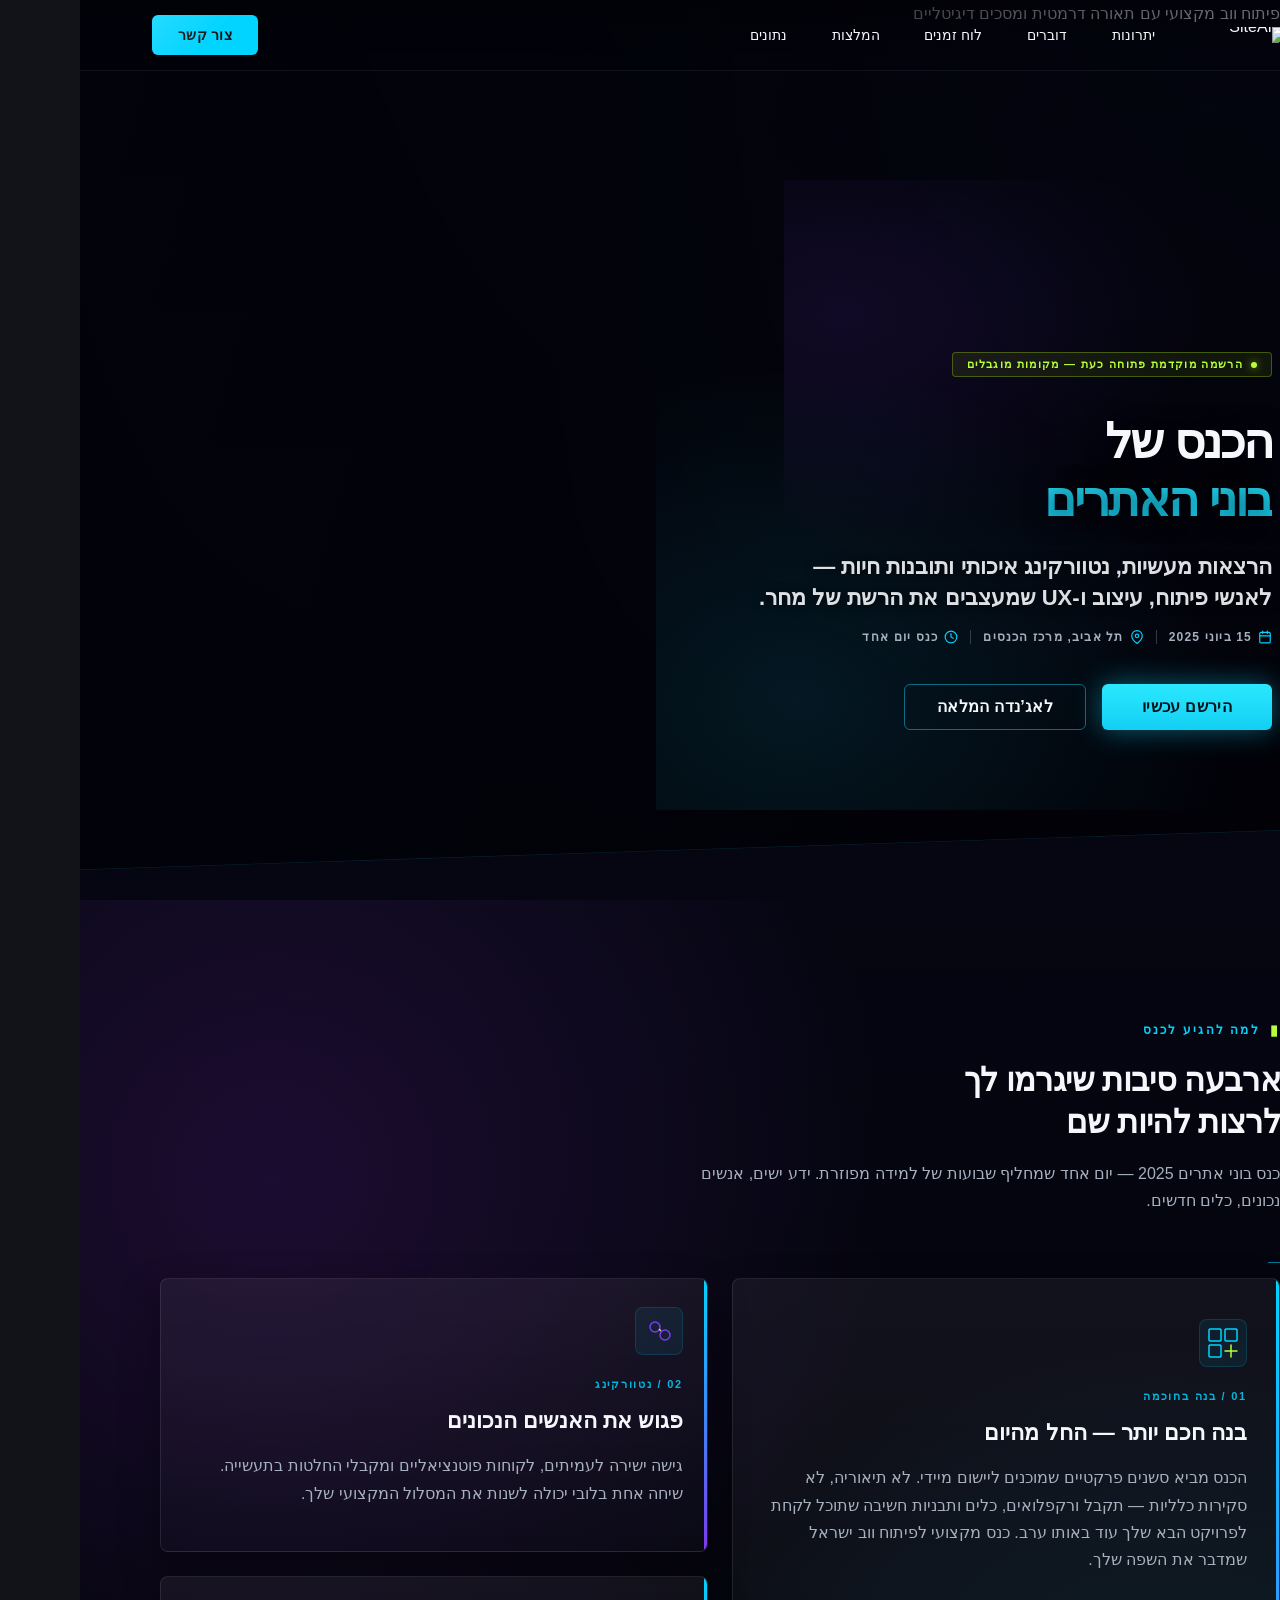
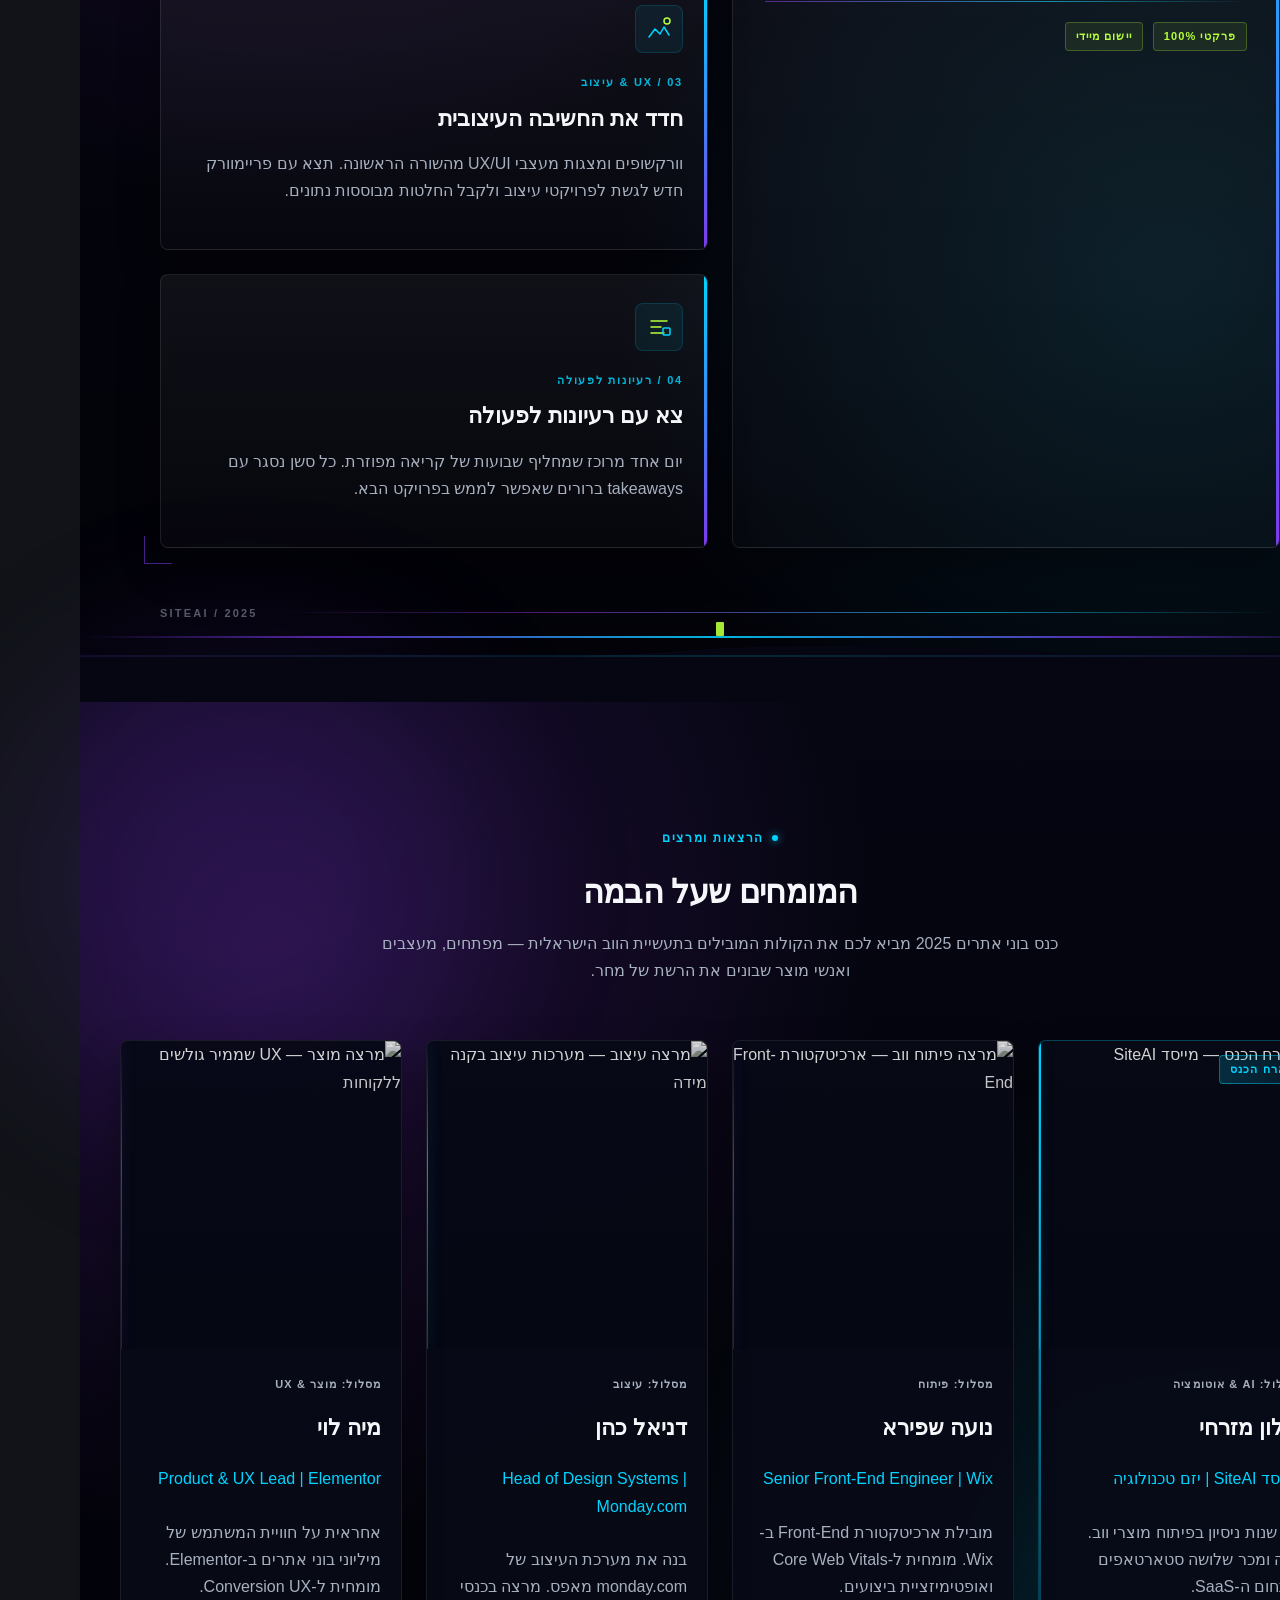
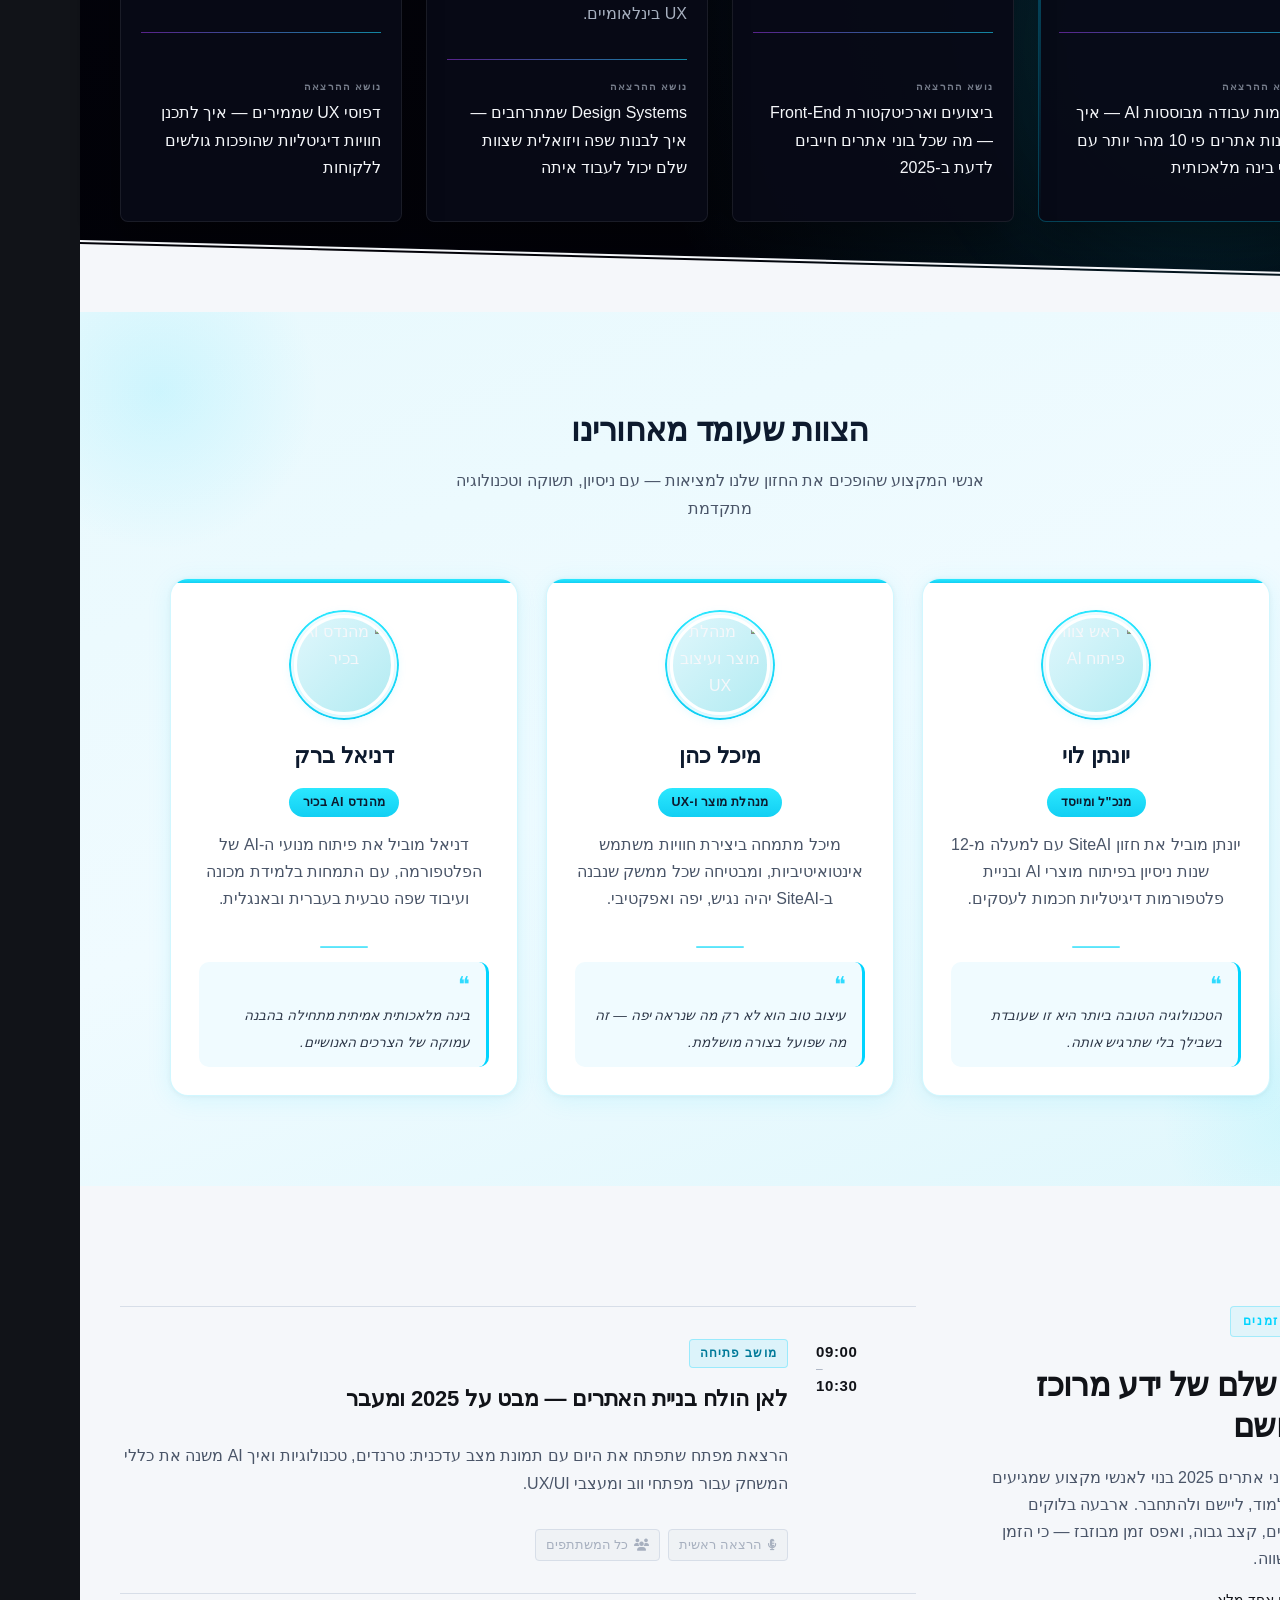
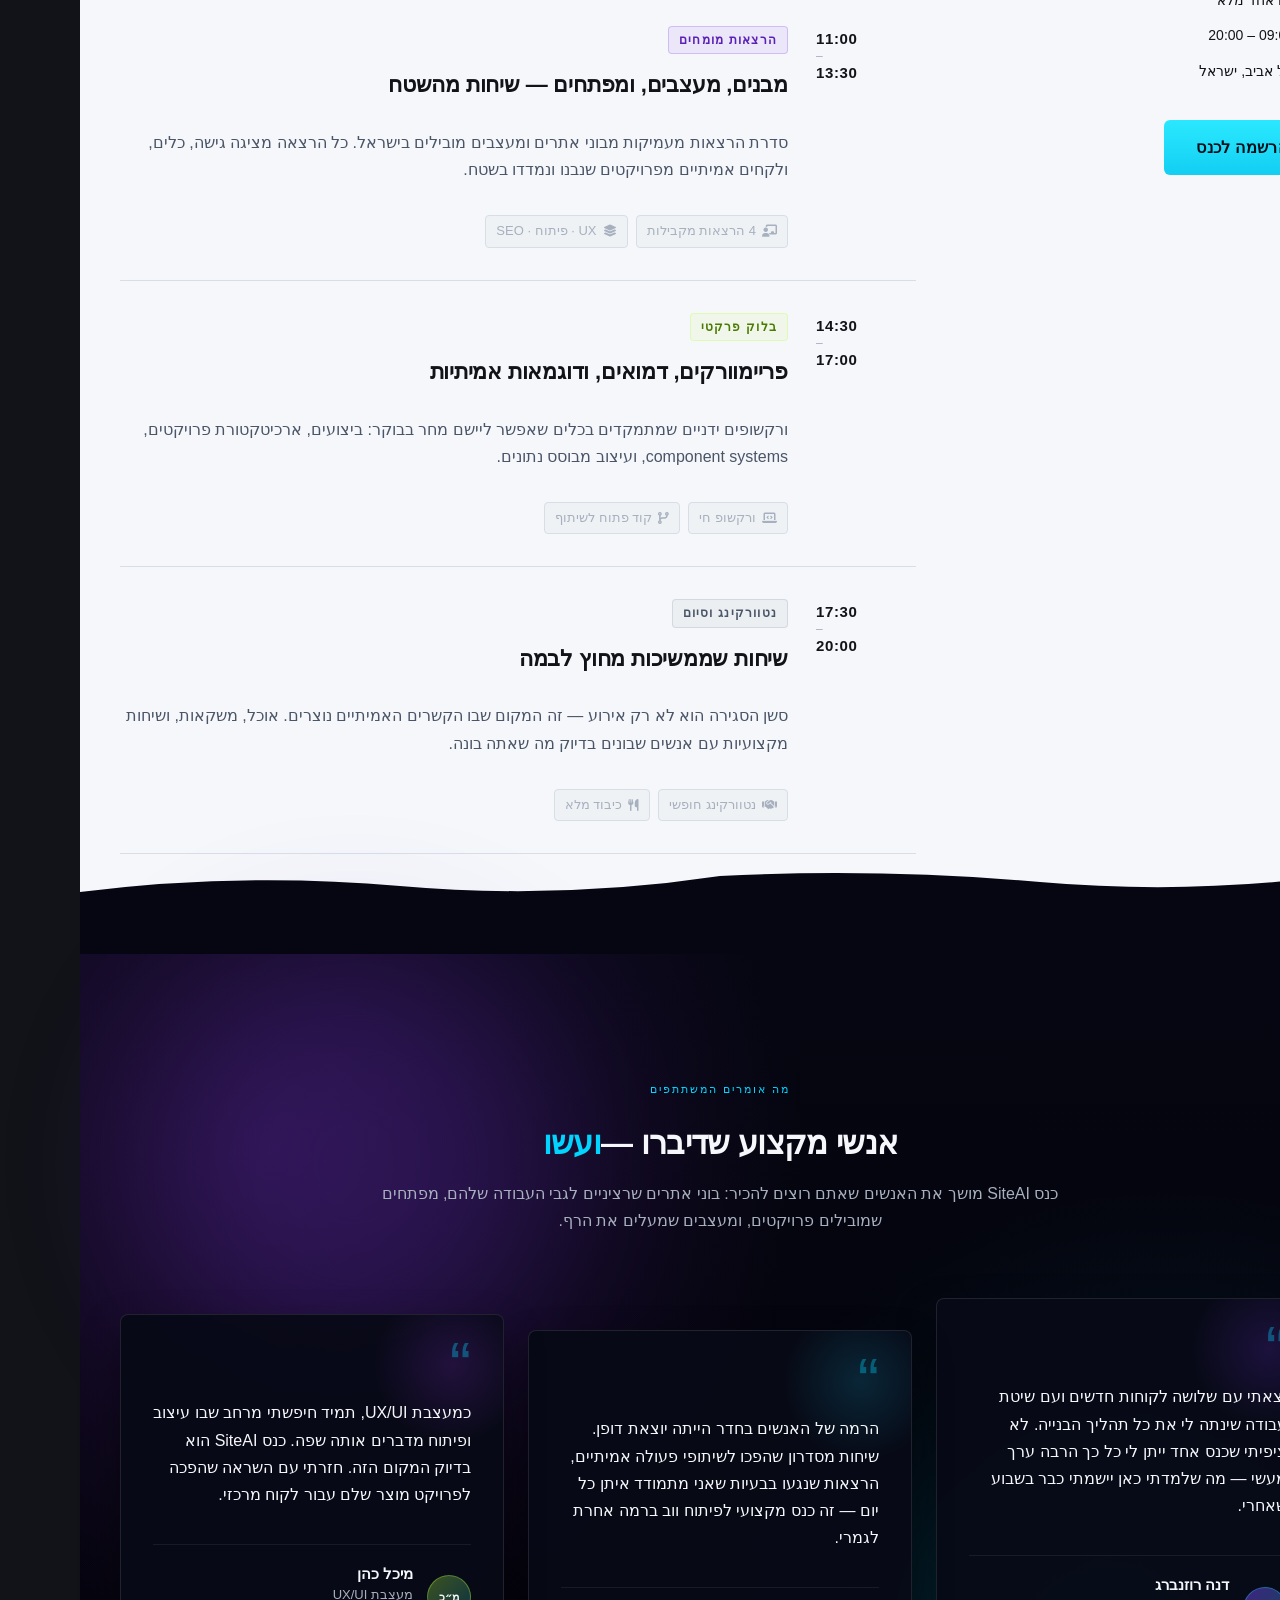
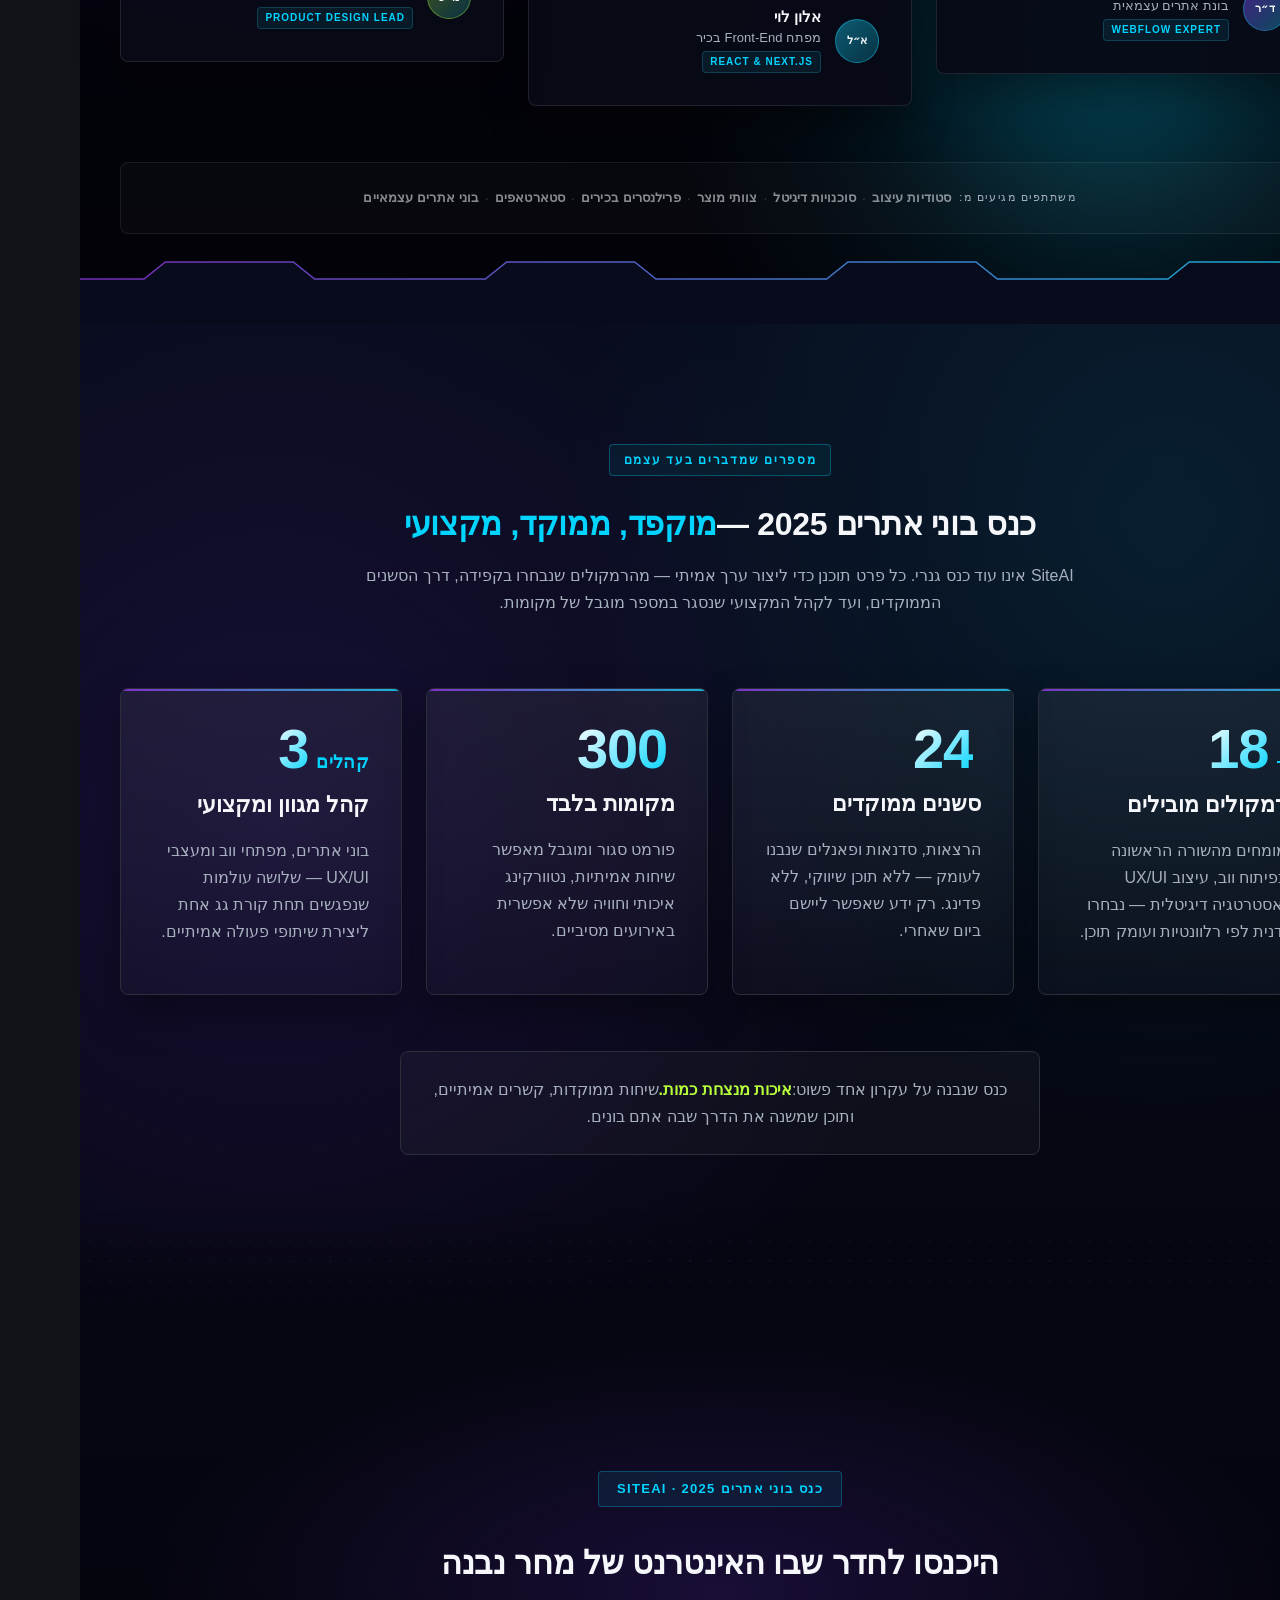
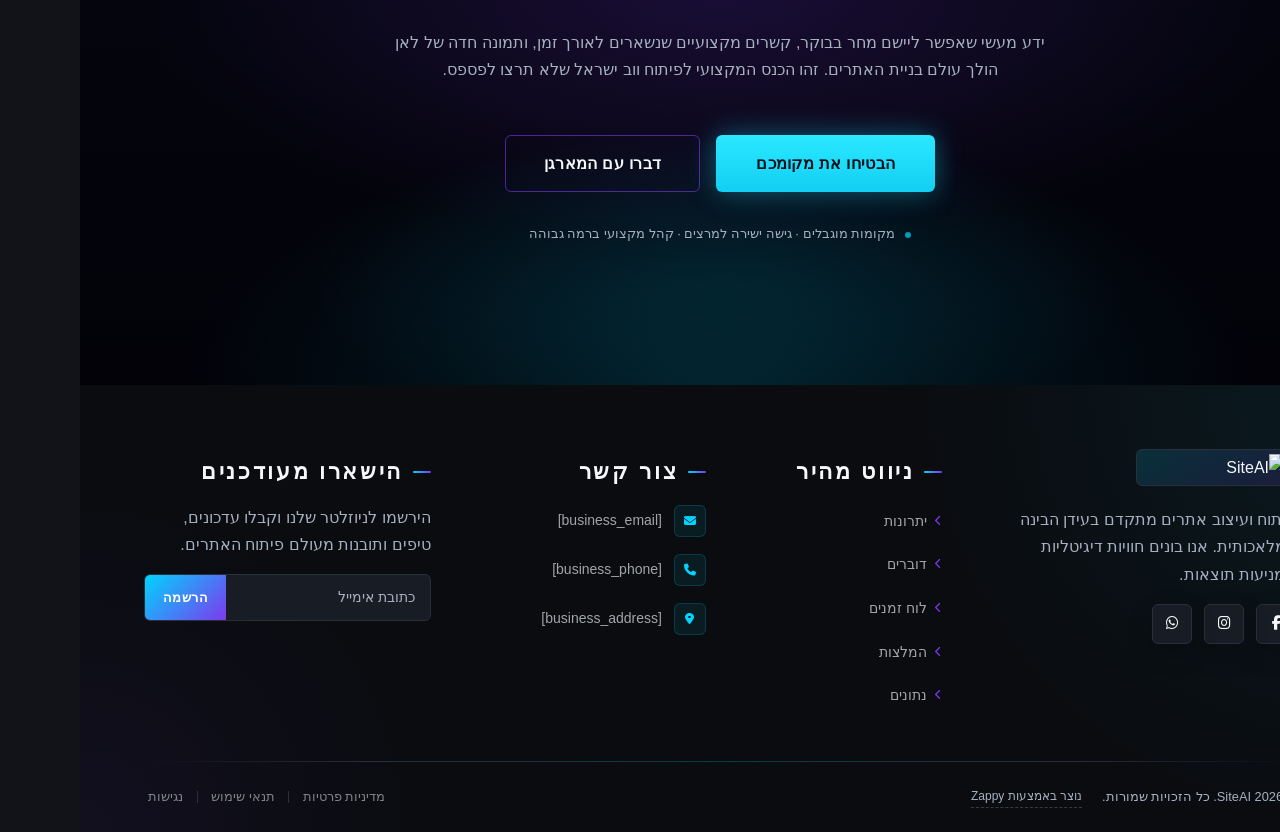
==== public/index.html @ 16f059c0 "Background sync: Progressive GitHub Sync" ====
<!doctype html><html dir="rtl" lang="ar"><head><meta charset="UTF-8"><meta content="width=device-width,initial-scale=1" name="viewport"><meta content="index, follow" name="robots"><title>SiteAI — SiteAI</title><meta content="A professional conference event aimed at website builders and web developers. The event is organized by an individual host and focuses on bringing together prof" name="description"><meta content="SiteAI, כנס בוני אתרים 2025, כנס מקצועי לפיתוח ווב ישראל, כנס UX UI מעצבים ישראל" name="keywords"><link href="/assets/favicon.ico" rel="icon" type="image/x-icon"><link href="/assets/favicon-16x16.png" rel="icon" type="image/png" sizes="16x16"><link href="/assets/favicon-32x32.png" rel="icon" type="image/png" sizes="32x32"><link href="/assets/favicon-48x48.png" rel="icon" type="image/png" sizes="48x48"><link href="/assets/favicon-192x192.png" rel="icon" type="image/png" sizes="192x192"><link href="/assets/favicon-512x512.png" rel="icon" type="image/png" sizes="512x512"><link href="/assets/apple-touch-icon.png" rel="apple-touch-icon"><script>!function(){"use strict";var t="adc4ae76-997d-4c24-9d9f-639547e99454",e="https://qaapi.zappy5.com/api/analytics/track",a=18e5,n=2592e6,o=!0,i=!0,r=!0;var s=function(){var e="zappy_visitor_"+t,a=null;try{if(a=localStorage.getItem(e)){var o=JSON.parse(a),i=Date.now();if(i-o.created<n)return o.lastSeen=i,localStorage.setItem(e,JSON.stringify(o)),o.id}}catch(t){console.warn("Zappy Analytics: LocalStorage not available")}var r="zv_"+Date.now()+"_"+Math.random().toString(36).substr(2,9);try{localStorage.setItem(e,JSON.stringify({id:r,created:Date.now(),lastSeen:Date.now()}))}catch(t){}return r}(),c=function(){var e="zappy_session_"+t,n=null;try{if(n=sessionStorage.getItem(e)){var o=JSON.parse(n),i=Date.now();if(i-o.timestamp<a)return o.timestamp=i,sessionStorage.setItem(e,JSON.stringify(o)),o.id}}catch(t){console.warn("Zappy Analytics: SessionStorage not available")}var r="zs_"+Date.now()+"_"+Math.random().toString(36).substr(2,9);try{sessionStorage.setItem(e,JSON.stringify({id:r,timestamp:Date.now()}))}catch(t){}return r}();function l(a,n){n=n||{};var o={website_id:t,event_type:a,page_path:window.location.pathname,referrer:document.referrer||"direct",visitor_id:s,session_id:c,metadata:n};if(navigator.sendBeacon){var i=new Blob([JSON.stringify(o)],{type:"application/json"});navigator.sendBeacon(e,i)}else fetch(e,{method:"POST",headers:{"Content-Type":"application/json"},body:JSON.stringify(o),keepalive:!0}).catch(function(t){console.warn("Zappy Analytics: Failed to track event",t)})}o&&l("pageview",{title:document.title,url:window.location.href}),i&&document.addEventListener("click",function(t){var e=t.target;if("BUTTON"===e.tagName||e.closest("button")){var a="BUTTON"===e.tagName?e:e.closest("button");l("click",{element:"button",text:a.textContent.trim().substring(0,100),id:a.id||null,class:a.className||null})}else if("A"===e.tagName||e.closest("a")){var n="A"===e.tagName?e:e.closest("a");l("navigation",{element:"link",text:n.textContent.trim().substring(0,100),href:n.href,external:n.hostname!==window.location.hostname})}},!0),r&&document.addEventListener("submit",function(t){var e=t.target;l("form_submit",{form_id:e.id||null,form_name:e.name||null,form_action:e.action||null,form_method:e.method||"GET"})},!0);var d=Date.now();window.addEventListener("beforeunload",function(){l("page_unload",{time_on_page:Math.floor((Date.now()-d)/1e3),page_path:window.location.pathname})}),window.zappyAnalytics={track:l,getVisitorId:function(){return s},getSessionId:function(){return c}}}()</script><link href="/styles.css" rel="stylesheet"><link href="https://cdnjs.cloudflare.com/ajax/libs/font-awesome/6.4.0/css/all.min.css" rel="stylesheet" crossorigin="anonymous" integrity="sha512-iecdLmaskl7CVkqkXNQ/ZH/XLlvWZOJyj7Yy7tcenmpD1ypASozpmT/E0iPtmFIB46ZmdtAc9eNBvH0H/ZpiBw==" referrerpolicy="no-referrer"/><style id="zappy-dropdown-submenu-styles">#navMenu li:has(.sub-menu),.nav-menu li:has(.sub-menu),.navbar li:has(.sub-menu),nav li:has(.sub-menu){position:relative}#navMenu .sub-menu,.nav-menu .sub-menu,.navbar .sub-menu,nav .sub-menu{display:block!important;position:absolute!important;top:100%;left:0;min-width:220px;background:#fff;border-radius:8px;box-shadow:0 8px 25px rgba(0,0,0,.15);padding:8px 0;opacity:0;visibility:hidden;transform:translateY(10px);transition:all .3s ease;z-index:1000;list-style:none;pointer-events:none}#navMenu li:hover>.sub-menu,.nav-menu li:hover>.sub-menu,.navbar li:hover>.sub-menu,nav li:hover>.sub-menu{opacity:1!important;visibility:visible!important;transform:translateY(0)!important;pointer-events:auto!important}.sub-menu li{list-style:none;margin:0;padding:0}.sub-menu a{display:block!important;padding:10px 16px!important;color:var(--text-dark,#333)!important;font-weight:500;text-decoration:none;white-space:nowrap;transition:background-color .2s}.sub-menu a:hover{background-color:#f5f5f5}[dir=rtl] .nav-menu .sub-menu,[dir=rtl] .navbar .sub-menu,[dir=rtl] nav .sub-menu,html[lang=ar] .nav-menu .sub-menu,html[lang=ar] .navbar .sub-menu,html[lang=ar] nav .sub-menu,html[lang=he] .nav-menu .sub-menu,html[lang=he] .navbar .sub-menu,html[lang=he] nav .sub-menu{left:auto!important;right:0!important}.sub-menu:empty,.sub-menu:not(:has(li)):not(:has(> a)),.sub-menu:not(:has(li:not(.zappy-hidden-menu-item))):not(:has(> a)){display:none!important;opacity:0!important;visibility:hidden!important;pointer-events:none!important}li:has(.menu-group-title):hover>.sub-menu{opacity:1!important;visibility:visible!important;transform:translateY(0)!important;pointer-events:auto!important}#navMenu>li>.menu-group-title,.nav-menu>li>.menu-group-title{display:inline-block;padding:.5rem 1rem;cursor:default;user-select:none}@media (max-width:768px){#navMenu .sub-menu,.nav-menu .sub-menu,.navbar .sub-menu,nav .sub-menu{position:static!important;transform:none!important;box-shadow:none!important;background:0 0!important;max-height:0;overflow:hidden;opacity:0;visibility:hidden;transition:max-height .3s ease,opacity .3s ease;padding:0!important;border-radius:0!important}.sub-menu.mobile-expanded{max-height:60vh!important;overflow-y:auto!important;opacity:1!important;visibility:visible!important;padding:8px 0 8px 16px!important}[dir=rtl] .sub-menu.mobile-expanded,html[lang=he] .sub-menu.mobile-expanded{padding:8px 16px 8px 0!important}#navMenu li:hover>.sub-menu,.nav-menu li:hover>.sub-menu,.navbar li:hover>.sub-menu,nav li:hover>.sub-menu{opacity:0;visibility:hidden;pointer-events:none}#navMenu li>.sub-menu.mobile-expanded,.nav-menu li>.sub-menu.mobile-expanded,.navbar li>.sub-menu.mobile-expanded,nav li>.sub-menu.mobile-expanded{opacity:1!important;visibility:visible!important;pointer-events:auto!important}#navMenu li:has(.sub-menu),.nav-menu li:has(.sub-menu),.navbar li:has(.sub-menu),nav li:has(.sub-menu){display:flex!important;flex-wrap:wrap!important;align-items:center!important;position:relative!important;min-height:44px!important}#navMenu li:has(.sub-menu)>a,.nav-menu li:has(.sub-menu)>a,.navbar li:has(.sub-menu)>a,nav li:has(.sub-menu)>a{flex:1!important;min-width:0!important}#navMenu li:has(.sub-menu)>.menu-group-title,.nav-menu li:has(.sub-menu)>.menu-group-title,.navbar li:has(.sub-menu)>.menu-group-title,nav li:has(.sub-menu)>.menu-group-title{flex:1!important;min-width:0!important;padding:0!important;line-height:inherit!important}#navMenu li:has(.sub-menu)>.sub-menu,.nav-menu li:has(.sub-menu)>.sub-menu,.navbar li:has(.sub-menu)>.sub-menu,nav li:has(.sub-menu)>.sub-menu{flex-basis:100%!important;width:100%!important}#navMenu li:has(.sub-menu)>a [class*=arrow],#navMenu li:has(.sub-menu)>a [class*=chevron],.nav-menu li:has(.sub-menu)>a .fa-angle-down,.nav-menu li:has(.sub-menu)>a .fa-chevron-down,.nav-menu li:has(.sub-menu)>a [class*=arrow],.nav-menu li:has(.sub-menu)>a [class*=chevron],nav li:has(.sub-menu)>a [class*=arrow],nav li:has(.sub-menu)>a [class*=chevron]{display:none!important;visibility:hidden!important}.mobile-submenu-toggle{display:flex!important;align-items:center!important;justify-content:center!important;width:44px!important;height:auto!important;background:0 0!important;border:none!important;cursor:pointer!important;color:var(--text-light)!important;position:static!important;flex-shrink:0!important;align-self:stretch!important;z-index:2!important;padding:0!important;margin:0!important}.mobile-submenu-toggle::after{content:''!important;width:0!important;height:0!important;border-left:6px solid transparent!important;border-right:6px solid transparent!important;border-top:7px solid currentColor!important;transition:transform .3s ease!important}.mobile-submenu-toggle.expanded::after{transform:rotate(180deg)!important}.sub-menu a{padding:10px 0!important;display:block!important;color:var(--text-light)!important}.navbar .sub-menu li a,.zappy-products-dropdown .sub-menu a,nav.navbar .sub-menu li a{color:var(--text-light)!important}}@media (min-width:769px){.mobile-submenu-toggle{display:none!important}}</style><style id="mobile-lang-menu-deployed-css">@media (max-width:768px){.lang-switcher,.nav-container .lang-switcher,.nav-cta-container .lang-switcher,.nav-ecommerce-icons .lang-switcher,.nav-icons-left .lang-switcher,.navbar .lang-switcher,.navbar .nav-cta-container .lang-switcher{display:none!important}.mobile-lang-menu{width:100%;border-top:1px solid rgba(128,128,128,.2);padding:8px 0 0 0;margin-top:8px}.mobile-lang-toggle{display:flex!important;align-items:center;justify-content:space-between;width:100%;padding:12px 16px;background:0 0;border:none;cursor:pointer;font-size:15px;color:inherit;font-family:inherit}.mobile-lang-toggle::after{content:'';display:inline-block;width:8px;height:8px;border-right:2px solid currentColor;border-bottom:2px solid currentColor;transform:rotate(45deg);transition:transform .3s ease;margin-left:8px}.mobile-lang-toggle.expanded::after{transform:rotate(-135deg)}.mobile-lang-options{max-height:0;overflow:hidden;transition:max-height .3s ease}.mobile-lang-options.expanded{max-height:300px}.mobile-lang-option{display:flex!important;align-items:center;gap:10px;padding:10px 24px;text-decoration:none;color:inherit;font-size:14px;font-family:inherit}.mobile-lang-option:hover{background:rgba(128,128,128,.1)}.mobile-lang-option.active{font-weight:600;opacity:.7;pointer-events:none}.mobile-lang-option img{width:20px;height:20px;border-radius:50%}}@media (min-width:769px){.mobile-lang-menu{display:none!important}}</style><style id="zappy-widget-visibility">#mic-access-tool-box,#mic-access-tool-general-button,#mic-init-access-tool #mic-access-tool-box,#mic-init-access-tool #mic-access-tool-general-button,#mic-init-access-tool .mic-access-tool-general-button,._access-icon,._access-menu,.mic-access-tool-box,.mic-access-tool-general-button,div[id*=mic-access-tool-box]{display:none!important;visibility:hidden!important;opacity:0!important;pointer-events:none!important}</style></head><body><nav class="navbar" dir="rtl"><button class="mobile-toggle" aria-label="Menu" id="mobileToggle"><svg viewBox="0 0 24 24" fill="none" height="24" width="24" class="hamburger-icon"><path d="M3 12h18M3 6h18M3 18h18" stroke="currentColor" stroke-width="2" stroke-linecap="round"></path></svg><svg viewBox="0 0 24 24" fill="none" height="24" width="24" class="close-icon" style="display:none"><path d="M18 6L6 18M6 6l12 12" stroke="currentColor" stroke-width="2" stroke-linecap="round"></path></svg></button><button class="phone-header-btn" aria-label="Call" data-phone="[business_phone]"><svg viewBox="0 0 24 24" fill="currentColor" height="20" width="20"><path d="M22 16.92v3a2 2 0 0 1-2.18 2 19.79 19.79 0 0 1-8.63-3.07 19.5 19.5 0 0 1-6-6 19.79 19.79 0 0 1-3.07-8.67A2 2 0 0 1 4.11 2h3a2 2 0 0 1 2 1.72 12.84 12.84 0 0 0 .7 2.81 2 2 0 0 1-.45 2.11L8.09 9.91a16 16 0 0 0 6 6l1.27-1.27a2 2 0 0 1 2.11-.45 12.84 12.84 0 0 0 2.81.7A2 2 0 0 1 22 16.92z"></path></svg></button><div class="nav-container"><div class="nav-right-group"><div class="nav-brand"><a href="/" class="logo-link"><img alt="SiteAI" src="/assets/business-logo.webp" class="logo"></a></div><ul class="nav-menu" id="navMenu"><li><a href="#benefits">יתרונות</a></li><li><a href="#speakers">דוברים</a></li><li><a href="#schedule">לוח זמנים</a></li><li><a href="#testimonials">המלצות</a></li><li><a href="#stats">נתונים</a></li></ul></div><div class="nav-cta-container"><a href="#cta" class="nav-cta-btn">צור קשר</a></div></div></nav><script>window.addEventListener("load",function(){const e=document.querySelector(".navbar, nav, header");if(!e)return void console.log("[Navbar] Navbar element not found");let t=document.getElementById("mobileToggle")||document.querySelector(".mobile-toggle")||document.querySelector(".hamburger")||document.querySelector(".hamburger-menu")||document.querySelector(".menu-toggle")||document.querySelector(".burger-menu")||document.querySelector('[aria-label="Menu"]')||document.querySelector('[aria-label="תפריט"]');const o=document.querySelector(".phone-header-btn"),n=window.getComputedStyle(e);let r=n.backgroundColor;if(console.log("[Navbar] Initial navbar background:",r),"transparent"===r||"rgba(0, 0, 0, 0)"===r||r.startsWith("rgba")&&r.includes(", 0)")){const e=n.backgroundImage;if(e&&"none"!==e)console.log("[Navbar] Navbar has background image/gradient, using dark text"),r="rgb(240, 240, 240)";else{const e=window.getComputedStyle(document.body).backgroundColor;console.log("[Navbar] Navbar transparent, using body background:",e),r=e}}const i=r.match(/\d+/g);if(i&&i.length>=3){const e=(.299*parseInt(i[0])+.587*parseInt(i[1])+.114*parseInt(i[2]))/255;console.log("[Navbar] Mobile button colors preserved from Claude CSS (luminance:",e.toFixed(2)+")");const n=document.createElement("style");n.id="zappy-mobile-nav-fix";document.documentElement.lang;document.documentElement.dir,n.textContent='\n        /* Hide mobile buttons on desktop, show only on mobile */\n        @media (min-width: 769px) {\n          .mobile-toggle,\n          .phone-header-btn {\n            display: none !important;\n          }\n        }\n        \n        /* Show and position mobile buttons correctly on mobile */\n        @media (max-width: 768px) {\n          .mobile-toggle,\n          .phone-header-btn {\n            position: absolute !important;\n            top: 50% !important;\n            transform: translateY(-50%) !important;\n            z-index: 1001 !important;\n            display: flex !important;\n            align-items: center !important;\n            justify-content: center !important;\n            width: 36px !important;\n            height: 36px !important;\n            border-radius: 50% !important;\n            border: none !important;\n            cursor: pointer !important;\n            padding: 6px !important;\n            background: none !important;\n            color: var(--nav-text, var(--text-light)) !important;\n          }\n          \n          /* LTR positioning (default): hamburger LEFT, phone RIGHT */\n          html:not([dir="rtl"]):not([lang="he"]):not([lang="ar"]) .mobile-toggle,\n          html[dir="ltr"] .mobile-toggle {\n            left: 12px !important;\n            right: auto !important;\n          }\n          html:not([dir="rtl"]):not([lang="he"]):not([lang="ar"]) .phone-header-btn,\n          html[dir="ltr"] .phone-header-btn {\n            right: 12px !important;\n            left: auto !important;\n          }\n          \n          /* RTL positioning: hamburger RIGHT, phone LEFT */\n          html[dir="rtl"] .mobile-toggle,\n          html[lang="he"] .mobile-toggle,\n          html[lang="ar"] .mobile-toggle {\n            right: 12px !important;\n            left: auto !important;\n          }\n          html[dir="rtl"] .phone-header-btn,\n          html[lang="he"] .phone-header-btn,\n          html[lang="ar"] .phone-header-btn {\n            left: 12px !important;\n            right: auto !important;\n          }\n          \n          /* CRITICAL: Ensure nav-container has min-height on mobile */\n          /* All children are positioned absolutely/fixed on mobile, so height:auto collapses to 0 */\n          .nav-container {\n            min-height: 70px !important;\n            position: relative !important;\n          }\n          \n          /* Ensure SVG icons are properly sized and inherit color */\n          .mobile-toggle svg,\n          .phone-header-btn svg {\n            width: 24px !important;\n            height: 24px !important;\n            /* Don\'t force display - let JavaScript control hamburger/close toggle */\n          }\n          \n          /* Reset nav-cta-container on mobile - remove desktop box-shadow/padding */\n          /* that creates a visible ghost box when CTA button is hidden */\n          .nav-cta-container {\n            box-shadow: none !important;\n            padding: 0 !important;\n          }\n          \n          /* Hide nav-cta-container entirely on mobile when there\'s no lang-switcher */\n          /* (only the CTA button is inside, and it\'s hidden on mobile) */\n          .nav-cta-container:not(:has(.lang-switcher)) {\n            display: none !important;\n          }\n          \n          /* CRITICAL: Prevent hero image fade gradient from bleeding over headline text */\n          /* The .image-fade-gradient has bottom: -30px (extends below parent) */\n          /* On mobile stacked layout, this overlaps the h1 text below the image */\n          .hero-image-column {\n            overflow: hidden !important;\n          }\n          .image-fade-gradient {\n            bottom: 0 !important;\n          }\n          \n          /* Hide desktop language switcher on mobile - hamburger menu handles it */\n          /* High specificity to override stored CSS */\n          .lang-switcher,\n          .nav-cta-container .lang-switcher,\n          .nav-container .lang-switcher,\n          .navbar .lang-switcher,\n          .navbar .nav-cta-container .lang-switcher {\n            display: none !important;\n          }\n        }\n      ';const r=document.getElementById("zappy-mobile-nav-fix");r&&r.remove(),document.head.appendChild(n),console.log("[Navbar] Critical CSS injected for mobile nav positioning");const l=window.innerWidth<=768;if(t){const e=t.querySelector(".hamburger-icon"),o=t.querySelector(".close-icon");e&&(e.style.setProperty("width","24px","important"),e.style.setProperty("height","24px","important"),e.style.setProperty("display","block","important")),o&&(o.style.setProperty("width","24px","important"),o.style.setProperty("height","24px","important"),o.style.setProperty("display","none","important")),l?(t.style.setProperty("position","absolute","important"),t.style.setProperty("top","50%","important"),t.style.setProperty("transform","translateY(-50%)","important"),t.style.setProperty("z-index","1001","important"),t.style.removeProperty("left"),t.style.removeProperty("right"),console.log("[Navbar] Mobile toggle positioning applied (mobile viewport)")):(t.style.removeProperty("position"),t.style.removeProperty("top"),t.style.removeProperty("transform"),t.style.removeProperty("z-index"),t.style.removeProperty("left"),t.style.removeProperty("right"),console.log("[Navbar] Desktop viewport - cleared mobile toggle inline positioning"))}if(o){const e=o.querySelector("svg");e&&(e.style.width="24px",e.style.height="24px",e.setAttribute("width","24"),e.setAttribute("height","24")),l?(o.style.setProperty("position","absolute","important"),o.style.setProperty("top","50%","important"),o.style.setProperty("transform","translateY(-50%)","important"),o.style.setProperty("z-index","1001","important"),o.style.removeProperty("left"),o.style.removeProperty("right"),console.log("[Navbar] Phone button positioning applied (mobile viewport)")):(o.style.removeProperty("position"),o.style.removeProperty("top"),o.style.removeProperty("transform"),o.style.removeProperty("z-index"),o.style.removeProperty("left"),o.style.removeProperty("right"),console.log("[Navbar] Desktop viewport - cleared phone button inline positioning"))}}else console.log("[Navbar] Could not parse background color:",r);t=document.getElementById("mobileToggle")||document.querySelector(".mobile-toggle")||document.querySelector(".hamburger")||document.querySelector(".hamburger-menu")||document.querySelector(".menu-toggle")||document.querySelector(".burger-menu")||document.querySelector('[aria-label="Menu"]')||document.querySelector('[aria-label="תפריט"]');const l=document.getElementById("navMenu")||document.querySelector(".nav-menu")||document.querySelector(".nav-links")||document.querySelector("nav ul:not(.submenu)");if(!t||!l)return void console.log("[Navbar] Mobile toggle or menu not found:",{toggle:!!t,menu:!!l});l.id||(l.id="navMenu"),console.log("[Navbar] Initializing mobile menu...");const a=t.cloneNode(!0);t.parentNode.replaceChild(a,t),a.addEventListener("click",function(e){e.preventDefault(),e.stopPropagation();const t=this.querySelector(".hamburger-icon"),o=this.querySelector(".close-icon");l.classList.contains("active")?(l.classList.remove("active"),t&&t.style.setProperty("display","block","important"),o&&o.style.setProperty("display","none","important"),document.body.style.overflow="",console.log("[Navbar] Menu closed")):(l.classList.add("active"),t&&t.style.setProperty("display","none","important"),o&&o.style.setProperty("display","block","important"),document.body.style.overflow="hidden",console.log("[Navbar] Menu opened"))}),l.querySelectorAll("a").forEach(function(e){e.addEventListener("click",function(){if("#"===this.getAttribute("href"))return;const e=a.querySelector(".hamburger-icon"),t=a.querySelector(".close-icon");l.classList.remove("active"),e&&e.style.setProperty("display","block","important"),t&&t.style.setProperty("display","none","important"),document.body.style.overflow="",console.log("[Navbar] Menu closed (link clicked)")})});var s=l.querySelectorAll(".dropdown-toggle");s.forEach(function(e){e.addEventListener("click",function(e){e.preventDefault(),e.stopPropagation();var t=this.closest(".nav-dropdown");t&&(t.parentNode.querySelectorAll(".nav-dropdown.open").forEach(function(e){e!==t&&e.classList.remove("open")}),t.classList.toggle("open"),console.log("[Navbar] Dropdown toggled:",t.classList.contains("open")?"open":"closed"))})}),document.addEventListener("click",function(e){e.target.closest(".nav-dropdown")||document.querySelectorAll(".nav-dropdown.open").forEach(function(e){e.classList.remove("open")})}),console.log("[Navbar] Dropdown handlers initialized for "+s.length+" dropdowns"),o&&o.addEventListener("click",function(){const e=document.querySelectorAll('a[href^="tel:"]'),t=e.length>0?e[0].getAttribute("href").replace("tel:",""):"[business_phone]";window.location.href="tel:"+t,console.log("[Navbar] Phone button clicked")}),console.log("[Navbar] Mobile menu initialized successfully");const p=function(){const e=document.querySelector(".whatsapp-float");e&&(window.innerWidth>=769?(e.style.setProperty("display","none","important"),e.style.setProperty("visibility","hidden","important"),e.style.setProperty("opacity","0","important"),e.style.setProperty("pointer-events","none","important"),console.log("[WhatsApp] Button hidden on desktop")):(e.style.removeProperty("display"),e.style.removeProperty("visibility"),e.style.removeProperty("opacity"),e.style.removeProperty("pointer-events"),console.log("[WhatsApp] Button visible on mobile")))};let c;p(),window.addEventListener("resize",function(){clearTimeout(c),c=setTimeout(p,100)})})</script><main><section class="index-hero-section" data-layout-spec="בית-hero" dir="rtl" id="hero" data-hero-type="fullscreen-scrim"><div class="index-hero-bg"><img alt="במת כנס פיתוח ווב מקצועי עם תאורה דרמטית ומסכים דיגיטליים" src="/assets/site-index-hero-image-1.webp" data-context="Premium web conference main stage with dramatic cinematic lighting: large curved digital screens displaying code, design systems, and modern web interfaces. Subtle audience silhouettes in darkness, spotlights cutting through atmospheric haze, a sleek dark stage with technical equipment. The mood is sophisticated, high-caliber, and cinematic — like a top-tier tech keynote event. Deep graphite-black tones with electric blue and purple accent lighting. Wide panoramic shot with generous negative space on the right side for text overlay." data-placeholder="index-hero-image-1" height="900" width="1440" data-hero-bg="true"></div><div class="index-hero-scrim" aria-hidden="true"></div><div class="index-hero-glow-cyan" aria-hidden="true"></div><div class="index-hero-glow-purple" aria-hidden="true"></div><div class="index-hero-content-wrap"><div class="index-hero-content"><div class="index-hero-badge"><span class="index-hero-badge-dot" aria-hidden="true"></span><span>הרשמה מוקדמת פתוחה כעת — מקומות מוגבלים</span></div><h1 class="index-hero-h1">הכנס של<br><span class="index-hero-h1-accent">בוני האתרים</span></h1><h3 class="index-hero-subtitle">הרצאות מעשיות, נטוורקינג איכותי ותובנות חיות —<br>לאנשי פיתוח, עיצוב ו-UX שמעצבים את הרשת של מחר.</h3><div class="index-hero-meta"><div class="index-hero-meta-item"><svg viewBox="0 0 24 24" aria-hidden="true" xmlns="http://www.w3.org/2000/svg" data-element-type="icon" data-icon-type="svg" fill="none" height="14" width="14" stroke="currentColor" stroke-linecap="round" stroke-linejoin="round" stroke-width="2"><rect height="18" width="18" x="3" y="4" rx="2" ry="2"></rect><line x1="16" x2="16" y1="2" y2="6"></line><line x1="8" x2="8" y1="2" y2="6"></line><line x1="3" x2="21" y1="10" y2="10"></line></svg><span>15 ביוני 2025</span></div><span class="index-hero-meta-sep" aria-hidden="true"></span><div class="index-hero-meta-item"><svg viewBox="0 0 24 24" aria-hidden="true" xmlns="http://www.w3.org/2000/svg" data-element-type="icon" data-icon-type="svg" fill="none" height="14" width="14" stroke="currentColor" stroke-linecap="round" stroke-linejoin="round" stroke-width="2"><path d="M21 10c0 7-9 13-9 13s-9-6-9-13a9 9 0 0 1 18 0z"></path><circle cx="12" cy="10" r="3"></circle></svg><span>תל אביב, מרכז הכנסים</span></div><span class="index-hero-meta-sep" aria-hidden="true"></span><div class="index-hero-meta-item"><svg viewBox="0 0 24 24" aria-hidden="true" xmlns="http://www.w3.org/2000/svg" data-element-type="icon" data-icon-type="svg" fill="none" height="14" width="14" stroke="currentColor" stroke-linecap="round" stroke-linejoin="round" stroke-width="2"><circle cx="12" cy="12" r="10"></circle><polyline points="12 6 12 12 16 14"></polyline></svg><span>כנס יום אחד</span></div></div><div class="index-hero-ctas"><a href="#register" class="index-hero-btn-primary">הירשם עכשיו</a><a href="#agenda" class="index-hero-btn-secondary">לאג’נדה המלאה</a></div></div></div><div class="index-hero-divider-wrapper"><svg viewBox="0 0 1440 90" aria-hidden="true" xmlns="http://www.w3.org/2000/svg" data-no-icon-edit="true" preserveAspectRatio="none"><line x1="0" x2="1440" y1="60" y2="18" stroke="rgba(25,217,255,0.18)" stroke-width="1"></line><line x1="0" x2="1440" y1="68" y2="26" stroke="rgba(168,60,255,0.10)" stroke-width="1"></line><path d="M0,90 L0,60 L1440,18 L1440,90 Z" fill="#050611"></path></svg></div></section><section class="index-benefits-section" data-layout-spec="בית-benefits" dir="rtl"><div class="index-benefits-container"><div class="index-benefits-intro"><div class="index-benefits-label"><span class="index-benefits-cursor">▮</span><span>למה להגיע לכנס</span></div><h2 class="index-benefits-heading">ארבעה סיבות שיגרמו לך<br>לרצות להיות שם</h2><p class="index-benefits-subtext">כנס בוני אתרים 2025 — יום אחד שמחליף שבועות של למידה מפוזרת. ידע ישים, אנשים נכונים, כלים חדשים.</p></div><div class="index-benefits-cluster"><div class="index-benefits-bracket index-benefits-bracket--tl" aria-hidden="true"></div><div class="index-benefits-bracket index-benefits-bracket--br" aria-hidden="true"></div><article class="index-benefits-card index-benefits-card--large"><div class="index-benefits-card-icon-wrap"><svg viewBox="0 0 32 32" aria-hidden="true" xmlns="http://www.w3.org/2000/svg" data-element-type="icon" data-icon-type="svg" fill="none" height="32" width="32"><rect height="12" width="12" x="2" y="2" rx="1" stroke="var(--primary)" stroke-width="1.5"></rect><rect height="12" width="12" x="18" y="2" rx="1" stroke="var(--primary)" stroke-width="1.5"></rect><rect height="12" width="12" x="2" y="18" rx="1" stroke="var(--primary)" stroke-width="1.5"></rect><path d="M18 24h12M24 18v12" stroke="var(--accent)" stroke-width="1.5" stroke-linecap="round"></path></svg></div><div class="index-benefits-card-tag">01 / בנה בחוכמה</div><h3 class="index-benefits-card-title">בנה חכם יותר — החל מהיום</h3><p class="index-benefits-card-text">הכנס מביא סשנים פרקטיים שמוכנים ליישום מיידי. לא תיאוריה, לא סקירות כלליות — תקבל ורקפלואים, כלים ותבניות חשיבה שתוכל לקחת לפרויקט הבא שלך עוד באותו ערב. כנס מקצועי לפיתוח ווב ישראל שמדבר את השפה שלך.</p><div class="index-benefits-card-line" aria-hidden="true"></div><div class="index-benefits-card-meta"><span class="index-benefits-meta-badge">פרקטי 100%</span><span class="index-benefits-meta-badge">יישום מיידי</span></div></article><div class="index-benefits-stack"><article class="index-benefits-card index-benefits-card--small"><div class="index-benefits-card-icon-wrap"><svg viewBox="0 0 28 28" aria-hidden="true" xmlns="http://www.w3.org/2000/svg" data-element-type="icon" data-icon-type="svg" fill="none" height="28" width="28"><circle cx="10" cy="10" r="5" stroke="var(--secondary)" stroke-width="1.5"></circle><circle cx="20" cy="18" r="5" stroke="var(--secondary)" stroke-width="1.5"></circle><path d="M14.5 12.5L15.5 13.5" stroke="var(--accent)" stroke-width="1.5" stroke-linecap="round"></path></svg></div><div class="index-benefits-card-tag">02 / נטוורקינג</div><h3 class="index-benefits-card-title">פגוש את האנשים הנכונים</h3><p class="index-benefits-card-text">גישה ישירה לעמיתים, לקוחות פוטנציאליים ומקבלי החלטות בתעשייה. שיחה אחת בלובי יכולה לשנות את המסלול המקצועי שלך.</p></article><article class="index-benefits-card index-benefits-card--small"><div class="index-benefits-card-icon-wrap"><svg viewBox="0 0 28 28" aria-hidden="true" xmlns="http://www.w3.org/2000/svg" data-element-type="icon" data-icon-type="svg" fill="none" height="28" width="28"><path d="M4 22L10 14l5 5 4-7 5 8" stroke="var(--primary)" stroke-width="1.5" stroke-linecap="round" stroke-linejoin="round"></path><circle cx="22" cy="6" r="3" stroke="var(--accent)" stroke-width="1.5"></circle></svg></div><div class="index-benefits-card-tag">03 / UX &amp; עיצוב</div><h3 class="index-benefits-card-title">חדד את החשיבה העיצובית</h3><p class="index-benefits-card-text">וורקשופים ומצגות מעצבי UX/UI מהשורה הראשונה. תצא עם פריימוורק חדש לגשת לפרויקטי עיצוב ולקבל החלטות מבוססות נתונים.</p></article><article class="index-benefits-card index-benefits-card--small"><div class="index-benefits-card-icon-wrap"><svg viewBox="0 0 28 28" aria-hidden="true" xmlns="http://www.w3.org/2000/svg" data-element-type="icon" data-icon-type="svg" fill="none" height="28" width="28"><path d="M6 8h16M6 14h10M6 20h13" stroke="var(--accent)" stroke-width="1.5" stroke-linecap="round"></path><rect height="7" width="7" x="18" y="15" rx="1" stroke="var(--primary)" stroke-width="1.5"></rect></svg></div><div class="index-benefits-card-tag">04 / רעיונות לפעולה</div><h3 class="index-benefits-card-title">צא עם רעיונות לפעולה</h3><p class="index-benefits-card-text">יום אחד מרוכז שמחליף שבועות של קריאה מפוזרת. כל סשן נסגר עם takeaways ברורים שאפשר לממש בפרויקט הבא.</p></article></div></div><div class="index-benefits-structural-line" aria-hidden="true"><span class="index-benefits-line-label">SiteAI / 2025</span></div></div><div class="index-benefits-divider-wrapper" aria-hidden="true"><div class="index-benefits-terminal-line"><span class="index-benefits-terminal-cursor-blink"></span></div><svg viewBox="0 0 1200 64" aria-hidden="true" xmlns="http://www.w3.org/2000/svg" data-no-icon-edit="true" preserveAspectRatio="none"><defs><linearGradient id="benefits-fade-grad" x1="0" x2="1" y1="0" y2="0"><stop offset="0%" stop-color="rgba(124,58,237,0.18)"></stop><stop offset="50%" stop-color="rgba(0,212,255,0.22)"></stop><stop offset="100%" stop-color="rgba(124,58,237,0.18)"></stop></linearGradient></defs><path d="M0,64 L0,18 Q150,8 300,16 T600,10 Q750,4 900,14 T1200,8 L1200,64 Z" fill="#050611"></path><rect height="2" width="1200" x="0" y="17" fill="url(#benefits-fade-grad)" opacity="0.7"></rect></svg></div></section><section class="index-speakers-section" data-layout-spec="בית-speakers" dir="rtl" id="speakers"><div class="speakers-glow speakers-glow--purple" aria-hidden="true"></div><div class="speakers-glow speakers-glow--cyan" aria-hidden="true"></div><div class="speakers-container"><div class="speakers-intro"><div class="speakers-label"><span class="speakers-label__dot"></span><span>הרצאות ומרצים</span></div><h2 class="speakers-title">המומחים שעל הבמה</h2><p class="speakers-subtitle">כנס בוני אתרים 2025 מביא לכם את הקולות המובילים בתעשיית הווב הישראלית — מפתחים, מעצבים ואנשי מוצר שבונים את הרשת של מחר.</p></div><div class="speakers-grid"><article class="speaker-card speaker-card--host"><div class="speaker-card__image-wrap"><img alt="מארח הכנס — מייסד SiteAI" src="/assets/site-index-speakers-image-1.webp" data-context="Professional monochrome portrait of a confident Israeli male tech entrepreneur and web conference host, mid-30s, wearing a dark blazer, photographed in dramatic studio lighting with a subtle cyan neon rim light on one side and soft purple ambient glow on the other, dark background, premium editorial photography style" data-placeholder="index-speakers-image-1" height="440" width="400"><div class="speaker-card__image-overlay" aria-hidden="true"></div><div class="speaker-card__host-badge">מארח הכנס</div><div class="speaker-card__neon-edge speaker-card__neon-edge--cyan" aria-hidden="true"></div></div><div class="speaker-card__body"><div class="speaker-card__meta"><span class="speaker-card__track">מסלול: AI &amp; אוטומציה</span></div><h3 class="speaker-card__name">אלון מזרחי</h3><p class="speaker-card__role">מייסד SiteAI | יזם טכנולוגיה</p><p class="speaker-card__credibility">10 שנות ניסיון בפיתוח מוצרי ווב. בנה ומכר שלושה סטארטאפים בתחום ה-SaaS.</p><div class="speaker-card__divider" aria-hidden="true"></div><div class="speaker-card__topic"><span class="speaker-card__topic-label">נושא ההרצאה</span><p class="speaker-card__topic-text">זרימות עבודה מבוססות AI — איך לבנות אתרים פי 10 מהר יותר עם כלי בינה מלאכותית</p></div></div></article><article class="speaker-card"><div class="speaker-card__image-wrap"><img alt="מרצה פיתוח ווב — ארכיטקטורת Front-End" src="/assets/site-index-speakers-image-2.webp" data-context="Professional monochrome portrait of a skilled Israeli female front-end developer, late 20s, with short dark hair, photographed in dramatic studio lighting with a subtle cyan neon rim light on one side, dark near-black background, focused and technical expression, premium editorial photography style for a web conference speaker" data-placeholder="index-speakers-image-2" height="440" width="400"><div class="speaker-card__image-overlay" aria-hidden="true"></div><div class="speaker-card__neon-edge speaker-card__neon-edge--purple" aria-hidden="true"></div></div><div class="speaker-card__body"><div class="speaker-card__meta"><span class="speaker-card__track">מסלול: פיתוח</span></div><h3 class="speaker-card__name">נועה שפירא</h3><p class="speaker-card__role">Senior Front-End Engineer | Wix</p><p class="speaker-card__credibility">מובילת ארכיטקטורת Front-End ב-Wix. מומחית ל-Core Web Vitals ואופטימיזציית ביצועים.</p><div class="speaker-card__divider" aria-hidden="true"></div><div class="speaker-card__topic"><span class="speaker-card__topic-label">נושא ההרצאה</span><p class="speaker-card__topic-text">ביצועים וארכיטקטורת Front-End — מה שכל בוני אתרים חייבים לדעת ב-2025</p></div></div></article><article class="speaker-card"><div class="speaker-card__image-wrap"><img alt="מרצה עיצוב — מערכות עיצוב בקנה מידה" src="/assets/site-index-speakers-image-3.webp" data-context="Professional monochrome portrait of a creative Israeli male UX/UI designer, early 30s, with stylish glasses, photographed in dramatic studio lighting with a subtle purple neon rim light on one side, dark background, thoughtful artistic expression, premium editorial photography style for a web design conference speaker" data-placeholder="index-speakers-image-3" height="440" width="400"><div class="speaker-card__image-overlay" aria-hidden="true"></div><div class="speaker-card__neon-edge speaker-card__neon-edge--cyan" aria-hidden="true"></div></div><div class="speaker-card__body"><div class="speaker-card__meta"><span class="speaker-card__track">מסלול: עיצוב</span></div><h3 class="speaker-card__name">דניאל כהן</h3><p class="speaker-card__role">Head of Design Systems | Monday.com</p><p class="speaker-card__credibility">בנה את מערכת העיצוב של monday.com מאפס. מרצה בכנסי UX בינלאומיים.</p><div class="speaker-card__divider" aria-hidden="true"></div><div class="speaker-card__topic"><span class="speaker-card__topic-label">נושא ההרצאה</span><p class="speaker-card__topic-text">Design Systems שמתרחבים — איך לבנות שפה ויזואלית שצוות שלם יכול לעבוד איתה</p></div></div></article><article class="speaker-card"><div class="speaker-card__image-wrap"><img alt="מרצה מוצר — UX שממיר גולשים ללקוחות" src="/assets/site-index-speakers-image-4.webp" data-context="Professional monochrome portrait of a sharp Israeli female product manager and UX strategist, early 30s, with long dark hair, photographed in dramatic studio lighting with a subtle cyan and purple neon rim light, dark background, confident and strategic expression, premium editorial photography style for a web product conference speaker" data-placeholder="index-speakers-image-4" height="440" width="400"><div class="speaker-card__image-overlay" aria-hidden="true"></div><div class="speaker-card__neon-edge speaker-card__neon-edge--purple" aria-hidden="true"></div></div><div class="speaker-card__body"><div class="speaker-card__meta"><span class="speaker-card__track">מסלול: מוצר &amp; UX</span></div><h3 class="speaker-card__name">מיה לוי</h3><p class="speaker-card__role">Product &amp; UX Lead | Elementor</p><p class="speaker-card__credibility">אחראית על חוויית המשתמש של מיליוני בוני אתרים ב-Elementor. מומחית ל-Conversion UX.</p><div class="speaker-card__divider" aria-hidden="true"></div><div class="speaker-card__topic"><span class="speaker-card__topic-label">נושא ההרצאה</span><p class="speaker-card__topic-text">דפוסי UX שממירים — איך לתכנן חוויות דיגיטליות שהופכות גולשים ללקוחות</p></div></div></article></div></div><div class="speakers-divider-wrapper"><svg viewBox="0 0 1200 90" aria-hidden="true" xmlns="http://www.w3.org/2000/svg" data-no-icon-edit="true" preserveAspectRatio="none"><path d="M0,18 L1200,52 L1200,54 L0,20 Z" fill="var(--bg-light)"></path><path d="M0,90 L0,22 L1200,56 L1200,90 Z" fill="var(--bg-light)"></path></svg></div></section><section class="siteai-team-section"><div class="siteai-team-container"><div class="siteai-team-header"><h2 class="siteai-team-title">הצוות שעומד מאחורינו</h2><p class="siteai-team-subtitle">אנשי המקצוע שהופכים את החזון שלנו למציאות — עם ניסיון, תשוקה וטכנולוגיה מתקדמת</p></div><div class="siteai-team-grid"><article class="siteai-team-card"><div class="siteai-team-photo-wrap"><img alt="ראש צוות פיתוח AI" class="siteai-team-photo" data-image-placeholder="0"><div class="siteai-team-photo-ring"></div></div><h3 class="siteai-team-name">יונתן לוי</h3><span class="siteai-team-role">מנכ"ל ומייסד</span><p class="siteai-team-desc">יונתן מוביל את חזון SiteAI עם למעלה מ-12 שנות ניסיון בפיתוח מוצרי AI ובניית פלטפורמות דיגיטליות חכמות לעסקים.</p><div class="siteai-team-divider"></div><div class="siteai-team-quote"><span class="siteai-team-quote-icon" aria-hidden="true">❝</span><q>הטכנולוגיה הטובה ביותר היא זו שעובדת בשבילך בלי שתרגיש אותה.</q></div></article><article class="siteai-team-card"><div class="siteai-team-photo-wrap"><img alt="מנהלת מוצר ועיצוב UX" class="siteai-team-photo" data-image-placeholder="0"><div class="siteai-team-photo-ring"></div></div><h3 class="siteai-team-name">מיכל כהן</h3><span class="siteai-team-role">מנהלת מוצר ו-UX</span><p class="siteai-team-desc">מיכל מתמחה ביצירת חוויות משתמש אינטואיטיביות, ומבטיחה שכל ממשק שנבנה ב-SiteAI יהיה נגיש, יפה ואפקטיבי.</p><div class="siteai-team-divider"></div><div class="siteai-team-quote"><span class="siteai-team-quote-icon" aria-hidden="true">❝</span><q>עיצוב טוב הוא לא רק מה שנראה יפה — זה מה שפועל בצורה מושלמת.</q></div></article><article class="siteai-team-card"><div class="siteai-team-photo-wrap"><img alt="מהנדס AI בכיר" class="siteai-team-photo" data-image-placeholder="0"><div class="siteai-team-photo-ring"></div></div><h3 class="siteai-team-name">דניאל ברק</h3><span class="siteai-team-role">מהנדס AI בכיר</span><p class="siteai-team-desc">דניאל מוביל את פיתוח מנועי ה-AI של הפלטפורמה, עם התמחות בלמידת מכונה ועיבוד שפה טבעית בעברית ובאנגלית.</p><div class="siteai-team-divider"></div><div class="siteai-team-quote"><span class="siteai-team-quote-icon" aria-hidden="true">❝</span><q>בינה מלאכותית אמיתית מתחילה בהבנה עמוקה של הצרכים האנושיים.</q></div></article></div></div></section><section class="index-schedule-section" data-layout-spec="בית-schedule" dir="rtl"><div class="index-schedule-container"><div class="index-schedule-inner"><div class="index-schedule-intro"><span class="index-schedule-label">לוח זמנים</span><h2 class="index-schedule-heading">יום שלם של ידע מרוכז ומיושם</h2><p class="index-schedule-body">כנס בוני אתרים 2025 בנוי לאנשי מקצוע שמגיעים כדי ללמוד, ליישם ולהתחבר. ארבעה בלוקים מדויקים, קצב גבוה, ואפס זמן מבוזבז — כי הזמן שלך שווה.</p><div class="index-schedule-meta"><div class="index-schedule-meta-item"><i class="fa-regular fa-calendar" aria-hidden="true"></i><span>יום אחד מלא</span></div><div class="index-schedule-meta-item"><i class="fa-regular fa-clock" aria-hidden="true"></i><span>09:00 – 20:00</span></div><div class="index-schedule-meta-item"><i class="fa-solid fa-location-dot" aria-hidden="true"></i><span>תל אביב, ישראל</span></div></div><a href="#register" class="btn-primary index-schedule-cta">הרשמה לכנס</a></div><div class="index-schedule-agenda"><article class="index-schedule-band"><div class="index-schedule-band-time"><span class="index-schedule-time-mono">09:00</span><span class="index-schedule-time-sep">–</span><span class="index-schedule-time-mono">10:30</span></div><div class="index-schedule-band-content"><div class="index-schedule-band-header"><span class="index-schedule-track index-schedule-track--cyan">מושב פתיחה</span><h3 class="index-schedule-band-title">לאן הולח בניית האתרים — מבט על 2025 ומעבר</h3></div><p class="index-schedule-band-desc">הרצאת מפתח שתפתח את היום עם תמונת מצב עדכנית: טרנדים, טכנולוגיות ואיך AI משנה את כללי המשחק עבור מפתחי ווב ומעצבי UX/UI.</p><div class="index-schedule-speakers"><span class="index-schedule-speaker-chip"><i class="fa-solid fa-microphone-lines" aria-hidden="true"></i>הרצאה ראשית</span><span class="index-schedule-speaker-chip"><i class="fa-solid fa-users" aria-hidden="true"></i>כל המשתתפים</span></div></div></article><article class="index-schedule-band"><div class="index-schedule-band-time"><span class="index-schedule-time-mono">11:00</span><span class="index-schedule-time-sep">–</span><span class="index-schedule-time-mono">13:30</span></div><div class="index-schedule-band-content"><div class="index-schedule-band-header"><span class="index-schedule-track index-schedule-track--purple">הרצאות מומחים</span><h3 class="index-schedule-band-title">מבנים, מעצבים, ומפתחים — שיחות מהשטח</h3></div><p class="index-schedule-band-desc">סדרת הרצאות מעמיקות מבוני אתרים ומעצבים מובילים בישראל. כל הרצאה מציגה גישה, כלים, ולקחים אמיתיים מפרויקטים שנבנו ונמדדו בשטח.</p><div class="index-schedule-speakers"><span class="index-schedule-speaker-chip"><i class="fa-solid fa-chalkboard-user" aria-hidden="true"></i>4 הרצאות מקבילות</span><span class="index-schedule-speaker-chip"><i class="fa-solid fa-layer-group" aria-hidden="true"></i>UX · פיתוח · SEO</span></div></div></article><article class="index-schedule-band"><div class="index-schedule-band-time"><span class="index-schedule-time-mono">14:30</span><span class="index-schedule-time-sep">–</span><span class="index-schedule-time-mono">17:00</span></div><div class="index-schedule-band-content"><div class="index-schedule-band-header"><span class="index-schedule-track index-schedule-track--accent">בלוק פרקטי</span><h3 class="index-schedule-band-title">פריימוורקים, דמואים, ודוגמאות אמיתיות</h3></div><p class="index-schedule-band-desc">ורקשופים ידניים שמתמקדים בכלים שאפשר ליישם מחר בבוקר: ביצועים, ארכיטקטורת פרויקטים, component systems, ועיצוב מבוסס נתונים.</p><div class="index-schedule-speakers"><span class="index-schedule-speaker-chip"><i class="fa-solid fa-laptop-code" aria-hidden="true"></i>ורקשופ חי</span><span class="index-schedule-speaker-chip"><i class="fa-solid fa-code-branch" aria-hidden="true"></i>קוד פתוח לשיתוף</span></div></div></article><article class="index-schedule-band index-schedule-band--last"><div class="index-schedule-band-time"><span class="index-schedule-time-mono">17:30</span><span class="index-schedule-time-sep">–</span><span class="index-schedule-time-mono">20:00</span></div><div class="index-schedule-band-content"><div class="index-schedule-band-header"><span class="index-schedule-track index-schedule-track--neutral">נטוורקינג וסיום</span><h3 class="index-schedule-band-title">שיחות שממשיכות מחוץ לבמה</h3></div><p class="index-schedule-band-desc">סשן הסגירה הוא לא רק אירוע — זה המקום שבו הקשרים האמיתיים נוצרים. אוכל, משקאות, ושיחות מקצועיות עם אנשים שבונים בדיוק מה שאתה בונה.</p><div class="index-schedule-speakers"><span class="index-schedule-speaker-chip"><i class="fa-solid fa-handshake" aria-hidden="true"></i>נטוורקינג חופשי</span><span class="index-schedule-speaker-chip"><i class="fa-solid fa-utensils" aria-hidden="true"></i>כיבוד מלא</span></div></div></article></div></div></div><div class="index-schedule-divider-wrapper"><svg viewBox="0 0 1440 100" aria-hidden="true" xmlns="http://www.w3.org/2000/svg" data-no-icon-edit="true" preserveAspectRatio="none"><defs><pattern height="20" id="schedDots" patternUnits="userSpaceOnUse" width="20"><circle cx="2" cy="2" r="1" fill="rgba(255,255,255,0.045)"></circle></pattern></defs><path d="M0,100 L0,38 Q180,18 360,32 T720,22 Q900,14 1080,28 T1440,18 L1440,100 Z" fill="#050611"></path><path d="M0,100 L0,42 Q180,22 360,36 T720,26 Q900,18 1080,32 T1440,22 L1440,100 Z" fill="#050611"></path></svg></div></section><section class="index-testimonials-section" data-layout-spec="בית-testimonials" dir="rtl"><div class="its-glow its-glow-purple" aria-hidden="true"></div><div class="its-glow its-glow-cyan" aria-hidden="true"></div><div class="its-container"><div class="its-intro"><span class="its-eyebrow">מה אומרים המשתתפים</span><h2 class="its-heading">אנשי מקצוע שדיברו —<span class="its-heading-accent">ועשו</span></h2><p class="its-subheading">כנס SiteAI מושך את האנשים שאתם רוצים להכיר: בוני אתרים שרציניים לגבי העבודה שלהם, מפתחים שמובילים פרויקטים, ומעצבים שמעלים את הרף.</p></div><div class="its-cards-grid"><article class="its-card its-card--featured"><div class="its-card-inner-glow" aria-hidden="true"></div><div class="its-quote-mark" aria-hidden="true">“</div><blockquote class="its-quote"><p>יצאתי עם שלושה לקוחות חדשים ועם שיטת עבודה שינתה לי את כל תהליך הבנייה. לא ציפיתי שכנס אחד ייתן לי כל כך הרבה ערך מעשי — מה שלמדתי כאן יישמתי כבר בשבוע שאחרי.</p></blockquote><footer class="its-card-footer"><div class="its-avatar"><span class="its-avatar-initials">ד״ר</span></div><div class="its-attendee-info"><strong class="its-attendee-name">דנה רוזנברג</strong><span class="its-attendee-role">בונת אתרים עצמאית</span><span class="its-attendee-tag">Webflow Expert</span></div></footer></article><article class="its-card its-card--mid"><div class="its-card-inner-glow its-card-inner-glow--cyan" aria-hidden="true"></div><div class="its-quote-mark" aria-hidden="true">“</div><blockquote class="its-quote"><p>הרמה של האנשים בחדר הייתה יוצאת דופן. שיחות מסדרון שהפכו לשיתופי פעולה אמיתיים, הרצאות שנגעו בבעיות שאני מתמודד איתן כל יום — זה כנס מקצועי לפיתוח ווב ברמה אחרת לגמרי.</p></blockquote><footer class="its-card-footer"><div class="its-avatar its-avatar--cyan"><span class="its-avatar-initials">א״ל</span></div><div class="its-attendee-info"><strong class="its-attendee-name">אלון לוי</strong><span class="its-attendee-role">מפתח Front-End בכיר</span><span class="its-attendee-tag">React &amp; Next.js</span></div></footer></article><article class="its-card its-card--lower"><div class="its-card-inner-glow its-card-inner-glow--purple" aria-hidden="true"></div><div class="its-quote-mark" aria-hidden="true">“</div><blockquote class="its-quote"><p>כמעצבת UX/UI, תמיד חיפשתי מרחב שבו עיצוב ופיתוח מדברים אותה שפה. כנס SiteAI הוא בדיוק המקום הזה. חזרתי עם השראה שהפכה לפרויקט מוצר שלם עבור לקוח מרכזי.</p></blockquote><footer class="its-card-footer"><div class="its-avatar its-avatar--accent"><span class="its-avatar-initials">מ״כ</span></div><div class="its-attendee-info"><strong class="its-attendee-name">מיכל כהן</strong><span class="its-attendee-role">מעצבת UX/UI</span><span class="its-attendee-tag">Product Design Lead</span></div></footer></article></div><div class="its-proof-strip"><span class="its-proof-label">משתתפים מגיעים מ:</span><div class="its-proof-items"><span class="its-proof-item">סטודיות עיצוב</span><span class="its-proof-divider" aria-hidden="true">·</span><span class="its-proof-item">סוכנויות דיגיטל</span><span class="its-proof-divider" aria-hidden="true">·</span><span class="its-proof-item">צוותי מוצר</span><span class="its-proof-divider" aria-hidden="true">·</span><span class="its-proof-item">פרילנסרים בכירים</span><span class="its-proof-divider" aria-hidden="true">·</span><span class="its-proof-item">סטארטאפים</span><span class="its-proof-divider" aria-hidden="true">·</span><span class="its-proof-item">בוני אתרים עצמאיים</span></div></div></div><div class="its-divider-wrapper" aria-hidden="true"><svg viewBox="0 0 1200 90" aria-hidden="true" xmlns="http://www.w3.org/2000/svg" data-no-icon-edit="true" preserveAspectRatio="none"><path d="M0,90 L0,45 L60,45 L80,28 L200,28 L220,45 L380,45 L400,28 L520,28 L540,45 L700,45 L720,28 L840,28 L860,45 L1020,45 L1040,28 L1160,28 L1180,45 L1200,45 L1200,90 Z" fill="#070B1B" stroke="none"></path><path d="M0,45 L60,45 L80,28 L200,28 L220,45 L380,45 L400,28 L520,28 L540,45 L700,45 L720,28 L840,28 L860,45 L1020,45 L1040,28 L1160,28 L1180,45 L1200,45" fill="#070B1B" stroke="url(#neonTabGrad)" stroke-width="1.5" vector-effect="non-scaling-stroke"></path><defs><linearGradient id="neonTabGrad" x1="0%" x2="100%" y1="0%" y2="0%"><stop offset="0%" stop-color="rgba(168,60,255,0.7)"></stop><stop offset="100%" stop-color="rgba(25,217,255,0.8)"></stop></linearGradient></defs></svg></div></section><section class="index-stats-section" data-layout-spec="בית-stats" dir="rtl" id="stats"><div class="index-stats-container"><div class="index-stats-intro"><span class="index-stats-eyebrow">מספרים שמדברים בעד עצמם</span><h2 class="index-stats-heading">כנס בוני אתרים 2025 —<span class="index-stats-heading-accent">מוקפד, ממוקד, מקצועי</span></h2><p class="index-stats-subtext">SiteAI אינו עוד כנס גנרי. כל פרט תוכנן כדי ליצור ערך אמיתי — מהרמקולים שנבחרו בקפידה, דרך הסשנים הממוקדים, ועד לקהל המקצועי שנסגר במספר מוגבל של מקומות.</p></div><div class="index-stats-grid"><article class="index-stats-card"><div class="index-stats-card-top-accent"></div><div class="index-stats-number"><span class="index-stats-numeral">18</span><span class="index-stats-unit">+</span></div><h3 class="index-stats-card-title">רמקולים מובילים</h3><p class="index-stats-card-desc">מומחים מהשורה הראשונה בפיתוח ווב, עיצוב UX/UI ואסטרטגיה דיגיטלית — נבחרו ידנית לפי רלוונטיות ועומק תוכן.</p></article><article class="index-stats-card"><div class="index-stats-card-top-accent"></div><div class="index-stats-number"><span class="index-stats-numeral">24</span><span class="index-stats-unit"></span></div><h3 class="index-stats-card-title">סשנים ממוקדים</h3><p class="index-stats-card-desc">הרצאות, סדנאות ופאנלים שנבנו לעומק — ללא תוכן שיווקי, ללא פדינג. רק ידע שאפשר ליישם ביום שאחרי.</p></article><article class="index-stats-card"><div class="index-stats-card-top-accent"></div><div class="index-stats-number"><span class="index-stats-numeral">300</span><span class="index-stats-unit"></span></div><h3 class="index-stats-card-title">מקומות בלבד</h3><p class="index-stats-card-desc">פורמט סגור ומוגבל מאפשר שיחות אמיתיות, נטוורקינג איכותי וחוויה שלא אפשרית באירועים מסיביים.</p></article><article class="index-stats-card"><div class="index-stats-card-top-accent"></div><div class="index-stats-number"><span class="index-stats-numeral">3</span><span class="index-stats-unit">קהלים</span></div><h3 class="index-stats-card-title">קהל מגוון ומקצועי</h3><p class="index-stats-card-desc">בוני אתרים, מפתחי ווב ומעצבי UX/UI — שלושה עולמות שנפגשים תחת קורת גג אחת ליצירת שיתופי פעולה אמיתיים.</p></article></div><p class="index-stats-footnote">כנס שנבנה על עקרון אחד פשוט:<strong>איכות מנצחת כמות.</strong>שיחות ממוקדות, קשרים אמיתיים, ותוכן שמשנה את הדרך שבה אתם בונים.</p></div><div class="index-stats-divider-wrapper" aria-hidden="true"><div class="index-stats-dot-matrix"></div><svg viewBox="0 0 1200 80" aria-hidden="true" xmlns="http://www.w3.org/2000/svg" data-no-icon-edit="true" preserveAspectRatio="none"><defs><linearGradient id="stats-fade-grad" x1="0" x2="0" y1="0" y2="1"><stop offset="0%" stop-color="#050611" stop-opacity="0"></stop><stop offset="100%" stop-color="#050611" stop-opacity="1"></stop></linearGradient></defs><rect height="80" width="1200" fill="url(#stats-fade-grad)"></rect></svg></div></section><section class="index-cta-section" data-layout-spec="בית-cta" dir="rtl" id="cta"><div class="index-cta-ambient"></div><div class="index-cta-container"><div class="index-cta-inner"><div class="index-cta-badge">SiteAI · כנס בוני אתרים 2025</div><h2 class="index-cta-heading">היכנסו לחדר שבו האינטרנט של מחר נבנה</h2><p class="index-cta-body">ידע מעשי שאפשר ליישם מחר בבוקר, קשרים מקצועיים שנשארים לאורך זמן, ותמונה חדה של לאן הולך עולם בניית האתרים. זהו הכנס המקצועי לפיתוח ווב ישראל שלא תרצו לפספס.</p><div class="index-cta-buttons"><a href="#register" class="index-cta-btn-primary">הבטיחו את מקומכם</a><a href="#contact" class="index-cta-btn-secondary">דברו עם המארגן</a></div><div class="index-cta-reassurance"><span class="index-cta-dot"></span><span>מקומות מוגבלים · גישה ישירה למרצים · קהל מקצועי ברמה גבוהה</span></div></div></div></section></main><footer class="site-footer" dir="rtl"><div class="footer-top"><div class="footer-container"><div class="footer-grid"><div class="footer-col footer-col--brand"><div class="footer-logo-wrap"><img alt="SiteAI" src="/assets/business-logo.webp" class="logo"></div><p class="footer-tagline">פיתוח ועיצוב אתרים מתקדם בעידן הבינה המלאכותית. אנו בונים חוויות דיגיטליות שמניעות תוצאות.</p><div class="footer-social"><a href="[facebook_handle]" class="social-link" aria-label="Facebook"><i class="fab fa-facebook-f"></i></a><a href="[instagram_handle]" class="social-link" aria-label="Instagram"><i class="fab fa-instagram"></i></a><a href="[whatsapp_handle]" class="social-link" aria-label="WhatsApp"><i class="fab fa-whatsapp"></i></a></div></div><div class="footer-col"><h3 class="footer-heading"><span class="heading-accent"></span>ניווט מהיר</h3><ul class="footer-links"><li><a href="#benefits"><i class="fas fa-chevron-left link-arrow"></i>יתרונות</a></li><li><a href="#speakers"><i class="fas fa-chevron-left link-arrow"></i>דוברים</a></li><li><a href="#schedule"><i class="fas fa-chevron-left link-arrow"></i>לוח זמנים</a></li><li><a href="#testimonials"><i class="fas fa-chevron-left link-arrow"></i>המלצות</a></li><li><a href="#stats"><i class="fas fa-chevron-left link-arrow"></i>נתונים</a></li></ul></div><div class="footer-col"><h3 class="footer-heading"><span class="heading-accent"></span>צור קשר</h3><ul class="footer-contact"><li><span class="contact-icon"><i class="fas fa-envelope"></i></span><span class="contact-text"><a href="mailto:[business_email]">[business_email]</a></span></li><li><span class="contact-icon"><i class="fas fa-phone"></i></span><span class="contact-text"><a href="tel:[business_phone]">[business_phone]</a></span></li><li><a href="/"><span class="contact-icon"><i class="fas fa-map-marker-alt"></i></span><span class="contact-text">[business_address]</span></a></li></ul></div><div class="footer-col footer-col--cta"><h3 class="footer-heading"><span class="heading-accent"></span>הישארו מעודכנים</h3><p class="footer-cta-text">הירשמו לניוזלטר שלנו וקבלו עדכונים, טיפים ותובנות מעולם פיתוח האתרים.</p><form class="footer-form" onsubmit="return!1"><div class="form-row"><input aria-label="כתובת אימייל" class="footer-input" placeholder="כתובת אימייל" type="email"><button class="footer-btn" type="submit">הרשמה</button></div></form></div></div></div></div><div class="footer-divider-wrap"><div class="footer-container"><div class="footer-divider"></div></div></div><div class="footer-bottom"><div class="footer-container"><div class="footer-bottom-inner"><div class="footer-copyright"><span>© 2026 SiteAI. כל הזכויות שמורות.</span><a href="https://zappy5.com" class="zappy-attribution" target="_blank">נוצר באמצעות Zappy</a></div><div class="footer-legal"><a href="/privacy">מדיניות פרטיות</a><span class="legal-sep"></span><a href="/terms">תנאי שימוש</a><span class="legal-sep"></span><a href="/accessibility">נגישות</a></div></div></div></div></footer><a href="https://wa.me/[whatsapp_handle]" class="whatsapp-float" aria-label="WhatsApp"><i class="fab fa-whatsapp"></i></a><script src="/script.js"></script><div data-integration="accessibility:toolbar"></div><script src="/script.js"></script><script id="zappy-mobile-submenu-script">!function(){function e(){if(window.innerWidth>768)return document.querySelectorAll(".mobile-submenu-toggle").forEach(function(e){e.remove()}),void document.querySelectorAll(".sub-menu.mobile-expanded").forEach(function(e){e.classList.remove("mobile-expanded")});document.querySelectorAll(".nav-menu li:has(.sub-menu), nav li:has(.sub-menu), .navbar li:has(.sub-menu), #navMenu li:has(.sub-menu)").forEach(function(e){if(!e.querySelector(".mobile-submenu-toggle")){var t=e.querySelector(".sub-menu"),n=e.querySelector(":scope > a");if(t&&n){var o=document.createElement("button");o.className="mobile-submenu-toggle",o.setAttribute("aria-label","Toggle submenu"),o.setAttribute("type","button"),n.insertAdjacentElement("afterend",o),o.addEventListener("click",function(e){e.preventDefault(),e.stopPropagation(),document.querySelectorAll(".sub-menu.mobile-expanded").forEach(function(e){if(e!==t){e.classList.remove("mobile-expanded");var n=e.parentElement.querySelector(".mobile-submenu-toggle");n&&n.classList.remove("expanded")}}),t.classList.toggle("mobile-expanded"),o.classList.toggle("expanded")})}}})}var t;"loading"===document.readyState?document.addEventListener("DOMContentLoaded",e):e(),window.addEventListener("resize",function(){clearTimeout(t),t=setTimeout(e,250)});var n=new MutationObserver(function(t){t.forEach(function(t){if("attributes"===t.type){var n=t.target;n.classList&&(n.classList.contains("active")||n.classList.contains("open"))&&setTimeout(e,100)}})});setTimeout(function(){document.querySelectorAll(".mobile-menu, .nav-menu, #navMenu, nav").forEach(function(e){n.observe(e,{attributes:!0,attributeFilter:["class","style"]})})},500)}()</script><script id="zappy-navbar-scroll-effect">!function(){var e=document.querySelector("nav.navbar,.navbar:not(.zappy-catalog-menu)"),t=document.querySelector(".zappy-catalog-menu,#zappy-catalog-menu");if(e){var r="rgba(245,247,250,0.85)",o=getComputedStyle(document.documentElement),a=o.getPropertyValue("--text-dark").trim()||"#1a1a1a",s=(o.getPropertyValue("--text-light").trim(),a);e.style.transition="background 0.3s ease,backdrop-filter 0.3s ease,-webkit-backdrop-filter 0.3s ease,box-shadow 0.3s ease",t&&(t.style.transition="background 0.3s ease,backdrop-filter 0.3s ease,-webkit-backdrop-filter 0.3s ease");var n="a,.navbar-brand,.navbar-brand a,.dropdown-toggle,.mobile-toggle,.phone-header-btn,.mobile-hamburger-btn,.mobile-close-btn,.mobile-submenu-toggle,.nav-link",l=["cart-link","login-link","nav-search-toggle","search-toggle"];window.addEventListener("scroll",f,{passive:!0}),window.addEventListener("resize",f,{passive:!0}),f();var i=document.querySelector('section[class*="hero"],[data-hero-type],main>section:first-child'),d=!1;if(i){var p=getComputedStyle(i),c=p.backgroundImage;if(c&&"none"!==c)if(-1!==c.indexOf("url(")){var b=p.backgroundColor.match(/\d+/g);d=!(b&&b.length>=3)||h(parseInt(b[0]),parseInt(b[1]),parseInt(b[2]))<.4}else if(-1!==c.indexOf("gradient")){var y=c.match(/rgba?\(\s*(\d+)\s*,\s*(\d+)\s*,\s*(\d+)/g);if(y&&y.length>0){for(var g=0,m=0;m<y.length;m++){var u=y[m].match(/\d+/g);g+=h(parseInt(u[0]),parseInt(u[1]),parseInt(u[2]))}d=g/y.length<.4}else d=!0}else d=!0;else{var k=p.backgroundColor.match(/\d+/g);k&&k.length>=3&&(d=h(parseInt(k[0]),parseInt(k[1]),parseInt(k[2]))<.4)}}d||(window.removeEventListener("scroll",f),window.removeEventListener("resize",f),e.classList.add("scrolled"),window.innerWidth>768&&(e.style.setProperty("--frosted-text",s),e.style.setProperty("background-image","none","important"),e.style.setProperty("background-color",r,"important"),e.style.backdropFilter="blur(12px)",e.style.webkitBackdropFilter="blur(12px)",e.style.boxShadow="0 2px 16px rgba(0,0,0,0.12)",w(e,s)),t&&(t.classList.add("scrolled"),window.innerWidth>768&&(t.style.setProperty("background",r,"important"),t.style.setProperty("backdrop-filter","blur(12px)","important"),t.style.setProperty("-webkit-backdrop-filter","blur(12px)","important"),w(t,s))),window._zappyNavNoDarkHero=!0)}function w(e,t){for(var r=e.querySelectorAll(n),o=0;o<r.length;o++){var a=!1;(r[o].closest(".sub-menu")||r[o].closest(".dropdown-menu"))&&(a=!0);for(var s=0;s<l.length;s++)if(r[o].classList.contains(l[s])){a=!0;break}a||r[o].style.setProperty("color",t,"important")}}function v(e){for(var t=e.querySelectorAll(n),r=0;r<t.length;r++)t[r].closest(".sub-menu")||t[r].closest(".dropdown-menu")||t[r].style.removeProperty("color")}function f(){if(!window._zappyNavNoDarkHero){if(window.innerWidth<=768)return e.classList.remove("scrolled"),v(e),void(t&&(t.classList.remove("scrolled"),v(t)));(window.scrollY||window.pageYOffset)>60?(e.classList.add("scrolled"),e.style.setProperty("background-color",r,"important"),e.style.setProperty("background-image","none","important"),e.style.setProperty("--frosted-text",s),e.style.backdropFilter="blur(12px)",e.style.webkitBackdropFilter="blur(12px)",e.style.boxShadow="0 2px 16px rgba(0,0,0,0.12)",w(e,s),t&&(t.classList.add("scrolled"),t.style.setProperty("background",r,"important"),t.style.setProperty("backdrop-filter","blur(12px)","important"),t.style.setProperty("-webkit-backdrop-filter","blur(12px)","important"),w(t,s))):(e.classList.remove("scrolled"),e.style.setProperty("background-color","transparent","important"),e.style.removeProperty("background-image"),e.style.removeProperty("--frosted-text"),e.style.backdropFilter="none",e.style.webkitBackdropFilter="none",e.style.boxShadow="none",v(e),t&&(t.classList.remove("scrolled"),t.style.setProperty("background","transparent","important"),t.style.setProperty("backdrop-filter","none","important"),t.style.setProperty("-webkit-backdrop-filter","none","important"),v(t)))}}function h(e,t,r){return t/=255,r/=255,.2126*(e=(e/=255)<=.03928?e/12.92:Math.pow((e+.055)/1.055,2.4))+.7152*(t=t<=.03928?t/12.92:Math.pow((t+.055)/1.055,2.4))+.0722*(r=r<=.03928?r/12.92:Math.pow((r+.055)/1.055,2.4))}}()</script><script id="zappy-mobile-lang-menu-script">!function(){function e(){if(window.innerWidth>768){var e=document.querySelector(".mobile-lang-menu");e&&e.remove()}else if(!document.querySelector(".mobile-lang-menu")){var n=document.querySelector(".lang-switcher");if(n){var a=n.querySelector(".lang-switcher-dropdown");if(a){var i=a.querySelectorAll(".lang-option");if(0!==i.length){var t=document.getElementById("navMenu")||document.querySelector(".nav-menu")||document.querySelector("nav ul");if(t){var l=document.documentElement.lang||"en",s=document.createElement("div");s.className="mobile-lang-menu";var c={he:{name:"עברית",flag:"https://api.iconify.design/circle-flags/il.svg"},en:{name:"English",flag:"https://api.iconify.design/circle-flags/us.svg"},ar:{name:"العربية",flag:"https://api.iconify.design/circle-flags/sa.svg"},fr:{name:"Français",flag:"https://api.iconify.design/circle-flags/fr.svg"},es:{name:"Español",flag:"https://api.iconify.design/circle-flags/es.svg"},de:{name:"Deutsch",flag:"https://api.iconify.design/circle-flags/de.svg"},ru:{name:"Русский",flag:"https://api.iconify.design/circle-flags/ru.svg"},zh:{name:"中文",flag:"https://api.iconify.design/circle-flags/cn.svg"},ja:{name:"日本語",flag:"https://api.iconify.design/circle-flags/jp.svg"},pt:{name:"Português",flag:"https://api.iconify.design/circle-flags/br.svg"},it:{name:"Italiano",flag:"https://api.iconify.design/circle-flags/it.svg"},ko:{name:"한국어",flag:"https://api.iconify.design/circle-flags/kr.svg"}}[l]||{name:l,flag:""},r=document.createElement("button");r.className="mobile-lang-toggle",r.type="button";var g=c.flag?'<img src="'+c.flag+'" width="20" height="20" alt="" style="border-radius:50%;margin-right:8px;margin-left:8px;">':"";r.innerHTML=g+c.name,s.appendChild(r);var o=document.createElement("div");o.className="mobile-lang-options";var d=document.createElement("a");d.className="mobile-lang-option active",d.href="#",d.innerHTML=g+c.name,o.appendChild(d),i.forEach(function(e){var n=document.createElement("a");n.className="mobile-lang-option",n.href=e.getAttribute("href"),n.innerHTML=e.innerHTML,o.appendChild(n)}),s.appendChild(o),t.appendChild(s),r.addEventListener("click",function(e){e.preventDefault(),e.stopPropagation(),r.classList.toggle("expanded"),o.classList.toggle("expanded")})}}}}}}"loading"===document.readyState?document.addEventListener("DOMContentLoaded",e):e(),window.addEventListener("resize",function(){clearTimeout(window._mlrt),window._mlrt=setTimeout(e,250)})}()</script></body></html>
---- styles.css ----
/* Self-hosted fonts (Inter + Rubik for multi-language support) */

/* Inter font (English / LTR languages) */
@font-face {
  font-family: 'Inter';
  font-style: normal;
  font-weight: 400;
  font-display: swap;
  src: url('assets/fonts/Inter-Regular.woff2') format('woff2');
}

@font-face {
  font-family: 'Inter';
  font-style: normal;
  font-weight: 500;
  font-display: swap;
  src: url('assets/fonts/Inter-Medium.woff2') format('woff2');
}

@font-face {
  font-family: 'Inter';
  font-style: normal;
  font-weight: 600;
  font-display: swap;
  src: url('assets/fonts/Inter-SemiBold.woff2') format('woff2');
}

@font-face {
  font-family: 'Inter';
  font-style: normal;
  font-weight: 700;
  font-display: swap;
  src: url('assets/fonts/Inter-Bold.woff2') format('woff2');
}

/* Rubik font (Hebrew / RTL languages) */
@font-face {
  font-family: 'Rubik';
  font-style: normal;
  font-weight: 400;
  font-display: swap;
  src: url('assets/fonts/Rubik-Regular.woff2') format('woff2');
}

@font-face {
  font-family: 'Rubik';
  font-style: normal;
  font-weight: 500;
  font-display: swap;
  src: url('assets/fonts/Rubik-Medium.woff2') format('woff2');
}

@font-face {
  font-family: 'Rubik';
  font-style: normal;
  font-weight: 600;
  font-display: swap;
  src: url('assets/fonts/Rubik-SemiBold.woff2') format('woff2');
}

@font-face {
  font-family: 'Rubik';
  font-style: normal;
  font-weight: 700;
  font-display: swap;
  src: url('assets/fonts/Rubik-Bold.woff2') format('woff2');
}


/* Self-hosted fonts (Inter + Rubik for multi-language support) */

/* Inter font (English / LTR languages) */
@font-face {
  font-family: 'Inter';
  font-style: normal;
  font-weight: 400;
  font-display: swap;
  src: url('assets/fonts/Inter-Regular.woff2') format('woff2');
}

@font-face {
  font-family: 'Inter';
  font-style: normal;
  font-weight: 500;
  font-display: swap;
  src: url('assets/fonts/Inter-Medium.woff2') format('woff2');
}

@font-face {
  font-family: 'Inter';
  font-style: normal;
  font-weight: 600;
  font-display: swap;
  src: url('assets/fonts/Inter-SemiBold.woff2') format('woff2');
}

@font-face {
  font-family: 'Inter';
  font-style: normal;
  font-weight: 700;
  font-display: swap;
  src: url('assets/fonts/Inter-Bold.woff2') format('woff2');
}

/* Rubik font (Hebrew / RTL languages) */
@font-face {
  font-family: 'Rubik';
  font-style: normal;
  font-weight: 400;
  font-display: swap;
  src: url('assets/fonts/Rubik-Regular.woff2') format('woff2');
}

@font-face {
  font-family: 'Rubik';
  font-style: normal;
  font-weight: 500;
  font-display: swap;
  src: url('assets/fonts/Rubik-Medium.woff2') format('woff2');
}

@font-face {
  font-family: 'Rubik';
  font-style: normal;
  font-weight: 600;
  font-display: swap;
  src: url('assets/fonts/Rubik-SemiBold.woff2') format('woff2');
}

@font-face {
  font-family: 'Rubik';
  font-style: normal;
  font-weight: 700;
  font-display: swap;
  src: url('assets/fonts/Rubik-Bold.woff2') format('woff2');
}
@import url('https://fonts.googleapis.com/css2?family=Space+Grotesk:wght@400;500;600;700&family=Sora:wght@400;500;600;700&family=Inter:wght@400;500;600;700&display=swap');

:root {
  --primary: #00D4FF;
  --secondary: #7C3AED;
  --accent: #B8FF3B;
  --bg-light: #F5F7FA;
  --bg-dark: #111318;
  --text-dark: #111318;
  --text-light: #F5F7FA;
  --text-muted: #A7B0BF;
  --border-light: #D7DEE8;
  --border-dark: #2A2F3A;
  --nav-bg: transparent;
  --nav-text: #F5F7FA;
  --nav-text-hover: #00D4FF;

  --radius-sm: 4px;
  --radius-card: 8px;
  --radius-btn: 6px;
  --radius-img: 0px;
  --radius-badge: 4px;
  --radius-input: 6px;
  --shadow-subtle: 0 10px 24px rgba(0,0,0,0.24);
  --shadow-card: 0 18px 38px rgba(0,0,0,0.36);
  --shadow-elevated: 0 28px 60px rgba(0,0,0,0.52);
  --shadow-btn-hover: 0 0 28px rgba(25,217,255,0.42);
  --spacing-section: 120px;
  --spacing-section-mobile: 64px;
  --spacing-card-padding: 32px;
  --spacing-card-gap: 24px;
  --spacing-element-gap: 16px;
  --transition-default: all 0.22s cubic-bezier(0.4, 0, 0.2, 1);
  --transition-hover: all 0.18s cubic-bezier(0.4, 0, 0.2, 1);

  --gradient-primary: linear-gradient(180deg, #2BE8FF 0%, #12CFF3 100%);
  --gradient-gold-shine: linear-gradient(180deg, #F6F1B2 0%, #D7CB62 100%);
  --gradient-secondary: linear-gradient(180deg, #C86BFF 0%, #7D2FFF 100%);
  --gradient-gold-accent: linear-gradient(90deg, #E3F65A 0%, #B8F40B 100%);
  --gradient-dark-section: linear-gradient(180deg, #050611 0%, #020208 100%);
  --gradient-overlay-dark: linear-gradient(180deg, rgba(2,3,10,0.20) 0%, rgba(2,3,10,0.64) 58%, rgba(1,1,6,0.92) 100%);
  --gradient-light-section: linear-gradient(180deg, rgba(255,255,255,0.06) 0%, rgba(255,255,255,0.02) 100%);
  --gradient-overlay-light: linear-gradient(180deg, rgba(255,255,255,0.10) 0%, rgba(255,255,255,0.00) 100%);
}

*,
*::before,
*::after {
  box-sizing: border-box;
  margin: 0;
  padding: 0;
}

html {
  font-size: 16px !important;
  direction: rtl;
  scroll-behavior: smooth;
  -webkit-text-size-adjust: 100%;
  -moz-text-size-adjust: 100%;
  text-size-adjust: 100%;
}

body {
  font-size: 16px !important;
  line-height: 1.7 !important;
  font-family: 'Rubik', sans-serif;
  background-color: var(--bg-dark);
  color: var(--text-light);
  -webkit-font-smoothing: antialiased;
  -moz-osx-font-smoothing: grayscale;
  text-rendering: optimizeLegibility;
  overflow-x: hidden;
}

img,
video,
svg {
  display: block;
  max-width: 100%;
  height: auto;
}

ul,
ol {
  list-style: none;
}

table {
  border-collapse: collapse;
  border-spacing: 0;
}

input,
button,
textarea,
select {
  font: inherit;
  outline: none;
  border: none;
  background: none;
}

button {
  cursor: pointer;
}

textarea {
  resize: vertical;
}

hr {
  border: none;
  border-top: 1px solid var(--border-dark);
  margin: 2rem 0;
}

h1,
h2,
h3,
h4,
h5,
h6 {
  font-family: 'Rubik', sans-serif;
  color: inherit;
  font-weight: 700;
}

p,
span,
div,
li,
td,
th,
label,
input,
textarea,
select,
button {
  font-family: 'Rubik', sans-serif;
}

h1 {
  font-size: 48px !important;
  font-weight: 700 !important;
  line-height: 1.2 !important;
  margin-bottom: 1rem !important;
  margin-top: 0.5rem !important;
  letter-spacing: -0.02em;
}

h2 {
  font-size: 32px !important;
  font-weight: 600 !important;
  line-height: 1.3 !important;
  margin-bottom: 1rem !important;
  margin-top: 0.5rem !important;
  letter-spacing: -0.01em;
}

h3 {
  font-size: 22px !important;
  font-weight: 600 !important;
  line-height: 1.4 !important;
  margin-bottom: 1rem !important;
  margin-top: 0.5rem !important;
}

h4 {
  font-size: 18px;
  font-weight: 600;
  line-height: 1.4;
  margin-bottom: 0.75rem;
  margin-top: 0.5rem;
}

h5 {
  font-size: 16px;
  font-weight: 600;
  line-height: 1.5;
  margin-bottom: 0.75rem;
  margin-top: 0.5rem;
}

h6 {
  font-size: 14px;
  font-weight: 600;
  line-height: 1.5;
  margin-bottom: 0.75rem;
  margin-top: 0.5rem;
}

p {
  font-size: 16px !important;
  font-weight: 400 !important;
  line-height: 1.7 !important;
  margin-bottom: 1rem !important;
}

small,
.small-text {
  font-size: 14px !important;
  font-weight: 400 !important;
  line-height: 1.6 !important;
}

a {
  color: var(--accent, var(--primary));
  text-decoration: none;
  transition: var(--transition-hover);
}

a:hover {
  color: var(--primary);
  text-decoration: none;
}

.site-footer a {
  color: inherit;
}

.site-footer a:hover {
  opacity: 0.8;
}

@media (max-width: 1024px) {
  h1 {
    font-size: 36px !important;
  }

  h2 {
    font-size: 28px !important;
  }

  h3 {
    font-size: 20px !important;
  }

  p {
    font-size: 15px !important;
  }
}

@media (max-width: 768px) {
  h1 {
    font-size: 28px !important;
    margin-bottom: 1rem !important;
    margin-top: 0.5rem !important;
  }

  h2 {
    font-size: 22px !important;
    margin-bottom: 1rem !important;
    margin-top: 0.5rem !important;
  }

  h3 {
    font-size: 18px !important;
    margin-bottom: 1rem !important;
    margin-top: 0.5rem !important;
  }

  p {
    font-size: 14px !important;
  }
}

.container {
  max-width: 1200px;
  margin: 0 auto;
  padding: 0 20px;
  width: 100%;
}

.container-narrow {
  max-width: 800px;
  margin: 0 auto;
  padding: 0 20px;
  width: 100%;
}

.container-wide {
  max-width: 1440px;
  margin: 0 auto;
  padding: 0 20px;
  width: 100%;
}

.btn {
  display: inline-flex;
  align-items: center;
  justify-content: center;
  gap: 8px;
  border-radius: var(--radius-btn);
  padding: 14px 32px;
  font-weight: 600;
  text-transform: none;
  transition: var(--transition-hover);
  font-family: 'Rubik', sans-serif;
  font-size: 16px;
  line-height: 1;
  cursor: pointer;
  text-decoration: none;
  border: 2px solid transparent;
  white-space: nowrap;
}

.btn:hover {
  box-shadow: var(--shadow-btn-hover);
  transform: translateY(-1px);
  text-decoration: none;
}

.btn:active {
  transform: translateY(0);
}

.btn-primary {
  background: var(--gradient-primary);
  color: var(--text-dark);
  border-color: transparent;
}

.btn-primary:hover {
  color: var(--text-dark);
  box-shadow: var(--shadow-btn-hover);
}

.btn-secondary {
  background: var(--gradient-secondary);
  color: var(--text-light);
  border-color: transparent;
}

.btn-secondary:hover {
  color: var(--text-light);
  box-shadow: 0 0 28px rgba(124,58,237,0.42);
}

.btn-outline {
  background: transparent;
  color: var(--primary);
  border-color: var(--primary);
}

.btn-outline:hover {
  background: var(--primary);
  color: var(--text-dark);
}

.btn-accent {
  background: var(--gradient-gold-accent);
  color: var(--text-dark);
  border-color: transparent;
}

.btn-accent:hover {
  color: var(--text-dark);
  box-shadow: 0 0 28px rgba(184,255,59,0.42);
}

.btn-sm {
  padding: 8px 20px;
  font-size: 14px;
}

.btn-lg {
  padding: 18px 48px;
  font-size: 18px;
}

.section {
  padding-top: var(--spacing-section);
  padding-bottom: var(--spacing-section);
}

.section-dark {
  background: var(--gradient-dark-section);
  color: var(--text-light);
}

.section-light {
  background: var(--bg-light);
  color: var(--text-dark);
}

.card {
  background: var(--gradient-light-section);
  border: 1px solid var(--border-dark);
  border-radius: var(--radius-card);
  padding: var(--spacing-card-padding);
  box-shadow: var(--shadow-card);
  transition: var(--transition-default);
}

.card:hover {
  box-shadow: var(--shadow-elevated);
  transform: translateY(-2px);
}

.badge {
  display: inline-flex;
  align-items: center;
  justify-content: center;
  border-radius: var(--radius-badge);
  padding: 4px 10px;
  font-size: 12px;
  font-weight: 600;
  line-height: 1;
  letter-spacing: 0.04em;
  text-transform: uppercase;
}

.badge-primary {
  background: rgba(0,212,255,0.15);
  color: var(--primary);
  border: 1px solid rgba(0,212,255,0.3);
}

.badge-accent {
  background: rgba(184,255,59,0.15);
  color: var(--accent);
  border: 1px solid rgba(184,255,59,0.3);
}

.badge-secondary {
  background: rgba(124,58,237,0.15);
  color: var(--secondary);
  border: 1px solid rgba(124,58,237,0.3);
}

.text-primary { color: var(--primary) !important; }
.text-secondary { color: var(--secondary) !important; }
.text-accent { color: var(--accent) !important; }
.text-muted { color: var(--text-muted) !important; }
.text-light { color: var(--text-light) !important; }
.text-dark { color: var(--text-dark) !important; }

.text-center { text-align: center !important; }
.text-start { text-align: start !important; }
.text-end { text-align: end !important; }

.d-flex { display: flex !important; }
.d-grid { display: grid !important; }
.d-block { display: block !important; }
.d-none { display: none !important; }
.d-inline-flex { display: inline-flex !important; }

.align-center { align-items: center !important; }
.justify-center { justify-content: center !important; }
.justify-between { justify-content: space-between !important; }
.flex-wrap { flex-wrap: wrap !important; }
.flex-col { flex-direction: column !important; }

.gap-sm { gap: var(--spacing-element-gap) !important; }
.gap-md { gap: var(--spacing-card-gap) !important; }
.gap-lg { gap: var(--spacing-card-padding) !important; }

.w-full { width: 100% !important; }
.h-full { height: 100% !important; }

.mt-0 { margin-top: 0 !important; }
.mb-0 { margin-bottom: 0 !important; }
.mt-1 { margin-top: 0.5rem !important; }
.mb-1 { margin-bottom: 0.5rem !important; }
.mt-2 { margin-top: 1rem !important; }
.mb-2 { margin-bottom: 1rem !important; }
.mt-3 { margin-top: 1.5rem !important; }
.mb-3 { margin-bottom: 1.5rem !important; }
.mt-4 { margin-top: 2rem !important; }
.mb-4 { margin-bottom: 2rem !important; }

.pt-section { padding-top: var(--spacing-section) !important; }
.pb-section { padding-bottom: var(--spacing-section) !important; }

.rounded-sm { border-radius: var(--radius-sm) !important; }
.rounded-card { border-radius: var(--radius-card) !important; }
.rounded-btn { border-radius: var(--radius-btn) !important; }
.rounded-full { border-radius: 9999px !important; }

.shadow-subtle { box-shadow: var(--shadow-subtle) !important; }
.shadow-card { box-shadow: var(--shadow-card) !important; }
.shadow-elevated { box-shadow: var(--shadow-elevated) !important; }

.gradient-primary { background: var(--gradient-primary) !important; }
.gradient-secondary { background: var(--gradient-secondary) !important; }
.gradient-accent { background: var(--gradient-gold-accent) !important; }
.gradient-dark { background: var(--gradient-dark-section) !important; }

.overlay-dark {
  position: relative;
}

.overlay-dark::after {
  content: '';
  position: absolute;
  inset: 0;
  background: var(--gradient-overlay-dark);
  pointer-events: none;
}

.sr-only {
  position: absolute;
  width: 1px;
  height: 1px;
  padding: 0;
  margin: -1px;
  overflow: hidden;
  clip: rect(0, 0, 0, 0);
  white-space: nowrap;
  border-width: 0;
}

.whatsapp-float {
  position: fixed;
  bottom: 20px;
  left: 20px;
  width: 60px;
  height: 60px;
  background: #25D366;
  color: white;
  border-radius: 50%;
  display: flex;
  align-items: center;
  justify-content: center;
  font-size: 30px;
  z-index: 999;
  box-shadow: 0 4px 12px rgba(0,0,0,0.15);
  text-decoration: none;
  transition: transform 0.3s, box-shadow 0.3s;
}

.whatsapp-float:hover {
  transform: scale(1.1);
  box-shadow: 0 6px 20px rgba(0,0,0,0.2);
  color: white;
}

@media (min-width: 769px) {
  .whatsapp-float {
    display: none !important;
  }
}

@media (max-width: 768px) {
  .section {
    padding-top: var(--spacing-section-mobile);
    padding-bottom: var(--spacing-section-mobile);
  }

  .pt-section {
    padding-top: var(--spacing-section-mobile) !important;
  }

  .pb-section {
    padding-bottom: var(--spacing-section-mobile) !important;
  }

  .container {
    padding: 0 16px;
  }

  .btn {
    padding: 12px 24px;
    font-size: 15px;
  }

  .btn-lg {
    padding: 14px 32px;
    font-size: 16px;
  }

  .card {
    padding: 20px;
  }

  .d-none-mobile {
    display: none !important;
  }
}

@media (min-width: 769px) {
  .d-none-desktop {
    display: none !important;
  }
}

@media (max-width: 1024px) {
  .d-none-tablet {
    display: none !important;
  }
}

@media (min-width: 1025px) {
  .d-none-desktop-lg {
    display: none !important;
  }
}

/* Navbar Styles */
:root {
  --nav-bg: transparent;
  --nav-text: #F5F7FA;
  --nav-text-hover: #00D4FF;
  --primary: #00D4FF;
  --secondary: #7C3AED;
  --accent: #B8FF3B;
  --bg-dark: #111318;
  --text-light: #F5F7FA;
  --text-muted: #A7B0BF;
  --border-dark: #2A2F3A;
}

.navbar {
  position: fixed;
  top: 0;
  left: 0;
  right: 0;
  width: 100%;
  z-index: 1000;
  background: var(--nav-bg);
  border-bottom: 1px solid rgba(42, 47, 58, 0.4);
  backdrop-filter: blur(12px);
  -webkit-backdrop-filter: blur(12px);
  background-color: rgba(17, 19, 24, 0.72);
  transition: background-color 0.3s ease, border-color 0.3s ease;
}

.navbar.scrolled {
  background-color: rgba(17, 19, 24, 0.97);
  border-bottom-color: var(--border-dark);
  box-shadow: 0 2px 32px rgba(0, 0, 0, 0.45);
}

.nav-container {
  display: flex;
  align-items: center;
  max-width: 1200px;
  margin: 0 auto;
  padding: 0 24px;
  height: 68px;
  gap: 0;
}

.nav-brand {
  flex-shrink: 0;
  display: flex;
  align-items: center;
}

.logo-link {
  display: flex;
  align-items: center;
  text-decoration: none;
  outline: none;
}

.logo {
  max-height: 40px;
  height: auto;
  width: auto;
  display: block;
}

.nav-menu {
  display: flex;
  align-items: center;
  list-style: none;
  margin: 0;
  padding: 0;
  gap: 4px;
  flex: 1;
  justify-content: center;
  direction: rtl;
}

.nav-menu li {
  display: flex;
  align-items: center;
}

.nav-link {
  display: inline-block;
  color: var(--nav-text);
  text-decoration: none;
  font-size: 0.9rem;
  font-weight: 500;
  letter-spacing: 0.01em;
  padding: 8px 14px;
  border-radius: 5px;
  position: relative;
  transition: all 0.18s cubic-bezier(0.4, 0, 0.2, 1);
  white-space: nowrap;
}

.nav-link::after {
  content: '';
  position: absolute;
  bottom: 4px;
  right: 14px;
  left: 14px;
  height: 1.5px;
  background: var(--nav-text-hover);
  border-radius: 2px;
  transform: scaleX(0);
  transform-origin: right center;
  transition: transform 0.18s cubic-bezier(0.4, 0, 0.2, 1);
}

.nav-link:hover {
  color: var(--nav-text-hover);
  background: rgba(0, 212, 255, 0.07);
}

.nav-link:hover::after {
  transform: scaleX(1);
}

.nav-cta-container {
  flex-shrink: 0;
  display: flex;
  align-items: center;
  margin-right: auto;
}

.nav-cta-btn {
  display: inline-flex;
  align-items: center;
  justify-content: center;
  background: var(--primary);
  color: #111318;
  text-decoration: none;
  font-size: 0.9rem;
  font-weight: 600;
  letter-spacing: 0.02em;
  padding: 10px 26px;
  border-radius: 6px;
  border: none;
  cursor: pointer;
  white-space: nowrap;
  transition: all 0.18s cubic-bezier(0.4, 0, 0.2, 1);
  position: relative;
  overflow: hidden;
}

.nav-cta-btn::before {
  content: '';
  position: absolute;
  inset: 0;
  background: linear-gradient(135deg, rgba(255,255,255,0.15) 0%, transparent 60%);
  
  transition: opacity 0.18s ease;
}

.nav-cta-btn:hover {
  background: #19d9ff;
  color: #111318;
  box-shadow: 0 0 28px rgba(25, 217, 255, 0.42);
  transform: translateY(-1px);
}

.nav-cta-btn:hover::before {
  opacity: 1;
}

.nav-cta-btn:active {
  transform: translateY(0);
  box-shadow: 0 0 14px rgba(25, 217, 255, 0.28);
}

.mobile-toggle {
  display: none;
  align-items: center;
  justify-content: center;
  background: none;
  border: 1px solid var(--border-dark);
  border-radius: 6px;
  color: var(--nav-text);
  cursor: pointer;
  padding: 7px;
  width: 40px;
  height: 40px;
  transition: all 0.18s cubic-bezier(0.4, 0, 0.2, 1);
  position: absolute;
  left: 16px;
  top: 50%;
  transform: translateY(-50%);
  z-index: 1001;
}

.mobile-toggle:hover {
  border-color: var(--nav-text-hover);
  color: var(--nav-text-hover);
  background: rgba(0, 212, 255, 0.08);
}

.phone-header-btn {
  display: none;
  align-items: center;
  justify-content: center;
  background: none;
  border: 1px solid var(--border-dark);
  border-radius: 6px;
  color: var(--nav-text);
  cursor: pointer;
  padding: 7px;
  width: 40px;
  height: 40px;
  transition: all 0.18s cubic-bezier(0.4, 0, 0.2, 1);
  position: absolute;
  right: 16px;
  top: 50%;
  transform: translateY(-50%);
  z-index: 1001;
}

.phone-header-btn:hover {
  border-color: var(--nav-text-hover);
  color: var(--nav-text-hover);
  background: rgba(0, 212, 255, 0.08);
}

@media (max-width: 768px) {
  .navbar {
    background-color: rgba(17, 19, 24, 0.97);
  }

  .mobile-toggle {
    display: flex;
  }

  .phone-header-btn {
    display: flex;
  }

  .nav-container {
    padding: 0 72px;
    height: 60px;
    justify-content: center;
  }

  .nav-brand {
    justify-content: center;
  }

  .nav-menu {
    display: none;
    position: absolute;
    top: 60px;
    right: 0;
    left: 0;
    background: rgba(17, 19, 24, 0.99);
    border-bottom: 1px solid var(--border-dark);
    flex-direction: column;
    align-items: stretch;
    gap: 0;
    padding: 12px 0 16px;
    box-shadow: 0 8px 32px rgba(0,0,0,0.5);
  }

  .nav-menu.is-open {
    display: flex;
  }

  .nav-menu li {
    width: 100%;
  }

  .nav-link {
    display: block;
    width: 100%;
    padding: 12px 24px;
    border-radius: 0;
    font-size: 1rem;
    border-right: 2px solid transparent;
    transition: all 0.18s cubic-bezier(0.4, 0, 0.2, 1);
  }

  .nav-link::after {
    display: none;
  }

  .nav-link:hover {
    border-right-color: var(--nav-text-hover);
    background: rgba(0, 212, 255, 0.06);
    padding-right: 28px;
  }

  .nav-cta-container {
    display: none;
  }
}
:root {
  --nav-bg: transparent;
  --nav-text: #F5F7FA;
  --nav-text-hover: #00D4FF;
  --primary: #00D4FF;
  --secondary: #7C3AED;
  --accent: #B8FF3B;
  --bg-dark: #111318;
  --text-light: #F5F7FA;
  --text-muted: #A7B0BF;
  --border-dark: #2A2F3A;
}

.navbar {
  position: fixed;
  top: 0;
  left: 0;
  right: 0;
  width: 100%;
  z-index: 1000;
  background: var(--nav-bg);
  border-bottom: 1px solid rgba(42, 47, 58, 0.4);
  backdrop-filter: blur(12px);
  -webkit-backdrop-filter: blur(12px);
  background-color: rgba(17, 19, 24, 0.72);
  transition: background-color 0.3s ease, border-color 0.3s ease;
}

.navbar.scrolled {
  background-color: rgba(17, 19, 24, 0.97);
  border-bottom-color: var(--border-dark);
  box-shadow: 0 2px 32px rgba(0, 0, 0, 0.45);
}

.nav-container {
  display: flex;
  align-items: center;
  max-width: 1200px;
  margin: 0 auto;
  padding: 0 24px;
  height: 68px;
  gap: 0;
}

.nav-brand {
  flex-shrink: 0;
  display: flex;
  align-items: center;
}

.logo-link {
  display: flex;
  align-items: center;
  text-decoration: none;
  outline: none;
}

.logo {
  max-height: 40px;
  height: auto;
  width: auto;
  display: block;
}

.nav-menu {
  display: flex;
  align-items: center;
  list-style: none;
  margin: 0;
  padding: 0;
  gap: 4px;
  flex: 1;
  justify-content: center;
  direction: rtl;
}

.nav-menu li {
  display: flex;
  align-items: center;
}

.nav-link {
  display: inline-block;
  color: var(--nav-text);
  text-decoration: none;
  font-size: 0.9rem;
  font-weight: 500;
  letter-spacing: 0.01em;
  padding: 8px 14px;
  border-radius: 5px;
  position: relative;
  transition: all 0.18s cubic-bezier(0.4, 0, 0.2, 1);
  white-space: nowrap;
}

.nav-link::after {
  content: '';
  position: absolute;
  bottom: 4px;
  right: 14px;
  left: 14px;
  height: 1.5px;
  background: var(--nav-text-hover);
  border-radius: 2px;
  transform: scaleX(0);
  transform-origin: right center;
  transition: transform 0.18s cubic-bezier(0.4, 0, 0.2, 1);
}

.nav-link:hover {
  color: var(--nav-text-hover);
  background: rgba(0, 212, 255, 0.07);
}

.nav-link:hover::after {
  transform: scaleX(1);
}

.nav-cta-container {
  flex-shrink: 0;
  display: flex;
  align-items: center;
  margin-right: auto;
}

.nav-cta-btn {
  display: inline-flex;
  align-items: center;
  justify-content: center;
  background: var(--primary);
  color: #111318;
  text-decoration: none;
  font-size: 0.9rem;
  font-weight: 600;
  letter-spacing: 0.02em;
  padding: 10px 26px;
  border-radius: 6px;
  border: none;
  cursor: pointer;
  white-space: nowrap;
  transition: all 0.18s cubic-bezier(0.4, 0, 0.2, 1);
  position: relative;
  overflow: hidden;
}

.nav-cta-btn::before {
  content: '';
  position: absolute;
  inset: 0;
  background: linear-gradient(135deg, rgba(255,255,255,0.15) 0%, transparent 60%);
  
  transition: opacity 0.18s ease;
}

.nav-cta-btn:hover {
  background: #19d9ff;
  color: #111318;
  box-shadow: 0 0 28px rgba(25, 217, 255, 0.42);
  transform: translateY(-1px);
}

.nav-cta-btn:hover::before {
  opacity: 1;
}

.nav-cta-btn:active {
  transform: translateY(0);
  box-shadow: 0 0 14px rgba(25, 217, 255, 0.28);
}

.mobile-toggle {
  display: none;
  align-items: center;
  justify-content: center;
  background: none;
  border: 1px solid var(--border-dark);
  border-radius: 6px;
  color: var(--nav-text);
  cursor: pointer;
  padding: 7px;
  width: 40px;
  height: 40px;
  transition: all 0.18s cubic-bezier(0.4, 0, 0.2, 1);
  position: absolute;
  left: 16px;
  top: 50%;
  transform: translateY(-50%);
  z-index: 1001;
}

.mobile-toggle:hover {
  border-color: var(--nav-text-hover);
  color: var(--nav-text-hover);
  background: rgba(0, 212, 255, 0.08);
}

.phone-header-btn {
  display: none;
  align-items: center;
  justify-content: center;
  background: none;
  border: 1px solid var(--border-dark);
  border-radius: 6px;
  color: var(--nav-text);
  cursor: pointer;
  padding: 7px;
  width: 40px;
  height: 40px;
  transition: all 0.18s cubic-bezier(0.4, 0, 0.2, 1);
  position: absolute;
  right: 16px;
  top: 50%;
  transform: translateY(-50%);
  z-index: 1001;
}

.phone-header-btn:hover {
  border-color: var(--nav-text-hover);
  color: var(--nav-text-hover);
  background: rgba(0, 212, 255, 0.08);
}

@media (max-width: 768px) {
  .navbar {
    background-color: rgba(17, 19, 24, 0.97);
  }

  .mobile-toggle {
    display: flex;
  }

  .phone-header-btn {
    display: flex;
  }

  .nav-container {
    padding: 0 72px;
    height: 60px;
    justify-content: center;
  }

  .nav-brand {
    justify-content: center;
  }

  .nav-menu {
    display: none;
    position: absolute;
    top: 60px;
    right: 0;
    left: 0;
    background: rgba(17, 19, 24, 0.99);
    border-bottom: 1px solid var(--border-dark);
    flex-direction: column;
    align-items: stretch;
    gap: 0;
    padding: 12px 0 16px;
    box-shadow: 0 8px 32px rgba(0,0,0,0.5);
  }

  .nav-menu.is-open {
    display: flex;
  }

  .nav-menu li {
    width: 100%;
  }

  .nav-link {
    display: block;
    width: 100%;
    padding: 12px 24px;
    border-radius: 0;
    font-size: 1rem;
    border-right: 2px solid transparent;
    transition: all 0.18s cubic-bezier(0.4, 0, 0.2, 1);
  }

  .nav-link::after {
    display: none;
  }

  .nav-link:hover {
    border-right-color: var(--nav-text-hover);
    background: rgba(0, 212, 255, 0.06);
    padding-right: 28px;
  }

  .nav-cta-container {
    display: none;
  }
}


/* ============================================
   NAVBAR LAYOUT - POST-GENERATION FIXES
   Structural layout only - colors from Claude
   ============================================ */

/* Base navbar styles - structural only, colors from AI */
.navbar {
  position: sticky;
  top: 0;
  width: 100%;
  z-index: 1000;
  /* Background color is set by Claude's CSS - don't override */
  box-shadow: 0 2px 4px rgba(0,0,0,0.1);
}

/* ============================================
   DESKTOP LAYOUT (>768px)
   ============================================ */

/* Nav container - constrains max width and provides padding */
.nav-container {
  display: flex;
  align-items: center;
  gap: 1rem;
  position: relative;
  max-width: 1400px;
  margin: 0 auto;
  padding: 1rem 2rem;
  width: 100%;
  box-sizing: border-box;
  min-height: 70px;
}

/* Logo styling (desktop) — mobile logo stays at 110px/35px, do not adjust */
.logo {
  max-height: 40px;
  max-width: 160px !important;
  height: auto;
  width: auto;
  display: block;
  object-fit: contain;
  transition: opacity 0.3s ease;
}

.logo:hover {
  opacity: 0.8;
}

.logo-link {
  display: inline-flex;
  align-items: center;
  text-decoration: none;
  line-height: 0;
}

.logo-link:focus {
  outline: none;
}

/* Remove browser default dark focus box on mouse-click; preserve for keyboard (:focus-visible). */
.navbar a:focus:not(:focus-visible),
.navbar button:focus:not(:focus-visible),
.nav-menu a:focus:not(:focus-visible) {
  outline: none;
}
.navbar a:focus-visible,
.navbar button:focus-visible,
.nav-menu a:focus-visible {
  outline: 2px solid var(--primary-color, var(--primary, #00D4FF));
  outline-offset: 2px;
}

/* Nav brand container */
.nav-brand {
  display: flex;
  align-items: center;
  flex-shrink: 0;
  margin: 0;
}

/* Navigation menu - positioned adjacent to logo */
.nav-menu {
  display: flex;
  list-style: none;
  gap: 0.2rem;
  margin: 0;
  padding: 0;
  align-items: center;
  flex-wrap: nowrap;
  flex: 1;
  min-width: 0;
}

.nav-menu li {
  margin: 0;
  padding: 0;
}

.nav-menu > li > a,
.nav-menu > .nav-item > a {
  text-decoration: none;
  transition: color 0.3s ease;
  font-weight: 500;
  font-size: 0.9rem;
  padding: 0.5rem 0.65rem;
  white-space: nowrap;
  color: var(--nav-text, var(--text-light)) !important;
}

.nav-menu > li > a:hover,
.nav-menu > .nav-item > a:hover {
  color: var(--nav-text-hover, var(--secondary)) !important;
}

/* CTA Container - pushed to end of navbar */
.nav-cta-container {
  margin-left: auto;
  display: flex;
  align-items: center;
  align-self: center;
  height: auto;
  max-height: none;
  padding-top: 0;
  padding-bottom: 0;
}

.nav-cta-item {
  list-style: none;
  margin: 0;
  padding: 0;
}

/* CTA button - prevent stretching to fill navbar height.
   AI CSS provides colors/gradients/etc - we only constrain sizing.
   display: inline-flex + max-height: 44px keeps it as a compact pill. */
.nav-cta-btn {
  display: inline-flex;
  align-items: center;
  align-self: center;
  height: auto;
  max-height: 44px;
  padding-top: 0.5rem;
  padding-bottom: 0.5rem;
  white-space: nowrap;
  box-sizing: border-box;
  overflow: hidden;
}

/* ============================================
   LTR DESKTOP LAYOUT (English, Spanish, French)
   ============================================ */
html[dir="ltr"] .nav-container,
html[lang="en"] .nav-container,
html[lang="es"] .nav-container,
html[lang="fr"] .nav-container {
  justify-content: flex-start;
}

html[dir="ltr"] .nav-menu,
html[lang="en"] .nav-menu,
html[lang="es"] .nav-menu,
html[lang="fr"] .nav-menu {
  margin-left: 0;
  margin-right: 0;
}

html[dir="ltr"] .nav-cta-container,
html[lang="en"] .nav-cta-container,
html[lang="es"] .nav-cta-container,
html[lang="fr"] .nav-cta-container {
  margin-left: auto;
  margin-right: 0;
}

/* ============================================
   RTL DESKTOP LAYOUT (Hebrew, Arabic)
   ============================================ */
html[dir="rtl"] .nav-container,
html[lang="he"] .nav-container,
html[lang="ar"] .nav-container {
  flex-direction: row-reverse;
  justify-content: space-between;
}

/* CTA on the left in RTL */
html[dir="rtl"] .nav-cta-container,
html[lang="he"] .nav-cta-container,
html[lang="ar"] .nav-cta-container {
  order: -1;
  margin: 0;
}

/* Wrapper groups menu and logo together on the right */
html[dir="rtl"] .nav-right-group,
html[lang="he"] .nav-right-group,
html[lang="ar"] .nav-right-group {
  display: flex;
  align-items: center;
  gap: 1rem;
  order: 1;
  flex: 1;
  min-width: 0;
  flex-direction: row-reverse;
}

/* Within wrapper: Logo on far right, menu to its left */
html[dir="rtl"] .nav-right-group .nav-brand,
html[lang="he"] .nav-right-group .nav-brand,
html[lang="ar"] .nav-right-group .nav-brand {
  order: 2;
}

html[dir="rtl"] .nav-right-group .nav-menu,
html[lang="he"] .nav-right-group .nav-menu,
html[lang="ar"] .nav-right-group .nav-menu {
  order: 1;
}

/* ============================================
   DROPDOWN MENUS (Desktop)
   ============================================ */
.nav-dropdown {
  position: relative;
}

.dropdown-toggle {
  background: none;
  border: none;
  cursor: pointer;
  font-family: 'Rubik', sans-serif;
  font-size: 0.9rem;
  font-weight: 500;
  display: inline-flex;
  align-items: center;
  gap: 4px;
  padding: 0.5rem 0.65rem;
  color: var(--nav-text, var(--text-light)) !important;
  transition: color 0.3s ease;
  white-space: nowrap;
}

.dropdown-toggle:hover {
  color: var(--nav-text-hover, var(--secondary)) !important;
}

.dropdown-arrow {
  width: 10px;
  height: 10px;
  flex-shrink: 0;
  transition: transform 0.2s ease;
}

.nav-dropdown:hover .dropdown-arrow,
.nav-dropdown.open .dropdown-arrow {
  transform: rotate(180deg);
}

.nav-dropdown {
  overflow: visible !important;
}

.dropdown-menu {
  display: none;
  position: absolute;
  top: calc(100% + 8px);
  min-width: 220px;
  background: var(--bg-light, #ffffff);
  box-shadow: 0 8px 24px rgba(0,0,0,0.15);
  border-radius: 8px;
  padding: 8px 0;
  z-index: 100001;
  list-style: none;
  margin: 0;
}

html[dir="rtl"] .dropdown-menu,
html[lang="he"] .dropdown-menu,
html[lang="ar"] .dropdown-menu {
  right: 0;
  left: auto;
}

html[dir="ltr"] .dropdown-menu,
html:not([dir="rtl"]):not([lang="he"]):not([lang="ar"]) .dropdown-menu {
  left: 0;
  right: auto;
}

@media (min-width: 769px) {
  .nav-dropdown:hover > .dropdown-menu {
    display: block;
  }
}

.dropdown-menu li {
  margin: 0;
  padding: 0;
}

.dropdown-menu li a {
  display: block;
  padding: 10px 20px;
  text-decoration: none;
  white-space: nowrap;
  font-weight: 400;
  font-size: 0.9em;
  color: var(--text-dark, #1a1a1a) !important;
  transition: background 0.2s ease, color 0.2s ease;
}

.dropdown-menu li a:hover {
  background: rgba(128,128,128,0.1);
  color: var(--nav-text-hover, var(--accent, var(--primary))) !important;
}

/* Desktop: Hide mobile-only elements */
@media (min-width: 769px) {
  .mobile-toggle,
  .phone-header-btn {
    display: none !important;
  }
  
  /* Hide Contact in nav-menu on desktop (it shows in CTA container instead) */
  .nav-menu .mobile-contact-link {
    display: none !important;
  }
  
  /* When .nav-right-group wrapper is absent, the nav-container has 3 direct
     children (brand, menu, CTA) with space-between. flex:1 makes the menu
     fill the gap, and justify-content:flex-start pushes items toward the
     logo side instead of centering them in the available space. */
  .nav-menu {
    flex: 1 !important;
    justify-content: flex-start !important;
  }
}

/* ============================================
   MOBILE RESPONSIVE (≤768px)
   ============================================ */
@media (max-width: 768px) {
  /* Reset nav-container for mobile */
  /* CRITICAL: Reset position properties to prevent conflict with AI-generated mobile CSS */
  /* Some AI generations set .nav-container to position:fixed for slide-out menus, */
  /* position:relative is needed so .nav-brand (position:absolute) centers within it */
  .nav-container {
    padding: 0.75rem 1rem;
    gap: 0;
    justify-content: center !important;
    position: relative !important;
    top: auto !important;
    right: auto !important;
    left: auto !important;
    height: auto !important;
    min-height: 70px !important; /* Ensure height for absolutely positioned mobile buttons */
    width: 100% !important;
  }
  
  /* Show mobile elements - positioned as direct children of navbar */
  .mobile-toggle {
    position: absolute;
    top: 50%;
    transform: translateY(-50%);
    left: 12px; /* LTR default - hamburger on left */
    right: auto;
    display: flex !important;
    align-items: center;
    justify-content: center;
    background: none;
    border: none;
    cursor: pointer;
    padding: 6px;
    z-index: 1001;
    width: 36px !important;
    height: 36px !important;
    color: var(--nav-text, var(--text-light)) !important;
  }
  
  .phone-header-btn {
    position: absolute;
    top: 50%;
    transform: translateY(-50%);
    right: 12px; /* LTR default - phone on right */
    left: auto;
    display: flex !important;
    align-items: center;
    justify-content: center;
    background: none;
    border: none;
    cursor: pointer;
    padding: 6px;
    z-index: 1001;
    width: 36px !important;
    height: 36px !important;
    color: var(--nav-text, var(--text-light)) !important;
  }
  
  /* Ensure logo-link is centered */
  .logo-link, .nav-brand a {
    display: flex !important;
    justify-content: center !important;
    margin: 0 auto !important;
  }
  
  .mobile-toggle svg,
  .phone-header-btn svg {
    width: 24px !important;
    height: 24px !important;
    color: inherit !important;
    fill: none !important;
    stroke: currentColor !important;
    stroke-width: 2 !important;
    transition: opacity 0.3s ease;
  }
  
  .mobile-toggle svg path,
  .phone-header-btn svg path {
    stroke: currentColor !important;
  }
  
  .mobile-toggle img,
  .phone-header-btn img {
    width: 24px !important;
    height: 24px !important;
    /* Filter removed - preserve original image colors */
    /* ColorContrastService will handle contrast adjustments */
  }
  
  .mobile-toggle:hover svg,
  .phone-header-btn:hover svg {
    opacity: 0.8;
  }
  
  /* Remove default button styles */
  .mobile-toggle:focus,
  .mobile-toggle:active,
  .phone-header-btn:focus,
  .phone-header-btn:active {
    outline: none;
    border: none;
    box-shadow: none;
  }
  
  /* Center logo on mobile - applies to both LTR and RTL */
  /* RTL selectors added for higher specificity to override desktop RTL rules */
  /* IMPORTANT: Do NOT use margin shorthand (margin: 0 auto) — it resets margin-top
     which breaks AI centering hacks (top:50% + margin-top:-Npx).
     Use explicit left/right + transform for robust vertical centering. */
  .nav-brand,
  html[dir="rtl"] .nav-brand,
  html[lang="he"] .nav-brand,
  html[lang="ar"] .nav-brand,
  html[dir="rtl"] .nav-right-group .nav-brand,
  html[lang="he"] .nav-right-group .nav-brand,
  html[lang="ar"] .nav-right-group .nav-brand {
    position: absolute !important;
    left: 50% !important;
    top: 50% !important;
    transform: translate(-50%, -50%) !important;
    margin: 0 !important;
    text-align: center;
    order: 0 !important;
  }
  
  /* Mobile logo size: fixed at 35px/110px — do not adjust, especially for e-commerce/catalog sites */
  .logo {
    max-height: 35px !important;
    max-width: 110px !important;
  }
  
  /* Hide RTL wrapper on mobile */
  .nav-right-group {
    display: contents !important;
  }
  
  /* Hide CTA container on mobile - Contact will be in hamburger menu */
  .nav-cta-container {
    display: none !important;
  }
  
  /* Mobile menu - hidden by default */
  /* CRITICAL: flex-direction: column must have !important to override any desktop rules */
  .nav-menu {
    position: fixed;
    top: 70px;
    width: 50%;
    max-width: 300px;
    /* Mobile menu is position:fixed so it CANNOT inherit background from navbar.
       When --nav-bg is transparent (hero-overlay navbars), the menu would be invisible.
       Always use a solid background derived from the palette. */
    background-color: var(--bg-dark, #1a1a1a) !important;
    flex-direction: column !important;
    gap: 0;
    padding: 20px 0;
    box-shadow: 0 4px 12px rgba(0,0,0,0.15);
    display: none;
    z-index: 999;
    margin: 0 !important;
    /* Align menu items to top, not center */
    align-items: stretch !important;
    justify-content: flex-start !important;
  }
  
  .nav-menu.active {
    display: flex !important;
    flex-direction: column !important;
  }
  
  .nav-menu li {
    width: 100%;
  }
  
  /* Show mobile-contact-link in hamburger menu */
  .nav-menu .mobile-contact-link {
    display: block !important;
  }
  
  /* LTR mobile menu text alignment - left aligned */
  html[dir="ltr"] .nav-menu a,
  html:not([dir="rtl"]):not([lang="he"]):not([lang="ar"]) .nav-menu a {
    text-align: left !important;
  }
  
  .nav-menu a {
    display: block;
    padding: 15px 30px;
    width: 100%;
    font-weight: 500;
  }
  
  /* Mobile dropdown menus */
  .nav-dropdown {
    position: static;
  }
  
  .dropdown-toggle {
    display: flex;
    width: 100%;
    padding: 15px 30px;
    font-weight: 500;
    justify-content: space-between;
  }
  
  .dropdown-menu {
    position: static !important;
    box-shadow: none !important;
    border-radius: 0 !important;
    padding: 0 !important;
    background: rgba(128,128,128,0.06) !important;
    min-width: auto !important;
    max-height: 0 !important;
    overflow: hidden !important;
    opacity: 1 !important;
    visibility: visible !important;
    transform: none !important;
    transition: max-height 0.3s ease !important;
  }
  
  .nav-dropdown .dropdown-menu {
    display: block;
    max-height: 0 !important;
    overflow: hidden !important;
  }
  
  .nav-dropdown.open > .dropdown-menu {
    display: block !important;
    max-height: 60vh !important;
    overflow-y: auto !important;
    padding: 0.5rem 0 !important;
  }
  
  .dropdown-menu li a {
    padding: 12px 30px 12px 50px !important;
    font-size: 0.9em;
  }
  
  html[dir="rtl"] .dropdown-menu li a,
  html[lang="he"] .dropdown-menu li a,
  html[lang="ar"] .dropdown-menu li a {
    padding: 12px 50px 12px 30px !important;
  }

  /* Mobile submenu links: use nav panel text color instead of desktop submenu color.
     Desktop submenu uses light bg + dark text, but mobile submenu is inline (transparent)
     within the nav panel which may be dark. Cannot use 'inherit' because the container
     chain (.sub-menu, li) has dark color — only nav <a> tags get light color explicitly. */
  .navbar .sub-menu li a,
  nav.navbar .sub-menu li a,
  .nav-menu .sub-menu a,
  .zappy-products-dropdown .sub-menu a,
  .sub-menu a {
    color: var(--nav-text, var(--text-light)) !important;
  }
  .mobile-submenu-toggle {
    color: var(--nav-text, var(--text-light)) !important;
  }

  /* Force sub-menu hidden by default on mobile */
  .navbar .zappy-products-dropdown .sub-menu,
  .navbar .zappy-products-dropdown > .sub-menu {
    display: none !important;
    position: static !important;
    max-height: 0 !important;
    overflow: hidden !important;
     !important;
    visibility: hidden !important;
    pointer-events: none !important;
    box-shadow: none !important;
    border: none !important;
    padding: 0 !important;
    transform: none !important;
  }
  /* Disable hover-triggered dropdowns on mobile — only open via click (.open class) */
  .navbar .zappy-products-dropdown:hover .sub-menu,
  .navbar .zappy-products-dropdown:hover > .sub-menu,
  .navbar .zappy-products-dropdown:focus-within .sub-menu,
  .navbar .zappy-products-dropdown:focus-within > .sub-menu,
  .navbar .menu-item-has-children:hover > .sub-menu,
  .navbar .nav-dropdown:hover > .dropdown-menu {
    display: none !important;
     !important;
    visibility: hidden !important;
    max-height: 0 !important;
    pointer-events: none !important;
  }
  .navbar .zappy-products-dropdown.open .sub-menu,
  .navbar .zappy-products-dropdown.open > .sub-menu,
  .navbar .zappy-products-dropdown .sub-menu.mobile-expanded,
  .navbar .zappy-products-dropdown > .sub-menu.mobile-expanded,
  .navbar .menu-item-has-children.open > .sub-menu,
  .navbar .menu-item-has-children > .sub-menu.mobile-expanded,
  .navbar .nav-dropdown.open > .dropdown-menu {
    display: block !important;
    opacity: 1 !important;
    visibility: visible !important;
    max-height: 60vh !important;
    pointer-events: auto !important;
    position: static !important;
    overflow-y: auto !important;
    padding: 0.5rem 0 !important;
  }

  /* Prevent hero image fade gradient from bleeding over headline text below */
  /* The .image-fade-gradient has bottom: -30px which extends below parent; */
  /* on mobile stacked layout this overlaps the h1 text */
  .hero-image-column {
    overflow: hidden !important;
  }
  .image-fade-gradient {
    bottom: 0 !important;
  }
}

/* ============================================
   LTR POSITIONING (English, Spanish, French, etc.)
   For LTR mobile: hamburger on LEFT, phone on RIGHT
   Uses !important to override any inline styles
   ============================================ */
@media (max-width: 768px) {
  html[dir="ltr"] .mobile-toggle,
  html:not([dir="rtl"]):not([lang="he"]):not([lang="ar"]) .mobile-toggle {
    left: 12px !important;
    right: auto !important;
  }
  
  html[dir="ltr"] .phone-header-btn,
  html:not([dir="rtl"]):not([lang="he"]):not([lang="ar"]) .phone-header-btn {
    right: 12px !important;
    left: auto !important;
  }
  
  html[dir="ltr"] .nav-menu,
  html:not([dir="rtl"]):not([lang="he"]):not([lang="ar"]) .nav-menu {
    left: 0 !important;
    right: auto !important;
  }
}

/* ============================================
   RTL POSITIONING (Hebrew, Arabic)
   For RTL mobile: hamburger on RIGHT, phone on LEFT
   (natural mirror of LTR layout)
   Uses !important to override any inline styles
   ============================================ */
@media (max-width: 768px) {
  html[dir="rtl"] .mobile-toggle,
  html[lang="he"] .mobile-toggle,
  html[lang="ar"] .mobile-toggle {
    left: auto !important;
    right: 12px !important;
  }
  
  html[dir="rtl"] .phone-header-btn,
  html[lang="he"] .phone-header-btn,
  html[lang="ar"] .phone-header-btn {
    left: 12px !important;
    right: auto !important;
  }
  
  html[dir="rtl"] .nav-menu,
  html[lang="he"] .nav-menu,
  html[lang="ar"] .nav-menu {
    right: 0 !important;
    left: auto !important;
  }
  
  html[dir="rtl"] .nav-menu a,
  html[lang="he"] .nav-menu a,
  html[lang="ar"] .nav-menu a {
    text-align: right !important;
  }
  
  /* Hide desktop language switcher on mobile - hamburger menu handles it */
  /* High specificity to override stored CSS */
  .lang-switcher,
  .nav-cta-container .lang-switcher,
  .nav-container .lang-switcher,
  .navbar .lang-switcher,
  .navbar .nav-cta-container .lang-switcher {
    display: none !important;
  }
}

/* ============================================
   CLONED SITE NAVBAR FIXES
   For sites without nav-right-group wrapper
   ============================================ */

/* Force navbar to be truly full width */
header {
  width: 100% !important;
  max-width: 100% !important;
  margin: 0 !important;
  padding: 0 !important;
  box-sizing: border-box !important;
}

.navbar {
  width: 100% !important;
  max-width: 100% !important;
  margin: 0 !important;
  left: 0 !important;
  right: 0 !important;
}

nav.navbar {
  position: fixed;
  top: 0;
  left: 0;
  right: 0;
  width: 100vw !important;
  max-width: none !important;
}

/* Constrained nav-container - content limited to 1200px and centered */
.nav-container {
  width: 100% !important;
  max-width: 1200px !important;
  margin: 0 auto !important;
  padding: 0 2rem !important;
  box-sizing: border-box !important;
  display: flex !important;
  align-items: center !important;
  justify-content: space-between !important;
}

/* RTL layout for cloned sites (without nav-right-group) */
/* Base RTL styles - apply to all screens */
html[dir="rtl"] .nav-container,
html[lang="he"] .nav-container,
html[lang="ar"] .nav-container {
  justify-content: space-between !important;
}

/* Logo stays on right in RTL - DESKTOP ONLY */
/* On mobile, logo should be centered (handled by mobile media query) */
@media (min-width: 769px) {
  html[dir="rtl"] .nav-brand,
  html[dir="rtl"] .logo-link,
  html[lang="he"] .nav-brand,
  html[lang="he"] .logo-link,
  html[lang="ar"] .nav-brand,
  html[lang="ar"] .logo-link {
    order: 2 !important;
    margin-left: 1.5rem !important;
  }
}

/* Base RTL nav-menu styles - display:flex but NOT flex-direction (that's desktop-only) */
html[dir="rtl"] .nav-menu,
html[lang="he"] .nav-menu,
html[lang="ar"] .nav-menu {
  order: 1 !important;
  margin-right: 0 !important;
  margin-left: 0 !important;
}

/* CTA button pushed to far left in RTL */
html[dir="rtl"] .cta-button,
html[dir="rtl"] a.cta-button,
html[dir="rtl"] .nav-cta-btn,
html[lang="he"] .cta-button,
html[lang="he"] a.cta-button,
html[lang="he"] .nav-cta-btn,
html[lang="ar"] .cta-button,
html[lang="ar"] a.cta-button,
html[lang="ar"] .nav-cta-btn {
  order: 0 !important;
  margin-right: auto !important;
  margin-left: 0 !important;
}

/* DESKTOP ONLY: Horizontal flex layout for RTL navbar - prevents breaking mobile vertical menu */
@media (min-width: 769px) {
  html[dir="rtl"] .nav-container,
  html[lang="he"] .nav-container,
  html[lang="ar"] .nav-container {
    flex-direction: row-reverse !important;
  }
  
  html[dir="rtl"] .nav-menu,
  html[lang="he"] .nav-menu,
  html[lang="ar"] .nav-menu {
    display: flex !important;
    flex-direction: row !important;
    align-items: center !important;
    gap: 1.5rem !important;
    /* flex:1 ensures menu fills space between brand and CTA so items
       stay adjacent to the logo instead of centering when the
       .nav-right-group wrapper is absent (cloned sites, etc.).
       justify-content: flex-start pushes items toward the logo
       (in RTL, flex-start = right side, adjacent to the brand). */
    flex: 1 !important;
    justify-content: flex-start !important;
  }
}

/* ============================================
   END NAVBAR FIXES
   ============================================ */

/* Post-generation fix: Remove main element margin-top and padding-top */
main { margin-top: 0 !important; padding-top: 0 !important; }


/* Footer Styles */
.site-footer {
  --primary: #00D4FF;
  --secondary: #7C3AED;
  --accent: #B8FF3B;
  --bg-dark: #111318;
  --bg-deeper: #0A0C10;
  --bg-card: #181C24;
  --text-light: #F5F7FA;
  --text-muted: #A7B0BF;
  --border-dark: #2A2F3A;
  --radius-sm: 6px;
  --radius-md: 8px;
  --shadow: 0 10px 24px rgba(0,0,0,0.24);
  --transition: all 0.18s cubic-bezier(0.4, 0, 0.2, 1);

  background-color: var(--bg-deeper);
  color: var(--text-light);
  font-family: 'Rubik', sans-serif;
  direction: rtl;
  position: relative;
  overflow: hidden;
}

.site-footer::before {
  content: '';
  position: absolute;
  top: 0;
  right: 0;
  width: 480px;
  height: 480px;
  background: radial-gradient(circle at top right, rgba(0, 212, 255, 0.07) 0%, transparent 65%);
  pointer-events: none;
  z-index: 0;
}

.site-footer::after {
  content: '';
  position: absolute;
  bottom: 0;
  left: 0;
  width: 360px;
  height: 360px;
  background: radial-gradient(circle at bottom left, rgba(124, 58, 237, 0.07) 0%, transparent 65%);
  pointer-events: none;
  z-index: 0;
}

.footer-container {
  max-width: 1200px;
  margin: 0 auto;
  padding: 0 1.5rem;
  position: relative;
  z-index: 1;
}

/* TOP SECTION */
.footer-top {
  padding: 4rem 0 3rem;
}

.footer-grid {
  display: grid;
  grid-template-columns: 1.6fr 1fr 1.2fr 1.4fr;
  gap: 2.5rem;
  align-items: start;
}

/* BRAND COLUMN */
.footer-col--brand .footer-logo-wrap {
  margin-bottom: 1.25rem;
}

.footer-col--brand .logo {
  display: block;
  max-width: 150px;
  height: 40px;
  object-fit: contain;
  background: linear-gradient(135deg, rgba(0,212,255,0.15), rgba(124,58,237,0.15));
  border: 1px solid var(--border-dark);
  border-radius: var(--radius-sm);
  padding: 4px 10px;
}

.footer-tagline {
  color: var(--text-muted);
  font-size: 0.875rem;
  line-height: 1.7;
  margin: 0 0 1.5rem;
  max-width: 280px;
}

/* SOCIAL */
.footer-social {
  display: flex;
  gap: 0.75rem;
  flex-wrap: wrap;
}

.social-link {
  display: inline-flex;
  align-items: center;
  justify-content: center;
  width: 40px;
  height: 40px;
  border-radius: var(--radius-sm);
  background: var(--bg-card);
  border: 1px solid var(--border-dark);
  color: var(--text-muted);
  font-size: 0.9rem;
  text-decoration: none;
  transition: var(--transition);
  box-shadow: var(--shadow);
}

.social-link:hover {
  background: linear-gradient(135deg, rgba(0,212,255,0.18), rgba(124,58,237,0.18));
  border-color: var(--primary);
  color: var(--primary);
  transform: translateY(-2px);
  box-shadow: 0 6px 20px rgba(0, 212, 255, 0.2);
}

/* HEADINGS */
.footer-heading {
  font-size: 0.8rem;
  font-weight: 700;
  letter-spacing: 0.12em;
  text-transform: uppercase;
  color: var(--text-light);
  margin: 0 0 1.4rem;
  display: flex;
  align-items: center;
  gap: 0.6rem;
}

.heading-accent {
  display: inline-block;
  width: 18px;
  height: 2px;
  background: linear-gradient(90deg, var(--primary), var(--secondary));
  border-radius: 2px;
  flex-shrink: 0;
}

/* QUICK LINKS */
.footer-links {
  list-style: none;
  margin: 0;
  padding: 0;
  display: flex;
  flex-direction: column;
  gap: 0.6rem;
}

.footer-links li a {
  display: flex;
  align-items: center;
  gap: 0.5rem;
  color: rgba(245, 247, 250, 0.65);
  text-decoration: none;
  font-size: 0.9rem;
  padding: 0.3rem 0;
  border-radius: var(--radius-sm);
  transition: var(--transition);
}

.footer-links li a:hover {
  color: var(--primary);
  padding-right: 4px;
}

.link-arrow {
  font-size: 0.65rem;
  color: var(--secondary);
  flex-shrink: 0;
  transition: var(--transition);
}

.footer-links li a:hover .link-arrow {
  color: var(--primary);
  transform: translateX(-2px);
}

/* CONTACT */
.footer-contact {
  list-style: none;
  margin: 0;
  padding: 0;
  display: flex;
  flex-direction: column;
  gap: 1rem;
}

.footer-contact li {
  display: flex;
  align-items: flex-start;
  gap: 0.75rem;
}

.contact-icon {
  display: inline-flex;
  align-items: center;
  justify-content: center;
  width: 32px;
  height: 32px;
  border-radius: var(--radius-sm);
  background: rgba(0, 212, 255, 0.08);
  border: 1px solid rgba(0, 212, 255, 0.18);
  color: var(--primary);
  font-size: 0.75rem;
  flex-shrink: 0;
  margin-top: 1px;
}

.contact-text {
  color: rgba(245, 247, 250, 0.65);
  font-size: 0.875rem;
  line-height: 1.5;
  padding-top: 6px;
}

.contact-text a {
  color: rgba(245, 247, 250, 0.65);
  text-decoration: none;
  transition: var(--transition);
}

.contact-text a:hover {
  color: var(--primary);
}

/* CTA COLUMN */
.footer-cta-text {
  color: var(--text-muted);
  font-size: 0.875rem;
  line-height: 1.65;
  margin: 0 0 1.25rem;
}

.footer-form .form-row {
  display: flex;
  gap: 0;
  border-radius: var(--radius-sm);
  overflow: hidden;
  border: 1px solid var(--border-dark);
  background: var(--bg-card);
  transition: var(--transition);
}

.footer-form .form-row:focus-within {
  border-color: var(--primary);
  box-shadow: 0 0 0 3px rgba(0, 212, 255, 0.12);
}

.footer-input {
  flex: 1;
  background: transparent;
  border: none;
  outline: none;
  padding: 0.65rem 0.9rem;
  color: var(--text-light);
  font-size: 0.875rem;
  text-align: right;
  min-width: 0;
}

.footer-input::placeholder {
  color: var(--text-muted);
}

.footer-btn {
  background: linear-gradient(135deg, var(--primary), var(--secondary));
  color: #fff;
  border: none;
  padding: 0.65rem 1.1rem;
  font-size: 0.8rem;
  font-weight: 700;
  cursor: pointer;
  white-space: nowrap;
  transition: var(--transition);
  letter-spacing: 0.04em;
}

.footer-btn:hover {
  opacity: 0.88;
  transform: scale(1.02);
}

/* DIVIDER */
.footer-divider-wrap {
  position: relative;
  z-index: 1;
}

.footer-divider {
  height: 1px;
  background: linear-gradient(90deg, transparent, var(--border-dark) 20%, rgba(0,212,255,0.25) 50%, var(--border-dark) 80%, transparent);
}

/* BOTTOM BAR */
.footer-bottom {
  padding: 1.4rem 0;
  position: relative;
  z-index: 1;
}

.footer-bottom-inner {
  display: flex;
  align-items: center;
  justify-content: space-between;
  gap: 1rem;
  flex-wrap: wrap;
}

.footer-copyright {
  display: flex;
  align-items: center;
  gap: 1.25rem;
  flex-wrap: wrap;
  font-size: 0.8rem;
  color: var(--text-muted);
}

.zappy-attribution {
  color: rgba(245, 247, 250, 0.4);
  text-decoration: none;
  font-size: 0.75rem;
  transition: var(--transition);
  border-bottom: 1px dashed rgba(245, 247, 250, 0.2);
  padding-bottom: 1px;
}

.zappy-attribution:hover {
  color: var(--primary);
  border-bottom-color: var(--primary);
}

.footer-legal {
  display: flex;
  align-items: center;
  gap: 0.6rem;
  flex-wrap: wrap;
}

.footer-legal a {
  color: rgba(245, 247, 250, 0.5);
  text-decoration: none;
  font-size: 0.8rem;
  transition: var(--transition);
  border-radius: var(--radius-sm);
  padding: 2px 4px;
}

.footer-legal a:hover {
  color: var(--primary);
  background: rgba(0, 212, 255, 0.07);
}

.legal-sep {
  display: inline-block;
  width: 1px;
  height: 12px;
  background: var(--border-dark);
  flex-shrink: 0;
}

/* RESPONSIVE */
@media (max-width: 1024px) {
  .footer-grid {
    grid-template-columns: 1fr 1fr;
    gap: 2rem;
  }
  .footer-col--brand {
    grid-column: 1 / -1;
  }
  .footer-tagline {
    max-width: 100%;
  }
}

@media (max-width: 767px) {
  .footer-top {
    padding: 3rem 0 2rem;
  }
  .footer-grid {
    grid-template-columns: 1fr;
    gap: 2rem;
  }
  .footer-col--brand {
    grid-column: auto;
  }
  .footer-bottom-inner {
    flex-direction: column-reverse;
    align-items: flex-start;
    gap: 0.75rem;
  }
  .footer-copyright {
    flex-direction: column;
    align-items: flex-start;
    gap: 0.5rem;
  }
  .footer-legal {
    flex-wrap: wrap;
  }
  .footer-form .form-row {
    flex-direction: column;
    border-radius: var(--radius-sm);
  }
  .footer-btn {
    width: 100%;
    text-align: center;
    padding: 0.75rem;
  }
  .social-link {
    width: 38px;
    height: 38px;
  }
}

/* Footer contact alignment fix */
.footer-contact li > a { display: flex; align-items: flex-start; gap: inherit; }
/* index-hero */
.index-hero-section {
  position: relative;
  width: 100%;
  min-height: 100vh;
  overflow: visible;
  background-color: #050611;
  color: var(--text-light);
  display: flex;
  align-items: flex-end;
  padding-bottom: 90px;
  direction: rtl;
}

/* ── Background Image ── */
.index-hero-section .index-hero-bg {
  position: absolute;
  inset: 0;
  z-index: 0;
  overflow: hidden;
}

.index-hero-section .index-hero-bg img {
  display: block;
  width: 100%;
  height: 100%;
  object-fit: cover;
  object-position: center center;
}

/* ── Scrim Overlay ── */
.index-hero-section .index-hero-scrim {
  position: absolute;
  inset: 0;
  z-index: 1;
  pointer-events: none;
  background-image:
    linear-gradient(105deg,
      rgba(2,3,10,0.92) 0%,
      rgba(2,3,10,0.78) 38%,
      rgba(2,3,10,0.30) 70%,
      rgba(2,3,10,0.10) 100%
    ),
    linear-gradient(180deg,
      rgba(2,3,10,0.20) 0%,
      rgba(2,3,10,0.60) 60%,
      rgba(1,1,6,0.94) 100%
    );
}

/* ── Ambient Glow Accents ── */
.index-hero-section .index-hero-glow-cyan {
  position: absolute;
  inset-inline-start: 0;
  bottom: 10%;
  width: 55%;
  height: 60%;
  z-index: 2;
  pointer-events: none;
  background: radial-gradient(ellipse at 20% 80%, rgba(25,217,255,0.10) 0%, transparent 55%);
}

.index-hero-section .index-hero-glow-purple {
  position: absolute;
  inset-inline-start: 0;
  top: 20%;
  width: 45%;
  height: 50%;
  z-index: 2;
  pointer-events: none;
  background: radial-gradient(ellipse at 10% 30%, rgba(124,58,237,0.12) 0%, transparent 50%);
}

/* ── Content Wrap ── */
.index-hero-section .index-hero-content-wrap {
  position: relative;
  z-index: 10;
  width: 100%;
  max-width: 1200px;
  margin: 0 auto;
  padding: 160px 48px 80px;
  display: flex;
  align-items: flex-end;
  justify-content: flex-start;
}

/* ── Content Block ── */
.index-hero-section .index-hero-content {
  width: 100%;
  max-width: 560px;
  display: flex;
  flex-direction: column;
  align-items: flex-start;
  gap: 0;
  text-align: right;
}

/* ── Urgency Badge ── */
.index-hero-section .index-hero-badge {
  display: inline-flex;
  flex-direction: row;
  align-items: center;
  gap: 8px;
  background: rgba(184,244,11,0.08);
  border: 1px solid rgba(184,244,11,0.30);
  border-radius: 4px;
  padding: 6px 14px;
  margin-bottom: 28px;
  font-family: 'Rubik', sans-serif;
  font-size: 11px;
  font-weight: 700;
  letter-spacing: 0.12em;
  text-transform: uppercase;
  color: #B8FF3B;
  line-height: 1;
}

.index-hero-section .index-hero-badge-dot {
  display: inline-block;
  width: 6px;
  height: 6px;
  border-radius: 50%;
  background: #B8FF3B;
  box-shadow: 0 0 8px rgba(184,244,11,0.70);
  flex-shrink: 0;
}

/* ── H1 ── */
.index-hero-section .index-hero-h1 {
  font-family: 'Rubik', sans-serif;
  font-size: 80px;
  font-weight: 800;
  letter-spacing: -0.04em;
  line-height: 0.96;
  color: var(--text-light);
  margin: 0 0 24px 0;
  text-align: right;
  text-shadow: 0 2px 24px rgba(2,3,10,0.80);
}

.index-hero-section .index-hero-h1-accent {
  background: linear-gradient(180deg, #2BE8FF 0%, #12CFF3 100%);
  -webkit-background-clip: text;
  -webkit-text-fill-color: transparent;
  background-clip: text;
  display: inline;
}

/* ── Subtitle ── */
.index-hero-section .index-hero-subtitle {
  font-family: 'Rubik', sans-serif;
  font-size: 18px;
  font-weight: 500;
  line-height: 1.55;
  color: var(--text-light);
  margin: 0 0 32px 0;
  text-align: right;
  text-shadow: 0 1px 12px rgba(2,3,10,0.90);
  opacity: 0.90;
}

/* ── Meta Row ── */
.index-hero-section .index-hero-meta {
  display: flex;
  flex-direction: row;
  align-items: center;
  gap: 12px;
  flex-wrap: wrap;
  margin-bottom: 40px;
}

.index-hero-section .index-hero-meta-item {
  display: flex;
  flex-direction: row;
  align-items: center;
  gap: 6px;
  font-family: 'Rubik', sans-serif;
  font-size: 12px;
  font-weight: 600;
  letter-spacing: 0.10em;
  text-transform: uppercase;
  color: var(--text-muted);
  line-height: 1;
}

.index-hero-section .index-hero-meta-item svg {
  color: var(--primary);
  flex-shrink: 0;
}

.index-hero-section .index-hero-meta-sep {
  display: inline-block;
  width: 1px;
  height: 14px;
  background: rgba(167,176,191,0.30);
  flex-shrink: 0;
}

/* ── CTA Row ── */
.index-hero-section .index-hero-ctas {
  display: flex;
  flex-direction: row;
  align-items: center;
  gap: 16px;
  flex-wrap: wrap;
}

/* Primary Button */
.index-hero-section .index-hero-btn-primary {
  display: inline-flex;
  align-items: center;
  justify-content: center;
  background: linear-gradient(180deg, #2BE8FF 0%, #12CFF3 100%);
  color: #03101A;
  font-family: 'Rubik', sans-serif;
  font-size: 16px;
  font-weight: 800;
  letter-spacing: 0.02em;
  text-transform: uppercase;
  padding: 15px 40px;
  border-radius: 6px;
  border: none;
  text-decoration: none;
  line-height: 1;
  cursor: pointer;
  transition: all 0.22s cubic-bezier(0.4, 0, 0.2, 1);
  box-shadow: 0 0 28px rgba(25,217,255,0.42);
  white-space: nowrap;
}

.index-hero-section .index-hero-btn-primary:hover {
  transform: translateY(-3px);
  box-shadow: 0 0 42px rgba(25,217,255,0.65), 0 8px 24px rgba(0,0,0,0.40);
  color: #03101A;
  text-decoration: none;
}

/* Secondary Button */
.index-hero-section .index-hero-btn-secondary {
  display: inline-flex;
  align-items: center;
  justify-content: center;
  background: transparent;
  color: var(--text-light);
  font-family: 'Rubik', sans-serif;
  font-size: 16px;
  font-weight: 800;
  letter-spacing: 0.02em;
  text-transform: uppercase;
  padding: 14px 32px;
  border-radius: 6px;
  border: 1px solid rgba(25,217,255,0.45);
  text-decoration: none;
  line-height: 1;
  cursor: pointer;
  transition: all 0.22s cubic-bezier(0.4, 0, 0.2, 1);
  white-space: nowrap;
}

.index-hero-section .index-hero-btn-secondary:hover {
  border-color: var(--primary);
  color: var(--primary);
  box-shadow: 0 0 20px rgba(25,217,255,0.22);
  transform: translateY(-2px);
  text-decoration: none;
}

/* ── Bottom Divider ── */
.index-hero-section .index-hero-divider-wrapper {
  position: absolute;
  bottom: 0;
  left: 0;
  width: 100%;
  height: 90px;
  pointer-events: none;
  z-index: 5;
}

.index-hero-section .index-hero-divider-wrapper svg {
  display: block;
  width: 100%;
  height: 100%;
}

/* ── RESPONSIVE ── */
@media (max-width: 1024px) {
  .index-hero-section .index-hero-h1 {
    font-size: 64px;
  }

  .index-hero-section .index-hero-content {
    max-width: 500px;
  }
}

@media (max-width: 768px) {
  .index-hero-section {
    align-items: flex-end;
    min-height: 100svh;
  }

  .index-hero-section .index-hero-scrim {
    background-image:
      linear-gradient(180deg,
        rgba(2,3,10,0.40) 0%,
        rgba(2,3,10,0.70) 40%,
        rgba(1,1,6,0.96) 100%
      );
  }

  .index-hero-section .index-hero-content-wrap {
    padding: 100px 20px 80px;
    align-items: flex-end;
    justify-content: center;
  }

  .index-hero-section .index-hero-content {
    max-width: 100%;
    align-items: center;
    text-align: center;
  }

  .index-hero-section .index-hero-badge {
    text-align: center;
  }

  .index-hero-section .index-hero-h1 {
    font-size: 44px;
    letter-spacing: -0.03em;
    line-height: 1.02;
    text-align: center;
  }

  .index-hero-section .index-hero-subtitle {
    font-size: 16px;
    text-align: center;
  }

  .index-hero-section .index-hero-meta {
    justify-content: center;
    gap: 8px;
  }

  .index-hero-section .index-hero-meta-sep {
    display: none;
  }

  .index-hero-section .index-hero-meta-item {
    font-size: 11px;
  }

  .index-hero-section .index-hero-ctas {
    flex-direction: column;
    align-items: center;
    gap: 12px;
    width: 100%;
  }

  .index-hero-section .index-hero-btn-primary,
  .index-hero-section .index-hero-btn-secondary {
    width: 100%;
    max-width: 320px;
    justify-content: center;
    font-size: 15px;
    padding: 14px 24px;
  }

  .index-hero-section .index-hero-divider-wrapper {
    height: 50px;
  }

  .index-hero-section {
    padding-bottom: 50px;
  }
}

@media (max-width: 480px) {
  .index-hero-section .index-hero-h1 {
    font-size: 36px;
  }

  .index-hero-section .index-hero-content-wrap {
    padding: 100px 16px 70px;
  }
}

/* index-benefits */
.index-benefits-section {
  position: relative;
  overflow: visible;
  background-color: #050611;
  background-image:
    radial-gradient(circle at 15% 20%, rgba(168,60,255,0.14) 0%, rgba(168,60,255,0) 40%),
    radial-gradient(circle at 85% 70%, rgba(25,217,255,0.10) 0%, rgba(25,217,255,0) 38%),
    linear-gradient(180deg, #050611 0%, #020208 100%);
  color: var(--text-light);
  padding: 120px 0 80px;
  direction: rtl;
}

.index-benefits-section .index-benefits-container {
  max-width: 1200px;
  margin: 0 auto;
  padding: 0 40px;
  position: relative;
  z-index: 1;
}

/* ── INTRO BLOCK ── */
.index-benefits-section .index-benefits-intro {
  margin-block-end: 64px;
  max-width: 600px;
}

.index-benefits-section .index-benefits-label {
  display: flex;
  align-items: center;
  gap: 10px;
  margin-block-end: 20px;
  font-family: 'Rubik', sans-serif;
  font-size: 12px;
  font-weight: 600;
  letter-spacing: 0.18em;
  text-transform: uppercase;
  color: var(--primary);
}

.index-benefits-section .index-benefits-cursor {
  color: var(--accent);
  font-size: 14px;
  line-height: 1;
  animation: benefits-blink 1.1s step-end infinite;
}

@keyframes benefits-blink {
  0%, 100% { opacity: 1; }
  50% {  }
}

.index-benefits-section .index-benefits-heading {
  font-family: 'Rubik', sans-serif;
  font-size: 2rem;
  font-weight: 800;
  line-height: 1.3;
  letter-spacing: -0.02em;
  color: var(--text-light);
  margin: 0 0 20px;
  text-align: start;
}

.index-benefits-section .index-benefits-subtext {
  font-family: 'Rubik', sans-serif;
  font-size: 16px;
  line-height: 1.7;
  color: var(--text-muted);
  margin: 0;
  text-align: start;
}

/* ── CARD CLUSTER ── */
.index-benefits-section .index-benefits-cluster {
  position: relative;
  display: grid;
  grid-template-columns: 1fr 1fr;
  gap: 24px;
  align-items: start;
  direction: rtl;
}

/* Corner brackets */
.index-benefits-section .index-benefits-bracket {
  position: absolute;
  width: 28px;
  height: 28px;
  pointer-events: none;
  z-index: 2;
}

.index-benefits-section .index-benefits-bracket--tl {
  inset-inline-start: -16px;
  top: -16px;
  border-inline-start: 1.5px solid var(--primary);
  border-top: 1.5px solid var(--primary);
  opacity: 0.55;
}

.index-benefits-section .index-benefits-bracket--br {
  inset-inline-end: -16px;
  bottom: -16px;
  border-inline-end: 1.5px solid var(--secondary);
  border-bottom: 1.5px solid var(--secondary);
  opacity: 0.55;
}

/* ── CARDS (shared) ── */
.index-benefits-section .index-benefits-card {
  background: linear-gradient(180deg, rgba(255,255,255,0.055) 0%, rgba(255,255,255,0.018) 100%);
  border: 1px solid rgba(255,255,255,0.09);
  border-radius: 8px;
  box-shadow: 0 18px 38px rgba(0,0,0,0.36);
  transition: all 0.22s cubic-bezier(0.4, 0, 0.2, 1);
  position: relative;
  overflow: hidden;
  direction: rtl;
}

.index-benefits-section .index-benefits-card::before {
  content: '';
  position: absolute;
  inset-inline-start: 0;
  top: 0;
  width: 3px;
  height: 100%;
  background: linear-gradient(180deg, var(--primary) 0%, var(--secondary) 100%);
  
  transition: opacity 0.22s cubic-bezier(0.4, 0, 0.2, 1);
  border-radius: 0 2px 2px 0;
}

.index-benefits-section .index-benefits-card:hover {
  transform: translateY(-4px);
  box-shadow: 0 0 34px rgba(25,217,255,0.22), 0 0 56px rgba(168,60,255,0.16);
  border-color: rgba(0,212,255,0.22);
}

.index-benefits-section .index-benefits-card:hover::before {
  opacity: 1;
}

/* Large card */
.index-benefits-section .index-benefits-card--large {
  padding: 40px 32px;
  grid-column: 1;
  align-self: stretch;
}

/* Stack container */
.index-benefits-section .index-benefits-stack {
  grid-column: 2;
  display: flex;
  flex-direction: column;
  gap: 24px;
}

/* Small cards */
.index-benefits-section .index-benefits-card--small {
  padding: 28px 24px;
}

/* ── CARD INTERNALS ── */
.index-benefits-section .index-benefits-card-icon-wrap {
  margin-block-end: 20px;
  width: 48px;
  height: 48px;
  display: flex;
  align-items: center;
  justify-content: center;
  background: rgba(0,212,255,0.07);
  border: 1px solid rgba(0,212,255,0.15);
  border-radius: 8px;
  color: var(--text-light);
}

.index-benefits-section .index-benefits-card-tag {
  font-family: 'Rubik', sans-serif;
  font-size: 11px;
  font-weight: 600;
  letter-spacing: 0.16em;
  text-transform: uppercase;
  color: var(--primary);
  margin-block-end: 12px;
  opacity: 0.85;
}

.index-benefits-section .index-benefits-card-title {
  font-family: 'Rubik', sans-serif;
  font-size: 1.375rem;
  font-weight: 800;
  line-height: 1.4;
  color: var(--text-light);
  margin: 0 0 14px;
  text-align: start;
}

.index-benefits-section .index-benefits-card-text {
  font-family: 'Rubik', sans-serif;
  font-size: 16px;
  line-height: 1.7;
  color: var(--text-muted);
  margin: 0;
  text-align: start;
}

/* Large card extras */
.index-benefits-section .index-benefits-card-line {
  height: 1px;
  background: linear-gradient(90deg, rgba(168,60,255,0.5) 0%, rgba(25,217,255,0.6) 60%, transparent 100%);
  margin: 28px 0 20px;
  border: none;
}

.index-benefits-section .index-benefits-card-meta {
  display: flex;
  gap: 10px;
  flex-wrap: wrap;
  direction: rtl;
}

.index-benefits-section .index-benefits-meta-badge {
  font-family: 'Rubik', sans-serif;
  font-size: 11px;
  font-weight: 600;
  letter-spacing: 0.1em;
  text-transform: uppercase;
  color: var(--accent);
  background: rgba(184,255,59,0.08);
  border: 1px solid rgba(184,255,59,0.25);
  border-radius: 4px;
  padding: 4px 10px;
}

/* ── STRUCTURAL LINE ── */
.index-benefits-section .index-benefits-structural-line {
  margin-block-start: 56px;
  display: flex;
  align-items: center;
  gap: 16px;
  direction: rtl;
}

.index-benefits-section .index-benefits-structural-line::before {
  content: '';
  flex: 1;
  height: 1px;
  background: linear-gradient(90deg, transparent 0%, rgba(168,60,255,0.5) 30%, rgba(25,217,255,0.6) 70%, transparent 100%);
}

.index-benefits-section .index-benefits-line-label {
  font-family: 'Rubik', sans-serif;
  font-size: 11px;
  font-weight: 600;
  letter-spacing: 0.2em;
  text-transform: uppercase;
  color: var(--text-muted);
  opacity: 0.5;
  white-space: nowrap;
}

/* ── BOTTOM DIVIDER ── */
.index-benefits-section .index-benefits-divider-wrapper {
  position: absolute;
  bottom: 0;
  left: 0;
  width: 100%;
  height: 80px;
  pointer-events: none;
  z-index: 5;
  display: flex;
  flex-direction: column;
  justify-content: flex-end;
}

.index-benefits-section .index-benefits-terminal-line {
  position: absolute;
  bottom: 64px;
  left: 0;
  width: 100%;
  height: 2px;
  background: linear-gradient(90deg, rgba(124,58,237,0.0) 0%, rgba(124,58,237,0.7) 20%, rgba(0,212,255,0.85) 50%, rgba(124,58,237,0.7) 80%, rgba(124,58,237,0.0) 100%);
  display: flex;
  align-items: center;
  justify-content: center;
  z-index: 6;
}

.index-benefits-section .index-benefits-terminal-cursor-blink {
  display: inline-block;
  width: 8px;
  height: 14px;
  background: var(--accent);
  border-radius: 1px;
  opacity: 0.9;
  animation: benefits-blink 1.1s step-end infinite;
  position: relative;
  top: -8px;
}

.index-benefits-section .index-benefits-divider-wrapper svg {
  display: block;
  width: 100%;
  height: 64px;
  flex-shrink: 0;
}

/* ── RESPONSIVE ── */
@media (max-width: 900px) {
  .index-benefits-section .index-benefits-cluster {
    grid-template-columns: 1fr;
  }
  .index-benefits-section .index-benefits-card--large {
    grid-column: 1;
  }
  .index-benefits-section .index-benefits-stack {
    grid-column: 1;
  }
}

@media (max-width: 768px) {
  .index-benefits-section {
    padding: 64px 0 72px;
  }
  .index-benefits-section .index-benefits-container {
    padding: 0 20px;
  }
  .index-benefits-section .index-benefits-intro {
    margin-block-end: 40px;
  }
  .index-benefits-section .index-benefits-heading {
    font-size: 1.6rem;
  }
  .index-benefits-section .index-benefits-cluster {
    grid-template-columns: 1fr !important;
    gap: 16px;
  }
  .index-benefits-section .index-benefits-card--large {
    padding: 28px 20px;
  }
  .index-benefits-section .index-benefits-card--small {
    padding: 22px 18px;
  }
  .index-benefits-section .index-benefits-stack {
    gap: 16px;
  }
  .index-benefits-section .index-benefits-bracket {
    display: none;
  }
  .index-benefits-section .index-benefits-structural-line {
    margin-block-start: 36px;
  }
}

/* index-speakers */
.index-speakers-section {
  position: relative;
  overflow: visible;
  background-color: #050611;
  background-image:
    radial-gradient(circle at 15% 20%, rgba(168,60,255,0.18) 0%, transparent 42%),
    radial-gradient(circle at 85% 75%, rgba(25,217,255,0.14) 0%, transparent 38%),
    linear-gradient(180deg, #050611 0%, #020208 100%);
  color: var(--text-light);
  padding: 120px 24px 90px;
  direction: rtl;
}

/* Ambient glows */
.index-speakers-section .speakers-glow {
  position: absolute;
  border-radius: 50%;
  pointer-events: none;
  z-index: 0;
  filter: blur(80px);
}
.index-speakers-section .speakers-glow--purple {
  width: 480px;
  height: 480px;
  background: rgba(124,58,237,0.12);
  top: -60px;
  inset-inline-end: -80px;
}
.index-speakers-section .speakers-glow--cyan {
  width: 360px;
  height: 360px;
  background: rgba(0,212,255,0.09);
  bottom: 80px;
  inset-inline-start: -40px;
}

/* Container */
.index-speakers-section .speakers-container {
  max-width: 1200px;
  margin: 0 auto;
  position: relative;
  z-index: 1;
}

/* Intro Block */
.index-speakers-section .speakers-intro {
  text-align: center;
  margin-bottom: 56px;
  max-width: 680px;
  margin-inline-start: auto;
  margin-inline-end: auto;
}

.index-speakers-section .speakers-label {
  display: inline-flex;
  align-items: center;
  gap: 8px;
  font-family: 'Rubik', sans-serif;
  font-size: 12px;
  font-weight: 700;
  letter-spacing: 0.14em;
  text-transform: uppercase;
  color: var(--primary);
  margin-bottom: 16px;
}

.index-speakers-section .speakers-label__dot {
  display: inline-block;
  width: 6px;
  height: 6px;
  border-radius: 50%;
  background: var(--primary);
  box-shadow: 0 0 8px rgba(0,212,255,0.8);
}

.index-speakers-section .speakers-title {
  font-family: 'Rubik', sans-serif;
  font-size: 2rem;
  font-weight: 800;
  letter-spacing: -0.02em;
  line-height: 1.2;
  color: var(--text-light);
  margin: 0 0 16px;
  text-align: center;
}

.index-speakers-section .speakers-subtitle {
  font-family: 'Rubik', sans-serif;
  font-size: 1rem;
  font-weight: 500;
  line-height: 1.7;
  color: var(--text-muted);
  text-align: center;
  margin: 0;
}

/* Grid */
.index-speakers-section .speakers-grid {
  display: grid;
  grid-template-columns: repeat(4, 1fr);
  gap: 24px;
  direction: rtl;
}

/* Speaker Card */
.index-speakers-section .speaker-card {
  background: rgba(8,10,23,0.94);
  border: 1px solid rgba(255,255,255,0.08);
  border-radius: 8px;
  overflow: hidden;
  box-shadow: 0 18px 38px rgba(0,0,0,0.36);
  transition: all 0.22s cubic-bezier(0.4, 0, 0.2, 1);
  display: flex;
  flex-direction: column;
  position: relative;
}

.index-speakers-section .speaker-card:hover {
  transform: translateY(-4px);
  box-shadow: 0 0 34px rgba(25,217,255,0.22), 0 0 56px rgba(168,60,255,0.16);
  border-color: rgba(0,212,255,0.22);
}

/* Host spotlight card extra accent */
.index-speakers-section .speaker-card--host {
  border-color: rgba(0,212,255,0.28);
}

.index-speakers-section .speaker-card--host::before {
  content: '';
  position: absolute;
  inset-inline-end: 0;
  top: 0;
  width: 2px;
  height: 100%;
  background: linear-gradient(180deg, var(--primary) 0%, rgba(0,212,255,0) 100%);
  z-index: 2;
}

/* Image Wrap */
.index-speakers-section .speaker-card__image-wrap {
  position: relative;
  width: 100%;
  aspect-ratio: 4/4.4;
  overflow: hidden;
  flex-shrink: 0;
}

.index-speakers-section .speaker-card__image-wrap img {
  width: 100%;
  height: 100%;
  object-fit: cover;
  object-position: top center;
  display: block;
  filter: grayscale(85%) contrast(1.08) brightness(0.92);
  border-radius: 0;
  transition: all 0.22s cubic-bezier(0.4, 0, 0.2, 1);
}

.index-speakers-section .speaker-card:hover .speaker-card__image-wrap img {
  transform: scale(1.03);
  filter: grayscale(60%) contrast(1.1) brightness(0.95);
}

/* Image overlay gradient */
.index-speakers-section .speaker-card__image-overlay {
  position: absolute;
  inset: 0;
  background: linear-gradient(180deg, rgba(4,6,18,0.08) 0%, rgba(4,6,18,0.72) 100%);
  z-index: 1;
  pointer-events: none;
}

/* Neon edge rim light */
.index-speakers-section .speaker-card__neon-edge {
  position: absolute;
  inset-inline-end: 0;
  top: 0;
  bottom: 0;
  width: 1px;
  z-index: 2;
  pointer-events: none;
}

.index-speakers-section .speaker-card__neon-edge--cyan {
  background: linear-gradient(180deg, transparent 0%, rgba(0,212,255,0.7) 40%, rgba(0,212,255,0.3) 100%);
  box-shadow: 0 0 12px rgba(0,212,255,0.5);
}

.index-speakers-section .speaker-card__neon-edge--purple {
  background: linear-gradient(180deg, transparent 0%, rgba(124,58,237,0.7) 40%, rgba(124,58,237,0.3) 100%);
  box-shadow: 0 0 12px rgba(124,58,237,0.5);
}

/* Host Badge */
.index-speakers-section .speaker-card__host-badge {
  position: absolute;
  top: 14px;
  inset-inline-start: 14px;
  background: linear-gradient(90deg, rgba(0,212,255,0.18) 0%, rgba(0,212,255,0.08) 100%);
  border: 1px solid rgba(0,212,255,0.45);
  border-radius: 4px;
  color: var(--primary);
  font-family: 'Rubik', sans-serif;
  font-size: 11px;
  font-weight: 700;
  letter-spacing: 0.1em;
  text-transform: uppercase;
  padding: 4px 10px;
  z-index: 3;
}

/* Card Body */
.index-speakers-section .speaker-card__body {
  padding: 20px 20px 24px;
  display: flex;
  flex-direction: column;
  gap: 6px;
  flex: 1;
}

/* Track Meta */
.index-speakers-section .speaker-card__meta {
  margin-bottom: 2px;
}

.index-speakers-section .speaker-card__track {
  font-family: 'Rubik', sans-serif;
  font-size: 11px;
  font-weight: 700;
  letter-spacing: 0.1em;
  text-transform: uppercase;
  color: var(--text-muted);
}

/* Name */
.index-speakers-section .speaker-card__name {
  font-family: 'Rubik', sans-serif;
  font-size: 1.375rem;
  font-weight: 800;
  line-height: 1.2;
  color: var(--text-light);
  margin: 0;
  text-align: start;
}

/* Role */
.index-speakers-section .speaker-card__role {
  font-family: 'Rubik', sans-serif;
  font-size: 0.875rem;
  font-weight: 500;
  line-height: 1.5;
  color: var(--primary);
  margin: 0;
  text-align: start;
}

/* Credibility */
.index-speakers-section .speaker-card__credibility {
  font-family: 'Rubik', sans-serif;
  font-size: 0.875rem;
  line-height: 1.6;
  color: var(--text-muted);
  margin: 4px 0 0;
  text-align: start;
}

/* Divider */
.index-speakers-section .speaker-card__divider {
  width: 100%;
  height: 1px;
  background: linear-gradient(90deg, rgba(168,60,255,0.5) 0%, rgba(25,217,255,0.6) 100%);
  margin: 10px 0 12px;
  flex-shrink: 0;
}

/* Topic block */
.index-speakers-section .speaker-card__topic {
  display: flex;
  flex-direction: column;
  gap: 4px;
  margin-top: auto;
}

.index-speakers-section .speaker-card__topic-label {
  font-family: 'Rubik', sans-serif;
  font-size: 10px;
  font-weight: 700;
  letter-spacing: 0.12em;
  text-transform: uppercase;
  color: var(--text-muted);
  opacity: 0.7;
}

.index-speakers-section .speaker-card__topic-text {
  font-family: 'Rubik', sans-serif;
  font-size: 0.875rem;
  font-weight: 600;
  line-height: 1.5;
  color: var(--text-light);
  margin: 0;
  text-align: start;
}

/* Bottom Divider */
.index-speakers-section .speakers-divider-wrapper {
  position: absolute;
  bottom: 0;
  left: 0;
  width: 100%;
  height: 90px;
  pointer-events: none;
  z-index: 5;
}

.index-speakers-section .speakers-divider-wrapper svg {
  display: block;
  width: 100%;
  height: 100%;
}

/* ─── RESPONSIVE ─── */

@media (max-width: 1100px) {
  .index-speakers-section .speakers-grid {
    grid-template-columns: repeat(2, 1fr);
  }
}

@media (max-width: 768px) {
  .index-speakers-section {
    padding: 64px 16px 90px;
  }

  .index-speakers-section .speakers-intro {
    margin-bottom: 36px;
  }

  .index-speakers-section .speakers-title {
    font-size: 1.6rem;
  }

  .index-speakers-section .speakers-grid {
    grid-template-columns: 1fr !important;
    gap: 20px;
  }

  .index-speakers-section .speaker-card__image-wrap {
    aspect-ratio: 4/3;
  }

  .index-speakers-section .speaker-card__body {
    padding: 16px 16px 20px;
  }

  .index-speakers-section .speakers-glow--purple {
    width: 240px;
    height: 240px;
  }

  .index-speakers-section .speakers-glow--cyan {
    width: 180px;
    height: 180px;
  }
}

/* index-schedule */
.index-schedule-section {
  position: relative;
  overflow: visible;
  background-color: var(--bg-light);
  background-image: linear-gradient(180deg, rgba(255,255,255,0.04) 0%, rgba(255,255,255,0.01) 100%);
  color: var(--text-dark);
  padding: 120px 24px 100px;
  direction: rtl;
  font-family: 'Rubik', sans-serif;
}

/* ── Container ── */
.index-schedule-section .index-schedule-container {
  max-width: 1200px;
  margin: 0 auto;
  width: 100%;
}

/* ── Two-column inner layout ── */
.index-schedule-section .index-schedule-inner {
  display: grid;
  grid-template-columns: 340px 1fr;
  gap: 64px;
  align-items: start;
  direction: rtl;
}

/* ══════════════════════════════════
   START column — intro
══════════════════════════════════ */
.index-schedule-section .index-schedule-intro {
  position: sticky;
  top: 120px;
}

.index-schedule-section .index-schedule-label {
  display: inline-block;
  font-family: 'Rubik', sans-serif;
  font-size: 0.75rem;
  font-weight: 700;
  letter-spacing: 0.14em;
  text-transform: uppercase;
  color: var(--primary);
  background: rgba(0, 212, 255, 0.08);
  border: 1px solid rgba(0, 212, 255, 0.28);
  border-radius: 4px;
  padding: 4px 12px;
  margin-bottom: 20px;
}

.index-schedule-section .index-schedule-heading {
  font-family: 'Rubik', sans-serif;
  font-size: 2rem;
  font-weight: 800;
  line-height: 1.3;
  letter-spacing: -0.02em;
  color: var(--text-dark);
  margin: 0 0 20px 0;
  text-align: right;
}

.index-schedule-section .index-schedule-body {
  color: #4A5568;
  line-height: 1.7;
  margin: 0 0 32px 0;
  text-align: right;
}

/* Meta info block */
.index-schedule-section .index-schedule-meta {
  display: flex;
  flex-direction: column;
  gap: 12px;
  margin-bottom: 36px;
}

.index-schedule-section .index-schedule-meta-item {
  display: flex;
  flex-direction: row;
  align-items: center;
  gap: 10px;
  color: var(--text-dark);
  font-size: 0.875rem;
  font-weight: 500;
}

.index-schedule-section .index-schedule-meta-item i {
  color: var(--primary);
  font-size: 0.875rem;
  flex-shrink: 0;
  width: 16px;
  text-align: center;
}

/* CTA button */
.index-schedule-section .index-schedule-cta {
  display: inline-block;
  background: linear-gradient(180deg, #2BE8FF 0%, #12CFF3 100%);
  color: #03101A;
  padding: 14px 32px;
  border-radius: 6px;
  border: none;
  font-family: 'Rubik', sans-serif;
  font-weight: 800;
  font-size: 1rem;
  letter-spacing: 0.02em;
  text-decoration: none;
  transition: all 0.22s cubic-bezier(0.4, 0, 0.2, 1);
  cursor: pointer;
}

.index-schedule-section .index-schedule-cta:hover {
  box-shadow: 0 0 28px rgba(25, 217, 255, 0.42);
  transform: translateY(-2px);
  color: #03101A;
}

/* ══════════════════════════════════
   END column — agenda bands
══════════════════════════════════ */
.index-schedule-section .index-schedule-agenda {
  display: flex;
  flex-direction: column;
  gap: 0;
}

/* ── Individual band ── */
.index-schedule-section .index-schedule-band {
  display: grid;
  grid-template-columns: 100px 1fr;
  gap: 28px;
  align-items: start;
  padding: 32px 0;
  border-top: 1px solid var(--border-light);
  transition: all 0.22s cubic-bezier(0.4, 0, 0.2, 1);
  direction: rtl;
}

.index-schedule-section .index-schedule-band:hover {
  background: rgba(0, 212, 255, 0.02);
  border-radius: 8px;
  padding-inline-end: 16px;
  padding-inline-start: 16px;
}

.index-schedule-section .index-schedule-band--last {
  border-bottom: 1px solid var(--border-light);
}

/* Time column */
.index-schedule-section .index-schedule-band-time {
  display: flex;
  flex-direction: column;
  align-items: flex-end;
  gap: 2px;
  padding-top: 4px;
  flex-shrink: 0;
}

.index-schedule-section .index-schedule-time-mono {
  font-family: 'Rubik', sans-serif;
  font-size: 0.9375rem;
  font-weight: 700;
  letter-spacing: 0.04em;
  color: var(--text-dark);
  line-height: 1.2;
}

.index-schedule-section .index-schedule-time-sep {
  font-family: 'Rubik', sans-serif;
  font-size: 0.75rem;
  color: var(--text-muted);
  line-height: 1;
}

/* Content column */
.index-schedule-section .index-schedule-band-content {
  display: flex;
  flex-direction: column;
  gap: 12px;
}

.index-schedule-section .index-schedule-band-header {
  display: flex;
  flex-direction: column;
  gap: 8px;
}

.index-schedule-section .index-schedule-band-title {
  font-family: 'Rubik', sans-serif;
  font-size: 1.375rem;
  font-weight: 700;
  line-height: 1.4;
  letter-spacing: -0.01em;
  color: var(--text-dark);
  margin: 0;
  text-align: right;
}

.index-schedule-section .index-schedule-band-desc {
  color: #4A5568;
  line-height: 1.7;
  margin: 0;
  text-align: right;
}

/* Track badges */
.index-schedule-section .index-schedule-track {
  display: inline-flex;
  align-items: center;
  font-size: 0.75rem;
  font-weight: 700;
  letter-spacing: 0.1em;
  text-transform: uppercase;
  border-radius: 4px;
  padding: 3px 10px;
  width: fit-content;
}

.index-schedule-section .index-schedule-track--cyan {
  background: rgba(0, 212, 255, 0.10);
  color: #007A99;
  border: 1px solid rgba(0, 212, 255, 0.30);
}

.index-schedule-section .index-schedule-track--purple {
  background: rgba(124, 58, 237, 0.08);
  color: #5B21B6;
  border: 1px solid rgba(124, 58, 237, 0.25);
}

.index-schedule-section .index-schedule-track--accent {
  background: rgba(184, 255, 59, 0.08);
  color: #4A7A00;
  border: 1px solid rgba(184, 255, 59, 0.30);
}

.index-schedule-section .index-schedule-track--neutral {
  background: rgba(167, 176, 191, 0.12);
  color: #4A5568;
  border: 1px solid rgba(167, 176, 191, 0.35);
}

/* Speaker chips */
.index-schedule-section .index-schedule-speakers {
  display: flex;
  flex-direction: row;
  flex-wrap: wrap;
  gap: 8px;
  margin-top: 4px;
}

.index-schedule-section .index-schedule-speaker-chip {
  display: inline-flex;
  flex-direction: row;
  align-items: center;
  gap: 6px;
  font-size: 0.8125rem;
  font-weight: 500;
  color: var(--text-muted);
  background: rgba(167, 176, 191, 0.08);
  border: 1px solid var(--border-light);
  border-radius: 4px;
  padding: 4px 10px;
}

.index-schedule-section .index-schedule-speaker-chip i {
  font-size: 0.75rem;
  color: var(--text-muted);
}

/* ══════════════════════════════════
   Bottom divider → dark section
══════════════════════════════════ */
.index-schedule-section .index-schedule-divider-wrapper {
  position: absolute;
  bottom: 0;
  left: 0;
  width: 100%;
  height: 100px;
  pointer-events: none;
  z-index: 5;
}

.index-schedule-section .index-schedule-divider-wrapper svg {
  display: block;
  width: 100%;
  height: 100%;
}

/* ══════════════════════════════════
   RESPONSIVE — Mobile
══════════════════════════════════ */
@media (max-width: 1024px) {
  .index-schedule-section .index-schedule-inner {
    grid-template-columns: 280px 1fr;
    gap: 40px;
  }
}

@media (max-width: 768px) {
  .index-schedule-section {
    padding: 80px 16px 100px;
  }

  .index-schedule-section .index-schedule-inner {
    grid-template-columns: 1fr;
    gap: 40px;
  }

  .index-schedule-section .index-schedule-intro {
    position: static;
  }

  .index-schedule-section .index-schedule-heading {
    font-size: 1.625rem;
  }

  .index-schedule-section .index-schedule-band {
    grid-template-columns: 80px 1fr;
    gap: 16px;
    padding: 24px 0;
  }

  .index-schedule-section .index-schedule-band:hover {
    padding-inline-end: 8px;
    padding-inline-start: 8px;
  }

  .index-schedule-section .index-schedule-band-title {
    font-size: 1.125rem;
  }

  .index-schedule-section .index-schedule-time-mono {
    font-size: 0.8125rem;
  }

  .index-schedule-section .index-schedule-speakers {
    flex-direction: column;
    gap: 6px;
  }

  .index-schedule-section .index-schedule-divider-wrapper {
    height: 60px;
  }
}

/* index-testimonials */
.index-testimonials-section {
  position: relative;
  overflow: visible;
  background-color: #050611;
  background-image:
    radial-gradient(circle at 15% 20%, rgba(168,60,255,0.18) 0%, rgba(168,60,255,0) 40%),
    radial-gradient(circle at 85% 75%, rgba(25,217,255,0.12) 0%, rgba(25,217,255,0) 38%),
    linear-gradient(180deg, #050611 0%, #020208 100%);
  color: var(--text-light);
  padding: 120px 24px 90px;
  direction: rtl;
}

/* Ambient glows */
.index-testimonials-section .its-glow {
  position: absolute;
  border-radius: 50%;
  pointer-events: none;
  z-index: 0;
  filter: blur(80px);
  opacity: 0.18;
}
.index-testimonials-section .its-glow-purple {
  width: 420px;
  height: 420px;
  background: var(--secondary);
  top: 0;
  inset-inline-end: 5%;
}
.index-testimonials-section .its-glow-cyan {
  width: 320px;
  height: 320px;
  background: var(--primary);
  bottom: 120px;
  inset-inline-start: 8%;
}

/* Container */
.index-testimonials-section .its-container {
  position: relative;
  z-index: 1;
  max-width: 1200px;
  margin: 0 auto;
}

/* Intro block */
.index-testimonials-section .its-intro {
  text-align: center;
  margin-bottom: 64px;
  max-width: 680px;
  margin-inline-start: auto;
  margin-inline-end: auto;
}

.index-testimonials-section .its-eyebrow {
  display: inline-block;
  font-size: 11px;
  font-weight: 500;
  letter-spacing: 0.18em;
  text-transform: uppercase;
  color: var(--primary);
  margin-bottom: 16px;
  font-family: 'Rubik', sans-serif;
}

.index-testimonials-section .its-heading {
  font-family: 'Rubik', sans-serif;
  font-size: 32px;
  font-weight: 800;
  letter-spacing: -0.02em;
  line-height: 1.2;
  color: var(--text-light);
  margin: 0 0 20px 0;
}

.index-testimonials-section .its-heading-accent {
  color: var(--primary);
  -webkit-text-fill-color: var(--primary);
}

.index-testimonials-section .its-subheading {
  font-family: 'Rubik', sans-serif;
  font-size: 16px;
  line-height: 1.7;
  color: var(--text-muted);
  margin: 0;
  text-align: center;
}

/* Cards grid — staggered */
.index-testimonials-section .its-cards-grid {
  display: grid;
  grid-template-columns: repeat(3, 1fr);
  gap: 24px;
  align-items: start;
  margin-bottom: 56px;
  direction: rtl;
}

/* Card base */
.index-testimonials-section .its-card {
  position: relative;
  background: rgba(8, 10, 23, 0.94);
  border: 1px solid rgba(255,255,255,0.10);
  border-radius: 8px;
  padding: 32px;
  box-shadow: 0 18px 38px rgba(0,0,0,0.36);
  transition: all 0.22s cubic-bezier(0.4, 0, 0.2, 1);
  overflow: hidden;
  display: flex;
  flex-direction: column;
  gap: 20px;
}

.index-testimonials-section .its-card:hover {
  transform: translateY(-4px);
  box-shadow: 0 0 34px rgba(25,217,255,0.22), 0 0 56px rgba(168,60,255,0.16);
  border-color: rgba(25,217,255,0.25);
}

/* Stagger offsets */
.index-testimonials-section .its-card--featured {
  margin-top: 0;
}
.index-testimonials-section .its-card--mid {
  margin-top: 32px;
}
.index-testimonials-section .its-card--lower {
  margin-top: 16px;
}

/* Inner glow */
.index-testimonials-section .its-card-inner-glow {
  position: absolute;
  top: -30px;
  inset-inline-start: -30px;
  width: 160px;
  height: 160px;
  border-radius: 50%;
  background: radial-gradient(circle, rgba(124,58,237,0.18) 0%, transparent 70%);
  pointer-events: none;
  z-index: 0;
}
.index-testimonials-section .its-card-inner-glow--cyan {
  background: radial-gradient(circle, rgba(25,217,255,0.14) 0%, transparent 70%);
}
.index-testimonials-section .its-card-inner-glow--purple {
  background: radial-gradient(circle, rgba(168,60,255,0.16) 0%, transparent 70%);
}

/* Quote mark */
.index-testimonials-section .its-quote-mark {
  position: relative;
  z-index: 1;
  font-size: 64px;
  line-height: 0.6;
  font-family: 'Rubik', sans-serif;
  color: var(--primary);
  opacity: 0.35;
  height: 32px;
  display: block;
  user-select: none;
}

/* Quote text */
.index-testimonials-section .its-quote {
  position: relative;
  z-index: 1;
  margin: 0;
  flex: 1;
}

.index-testimonials-section .its-quote p {
  font-family: 'Rubik', sans-serif;
  font-size: 16px;
  line-height: 1.7;
  color: var(--text-light);
  margin: 0;
  text-align: right;
}

/* Card footer */
.index-testimonials-section .its-card-footer {
  position: relative;
  z-index: 1;
  display: flex;
  flex-direction: row;
  align-items: center;
  gap: 14px;
  padding-top: 20px;
  border-top: 1px solid rgba(255,255,255,0.07);
}

/* Avatar */
.index-testimonials-section .its-avatar {
  flex-shrink: 0;
  width: 44px;
  height: 44px;
  border-radius: 50%;
  background: linear-gradient(135deg, rgba(124,58,237,0.5) 0%, rgba(25,217,255,0.3) 100%);
  border: 1px solid rgba(25,217,255,0.3);
  display: flex;
  align-items: center;
  justify-content: center;
}
.index-testimonials-section .its-avatar--cyan {
  background: linear-gradient(135deg, rgba(25,217,255,0.4) 0%, rgba(0,212,255,0.2) 100%);
  border-color: rgba(25,217,255,0.4);
}
.index-testimonials-section .its-avatar--accent {
  background: linear-gradient(135deg, rgba(184,255,59,0.3) 0%, rgba(25,217,255,0.2) 100%);
  border-color: rgba(184,255,59,0.35);
}

.index-testimonials-section .its-avatar-initials {
  font-family: 'Rubik', sans-serif;
  font-size: 11px;
  font-weight: 700;
  color: var(--text-light);
  letter-spacing: 0.02em;
}

/* Attendee info */
.index-testimonials-section .its-attendee-info {
  display: flex;
  flex-direction: column;
  gap: 3px;
  text-align: right;
}

.index-testimonials-section .its-attendee-name {
  font-family: 'Rubik', sans-serif;
  font-size: 15px;
  font-weight: 700;
  color: var(--text-light);
  line-height: 1.2;
}

.index-testimonials-section .its-attendee-role {
  font-family: 'Rubik', sans-serif;
  font-size: 13px;
  color: var(--text-muted);
  line-height: 1.4;
}

.index-testimonials-section .its-attendee-tag {
  display: inline-block;
  font-size: 10px;
  font-weight: 600;
  letter-spacing: 0.1em;
  text-transform: uppercase;
  color: var(--primary);
  background: rgba(25,217,255,0.08);
  border: 1px solid rgba(25,217,255,0.2);
  border-radius: 4px;
  padding: 2px 7px;
  align-self: flex-start;
  line-height: 1.6;
}

/* Social Proof Strip */
.index-testimonials-section .its-proof-strip {
  display: flex;
  flex-direction: row;
  align-items: center;
  justify-content: center;
  flex-wrap: wrap;
  gap: 12px 8px;
  padding: 24px 32px;
  border: 1px solid rgba(255,255,255,0.07);
  border-radius: 8px;
  background: rgba(255,255,255,0.025);
  text-align: center;
}

.index-testimonials-section .its-proof-label {
  font-family: 'Rubik', sans-serif;
  font-size: 11px;
  font-weight: 500;
  letter-spacing: 0.14em;
  text-transform: uppercase;
  color: var(--text-muted);
  flex-shrink: 0;
}

.index-testimonials-section .its-proof-items {
  display: flex;
  flex-direction: row;
  flex-wrap: wrap;
  align-items: center;
  justify-content: center;
  gap: 8px 6px;
}

.index-testimonials-section .its-proof-item {
  font-family: 'Rubik', sans-serif;
  font-size: 13px;
  font-weight: 600;
  color: rgba(245,247,250,0.55);
  letter-spacing: 0.01em;
  transition: color 0.22s;
}
.index-testimonials-section .its-proof-item:hover {
  color: var(--text-light);
}

.index-testimonials-section .its-proof-divider {
  color: rgba(255,255,255,0.18);
  font-size: 14px;
  line-height: 1;
  user-select: none;
}

/* Bottom divider wrapper */
.index-testimonials-section .its-divider-wrapper {
  position: absolute;
  bottom: 0;
  left: 0;
  width: 100%;
  height: 90px;
  pointer-events: none;
  z-index: 5;
}

.index-testimonials-section .its-divider-wrapper svg {
  display: block;
  width: 100%;
  height: 100%;
}

/* ── RESPONSIVE ── */
@media (max-width: 1024px) {
  .index-testimonials-section .its-cards-grid {
    grid-template-columns: 1fr 1fr;
  }
  .index-testimonials-section .its-card--lower {
    grid-column: 1 / -1;
    margin-top: 0;
    max-width: 520px;
    margin-inline-start: auto;
    margin-inline-end: auto;
    width: 100%;
  }
  .index-testimonials-section .its-card--mid {
    margin-top: 0;
  }
}

@media (max-width: 768px) {
  .index-testimonials-section {
    padding: 100px 16px 90px;
  }
  .index-testimonials-section .its-intro {
    margin-bottom: 40px;
  }
  .index-testimonials-section .its-heading {
    font-size: 26px;
  }
  .index-testimonials-section .its-cards-grid {
    grid-template-columns: 1fr !important;
    gap: 16px;
  }
  .index-testimonials-section .its-card--featured,
  .index-testimonials-section .its-card--mid,
  .index-testimonials-section .its-card--lower {
    margin-top: 0 !important;
    grid-column: auto !important;
    max-width: 100% !important;
  }
  .index-testimonials-section .its-card {
    padding: 24px;
  }
  .index-testimonials-section .its-proof-strip {
    flex-direction: column;
    gap: 10px;
    padding: 20px 16px;
  }
  .index-testimonials-section .its-proof-items {
    gap: 6px 4px;
  }
  .index-testimonials-section .its-glow-purple,
  .index-testimonials-section .its-glow-cyan {
    display: none;
  }
}

/* index-stats */
.index-stats-section {
  position: relative;
  overflow: visible;
  background-color: #070B1B;
  background-image:
    radial-gradient(circle at 15% 50%, rgba(124, 58, 237, 0.14) 0%, transparent 55%),
    radial-gradient(circle at 85% 20%, rgba(25, 217, 255, 0.10) 0%, transparent 45%),
    linear-gradient(180deg, #070B1B 0%, #050611 100%);
  color: var(--text-light);
  padding: 120px 24px 160px;
  direction: rtl;
}

.index-stats-section .index-stats-container {
  max-width: 1200px;
  margin: 0 auto;
  position: relative;
  z-index: 2;
}

/* ── INTRO BLOCK ── */
.index-stats-section .index-stats-intro {
  text-align: center;
  max-width: 720px;
  margin: 0 auto 72px;
}

.index-stats-section .index-stats-eyebrow {
  display: inline-block;
  font-family: 'Rubik', sans-serif;
  font-size: 0.75rem;
  font-weight: 600;
  letter-spacing: 0.14em;
  text-transform: uppercase;
  color: var(--primary);
  border: 1px solid rgba(0, 212, 255, 0.3);
  border-radius: 4px;
  padding: 5px 14px;
  margin-bottom: 20px;
  background: rgba(0, 212, 255, 0.06);
}

.index-stats-section .index-stats-heading {
  font-family: 'Rubik', sans-serif;
  font-size: 2rem;
  font-weight: 700;
  line-height: 1.3;
  color: var(--text-light);
  margin: 0 0 20px;
  text-align: center;
}

.index-stats-section .index-stats-heading-accent {
  color: var(--primary);
  -webkit-text-fill-color: var(--primary);
}

.index-stats-section .index-stats-subtext {
  font-family: 'Rubik', sans-serif;
  font-size: 1rem;
  line-height: 1.7;
  color: var(--text-muted);
  text-align: center;
  margin: 0;
}

/* ── STATS GRID ── */
.index-stats-section .index-stats-grid {
  display: grid;
  grid-template-columns: repeat(4, 1fr);
  gap: 24px;
  direction: rtl;
  margin-bottom: 56px;
}

.index-stats-section .index-stats-card {
  position: relative;
  background: linear-gradient(180deg, rgba(255,255,255,0.06) 0%, rgba(255,255,255,0.02) 100%);
  border: 1px solid var(--border-dark);
  border-radius: 8px;
  padding: 32px;
  box-shadow: 0 18px 38px rgba(0,0,0,0.36);
  transition: all 0.22s cubic-bezier(0.4, 0, 0.2, 1);
  text-align: right;
  overflow: hidden;
}

.index-stats-section .index-stats-card:hover {
  transform: translateY(-4px);
  box-shadow: 0 0 34px rgba(25,217,255,0.22), 0 0 56px rgba(168,60,255,0.16);
  border-color: rgba(0, 212, 255, 0.35);
}

.index-stats-section .index-stats-card-top-accent {
  position: absolute;
  top: 0;
  right: 0;
  left: 0;
  height: 2px;
  background: linear-gradient(90deg, rgba(168,60,255,0.7) 0%, rgba(25,217,255,0.8) 100%);
  border-radius: 8px 8px 0 0;
}

.index-stats-section .index-stats-number {
  display: flex;
  align-items: baseline;
  gap: 4px;
  margin-bottom: 12px;
  direction: ltr;
  justify-content: flex-end;
}

.index-stats-section .index-stats-numeral {
  font-family: 'Rubik', sans-serif;
  font-size: 3.5rem;
  font-weight: 800;
  line-height: 1;
  color: var(--text-light);
  background: linear-gradient(135deg, #ffffff 0%, var(--primary) 100%);
  -webkit-background-clip: text;
  -webkit-text-fill-color: transparent;
  background-clip: text;
  letter-spacing: -0.02em;
}

.index-stats-section .index-stats-unit {
  font-family: 'Rubik', sans-serif;
  font-size: 1.1rem;
  font-weight: 600;
  color: var(--primary);
  -webkit-text-fill-color: var(--primary);
  letter-spacing: 0.02em;
  margin-inline-start: 4px;
}

.index-stats-section .index-stats-card-title {
  font-family: 'Rubik', sans-serif;
  font-size: 1.375rem;
  font-weight: 600;
  line-height: 1.4;
  color: var(--text-light);
  margin: 0 0 12px;
  text-align: right;
}

.index-stats-section .index-stats-card-desc {
  font-family: 'Rubik', sans-serif;
  font-size: 1rem;
  line-height: 1.7;
  color: var(--text-muted);
  margin: 0;
  text-align: right;
}

/* ── FOOTNOTE ── */
.index-stats-section .index-stats-footnote {
  font-family: 'Rubik', sans-serif;
  font-size: 1rem;
  line-height: 1.7;
  color: var(--text-muted);
  text-align: center;
  max-width: 640px;
  margin: 0 auto;
  padding: 24px 32px;
  border: 1px solid var(--border-dark);
  border-radius: 8px;
  background: rgba(255,255,255,0.03);
  position: relative;
}

.index-stats-section .index-stats-footnote strong {
  color: var(--accent);
  font-weight: 700;
}

/* ── DOT MATRIX + FADE DIVIDER ── */
.index-stats-section .index-stats-divider-wrapper {
  position: absolute;
  bottom: 0;
  left: 0;
  width: 100%;
  height: 120px;
  pointer-events: none;
  z-index: 5;
  overflow: hidden;
}

.index-stats-section .index-stats-dot-matrix {
  position: absolute;
  bottom: 0;
  left: 0;
  width: 100%;
  height: 120px;
  background-image: radial-gradient(circle, rgba(0, 212, 255, 0.18) 1px, transparent 1px);
  background-size: 20px 20px;
  mask-image: linear-gradient(to bottom, transparent 0%, rgba(0,0,0,0.6) 40%, rgba(0,0,0,0.9) 100%);
  -webkit-mask-image: linear-gradient(to bottom, transparent 0%, rgba(0,0,0,0.6) 40%, rgba(0,0,0,0.9) 100%);
}

.index-stats-section .index-stats-divider-wrapper svg {
  display: block;
  width: 100%;
  height: 100%;
  position: absolute;
  bottom: 0;
  left: 0;
}

/* ── RESPONSIVE ── */
@media (max-width: 1024px) {
  .index-stats-section .index-stats-grid {
    grid-template-columns: repeat(2, 1fr);
  }
}

@media (max-width: 768px) {
  .index-stats-section {
    padding: 64px 16px 120px;
  }

  .index-stats-section .index-stats-intro {
    margin-bottom: 40px;
  }

  .index-stats-section .index-stats-heading {
    font-size: 1.6rem;
  }

  .index-stats-section .index-stats-grid {
    grid-template-columns: 1fr !important;
    gap: 16px;
    margin-bottom: 36px;
  }

  .index-stats-section .index-stats-card {
    padding: 24px 20px;
  }

  .index-stats-section .index-stats-numeral {
    font-size: 2.8rem;
  }

  .index-stats-section .index-stats-footnote {
    padding: 18px 20px;
    font-size: 0.95rem;
  }

  .index-stats-section .index-stats-divider-wrapper {
    height: 80px;
  }

  .index-stats-section .index-stats-dot-matrix {
    height: 80px;
  }
}

/* index-cta */
.index-cta-section {
  position: relative;
  background-color: #020208;
  background-image:
    radial-gradient(ellipse 60% 55% at 50% 100%, rgba(0, 212, 255, 0.13) 0%, transparent 70%),
    radial-gradient(ellipse 70% 60% at 50% 40%, rgba(124, 58, 237, 0.18) 0%, transparent 65%),
    linear-gradient(180deg, #050611 0%, #020208 100%);
  color: var(--text-light);
  padding: 120px 24px;
  overflow: visible;
  direction: rtl;
}

.index-cta-section .index-cta-ambient {
  position: absolute;
  inset: 0;
  pointer-events: none;
  z-index: 0;
  background-image:
    radial-gradient(ellipse 40% 30% at 50% 85%, rgba(0, 212, 255, 0.09) 0%, transparent 80%);
}

.index-cta-section .index-cta-container {
  position: relative;
  z-index: 1;
  max-width: 680px;
  margin: 0 auto;
  text-align: center;
}

.index-cta-section .index-cta-inner {
  display: flex;
  flex-direction: column;
  align-items: center;
  gap: 28px;
}

.index-cta-section .index-cta-badge {
  display: inline-block;
  font-family: 'Rubik', sans-serif;
  font-size: 13px;
  font-weight: 600;
  letter-spacing: 0.1em;
  text-transform: uppercase;
  color: var(--primary);
  background: rgba(0, 212, 255, 0.08);
  border: 1px solid rgba(0, 212, 255, 0.28);
  border-radius: 4px;
  padding: 6px 18px;
  direction: ltr;
}

.index-cta-section .index-cta-heading {
  font-family: 'Rubik', sans-serif;
  font-size: 2rem;
  font-weight: 700;
  line-height: 1.25;
  color: var(--text-light);
  margin: 0;
  text-align: center;
  white-space: pre-line;
  max-width: none !important;
}

.index-cta-section .index-cta-body {
  font-family: 'Rubik', sans-serif;
  font-size: 16px;
  line-height: 1.75;
  color: var(--text-muted);
  margin: 0;
  text-align: center;
  max-width: 560px;
  max-width: none !important;
}

.index-cta-section .index-cta-buttons {
  display: flex;
  flex-direction: row;
  flex-wrap: wrap;
  gap: 16px;
  align-items: center;
  justify-content: center;
  margin-top: 8px;
}

.index-cta-section .index-cta-btn-primary {
  display: inline-block;
  background: linear-gradient(180deg, #2BE8FF 0%, #12CFF3 100%);
  color: #03101A;
  font-family: 'Rubik', sans-serif;
  font-size: 16px;
  font-weight: 800;
  letter-spacing: 0.02em;
  text-decoration: none;
  padding: 15px 40px;
  border-radius: 6px;
  border: none;
  box-shadow: 0 0 28px rgba(25, 217, 255, 0.42), 0 10px 24px rgba(0,0,0,0.24);
  transition: all 0.22s cubic-bezier(0.4, 0, 0.2, 1);
  cursor: pointer;
  white-space: nowrap;
}

.index-cta-section .index-cta-btn-primary:hover {
  box-shadow: 0 0 48px rgba(25, 217, 255, 0.65), 0 18px 38px rgba(0,0,0,0.36);
  transform: translateY(-2px);
  color: #03101A;
}

.index-cta-section .index-cta-btn-secondary {
  display: inline-block;
  background: transparent;
  color: var(--text-light);
  font-family: 'Rubik', sans-serif;
  font-size: 16px;
  font-weight: 700;
  letter-spacing: 0.02em;
  text-decoration: none;
  padding: 14px 38px;
  border-radius: 6px;
  border: 1px solid rgba(124, 58, 237, 0.6);
  transition: all 0.22s cubic-bezier(0.4, 0, 0.2, 1);
  cursor: pointer;
  white-space: nowrap;
}

.index-cta-section .index-cta-btn-secondary:hover {
  border-color: var(--secondary);
  background: rgba(124, 58, 237, 0.12);
  color: var(--text-light);
  box-shadow: 0 0 28px rgba(124, 58, 237, 0.3);
  transform: translateY(-2px);
}

.index-cta-section .index-cta-reassurance {
  display: flex;
  flex-direction: row;
  align-items: center;
  justify-content: center;
  gap: 10px;
  margin-top: 4px;
}

.index-cta-section .index-cta-dot {
  display: inline-block;
  width: 6px;
  height: 6px;
  border-radius: 50%;
  background: var(--primary);
  opacity: 0.7;
  flex-shrink: 0;
}

.index-cta-section .index-cta-reassurance span:last-child {
  font-family: 'Rubik', sans-serif;
  font-size: 13px;
  line-height: 1.6;
  color: var(--text-muted);
  text-align: center;
}

@media (min-width: 768px) {
  .index-cta-section {
    padding: 140px 40px;
  }

  .index-cta-section .index-cta-heading {
    font-size: 2.75rem;
    line-height: 1.2;
  }

  .index-cta-section .index-cta-body {
    font-size: 16px;
  }
}

@media (max-width: 767px) {
  .index-cta-section {
    padding: 80px 20px;
  }

  .index-cta-section .index-cta-heading {
    font-size: 1.65rem;
    line-height: 1.3;
  }

  .index-cta-section .index-cta-buttons {
    flex-direction: column;
    width: 100%;
  }

  .index-cta-section .index-cta-btn-primary,
  .index-cta-section .index-cta-btn-secondary {
    width: 100%;
    text-align: center;
    padding: 15px 24px;
  }

  .index-cta-section .index-cta-reassurance {
    flex-direction: column;
    gap: 6px;
    text-align: center;
  }

  .index-cta-section .index-cta-dot {
    display: none;
  }
}



/* Global font override - exclude icon fonts and special elements */
*:not(.fas):not(.far):not(.fab):not(.fa):not([class*="fa-"]):not(.iconify):not([class*="icon"]):not(code):not(pre):not(i[class*="fa"]) {
  font-family: 'Rubik', sans-serif !important;
}


/* Logo size constraint - enforce max-height only */
.logo, img.logo, .logo img, .logo-link img, .nav-brand img {
  max-height: 40px !important;
  height: auto !important;
  width: auto !important;
  object-fit: contain !important;
}


/* Hide WhatsApp float button on desktop (mobile-only) */
@media (min-width: 769px) {
  .whatsapp-float {
    display: none !important;
    visibility: hidden !important;
    opacity: 0 !important;
    pointer-events: none !important;
  }
}


/* Footer contact alignment fix */
.footer-contact li > a { display: flex; align-items: flex-start; gap: inherit; }


/* ============================================
   MOBILE RESPONSIVE FIXES (Auto-generated)
   Safe, minimal fixes for common overflow issues
   ============================================ */

@media (max-width: 768px) {
  
  /* 1. GLOBAL FIXES - Essential for preventing horizontal scroll */
  html, body {
    width: 100% !important;
    max-width: 100vw !important;
    overflow-x: hidden !important;
    box-sizing: border-box !important;
  }
  
  *, *::before, *::after {
    box-sizing: border-box !important;
  }

  /* 2. FORM FIXES - Forms often have fixed widths */
  input[type="text"],
  input[type="email"],
  input[type="tel"],
  input[type="number"],
  input[type="url"],
  input[type="search"],
  select,
  textarea {
    width: 100% !important;
    max-width: 100% !important;
    min-width: 0 !important;
    box-sizing: border-box !important;
  }

  .form-field,
  .form-group,
  .input-group {
    width: 100% !important;
    max-width: 100% !important;
    box-sizing: border-box !important;
  }

  /* 3. GRID TO COLUMN CONVERSION */
  /* Only convert grids that don't have proper mobile handling */
  [style*="display: grid"]:not([data-zappy-auto-grid="true"]):not(.zappy-preserve-css-grid),
  [style*="display:grid"]:not([data-zappy-auto-grid="true"]):not(.zappy-preserve-css-grid),
  .grid:not([data-zappy-auto-grid="true"]):not(.zappy-preserve-css-grid) {
    display: flex !important;
    flex-direction: column !important;
    gap: 1rem !important;
  }
  
  /* Ensure auto-grids use single column on mobile */
  [data-zappy-auto-grid="true"] {
    display: grid !important;
    grid-template-columns: 1fr !important;
    gap: 1.5rem !important;
  }
  
  /* Force single-column for AI-generated grids with class names like gallery-grid, features-grid, etc. */
  /* These often have fixed column counts (repeat(3, 1fr) or repeat(4, 1fr)) that don't fit mobile */
  [class*="-grid"]:not([data-zappy-auto-grid="true"]):not([data-zappy-explicit-columns="true"]) {
    grid-template-columns: 1fr !important;
  }
  
  /* Reset any column/row spanning items on mobile - they cause overflow */
  [class*="-grid"] > [class*="-large"],
  [class*="-grid"] > [class*="-item-large"],
  [class*="-grid"] > [style*="grid-column: span"],
  [class*="-grid"] > [style*="grid-row: span"] {
    grid-column: span 1 !important;
    grid-row: span 1 !important;
  }
  
  /* Fix zoom wrapper images to be responsive on mobile */
  [data-zappy-zoom-wrapper="true"] {
    width: 100% !important;
    max-width: 100% !important;
    height: auto !important;
  }
  
  [data-zappy-zoom-wrapper="true"] img {
    position: relative !important;
    width: 100% !important;
    height: auto !important;
    max-height: 300px !important;
    object-fit: cover !important;
    top: 0 !important;
    left: 0 !important;
  }

  /* Hero sections need extra padding-top to clear the sticky navbar */
  /* The navbar is ~70px tall, so hero needs at least 100px padding-top */
  /* IMPORTANT: Use section tag to avoid matching child elements like buttons that contain "-hero-section" in their BEM class */
  section[class*="-hero-section"]:first-of-type,
  main > section:first-child {
    padding-top: 100px !important;
  }

  /* 4. TYPOGRAPHY SCALING - Only headings, NOT spans (breaks icons) */
  h1 {
    font-size: clamp(28px, 8vw, 48px) !important;
  }
  
  h2 {
    font-size: clamp(24px, 6vw, 36px) !important;
  }
  
  h3 {
    font-size: clamp(20px, 5vw, 28px) !important;
  }
  
  h4 {
    font-size: clamp(18px, 4vw, 24px) !important;
  }

  /* Body text scaling - exclude spans to avoid breaking icons */
  p, li {
    font-size: clamp(14px, 4vw, 18px) !important;
  }

  /* 5. IMAGE RESPONSIVENESS */
  img {
    max-width: 100% !important;
    height: auto !important;
  }

  /* 5b. HERO BG IMAGE EXCEPTION - fullscreen hero backgrounds must fill their
     absolute-positioned wrapper, not shrink to natural aspect-ratio height.
     data-hero-bg is added deterministically by sectionGenerationService. */
  img[data-hero-bg] {
    height: 100% !important;
    width: 100% !important;
    object-fit: cover !important;
  }

  /* 6. MULTI-COLUMN LAYOUTS */
  .columns,
  [style*="column-count"],
  [style*="columns:"] {
    column-count: 1 !important;
    columns: 1 !important;
  }

  /* 7. TABLES */
  table {
    width: 100% !important;
    display: block !important;
    overflow-x: auto !important;
  }

  /* 8. CARDS/BLOCKS */
  .card,
  .block,
  .box {
    width: 100% !important;
    max-width: 100% !important;
  }

  /* 9. HERO SECTIONS - Targeted selectors only */
  section.hero,
  section.hero-section,
  section[class*="hero-section"] {
    min-height: auto !important;
    height: auto !important;
    padding: 2rem 1rem !important;
  }

  /* 9b. HERO SECTION CHILDREN - prevent 100vh min-height on inner wrappers
     AI often sets content-wrappers / scrim divs to min-height:100vh which
     creates huge empty space on mobile. Reset direct children so the section
     sizes to its content. Absolute-positioned backgrounds are unaffected. */
  section.hero > *,
  section.hero-section > *,
  section[class*="hero-section"] > * {
    min-height: auto !important;
  }

  /* 9c. FULLSCREEN HERO EXCEPTION - preserve viewport height for fullscreen
     hero sections. Rule 9 above resets all heroes to height:auto which is correct
     for side-by-side heroes, but fullscreen-scrim/fullscreen-card heroes are
     designed to fill the viewport with a background image behind a scrim.
     data-hero-type is added deterministically by sectionGenerationService. */
  section[data-hero-type*="fullscreen"] {
    min-height: 100vh !important;
    height: auto !important;
  }

  /* 10. HERO TITLE ACCENTS - ensure inline display for proper text flow */
  h1 span[class*="accent"],
  h2 span[class*="accent"],
  .hero-title span,
  .hero-heading span {
    display: inline !important;
  }

  /* 11. PACKAGES/CARDS GRIDS - Specific class targeting */
  .packages-grid,
  .cards-grid,
  .pricing-grid {
    display: flex !important;
    flex-direction: column !important;
    width: 100% !important;
  }

  /* 12. PREVENT HORIZONTAL SCROLL - Safety net */
  body > * {
    max-width: 100vw !important;
  }
}

/* END MOBILE RESPONSIVE FIXES */

/* === NAVBAR STYLE OVERRIDES START === */
.navbar { background-color: transparent !important; background-image: linear-gradient(to bottom, rgba(0,0,0,var(--nav-overlay-opacity,0.35)), transparent) !important; transition: background-color 0.3s ease, background-image 0.3s ease, backdrop-filter 0.3s ease, -webkit-backdrop-filter 0.3s ease, box-shadow 0.3s ease !important; }
.zappy-catalog-menu, #zappy-catalog-menu { background-image: linear-gradient(to bottom, rgba(0,0,0,var(--nav-overlay-opacity,0.35)), transparent) !important; transition: background 0.3s ease, background-image 0.3s ease, backdrop-filter 0.3s ease, -webkit-backdrop-filter 0.3s ease !important;}
.navbar .nav-menu > li > a,
.navbar .nav-menu > .nav-item > a,
.navbar .nav-link,
.navbar .navbar-nav .nav-link,
.navbar a:not(.nav-cta-btn) { color: #F5F7FA !important; }
.navbar .nav-menu > li > a:hover,
.navbar .nav-menu > .nav-item > a:hover,
.navbar .nav-link:hover,
.navbar a:not(.nav-cta-btn):hover { color: #00D4FF !important; }
.navbar .navbar-brand, .navbar .navbar-brand a { color: #F5F7FA !important; }
.navbar .dropdown-toggle { color: #F5F7FA !important; }
.navbar .dropdown-toggle:hover { color: #00D4FF !important; }
.navbar .mobile-hamburger-btn, .navbar .mobile-close-btn { color: #F5F7FA !important; }
.navbar-toggler { color: #F5F7FA !important; border-color: #F5F7FA44 !important; }
.navbar-toggler-icon { background-image: url("data:image/svg+xml,%3csvg xmlns='http://www.w3.org/2000/svg' viewBox='0 0 30 30'%3e%3cpath stroke='%23F5F7FA' stroke-linecap='round' stroke-miterlimit='10' stroke-width='2' d='M4 7h22M4 15h22M4 23h22'/%3e%3c/svg%3e") !important; }
.navbar .dropdown-menu { background-color: #111318 !important; }
.navbar .dropdown-menu li a,
.navbar .dropdown-menu .dropdown-item { color: #F5F7FA !important; }
.navbar .dropdown-menu li a:hover,
.navbar .dropdown-menu .dropdown-item:hover { color: #00D4FF !important; background-color: rgba(128,128,128,0.1) !important; }
.navbar .sub-menu,
.navbar ul.sub-menu,
nav.navbar .sub-menu { background-color: #111318 !important; }
.navbar .sub-menu a,
.navbar .sub-menu li a,
.navbar .nav-menu .sub-menu a,
.navbar .nav-menu .sub-menu li a,
.navbar .zappy-products-dropdown .sub-menu a,
nav.navbar .sub-menu li a { color: #F5F7FA !important; }
.navbar .sub-menu a:hover,
.navbar .sub-menu li a:hover,
nav.navbar .sub-menu li a:hover { color: #00D4FF !important; background-color: rgba(128,128,128,0.1) !important; }
.navbar .mobile-submenu-toggle { color: #F5F7FA !important; }
.navbar .phone-header-btn { color: #F5F7FA !important; }
.navbar .nav-search-input,
.navbar .nav-search-box .nav-search-input { color: #111318 !important; }
.navbar .nav-search-input::placeholder { color: var(--text-muted, rgba(128,128,128,0.6)) !important; }
@media (min-width: 769px) {
  .navbar .nav-search-box .nav-search-btn { color: #111318 !important; }
  .navbar .nav-search-box .nav-search-btn svg { stroke: #111318 !important; fill: none !important; }
}
.navbar .nav-search-result-name { color: #111318 !important; }
.navbar .nav-search-result-item a { color: #111318 !important; }
.navbar .nav-search-result-price { color: var(--accent, var(--primary)) !important; }
.navbar .nav-search-no-results,
.navbar .search-no-results { color: var(--text-muted, rgba(128,128,128,0.6)) !important; }
.zappy-catalog-menu, #zappy-catalog-menu { background: transparent !important; }
.zappy-catalog-menu .catalog-menu-item,
.zappy-catalog-menu .catalog-menu-all { color: #F5F7FA !important; }
.zappy-catalog-menu .catalog-menu-item:hover,
.zappy-catalog-menu .catalog-menu-all:hover { color: #00D4FF !important; background: rgba(128,128,128,0.1) !important; }
.navbar .cart-link.nav-cart,
.navbar .login-link.nav-login,
.navbar .nav-search-toggle,
.navbar .search-toggle { background: var(--bg-light, #ffffff) !important; color: var(--text-dark, #1a1a1a) !important; }
.navbar .cart-link.nav-cart:hover,
.navbar .login-link.nav-login:hover,
.navbar .nav-search-toggle:hover,
.navbar .search-toggle:hover { background: rgba(128,128,128,0.15) !important; color: var(--text-dark, #1a1a1a) !important; }
.navbar .cart-link.nav-cart svg, .navbar .login-link.nav-login svg, .navbar .nav-search-toggle svg, .navbar .search-toggle svg { color: inherit !important; fill: none !important; stroke: currentColor !important; }

@media (min-width: 769px) {
  .navbar:not(.scrolled) .dropdown-menu { background-color: #111318 !important; }
  .navbar:not(.scrolled) .dropdown-menu li a,
  .navbar:not(.scrolled) .dropdown-menu .dropdown-item { color: #F5F7FA !important; }
  .navbar:not(.scrolled) .dropdown-menu li a:hover,
  .navbar:not(.scrolled) .dropdown-menu .dropdown-item:hover { color: var(--nav-text-hover, var(--accent)) !important; }
  .navbar:not(.scrolled) .sub-menu { background-color: #111318 !important; }
  .navbar:not(.scrolled) .sub-menu a,
  .navbar:not(.scrolled) .sub-menu li a,
  .navbar:not(.scrolled) .nav-menu .sub-menu a,
  .navbar:not(.scrolled) .zappy-products-dropdown .sub-menu a { color: #F5F7FA !important; }
  .navbar:not(.scrolled) .sub-menu a:hover,
  .navbar:not(.scrolled) .sub-menu li a:hover { color: var(--nav-text-hover, var(--accent)) !important; }
}
.navbar.scrolled { background-color: rgba(17,19,24,0.85) !important; background-image: none !important; backdrop-filter: blur(12px) !important; -webkit-backdrop-filter: blur(12px) !important; box-shadow: 0 2px 16px rgba(0,0,0,0.12) !important; }
.navbar.scrolled::before, .navbar.scrolled::after { background: transparent !important; opacity: 0 !important; }
.navbar.scrolled ~ .zappy-catalog-menu, .navbar.scrolled ~ #zappy-catalog-menu, .zappy-catalog-menu.scrolled, #zappy-catalog-menu.scrolled { background: rgba(17,19,24,0.85) !important; background-image: none !important; backdrop-filter: blur(12px) !important; -webkit-backdrop-filter: blur(12px) !important; }
.zappy-catalog-menu.scrolled .catalog-menu-item,
.zappy-catalog-menu.scrolled .catalog-menu-all,
#zappy-catalog-menu.scrolled .catalog-menu-item,
#zappy-catalog-menu.scrolled .catalog-menu-all,
.navbar.scrolled ~ .zappy-catalog-menu .catalog-menu-item,
.navbar.scrolled ~ .zappy-catalog-menu .catalog-menu-all,
.navbar.scrolled ~ #zappy-catalog-menu .catalog-menu-item,
.navbar.scrolled ~ #zappy-catalog-menu .catalog-menu-all { color: var(--frosted-text, #F5F7FA) !important; }
.zappy-catalog-menu.scrolled .catalog-menu-item:hover,
.zappy-catalog-menu.scrolled .catalog-menu-all:hover,
#zappy-catalog-menu.scrolled .catalog-menu-item:hover,
#zappy-catalog-menu.scrolled .catalog-menu-all:hover,
.navbar.scrolled ~ .zappy-catalog-menu .catalog-menu-item:hover,
.navbar.scrolled ~ .zappy-catalog-menu .catalog-menu-all:hover,
.navbar.scrolled ~ #zappy-catalog-menu .catalog-menu-item:hover,
.navbar.scrolled ~ #zappy-catalog-menu .catalog-menu-all:hover { color: var(--nav-text-hover, var(--accent)) !important; }
.navbar.scrolled .nav-menu > li > a,
.navbar.scrolled .nav-menu > .nav-item > a,
.navbar.scrolled .nav-link,
.navbar.scrolled a:not(.nav-cta-btn) { color: var(--frosted-text, #F5F7FA) !important; }
.navbar.scrolled .nav-menu > li > a:hover,
.navbar.scrolled .nav-menu > .nav-item > a:hover,
.navbar.scrolled .nav-link:hover,
.navbar.scrolled a:not(.nav-cta-btn):hover { color: var(--nav-text-hover, var(--accent)) !important; }
.navbar.scrolled .navbar-brand, .navbar.scrolled .navbar-brand a { color: var(--frosted-text, #F5F7FA) !important; }
.navbar.scrolled .dropdown-toggle { color: var(--frosted-text, #F5F7FA) !important; }
.navbar.scrolled .mobile-hamburger-btn, .navbar.scrolled .mobile-close-btn { color: var(--frosted-text, #F5F7FA) !important; }
.navbar.scrolled .phone-header-btn { color: var(--frosted-text, #F5F7FA) !important; }
.navbar.scrolled .mobile-toggle { color: var(--frosted-text, #F5F7FA) !important; }
.navbar.scrolled .mobile-toggle svg { color: inherit !important; }
.navbar.scrolled .mobile-toggle svg path { stroke: currentColor !important; }
.navbar.scrolled .nav-search-btn { color: var(--frosted-text, #F5F7FA) !important; }
.navbar.scrolled .nav-search-btn svg { stroke: var(--frosted-text, #F5F7FA) !important; fill: none !important; }
@media (min-width: 769px) {
  .navbar.scrolled .sub-menu,
  .navbar.scrolled ul.sub-menu,
  nav.navbar.scrolled .sub-menu { background-color: #F5F7FA !important; border-radius: 8px !important; box-shadow: 0 4px 20px rgba(0,0,0,0.15) !important; }
  .navbar.scrolled .sub-menu a,
  .navbar.scrolled .sub-menu li a,
  .navbar.scrolled .nav-menu .sub-menu a,
  .navbar.scrolled .nav-menu .sub-menu li a,
  .navbar.scrolled .zappy-products-dropdown .sub-menu a,
  nav.navbar.scrolled .sub-menu li a { color: #111318 !important; }
  .navbar.scrolled .sub-menu a:hover,
  .navbar.scrolled .sub-menu li a:hover,
  .navbar.scrolled .nav-menu .sub-menu a:hover,
  nav.navbar.scrolled .sub-menu li a:hover { color: #00D4FF !important; background-color: rgba(128,128,128,0.1) !important; }
  .navbar.scrolled .dropdown-menu { background-color: #F5F7FA !important; }
  .navbar.scrolled .dropdown-menu li a,
  .navbar.scrolled .dropdown-menu .dropdown-item { color: #111318 !important; }
  .navbar.scrolled .dropdown-menu li a:hover,
  .navbar.scrolled .dropdown-menu .dropdown-item:hover { color: #00D4FF !important; background-color: rgba(128,128,128,0.1) !important; }
  .navbar.scrolled .mobile-submenu-toggle { color: #111318 !important; }
}

.navbar.scrolled .cart-link.nav-cart,
.navbar.scrolled .login-link.nav-login,
.navbar.scrolled .nav-search-toggle,
.navbar.scrolled .search-toggle { background: var(--bg-light, #ffffff) !important; color: var(--text-dark, #1a1a1a) !important; }
@media (max-width: 768px) {
  .navbar { background-color: transparent !important; background-image: none !important; backdrop-filter: none !important; -webkit-backdrop-filter: none !important; box-shadow: none !important; }
  .zappy-catalog-menu, #zappy-catalog-menu { background-image: none !important; }
  .navbar::before, .navbar::after { background: transparent !important; opacity: 0 !important; }
  body.menu-open .navbar, body.nav-open .navbar, body.mobile-menu-open .navbar, .navbar.scrolled, .navbar.active, .navbar.open, .navbar.show, .navbar.menu-open, .navbar:has(.nav-menu.active), .navbar:has(#navMenu.active), .navbar:has(.mobile-menu.active), .navbar:has(.mobile-toggle.active), .navbar:has(#mobileToggle.active) { background-color: #111318 !important; }
  .nav-menu, .nav-menu.active, .nav-menu.nav-menu-active, #navMenu, #navMenu.active, .mobile-menu, .mobile-menu.active, .mobile-nav, .mobile-nav.active { background-color: #111318 !important; background: #111318 !important; }
  .nav-menu.active, .nav-menu.nav-menu-active, #navMenu.active, .mobile-menu.active, .mobile-nav.active { max-height: calc(100dvh - 70px) !important; overflow-y: auto !important; }
  .nav-menu a, .nav-menu > li > a, #navMenu a, #navMenu > li > a { color: #F5F7FA !important; }
  .nav-menu a:hover, .nav-menu > li > a:hover { color: #00D4FF !important; }
  .nav-menu .dropdown-menu { background: rgba(128,128,128,0.06) !important; }
  .nav-menu .dropdown-menu a, .nav-menu .dropdown-menu li a { color: #F5F7FA !important; }
  .nav-menu .dropdown-menu a:hover { color: #00D4FF !important; }
  .nav-menu .sub-menu a { color: #F5F7FA !important; }
  .nav-menu .sub-menu a:hover { color: #00D4FF !important; }
  .nav-menu > li { position: relative !important; }
  .navbar .nav-menu .mobile-submenu-toggle { color: #F5F7FA !important; position: static !important; height: auto !important; flex-shrink: 0 !important; align-self: stretch !important; }
  .mobile-toggle { color: #F5F7FA !important; }
  .mobile-toggle svg { color: inherit !important; }
  .mobile-toggle svg path { stroke: currentColor !important; }
  
  /* When menu is open or navbar is scrolled in mobile, the background is dropdownBg, so text should be mobileMenuText */
  .navbar.scrolled .mobile-toggle, .navbar.scrolled .mobile-hamburger-btn, .navbar.scrolled .mobile-close-btn,
  .navbar.scrolled .navbar-brand, .navbar.scrolled .dropdown-toggle, .navbar.scrolled .phone-header-btn,
  body.menu-open .navbar .mobile-toggle, body.nav-open .navbar .mobile-toggle, body.mobile-menu-open .navbar .mobile-toggle,
  .navbar.active .mobile-toggle, .navbar.open .mobile-toggle, .navbar.show .mobile-toggle, .navbar.menu-open .mobile-toggle,
  .navbar:has(.nav-menu.active) .mobile-toggle, .navbar:has(#navMenu.active) .mobile-toggle, .navbar:has(.mobile-menu.active) .mobile-toggle, .navbar:has(.mobile-toggle.active) .mobile-toggle,
  body.menu-open .navbar .navbar-brand, body.nav-open .navbar .navbar-brand, body.mobile-menu-open .navbar .navbar-brand,
  .navbar.active .navbar-brand, .navbar.open .navbar-brand, .navbar.show .navbar-brand, .navbar.menu-open .navbar-brand,
  .navbar:has(.nav-menu.active) .navbar-brand, .navbar:has(#navMenu.active) .navbar-brand, .navbar:has(.mobile-menu.active) .navbar-brand, .navbar:has(.mobile-toggle.active) .navbar-brand,
  body.menu-open .navbar .phone-header-btn, body.nav-open .navbar .phone-header-btn, body.mobile-menu-open .navbar .phone-header-btn,
  .navbar.active .phone-header-btn, .navbar.open .phone-header-btn, .navbar.show .phone-header-btn, .navbar.menu-open .phone-header-btn,
  .navbar:has(.nav-menu.active) .phone-header-btn, .navbar:has(#navMenu.active) .phone-header-btn, .navbar:has(.mobile-menu.active) .phone-header-btn, .navbar:has(.mobile-toggle.active) .phone-header-btn {
    color: #F5F7FA !important;
  }
  
  .navbar.scrolled .mobile-toggle svg { color: inherit !important; }
  .navbar.scrolled .mobile-toggle svg path { stroke: currentColor !important; }
  
  .navbar.scrolled .nav-menu > li > a,
  .navbar.scrolled .nav-menu > .nav-item > a,
  .navbar.scrolled .nav-link,
  .navbar.scrolled a:not(.nav-cta-btn) { color: #F5F7FA !important; }
  .cart-link.nav-cart,
  .login-link.nav-login,
  .nav-search-toggle,
  .search-toggle { background: var(--bg-light, #ffffff) !important; color: var(--text-dark, #1a1a1a) !important; }
  .cart-link.nav-cart svg,
  .login-link.nav-login svg,
  .nav-search-toggle svg,
  .search-toggle svg { stroke: var(--text-dark, #1a1a1a) !important; color: var(--text-dark, #1a1a1a) !important; }
  .mobile-search-panel { color: #F5F7FA !important; }
  .mobile-search-panel input { color: #F5F7FA !important; background: rgba(255,255,255,0.12) !important; }
  .mobile-search-panel .close-search { color: #F5F7FA !important; background: rgba(255,255,255,0.15) !important; }
  .mobile-search-panel .close-search svg { stroke: #F5F7FA !important; color: #F5F7FA !important; }
  .mobile-search-panel .close-search:hover { color: #F5F7FA !important; background: rgba(255,255,255,0.25) !important; }
  .mobile-search-panel .close-search:hover svg { stroke: #F5F7FA !important; color: #F5F7FA !important; }
  .navbar .zappy-products-dropdown .sub-menu,
  .navbar .zappy-products-dropdown > .sub-menu {
    display: none !important; position: static !important; max-height: 0 !important;
    overflow: hidden !important; opacity: 0 !important; visibility: hidden !important;
    pointer-events: none !important; box-shadow: none !important; border: none !important;
    padding: 0 !important; transform: none !important;
  }
  .navbar .zappy-products-dropdown:hover .sub-menu,
  .navbar .zappy-products-dropdown:hover > .sub-menu,
  .navbar .zappy-products-dropdown:focus-within .sub-menu,
  .navbar .zappy-products-dropdown:focus-within > .sub-menu,
  .navbar .menu-item-has-children:hover > .sub-menu,
  .navbar .nav-dropdown:hover > .dropdown-menu {
    display: none !important; opacity: 0 !important; visibility: hidden !important;
    max-height: 0 !important; pointer-events: none !important;
  }
  .navbar .zappy-products-dropdown.open .sub-menu,
  .navbar .zappy-products-dropdown.open > .sub-menu,
  .navbar .zappy-products-dropdown .sub-menu.mobile-expanded,
  .navbar .zappy-products-dropdown > .sub-menu.mobile-expanded,
  .navbar .menu-item-has-children.open > .sub-menu,
  .navbar .menu-item-has-children > .sub-menu.mobile-expanded,
  .navbar .nav-dropdown.open > .dropdown-menu {
    display: block !important; opacity: 1 !important; visibility: visible !important;
    max-height: 60vh !important; pointer-events: auto !important; position: static !important;
    overflow-y: auto !important; padding: 0.5rem 0 !important;
  }
}
/* === NAVBAR STYLE OVERRIDES END === */

/* Legal Pages Content Styles */

/* Legal Pages Content Styles */
.legal-page-content {
  padding: 120px 0 60px;
  min-height: 60vh;
  color: #f5f5f5;
}

.legal-page-content .container {
  max-width: 800px;
  margin: 0 auto;
  padding: 0 20px;
}

.legal-page-content h1 {
  font-size: 2.5rem;
  margin-bottom: 1rem;
  color: inherit;
}

.legal-page-content .last-updated {
  color: #999;
  margin-bottom: 2rem;
  font-style: italic;
}

.legal-page-content h2 {
  font-size: 1.5rem;
  margin-top: 2rem;
  margin-bottom: 1rem;
  color: inherit;
}

.legal-page-content p {
  margin-bottom: 1rem;
  line-height: 1.7;
}

.legal-page-content ul {
  margin-bottom: 1.5rem;
  padding-left: 1.5rem;
}

[dir="rtl"] .legal-page-content ul {
  padding-left: 0;
  padding-right: 1.5rem;
}

.legal-page-content li {
  margin-bottom: 0.5rem;
  line-height: 1.6;
}

.legal-page-content .contact-box,
.legal-page-content .contact-info {
  background: rgba(255, 255, 255, 0.05);
  padding: 1.5rem;
  border-radius: 8px;
  margin-top: 1.5rem;
  border: 1px solid rgba(255, 255, 255, 0.1);
}

.legal-page-content .contact-box a,
.legal-page-content .contact-info a {
  color: inherit;
  text-decoration: underline;
}

.legal-page-content .contact-box a:hover,
.legal-page-content .contact-info a:hover {
  opacity: 0.8;
}

.legal-page-content .important-notice,
.legal-page-content .legal-reference {
  background: rgba(255, 255, 255, 0.05);
  padding: 1rem 1.5rem;
  border-radius: 8px;
  margin: 1.5rem 0;
  border-left: 4px solid currentColor;
}

[dir="rtl"] .legal-page-content .important-notice,
[dir="rtl"] .legal-page-content .legal-reference {
  border-left: none;
  border-right: 4px solid currentColor;
}


/* Cookie Consent Styles */

/* Cookie Consent Customizations */
:root {
  --cc-btn-primary-bg: #3b82f6;
  --cc-btn-primary-border: #3b82f6;
  --cc-btn-primary-hover-bg: #2269dd;
}

#cc--main {
  font-family: inherit !important;
}

.cc-btn.cc--btn-primary {
  background-color: var(--cc-btn-primary-bg) !important;
  border-color: var(--cc-btn-primary-border) !important;
}

.cc-btn.cc--btn-primary:hover {
  background-color: var(--cc-btn-primary-hover-bg) !important;
}

/* Responsive adjustments */
@media (max-width: 768px) {
  #cc--main .cc__btn {
    font-size: 14px !important;
    padding: 8px 16px !important;
  }
  
  .cc__modal .cc__modal-content {
    margin: 10px !important;
  }
}

/* Cookie preferences button in footer */
.cookie-preferences-btn:hover {
  text-decoration: none !important;
}

/* Accessibility Styles */

/* Basic Accessibility Enhancements */
:root {
  --accessibility-focus: #f5f7fa;
}

/* Skip link styles */
.skip-link:focus {
  position: absolute !important;
  top: 6px !important;
  left: 6px !important;
  background: #000 !important;
  color: white !important;
  padding: 8px !important;
  text-decoration: none !important;
  z-index: 10000 !important;
  border-radius: 4px !important;
}

/* Enhanced focus indicators */
*:focus {
  outline: 2px solid var(--accessibility-focus) !important;
  outline-offset: 2px !important;
}

/* High contrast mode support */
@media (prefers-contrast: high) {
  * {
    border-color: currentColor !important;
  }
}

/* Reduced motion support */
@media (prefers-reduced-motion: reduce) {
  *,
  *::before,
  *::after {
    animation-duration: 0.01ms !important;
    animation-iteration-count: 1 !important;
    transition-duration: 0.01ms !important;
    scroll-behavior: auto !important;
  }
}

/* Screen reader only content */
.sr-only {
  position: absolute !important;
  width: 1px !important;
  height: 1px !important;
  padding: 0 !important;
  margin: -1px !important;
  overflow: hidden !important;
  clip: rect(0, 0, 0, 0) !important;
  white-space: nowrap !important;
  border: 0 !important;
}


/* Custom Accessibility Toolbar Styling - Zappy Style */

/* Main button icon - ONLY target the floating button, not menu elements */
#mic-access-tool-general-button {
  background-color: transparent !important;
  background: transparent !important;
  border: none !important;
  width: 32px !important;
  height: 32px !important;
  min-width: 32px !important;
  min-height: 32px !important;
  display: flex !important;
  align-items: center !important;
  justify-content: center !important;
  padding: 0 !important;
  line-height: 0 !important;
  position: relative !important;
  overflow: hidden !important;
}

/* AGGRESSIVELY hide all text in the button */
#mic-access-tool-general-button,
#mic-access-tool-general-button *:not(svg):not(path):not(circle):not(rect):not(polygon):not(ellipse):not(line):not(polyline):not(g) {
  font-size: 0 !important;
  color: transparent !important;
  text-indent: -9999px !important;
  line-height: 0 !important;
  letter-spacing: -999em !important;
  white-space: nowrap !important;
}

/* Hide text nodes specifically */
#mic-access-tool-general-button::before,
#mic-access-tool-general-button::after {
  content: none !important;
  display: none !important;
}

/* Hover state - keep text hidden */
#mic-access-tool-general-button:hover {
  background-color: rgba(245, 247, 250, 0.1) !important;
  background: rgba(245, 247, 250, 0.1) !important;
  box-shadow: 0 2px 8px rgba(245, 247, 250, 0.2) !important;
  font-size: 0 !important;
  color: transparent !important;
  text-indent: -9999px !important;
}

/* Target the SVG and make it the selected color */
#mic-access-tool-general-button svg {
  width: 18px !important;
  height: 18px !important;
  max-width: 18px !important;
  max-height: 18px !important;
  position: absolute !important;
  top: 50% !important;
  left: 50% !important;
  transform: translate(-50%, -50%) !important;
  margin: 0 !important;
  /* Convert green to selected color using dynamic CSS filter */
  filter: invert(50%) sepia(100%) saturate(500%) hue-rotate(0deg) brightness(100%) contrast(100%) !important;
}

/* Also directly target all SVG elements to be the selected color */
#mic-access-tool-general-button svg,
#mic-access-tool-general-button svg *,
#mic-access-tool-general-button svg path,
#mic-access-tool-general-button svg circle,
#mic-access-tool-general-button svg rect,
#mic-access-tool-general-button svg polygon,
#mic-access-tool-general-button svg ellipse,
#mic-access-tool-general-button svg line,
#mic-access-tool-general-button svg polyline,
#mic-access-tool-general-button svg g {
  fill: #f5f7fa !important;
  stroke: #f5f7fa !important;
  color: #f5f7fa !important;
}

/* Target images if the icon is an img instead of SVG */
#mic-access-tool-general-button img,
#mic-access-tool-general-button i {
  width: 18px !important;
  height: 18px !important;
  position: absolute !important;
  top: 50% !important;
  left: 50% !important;
  transform: translate(-50%, -50%) !important;
  /* Convert green to selected color using dynamic filter */
  filter: invert(50%) sepia(100%) saturate(500%) hue-rotate(0deg) brightness(100%) contrast(100%) !important;
}

/* Menu header with selected color */
#mic-access-tool-box .mic-access-tool-box-header,
.mic-access-tool-box-header,
div[id*="mic-access-tool-box"] header,
div[id*="mic-access-tool-box"] .header {
  background: #f5f7fa !important;
  color: white !important;
}

/* Make header text white - title and close button */
#mic-access-tool-box .mic-access-tool-box-header *,
.mic-access-tool-box-header *,
div[id*="mic-access-tool-box"] header *,
div[id*="mic-access-tool-box"] .header * {
  color: white !important;
}

/* Close button text */
#mic-access-tool-box .mic-access-tool-box-header button,
#mic-access-tool-box .mic-access-tool-box-header a,
#mic-access-tool-box [class*="close"],
#mic-access-tool-box button[title*="close"],
#mic-access-tool-box button[title*="Close"] {
  color: white !important;
  background: transparent !important;
}

/* Active buttons and highlights in menu */
#mic-access-tool-box button.active,
#mic-access-tool-box button:hover,
div[id*="mic-access-tool-box"] button.active,
div[id*="mic-access-tool-box"] button:hover {
  border-color: #f5f7fa !important;
  color: #f5f7fa !important;
  background-color: rgba(245, 247, 250, 0.1) !important;
}

/* Reset button */
#mic-access-tool-box button[title*="reset"],
#mic-access-tool-box button[title*="Reset"],
#mic-access-tool-box [class*="reset"],
div[id*="mic-access-tool-box"] button[class*="reset"] {
  background: #f5f7fa !important;
  color: white !important;
}

/* Reset button text and icon */
#mic-access-tool-box button[title*="reset"] *,
#mic-access-tool-box button[title*="Reset"] *,
#mic-access-tool-box [class*="reset"] *,
div[id*="mic-access-tool-box"] button[class*="reset"] * {
  color: white !important;
}

/* Hide accessibility widget by default on all screen sizes */
/* TODO: Can be re-enabled in the future by removing display: none */
/* The widget can be shown via ALT+A keyboard shortcut (desktop only) */
/* Target Mickidum accessibility button with high specificity */
#mic-access-tool-general-button,
.mic-access-tool-general-button,
#mic-init-access-tool .mic-access-tool-general-button,
#mic-init-access-tool #mic-access-tool-general-button,
._access-icon {
  display: none !important; /* Hidden by default - can be re-enabled */
}

/* Target Mickidum accessibility menu with high specificity */
#mic-access-tool-box,
.mic-access-tool-box,
#mic-init-access-tool #mic-access-tool-box,
div[id*="mic-access-tool-box"],
._access-menu {
  display: none !important; /* Hidden by default - can be re-enabled */
}

/* Show accessibility widget when ALT+A keyboard shortcut is used (desktop only) */
body.accessibility-widget-visible #mic-access-tool-general-button,
body.accessibility-widget-visible .mic-access-tool-general-button,
body.accessibility-widget-visible #mic-init-access-tool .mic-access-tool-general-button,
body.accessibility-widget-visible #mic-init-access-tool #mic-access-tool-general-button,
body.accessibility-widget-visible ._access-icon {
  display: flex !important; /* Show button when visible class is added */
}

body.accessibility-widget-visible #mic-access-tool-box,
body.accessibility-widget-visible .mic-access-tool-box,
body.accessibility-widget-visible #mic-init-access-tool #mic-access-tool-box,
body.accessibility-widget-visible div[id*="mic-access-tool-box"],
body.accessibility-widget-visible ._access-menu {
  display: block !important; /* Show menu when visible class is added */
}

/* On mobile, ensure it stays hidden */
@media (max-width: 768px) {
  /* Hide the accessibility button on mobile - higher specificity */
  #mic-access-tool-general-button,
  .mic-access-tool-general-button,
  #mic-init-access-tool .mic-access-tool-general-button,
  #mic-init-access-tool #mic-access-tool-general-button,
  ._access-icon {
    display: none !important; /* Hidden on mobile - can be re-enabled */
  }
  
  /* Hide the accessibility menu on mobile - higher specificity */
  #mic-access-tool-box,
  .mic-access-tool-box,
  #mic-init-access-tool #mic-access-tool-box,
  div[id*="mic-access-tool-box"],
  ._access-menu {
    display: none !important; /* Hidden on mobile - can be re-enabled */
  }
  
  /* Ensure mobile never shows widget even with keyboard shortcut */
  body.accessibility-widget-visible #mic-access-tool-general-button,
  body.accessibility-widget-visible .mic-access-tool-general-button,
  body.accessibility-widget-visible #mic-init-access-tool .mic-access-tool-general-button,
  body.accessibility-widget-visible #mic-init-access-tool #mic-access-tool-general-button,
  body.accessibility-widget-visible ._access-icon,
  body.accessibility-widget-visible #mic-access-tool-box,
  body.accessibility-widget-visible .mic-access-tool-box,
  body.accessibility-widget-visible #mic-init-access-tool #mic-access-tool-box,
  body.accessibility-widget-visible div[id*="mic-access-tool-box"],
  body.accessibility-widget-visible ._access-menu {
    display: none !important;
  }
}

/* Cloned section from URL */
/* ===== SITEAI TEAM SECTION ===== */
.siteai-team-section {
  background: linear-gradient(160deg, #e8f9fd 0%, #f0fbff 50%, #e0f7fc 100%);
  padding: 90px 20px;
  font-family: system-ui, sans-serif;
  direction: rtl;
  text-align: right;
  position: relative;
  overflow: hidden;
}

.siteai-team-section::before {
  content: '';
  position: absolute;
  top: -80px;
  left: -80px;
  width: 320px;
  height: 320px;
  background: radial-gradient(circle, rgba(0, 212, 255, 0.12) 0%, transparent 70%);
  border-radius: 50%;
  pointer-events: none;
}

.siteai-team-section::after {
  content: '';
  position: absolute;
  bottom: -60px;
  right: -60px;
  width: 260px;
  height: 260px;
  background: radial-gradient(circle, rgba(43, 232, 255, 0.10) 0%, transparent 70%);
  border-radius: 50%;
  pointer-events: none;
}

/* Container */
.siteai-team-container {
  max-width: 1100px;
  margin: 0 auto;
  position: relative;
  z-index: 1;
}

/* Header */
.siteai-team-header {
  text-align: center;
  margin-bottom: 56px;
}

.siteai-team-title {
  font-size: 2.4rem;
  font-weight: 800;
  color: #0d1a2e;
  margin: 0 0 14px 0;
  line-height: 1.2;
  letter-spacing: -0.5px;
}

.siteai-team-title span {
  background: var(--gradient-primary, linear-gradient(180deg, #2BE8FF 0%, #12CFF3 100%));
  -webkit-background-clip: text;
  -webkit-text-fill-color: transparent;
  background-clip: text;
}

.siteai-team-subtitle {
  font-size: 1.1rem;
  color: #4a5568;
  max-width: 560px;
  margin: 0 auto;
  line-height: 1.7;
}

/* Grid */
.siteai-team-grid {
  display: grid;
  grid-template-columns: repeat(3, 1fr);
  gap: 28px;
  align-items: start;
}

/* Card */
.siteai-team-card {
  background: #ffffff;
  border-radius: 18px;
  padding: 36px 28px 28px 28px;
  box-shadow: 0 4px 24px rgba(0, 212, 255, 0.10), 0 1px 6px rgba(0,0,0,0.06);
  border: 1px solid rgba(0, 212, 255, 0.18);
  transition: transform 0.28s ease, box-shadow 0.28s ease;
  display: flex;
  flex-direction: column;
  align-items: center;
  text-align: center;
  position: relative;
  overflow: hidden;
}

.siteai-team-card::before {
  content: '';
  position: absolute;
  top: 0;
  right: 0;
  left: 0;
  height: 4px;
  background: var(--gradient-primary, linear-gradient(180deg, #2BE8FF 0%, #12CFF3 100%));
  border-radius: 18px 18px 0 0;
}

.siteai-team-card:hover {
  transform: translateY(-6px);
  box-shadow: 0 12px 40px rgba(0, 212, 255, 0.18), 0 4px 12px rgba(0,0,0,0.08);
}

/* Photo */
.siteai-team-photo-wrap {
  position: relative;
  width: 100px;
  height: 100px;
  margin-bottom: 18px;
  flex-shrink: 0;
}

.siteai-team-photo {
  width: 100px;
  height: 100px;
  border-radius: 50%;
  object-fit: cover;
  display: block;
  position: relative;
  z-index: 1;
  border: 3px solid #ffffff;
  box-shadow: 0 2px 12px rgba(0, 212, 255, 0.25);
  background: linear-gradient(135deg, #e0f7fc, #b2ebf2);
}

.siteai-team-photo-ring {
  position: absolute;
  top: -5px;
  left: -5px;
  right: -5px;
  bottom: -5px;
  border-radius: 50%;
  border: 2.5px solid transparent;
  background: var(--gradient-primary, linear-gradient(180deg, #2BE8FF 0%, #12CFF3 100%)) border-box;
  -webkit-mask: linear-gradient(#fff 0 0) padding-box, linear-gradient(#fff 0 0);
  -webkit-mask-composite: destination-out;
  mask-composite: exclude;
  z-index: 0;
}

/* Name */
.siteai-team-name {
  font-size: 1.2rem;
  font-weight: 800;
  color: #0d1a2e;
  margin: 0 0 6px 0;
  letter-spacing: -0.2px;
}

/* Role */
.siteai-team-role {
  display: inline-block;
  background: linear-gradient(180deg, #2BE8FF 0%, #12CFF3 100%);
  color: #0d1a2e;
  font-size: 0.78rem;
  font-weight: 700;
  padding: 4px 14px;
  border-radius: 20px;
  margin-bottom: 14px;
  letter-spacing: 0.3px;
}

/* Description */
.siteai-team-desc {
  font-size: 0.92rem;
  color: #4a5568;
  line-height: 1.75;
  margin: 0;
  flex-grow: 1;
}

/* Divider */
.siteai-team-divider {
  width: 48px;
  height: 2px;
  background: var(--gradient-primary, linear-gradient(180deg, #2BE8FF 0%, #12CFF3 100%));
  border-radius: 2px;
  margin: 18px auto 14px auto;
  opacity: 0.7;
}

/* Quote */
.siteai-team-quote {
  width: 100%;
  background: #f0fbff;
  border-radius: 10px;
  padding: 12px 16px;
  border-right: 3px solid var(--primary, #00D4FF);
  text-align: right;
}

.siteai-team-quote-icon {
  font-size: 1.4rem;
  color: var(--primary, #00D4FF);
  line-height: 1;
  display: block;
  margin-bottom: 4px;
  opacity: 0.8;
}

.siteai-team-quote q {
  font-size: 0.85rem;
  color: #2d3748;
  line-height: 1.6;
  font-style: italic;
  quotes: none;
}

/* ===== RESPONSIVE ===== */
@media (max-width: 900px) {
  .siteai-team-grid {
    grid-template-columns: repeat(2, 1fr);
    gap: 22px;
  }

  .siteai-team-title {
    font-size: 2rem;
  }
}

@media (max-width: 580px) {
  .siteai-team-section {
    padding: 60px 16px;
  }

  .siteai-team-grid {
    grid-template-columns: 1fr;
    gap: 20px;
  }

  .siteai-team-title {
    font-size: 1.7rem;
  }

  .siteai-team-subtitle {
    font-size: 1rem;
  }

  .siteai-team-card {
    padding: 28px 22px 22px 22px;
  }

  .siteai-team-header {
    margin-bottom: 36px;
  }
}

/* ========== RTL MOBILE NAVBAR FIX (zappy-rtl-mobile-fix) ========== */
/* High-specificity rules to ensure RTL positioning wins over any [lang="en"] conflicts */
/* For RTL sites: hamburger on RIGHT, phone on LEFT (mirror of LTR layout) */
/* NOTE: Includes both html[dir="rtl"] AND [dir="rtl"] selectors as fallback */
/* because some pages may be wrapped with <html lang="en"> (missing dir="rtl" on html) */
/* but still have dir="rtl" on <body> or other ancestor elements */

@media (max-width: 768px) {
  /* RTL Mobile Toggle (hamburger) - positioned on RIGHT */
  /* Using multiple parent selectors for higher specificity */
  html[dir="rtl"] .navbar .mobile-toggle,
  html[dir="rtl"] nav .mobile-toggle,
  html[dir="rtl"] header .mobile-toggle,
  html[dir="rtl"] .nav-container .mobile-toggle,
  html[dir="rtl"] .mobile-toggle,
  [dir="rtl"] .navbar .mobile-toggle,
  [dir="rtl"] nav .mobile-toggle,
  [dir="rtl"] header .mobile-toggle,
  [dir="rtl"] .nav-container .mobile-toggle,
  [dir="rtl"] .mobile-toggle,
  html[lang="he"] .mobile-toggle,
  html[lang="ar"] .mobile-toggle {
    left: auto !important;
    right: 15px !important;
  }
  
  /* RTL Phone Button - positioned on LEFT */
  html[dir="rtl"] .navbar .phone-header-btn,
  html[dir="rtl"] nav .phone-header-btn,
  html[dir="rtl"] header .phone-header-btn,
  html[dir="rtl"] .nav-container .phone-header-btn,
  html[dir="rtl"] .phone-header-btn,
  [dir="rtl"] .navbar .phone-header-btn,
  [dir="rtl"] nav .phone-header-btn,
  [dir="rtl"] header .phone-header-btn,
  [dir="rtl"] .nav-container .phone-header-btn,
  [dir="rtl"] .phone-header-btn,
  html[lang="he"] .phone-header-btn,
  html[lang="ar"] .phone-header-btn {
    left: 15px !important;
    right: auto !important;
  }
  
  /* RTL Mobile Menu - slides from RIGHT */
  html[dir="rtl"] .navbar .nav-menu,
  html[dir="rtl"] nav .nav-menu,
  html[dir="rtl"] header .nav-menu,
  html[dir="rtl"] .nav-container .nav-menu,
  html[dir="rtl"] .nav-menu,
  [dir="rtl"] .navbar .nav-menu,
  [dir="rtl"] nav .nav-menu,
  [dir="rtl"] header .nav-menu,
  [dir="rtl"] .nav-container .nav-menu,
  [dir="rtl"] .nav-menu,
  html[lang="he"] .nav-menu,
  html[lang="ar"] .nav-menu {
    left: auto !important;
    right: 0 !important;
  }
  
  /* RTL Mobile Menu Links - text align right */
  html[dir="rtl"] .nav-menu a,
  html[dir="rtl"] .nav-menu li,
  [dir="rtl"] .nav-menu a,
  [dir="rtl"] .nav-menu li,
  html[lang="he"] .nav-menu a,
  html[lang="he"] .nav-menu li,
  html[lang="ar"] .nav-menu a,
  html[lang="ar"] .nav-menu li {
    text-align: right !important;
  }
}

/* ========== END RTL MOBILE NAVBAR FIX ========== */


/* ========== NAV CONTAINER MIN-HEIGHT FIX (nav-container-min-height-fix) ========== */
/* On mobile, all nav children are position:absolute/fixed (out of flow), */
/* so height:auto collapses to 0px. min-height ensures the navbar is visible. */

/* DEFENSIVE: Ensure CTA container is visible on desktop */
/* This guards against CSS minifiers (CleanCSS level 2) that may pull */
/* the mobile display:none rule out of its @media query */
@media (min-width: 769px) {
  .nav-cta-container,
  .nav-cta-container:not(:has(.lang-switcher)) {
    display: flex !important;
    align-items: center !important;
  }
}

@media (max-width: 768px) {
  .nav-container {
    min-height: 70px !important;
    position: relative !important;
  }
  /* Reset nav-cta-container desktop styling (box-shadow/padding) on mobile */
  .nav-cta-container {
    box-shadow: none !important;
    padding: 0 !important;
  }
  /* Hide nav-cta-container when no lang-switcher (only CTA btn, which is hidden on mobile) */
  .nav-cta-container:not(:has(.lang-switcher)) {
    display: none !important;
  }
}

/* ========== END NAV CONTAINER MIN-HEIGHT FIX ========== */


/* ========== HERO IMAGE GRADIENT FIX (hero-image-gradient-fix) ========== */
/* Prevent hero image fade gradient from bleeding over headline text below. */
/* The .image-fade-gradient has bottom: -30px which extends below its parent; */
/* on mobile stacked layout this overlaps the h1 text. */

@media (max-width: 768px) {
  .hero-image-column {
    overflow: hidden !important;
  }
  .image-fade-gradient {
    bottom: 0 !important;
  }
}

/* ========== END HERO IMAGE GRADIENT FIX ========== */


/* ========== PRODUCT ICON STYLES (product-icon-styles) ========== */
.product-title-row { display: flex; align-items: flex-start; justify-content: space-between; gap: 16px; width: 100%; }
.product-title-row h1 { flex: 1; min-width: 0; }
.product-icon-actions { display: flex; gap: 8px; flex-shrink: 0; padding-top: 6px; }
.icon-btn { width: 36px; height: 36px; border: none; background: transparent; cursor: pointer; display: flex; align-items: center; justify-content: center; transition: color 0.2s; color: currentColor; padding: 0; }
.icon-btn:hover { color: var(--primary-color, #ff0083); }
.icon-btn.active { color: #e74c3c; }
.icon-btn.active .heart-outline { display: none !important; }
.icon-btn.active .heart-filled { display: block !important; }
.profile-section, .addresses-section, .favorites-section, .orders-section { border: 1px solid var(--border-color, rgba(128,128,128,0.2)); border-radius: 12px; padding: 24px; margin-bottom: 24px; background: transparent; }
.favorites-section h2 { font-size: 1.25rem; color: var(--text-color, #1f2937); margin-bottom: 20px; }
.favorites-loading { text-align: center; padding: 20px; color: var(--text-secondary, #6b7280); }
.favorites-empty { text-align: center; padding: 32px; color: var(--text-secondary, #6b7280); }
.favorites-empty p { margin-bottom: 16px; }
.favorites-grid { display: grid; grid-template-columns: repeat(auto-fill, minmax(180px, 1fr)); gap: 16px; }
.favorite-card { background: transparent; border: 1px solid var(--border-color, rgba(128,128,128,0.2)); border-radius: 10px; overflow: hidden; transition: box-shadow 0.2s; position: relative; }
.favorite-card:hover { box-shadow: 0 2px 12px rgba(0,0,0,0.08); }
.favorite-card-img { width: 100%; aspect-ratio: 1; object-fit: cover; }
.favorite-card-body { padding: 12px; }
.favorite-card-body h4 { font-size: 0.875rem; font-weight: 500; color: var(--text-color, #1f2937); margin: 0 0 6px 0; overflow: hidden; text-overflow: ellipsis; white-space: nowrap; }
.favorite-price { font-weight: 600; color: var(--primary-color, #ff0083); font-size: 0.9rem; }
.favorite-remove-btn { position: absolute; top: 8px; right: 8px; width: 28px; height: 28px; border-radius: 50%; border: none; background: rgba(255,255,255,0.9); color: #dc2626; cursor: pointer; display: flex; align-items: center; justify-content: center; font-size: 16px; transition: all 0.2s; box-shadow: 0 1px 4px rgba(0,0,0,0.1); }
.favorite-remove-btn:hover { background: #dc2626; color: white; }
@media (max-width: 480px) { .favorites-grid { grid-template-columns: repeat(2, 1fr); gap: 10px; } }
/* ========== END PRODUCT ICON STYLES ========== */

/* ========== ORPHANED_ZOOM_IMG_FIX ========== */
@media (max-width: 768px) {
  .zappy-preserve-css-grid > img[data-zappy-zoom],
  [class*="-grid"] > img[data-zappy-zoom] {
    position: relative !important;
    width: 100% !important;
    height: auto !important;
    max-width: 100% !important;
    max-height: 300px !important;
    object-fit: cover !important;
    left: auto !important;
    top: auto !important;
  }
}
/* ========== END ORPHANED_ZOOM_IMG_FIX ========== */


/* ========== GRID RESPONSIVE FIX (zappy-grid-mobile-fix) ========== */
/* Ensures grids with explicit columns use CSS variable and are responsive on mobile */

/* DESKTOP: Explicit column grids use CSS variable for grid-template-columns */
/* The deployment process ensures --zappy-grid-cols is always set in inline styles */
[data-zappy-explicit-columns="true"] {
  display: grid !important;
  grid-template-columns: var(--zappy-grid-cols, repeat(2, minmax(0, 1fr))) !important;
}
/* Carousel mode overrides grid display to allow flex-based track layout */
.zappy-carousel-mode,
[data-zappy-display-mode="carousel"] {
  display: block !important;
}

/* ZOOM WRAPPER: Ensure overflow:hidden and position:relative for crop zoom effect */
/* The wrapper clips the oversized image to create the zoom/crop effect */
/* position:relative is needed so absolutely positioned images stay within the wrapper */
[data-zappy-zoom-wrapper="true"] {
  overflow: hidden !important;
  position: relative !important;
}

/* Prevent inserted elements from exceeding their container width.
   max-width uses no !important so inline styles can set a specific constraint. */
.zappy-inserted-element {
  max-width: 100%;
  box-sizing: border-box !important;
}

@media (max-width: 768px) {
  /* Auto-grid (AI-generated) grids - force single column on mobile */
  .zappy-preserve-css-grid[data-zappy-auto-grid="true"],
  [data-zappy-auto-grid="true"] {
    grid-template-columns: 1fr !important;
    gap: 1.5rem !important;
  }
  
  /* Grid children: override min-width:auto so children with fixed-width
     content (e.g. zoom wrappers with width:448px!important) can shrink
     to fit the 1fr column instead of overflowing the grid container. */
  .zappy-preserve-css-grid[data-zappy-auto-grid="true"] > *,
  [data-zappy-auto-grid="true"] > *,
  [data-zappy-explicit-columns="true"] > * {
    min-width: 0 !important;
    max-width: 100% !important;
  }
  
  /* Featured grids - force single column on mobile */
  .featured-grid {
    grid-template-columns: 1fr !important;
  }
  
  /* Neutralize centering transforms on mobile */
  [data-zappy-center-transform] {
    transform: none !important;
  }
  
  /* Media-only grid items - constrain height on mobile */
  .zappy-preserve-css-grid[data-zappy-auto-grid="true"] > .zappy-grid-item-media-only,
  [data-zappy-auto-grid="true"] > .zappy-grid-item-media-only {
    height: auto !important;
    max-height: 300px !important;
  }
  
  .zappy-preserve-css-grid[data-zappy-auto-grid="true"] > .zappy-grid-item-media-only img,
  [data-zappy-auto-grid="true"] > .zappy-grid-item-media-only img {
    height: auto !important;
    max-height: 300px !important;
  }
  
  /* Full-width mode zoom wrappers - ensure image is visible (not collapsed) */
  [data-zappy-zoom-wrapper-width-mode="full"] img {
    position: relative !important;
    width: 100% !important;
    height: auto !important;
    max-width: 100% !important;
    max-height: 300px !important;
    left: auto !important;
    top: auto !important;
    object-fit: cover !important;
  }
  
  /* MOBILE: Explicit column grids - force single column on mobile */
  [data-zappy-explicit-columns="true"] {
    grid-template-columns: 1fr !important;
  }
  
  /* Inline grid with fixed pixel columns - make responsive */
  .zappy-inline-grid-active.zappy-preserve-css-grid {
    grid-template-columns: 1fr !important;
  }
  
  /* AI-generated section grids with common naming patterns */
  /* These often have fixed pixel column widths that don't adapt to mobile */
  [class*="-grid"]:not([data-zappy-auto-grid]):not(.zappy-preserve-css-grid):not([data-zappy-explicit-columns="true"]) {
    grid-template-columns: 1fr !important;
  }
  
  /* Reset any column/row spanning items on mobile - they cause overflow */
  /* Gallery grids often have -large items that span multiple columns */
  [class*="-grid"] > [class*="-large"],
  [class*="-grid"] > [class*="-item-large"],
  [class*="-grid"] > [style*="grid-column: span"],
  [class*="-grid"] > [style*="grid-row: span"] {
    grid-column: span 1 !important;
    grid-row: span 1 !important;
  }
  
  /* Common AI-generated visual/frame containers that may overflow */
  [class*="-visual"],
  [class*="-frame"] {
    width: 100% !important;
    max-width: 100% !important;
    min-width: 0 !important;
  }
  
  /* CRITICAL: Constrain zoom wrappers on mobile - they often have fixed pixel widths */
  [data-zappy-zoom-wrapper="true"] {
    width: 100% !important;
    max-width: 100% !important;
    min-width: 0 !important;
    height: auto !important;
  }
  
  /* Fix zoom wrapper images on mobile - make responsive */
  [data-zappy-zoom-wrapper="true"] img {
    position: relative !important;
    width: 100% !important;
    height: auto !important;
    max-height: 300px !important;
    max-width: 100% !important;
    object-fit: cover !important;
    top: auto !important;
    left: auto !important;
    right: auto !important;
    bottom: auto !important;
  }
  
  /* Carousel: ensure block display on mobile */
  .zappy-carousel-mode,
  [data-zappy-display-mode="carousel"] {
    display: block !important;
  }
  /* JS-initialized carousel: constrain wrapper on mobile */
  .zappy-carousel-js-init .zappy-carousel-container-wrapper {
    max-width: calc(100% - 20px) !important;
  }
  .zappy-carousel-js-init .zappy-carousel-item {
    min-width: 0 !important;
    max-width: 100% !important;
  }
  /* CSS-only fallback: if JS didn't initialize, stack items vertically */
  .zappy-carousel-mode:not(.zappy-carousel-js-init) .zappy-carousel-container-wrapper {
    width: 100% !important;
    max-width: 100% !important;
    overflow: visible !important;
  }
  .zappy-carousel-mode:not(.zappy-carousel-js-init) .zappy-carousel-track {
    flex-direction: column !important;
    transform: none !important;
    gap: 1.5rem !important;
  }
  .zappy-carousel-mode:not(.zappy-carousel-js-init) .zappy-carousel-item {
    width: 100% !important;
    min-width: 0 !important;
    max-width: 100% !important;
    flex: 0 0 auto !important;
  }
  .zappy-carousel-mode:not(.zappy-carousel-js-init) > :not(style):not(script):not(.zappy-carousel-btn):not(.zappy-carousel-dots):not(.zappy-carousel-container-wrapper) {
    width: 100% !important;
    min-width: 0 !important;
    max-width: 100% !important;
    flex: none !important;
  }
  .zappy-carousel-mode:not(.zappy-carousel-js-init) .zappy-carousel-btn,
  .zappy-carousel-mode:not(.zappy-carousel-js-init) .zappy-carousel-dots {
    display: none !important;
  }
  /* Carousel items: fix zoom wrapper padding creating excess spacing */
  .zappy-carousel-item [data-zappy-zoom-wrapper="true"],
  .zappy-carousel-mode > div [data-zappy-zoom-wrapper="true"] {
    padding-bottom: 0 !important;
    min-height: 0 !important;
    height: auto !important;
  }
  /* Carousel buttons: position inside the card area on mobile */
  .zappy-carousel-js-init > .zappy-carousel-btn {
    left: 4px !important;
    right: auto !important;
    width: 36px !important;
    height: 36px !important;
    font-size: 16px !important;
    background: rgba(255,255,255,0.9) !important;
  }
  .zappy-carousel-js-init > .zappy-carousel-btn.zappy-carousel-right {
    left: auto !important;
    right: 4px !important;
  }
  
  /* ========== MAIN PADDING FIX ========== */
  /* Fix double-padding from old V2 mobile CSS that applied padding to both main and sections */
  /* Exclude ecommerce-page which needs its own horizontal padding for proper mobile layout */
  main:not(.ecommerce-page) {
    padding-left: 0 !important;
    padding-right: 0 !important;
  }
  
  /* Hero sections need flex-column on mobile for proper stacking */
  section[class*="hero"],
  .home-Hero-section {
    flex-direction: column !important;
  }
  
  /* Hero sections need extra padding-top to clear the sticky navbar */
  /* The navbar is ~70px tall, so hero needs at least 100px padding-top */
  /* IMPORTANT: Use section tag to avoid matching child elements like buttons that contain "-hero-section" in their BEM class */
  section[class*="-hero-section"]:first-of-type,
  main > section:first-child {
    padding-top: 100px !important;
  }
  
  /* ========== HERO CONTAINER FULL-WIDTH (FULLSCREEN HEROES ONLY) ========== */
  /* Only strip container padding/width for heroes with actual background images.
     Text-only and side-by-side hero sections on inner pages need normal padding. */
  .hero-container,
  /* V2 generation-time fullscreen heroes */
  section[data-hero-type="fullscreen-scrim"] > .container,
  section[data-hero-type="fullscreen-card"] > .container,
  /* Editor-applied background images on hero sections */
  section[class*="hero"][data-zappy-bg-type="image"] > .container,
  section[class*="hero"][data-zappy-bg-type="video"] > .container,
  /* V1 fallback: hero sections with known bg structures */
  section[class*="hero"]:has(.hero-bg-container) > .container,
  section[class*="hero"]:has([data-hero-bg]) > .container {
    width: 100% !important;
    max-width: 100% !important;
  }
  
  /* ========== HERO WIDTH FIX ========== */
  /* Remove nested horizontal padding for fullscreen-type heroes only */
  .home-Hero-section .hero-container,
  .home-Hero-section .hero-content,
  .home-Hero-section .hero-metrics,
  .home-Hero-section .hero-image-column,
  .home-Hero-section .hero-image-frame,
  .home-Hero-section .container,
  .home-Hero-section .wrapper,
  /* V2 fullscreen heroes */
  section[data-hero-type="fullscreen-scrim"] .hero-container,
  section[data-hero-type="fullscreen-scrim"] .hero-content,
  section[data-hero-type="fullscreen-scrim"] .container,
  section[data-hero-type="fullscreen-card"] .hero-container,
  section[data-hero-type="fullscreen-card"] .hero-content,
  section[data-hero-type="fullscreen-card"] .container,
  /* Editor-applied background images on hero sections */
  section[class*="hero"][data-zappy-bg-type="image"] .hero-container,
  section[class*="hero"][data-zappy-bg-type="image"] .hero-content,
  section[class*="hero"][data-zappy-bg-type="image"] .container,
  section[class*="hero"][data-zappy-bg-type="video"] .hero-container,
  section[class*="hero"][data-zappy-bg-type="video"] .hero-content,
  section[class*="hero"][data-zappy-bg-type="video"] .container,
  /* V1 fallback: hero sections with known bg structures */
  section[class*="hero"]:has(.hero-bg-container) .hero-container,
  section[class*="hero"]:has(.hero-bg-container) .hero-content,
  section[class*="hero"]:has(.hero-bg-container) .container,
  section[class*="hero"]:has([data-hero-bg]) .hero-container,
  section[class*="hero"]:has([data-hero-bg]) .hero-content,
  section[class*="hero"]:has([data-hero-bg]) .container {
    padding-left: 0 !important;
    padding-right: 0 !important;
    padding-inline-start: 0 !important;
    padding-inline-end: 0 !important;
  }
  
  /* ========== HERO VERTICAL SPACING FIX ========== */
  .home-Hero-section .hero-content,
  .home-Hero-section .hero-container,
  .home-Hero-section .hero-image-column {
    padding-top: 8px !important;
    padding-bottom: 8px !important;
  }
  
  .hero-cta-row {
    padding: 8px 0 !important;
    margin: 8px 0 12px !important;
  }
  
  .hero-content {
    gap: 12px !important;
  }
  
  .hero-metrics {
    gap: 10px !important;
  }
  
  .metric-card {
    padding: 12px !important;
  }
  
  .hero-container {
    gap: 16px !important;
  }

  /* ========== GRID OVERFLOW FIX ========== */
  /* CSS Grid items default to min-width:auto, preventing them from shrinking
     below their content's intrinsic size. Fixed-width zoom wrappers or large
     images inside grid items can force the column wider than the viewport. */
  .hero-container > * {
    min-width: 0 !important;
    overflow: hidden !important;
  }

  /* Zappy-inserted image elements with fixed-width zoom wrappers must
     respect the parent container width on mobile */
  .zappy-inserted-element,
  [data-zappy-zoom-wrapper] {
    max-width: 100% !important;
  }
}

/* ========== HERO SECTION WIDTH CONSTRAINT (ALL VIEWPORTS) ========== */
/* Prevent hero sections from exceeding viewport width.                */
/* Root cause: AI-generated CSS may use width:100vw or add horizontal  */
/* padding to the section, causing it to overflow the viewport.        */
/* NOTE: Do NOT add overflow:hidden here — it clips SVG bottom dividers */
/* that need overflow:visible to extend into the next section.          */
section[class*="hero" i],
section[class*="Hero"],
section[data-hero-type] {
  max-width: 100% !important;
  box-sizing: border-box !important;
}

/* ========== SVG DIVIDER OVERLAY FIX ========== */
/* Many AI sections place .section-divider absolutely at the bottom of a section,
   which can overlap/cut off the last row of content. The safest CSS-only fix
   is to prevent overlay by forcing the divider into normal flow. */
.section-divider {
  position: relative !important;
  bottom: auto !important;
  top: auto !important;
  left: auto !important;
  right: auto !important;
  z-index: auto !important;
  margin-top: 16px !important;
}

.section-divider svg {
  display: block !important;
  width: 100% !important;
  height: auto !important;
}

/* Exclude small icon SVGs from full-width sizing - these are decorative icons, not wave dividers */
.section-divider svg.divider-icon,
.section-divider svg[width="32"],
.section-divider svg[width="24"],
.section-divider svg[width="48"],
.section-divider svg[viewBox="0 0 32 32"],
.section-divider svg[viewBox="0 0 24 24"],
.section-divider svg[viewBox="0 0 48 48"] {
  width: auto !important;
  height: auto !important;
  max-width: 64px !important;
  max-height: 64px !important;
}

/* ========== END SVG DIVIDER OVERLAY FIX ========== */

/* ========== HORIZONTAL-PAIR GRID MEDIA FIX ========== */
/* Ensures media in horizontal-pair grids fills columns correctly */

/* Image/video media cells: stretch to fill the grid cell */
.zappy-horizontal-grid[data-zappy-grid-kind="horizontal-pair"] [data-zappy-media-cell="true"]:not([data-element-type="icon"]) {
  position: relative !important;
  display: flex !important;
  flex-direction: column !important;
  align-items: stretch !important;
  justify-content: stretch !important;
  min-height: 0 !important;
}

/* Icon media cells: use flex for centering but allow alignment to be controlled by the editor */
.zappy-horizontal-grid[data-zappy-grid-kind="horizontal-pair"] [data-zappy-media-cell="true"][data-element-type="icon"] {
  position: relative !important;
  display: flex !important;
  min-height: 0 !important;
}

/* Images/videos: preserve aspect ratio while filling column width */
.zappy-horizontal-grid[data-zappy-grid-kind="horizontal-pair"] [data-zappy-media-cell="true"] > img,
.zappy-horizontal-grid[data-zappy-grid-kind="horizontal-pair"] [data-zappy-media-cell="true"] > video {
  width: 100% !important;
  max-width: 100% !important;
  height: auto !important;
  max-height: none !important;
  flex: 0 0 auto !important;
  min-height: 0 !important;
  display: block !important;
  object-fit: contain !important;
  object-position: center !important;
}

/* Icons/SVG: respect their explicit pixel size from the editor */
/* Do NOT force width/height: 100% - icons should use their inline size */
.zappy-horizontal-grid[data-zappy-grid-kind="horizontal-pair"] [data-zappy-media-cell="true"] > svg,
.zappy-horizontal-grid[data-zappy-grid-kind="horizontal-pair"] [data-zappy-media-cell="true"] > .iconify,
.zappy-horizontal-grid[data-zappy-grid-kind="horizontal-pair"] [data-zappy-media-cell="true"] > .iconify svg {
  flex: 0 0 auto !important;
  min-height: 0 !important;
  display: inline-block !important;
}

/* Non-media grid items (buttons, text, etc.) should NOT stretch */
.zappy-horizontal-grid[data-zappy-grid-kind="horizontal-pair"] > .zappy-inserted-element:not([data-zappy-media-cell]) {
  align-self: start !important;
  height: auto !important;
  width: auto !important;
  max-width: 100% !important;
}

/* Buttons inside non-media grid items should NOT stretch horizontally */
.zappy-horizontal-grid[data-zappy-grid-kind="horizontal-pair"] > .zappy-inserted-element:not([data-zappy-media-cell]) .btn,
.zappy-horizontal-grid[data-zappy-grid-kind="horizontal-pair"] > .zappy-inserted-element:not([data-zappy-media-cell]) [data-element-type="button"] {
  width: auto !important;
  flex: 0 0 auto !important;
}

/* ========== END HORIZONTAL-PAIR GRID MEDIA FIX ========== */

/* ========== END GRID RESPONSIVE FIX ========== */


/* ZAPPY_SECTION_BG_TYPE_FIX */
[data-zappy-bg-type="color"] { background-image: none !important; background-color: var(--zappy-bg-color, transparent) !important; }
[data-zappy-bg-type="image"] { background-image: linear-gradient(var(--zappy-bg-overlay, rgba(0,0,0,0)), var(--zappy-bg-overlay, rgba(0,0,0,0))), var(--zappy-bg-image, none) !important; background-size: cover !important; background-position: center !important; background-repeat: no-repeat !important; }
[data-zappy-bg-type="video"] { background-image: none !important; }
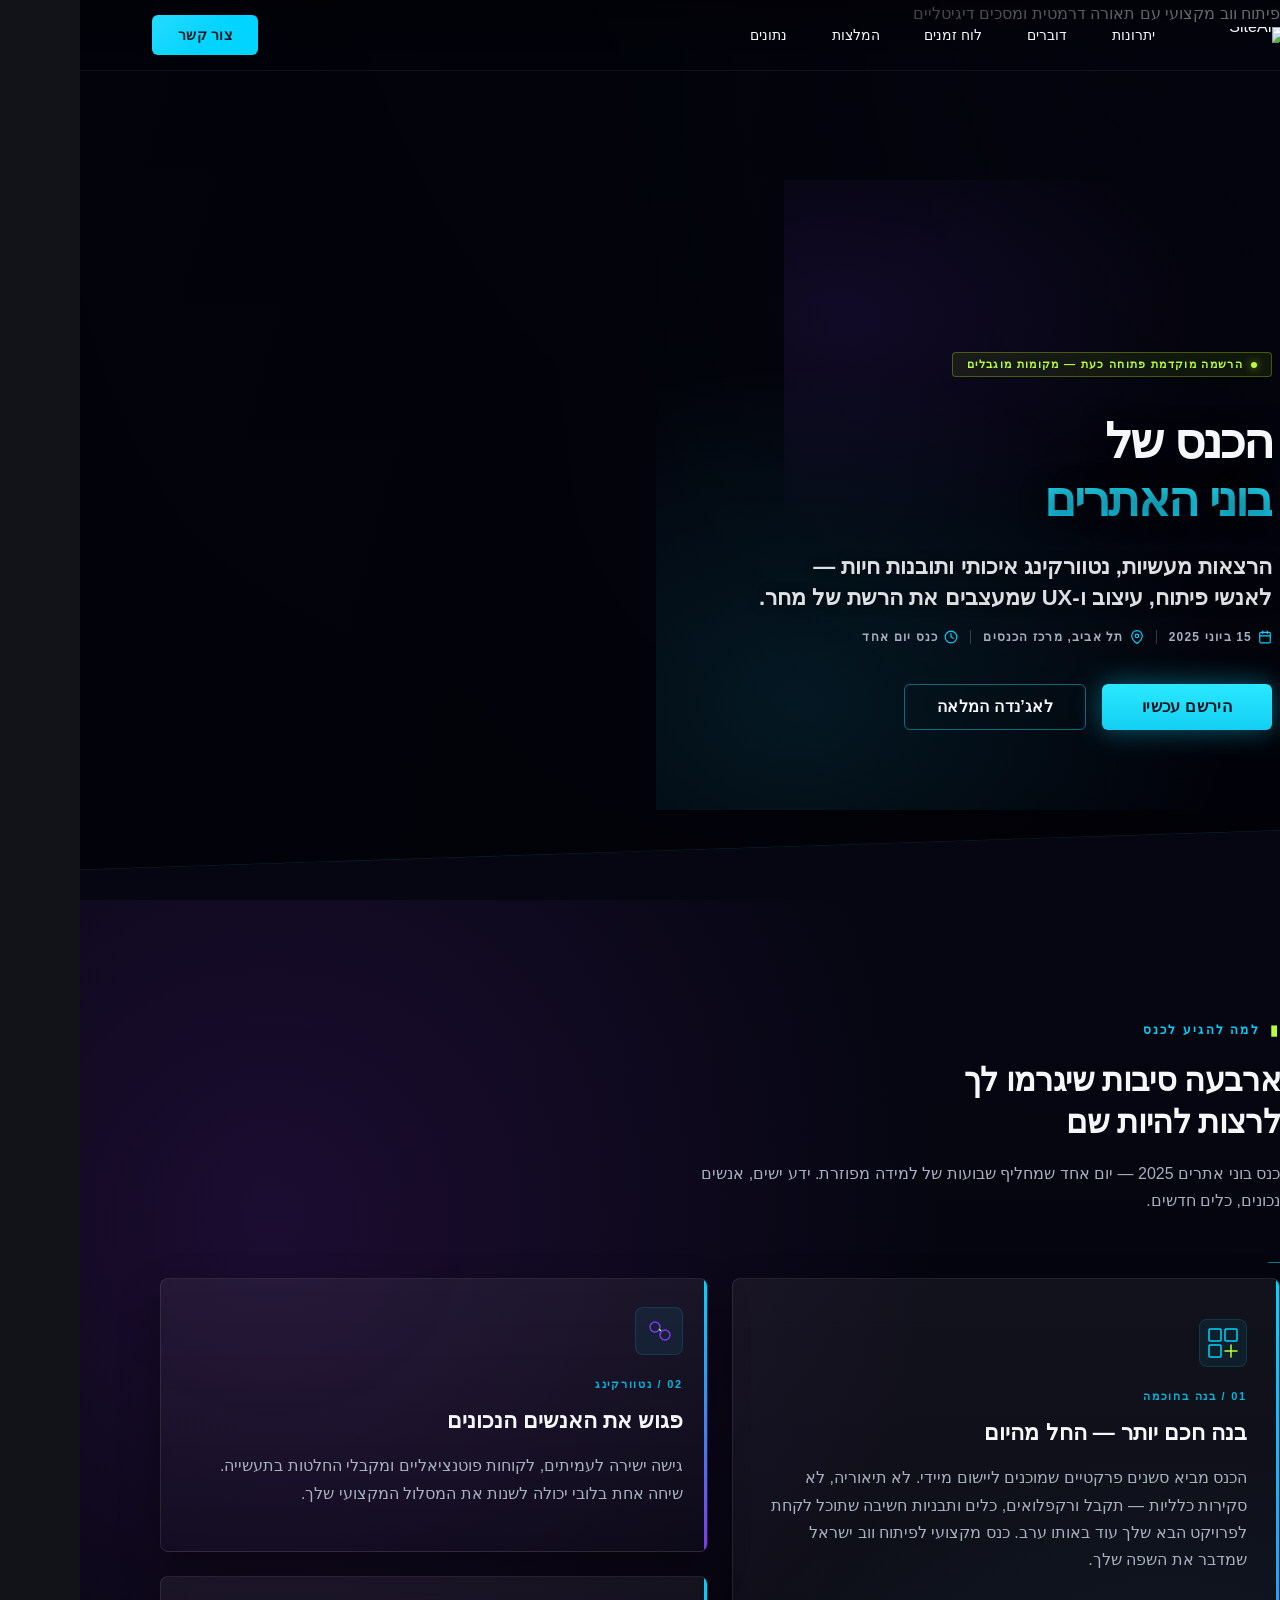
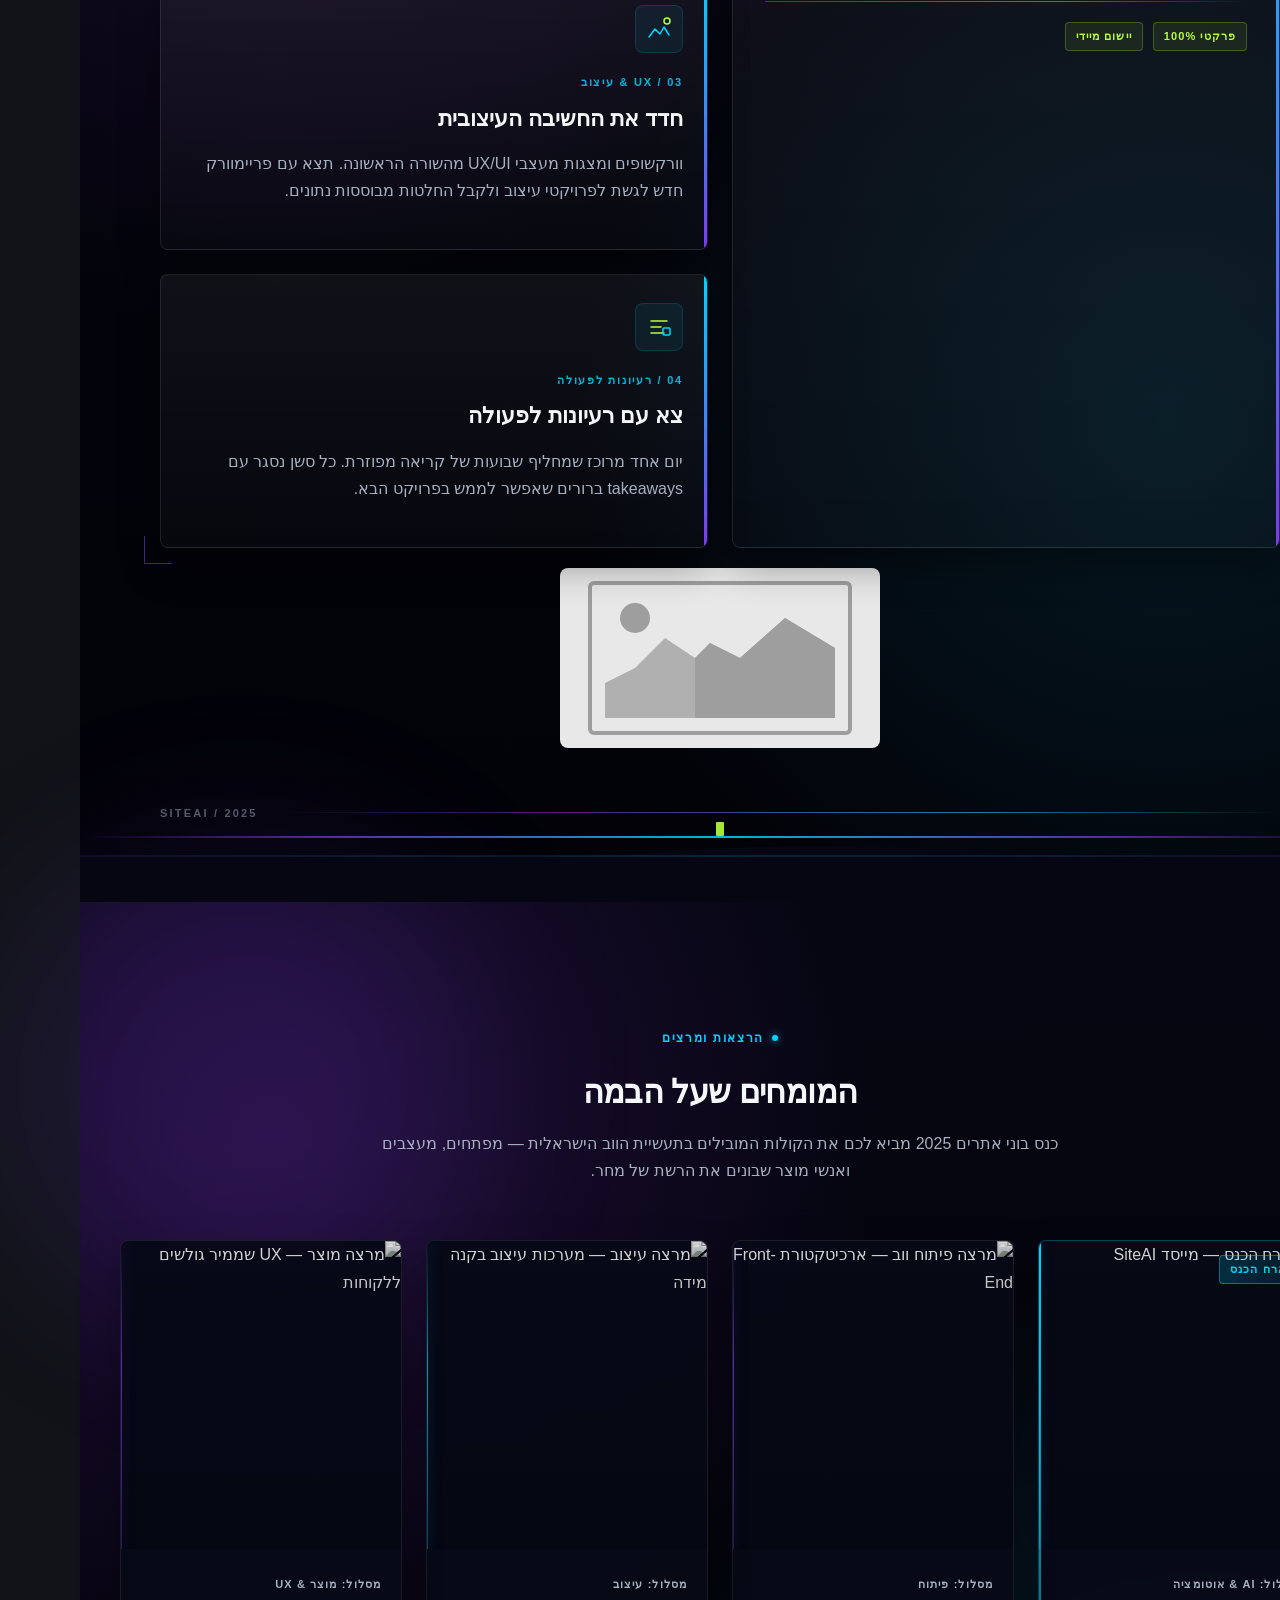
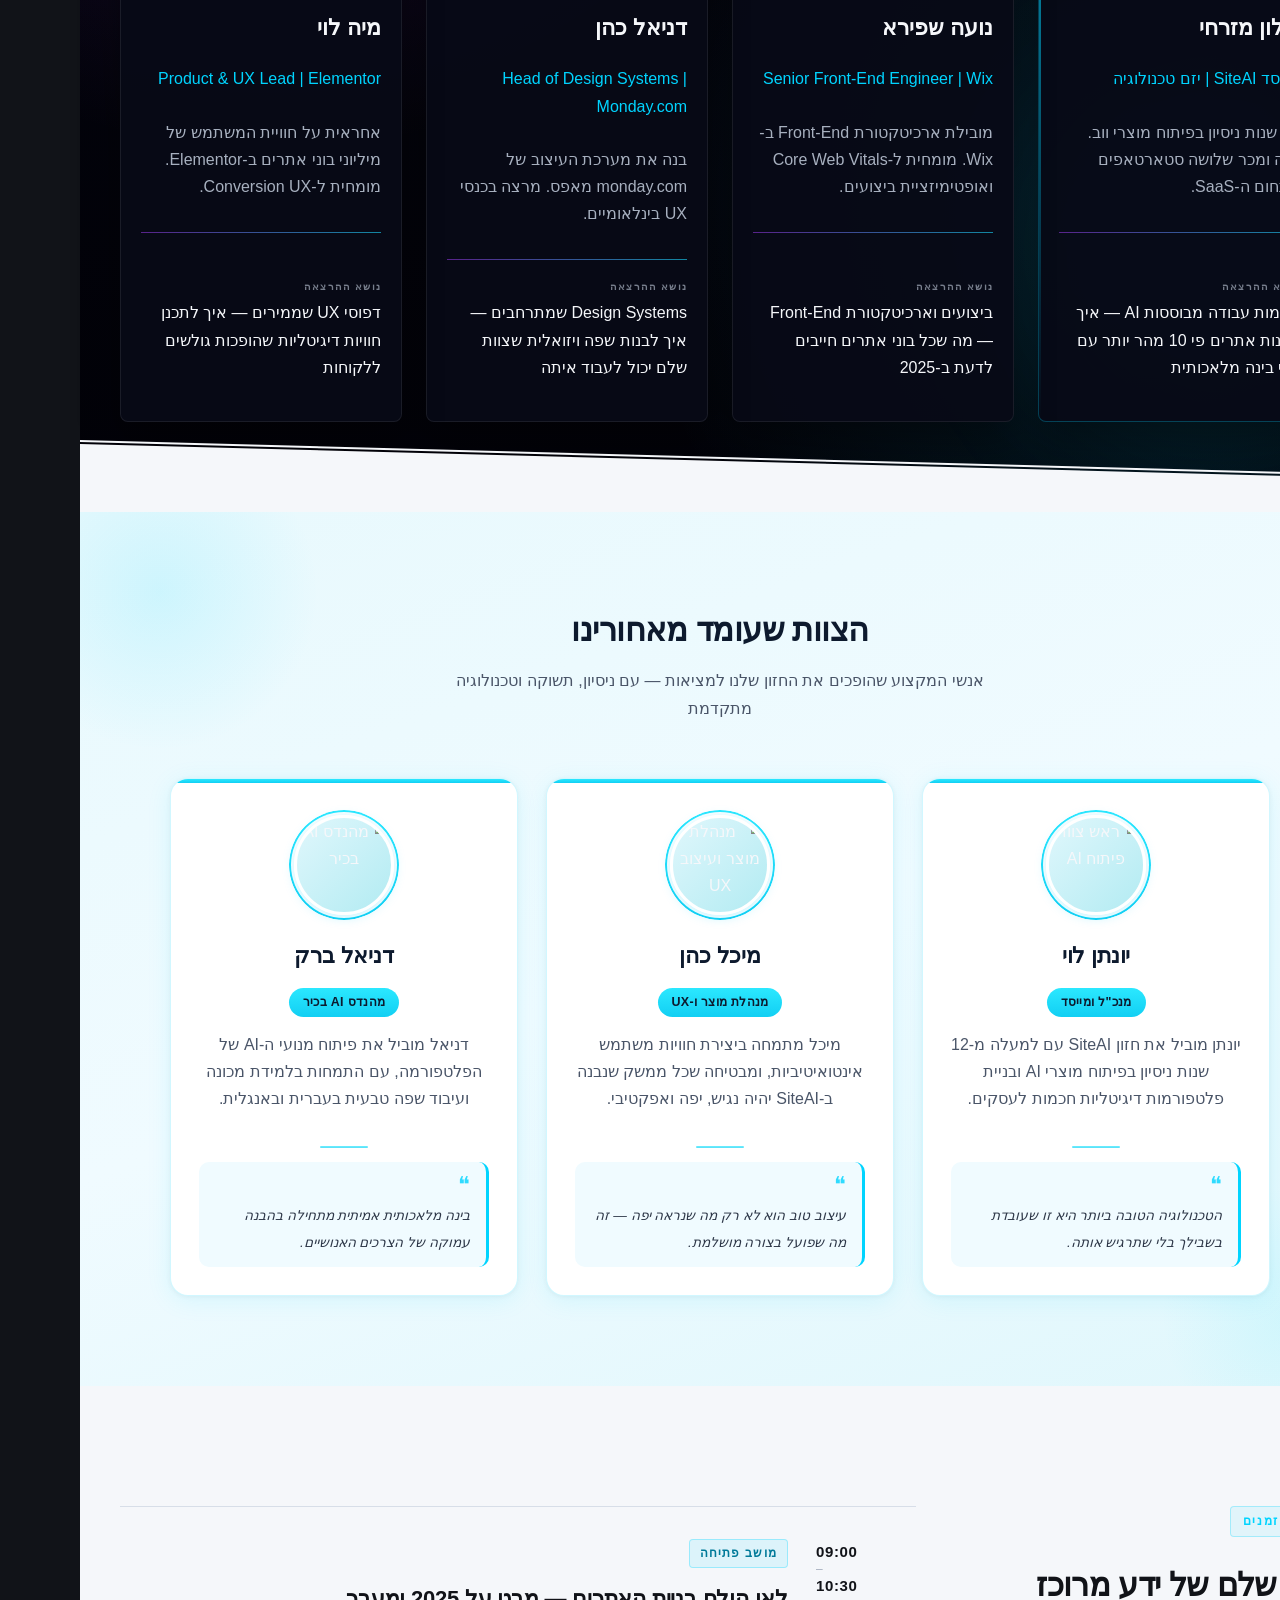
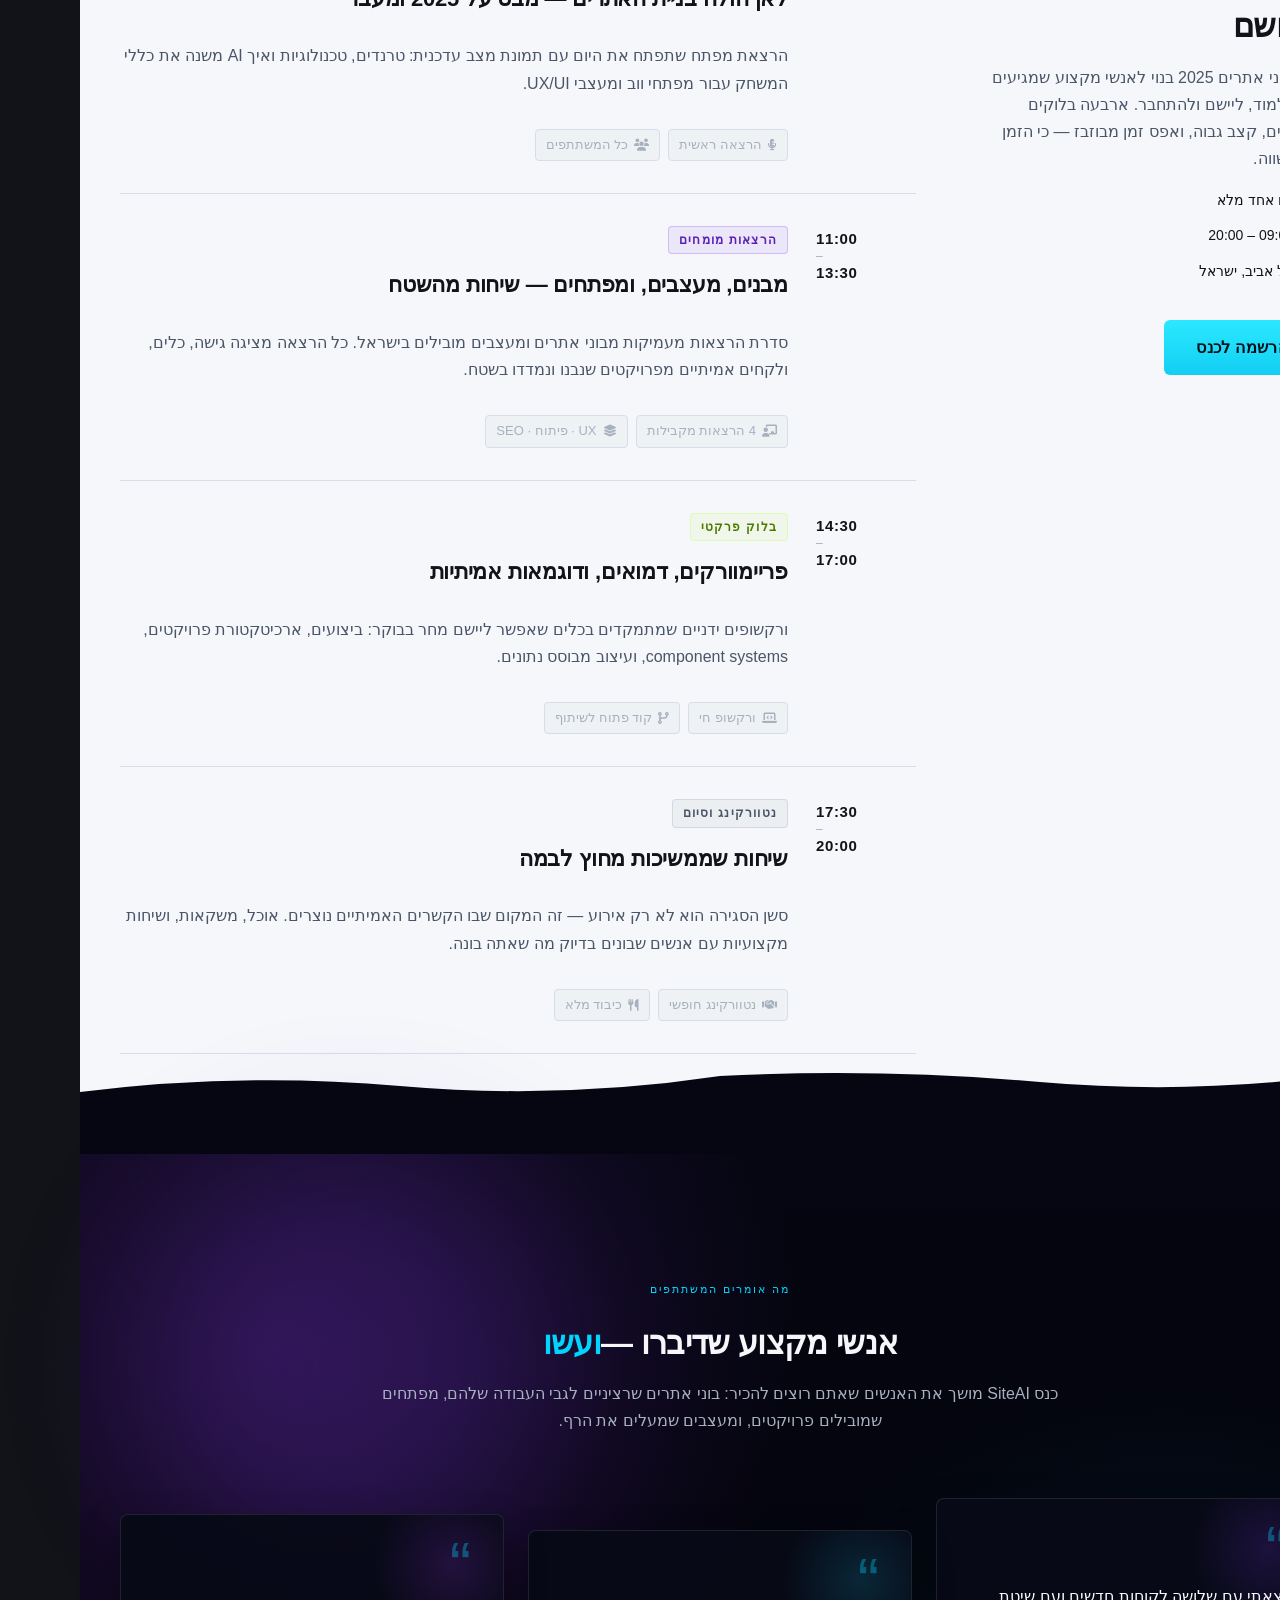
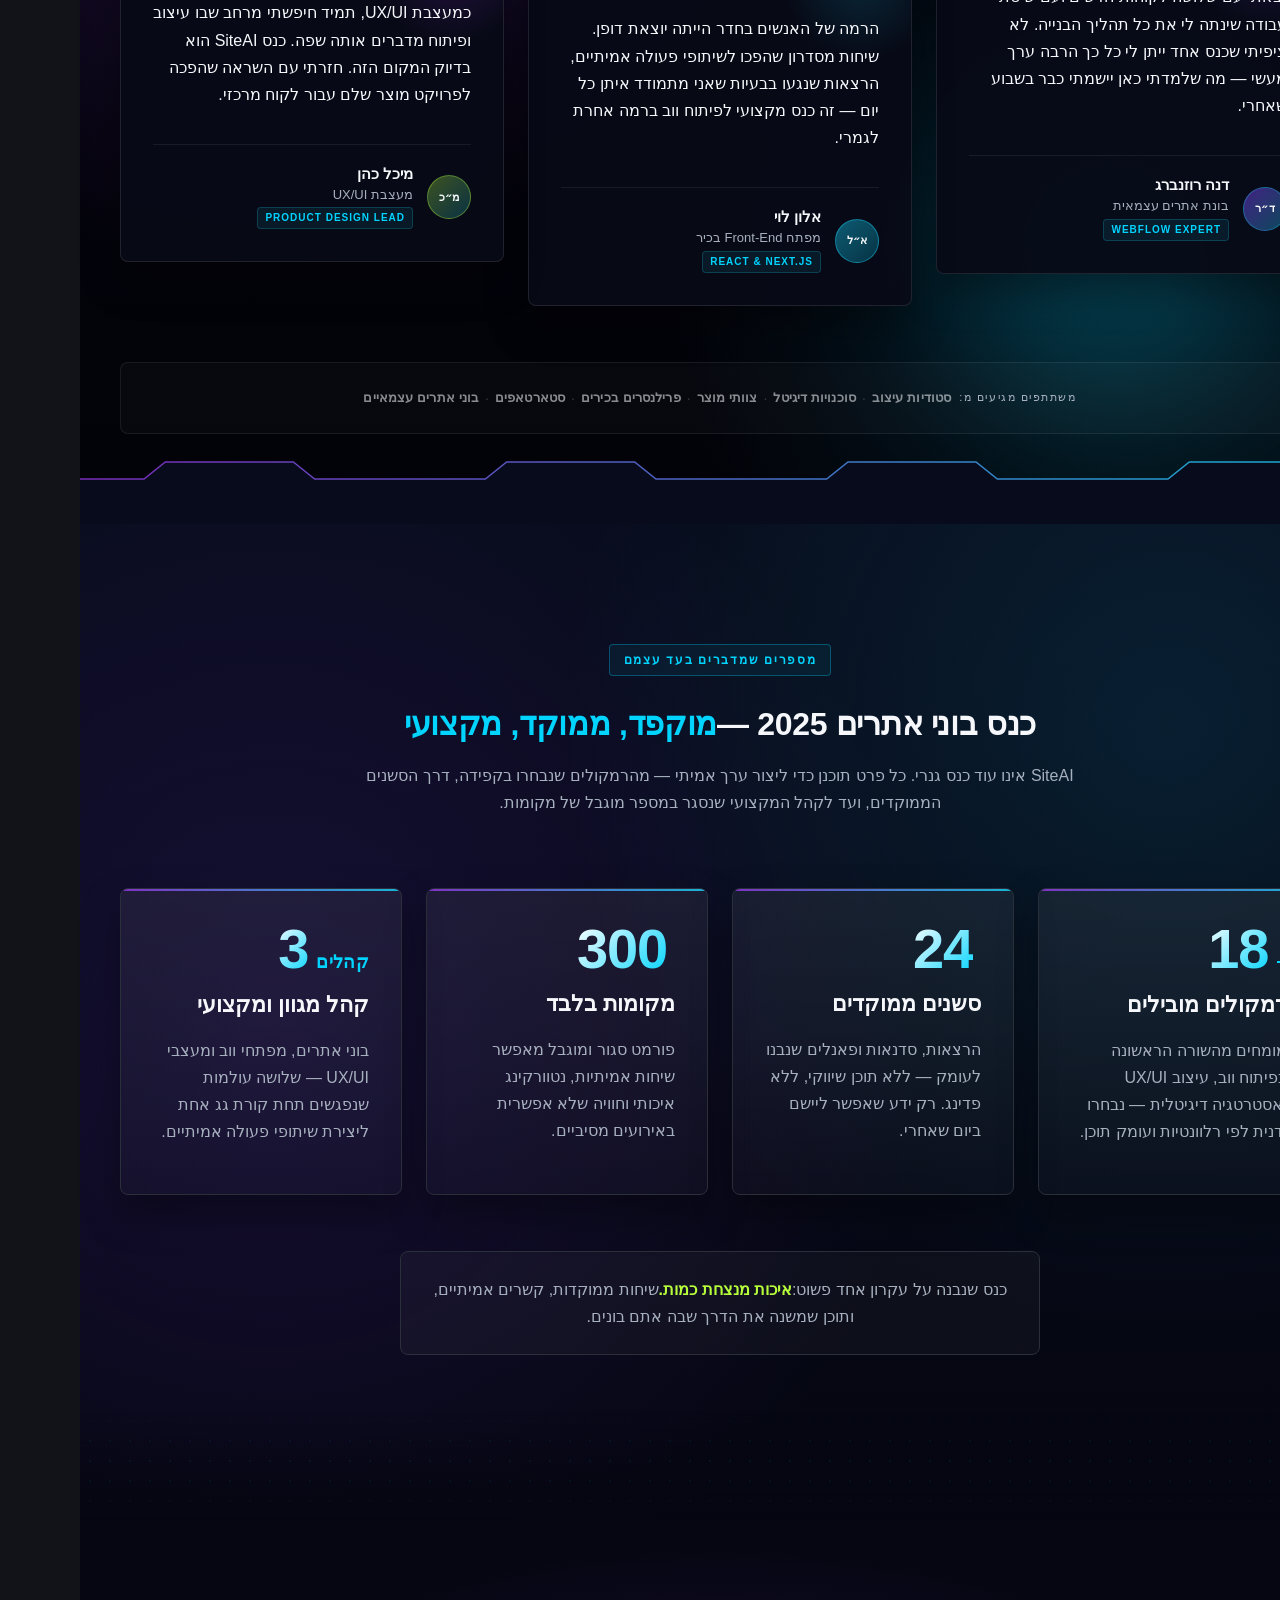
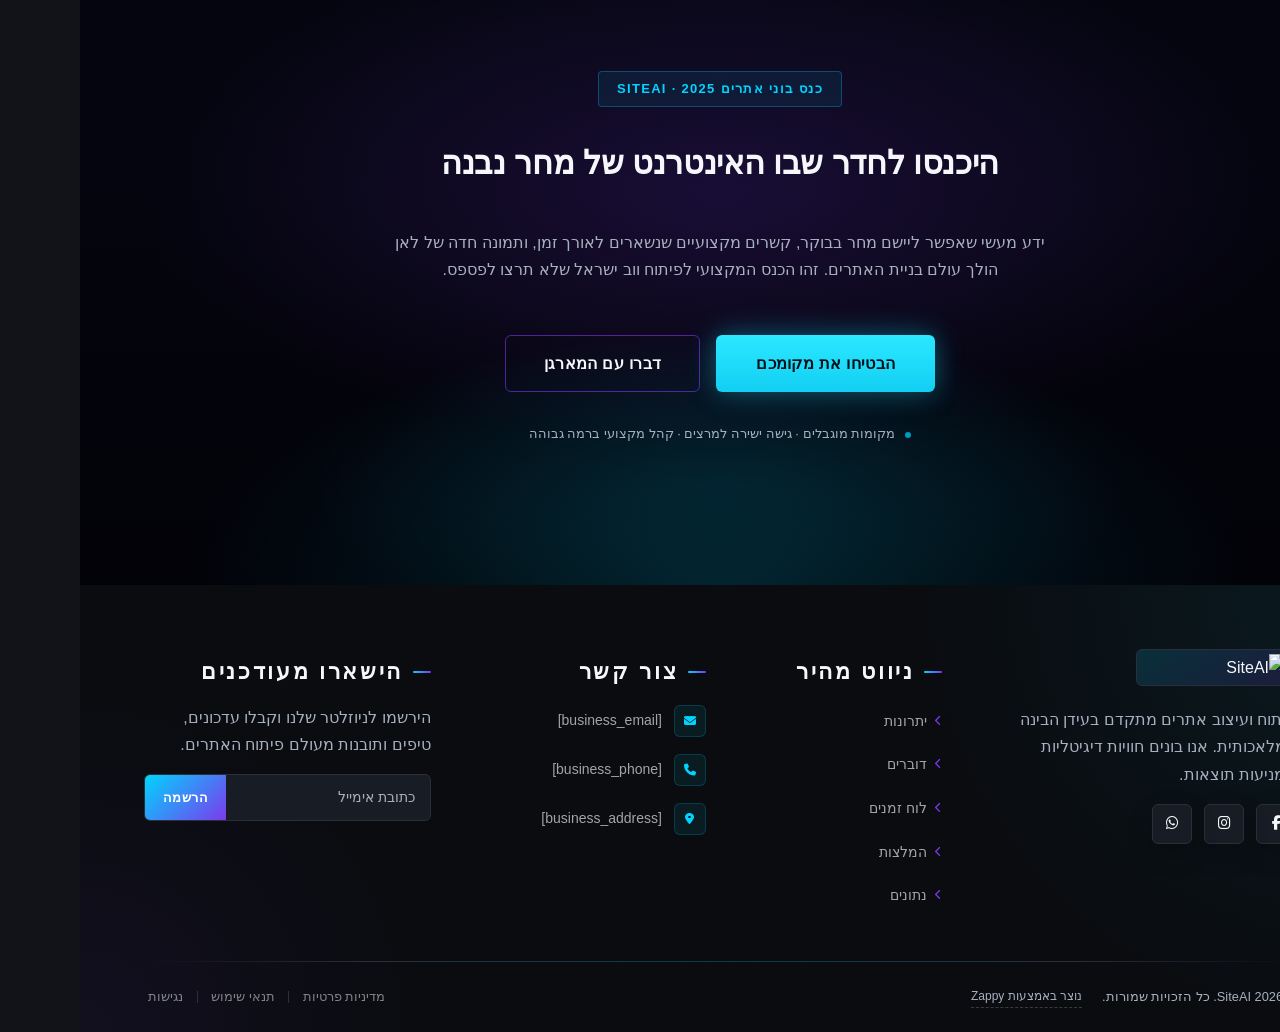
==== commit 8ed4570e: "Incremental sync: 1 page(s) — insert_element" ====
--- a/public/index.html
+++ b/public/index.html
@@ -1 +1 @@
-<!doctype html><html dir="rtl" lang="ar"><head><meta charset="UTF-8"><meta content="width=device-width,initial-scale=1" name="viewport"><meta content="index, follow" name="robots"><title>SiteAI — SiteAI</title><meta content="A professional conference event aimed at website builders and web developers. The event is organized by an individual host and focuses on bringing together prof" name="description"><meta content="SiteAI, כנס בוני אתרים 2025, כנס מקצועי לפיתוח ווב ישראל, כנס UX UI מעצבים ישראל" name="keywords"><link href="/assets/favicon.ico" rel="icon" type="image/x-icon"><link href="/assets/favicon-16x16.png" rel="icon" type="image/png" sizes="16x16"><link href="/assets/favicon-32x32.png" rel="icon" type="image/png" sizes="32x32"><link href="/assets/favicon-48x48.png" rel="icon" type="image/png" sizes="48x48"><link href="/assets/favicon-192x192.png" rel="icon" type="image/png" sizes="192x192"><link href="/assets/favicon-512x512.png" rel="icon" type="image/png" sizes="512x512"><link href="/assets/apple-touch-icon.png" rel="apple-touch-icon"><script>!function(){"use strict";var t="adc4ae76-997d-4c24-9d9f-639547e99454",e="https://qaapi.zappy5.com/api/analytics/track",a=18e5,n=2592e6,o=!0,i=!0,r=!0;var s=function(){var e="zappy_visitor_"+t,a=null;try{if(a=localStorage.getItem(e)){var o=JSON.parse(a),i=Date.now();if(i-o.created<n)return o.lastSeen=i,localStorage.setItem(e,JSON.stringify(o)),o.id}}catch(t){console.warn("Zappy Analytics: LocalStorage not available")}var r="zv_"+Date.now()+"_"+Math.random().toString(36).substr(2,9);try{localStorage.setItem(e,JSON.stringify({id:r,created:Date.now(),lastSeen:Date.now()}))}catch(t){}return r}(),c=function(){var e="zappy_session_"+t,n=null;try{if(n=sessionStorage.getItem(e)){var o=JSON.parse(n),i=Date.now();if(i-o.timestamp<a)return o.timestamp=i,sessionStorage.setItem(e,JSON.stringify(o)),o.id}}catch(t){console.warn("Zappy Analytics: SessionStorage not available")}var r="zs_"+Date.now()+"_"+Math.random().toString(36).substr(2,9);try{sessionStorage.setItem(e,JSON.stringify({id:r,timestamp:Date.now()}))}catch(t){}return r}();function l(a,n){n=n||{};var o={website_id:t,event_type:a,page_path:window.location.pathname,referrer:document.referrer||"direct",visitor_id:s,session_id:c,metadata:n};if(navigator.sendBeacon){var i=new Blob([JSON.stringify(o)],{type:"application/json"});navigator.sendBeacon(e,i)}else fetch(e,{method:"POST",headers:{"Content-Type":"application/json"},body:JSON.stringify(o),keepalive:!0}).catch(function(t){console.warn("Zappy Analytics: Failed to track event",t)})}o&&l("pageview",{title:document.title,url:window.location.href}),i&&document.addEventListener("click",function(t){var e=t.target;if("BUTTON"===e.tagName||e.closest("button")){var a="BUTTON"===e.tagName?e:e.closest("button");l("click",{element:"button",text:a.textContent.trim().substring(0,100),id:a.id||null,class:a.className||null})}else if("A"===e.tagName||e.closest("a")){var n="A"===e.tagName?e:e.closest("a");l("navigation",{element:"link",text:n.textContent.trim().substring(0,100),href:n.href,external:n.hostname!==window.location.hostname})}},!0),r&&document.addEventListener("submit",function(t){var e=t.target;l("form_submit",{form_id:e.id||null,form_name:e.name||null,form_action:e.action||null,form_method:e.method||"GET"})},!0);var d=Date.now();window.addEventListener("beforeunload",function(){l("page_unload",{time_on_page:Math.floor((Date.now()-d)/1e3),page_path:window.location.pathname})}),window.zappyAnalytics={track:l,getVisitorId:function(){return s},getSessionId:function(){return c}}}()</script><link href="/styles.css" rel="stylesheet"><link href="https://cdnjs.cloudflare.com/ajax/libs/font-awesome/6.4.0/css/all.min.css" rel="stylesheet" crossorigin="anonymous" integrity="sha512-iecdLmaskl7CVkqkXNQ/ZH/XLlvWZOJyj7Yy7tcenmpD1ypASozpmT/E0iPtmFIB46ZmdtAc9eNBvH0H/ZpiBw==" referrerpolicy="no-referrer"/><style id="zappy-dropdown-submenu-styles">#navMenu li:has(.sub-menu),.nav-menu li:has(.sub-menu),.navbar li:has(.sub-menu),nav li:has(.sub-menu){position:relative}#navMenu .sub-menu,.nav-menu .sub-menu,.navbar .sub-menu,nav .sub-menu{display:block!important;position:absolute!important;top:100%;left:0;min-width:220px;background:#fff;border-radius:8px;box-shadow:0 8px 25px rgba(0,0,0,.15);padding:8px 0;opacity:0;visibility:hidden;transform:translateY(10px);transition:all .3s ease;z-index:1000;list-style:none;pointer-events:none}#navMenu li:hover>.sub-menu,.nav-menu li:hover>.sub-menu,.navbar li:hover>.sub-menu,nav li:hover>.sub-menu{opacity:1!important;visibility:visible!important;transform:translateY(0)!important;pointer-events:auto!important}.sub-menu li{list-style:none;margin:0;padding:0}.sub-menu a{display:block!important;padding:10px 16px!important;color:var(--text-dark,#333)!important;font-weight:500;text-decoration:none;white-space:nowrap;transition:background-color .2s}.sub-menu a:hover{background-color:#f5f5f5}[dir=rtl] .nav-menu .sub-menu,[dir=rtl] .navbar .sub-menu,[dir=rtl] nav .sub-menu,html[lang=ar] .nav-menu .sub-menu,html[lang=ar] .navbar .sub-menu,html[lang=ar] nav .sub-menu,html[lang=he] .nav-menu .sub-menu,html[lang=he] .navbar .sub-menu,html[lang=he] nav .sub-menu{left:auto!important;right:0!important}.sub-menu:empty,.sub-menu:not(:has(li)):not(:has(> a)),.sub-menu:not(:has(li:not(.zappy-hidden-menu-item))):not(:has(> a)){display:none!important;opacity:0!important;visibility:hidden!important;pointer-events:none!important}li:has(.menu-group-title):hover>.sub-menu{opacity:1!important;visibility:visible!important;transform:translateY(0)!important;pointer-events:auto!important}#navMenu>li>.menu-group-title,.nav-menu>li>.menu-group-title{display:inline-block;padding:.5rem 1rem;cursor:default;user-select:none}@media (max-width:768px){#navMenu .sub-menu,.nav-menu .sub-menu,.navbar .sub-menu,nav .sub-menu{position:static!important;transform:none!important;box-shadow:none!important;background:0 0!important;max-height:0;overflow:hidden;opacity:0;visibility:hidden;transition:max-height .3s ease,opacity .3s ease;padding:0!important;border-radius:0!important}.sub-menu.mobile-expanded{max-height:60vh!important;overflow-y:auto!important;opacity:1!important;visibility:visible!important;padding:8px 0 8px 16px!important}[dir=rtl] .sub-menu.mobile-expanded,html[lang=he] .sub-menu.mobile-expanded{padding:8px 16px 8px 0!important}#navMenu li:hover>.sub-menu,.nav-menu li:hover>.sub-menu,.navbar li:hover>.sub-menu,nav li:hover>.sub-menu{opacity:0;visibility:hidden;pointer-events:none}#navMenu li>.sub-menu.mobile-expanded,.nav-menu li>.sub-menu.mobile-expanded,.navbar li>.sub-menu.mobile-expanded,nav li>.sub-menu.mobile-expanded{opacity:1!important;visibility:visible!important;pointer-events:auto!important}#navMenu li:has(.sub-menu),.nav-menu li:has(.sub-menu),.navbar li:has(.sub-menu),nav li:has(.sub-menu){display:flex!important;flex-wrap:wrap!important;align-items:center!important;position:relative!important;min-height:44px!important}#navMenu li:has(.sub-menu)>a,.nav-menu li:has(.sub-menu)>a,.navbar li:has(.sub-menu)>a,nav li:has(.sub-menu)>a{flex:1!important;min-width:0!important}#navMenu li:has(.sub-menu)>.menu-group-title,.nav-menu li:has(.sub-menu)>.menu-group-title,.navbar li:has(.sub-menu)>.menu-group-title,nav li:has(.sub-menu)>.menu-group-title{flex:1!important;min-width:0!important;padding:0!important;line-height:inherit!important}#navMenu li:has(.sub-menu)>.sub-menu,.nav-menu li:has(.sub-menu)>.sub-menu,.navbar li:has(.sub-menu)>.sub-menu,nav li:has(.sub-menu)>.sub-menu{flex-basis:100%!important;width:100%!important}#navMenu li:has(.sub-menu)>a [class*=arrow],#navMenu li:has(.sub-menu)>a [class*=chevron],.nav-menu li:has(.sub-menu)>a .fa-angle-down,.nav-menu li:has(.sub-menu)>a .fa-chevron-down,.nav-menu li:has(.sub-menu)>a [class*=arrow],.nav-menu li:has(.sub-menu)>a [class*=chevron],nav li:has(.sub-menu)>a [class*=arrow],nav li:has(.sub-menu)>a [class*=chevron]{display:none!important;visibility:hidden!important}.mobile-submenu-toggle{display:flex!important;align-items:center!important;justify-content:center!important;width:44px!important;height:auto!important;background:0 0!important;border:none!important;cursor:pointer!important;color:var(--text-light)!important;position:static!important;flex-shrink:0!important;align-self:stretch!important;z-index:2!important;padding:0!important;margin:0!important}.mobile-submenu-toggle::after{content:''!important;width:0!important;height:0!important;border-left:6px solid transparent!important;border-right:6px solid transparent!important;border-top:7px solid currentColor!important;transition:transform .3s ease!important}.mobile-submenu-toggle.expanded::after{transform:rotate(180deg)!important}.sub-menu a{padding:10px 0!important;display:block!important;color:var(--text-light)!important}.navbar .sub-menu li a,.zappy-products-dropdown .sub-menu a,nav.navbar .sub-menu li a{color:var(--text-light)!important}}@media (min-width:769px){.mobile-submenu-toggle{display:none!important}}</style><style id="mobile-lang-menu-deployed-css">@media (max-width:768px){.lang-switcher,.nav-container .lang-switcher,.nav-cta-container .lang-switcher,.nav-ecommerce-icons .lang-switcher,.nav-icons-left .lang-switcher,.navbar .lang-switcher,.navbar .nav-cta-container .lang-switcher{display:none!important}.mobile-lang-menu{width:100%;border-top:1px solid rgba(128,128,128,.2);padding:8px 0 0 0;margin-top:8px}.mobile-lang-toggle{display:flex!important;align-items:center;justify-content:space-between;width:100%;padding:12px 16px;background:0 0;border:none;cursor:pointer;font-size:15px;color:inherit;font-family:inherit}.mobile-lang-toggle::after{content:'';display:inline-block;width:8px;height:8px;border-right:2px solid currentColor;border-bottom:2px solid currentColor;transform:rotate(45deg);transition:transform .3s ease;margin-left:8px}.mobile-lang-toggle.expanded::after{transform:rotate(-135deg)}.mobile-lang-options{max-height:0;overflow:hidden;transition:max-height .3s ease}.mobile-lang-options.expanded{max-height:300px}.mobile-lang-option{display:flex!important;align-items:center;gap:10px;padding:10px 24px;text-decoration:none;color:inherit;font-size:14px;font-family:inherit}.mobile-lang-option:hover{background:rgba(128,128,128,.1)}.mobile-lang-option.active{font-weight:600;opacity:.7;pointer-events:none}.mobile-lang-option img{width:20px;height:20px;border-radius:50%}}@media (min-width:769px){.mobile-lang-menu{display:none!important}}</style><style id="zappy-widget-visibility">#mic-access-tool-box,#mic-access-tool-general-button,#mic-init-access-tool #mic-access-tool-box,#mic-init-access-tool #mic-access-tool-general-button,#mic-init-access-tool .mic-access-tool-general-button,._access-icon,._access-menu,.mic-access-tool-box,.mic-access-tool-general-button,div[id*=mic-access-tool-box]{display:none!important;visibility:hidden!important;opacity:0!important;pointer-events:none!important}</style></head><body><nav class="navbar" dir="rtl"><button class="mobile-toggle" aria-label="Menu" id="mobileToggle"><svg viewBox="0 0 24 24" fill="none" height="24" width="24" class="hamburger-icon"><path d="M3 12h18M3 6h18M3 18h18" stroke="currentColor" stroke-width="2" stroke-linecap="round"></path></svg><svg viewBox="0 0 24 24" fill="none" height="24" width="24" class="close-icon" style="display:none"><path d="M18 6L6 18M6 6l12 12" stroke="currentColor" stroke-width="2" stroke-linecap="round"></path></svg></button><button class="phone-header-btn" aria-label="Call" data-phone="[business_phone]"><svg viewBox="0 0 24 24" fill="currentColor" height="20" width="20"><path d="M22 16.92v3a2 2 0 0 1-2.18 2 19.79 19.79 0 0 1-8.63-3.07 19.5 19.5 0 0 1-6-6 19.79 19.79 0 0 1-3.07-8.67A2 2 0 0 1 4.11 2h3a2 2 0 0 1 2 1.72 12.84 12.84 0 0 0 .7 2.81 2 2 0 0 1-.45 2.11L8.09 9.91a16 16 0 0 0 6 6l1.27-1.27a2 2 0 0 1 2.11-.45 12.84 12.84 0 0 0 2.81.7A2 2 0 0 1 22 16.92z"></path></svg></button><div class="nav-container"><div class="nav-right-group"><div class="nav-brand"><a href="/" class="logo-link"><img alt="SiteAI" src="/assets/business-logo.webp" class="logo"></a></div><ul class="nav-menu" id="navMenu"><li><a href="#benefits">יתרונות</a></li><li><a href="#speakers">דוברים</a></li><li><a href="#schedule">לוח זמנים</a></li><li><a href="#testimonials">המלצות</a></li><li><a href="#stats">נתונים</a></li></ul></div><div class="nav-cta-container"><a href="#cta" class="nav-cta-btn">צור קשר</a></div></div></nav><script>window.addEventListener("load",function(){const e=document.querySelector(".navbar, nav, header");if(!e)return void console.log("[Navbar] Navbar element not found");let t=document.getElementById("mobileToggle")||document.querySelector(".mobile-toggle")||document.querySelector(".hamburger")||document.querySelector(".hamburger-menu")||document.querySelector(".menu-toggle")||document.querySelector(".burger-menu")||document.querySelector('[aria-label="Menu"]')||document.querySelector('[aria-label="תפריט"]');const o=document.querySelector(".phone-header-btn"),n=window.getComputedStyle(e);let r=n.backgroundColor;if(console.log("[Navbar] Initial navbar background:",r),"transparent"===r||"rgba(0, 0, 0, 0)"===r||r.startsWith("rgba")&&r.includes(", 0)")){const e=n.backgroundImage;if(e&&"none"!==e)console.log("[Navbar] Navbar has background image/gradient, using dark text"),r="rgb(240, 240, 240)";else{const e=window.getComputedStyle(document.body).backgroundColor;console.log("[Navbar] Navbar transparent, using body background:",e),r=e}}const i=r.match(/\d+/g);if(i&&i.length>=3){const e=(.299*parseInt(i[0])+.587*parseInt(i[1])+.114*parseInt(i[2]))/255;console.log("[Navbar] Mobile button colors preserved from Claude CSS (luminance:",e.toFixed(2)+")");const n=document.createElement("style");n.id="zappy-mobile-nav-fix";document.documentElement.lang;document.documentElement.dir,n.textContent='\n        /* Hide mobile buttons on desktop, show only on mobile */\n        @media (min-width: 769px) {\n          .mobile-toggle,\n          .phone-header-btn {\n            display: none !important;\n          }\n        }\n        \n        /* Show and position mobile buttons correctly on mobile */\n        @media (max-width: 768px) {\n          .mobile-toggle,\n          .phone-header-btn {\n            position: absolute !important;\n            top: 50% !important;\n            transform: translateY(-50%) !important;\n            z-index: 1001 !important;\n            display: flex !important;\n            align-items: center !important;\n            justify-content: center !important;\n            width: 36px !important;\n            height: 36px !important;\n            border-radius: 50% !important;\n            border: none !important;\n            cursor: pointer !important;\n            padding: 6px !important;\n            background: none !important;\n            color: var(--nav-text, var(--text-light)) !important;\n          }\n          \n          /* LTR positioning (default): hamburger LEFT, phone RIGHT */\n          html:not([dir="rtl"]):not([lang="he"]):not([lang="ar"]) .mobile-toggle,\n          html[dir="ltr"] .mobile-toggle {\n            left: 12px !important;\n            right: auto !important;\n          }\n          html:not([dir="rtl"]):not([lang="he"]):not([lang="ar"]) .phone-header-btn,\n          html[dir="ltr"] .phone-header-btn {\n            right: 12px !important;\n            left: auto !important;\n          }\n          \n          /* RTL positioning: hamburger RIGHT, phone LEFT */\n          html[dir="rtl"] .mobile-toggle,\n          html[lang="he"] .mobile-toggle,\n          html[lang="ar"] .mobile-toggle {\n            right: 12px !important;\n            left: auto !important;\n          }\n          html[dir="rtl"] .phone-header-btn,\n          html[lang="he"] .phone-header-btn,\n          html[lang="ar"] .phone-header-btn {\n            left: 12px !important;\n            right: auto !important;\n          }\n          \n          /* CRITICAL: Ensure nav-container has min-height on mobile */\n          /* All children are positioned absolutely/fixed on mobile, so height:auto collapses to 0 */\n          .nav-container {\n            min-height: 70px !important;\n            position: relative !important;\n          }\n          \n          /* Ensure SVG icons are properly sized and inherit color */\n          .mobile-toggle svg,\n          .phone-header-btn svg {\n            width: 24px !important;\n            height: 24px !important;\n            /* Don\'t force display - let JavaScript control hamburger/close toggle */\n          }\n          \n          /* Reset nav-cta-container on mobile - remove desktop box-shadow/padding */\n          /* that creates a visible ghost box when CTA button is hidden */\n          .nav-cta-container {\n            box-shadow: none !important;\n            padding: 0 !important;\n          }\n          \n          /* Hide nav-cta-container entirely on mobile when there\'s no lang-switcher */\n          /* (only the CTA button is inside, and it\'s hidden on mobile) */\n          .nav-cta-container:not(:has(.lang-switcher)) {\n            display: none !important;\n          }\n          \n          /* CRITICAL: Prevent hero image fade gradient from bleeding over headline text */\n          /* The .image-fade-gradient has bottom: -30px (extends below parent) */\n          /* On mobile stacked layout, this overlaps the h1 text below the image */\n          .hero-image-column {\n            overflow: hidden !important;\n          }\n          .image-fade-gradient {\n            bottom: 0 !important;\n          }\n          \n          /* Hide desktop language switcher on mobile - hamburger menu handles it */\n          /* High specificity to override stored CSS */\n          .lang-switcher,\n          .nav-cta-container .lang-switcher,\n          .nav-container .lang-switcher,\n          .navbar .lang-switcher,\n          .navbar .nav-cta-container .lang-switcher {\n            display: none !important;\n          }\n        }\n      ';const r=document.getElementById("zappy-mobile-nav-fix");r&&r.remove(),document.head.appendChild(n),console.log("[Navbar] Critical CSS injected for mobile nav positioning");const l=window.innerWidth<=768;if(t){const e=t.querySelector(".hamburger-icon"),o=t.querySelector(".close-icon");e&&(e.style.setProperty("width","24px","important"),e.style.setProperty("height","24px","important"),e.style.setProperty("display","block","important")),o&&(o.style.setProperty("width","24px","important"),o.style.setProperty("height","24px","important"),o.style.setProperty("display","none","important")),l?(t.style.setProperty("position","absolute","important"),t.style.setProperty("top","50%","important"),t.style.setProperty("transform","translateY(-50%)","important"),t.style.setProperty("z-index","1001","important"),t.style.removeProperty("left"),t.style.removeProperty("right"),console.log("[Navbar] Mobile toggle positioning applied (mobile viewport)")):(t.style.removeProperty("position"),t.style.removeProperty("top"),t.style.removeProperty("transform"),t.style.removeProperty("z-index"),t.style.removeProperty("left"),t.style.removeProperty("right"),console.log("[Navbar] Desktop viewport - cleared mobile toggle inline positioning"))}if(o){const e=o.querySelector("svg");e&&(e.style.width="24px",e.style.height="24px",e.setAttribute("width","24"),e.setAttribute("height","24")),l?(o.style.setProperty("position","absolute","important"),o.style.setProperty("top","50%","important"),o.style.setProperty("transform","translateY(-50%)","important"),o.style.setProperty("z-index","1001","important"),o.style.removeProperty("left"),o.style.removeProperty("right"),console.log("[Navbar] Phone button positioning applied (mobile viewport)")):(o.style.removeProperty("position"),o.style.removeProperty("top"),o.style.removeProperty("transform"),o.style.removeProperty("z-index"),o.style.removeProperty("left"),o.style.removeProperty("right"),console.log("[Navbar] Desktop viewport - cleared phone button inline positioning"))}}else console.log("[Navbar] Could not parse background color:",r);t=document.getElementById("mobileToggle")||document.querySelector(".mobile-toggle")||document.querySelector(".hamburger")||document.querySelector(".hamburger-menu")||document.querySelector(".menu-toggle")||document.querySelector(".burger-menu")||document.querySelector('[aria-label="Menu"]')||document.querySelector('[aria-label="תפריט"]');const l=document.getElementById("navMenu")||document.querySelector(".nav-menu")||document.querySelector(".nav-links")||document.querySelector("nav ul:not(.submenu)");if(!t||!l)return void console.log("[Navbar] Mobile toggle or menu not found:",{toggle:!!t,menu:!!l});l.id||(l.id="navMenu"),console.log("[Navbar] Initializing mobile menu...");const a=t.cloneNode(!0);t.parentNode.replaceChild(a,t),a.addEventListener("click",function(e){e.preventDefault(),e.stopPropagation();const t=this.querySelector(".hamburger-icon"),o=this.querySelector(".close-icon");l.classList.contains("active")?(l.classList.remove("active"),t&&t.style.setProperty("display","block","important"),o&&o.style.setProperty("display","none","important"),document.body.style.overflow="",console.log("[Navbar] Menu closed")):(l.classList.add("active"),t&&t.style.setProperty("display","none","important"),o&&o.style.setProperty("display","block","important"),document.body.style.overflow="hidden",console.log("[Navbar] Menu opened"))}),l.querySelectorAll("a").forEach(function(e){e.addEventListener("click",function(){if("#"===this.getAttribute("href"))return;const e=a.querySelector(".hamburger-icon"),t=a.querySelector(".close-icon");l.classList.remove("active"),e&&e.style.setProperty("display","block","important"),t&&t.style.setProperty("display","none","important"),document.body.style.overflow="",console.log("[Navbar] Menu closed (link clicked)")})});var s=l.querySelectorAll(".dropdown-toggle");s.forEach(function(e){e.addEventListener("click",function(e){e.preventDefault(),e.stopPropagation();var t=this.closest(".nav-dropdown");t&&(t.parentNode.querySelectorAll(".nav-dropdown.open").forEach(function(e){e!==t&&e.classList.remove("open")}),t.classList.toggle("open"),console.log("[Navbar] Dropdown toggled:",t.classList.contains("open")?"open":"closed"))})}),document.addEventListener("click",function(e){e.target.closest(".nav-dropdown")||document.querySelectorAll(".nav-dropdown.open").forEach(function(e){e.classList.remove("open")})}),console.log("[Navbar] Dropdown handlers initialized for "+s.length+" dropdowns"),o&&o.addEventListener("click",function(){const e=document.querySelectorAll('a[href^="tel:"]'),t=e.length>0?e[0].getAttribute("href").replace("tel:",""):"[business_phone]";window.location.href="tel:"+t,console.log("[Navbar] Phone button clicked")}),console.log("[Navbar] Mobile menu initialized successfully");const p=function(){const e=document.querySelector(".whatsapp-float");e&&(window.innerWidth>=769?(e.style.setProperty("display","none","important"),e.style.setProperty("visibility","hidden","important"),e.style.setProperty("opacity","0","important"),e.style.setProperty("pointer-events","none","important"),console.log("[WhatsApp] Button hidden on desktop")):(e.style.removeProperty("display"),e.style.removeProperty("visibility"),e.style.removeProperty("opacity"),e.style.removeProperty("pointer-events"),console.log("[WhatsApp] Button visible on mobile")))};let c;p(),window.addEventListener("resize",function(){clearTimeout(c),c=setTimeout(p,100)})})</script><main><section class="index-hero-section" data-layout-spec="בית-hero" dir="rtl" id="hero" data-hero-type="fullscreen-scrim"><div class="index-hero-bg"><img alt="במת כנס פיתוח ווב מקצועי עם תאורה דרמטית ומסכים דיגיטליים" src="/assets/site-index-hero-image-1.webp" data-context="Premium web conference main stage with dramatic cinematic lighting: large curved digital screens displaying code, design systems, and modern web interfaces. Subtle audience silhouettes in darkness, spotlights cutting through atmospheric haze, a sleek dark stage with technical equipment. The mood is sophisticated, high-caliber, and cinematic — like a top-tier tech keynote event. Deep graphite-black tones with electric blue and purple accent lighting. Wide panoramic shot with generous negative space on the right side for text overlay." data-placeholder="index-hero-image-1" height="900" width="1440" data-hero-bg="true"></div><div class="index-hero-scrim" aria-hidden="true"></div><div class="index-hero-glow-cyan" aria-hidden="true"></div><div class="index-hero-glow-purple" aria-hidden="true"></div><div class="index-hero-content-wrap"><div class="index-hero-content"><div class="index-hero-badge"><span class="index-hero-badge-dot" aria-hidden="true"></span><span>הרשמה מוקדמת פתוחה כעת — מקומות מוגבלים</span></div><h1 class="index-hero-h1">הכנס של<br><span class="index-hero-h1-accent">בוני האתרים</span></h1><h3 class="index-hero-subtitle">הרצאות מעשיות, נטוורקינג איכותי ותובנות חיות —<br>לאנשי פיתוח, עיצוב ו-UX שמעצבים את הרשת של מחר.</h3><div class="index-hero-meta"><div class="index-hero-meta-item"><svg viewBox="0 0 24 24" aria-hidden="true" xmlns="http://www.w3.org/2000/svg" data-element-type="icon" data-icon-type="svg" fill="none" height="14" width="14" stroke="currentColor" stroke-linecap="round" stroke-linejoin="round" stroke-width="2"><rect height="18" width="18" x="3" y="4" rx="2" ry="2"></rect><line x1="16" x2="16" y1="2" y2="6"></line><line x1="8" x2="8" y1="2" y2="6"></line><line x1="3" x2="21" y1="10" y2="10"></line></svg><span>15 ביוני 2025</span></div><span class="index-hero-meta-sep" aria-hidden="true"></span><div class="index-hero-meta-item"><svg viewBox="0 0 24 24" aria-hidden="true" xmlns="http://www.w3.org/2000/svg" data-element-type="icon" data-icon-type="svg" fill="none" height="14" width="14" stroke="currentColor" stroke-linecap="round" stroke-linejoin="round" stroke-width="2"><path d="M21 10c0 7-9 13-9 13s-9-6-9-13a9 9 0 0 1 18 0z"></path><circle cx="12" cy="10" r="3"></circle></svg><span>תל אביב, מרכז הכנסים</span></div><span class="index-hero-meta-sep" aria-hidden="true"></span><div class="index-hero-meta-item"><svg viewBox="0 0 24 24" aria-hidden="true" xmlns="http://www.w3.org/2000/svg" data-element-type="icon" data-icon-type="svg" fill="none" height="14" width="14" stroke="currentColor" stroke-linecap="round" stroke-linejoin="round" stroke-width="2"><circle cx="12" cy="12" r="10"></circle><polyline points="12 6 12 12 16 14"></polyline></svg><span>כנס יום אחד</span></div></div><div class="index-hero-ctas"><a href="#register" class="index-hero-btn-primary">הירשם עכשיו</a><a href="#agenda" class="index-hero-btn-secondary">לאג’נדה המלאה</a></div></div></div><div class="index-hero-divider-wrapper"><svg viewBox="0 0 1440 90" aria-hidden="true" xmlns="http://www.w3.org/2000/svg" data-no-icon-edit="true" preserveAspectRatio="none"><line x1="0" x2="1440" y1="60" y2="18" stroke="rgba(25,217,255,0.18)" stroke-width="1"></line><line x1="0" x2="1440" y1="68" y2="26" stroke="rgba(168,60,255,0.10)" stroke-width="1"></line><path d="M0,90 L0,60 L1440,18 L1440,90 Z" fill="#050611"></path></svg></div></section><section class="index-benefits-section" data-layout-spec="בית-benefits" dir="rtl"><div class="index-benefits-container"><div class="index-benefits-intro"><div class="index-benefits-label"><span class="index-benefits-cursor">▮</span><span>למה להגיע לכנס</span></div><h2 class="index-benefits-heading">ארבעה סיבות שיגרמו לך<br>לרצות להיות שם</h2><p class="index-benefits-subtext">כנס בוני אתרים 2025 — יום אחד שמחליף שבועות של למידה מפוזרת. ידע ישים, אנשים נכונים, כלים חדשים.</p></div><div class="index-benefits-cluster"><div class="index-benefits-bracket index-benefits-bracket--tl" aria-hidden="true"></div><div class="index-benefits-bracket index-benefits-bracket--br" aria-hidden="true"></div><article class="index-benefits-card index-benefits-card--large"><div class="index-benefits-card-icon-wrap"><svg viewBox="0 0 32 32" aria-hidden="true" xmlns="http://www.w3.org/2000/svg" data-element-type="icon" data-icon-type="svg" fill="none" height="32" width="32"><rect height="12" width="12" x="2" y="2" rx="1" stroke="var(--primary)" stroke-width="1.5"></rect><rect height="12" width="12" x="18" y="2" rx="1" stroke="var(--primary)" stroke-width="1.5"></rect><rect height="12" width="12" x="2" y="18" rx="1" stroke="var(--primary)" stroke-width="1.5"></rect><path d="M18 24h12M24 18v12" stroke="var(--accent)" stroke-width="1.5" stroke-linecap="round"></path></svg></div><div class="index-benefits-card-tag">01 / בנה בחוכמה</div><h3 class="index-benefits-card-title">בנה חכם יותר — החל מהיום</h3><p class="index-benefits-card-text">הכנס מביא סשנים פרקטיים שמוכנים ליישום מיידי. לא תיאוריה, לא סקירות כלליות — תקבל ורקפלואים, כלים ותבניות חשיבה שתוכל לקחת לפרויקט הבא שלך עוד באותו ערב. כנס מקצועי לפיתוח ווב ישראל שמדבר את השפה שלך.</p><div class="index-benefits-card-line" aria-hidden="true"></div><div class="index-benefits-card-meta"><span class="index-benefits-meta-badge">פרקטי 100%</span><span class="index-benefits-meta-badge">יישום מיידי</span></div></article><div class="index-benefits-stack"><article class="index-benefits-card index-benefits-card--small"><div class="index-benefits-card-icon-wrap"><svg viewBox="0 0 28 28" aria-hidden="true" xmlns="http://www.w3.org/2000/svg" data-element-type="icon" data-icon-type="svg" fill="none" height="28" width="28"><circle cx="10" cy="10" r="5" stroke="var(--secondary)" stroke-width="1.5"></circle><circle cx="20" cy="18" r="5" stroke="var(--secondary)" stroke-width="1.5"></circle><path d="M14.5 12.5L15.5 13.5" stroke="var(--accent)" stroke-width="1.5" stroke-linecap="round"></path></svg></div><div class="index-benefits-card-tag">02 / נטוורקינג</div><h3 class="index-benefits-card-title">פגוש את האנשים הנכונים</h3><p class="index-benefits-card-text">גישה ישירה לעמיתים, לקוחות פוטנציאליים ומקבלי החלטות בתעשייה. שיחה אחת בלובי יכולה לשנות את המסלול המקצועי שלך.</p></article><article class="index-benefits-card index-benefits-card--small"><div class="index-benefits-card-icon-wrap"><svg viewBox="0 0 28 28" aria-hidden="true" xmlns="http://www.w3.org/2000/svg" data-element-type="icon" data-icon-type="svg" fill="none" height="28" width="28"><path d="M4 22L10 14l5 5 4-7 5 8" stroke="var(--primary)" stroke-width="1.5" stroke-linecap="round" stroke-linejoin="round"></path><circle cx="22" cy="6" r="3" stroke="var(--accent)" stroke-width="1.5"></circle></svg></div><div class="index-benefits-card-tag">03 / UX &amp; עיצוב</div><h3 class="index-benefits-card-title">חדד את החשיבה העיצובית</h3><p class="index-benefits-card-text">וורקשופים ומצגות מעצבי UX/UI מהשורה הראשונה. תצא עם פריימוורק חדש לגשת לפרויקטי עיצוב ולקבל החלטות מבוססות נתונים.</p></article><article class="index-benefits-card index-benefits-card--small"><div class="index-benefits-card-icon-wrap"><svg viewBox="0 0 28 28" aria-hidden="true" xmlns="http://www.w3.org/2000/svg" data-element-type="icon" data-icon-type="svg" fill="none" height="28" width="28"><path d="M6 8h16M6 14h10M6 20h13" stroke="var(--accent)" stroke-width="1.5" stroke-linecap="round"></path><rect height="7" width="7" x="18" y="15" rx="1" stroke="var(--primary)" stroke-width="1.5"></rect></svg></div><div class="index-benefits-card-tag">04 / רעיונות לפעולה</div><h3 class="index-benefits-card-title">צא עם רעיונות לפעולה</h3><p class="index-benefits-card-text">יום אחד מרוכז שמחליף שבועות של קריאה מפוזרת. כל סשן נסגר עם takeaways ברורים שאפשר לממש בפרויקט הבא.</p></article></div></div><div class="index-benefits-structural-line" aria-hidden="true"><span class="index-benefits-line-label">SiteAI / 2025</span></div></div><div class="index-benefits-divider-wrapper" aria-hidden="true"><div class="index-benefits-terminal-line"><span class="index-benefits-terminal-cursor-blink"></span></div><svg viewBox="0 0 1200 64" aria-hidden="true" xmlns="http://www.w3.org/2000/svg" data-no-icon-edit="true" preserveAspectRatio="none"><defs><linearGradient id="benefits-fade-grad" x1="0" x2="1" y1="0" y2="0"><stop offset="0%" stop-color="rgba(124,58,237,0.18)"></stop><stop offset="50%" stop-color="rgba(0,212,255,0.22)"></stop><stop offset="100%" stop-color="rgba(124,58,237,0.18)"></stop></linearGradient></defs><path d="M0,64 L0,18 Q150,8 300,16 T600,10 Q750,4 900,14 T1200,8 L1200,64 Z" fill="#050611"></path><rect height="2" width="1200" x="0" y="17" fill="url(#benefits-fade-grad)" opacity="0.7"></rect></svg></div></section><section class="index-speakers-section" data-layout-spec="בית-speakers" dir="rtl" id="speakers"><div class="speakers-glow speakers-glow--purple" aria-hidden="true"></div><div class="speakers-glow speakers-glow--cyan" aria-hidden="true"></div><div class="speakers-container"><div class="speakers-intro"><div class="speakers-label"><span class="speakers-label__dot"></span><span>הרצאות ומרצים</span></div><h2 class="speakers-title">המומחים שעל הבמה</h2><p class="speakers-subtitle">כנס בוני אתרים 2025 מביא לכם את הקולות המובילים בתעשיית הווב הישראלית — מפתחים, מעצבים ואנשי מוצר שבונים את הרשת של מחר.</p></div><div class="speakers-grid"><article class="speaker-card speaker-card--host"><div class="speaker-card__image-wrap"><img alt="מארח הכנס — מייסד SiteAI" src="/assets/site-index-speakers-image-1.webp" data-context="Professional monochrome portrait of a confident Israeli male tech entrepreneur and web conference host, mid-30s, wearing a dark blazer, photographed in dramatic studio lighting with a subtle cyan neon rim light on one side and soft purple ambient glow on the other, dark background, premium editorial photography style" data-placeholder="index-speakers-image-1" height="440" width="400"><div class="speaker-card__image-overlay" aria-hidden="true"></div><div class="speaker-card__host-badge">מארח הכנס</div><div class="speaker-card__neon-edge speaker-card__neon-edge--cyan" aria-hidden="true"></div></div><div class="speaker-card__body"><div class="speaker-card__meta"><span class="speaker-card__track">מסלול: AI &amp; אוטומציה</span></div><h3 class="speaker-card__name">אלון מזרחי</h3><p class="speaker-card__role">מייסד SiteAI | יזם טכנולוגיה</p><p class="speaker-card__credibility">10 שנות ניסיון בפיתוח מוצרי ווב. בנה ומכר שלושה סטארטאפים בתחום ה-SaaS.</p><div class="speaker-card__divider" aria-hidden="true"></div><div class="speaker-card__topic"><span class="speaker-card__topic-label">נושא ההרצאה</span><p class="speaker-card__topic-text">זרימות עבודה מבוססות AI — איך לבנות אתרים פי 10 מהר יותר עם כלי בינה מלאכותית</p></div></div></article><article class="speaker-card"><div class="speaker-card__image-wrap"><img alt="מרצה פיתוח ווב — ארכיטקטורת Front-End" src="/assets/site-index-speakers-image-2.webp" data-context="Professional monochrome portrait of a skilled Israeli female front-end developer, late 20s, with short dark hair, photographed in dramatic studio lighting with a subtle cyan neon rim light on one side, dark near-black background, focused and technical expression, premium editorial photography style for a web conference speaker" data-placeholder="index-speakers-image-2" height="440" width="400"><div class="speaker-card__image-overlay" aria-hidden="true"></div><div class="speaker-card__neon-edge speaker-card__neon-edge--purple" aria-hidden="true"></div></div><div class="speaker-card__body"><div class="speaker-card__meta"><span class="speaker-card__track">מסלול: פיתוח</span></div><h3 class="speaker-card__name">נועה שפירא</h3><p class="speaker-card__role">Senior Front-End Engineer | Wix</p><p class="speaker-card__credibility">מובילת ארכיטקטורת Front-End ב-Wix. מומחית ל-Core Web Vitals ואופטימיזציית ביצועים.</p><div class="speaker-card__divider" aria-hidden="true"></div><div class="speaker-card__topic"><span class="speaker-card__topic-label">נושא ההרצאה</span><p class="speaker-card__topic-text">ביצועים וארכיטקטורת Front-End — מה שכל בוני אתרים חייבים לדעת ב-2025</p></div></div></article><article class="speaker-card"><div class="speaker-card__image-wrap"><img alt="מרצה עיצוב — מערכות עיצוב בקנה מידה" src="/assets/site-index-speakers-image-3.webp" data-context="Professional monochrome portrait of a creative Israeli male UX/UI designer, early 30s, with stylish glasses, photographed in dramatic studio lighting with a subtle purple neon rim light on one side, dark background, thoughtful artistic expression, premium editorial photography style for a web design conference speaker" data-placeholder="index-speakers-image-3" height="440" width="400"><div class="speaker-card__image-overlay" aria-hidden="true"></div><div class="speaker-card__neon-edge speaker-card__neon-edge--cyan" aria-hidden="true"></div></div><div class="speaker-card__body"><div class="speaker-card__meta"><span class="speaker-card__track">מסלול: עיצוב</span></div><h3 class="speaker-card__name">דניאל כהן</h3><p class="speaker-card__role">Head of Design Systems | Monday.com</p><p class="speaker-card__credibility">בנה את מערכת העיצוב של monday.com מאפס. מרצה בכנסי UX בינלאומיים.</p><div class="speaker-card__divider" aria-hidden="true"></div><div class="speaker-card__topic"><span class="speaker-card__topic-label">נושא ההרצאה</span><p class="speaker-card__topic-text">Design Systems שמתרחבים — איך לבנות שפה ויזואלית שצוות שלם יכול לעבוד איתה</p></div></div></article><article class="speaker-card"><div class="speaker-card__image-wrap"><img alt="מרצה מוצר — UX שממיר גולשים ללקוחות" src="/assets/site-index-speakers-image-4.webp" data-context="Professional monochrome portrait of a sharp Israeli female product manager and UX strategist, early 30s, with long dark hair, photographed in dramatic studio lighting with a subtle cyan and purple neon rim light, dark background, confident and strategic expression, premium editorial photography style for a web product conference speaker" data-placeholder="index-speakers-image-4" height="440" width="400"><div class="speaker-card__image-overlay" aria-hidden="true"></div><div class="speaker-card__neon-edge speaker-card__neon-edge--purple" aria-hidden="true"></div></div><div class="speaker-card__body"><div class="speaker-card__meta"><span class="speaker-card__track">מסלול: מוצר &amp; UX</span></div><h3 class="speaker-card__name">מיה לוי</h3><p class="speaker-card__role">Product &amp; UX Lead | Elementor</p><p class="speaker-card__credibility">אחראית על חוויית המשתמש של מיליוני בוני אתרים ב-Elementor. מומחית ל-Conversion UX.</p><div class="speaker-card__divider" aria-hidden="true"></div><div class="speaker-card__topic"><span class="speaker-card__topic-label">נושא ההרצאה</span><p class="speaker-card__topic-text">דפוסי UX שממירים — איך לתכנן חוויות דיגיטליות שהופכות גולשים ללקוחות</p></div></div></article></div></div><div class="speakers-divider-wrapper"><svg viewBox="0 0 1200 90" aria-hidden="true" xmlns="http://www.w3.org/2000/svg" data-no-icon-edit="true" preserveAspectRatio="none"><path d="M0,18 L1200,52 L1200,54 L0,20 Z" fill="var(--bg-light)"></path><path d="M0,90 L0,22 L1200,56 L1200,90 Z" fill="var(--bg-light)"></path></svg></div></section><section class="siteai-team-section"><div class="siteai-team-container"><div class="siteai-team-header"><h2 class="siteai-team-title">הצוות שעומד מאחורינו</h2><p class="siteai-team-subtitle">אנשי המקצוע שהופכים את החזון שלנו למציאות — עם ניסיון, תשוקה וטכנולוגיה מתקדמת</p></div><div class="siteai-team-grid"><article class="siteai-team-card"><div class="siteai-team-photo-wrap"><img alt="ראש צוות פיתוח AI" class="siteai-team-photo" data-image-placeholder="0"><div class="siteai-team-photo-ring"></div></div><h3 class="siteai-team-name">יונתן לוי</h3><span class="siteai-team-role">מנכ"ל ומייסד</span><p class="siteai-team-desc">יונתן מוביל את חזון SiteAI עם למעלה מ-12 שנות ניסיון בפיתוח מוצרי AI ובניית פלטפורמות דיגיטליות חכמות לעסקים.</p><div class="siteai-team-divider"></div><div class="siteai-team-quote"><span class="siteai-team-quote-icon" aria-hidden="true">❝</span><q>הטכנולוגיה הטובה ביותר היא זו שעובדת בשבילך בלי שתרגיש אותה.</q></div></article><article class="siteai-team-card"><div class="siteai-team-photo-wrap"><img alt="מנהלת מוצר ועיצוב UX" class="siteai-team-photo" data-image-placeholder="0"><div class="siteai-team-photo-ring"></div></div><h3 class="siteai-team-name">מיכל כהן</h3><span class="siteai-team-role">מנהלת מוצר ו-UX</span><p class="siteai-team-desc">מיכל מתמחה ביצירת חוויות משתמש אינטואיטיביות, ומבטיחה שכל ממשק שנבנה ב-SiteAI יהיה נגיש, יפה ואפקטיבי.</p><div class="siteai-team-divider"></div><div class="siteai-team-quote"><span class="siteai-team-quote-icon" aria-hidden="true">❝</span><q>עיצוב טוב הוא לא רק מה שנראה יפה — זה מה שפועל בצורה מושלמת.</q></div></article><article class="siteai-team-card"><div class="siteai-team-photo-wrap"><img alt="מהנדס AI בכיר" class="siteai-team-photo" data-image-placeholder="0"><div class="siteai-team-photo-ring"></div></div><h3 class="siteai-team-name">דניאל ברק</h3><span class="siteai-team-role">מהנדס AI בכיר</span><p class="siteai-team-desc">דניאל מוביל את פיתוח מנועי ה-AI של הפלטפורמה, עם התמחות בלמידת מכונה ועיבוד שפה טבעית בעברית ובאנגלית.</p><div class="siteai-team-divider"></div><div class="siteai-team-quote"><span class="siteai-team-quote-icon" aria-hidden="true">❝</span><q>בינה מלאכותית אמיתית מתחילה בהבנה עמוקה של הצרכים האנושיים.</q></div></article></div></div></section><section class="index-schedule-section" data-layout-spec="בית-schedule" dir="rtl"><div class="index-schedule-container"><div class="index-schedule-inner"><div class="index-schedule-intro"><span class="index-schedule-label">לוח זמנים</span><h2 class="index-schedule-heading">יום שלם של ידע מרוכז ומיושם</h2><p class="index-schedule-body">כנס בוני אתרים 2025 בנוי לאנשי מקצוע שמגיעים כדי ללמוד, ליישם ולהתחבר. ארבעה בלוקים מדויקים, קצב גבוה, ואפס זמן מבוזבז — כי הזמן שלך שווה.</p><div class="index-schedule-meta"><div class="index-schedule-meta-item"><i class="fa-regular fa-calendar" aria-hidden="true"></i><span>יום אחד מלא</span></div><div class="index-schedule-meta-item"><i class="fa-regular fa-clock" aria-hidden="true"></i><span>09:00 – 20:00</span></div><div class="index-schedule-meta-item"><i class="fa-solid fa-location-dot" aria-hidden="true"></i><span>תל אביב, ישראל</span></div></div><a href="#register" class="btn-primary index-schedule-cta">הרשמה לכנס</a></div><div class="index-schedule-agenda"><article class="index-schedule-band"><div class="index-schedule-band-time"><span class="index-schedule-time-mono">09:00</span><span class="index-schedule-time-sep">–</span><span class="index-schedule-time-mono">10:30</span></div><div class="index-schedule-band-content"><div class="index-schedule-band-header"><span class="index-schedule-track index-schedule-track--cyan">מושב פתיחה</span><h3 class="index-schedule-band-title">לאן הולח בניית האתרים — מבט על 2025 ומעבר</h3></div><p class="index-schedule-band-desc">הרצאת מפתח שתפתח את היום עם תמונת מצב עדכנית: טרנדים, טכנולוגיות ואיך AI משנה את כללי המשחק עבור מפתחי ווב ומעצבי UX/UI.</p><div class="index-schedule-speakers"><span class="index-schedule-speaker-chip"><i class="fa-solid fa-microphone-lines" aria-hidden="true"></i>הרצאה ראשית</span><span class="index-schedule-speaker-chip"><i class="fa-solid fa-users" aria-hidden="true"></i>כל המשתתפים</span></div></div></article><article class="index-schedule-band"><div class="index-schedule-band-time"><span class="index-schedule-time-mono">11:00</span><span class="index-schedule-time-sep">–</span><span class="index-schedule-time-mono">13:30</span></div><div class="index-schedule-band-content"><div class="index-schedule-band-header"><span class="index-schedule-track index-schedule-track--purple">הרצאות מומחים</span><h3 class="index-schedule-band-title">מבנים, מעצבים, ומפתחים — שיחות מהשטח</h3></div><p class="index-schedule-band-desc">סדרת הרצאות מעמיקות מבוני אתרים ומעצבים מובילים בישראל. כל הרצאה מציגה גישה, כלים, ולקחים אמיתיים מפרויקטים שנבנו ונמדדו בשטח.</p><div class="index-schedule-speakers"><span class="index-schedule-speaker-chip"><i class="fa-solid fa-chalkboard-user" aria-hidden="true"></i>4 הרצאות מקבילות</span><span class="index-schedule-speaker-chip"><i class="fa-solid fa-layer-group" aria-hidden="true"></i>UX · פיתוח · SEO</span></div></div></article><article class="index-schedule-band"><div class="index-schedule-band-time"><span class="index-schedule-time-mono">14:30</span><span class="index-schedule-time-sep">–</span><span class="index-schedule-time-mono">17:00</span></div><div class="index-schedule-band-content"><div class="index-schedule-band-header"><span class="index-schedule-track index-schedule-track--accent">בלוק פרקטי</span><h3 class="index-schedule-band-title">פריימוורקים, דמואים, ודוגמאות אמיתיות</h3></div><p class="index-schedule-band-desc">ורקשופים ידניים שמתמקדים בכלים שאפשר ליישם מחר בבוקר: ביצועים, ארכיטקטורת פרויקטים, component systems, ועיצוב מבוסס נתונים.</p><div class="index-schedule-speakers"><span class="index-schedule-speaker-chip"><i class="fa-solid fa-laptop-code" aria-hidden="true"></i>ורקשופ חי</span><span class="index-schedule-speaker-chip"><i class="fa-solid fa-code-branch" aria-hidden="true"></i>קוד פתוח לשיתוף</span></div></div></article><article class="index-schedule-band index-schedule-band--last"><div class="index-schedule-band-time"><span class="index-schedule-time-mono">17:30</span><span class="index-schedule-time-sep">–</span><span class="index-schedule-time-mono">20:00</span></div><div class="index-schedule-band-content"><div class="index-schedule-band-header"><span class="index-schedule-track index-schedule-track--neutral">נטוורקינג וסיום</span><h3 class="index-schedule-band-title">שיחות שממשיכות מחוץ לבמה</h3></div><p class="index-schedule-band-desc">סשן הסגירה הוא לא רק אירוע — זה המקום שבו הקשרים האמיתיים נוצרים. אוכל, משקאות, ושיחות מקצועיות עם אנשים שבונים בדיוק מה שאתה בונה.</p><div class="index-schedule-speakers"><span class="index-schedule-speaker-chip"><i class="fa-solid fa-handshake" aria-hidden="true"></i>נטוורקינג חופשי</span><span class="index-schedule-speaker-chip"><i class="fa-solid fa-utensils" aria-hidden="true"></i>כיבוד מלא</span></div></div></article></div></div></div><div class="index-schedule-divider-wrapper"><svg viewBox="0 0 1440 100" aria-hidden="true" xmlns="http://www.w3.org/2000/svg" data-no-icon-edit="true" preserveAspectRatio="none"><defs><pattern height="20" id="schedDots" patternUnits="userSpaceOnUse" width="20"><circle cx="2" cy="2" r="1" fill="rgba(255,255,255,0.045)"></circle></pattern></defs><path d="M0,100 L0,38 Q180,18 360,32 T720,22 Q900,14 1080,28 T1440,18 L1440,100 Z" fill="#050611"></path><path d="M0,100 L0,42 Q180,22 360,36 T720,26 Q900,18 1080,32 T1440,22 L1440,100 Z" fill="#050611"></path></svg></div></section><section class="index-testimonials-section" data-layout-spec="בית-testimonials" dir="rtl"><div class="its-glow its-glow-purple" aria-hidden="true"></div><div class="its-glow its-glow-cyan" aria-hidden="true"></div><div class="its-container"><div class="its-intro"><span class="its-eyebrow">מה אומרים המשתתפים</span><h2 class="its-heading">אנשי מקצוע שדיברו —<span class="its-heading-accent">ועשו</span></h2><p class="its-subheading">כנס SiteAI מושך את האנשים שאתם רוצים להכיר: בוני אתרים שרציניים לגבי העבודה שלהם, מפתחים שמובילים פרויקטים, ומעצבים שמעלים את הרף.</p></div><div class="its-cards-grid"><article class="its-card its-card--featured"><div class="its-card-inner-glow" aria-hidden="true"></div><div class="its-quote-mark" aria-hidden="true">“</div><blockquote class="its-quote"><p>יצאתי עם שלושה לקוחות חדשים ועם שיטת עבודה שינתה לי את כל תהליך הבנייה. לא ציפיתי שכנס אחד ייתן לי כל כך הרבה ערך מעשי — מה שלמדתי כאן יישמתי כבר בשבוע שאחרי.</p></blockquote><footer class="its-card-footer"><div class="its-avatar"><span class="its-avatar-initials">ד״ר</span></div><div class="its-attendee-info"><strong class="its-attendee-name">דנה רוזנברג</strong><span class="its-attendee-role">בונת אתרים עצמאית</span><span class="its-attendee-tag">Webflow Expert</span></div></footer></article><article class="its-card its-card--mid"><div class="its-card-inner-glow its-card-inner-glow--cyan" aria-hidden="true"></div><div class="its-quote-mark" aria-hidden="true">“</div><blockquote class="its-quote"><p>הרמה של האנשים בחדר הייתה יוצאת דופן. שיחות מסדרון שהפכו לשיתופי פעולה אמיתיים, הרצאות שנגעו בבעיות שאני מתמודד איתן כל יום — זה כנס מקצועי לפיתוח ווב ברמה אחרת לגמרי.</p></blockquote><footer class="its-card-footer"><div class="its-avatar its-avatar--cyan"><span class="its-avatar-initials">א״ל</span></div><div class="its-attendee-info"><strong class="its-attendee-name">אלון לוי</strong><span class="its-attendee-role">מפתח Front-End בכיר</span><span class="its-attendee-tag">React &amp; Next.js</span></div></footer></article><article class="its-card its-card--lower"><div class="its-card-inner-glow its-card-inner-glow--purple" aria-hidden="true"></div><div class="its-quote-mark" aria-hidden="true">“</div><blockquote class="its-quote"><p>כמעצבת UX/UI, תמיד חיפשתי מרחב שבו עיצוב ופיתוח מדברים אותה שפה. כנס SiteAI הוא בדיוק המקום הזה. חזרתי עם השראה שהפכה לפרויקט מוצר שלם עבור לקוח מרכזי.</p></blockquote><footer class="its-card-footer"><div class="its-avatar its-avatar--accent"><span class="its-avatar-initials">מ״כ</span></div><div class="its-attendee-info"><strong class="its-attendee-name">מיכל כהן</strong><span class="its-attendee-role">מעצבת UX/UI</span><span class="its-attendee-tag">Product Design Lead</span></div></footer></article></div><div class="its-proof-strip"><span class="its-proof-label">משתתפים מגיעים מ:</span><div class="its-proof-items"><span class="its-proof-item">סטודיות עיצוב</span><span class="its-proof-divider" aria-hidden="true">·</span><span class="its-proof-item">סוכנויות דיגיטל</span><span class="its-proof-divider" aria-hidden="true">·</span><span class="its-proof-item">צוותי מוצר</span><span class="its-proof-divider" aria-hidden="true">·</span><span class="its-proof-item">פרילנסרים בכירים</span><span class="its-proof-divider" aria-hidden="true">·</span><span class="its-proof-item">סטארטאפים</span><span class="its-proof-divider" aria-hidden="true">·</span><span class="its-proof-item">בוני אתרים עצמאיים</span></div></div></div><div class="its-divider-wrapper" aria-hidden="true"><svg viewBox="0 0 1200 90" aria-hidden="true" xmlns="http://www.w3.org/2000/svg" data-no-icon-edit="true" preserveAspectRatio="none"><path d="M0,90 L0,45 L60,45 L80,28 L200,28 L220,45 L380,45 L400,28 L520,28 L540,45 L700,45 L720,28 L840,28 L860,45 L1020,45 L1040,28 L1160,28 L1180,45 L1200,45 L1200,90 Z" fill="#070B1B" stroke="none"></path><path d="M0,45 L60,45 L80,28 L200,28 L220,45 L380,45 L400,28 L520,28 L540,45 L700,45 L720,28 L840,28 L860,45 L1020,45 L1040,28 L1160,28 L1180,45 L1200,45" fill="#070B1B" stroke="url(#neonTabGrad)" stroke-width="1.5" vector-effect="non-scaling-stroke"></path><defs><linearGradient id="neonTabGrad" x1="0%" x2="100%" y1="0%" y2="0%"><stop offset="0%" stop-color="rgba(168,60,255,0.7)"></stop><stop offset="100%" stop-color="rgba(25,217,255,0.8)"></stop></linearGradient></defs></svg></div></section><section class="index-stats-section" data-layout-spec="בית-stats" dir="rtl" id="stats"><div class="index-stats-container"><div class="index-stats-intro"><span class="index-stats-eyebrow">מספרים שמדברים בעד עצמם</span><h2 class="index-stats-heading">כנס בוני אתרים 2025 —<span class="index-stats-heading-accent">מוקפד, ממוקד, מקצועי</span></h2><p class="index-stats-subtext">SiteAI אינו עוד כנס גנרי. כל פרט תוכנן כדי ליצור ערך אמיתי — מהרמקולים שנבחרו בקפידה, דרך הסשנים הממוקדים, ועד לקהל המקצועי שנסגר במספר מוגבל של מקומות.</p></div><div class="index-stats-grid"><article class="index-stats-card"><div class="index-stats-card-top-accent"></div><div class="index-stats-number"><span class="index-stats-numeral">18</span><span class="index-stats-unit">+</span></div><h3 class="index-stats-card-title">רמקולים מובילים</h3><p class="index-stats-card-desc">מומחים מהשורה הראשונה בפיתוח ווב, עיצוב UX/UI ואסטרטגיה דיגיטלית — נבחרו ידנית לפי רלוונטיות ועומק תוכן.</p></article><article class="index-stats-card"><div class="index-stats-card-top-accent"></div><div class="index-stats-number"><span class="index-stats-numeral">24</span><span class="index-stats-unit"></span></div><h3 class="index-stats-card-title">סשנים ממוקדים</h3><p class="index-stats-card-desc">הרצאות, סדנאות ופאנלים שנבנו לעומק — ללא תוכן שיווקי, ללא פדינג. רק ידע שאפשר ליישם ביום שאחרי.</p></article><article class="index-stats-card"><div class="index-stats-card-top-accent"></div><div class="index-stats-number"><span class="index-stats-numeral">300</span><span class="index-stats-unit"></span></div><h3 class="index-stats-card-title">מקומות בלבד</h3><p class="index-stats-card-desc">פורמט סגור ומוגבל מאפשר שיחות אמיתיות, נטוורקינג איכותי וחוויה שלא אפשרית באירועים מסיביים.</p></article><article class="index-stats-card"><div class="index-stats-card-top-accent"></div><div class="index-stats-number"><span class="index-stats-numeral">3</span><span class="index-stats-unit">קהלים</span></div><h3 class="index-stats-card-title">קהל מגוון ומקצועי</h3><p class="index-stats-card-desc">בוני אתרים, מפתחי ווב ומעצבי UX/UI — שלושה עולמות שנפגשים תחת קורת גג אחת ליצירת שיתופי פעולה אמיתיים.</p></article></div><p class="index-stats-footnote">כנס שנבנה על עקרון אחד פשוט:<strong>איכות מנצחת כמות.</strong>שיחות ממוקדות, קשרים אמיתיים, ותוכן שמשנה את הדרך שבה אתם בונים.</p></div><div class="index-stats-divider-wrapper" aria-hidden="true"><div class="index-stats-dot-matrix"></div><svg viewBox="0 0 1200 80" aria-hidden="true" xmlns="http://www.w3.org/2000/svg" data-no-icon-edit="true" preserveAspectRatio="none"><defs><linearGradient id="stats-fade-grad" x1="0" x2="0" y1="0" y2="1"><stop offset="0%" stop-color="#050611" stop-opacity="0"></stop><stop offset="100%" stop-color="#050611" stop-opacity="1"></stop></linearGradient></defs><rect height="80" width="1200" fill="url(#stats-fade-grad)"></rect></svg></div></section><section class="index-cta-section" data-layout-spec="בית-cta" dir="rtl" id="cta"><div class="index-cta-ambient"></div><div class="index-cta-container"><div class="index-cta-inner"><div class="index-cta-badge">SiteAI · כנס בוני אתרים 2025</div><h2 class="index-cta-heading">היכנסו לחדר שבו האינטרנט של מחר נבנה</h2><p class="index-cta-body">ידע מעשי שאפשר ליישם מחר בבוקר, קשרים מקצועיים שנשארים לאורך זמן, ותמונה חדה של לאן הולך עולם בניית האתרים. זהו הכנס המקצועי לפיתוח ווב ישראל שלא תרצו לפספס.</p><div class="index-cta-buttons"><a href="#register" class="index-cta-btn-primary">הבטיחו את מקומכם</a><a href="#contact" class="index-cta-btn-secondary">דברו עם המארגן</a></div><div class="index-cta-reassurance"><span class="index-cta-dot"></span><span>מקומות מוגבלים · גישה ישירה למרצים · קהל מקצועי ברמה גבוהה</span></div></div></div></section></main><footer class="site-footer" dir="rtl"><div class="footer-top"><div class="footer-container"><div class="footer-grid"><div class="footer-col footer-col--brand"><div class="footer-logo-wrap"><img alt="SiteAI" src="/assets/business-logo.webp" class="logo"></div><p class="footer-tagline">פיתוח ועיצוב אתרים מתקדם בעידן הבינה המלאכותית. אנו בונים חוויות דיגיטליות שמניעות תוצאות.</p><div class="footer-social"><a href="[facebook_handle]" class="social-link" aria-label="Facebook"><i class="fab fa-facebook-f"></i></a><a href="[instagram_handle]" class="social-link" aria-label="Instagram"><i class="fab fa-instagram"></i></a><a href="[whatsapp_handle]" class="social-link" aria-label="WhatsApp"><i class="fab fa-whatsapp"></i></a></div></div><div class="footer-col"><h3 class="footer-heading"><span class="heading-accent"></span>ניווט מהיר</h3><ul class="footer-links"><li><a href="#benefits"><i class="fas fa-chevron-left link-arrow"></i>יתרונות</a></li><li><a href="#speakers"><i class="fas fa-chevron-left link-arrow"></i>דוברים</a></li><li><a href="#schedule"><i class="fas fa-chevron-left link-arrow"></i>לוח זמנים</a></li><li><a href="#testimonials"><i class="fas fa-chevron-left link-arrow"></i>המלצות</a></li><li><a href="#stats"><i class="fas fa-chevron-left link-arrow"></i>נתונים</a></li></ul></div><div class="footer-col"><h3 class="footer-heading"><span class="heading-accent"></span>צור קשר</h3><ul class="footer-contact"><li><span class="contact-icon"><i class="fas fa-envelope"></i></span><span class="contact-text"><a href="mailto:[business_email]">[business_email]</a></span></li><li><span class="contact-icon"><i class="fas fa-phone"></i></span><span class="contact-text"><a href="tel:[business_phone]">[business_phone]</a></span></li><li><a href="/"><span class="contact-icon"><i class="fas fa-map-marker-alt"></i></span><span class="contact-text">[business_address]</span></a></li></ul></div><div class="footer-col footer-col--cta"><h3 class="footer-heading"><span class="heading-accent"></span>הישארו מעודכנים</h3><p class="footer-cta-text">הירשמו לניוזלטר שלנו וקבלו עדכונים, טיפים ותובנות מעולם פיתוח האתרים.</p><form class="footer-form" onsubmit="return!1"><div class="form-row"><input aria-label="כתובת אימייל" class="footer-input" placeholder="כתובת אימייל" type="email"><button class="footer-btn" type="submit">הרשמה</button></div></form></div></div></div></div><div class="footer-divider-wrap"><div class="footer-container"><div class="footer-divider"></div></div></div><div class="footer-bottom"><div class="footer-container"><div class="footer-bottom-inner"><div class="footer-copyright"><span>© 2026 SiteAI. כל הזכויות שמורות.</span><a href="https://zappy5.com" class="zappy-attribution" target="_blank">נוצר באמצעות Zappy</a></div><div class="footer-legal"><a href="/privacy">מדיניות פרטיות</a><span class="legal-sep"></span><a href="/terms">תנאי שימוש</a><span class="legal-sep"></span><a href="/accessibility">נגישות</a></div></div></div></div></footer><a href="https://wa.me/[whatsapp_handle]" class="whatsapp-float" aria-label="WhatsApp"><i class="fab fa-whatsapp"></i></a><script src="/script.js"></script><div data-integration="accessibility:toolbar"></div><script src="/script.js"></script><script id="zappy-mobile-submenu-script">!function(){function e(){if(window.innerWidth>768)return document.querySelectorAll(".mobile-submenu-toggle").forEach(function(e){e.remove()}),void document.querySelectorAll(".sub-menu.mobile-expanded").forEach(function(e){e.classList.remove("mobile-expanded")});document.querySelectorAll(".nav-menu li:has(.sub-menu), nav li:has(.sub-menu), .navbar li:has(.sub-menu), #navMenu li:has(.sub-menu)").forEach(function(e){if(!e.querySelector(".mobile-submenu-toggle")){var t=e.querySelector(".sub-menu"),n=e.querySelector(":scope > a");if(t&&n){var o=document.createElement("button");o.className="mobile-submenu-toggle",o.setAttribute("aria-label","Toggle submenu"),o.setAttribute("type","button"),n.insertAdjacentElement("afterend",o),o.addEventListener("click",function(e){e.preventDefault(),e.stopPropagation(),document.querySelectorAll(".sub-menu.mobile-expanded").forEach(function(e){if(e!==t){e.classList.remove("mobile-expanded");var n=e.parentElement.querySelector(".mobile-submenu-toggle");n&&n.classList.remove("expanded")}}),t.classList.toggle("mobile-expanded"),o.classList.toggle("expanded")})}}})}var t;"loading"===document.readyState?document.addEventListener("DOMContentLoaded",e):e(),window.addEventListener("resize",function(){clearTimeout(t),t=setTimeout(e,250)});var n=new MutationObserver(function(t){t.forEach(function(t){if("attributes"===t.type){var n=t.target;n.classList&&(n.classList.contains("active")||n.classList.contains("open"))&&setTimeout(e,100)}})});setTimeout(function(){document.querySelectorAll(".mobile-menu, .nav-menu, #navMenu, nav").forEach(function(e){n.observe(e,{attributes:!0,attributeFilter:["class","style"]})})},500)}()</script><script id="zappy-navbar-scroll-effect">!function(){var e=document.querySelector("nav.navbar,.navbar:not(.zappy-catalog-menu)"),t=document.querySelector(".zappy-catalog-menu,#zappy-catalog-menu");if(e){var r="rgba(245,247,250,0.85)",o=getComputedStyle(document.documentElement),a=o.getPropertyValue("--text-dark").trim()||"#1a1a1a",s=(o.getPropertyValue("--text-light").trim(),a);e.style.transition="background 0.3s ease,backdrop-filter 0.3s ease,-webkit-backdrop-filter 0.3s ease,box-shadow 0.3s ease",t&&(t.style.transition="background 0.3s ease,backdrop-filter 0.3s ease,-webkit-backdrop-filter 0.3s ease");var n="a,.navbar-brand,.navbar-brand a,.dropdown-toggle,.mobile-toggle,.phone-header-btn,.mobile-hamburger-btn,.mobile-close-btn,.mobile-submenu-toggle,.nav-link",l=["cart-link","login-link","nav-search-toggle","search-toggle"];window.addEventListener("scroll",f,{passive:!0}),window.addEventListener("resize",f,{passive:!0}),f();var i=document.querySelector('section[class*="hero"],[data-hero-type],main>section:first-child'),d=!1;if(i){var p=getComputedStyle(i),c=p.backgroundImage;if(c&&"none"!==c)if(-1!==c.indexOf("url(")){var b=p.backgroundColor.match(/\d+/g);d=!(b&&b.length>=3)||h(parseInt(b[0]),parseInt(b[1]),parseInt(b[2]))<.4}else if(-1!==c.indexOf("gradient")){var y=c.match(/rgba?\(\s*(\d+)\s*,\s*(\d+)\s*,\s*(\d+)/g);if(y&&y.length>0){for(var g=0,m=0;m<y.length;m++){var u=y[m].match(/\d+/g);g+=h(parseInt(u[0]),parseInt(u[1]),parseInt(u[2]))}d=g/y.length<.4}else d=!0}else d=!0;else{var k=p.backgroundColor.match(/\d+/g);k&&k.length>=3&&(d=h(parseInt(k[0]),parseInt(k[1]),parseInt(k[2]))<.4)}}d||(window.removeEventListener("scroll",f),window.removeEventListener("resize",f),e.classList.add("scrolled"),window.innerWidth>768&&(e.style.setProperty("--frosted-text",s),e.style.setProperty("background-image","none","important"),e.style.setProperty("background-color",r,"important"),e.style.backdropFilter="blur(12px)",e.style.webkitBackdropFilter="blur(12px)",e.style.boxShadow="0 2px 16px rgba(0,0,0,0.12)",w(e,s)),t&&(t.classList.add("scrolled"),window.innerWidth>768&&(t.style.setProperty("background",r,"important"),t.style.setProperty("backdrop-filter","blur(12px)","important"),t.style.setProperty("-webkit-backdrop-filter","blur(12px)","important"),w(t,s))),window._zappyNavNoDarkHero=!0)}function w(e,t){for(var r=e.querySelectorAll(n),o=0;o<r.length;o++){var a=!1;(r[o].closest(".sub-menu")||r[o].closest(".dropdown-menu"))&&(a=!0);for(var s=0;s<l.length;s++)if(r[o].classList.contains(l[s])){a=!0;break}a||r[o].style.setProperty("color",t,"important")}}function v(e){for(var t=e.querySelectorAll(n),r=0;r<t.length;r++)t[r].closest(".sub-menu")||t[r].closest(".dropdown-menu")||t[r].style.removeProperty("color")}function f(){if(!window._zappyNavNoDarkHero){if(window.innerWidth<=768)return e.classList.remove("scrolled"),v(e),void(t&&(t.classList.remove("scrolled"),v(t)));(window.scrollY||window.pageYOffset)>60?(e.classList.add("scrolled"),e.style.setProperty("background-color",r,"important"),e.style.setProperty("background-image","none","important"),e.style.setProperty("--frosted-text",s),e.style.backdropFilter="blur(12px)",e.style.webkitBackdropFilter="blur(12px)",e.style.boxShadow="0 2px 16px rgba(0,0,0,0.12)",w(e,s),t&&(t.classList.add("scrolled"),t.style.setProperty("background",r,"important"),t.style.setProperty("backdrop-filter","blur(12px)","important"),t.style.setProperty("-webkit-backdrop-filter","blur(12px)","important"),w(t,s))):(e.classList.remove("scrolled"),e.style.setProperty("background-color","transparent","important"),e.style.removeProperty("background-image"),e.style.removeProperty("--frosted-text"),e.style.backdropFilter="none",e.style.webkitBackdropFilter="none",e.style.boxShadow="none",v(e),t&&(t.classList.remove("scrolled"),t.style.setProperty("background","transparent","important"),t.style.setProperty("backdrop-filter","none","important"),t.style.setProperty("-webkit-backdrop-filter","none","important"),v(t)))}}function h(e,t,r){return t/=255,r/=255,.2126*(e=(e/=255)<=.03928?e/12.92:Math.pow((e+.055)/1.055,2.4))+.7152*(t=t<=.03928?t/12.92:Math.pow((t+.055)/1.055,2.4))+.0722*(r=r<=.03928?r/12.92:Math.pow((r+.055)/1.055,2.4))}}()</script><script id="zappy-mobile-lang-menu-script">!function(){function e(){if(window.innerWidth>768){var e=document.querySelector(".mobile-lang-menu");e&&e.remove()}else if(!document.querySelector(".mobile-lang-menu")){var n=document.querySelector(".lang-switcher");if(n){var a=n.querySelector(".lang-switcher-dropdown");if(a){var i=a.querySelectorAll(".lang-option");if(0!==i.length){var t=document.getElementById("navMenu")||document.querySelector(".nav-menu")||document.querySelector("nav ul");if(t){var l=document.documentElement.lang||"en",s=document.createElement("div");s.className="mobile-lang-menu";var c={he:{name:"עברית",flag:"https://api.iconify.design/circle-flags/il.svg"},en:{name:"English",flag:"https://api.iconify.design/circle-flags/us.svg"},ar:{name:"العربية",flag:"https://api.iconify.design/circle-flags/sa.svg"},fr:{name:"Français",flag:"https://api.iconify.design/circle-flags/fr.svg"},es:{name:"Español",flag:"https://api.iconify.design/circle-flags/es.svg"},de:{name:"Deutsch",flag:"https://api.iconify.design/circle-flags/de.svg"},ru:{name:"Русский",flag:"https://api.iconify.design/circle-flags/ru.svg"},zh:{name:"中文",flag:"https://api.iconify.design/circle-flags/cn.svg"},ja:{name:"日本語",flag:"https://api.iconify.design/circle-flags/jp.svg"},pt:{name:"Português",flag:"https://api.iconify.design/circle-flags/br.svg"},it:{name:"Italiano",flag:"https://api.iconify.design/circle-flags/it.svg"},ko:{name:"한국어",flag:"https://api.iconify.design/circle-flags/kr.svg"}}[l]||{name:l,flag:""},r=document.createElement("button");r.className="mobile-lang-toggle",r.type="button";var g=c.flag?'<img src="'+c.flag+'" width="20" height="20" alt="" style="border-radius:50%;margin-right:8px;margin-left:8px;">':"";r.innerHTML=g+c.name,s.appendChild(r);var o=document.createElement("div");o.className="mobile-lang-options";var d=document.createElement("a");d.className="mobile-lang-option active",d.href="#",d.innerHTML=g+c.name,o.appendChild(d),i.forEach(function(e){var n=document.createElement("a");n.className="mobile-lang-option",n.href=e.getAttribute("href"),n.innerHTML=e.innerHTML,o.appendChild(n)}),s.appendChild(o),t.appendChild(s),r.addEventListener("click",function(e){e.preventDefault(),e.stopPropagation(),r.classList.toggle("expanded"),o.classList.toggle("expanded")})}}}}}}"loading"===document.readyState?document.addEventListener("DOMContentLoaded",e):e(),window.addEventListener("resize",function(){clearTimeout(window._mlrt),window._mlrt=setTimeout(e,250)})}()</script></body></html>+<!doctype html><html dir="rtl" lang="ar"><head><meta charset="UTF-8"><meta content="width=device-width,initial-scale=1" name="viewport"><meta content="index, follow" name="robots"><title>SiteAI — SiteAI</title><meta content="A professional conference event aimed at website builders and web developers. The event is organized by an individual host and focuses on bringing together prof" name="description"><meta content="SiteAI, כנס בוני אתרים 2025, כנס מקצועי לפיתוח ווב ישראל, כנס UX UI מעצבים ישראל" name="keywords"><link href="/assets/favicon.ico" rel="icon" type="image/x-icon"><link href="/assets/favicon-16x16.png" rel="icon" type="image/png" sizes="16x16"><link href="/assets/favicon-32x32.png" rel="icon" type="image/png" sizes="32x32"><link href="/assets/favicon-48x48.png" rel="icon" type="image/png" sizes="48x48"><link href="/assets/favicon-192x192.png" rel="icon" type="image/png" sizes="192x192"><link href="/assets/favicon-512x512.png" rel="icon" type="image/png" sizes="512x512"><link href="/assets/apple-touch-icon.png" rel="apple-touch-icon"><script>!function(){"use strict";var t="adc4ae76-997d-4c24-9d9f-639547e99454",e="https://qaapi.zappy5.com/api/analytics/track",a=18e5,n=2592e6,o=!0,i=!0,r=!0;var s=function(){var e="zappy_visitor_"+t,a=null;try{if(a=localStorage.getItem(e)){var o=JSON.parse(a),i=Date.now();if(i-o.created<n)return o.lastSeen=i,localStorage.setItem(e,JSON.stringify(o)),o.id}}catch(t){console.warn("Zappy Analytics: LocalStorage not available")}var r="zv_"+Date.now()+"_"+Math.random().toString(36).substr(2,9);try{localStorage.setItem(e,JSON.stringify({id:r,created:Date.now(),lastSeen:Date.now()}))}catch(t){}return r}(),c=function(){var e="zappy_session_"+t,n=null;try{if(n=sessionStorage.getItem(e)){var o=JSON.parse(n),i=Date.now();if(i-o.timestamp<a)return o.timestamp=i,sessionStorage.setItem(e,JSON.stringify(o)),o.id}}catch(t){console.warn("Zappy Analytics: SessionStorage not available")}var r="zs_"+Date.now()+"_"+Math.random().toString(36).substr(2,9);try{sessionStorage.setItem(e,JSON.stringify({id:r,timestamp:Date.now()}))}catch(t){}return r}();function l(a,n){n=n||{};var o={website_id:t,event_type:a,page_path:window.location.pathname,referrer:document.referrer||"direct",visitor_id:s,session_id:c,metadata:n};if(navigator.sendBeacon){var i=new Blob([JSON.stringify(o)],{type:"application/json"});navigator.sendBeacon(e,i)}else fetch(e,{method:"POST",headers:{"Content-Type":"application/json"},body:JSON.stringify(o),keepalive:!0}).catch(function(t){console.warn("Zappy Analytics: Failed to track event",t)})}o&&l("pageview",{title:document.title,url:window.location.href}),i&&document.addEventListener("click",function(t){var e=t.target;if("BUTTON"===e.tagName||e.closest("button")){var a="BUTTON"===e.tagName?e:e.closest("button");l("click",{element:"button",text:a.textContent.trim().substring(0,100),id:a.id||null,class:a.className||null})}else if("A"===e.tagName||e.closest("a")){var n="A"===e.tagName?e:e.closest("a");l("navigation",{element:"link",text:n.textContent.trim().substring(0,100),href:n.href,external:n.hostname!==window.location.hostname})}},!0),r&&document.addEventListener("submit",function(t){var e=t.target;l("form_submit",{form_id:e.id||null,form_name:e.name||null,form_action:e.action||null,form_method:e.method||"GET"})},!0);var d=Date.now();window.addEventListener("beforeunload",function(){l("page_unload",{time_on_page:Math.floor((Date.now()-d)/1e3),page_path:window.location.pathname})}),window.zappyAnalytics={track:l,getVisitorId:function(){return s},getSessionId:function(){return c}}}()</script><link href="/styles.css" rel="stylesheet"><link href="https://cdnjs.cloudflare.com/ajax/libs/font-awesome/6.4.0/css/all.min.css" rel="stylesheet" crossorigin="anonymous" integrity="sha512-iecdLmaskl7CVkqkXNQ/ZH/XLlvWZOJyj7Yy7tcenmpD1ypASozpmT/E0iPtmFIB46ZmdtAc9eNBvH0H/ZpiBw==" referrerpolicy="no-referrer"/><style id="zappy-dropdown-submenu-styles">#navMenu li:has(.sub-menu),.nav-menu li:has(.sub-menu),.navbar li:has(.sub-menu),nav li:has(.sub-menu){position:relative}#navMenu .sub-menu,.nav-menu .sub-menu,.navbar .sub-menu,nav .sub-menu{display:block!important;position:absolute!important;top:100%;left:0;min-width:220px;background:#fff;border-radius:8px;box-shadow:0 8px 25px rgba(0,0,0,.15);padding:8px 0;opacity:0;visibility:hidden;transform:translateY(10px);transition:all .3s ease;z-index:1000;list-style:none;pointer-events:none}#navMenu li:hover>.sub-menu,.nav-menu li:hover>.sub-menu,.navbar li:hover>.sub-menu,nav li:hover>.sub-menu{opacity:1!important;visibility:visible!important;transform:translateY(0)!important;pointer-events:auto!important}.sub-menu li{list-style:none;margin:0;padding:0}.sub-menu a{display:block!important;padding:10px 16px!important;color:var(--text-dark,#333)!important;font-weight:500;text-decoration:none;white-space:nowrap;transition:background-color .2s}.sub-menu a:hover{background-color:#f5f5f5}[dir=rtl] .nav-menu .sub-menu,[dir=rtl] .navbar .sub-menu,[dir=rtl] nav .sub-menu,html[lang=ar] .nav-menu .sub-menu,html[lang=ar] .navbar .sub-menu,html[lang=ar] nav .sub-menu,html[lang=he] .nav-menu .sub-menu,html[lang=he] .navbar .sub-menu,html[lang=he] nav .sub-menu{left:auto!important;right:0!important}.sub-menu:empty,.sub-menu:not(:has(li)):not(:has(> a)),.sub-menu:not(:has(li:not(.zappy-hidden-menu-item))):not(:has(> a)){display:none!important;opacity:0!important;visibility:hidden!important;pointer-events:none!important}li:has(.menu-group-title):hover>.sub-menu{opacity:1!important;visibility:visible!important;transform:translateY(0)!important;pointer-events:auto!important}#navMenu>li>.menu-group-title,.nav-menu>li>.menu-group-title{display:inline-block;padding:.5rem 1rem;cursor:default;user-select:none}@media (max-width:768px){#navMenu .sub-menu,.nav-menu .sub-menu,.navbar .sub-menu,nav .sub-menu{position:static!important;transform:none!important;box-shadow:none!important;background:0 0!important;max-height:0;overflow:hidden;opacity:0;visibility:hidden;transition:max-height .3s ease,opacity .3s ease;padding:0!important;border-radius:0!important}.sub-menu.mobile-expanded{max-height:60vh!important;overflow-y:auto!important;opacity:1!important;visibility:visible!important;padding:8px 0 8px 16px!important}[dir=rtl] .sub-menu.mobile-expanded,html[lang=he] .sub-menu.mobile-expanded{padding:8px 16px 8px 0!important}#navMenu li:hover>.sub-menu,.nav-menu li:hover>.sub-menu,.navbar li:hover>.sub-menu,nav li:hover>.sub-menu{opacity:0;visibility:hidden;pointer-events:none}#navMenu li>.sub-menu.mobile-expanded,.nav-menu li>.sub-menu.mobile-expanded,.navbar li>.sub-menu.mobile-expanded,nav li>.sub-menu.mobile-expanded{opacity:1!important;visibility:visible!important;pointer-events:auto!important}#navMenu li:has(.sub-menu),.nav-menu li:has(.sub-menu),.navbar li:has(.sub-menu),nav li:has(.sub-menu){display:flex!important;flex-wrap:wrap!important;align-items:center!important;position:relative!important;min-height:44px!important}#navMenu li:has(.sub-menu)>a,.nav-menu li:has(.sub-menu)>a,.navbar li:has(.sub-menu)>a,nav li:has(.sub-menu)>a{flex:1!important;min-width:0!important}#navMenu li:has(.sub-menu)>.menu-group-title,.nav-menu li:has(.sub-menu)>.menu-group-title,.navbar li:has(.sub-menu)>.menu-group-title,nav li:has(.sub-menu)>.menu-group-title{flex:1!important;min-width:0!important;padding:0!important;line-height:inherit!important}#navMenu li:has(.sub-menu)>.sub-menu,.nav-menu li:has(.sub-menu)>.sub-menu,.navbar li:has(.sub-menu)>.sub-menu,nav li:has(.sub-menu)>.sub-menu{flex-basis:100%!important;width:100%!important}#navMenu li:has(.sub-menu)>a [class*=arrow],#navMenu li:has(.sub-menu)>a [class*=chevron],.nav-menu li:has(.sub-menu)>a .fa-angle-down,.nav-menu li:has(.sub-menu)>a .fa-chevron-down,.nav-menu li:has(.sub-menu)>a [class*=arrow],.nav-menu li:has(.sub-menu)>a [class*=chevron],nav li:has(.sub-menu)>a [class*=arrow],nav li:has(.sub-menu)>a [class*=chevron]{display:none!important;visibility:hidden!important}.mobile-submenu-toggle{display:flex!important;align-items:center!important;justify-content:center!important;width:44px!important;height:auto!important;background:0 0!important;border:none!important;cursor:pointer!important;color:var(--text-light)!important;position:static!important;flex-shrink:0!important;align-self:stretch!important;z-index:2!important;padding:0!important;margin:0!important}.mobile-submenu-toggle::after{content:''!important;width:0!important;height:0!important;border-left:6px solid transparent!important;border-right:6px solid transparent!important;border-top:7px solid currentColor!important;transition:transform .3s ease!important}.mobile-submenu-toggle.expanded::after{transform:rotate(180deg)!important}.sub-menu a{padding:10px 0!important;display:block!important;color:var(--text-light)!important}.navbar .sub-menu li a,.zappy-products-dropdown .sub-menu a,nav.navbar .sub-menu li a{color:var(--text-light)!important}}@media (min-width:769px){.mobile-submenu-toggle{display:none!important}}</style><style id="mobile-lang-menu-deployed-css">@media (max-width:768px){.lang-switcher,.nav-container .lang-switcher,.nav-cta-container .lang-switcher,.nav-ecommerce-icons .lang-switcher,.nav-icons-left .lang-switcher,.navbar .lang-switcher,.navbar .nav-cta-container .lang-switcher{display:none!important}.mobile-lang-menu{width:100%;border-top:1px solid rgba(128,128,128,.2);padding:8px 0 0 0;margin-top:8px}.mobile-lang-toggle{display:flex!important;align-items:center;justify-content:space-between;width:100%;padding:12px 16px;background:0 0;border:none;cursor:pointer;font-size:15px;color:inherit;font-family:inherit}.mobile-lang-toggle::after{content:'';display:inline-block;width:8px;height:8px;border-right:2px solid currentColor;border-bottom:2px solid currentColor;transform:rotate(45deg);transition:transform .3s ease;margin-left:8px}.mobile-lang-toggle.expanded::after{transform:rotate(-135deg)}.mobile-lang-options{max-height:0;overflow:hidden;transition:max-height .3s ease}.mobile-lang-options.expanded{max-height:300px}.mobile-lang-option{display:flex!important;align-items:center;gap:10px;padding:10px 24px;text-decoration:none;color:inherit;font-size:14px;font-family:inherit}.mobile-lang-option:hover{background:rgba(128,128,128,.1)}.mobile-lang-option.active{font-weight:600;opacity:.7;pointer-events:none}.mobile-lang-option img{width:20px;height:20px;border-radius:50%}}@media (min-width:769px){.mobile-lang-menu{display:none!important}}</style><style id="zappy-widget-visibility">#mic-access-tool-box,#mic-access-tool-general-button,#mic-init-access-tool #mic-access-tool-box,#mic-init-access-tool #mic-access-tool-general-button,#mic-init-access-tool .mic-access-tool-general-button,._access-icon,._access-menu,.mic-access-tool-box,.mic-access-tool-general-button,div[id*=mic-access-tool-box]{display:none!important;visibility:hidden!important;opacity:0!important;pointer-events:none!important}</style></head><body><nav class="navbar" dir="rtl"><button class="mobile-toggle" aria-label="Menu" id="mobileToggle"><svg viewBox="0 0 24 24" fill="none" height="24" width="24" class="hamburger-icon"><path d="M3 12h18M3 6h18M3 18h18" stroke="currentColor" stroke-width="2" stroke-linecap="round"></path></svg><svg viewBox="0 0 24 24" fill="none" height="24" width="24" class="close-icon" style="display:none"><path d="M18 6L6 18M6 6l12 12" stroke="currentColor" stroke-width="2" stroke-linecap="round"></path></svg></button><button class="phone-header-btn" aria-label="Call" data-phone="[business_phone]"><svg viewBox="0 0 24 24" fill="currentColor" height="20" width="20"><path d="M22 16.92v3a2 2 0 0 1-2.18 2 19.79 19.79 0 0 1-8.63-3.07 19.5 19.5 0 0 1-6-6 19.79 19.79 0 0 1-3.07-8.67A2 2 0 0 1 4.11 2h3a2 2 0 0 1 2 1.72 12.84 12.84 0 0 0 .7 2.81 2 2 0 0 1-.45 2.11L8.09 9.91a16 16 0 0 0 6 6l1.27-1.27a2 2 0 0 1 2.11-.45 12.84 12.84 0 0 0 2.81.7A2 2 0 0 1 22 16.92z"></path></svg></button><div class="nav-container"><div class="nav-right-group"><div class="nav-brand"><a href="/" class="logo-link"><img alt="SiteAI" src="/assets/business-logo.webp" class="logo"></a></div><ul class="nav-menu" id="navMenu"><li><a href="#benefits">יתרונות</a></li><li><a href="#speakers">דוברים</a></li><li><a href="#schedule">לוח זמנים</a></li><li><a href="#testimonials">המלצות</a></li><li><a href="#stats">נתונים</a></li></ul></div><div class="nav-cta-container"><a href="#cta" class="nav-cta-btn">צור קשר</a></div></div></nav><script>window.addEventListener("load",function(){const e=document.querySelector(".navbar, nav, header");if(!e)return void console.log("[Navbar] Navbar element not found");let t=document.getElementById("mobileToggle")||document.querySelector(".mobile-toggle")||document.querySelector(".hamburger")||document.querySelector(".hamburger-menu")||document.querySelector(".menu-toggle")||document.querySelector(".burger-menu")||document.querySelector('[aria-label="Menu"]')||document.querySelector('[aria-label="תפריט"]');const o=document.querySelector(".phone-header-btn"),n=window.getComputedStyle(e);let r=n.backgroundColor;if(console.log("[Navbar] Initial navbar background:",r),"transparent"===r||"rgba(0, 0, 0, 0)"===r||r.startsWith("rgba")&&r.includes(", 0)")){const e=n.backgroundImage;if(e&&"none"!==e)console.log("[Navbar] Navbar has background image/gradient, using dark text"),r="rgb(240, 240, 240)";else{const e=window.getComputedStyle(document.body).backgroundColor;console.log("[Navbar] Navbar transparent, using body background:",e),r=e}}const i=r.match(/\d+/g);if(i&&i.length>=3){const e=(.299*parseInt(i[0])+.587*parseInt(i[1])+.114*parseInt(i[2]))/255;console.log("[Navbar] Mobile button colors preserved from Claude CSS (luminance:",e.toFixed(2)+")");const n=document.createElement("style");n.id="zappy-mobile-nav-fix";document.documentElement.lang;document.documentElement.dir,n.textContent='\n        /* Hide mobile buttons on desktop, show only on mobile */\n        @media (min-width: 769px) {\n          .mobile-toggle,\n          .phone-header-btn {\n            display: none !important;\n          }\n        }\n        \n        /* Show and position mobile buttons correctly on mobile */\n        @media (max-width: 768px) {\n          .mobile-toggle,\n          .phone-header-btn {\n            position: absolute !important;\n            top: 50% !important;\n            transform: translateY(-50%) !important;\n            z-index: 1001 !important;\n            display: flex !important;\n            align-items: center !important;\n            justify-content: center !important;\n            width: 36px !important;\n            height: 36px !important;\n            border-radius: 50% !important;\n            border: none !important;\n            cursor: pointer !important;\n            padding: 6px !important;\n            background: none !important;\n            color: var(--nav-text, var(--text-light)) !important;\n          }\n          \n          /* LTR positioning (default): hamburger LEFT, phone RIGHT */\n          html:not([dir="rtl"]):not([lang="he"]):not([lang="ar"]) .mobile-toggle,\n          html[dir="ltr"] .mobile-toggle {\n            left: 12px !important;\n            right: auto !important;\n          }\n          html:not([dir="rtl"]):not([lang="he"]):not([lang="ar"]) .phone-header-btn,\n          html[dir="ltr"] .phone-header-btn {\n            right: 12px !important;\n            left: auto !important;\n          }\n          \n          /* RTL positioning: hamburger RIGHT, phone LEFT */\n          html[dir="rtl"] .mobile-toggle,\n          html[lang="he"] .mobile-toggle,\n          html[lang="ar"] .mobile-toggle {\n            right: 12px !important;\n            left: auto !important;\n          }\n          html[dir="rtl"] .phone-header-btn,\n          html[lang="he"] .phone-header-btn,\n          html[lang="ar"] .phone-header-btn {\n            left: 12px !important;\n            right: auto !important;\n          }\n          \n          /* CRITICAL: Ensure nav-container has min-height on mobile */\n          /* All children are positioned absolutely/fixed on mobile, so height:auto collapses to 0 */\n          .nav-container {\n            min-height: 70px !important;\n            position: relative !important;\n          }\n          \n          /* Ensure SVG icons are properly sized and inherit color */\n          .mobile-toggle svg,\n          .phone-header-btn svg {\n            width: 24px !important;\n            height: 24px !important;\n            /* Don\'t force display - let JavaScript control hamburger/close toggle */\n          }\n          \n          /* Reset nav-cta-container on mobile - remove desktop box-shadow/padding */\n          /* that creates a visible ghost box when CTA button is hidden */\n          .nav-cta-container {\n            box-shadow: none !important;\n            padding: 0 !important;\n          }\n          \n          /* Hide nav-cta-container entirely on mobile when there\'s no lang-switcher */\n          /* (only the CTA button is inside, and it\'s hidden on mobile) */\n          .nav-cta-container:not(:has(.lang-switcher)) {\n            display: none !important;\n          }\n          \n          /* CRITICAL: Prevent hero image fade gradient from bleeding over headline text */\n          /* The .image-fade-gradient has bottom: -30px (extends below parent) */\n          /* On mobile stacked layout, this overlaps the h1 text below the image */\n          .hero-image-column {\n            overflow: hidden !important;\n          }\n          .image-fade-gradient {\n            bottom: 0 !important;\n          }\n          \n          /* Hide desktop language switcher on mobile - hamburger menu handles it */\n          /* High specificity to override stored CSS */\n          .lang-switcher,\n          .nav-cta-container .lang-switcher,\n          .nav-container .lang-switcher,\n          .navbar .lang-switcher,\n          .navbar .nav-cta-container .lang-switcher {\n            display: none !important;\n          }\n        }\n      ';const r=document.getElementById("zappy-mobile-nav-fix");r&&r.remove(),document.head.appendChild(n),console.log("[Navbar] Critical CSS injected for mobile nav positioning");const l=window.innerWidth<=768;if(t){const e=t.querySelector(".hamburger-icon"),o=t.querySelector(".close-icon");e&&(e.style.setProperty("width","24px","important"),e.style.setProperty("height","24px","important"),e.style.setProperty("display","block","important")),o&&(o.style.setProperty("width","24px","important"),o.style.setProperty("height","24px","important"),o.style.setProperty("display","none","important")),l?(t.style.setProperty("position","absolute","important"),t.style.setProperty("top","50%","important"),t.style.setProperty("transform","translateY(-50%)","important"),t.style.setProperty("z-index","1001","important"),t.style.removeProperty("left"),t.style.removeProperty("right"),console.log("[Navbar] Mobile toggle positioning applied (mobile viewport)")):(t.style.removeProperty("position"),t.style.removeProperty("top"),t.style.removeProperty("transform"),t.style.removeProperty("z-index"),t.style.removeProperty("left"),t.style.removeProperty("right"),console.log("[Navbar] Desktop viewport - cleared mobile toggle inline positioning"))}if(o){const e=o.querySelector("svg");e&&(e.style.width="24px",e.style.height="24px",e.setAttribute("width","24"),e.setAttribute("height","24")),l?(o.style.setProperty("position","absolute","important"),o.style.setProperty("top","50%","important"),o.style.setProperty("transform","translateY(-50%)","important"),o.style.setProperty("z-index","1001","important"),o.style.removeProperty("left"),o.style.removeProperty("right"),console.log("[Navbar] Phone button positioning applied (mobile viewport)")):(o.style.removeProperty("position"),o.style.removeProperty("top"),o.style.removeProperty("transform"),o.style.removeProperty("z-index"),o.style.removeProperty("left"),o.style.removeProperty("right"),console.log("[Navbar] Desktop viewport - cleared phone button inline positioning"))}}else console.log("[Navbar] Could not parse background color:",r);t=document.getElementById("mobileToggle")||document.querySelector(".mobile-toggle")||document.querySelector(".hamburger")||document.querySelector(".hamburger-menu")||document.querySelector(".menu-toggle")||document.querySelector(".burger-menu")||document.querySelector('[aria-label="Menu"]')||document.querySelector('[aria-label="תפריט"]');const l=document.getElementById("navMenu")||document.querySelector(".nav-menu")||document.querySelector(".nav-links")||document.querySelector("nav ul:not(.submenu)");if(!t||!l)return void console.log("[Navbar] Mobile toggle or menu not found:",{toggle:!!t,menu:!!l});l.id||(l.id="navMenu"),console.log("[Navbar] Initializing mobile menu...");const a=t.cloneNode(!0);t.parentNode.replaceChild(a,t),a.addEventListener("click",function(e){e.preventDefault(),e.stopPropagation();const t=this.querySelector(".hamburger-icon"),o=this.querySelector(".close-icon");l.classList.contains("active")?(l.classList.remove("active"),t&&t.style.setProperty("display","block","important"),o&&o.style.setProperty("display","none","important"),document.body.style.overflow="",console.log("[Navbar] Menu closed")):(l.classList.add("active"),t&&t.style.setProperty("display","none","important"),o&&o.style.setProperty("display","block","important"),document.body.style.overflow="hidden",console.log("[Navbar] Menu opened"))}),l.querySelectorAll("a").forEach(function(e){e.addEventListener("click",function(){if("#"===this.getAttribute("href"))return;const e=a.querySelector(".hamburger-icon"),t=a.querySelector(".close-icon");l.classList.remove("active"),e&&e.style.setProperty("display","block","important"),t&&t.style.setProperty("display","none","important"),document.body.style.overflow="",console.log("[Navbar] Menu closed (link clicked)")})});var s=l.querySelectorAll(".dropdown-toggle");s.forEach(function(e){e.addEventListener("click",function(e){e.preventDefault(),e.stopPropagation();var t=this.closest(".nav-dropdown");t&&(t.parentNode.querySelectorAll(".nav-dropdown.open").forEach(function(e){e!==t&&e.classList.remove("open")}),t.classList.toggle("open"),console.log("[Navbar] Dropdown toggled:",t.classList.contains("open")?"open":"closed"))})}),document.addEventListener("click",function(e){e.target.closest(".nav-dropdown")||document.querySelectorAll(".nav-dropdown.open").forEach(function(e){e.classList.remove("open")})}),console.log("[Navbar] Dropdown handlers initialized for "+s.length+" dropdowns"),o&&o.addEventListener("click",function(){const e=document.querySelectorAll('a[href^="tel:"]'),t=e.length>0?e[0].getAttribute("href").replace("tel:",""):"[business_phone]";window.location.href="tel:"+t,console.log("[Navbar] Phone button clicked")}),console.log("[Navbar] Mobile menu initialized successfully");const p=function(){const e=document.querySelector(".whatsapp-float");e&&(window.innerWidth>=769?(e.style.setProperty("display","none","important"),e.style.setProperty("visibility","hidden","important"),e.style.setProperty("opacity","0","important"),e.style.setProperty("pointer-events","none","important"),console.log("[WhatsApp] Button hidden on desktop")):(e.style.removeProperty("display"),e.style.removeProperty("visibility"),e.style.removeProperty("opacity"),e.style.removeProperty("pointer-events"),console.log("[WhatsApp] Button visible on mobile")))};let c;p(),window.addEventListener("resize",function(){clearTimeout(c),c=setTimeout(p,100)})})</script><main><section class="index-hero-section" data-layout-spec="בית-hero" dir="rtl" id="hero" data-hero-type="fullscreen-scrim"><div class="index-hero-bg"><img alt="במת כנס פיתוח ווב מקצועי עם תאורה דרמטית ומסכים דיגיטליים" src="/assets/site-index-hero-image-1.webp" data-context="Premium web conference main stage with dramatic cinematic lighting: large curved digital screens displaying code, design systems, and modern web interfaces. Subtle audience silhouettes in darkness, spotlights cutting through atmospheric haze, a sleek dark stage with technical equipment. The mood is sophisticated, high-caliber, and cinematic — like a top-tier tech keynote event. Deep graphite-black tones with electric blue and purple accent lighting. Wide panoramic shot with generous negative space on the right side for text overlay." data-placeholder="index-hero-image-1" height="900" width="1440" data-hero-bg="true"></div><div class="index-hero-scrim" aria-hidden="true"></div><div class="index-hero-glow-cyan" aria-hidden="true"></div><div class="index-hero-glow-purple" aria-hidden="true"></div><div class="index-hero-content-wrap"><div class="index-hero-content"><div class="index-hero-badge"><span class="index-hero-badge-dot" aria-hidden="true"></span><span>הרשמה מוקדמת פתוחה כעת — מקומות מוגבלים</span></div><h1 class="index-hero-h1">הכנס של<br><span class="index-hero-h1-accent">בוני האתרים</span></h1><h3 class="index-hero-subtitle">הרצאות מעשיות, נטוורקינג איכותי ותובנות חיות —<br>לאנשי פיתוח, עיצוב ו-UX שמעצבים את הרשת של מחר.</h3><div class="index-hero-meta"><div class="index-hero-meta-item"><svg viewBox="0 0 24 24" aria-hidden="true" xmlns="http://www.w3.org/2000/svg" data-element-type="icon" data-icon-type="svg" fill="none" height="14" width="14" stroke="currentColor" stroke-linecap="round" stroke-linejoin="round" stroke-width="2"><rect height="18" width="18" x="3" y="4" rx="2" ry="2"></rect><line x1="16" x2="16" y1="2" y2="6"></line><line x1="8" x2="8" y1="2" y2="6"></line><line x1="3" x2="21" y1="10" y2="10"></line></svg><span>15 ביוני 2025</span></div><span class="index-hero-meta-sep" aria-hidden="true"></span><div class="index-hero-meta-item"><svg viewBox="0 0 24 24" aria-hidden="true" xmlns="http://www.w3.org/2000/svg" data-element-type="icon" data-icon-type="svg" fill="none" height="14" width="14" stroke="currentColor" stroke-linecap="round" stroke-linejoin="round" stroke-width="2"><path d="M21 10c0 7-9 13-9 13s-9-6-9-13a9 9 0 0 1 18 0z"></path><circle cx="12" cy="10" r="3"></circle></svg><span>תל אביב, מרכז הכנסים</span></div><span class="index-hero-meta-sep" aria-hidden="true"></span><div class="index-hero-meta-item"><svg viewBox="0 0 24 24" aria-hidden="true" xmlns="http://www.w3.org/2000/svg" data-element-type="icon" data-icon-type="svg" fill="none" height="14" width="14" stroke="currentColor" stroke-linecap="round" stroke-linejoin="round" stroke-width="2"><circle cx="12" cy="12" r="10"></circle><polyline points="12 6 12 12 16 14"></polyline></svg><span>כנס יום אחד</span></div></div><div class="index-hero-ctas"><a href="#register" class="index-hero-btn-primary">הירשם עכשיו</a><a href="#agenda" class="index-hero-btn-secondary">לאג’נדה המלאה</a></div></div></div><div class="index-hero-divider-wrapper"><svg viewBox="0 0 1440 90" aria-hidden="true" xmlns="http://www.w3.org/2000/svg" data-no-icon-edit="true" preserveAspectRatio="none"><line x1="0" x2="1440" y1="60" y2="18" stroke="rgba(25,217,255,0.18)" stroke-width="1"></line><line x1="0" x2="1440" y1="68" y2="26" stroke="rgba(168,60,255,0.10)" stroke-width="1"></line><path d="M0,90 L0,60 L1440,18 L1440,90 Z" fill="#050611"></path></svg></div></section><section class="index-benefits-section" data-layout-spec="בית-benefits" dir="rtl" id="index-benefits-section"><div class="index-benefits-container"><div class="index-benefits-intro"><div class="index-benefits-label"><span class="index-benefits-cursor">▮</span><span>למה להגיע לכנס</span></div><h2 class="index-benefits-heading">ארבעה סיבות שיגרמו לך<br>לרצות להיות שם</h2><p class="index-benefits-subtext">כנס בוני אתרים 2025 — יום אחד שמחליף שבועות של למידה מפוזרת. ידע ישים, אנשים נכונים, כלים חדשים.</p></div><div class="index-benefits-cluster zappy-preserve-css-grid" id="zappy-auto-grid-1776069665970-da9qh4" style="align-items:stretch !important" data-original-gap="24px" data-zappy-auto-grid="true" data-zappy-grid-align="start"><div class="index-benefits-bracket index-benefits-bracket--tl" aria-hidden="true"></div><div class="index-benefits-bracket index-benefits-bracket--br" aria-hidden="true"></div><article class="index-benefits-card index-benefits-card--large" data-grid-item-index="2"><div class="index-benefits-card-icon-wrap"><svg viewBox="0 0 32 32" aria-hidden="true" xmlns="http://www.w3.org/2000/svg" data-element-type="icon" data-icon-type="svg" fill="none" height="32" width="32"><rect height="12" width="12" x="2" y="2" rx="1" stroke="var(--primary)" stroke-width="1.5"></rect><rect height="12" width="12" x="18" y="2" rx="1" stroke="var(--primary)" stroke-width="1.5"></rect><rect height="12" width="12" x="2" y="18" rx="1" stroke="var(--primary)" stroke-width="1.5"></rect><path d="M18 24h12M24 18v12" stroke="var(--accent)" stroke-width="1.5" stroke-linecap="round"></path></svg></div><div class="index-benefits-card-tag">01 / בנה בחוכמה</div><h3 class="index-benefits-card-title">בנה חכם יותר — החל מהיום</h3><p class="index-benefits-card-text">הכנס מביא סשנים פרקטיים שמוכנים ליישום מיידי. לא תיאוריה, לא סקירות כלליות — תקבל ורקפלואים, כלים ותבניות חשיבה שתוכל לקחת לפרויקט הבא שלך עוד באותו ערב. כנס מקצועי לפיתוח ווב ישראל שמדבר את השפה שלך.</p><div class="index-benefits-card-line" aria-hidden="true"></div><div class="index-benefits-card-meta"><span class="index-benefits-meta-badge">פרקטי 100%</span><span class="index-benefits-meta-badge">יישום מיידי</span></div></article><div class="index-benefits-stack" data-grid-item-index="3"><article class="index-benefits-card index-benefits-card--small" data-grid-item-index="0"><div class="index-benefits-card-icon-wrap"><svg viewBox="0 0 28 28" aria-hidden="true" xmlns="http://www.w3.org/2000/svg" data-element-type="icon" data-icon-type="svg" fill="none" height="28" width="28"><circle cx="10" cy="10" r="5" stroke="var(--secondary)" stroke-width="1.5"></circle><circle cx="20" cy="18" r="5" stroke="var(--secondary)" stroke-width="1.5"></circle><path d="M14.5 12.5L15.5 13.5" stroke="var(--accent)" stroke-width="1.5" stroke-linecap="round"></path></svg></div><div class="index-benefits-card-tag">02 / נטוורקינג</div><h3 class="index-benefits-card-title">פגוש את האנשים הנכונים</h3><p class="index-benefits-card-text">גישה ישירה לעמיתים, לקוחות פוטנציאליים ומקבלי החלטות בתעשייה. שיחה אחת בלובי יכולה לשנות את המסלול המקצועי שלך.</p></article><article class="index-benefits-card index-benefits-card--small" data-grid-item-index="1"><div class="index-benefits-card-icon-wrap"><svg viewBox="0 0 28 28" aria-hidden="true" xmlns="http://www.w3.org/2000/svg" data-element-type="icon" data-icon-type="svg" fill="none" height="28" width="28"><path d="M4 22L10 14l5 5 4-7 5 8" stroke="var(--primary)" stroke-width="1.5" stroke-linecap="round" stroke-linejoin="round"></path><circle cx="22" cy="6" r="3" stroke="var(--accent)" stroke-width="1.5"></circle></svg></div><div class="index-benefits-card-tag">03 / UX &amp; עיצוב</div><h3 class="index-benefits-card-title">חדד את החשיבה העיצובית</h3><p class="index-benefits-card-text">וורקשופים ומצגות מעצבי UX/UI מהשורה הראשונה. תצא עם פריימוורק חדש לגשת לפרויקטי עיצוב ולקבל החלטות מבוססות נתונים.</p></article><article class="index-benefits-card index-benefits-card--small" data-grid-item-index="2"><div class="index-benefits-card-icon-wrap"><svg viewBox="0 0 28 28" aria-hidden="true" xmlns="http://www.w3.org/2000/svg" data-element-type="icon" data-icon-type="svg" fill="none" height="28" width="28"><path d="M6 8h16M6 14h10M6 20h13" stroke="var(--accent)" stroke-width="1.5" stroke-linecap="round"></path><rect height="7" width="7" x="18" y="15" rx="1" stroke="var(--primary)" stroke-width="1.5"></rect></svg></div><div class="index-benefits-card-tag">04 / רעיונות לפעולה</div><h3 class="index-benefits-card-title">צא עם רעיונות לפעולה</h3><p class="index-benefits-card-text">יום אחד מרוכז שמחליף שבועות של קריאה מפוזרת. כל סשן נסגר עם takeaways ברורים שאפשר לממש בפרויקט הבא.</p></article></div></div><div class="zappy-inserted-element" id="zappy-element-1776069688464-dkws04c2n" style="max-width:600px;margin:20px auto" data-element-id="zappy-element-1776069688464-dkws04c2n" data-element-type="image" data-zappy-newly-inserted="true"><img alt="Image" src="[data-uri]" data-element-id="zappy-element-1776069688464-dkws04c2n" data-element-type="image" id="zappy-element-1776069688464-dkws04c2n" style="width:320px;height:180px;border-radius:8px;max-width:100%;object-fit:cover;margin:20px auto;object-position:50% 50%;display:block"></div><div class="index-benefits-structural-line" aria-hidden="true"><span class="index-benefits-line-label">SiteAI / 2025</span></div></div><div class="index-benefits-divider-wrapper" aria-hidden="true"><div class="index-benefits-terminal-line"><span class="index-benefits-terminal-cursor-blink"></span></div><svg viewBox="0 0 1200 64" aria-hidden="true" xmlns="http://www.w3.org/2000/svg" data-no-icon-edit="true" preserveAspectRatio="none"><defs><linearGradient id="benefits-fade-grad" x1="0" x2="1" y1="0" y2="0"><stop offset="0%" stop-color="rgba(124,58,237,0.18)"></stop><stop offset="50%" stop-color="rgba(0,212,255,0.22)"></stop><stop offset="100%" stop-color="rgba(124,58,237,0.18)"></stop></linearGradient></defs><path d="M0,64 L0,18 Q150,8 300,16 T600,10 Q750,4 900,14 T1200,8 L1200,64 Z" fill="#050611"></path><rect height="2" width="1200" x="0" y="17" fill="url(#benefits-fade-grad)" opacity="0.7"></rect></svg></div></section><section class="index-speakers-section" data-layout-spec="בית-speakers" dir="rtl" id="speakers"><div class="speakers-glow speakers-glow--purple" aria-hidden="true"></div><div class="speakers-glow speakers-glow--cyan" aria-hidden="true"></div><div class="speakers-container"><div class="speakers-intro"><div class="speakers-label"><span class="speakers-label__dot"></span><span>הרצאות ומרצים</span></div><h2 class="speakers-title">המומחים שעל הבמה</h2><p class="speakers-subtitle">כנס בוני אתרים 2025 מביא לכם את הקולות המובילים בתעשיית הווב הישראלית — מפתחים, מעצבים ואנשי מוצר שבונים את הרשת של מחר.</p></div><div class="speakers-grid"><article class="speaker-card speaker-card--host"><div class="speaker-card__image-wrap"><img alt="מארח הכנס — מייסד SiteAI" src="/assets/site-index-speakers-image-1.webp" data-context="Professional monochrome portrait of a confident Israeli male tech entrepreneur and web conference host, mid-30s, wearing a dark blazer, photographed in dramatic studio lighting with a subtle cyan neon rim light on one side and soft purple ambient glow on the other, dark background, premium editorial photography style" data-placeholder="index-speakers-image-1" height="440" width="400"><div class="speaker-card__image-overlay" aria-hidden="true"></div><div class="speaker-card__host-badge">מארח הכנס</div><div class="speaker-card__neon-edge speaker-card__neon-edge--cyan" aria-hidden="true"></div></div><div class="speaker-card__body"><div class="speaker-card__meta"><span class="speaker-card__track">מסלול: AI &amp; אוטומציה</span></div><h3 class="speaker-card__name">אלון מזרחי</h3><p class="speaker-card__role">מייסד SiteAI | יזם טכנולוגיה</p><p class="speaker-card__credibility">10 שנות ניסיון בפיתוח מוצרי ווב. בנה ומכר שלושה סטארטאפים בתחום ה-SaaS.</p><div class="speaker-card__divider" aria-hidden="true"></div><div class="speaker-card__topic"><span class="speaker-card__topic-label">נושא ההרצאה</span><p class="speaker-card__topic-text">זרימות עבודה מבוססות AI — איך לבנות אתרים פי 10 מהר יותר עם כלי בינה מלאכותית</p></div></div></article><article class="speaker-card"><div class="speaker-card__image-wrap"><img alt="מרצה פיתוח ווב — ארכיטקטורת Front-End" src="/assets/site-index-speakers-image-2.webp" data-context="Professional monochrome portrait of a skilled Israeli female front-end developer, late 20s, with short dark hair, photographed in dramatic studio lighting with a subtle cyan neon rim light on one side, dark near-black background, focused and technical expression, premium editorial photography style for a web conference speaker" data-placeholder="index-speakers-image-2" height="440" width="400"><div class="speaker-card__image-overlay" aria-hidden="true"></div><div class="speaker-card__neon-edge speaker-card__neon-edge--purple" aria-hidden="true"></div></div><div class="speaker-card__body"><div class="speaker-card__meta"><span class="speaker-card__track">מסלול: פיתוח</span></div><h3 class="speaker-card__name">נועה שפירא</h3><p class="speaker-card__role">Senior Front-End Engineer | Wix</p><p class="speaker-card__credibility">מובילת ארכיטקטורת Front-End ב-Wix. מומחית ל-Core Web Vitals ואופטימיזציית ביצועים.</p><div class="speaker-card__divider" aria-hidden="true"></div><div class="speaker-card__topic"><span class="speaker-card__topic-label">נושא ההרצאה</span><p class="speaker-card__topic-text">ביצועים וארכיטקטורת Front-End — מה שכל בוני אתרים חייבים לדעת ב-2025</p></div></div></article><article class="speaker-card"><div class="speaker-card__image-wrap"><img alt="מרצה עיצוב — מערכות עיצוב בקנה מידה" src="/assets/site-index-speakers-image-3.webp" data-context="Professional monochrome portrait of a creative Israeli male UX/UI designer, early 30s, with stylish glasses, photographed in dramatic studio lighting with a subtle purple neon rim light on one side, dark background, thoughtful artistic expression, premium editorial photography style for a web design conference speaker" data-placeholder="index-speakers-image-3" height="440" width="400"><div class="speaker-card__image-overlay" aria-hidden="true"></div><div class="speaker-card__neon-edge speaker-card__neon-edge--cyan" aria-hidden="true"></div></div><div class="speaker-card__body"><div class="speaker-card__meta"><span class="speaker-card__track">מסלול: עיצוב</span></div><h3 class="speaker-card__name">דניאל כהן</h3><p class="speaker-card__role">Head of Design Systems | Monday.com</p><p class="speaker-card__credibility">בנה את מערכת העיצוב של monday.com מאפס. מרצה בכנסי UX בינלאומיים.</p><div class="speaker-card__divider" aria-hidden="true"></div><div class="speaker-card__topic"><span class="speaker-card__topic-label">נושא ההרצאה</span><p class="speaker-card__topic-text">Design Systems שמתרחבים — איך לבנות שפה ויזואלית שצוות שלם יכול לעבוד איתה</p></div></div></article><article class="speaker-card"><div class="speaker-card__image-wrap"><img alt="מרצה מוצר — UX שממיר גולשים ללקוחות" src="/assets/site-index-speakers-image-4.webp" data-context="Professional monochrome portrait of a sharp Israeli female product manager and UX strategist, early 30s, with long dark hair, photographed in dramatic studio lighting with a subtle cyan and purple neon rim light, dark background, confident and strategic expression, premium editorial photography style for a web product conference speaker" data-placeholder="index-speakers-image-4" height="440" width="400"><div class="speaker-card__image-overlay" aria-hidden="true"></div><div class="speaker-card__neon-edge speaker-card__neon-edge--purple" aria-hidden="true"></div></div><div class="speaker-card__body"><div class="speaker-card__meta"><span class="speaker-card__track">מסלול: מוצר &amp; UX</span></div><h3 class="speaker-card__name">מיה לוי</h3><p class="speaker-card__role">Product &amp; UX Lead | Elementor</p><p class="speaker-card__credibility">אחראית על חוויית המשתמש של מיליוני בוני אתרים ב-Elementor. מומחית ל-Conversion UX.</p><div class="speaker-card__divider" aria-hidden="true"></div><div class="speaker-card__topic"><span class="speaker-card__topic-label">נושא ההרצאה</span><p class="speaker-card__topic-text">דפוסי UX שממירים — איך לתכנן חוויות דיגיטליות שהופכות גולשים ללקוחות</p></div></div></article></div></div><div class="speakers-divider-wrapper"><svg viewBox="0 0 1200 90" aria-hidden="true" xmlns="http://www.w3.org/2000/svg" data-no-icon-edit="true" preserveAspectRatio="none"><path d="M0,18 L1200,52 L1200,54 L0,20 Z" fill="var(--bg-light)"></path><path d="M0,90 L0,22 L1200,56 L1200,90 Z" fill="var(--bg-light)"></path></svg></div></section><section class="siteai-team-section"><div class="siteai-team-container"><div class="siteai-team-header"><h2 class="siteai-team-title">הצוות שעומד מאחורינו</h2><p class="siteai-team-subtitle">אנשי המקצוע שהופכים את החזון שלנו למציאות — עם ניסיון, תשוקה וטכנולוגיה מתקדמת</p></div><div class="siteai-team-grid"><article class="siteai-team-card"><div class="siteai-team-photo-wrap"><img alt="ראש צוות פיתוח AI" class="siteai-team-photo" data-image-placeholder="0"><div class="siteai-team-photo-ring"></div></div><h3 class="siteai-team-name">יונתן לוי</h3><span class="siteai-team-role">מנכ"ל ומייסד</span><p class="siteai-team-desc">יונתן מוביל את חזון SiteAI עם למעלה מ-12 שנות ניסיון בפיתוח מוצרי AI ובניית פלטפורמות דיגיטליות חכמות לעסקים.</p><div class="siteai-team-divider"></div><div class="siteai-team-quote"><span class="siteai-team-quote-icon" aria-hidden="true">❝</span><q>הטכנולוגיה הטובה ביותר היא זו שעובדת בשבילך בלי שתרגיש אותה.</q></div></article><article class="siteai-team-card"><div class="siteai-team-photo-wrap"><img alt="מנהלת מוצר ועיצוב UX" class="siteai-team-photo" data-image-placeholder="0"><div class="siteai-team-photo-ring"></div></div><h3 class="siteai-team-name">מיכל כהן</h3><span class="siteai-team-role">מנהלת מוצר ו-UX</span><p class="siteai-team-desc">מיכל מתמחה ביצירת חוויות משתמש אינטואיטיביות, ומבטיחה שכל ממשק שנבנה ב-SiteAI יהיה נגיש, יפה ואפקטיבי.</p><div class="siteai-team-divider"></div><div class="siteai-team-quote"><span class="siteai-team-quote-icon" aria-hidden="true">❝</span><q>עיצוב טוב הוא לא רק מה שנראה יפה — זה מה שפועל בצורה מושלמת.</q></div></article><article class="siteai-team-card"><div class="siteai-team-photo-wrap"><img alt="מהנדס AI בכיר" class="siteai-team-photo" data-image-placeholder="0"><div class="siteai-team-photo-ring"></div></div><h3 class="siteai-team-name">דניאל ברק</h3><span class="siteai-team-role">מהנדס AI בכיר</span><p class="siteai-team-desc">דניאל מוביל את פיתוח מנועי ה-AI של הפלטפורמה, עם התמחות בלמידת מכונה ועיבוד שפה טבעית בעברית ובאנגלית.</p><div class="siteai-team-divider"></div><div class="siteai-team-quote"><span class="siteai-team-quote-icon" aria-hidden="true">❝</span><q>בינה מלאכותית אמיתית מתחילה בהבנה עמוקה של הצרכים האנושיים.</q></div></article></div></div></section><section class="index-schedule-section" data-layout-spec="בית-schedule" dir="rtl"><div class="index-schedule-container"><div class="index-schedule-inner"><div class="index-schedule-intro"><span class="index-schedule-label">לוח זמנים</span><h2 class="index-schedule-heading">יום שלם של ידע מרוכז ומיושם</h2><p class="index-schedule-body">כנס בוני אתרים 2025 בנוי לאנשי מקצוע שמגיעים כדי ללמוד, ליישם ולהתחבר. ארבעה בלוקים מדויקים, קצב גבוה, ואפס זמן מבוזבז — כי הזמן שלך שווה.</p><div class="index-schedule-meta"><div class="index-schedule-meta-item"><i class="fa-regular fa-calendar" aria-hidden="true"></i><span>יום אחד מלא</span></div><div class="index-schedule-meta-item"><i class="fa-regular fa-clock" aria-hidden="true"></i><span>09:00 – 20:00</span></div><div class="index-schedule-meta-item"><i class="fa-solid fa-location-dot" aria-hidden="true"></i><span>תל אביב, ישראל</span></div></div><a href="#register" class="btn-primary index-schedule-cta">הרשמה לכנס</a></div><div class="index-schedule-agenda"><article class="index-schedule-band"><div class="index-schedule-band-time"><span class="index-schedule-time-mono">09:00</span><span class="index-schedule-time-sep">–</span><span class="index-schedule-time-mono">10:30</span></div><div class="index-schedule-band-content"><div class="index-schedule-band-header"><span class="index-schedule-track index-schedule-track--cyan">מושב פתיחה</span><h3 class="index-schedule-band-title">לאן הולח בניית האתרים — מבט על 2025 ומעבר</h3></div><p class="index-schedule-band-desc">הרצאת מפתח שתפתח את היום עם תמונת מצב עדכנית: טרנדים, טכנולוגיות ואיך AI משנה את כללי המשחק עבור מפתחי ווב ומעצבי UX/UI.</p><div class="index-schedule-speakers"><span class="index-schedule-speaker-chip"><i class="fa-solid fa-microphone-lines" aria-hidden="true"></i>הרצאה ראשית</span><span class="index-schedule-speaker-chip"><i class="fa-solid fa-users" aria-hidden="true"></i>כל המשתתפים</span></div></div></article><article class="index-schedule-band"><div class="index-schedule-band-time"><span class="index-schedule-time-mono">11:00</span><span class="index-schedule-time-sep">–</span><span class="index-schedule-time-mono">13:30</span></div><div class="index-schedule-band-content"><div class="index-schedule-band-header"><span class="index-schedule-track index-schedule-track--purple">הרצאות מומחים</span><h3 class="index-schedule-band-title">מבנים, מעצבים, ומפתחים — שיחות מהשטח</h3></div><p class="index-schedule-band-desc">סדרת הרצאות מעמיקות מבוני אתרים ומעצבים מובילים בישראל. כל הרצאה מציגה גישה, כלים, ולקחים אמיתיים מפרויקטים שנבנו ונמדדו בשטח.</p><div class="index-schedule-speakers"><span class="index-schedule-speaker-chip"><i class="fa-solid fa-chalkboard-user" aria-hidden="true"></i>4 הרצאות מקבילות</span><span class="index-schedule-speaker-chip"><i class="fa-solid fa-layer-group" aria-hidden="true"></i>UX · פיתוח · SEO</span></div></div></article><article class="index-schedule-band"><div class="index-schedule-band-time"><span class="index-schedule-time-mono">14:30</span><span class="index-schedule-time-sep">–</span><span class="index-schedule-time-mono">17:00</span></div><div class="index-schedule-band-content"><div class="index-schedule-band-header"><span class="index-schedule-track index-schedule-track--accent">בלוק פרקטי</span><h3 class="index-schedule-band-title">פריימוורקים, דמואים, ודוגמאות אמיתיות</h3></div><p class="index-schedule-band-desc">ורקשופים ידניים שמתמקדים בכלים שאפשר ליישם מחר בבוקר: ביצועים, ארכיטקטורת פרויקטים, component systems, ועיצוב מבוסס נתונים.</p><div class="index-schedule-speakers"><span class="index-schedule-speaker-chip"><i class="fa-solid fa-laptop-code" aria-hidden="true"></i>ורקשופ חי</span><span class="index-schedule-speaker-chip"><i class="fa-solid fa-code-branch" aria-hidden="true"></i>קוד פתוח לשיתוף</span></div></div></article><article class="index-schedule-band index-schedule-band--last"><div class="index-schedule-band-time"><span class="index-schedule-time-mono">17:30</span><span class="index-schedule-time-sep">–</span><span class="index-schedule-time-mono">20:00</span></div><div class="index-schedule-band-content"><div class="index-schedule-band-header"><span class="index-schedule-track index-schedule-track--neutral">נטוורקינג וסיום</span><h3 class="index-schedule-band-title">שיחות שממשיכות מחוץ לבמה</h3></div><p class="index-schedule-band-desc">סשן הסגירה הוא לא רק אירוע — זה המקום שבו הקשרים האמיתיים נוצרים. אוכל, משקאות, ושיחות מקצועיות עם אנשים שבונים בדיוק מה שאתה בונה.</p><div class="index-schedule-speakers"><span class="index-schedule-speaker-chip"><i class="fa-solid fa-handshake" aria-hidden="true"></i>נטוורקינג חופשי</span><span class="index-schedule-speaker-chip"><i class="fa-solid fa-utensils" aria-hidden="true"></i>כיבוד מלא</span></div></div></article></div></div></div><div class="index-schedule-divider-wrapper"><svg viewBox="0 0 1440 100" aria-hidden="true" xmlns="http://www.w3.org/2000/svg" data-no-icon-edit="true" preserveAspectRatio="none"><defs><pattern height="20" id="schedDots" patternUnits="userSpaceOnUse" width="20"><circle cx="2" cy="2" r="1" fill="rgba(255,255,255,0.045)"></circle></pattern></defs><path d="M0,100 L0,38 Q180,18 360,32 T720,22 Q900,14 1080,28 T1440,18 L1440,100 Z" fill="#050611"></path><path d="M0,100 L0,42 Q180,22 360,36 T720,26 Q900,18 1080,32 T1440,22 L1440,100 Z" fill="#050611"></path></svg></div></section><section class="index-testimonials-section" data-layout-spec="בית-testimonials" dir="rtl"><div class="its-glow its-glow-purple" aria-hidden="true"></div><div class="its-glow its-glow-cyan" aria-hidden="true"></div><div class="its-container"><div class="its-intro"><span class="its-eyebrow">מה אומרים המשתתפים</span><h2 class="its-heading">אנשי מקצוע שדיברו —<span class="its-heading-accent">ועשו</span></h2><p class="its-subheading">כנס SiteAI מושך את האנשים שאתם רוצים להכיר: בוני אתרים שרציניים לגבי העבודה שלהם, מפתחים שמובילים פרויקטים, ומעצבים שמעלים את הרף.</p></div><div class="its-cards-grid"><article class="its-card its-card--featured"><div class="its-card-inner-glow" aria-hidden="true"></div><div class="its-quote-mark" aria-hidden="true">“</div><blockquote class="its-quote"><p>יצאתי עם שלושה לקוחות חדשים ועם שיטת עבודה שינתה לי את כל תהליך הבנייה. לא ציפיתי שכנס אחד ייתן לי כל כך הרבה ערך מעשי — מה שלמדתי כאן יישמתי כבר בשבוע שאחרי.</p></blockquote><footer class="its-card-footer"><div class="its-avatar"><span class="its-avatar-initials">ד״ר</span></div><div class="its-attendee-info"><strong class="its-attendee-name">דנה רוזנברג</strong><span class="its-attendee-role">בונת אתרים עצמאית</span><span class="its-attendee-tag">Webflow Expert</span></div></footer></article><article class="its-card its-card--mid"><div class="its-card-inner-glow its-card-inner-glow--cyan" aria-hidden="true"></div><div class="its-quote-mark" aria-hidden="true">“</div><blockquote class="its-quote"><p>הרמה של האנשים בחדר הייתה יוצאת דופן. שיחות מסדרון שהפכו לשיתופי פעולה אמיתיים, הרצאות שנגעו בבעיות שאני מתמודד איתן כל יום — זה כנס מקצועי לפיתוח ווב ברמה אחרת לגמרי.</p></blockquote><footer class="its-card-footer"><div class="its-avatar its-avatar--cyan"><span class="its-avatar-initials">א״ל</span></div><div class="its-attendee-info"><strong class="its-attendee-name">אלון לוי</strong><span class="its-attendee-role">מפתח Front-End בכיר</span><span class="its-attendee-tag">React &amp; Next.js</span></div></footer></article><article class="its-card its-card--lower"><div class="its-card-inner-glow its-card-inner-glow--purple" aria-hidden="true"></div><div class="its-quote-mark" aria-hidden="true">“</div><blockquote class="its-quote"><p>כמעצבת UX/UI, תמיד חיפשתי מרחב שבו עיצוב ופיתוח מדברים אותה שפה. כנס SiteAI הוא בדיוק המקום הזה. חזרתי עם השראה שהפכה לפרויקט מוצר שלם עבור לקוח מרכזי.</p></blockquote><footer class="its-card-footer"><div class="its-avatar its-avatar--accent"><span class="its-avatar-initials">מ״כ</span></div><div class="its-attendee-info"><strong class="its-attendee-name">מיכל כהן</strong><span class="its-attendee-role">מעצבת UX/UI</span><span class="its-attendee-tag">Product Design Lead</span></div></footer></article></div><div class="its-proof-strip"><span class="its-proof-label">משתתפים מגיעים מ:</span><div class="its-proof-items"><span class="its-proof-item">סטודיות עיצוב</span><span class="its-proof-divider" aria-hidden="true">·</span><span class="its-proof-item">סוכנויות דיגיטל</span><span class="its-proof-divider" aria-hidden="true">·</span><span class="its-proof-item">צוותי מוצר</span><span class="its-proof-divider" aria-hidden="true">·</span><span class="its-proof-item">פרילנסרים בכירים</span><span class="its-proof-divider" aria-hidden="true">·</span><span class="its-proof-item">סטארטאפים</span><span class="its-proof-divider" aria-hidden="true">·</span><span class="its-proof-item">בוני אתרים עצמאיים</span></div></div></div><div class="its-divider-wrapper" aria-hidden="true"><svg viewBox="0 0 1200 90" aria-hidden="true" xmlns="http://www.w3.org/2000/svg" data-no-icon-edit="true" preserveAspectRatio="none"><path d="M0,90 L0,45 L60,45 L80,28 L200,28 L220,45 L380,45 L400,28 L520,28 L540,45 L700,45 L720,28 L840,28 L860,45 L1020,45 L1040,28 L1160,28 L1180,45 L1200,45 L1200,90 Z" fill="#070B1B" stroke="none"></path><path d="M0,45 L60,45 L80,28 L200,28 L220,45 L380,45 L400,28 L520,28 L540,45 L700,45 L720,28 L840,28 L860,45 L1020,45 L1040,28 L1160,28 L1180,45 L1200,45" fill="#070B1B" stroke="url(#neonTabGrad)" stroke-width="1.5" vector-effect="non-scaling-stroke"></path><defs><linearGradient id="neonTabGrad" x1="0%" x2="100%" y1="0%" y2="0%"><stop offset="0%" stop-color="rgba(168,60,255,0.7)"></stop><stop offset="100%" stop-color="rgba(25,217,255,0.8)"></stop></linearGradient></defs></svg></div></section><section class="index-stats-section" data-layout-spec="בית-stats" dir="rtl" id="stats"><div class="index-stats-container"><div class="index-stats-intro"><span class="index-stats-eyebrow">מספרים שמדברים בעד עצמם</span><h2 class="index-stats-heading">כנס בוני אתרים 2025 —<span class="index-stats-heading-accent">מוקפד, ממוקד, מקצועי</span></h2><p class="index-stats-subtext">SiteAI אינו עוד כנס גנרי. כל פרט תוכנן כדי ליצור ערך אמיתי — מהרמקולים שנבחרו בקפידה, דרך הסשנים הממוקדים, ועד לקהל המקצועי שנסגר במספר מוגבל של מקומות.</p></div><div class="index-stats-grid"><article class="index-stats-card"><div class="index-stats-card-top-accent"></div><div class="index-stats-number"><span class="index-stats-numeral">18</span><span class="index-stats-unit">+</span></div><h3 class="index-stats-card-title">רמקולים מובילים</h3><p class="index-stats-card-desc">מומחים מהשורה הראשונה בפיתוח ווב, עיצוב UX/UI ואסטרטגיה דיגיטלית — נבחרו ידנית לפי רלוונטיות ועומק תוכן.</p></article><article class="index-stats-card"><div class="index-stats-card-top-accent"></div><div class="index-stats-number"><span class="index-stats-numeral">24</span><span class="index-stats-unit"></span></div><h3 class="index-stats-card-title">סשנים ממוקדים</h3><p class="index-stats-card-desc">הרצאות, סדנאות ופאנלים שנבנו לעומק — ללא תוכן שיווקי, ללא פדינג. רק ידע שאפשר ליישם ביום שאחרי.</p></article><article class="index-stats-card"><div class="index-stats-card-top-accent"></div><div class="index-stats-number"><span class="index-stats-numeral">300</span><span class="index-stats-unit"></span></div><h3 class="index-stats-card-title">מקומות בלבד</h3><p class="index-stats-card-desc">פורמט סגור ומוגבל מאפשר שיחות אמיתיות, נטוורקינג איכותי וחוויה שלא אפשרית באירועים מסיביים.</p></article><article class="index-stats-card"><div class="index-stats-card-top-accent"></div><div class="index-stats-number"><span class="index-stats-numeral">3</span><span class="index-stats-unit">קהלים</span></div><h3 class="index-stats-card-title">קהל מגוון ומקצועי</h3><p class="index-stats-card-desc">בוני אתרים, מפתחי ווב ומעצבי UX/UI — שלושה עולמות שנפגשים תחת קורת גג אחת ליצירת שיתופי פעולה אמיתיים.</p></article></div><p class="index-stats-footnote">כנס שנבנה על עקרון אחד פשוט:<strong>איכות מנצחת כמות.</strong>שיחות ממוקדות, קשרים אמיתיים, ותוכן שמשנה את הדרך שבה אתם בונים.</p></div><div class="index-stats-divider-wrapper" aria-hidden="true"><div class="index-stats-dot-matrix"></div><svg viewBox="0 0 1200 80" aria-hidden="true" xmlns="http://www.w3.org/2000/svg" data-no-icon-edit="true" preserveAspectRatio="none"><defs><linearGradient id="stats-fade-grad" x1="0" x2="0" y1="0" y2="1"><stop offset="0%" stop-color="#050611" stop-opacity="0"></stop><stop offset="100%" stop-color="#050611" stop-opacity="1"></stop></linearGradient></defs><rect height="80" width="1200" fill="url(#stats-fade-grad)"></rect></svg></div></section><section class="index-cta-section" data-layout-spec="בית-cta" dir="rtl" id="cta"><div class="index-cta-ambient"></div><div class="index-cta-container"><div class="index-cta-inner"><div class="index-cta-badge">SiteAI · כנס בוני אתרים 2025</div><h2 class="index-cta-heading">היכנסו לחדר שבו האינטרנט של מחר נבנה</h2><p class="index-cta-body">ידע מעשי שאפשר ליישם מחר בבוקר, קשרים מקצועיים שנשארים לאורך זמן, ותמונה חדה של לאן הולך עולם בניית האתרים. זהו הכנס המקצועי לפיתוח ווב ישראל שלא תרצו לפספס.</p><div class="index-cta-buttons"><a href="#register" class="index-cta-btn-primary">הבטיחו את מקומכם</a><a href="#contact" class="index-cta-btn-secondary">דברו עם המארגן</a></div><div class="index-cta-reassurance"><span class="index-cta-dot"></span><span>מקומות מוגבלים · גישה ישירה למרצים · קהל מקצועי ברמה גבוהה</span></div></div></div></section></main><footer class="site-footer" dir="rtl"><div class="footer-top"><div class="footer-container"><div class="footer-grid"><div class="footer-col footer-col--brand"><div class="footer-logo-wrap"><img alt="SiteAI" src="/assets/business-logo.webp" class="logo"></div><p class="footer-tagline">פיתוח ועיצוב אתרים מתקדם בעידן הבינה המלאכותית. אנו בונים חוויות דיגיטליות שמניעות תוצאות.</p><div class="footer-social"><a href="[facebook_handle]" class="social-link" aria-label="Facebook"><i class="fab fa-facebook-f"></i></a><a href="[instagram_handle]" class="social-link" aria-label="Instagram"><i class="fab fa-instagram"></i></a><a href="[whatsapp_handle]" class="social-link" aria-label="WhatsApp"><i class="fab fa-whatsapp"></i></a></div></div><div class="footer-col"><h3 class="footer-heading"><span class="heading-accent"></span>ניווט מהיר</h3><ul class="footer-links"><li><a href="#benefits"><i class="fas fa-chevron-left link-arrow"></i>יתרונות</a></li><li><a href="#speakers"><i class="fas fa-chevron-left link-arrow"></i>דוברים</a></li><li><a href="#schedule"><i class="fas fa-chevron-left link-arrow"></i>לוח זמנים</a></li><li><a href="#testimonials"><i class="fas fa-chevron-left link-arrow"></i>המלצות</a></li><li><a href="#stats"><i class="fas fa-chevron-left link-arrow"></i>נתונים</a></li></ul></div><div class="footer-col"><h3 class="footer-heading"><span class="heading-accent"></span>צור קשר</h3><ul class="footer-contact"><li><span class="contact-icon"><i class="fas fa-envelope"></i></span><span class="contact-text"><a href="mailto:[business_email]">[business_email]</a></span></li><li><span class="contact-icon"><i class="fas fa-phone"></i></span><span class="contact-text"><a href="tel:[business_phone]">[business_phone]</a></span></li><li><a href="/"><span class="contact-icon"><i class="fas fa-map-marker-alt"></i></span><span class="contact-text">[business_address]</span></a></li></ul></div><div class="footer-col footer-col--cta"><h3 class="footer-heading"><span class="heading-accent"></span>הישארו מעודכנים</h3><p class="footer-cta-text">הירשמו לניוזלטר שלנו וקבלו עדכונים, טיפים ותובנות מעולם פיתוח האתרים.</p><form class="footer-form" onsubmit="return!1"><div class="form-row"><input aria-label="כתובת אימייל" class="footer-input" placeholder="כתובת אימייל" type="email"><button class="footer-btn" type="submit">הרשמה</button></div></form></div></div></div></div><div class="footer-divider-wrap"><div class="footer-container"><div class="footer-divider"></div></div></div><div class="footer-bottom"><div class="footer-container"><div class="footer-bottom-inner"><div class="footer-copyright"><span>© 2026 SiteAI. כל הזכויות שמורות.</span><a href="https://zappy5.com" class="zappy-attribution" target="_blank">נוצר באמצעות Zappy</a></div><div class="footer-legal"><a href="/privacy">מדיניות פרטיות</a><span class="legal-sep"></span><a href="/terms">תנאי שימוש</a><span class="legal-sep"></span><a href="/accessibility">נגישות</a></div></div></div></div></footer><a href="https://wa.me/[whatsapp_handle]" class="whatsapp-float" aria-label="WhatsApp"><i class="fab fa-whatsapp"></i></a><script src="/script.js"></script><div data-integration="accessibility:toolbar"></div><script src="/script.js"></script><script id="zappy-mobile-submenu-script">!function(){function e(){if(window.innerWidth>768)return document.querySelectorAll(".mobile-submenu-toggle").forEach(function(e){e.remove()}),void document.querySelectorAll(".sub-menu.mobile-expanded").forEach(function(e){e.classList.remove("mobile-expanded")});document.querySelectorAll(".nav-menu li:has(.sub-menu), nav li:has(.sub-menu), .navbar li:has(.sub-menu), #navMenu li:has(.sub-menu)").forEach(function(e){if(!e.querySelector(".mobile-submenu-toggle")){var t=e.querySelector(".sub-menu"),n=e.querySelector(":scope > a");if(t&&n){var o=document.createElement("button");o.className="mobile-submenu-toggle",o.setAttribute("aria-label","Toggle submenu"),o.setAttribute("type","button"),n.insertAdjacentElement("afterend",o),o.addEventListener("click",function(e){e.preventDefault(),e.stopPropagation(),document.querySelectorAll(".sub-menu.mobile-expanded").forEach(function(e){if(e!==t){e.classList.remove("mobile-expanded");var n=e.parentElement.querySelector(".mobile-submenu-toggle");n&&n.classList.remove("expanded")}}),t.classList.toggle("mobile-expanded"),o.classList.toggle("expanded")})}}})}var t;"loading"===document.readyState?document.addEventListener("DOMContentLoaded",e):e(),window.addEventListener("resize",function(){clearTimeout(t),t=setTimeout(e,250)});var n=new MutationObserver(function(t){t.forEach(function(t){if("attributes"===t.type){var n=t.target;n.classList&&(n.classList.contains("active")||n.classList.contains("open"))&&setTimeout(e,100)}})});setTimeout(function(){document.querySelectorAll(".mobile-menu, .nav-menu, #navMenu, nav").forEach(function(e){n.observe(e,{attributes:!0,attributeFilter:["class","style"]})})},500)}()</script><script id="zappy-navbar-scroll-effect">!function(){var e=document.querySelector("nav.navbar,.navbar:not(.zappy-catalog-menu)"),t=document.querySelector(".zappy-catalog-menu,#zappy-catalog-menu");if(e){var r="rgba(245,247,250,0.85)",o=getComputedStyle(document.documentElement),a=o.getPropertyValue("--text-dark").trim()||"#1a1a1a",s=(o.getPropertyValue("--text-light").trim(),a);e.style.transition="background 0.3s ease,backdrop-filter 0.3s ease,-webkit-backdrop-filter 0.3s ease,box-shadow 0.3s ease",t&&(t.style.transition="background 0.3s ease,backdrop-filter 0.3s ease,-webkit-backdrop-filter 0.3s ease");var n="a,.navbar-brand,.navbar-brand a,.dropdown-toggle,.mobile-toggle,.phone-header-btn,.mobile-hamburger-btn,.mobile-close-btn,.mobile-submenu-toggle,.nav-link",l=["cart-link","login-link","nav-search-toggle","search-toggle"];window.addEventListener("scroll",f,{passive:!0}),window.addEventListener("resize",f,{passive:!0}),f();var i=document.querySelector('section[class*="hero"],[data-hero-type],main>section:first-child'),d=!1;if(i){var p=getComputedStyle(i),c=p.backgroundImage;if(c&&"none"!==c)if(-1!==c.indexOf("url(")){var b=p.backgroundColor.match(/\d+/g);d=!(b&&b.length>=3)||h(parseInt(b[0]),parseInt(b[1]),parseInt(b[2]))<.4}else if(-1!==c.indexOf("gradient")){var y=c.match(/rgba?\(\s*(\d+)\s*,\s*(\d+)\s*,\s*(\d+)/g);if(y&&y.length>0){for(var g=0,m=0;m<y.length;m++){var u=y[m].match(/\d+/g);g+=h(parseInt(u[0]),parseInt(u[1]),parseInt(u[2]))}d=g/y.length<.4}else d=!0}else d=!0;else{var k=p.backgroundColor.match(/\d+/g);k&&k.length>=3&&(d=h(parseInt(k[0]),parseInt(k[1]),parseInt(k[2]))<.4)}}d||(window.removeEventListener("scroll",f),window.removeEventListener("resize",f),e.classList.add("scrolled"),window.innerWidth>768&&(e.style.setProperty("--frosted-text",s),e.style.setProperty("background-image","none","important"),e.style.setProperty("background-color",r,"important"),e.style.backdropFilter="blur(12px)",e.style.webkitBackdropFilter="blur(12px)",e.style.boxShadow="0 2px 16px rgba(0,0,0,0.12)",w(e,s)),t&&(t.classList.add("scrolled"),window.innerWidth>768&&(t.style.setProperty("background",r,"important"),t.style.setProperty("backdrop-filter","blur(12px)","important"),t.style.setProperty("-webkit-backdrop-filter","blur(12px)","important"),w(t,s))),window._zappyNavNoDarkHero=!0)}function w(e,t){for(var r=e.querySelectorAll(n),o=0;o<r.length;o++){var a=!1;(r[o].closest(".sub-menu")||r[o].closest(".dropdown-menu"))&&(a=!0);for(var s=0;s<l.length;s++)if(r[o].classList.contains(l[s])){a=!0;break}a||r[o].style.setProperty("color",t,"important")}}function v(e){for(var t=e.querySelectorAll(n),r=0;r<t.length;r++)t[r].closest(".sub-menu")||t[r].closest(".dropdown-menu")||t[r].style.removeProperty("color")}function f(){if(!window._zappyNavNoDarkHero){if(window.innerWidth<=768)return e.classList.remove("scrolled"),v(e),void(t&&(t.classList.remove("scrolled"),v(t)));(window.scrollY||window.pageYOffset)>60?(e.classList.add("scrolled"),e.style.setProperty("background-color",r,"important"),e.style.setProperty("background-image","none","important"),e.style.setProperty("--frosted-text",s),e.style.backdropFilter="blur(12px)",e.style.webkitBackdropFilter="blur(12px)",e.style.boxShadow="0 2px 16px rgba(0,0,0,0.12)",w(e,s),t&&(t.classList.add("scrolled"),t.style.setProperty("background",r,"important"),t.style.setProperty("backdrop-filter","blur(12px)","important"),t.style.setProperty("-webkit-backdrop-filter","blur(12px)","important"),w(t,s))):(e.classList.remove("scrolled"),e.style.setProperty("background-color","transparent","important"),e.style.removeProperty("background-image"),e.style.removeProperty("--frosted-text"),e.style.backdropFilter="none",e.style.webkitBackdropFilter="none",e.style.boxShadow="none",v(e),t&&(t.classList.remove("scrolled"),t.style.setProperty("background","transparent","important"),t.style.setProperty("backdrop-filter","none","important"),t.style.setProperty("-webkit-backdrop-filter","none","important"),v(t)))}}function h(e,t,r){return t/=255,r/=255,.2126*(e=(e/=255)<=.03928?e/12.92:Math.pow((e+.055)/1.055,2.4))+.7152*(t=t<=.03928?t/12.92:Math.pow((t+.055)/1.055,2.4))+.0722*(r=r<=.03928?r/12.92:Math.pow((r+.055)/1.055,2.4))}}()</script><script id="zappy-mobile-lang-menu-script">!function(){function e(){if(window.innerWidth>768){var e=document.querySelector(".mobile-lang-menu");e&&e.remove()}else if(!document.querySelector(".mobile-lang-menu")){var n=document.querySelector(".lang-switcher");if(n){var a=n.querySelector(".lang-switcher-dropdown");if(a){var i=a.querySelectorAll(".lang-option");if(0!==i.length){var t=document.getElementById("navMenu")||document.querySelector(".nav-menu")||document.querySelector("nav ul");if(t){var l=document.documentElement.lang||"en",s=document.createElement("div");s.className="mobile-lang-menu";var c={he:{name:"עברית",flag:"https://api.iconify.design/circle-flags/il.svg"},en:{name:"English",flag:"https://api.iconify.design/circle-flags/us.svg"},ar:{name:"العربية",flag:"https://api.iconify.design/circle-flags/sa.svg"},fr:{name:"Français",flag:"https://api.iconify.design/circle-flags/fr.svg"},es:{name:"Español",flag:"https://api.iconify.design/circle-flags/es.svg"},de:{name:"Deutsch",flag:"https://api.iconify.design/circle-flags/de.svg"},ru:{name:"Русский",flag:"https://api.iconify.design/circle-flags/ru.svg"},zh:{name:"中文",flag:"https://api.iconify.design/circle-flags/cn.svg"},ja:{name:"日本語",flag:"https://api.iconify.design/circle-flags/jp.svg"},pt:{name:"Português",flag:"https://api.iconify.design/circle-flags/br.svg"},it:{name:"Italiano",flag:"https://api.iconify.design/circle-flags/it.svg"},ko:{name:"한국어",flag:"https://api.iconify.design/circle-flags/kr.svg"}}[l]||{name:l,flag:""},r=document.createElement("button");r.className="mobile-lang-toggle",r.type="button";var g=c.flag?'<img src="'+c.flag+'" width="20" height="20" alt="" style="border-radius:50%;margin-right:8px;margin-left:8px;">':"";r.innerHTML=g+c.name,s.appendChild(r);var o=document.createElement("div");o.className="mobile-lang-options";var d=document.createElement("a");d.className="mobile-lang-option active",d.href="#",d.innerHTML=g+c.name,o.appendChild(d),i.forEach(function(e){var n=document.createElement("a");n.className="mobile-lang-option",n.href=e.getAttribute("href"),n.innerHTML=e.innerHTML,o.appendChild(n)}),s.appendChild(o),t.appendChild(s),r.addEventListener("click",function(e){e.preventDefault(),e.stopPropagation(),r.classList.toggle("expanded"),o.classList.toggle("expanded")})}}}}}}"loading"===document.readyState?document.addEventListener("DOMContentLoaded",e):e(),window.addEventListener("resize",function(){clearTimeout(window._mlrt),window._mlrt=setTimeout(e,250)})}()</script></body></html>
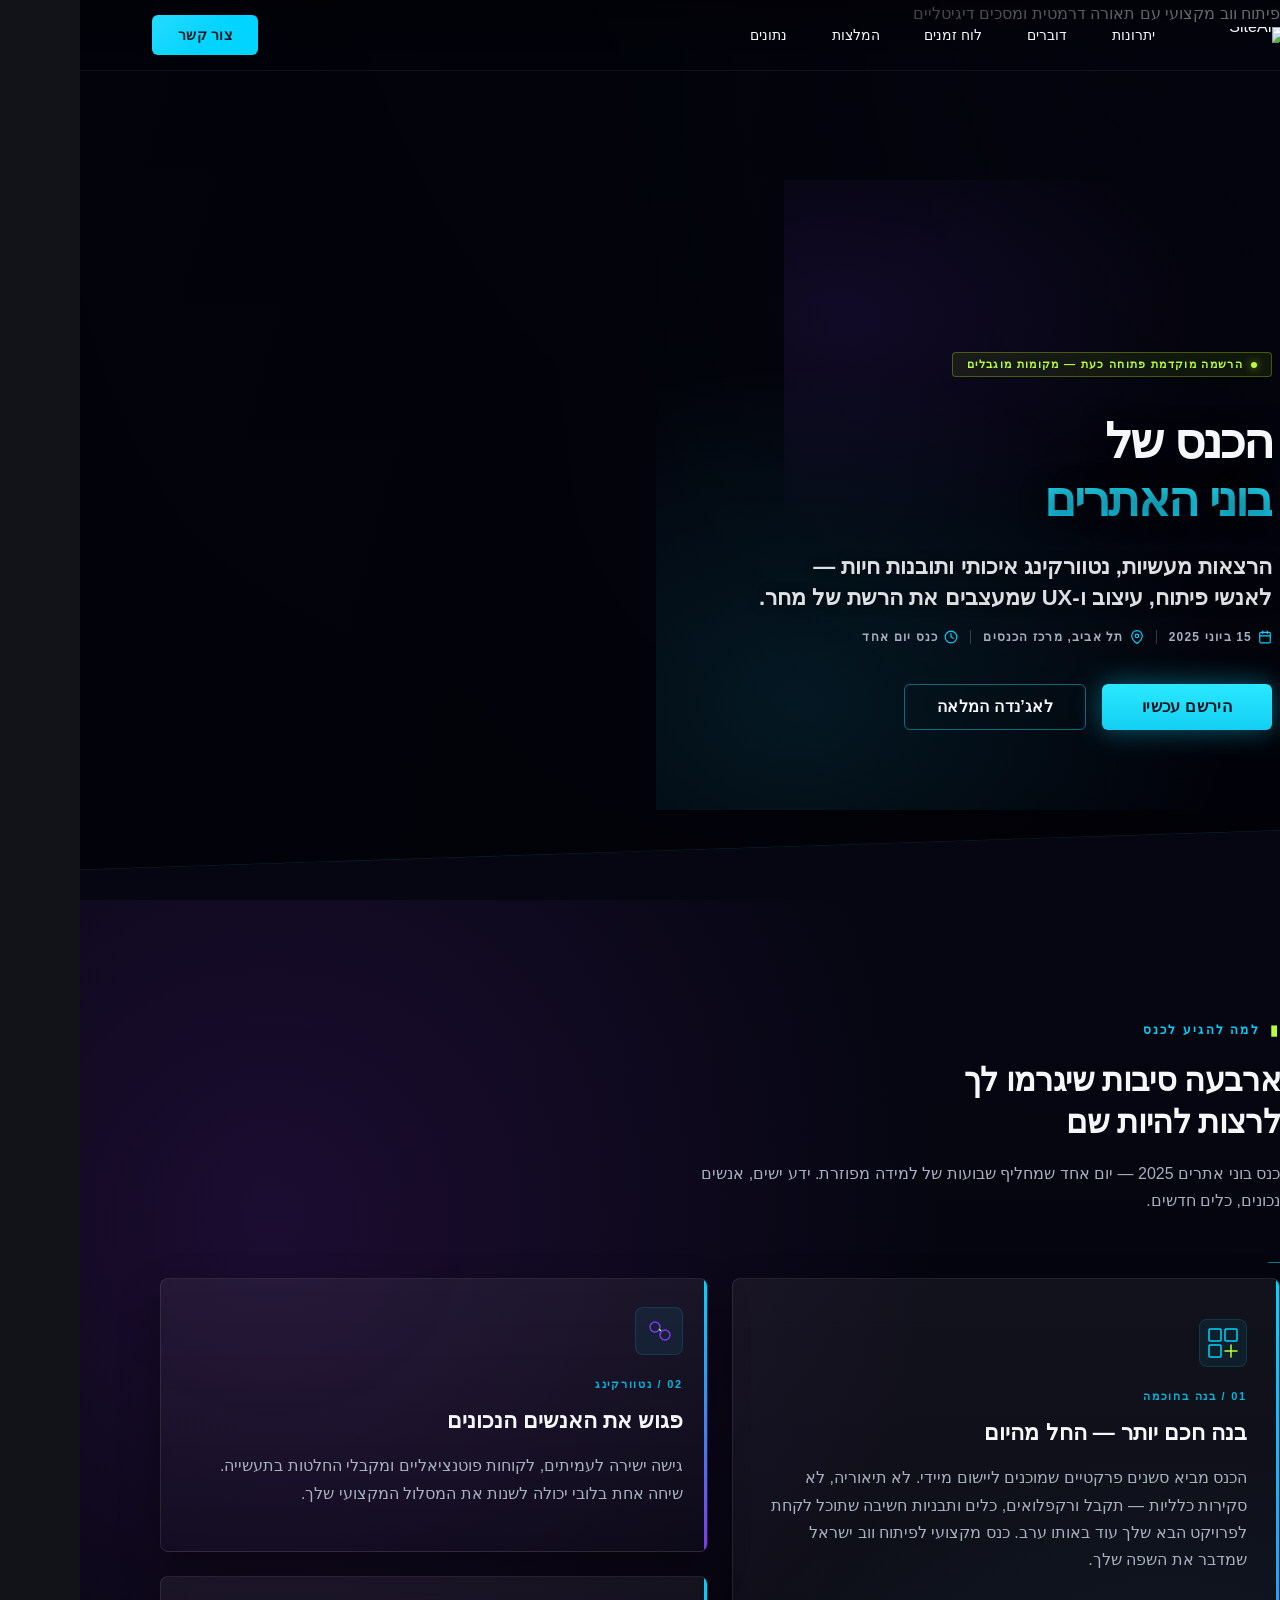
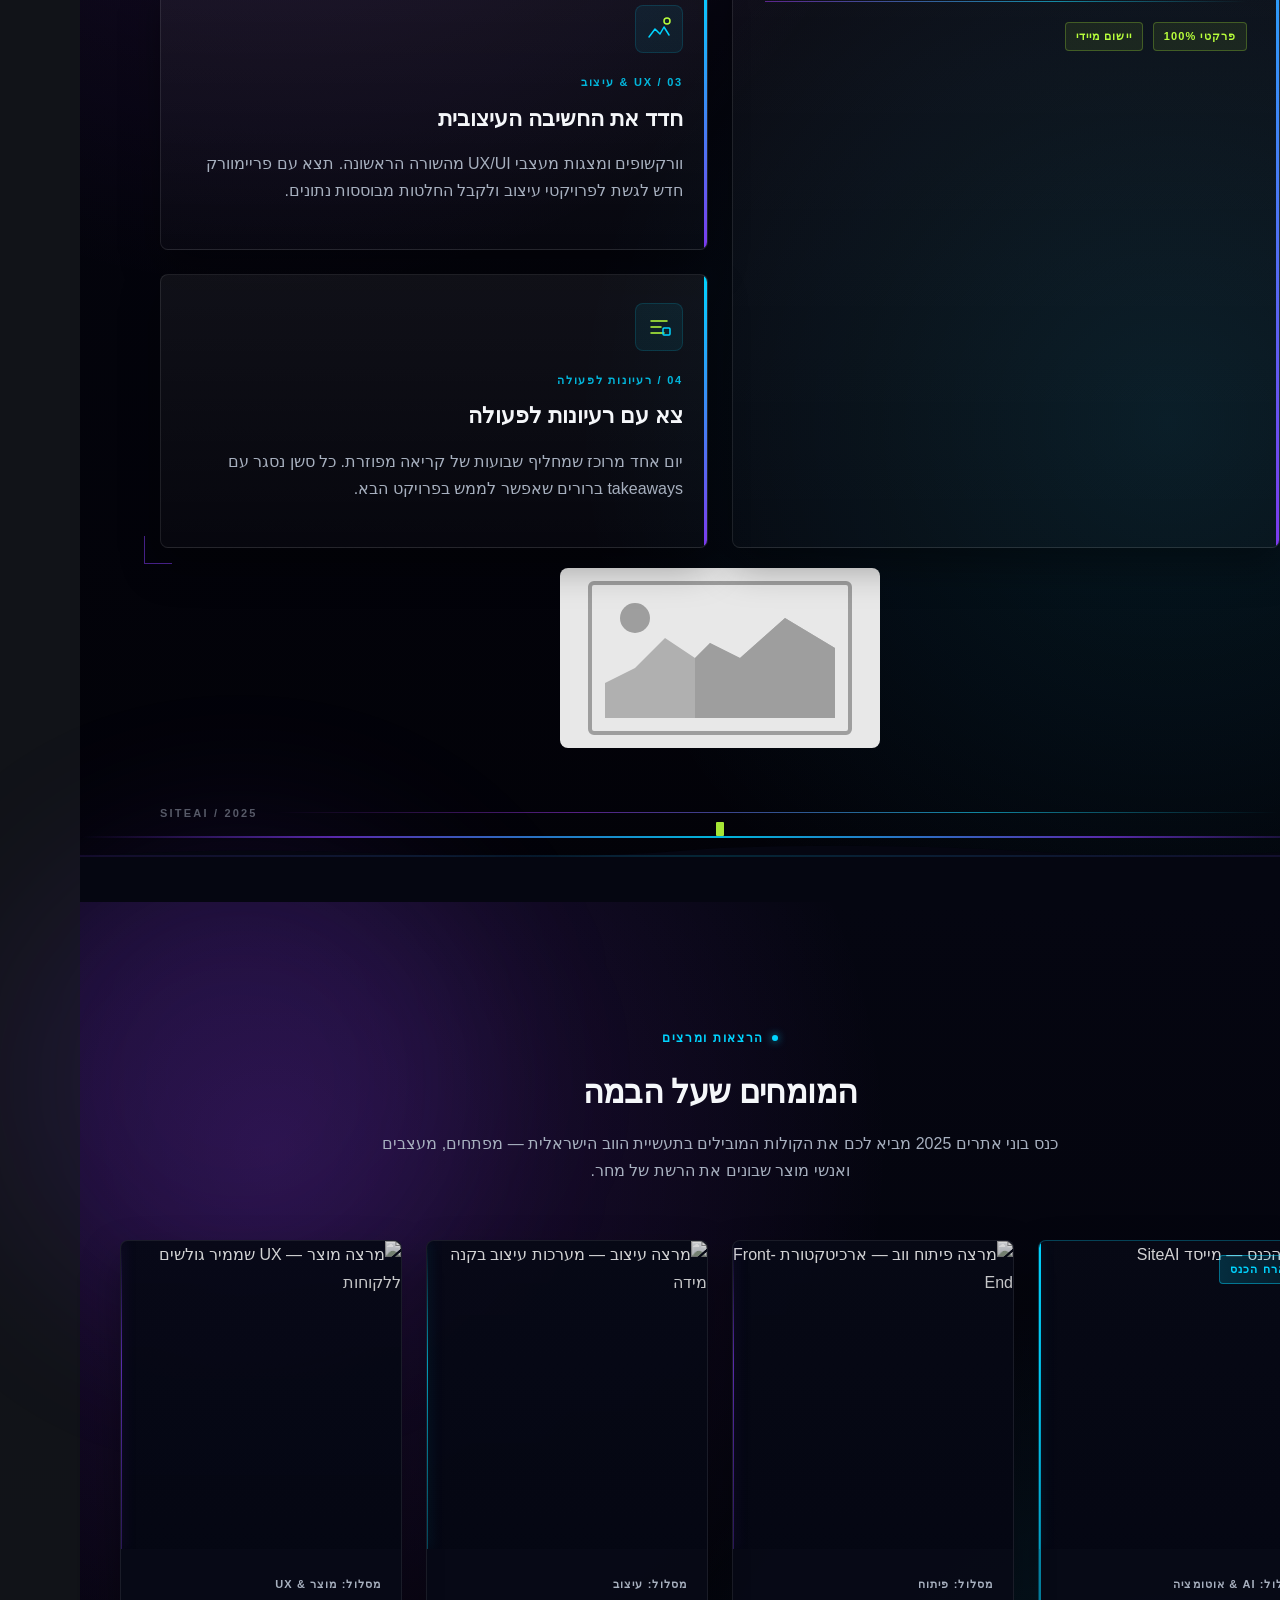
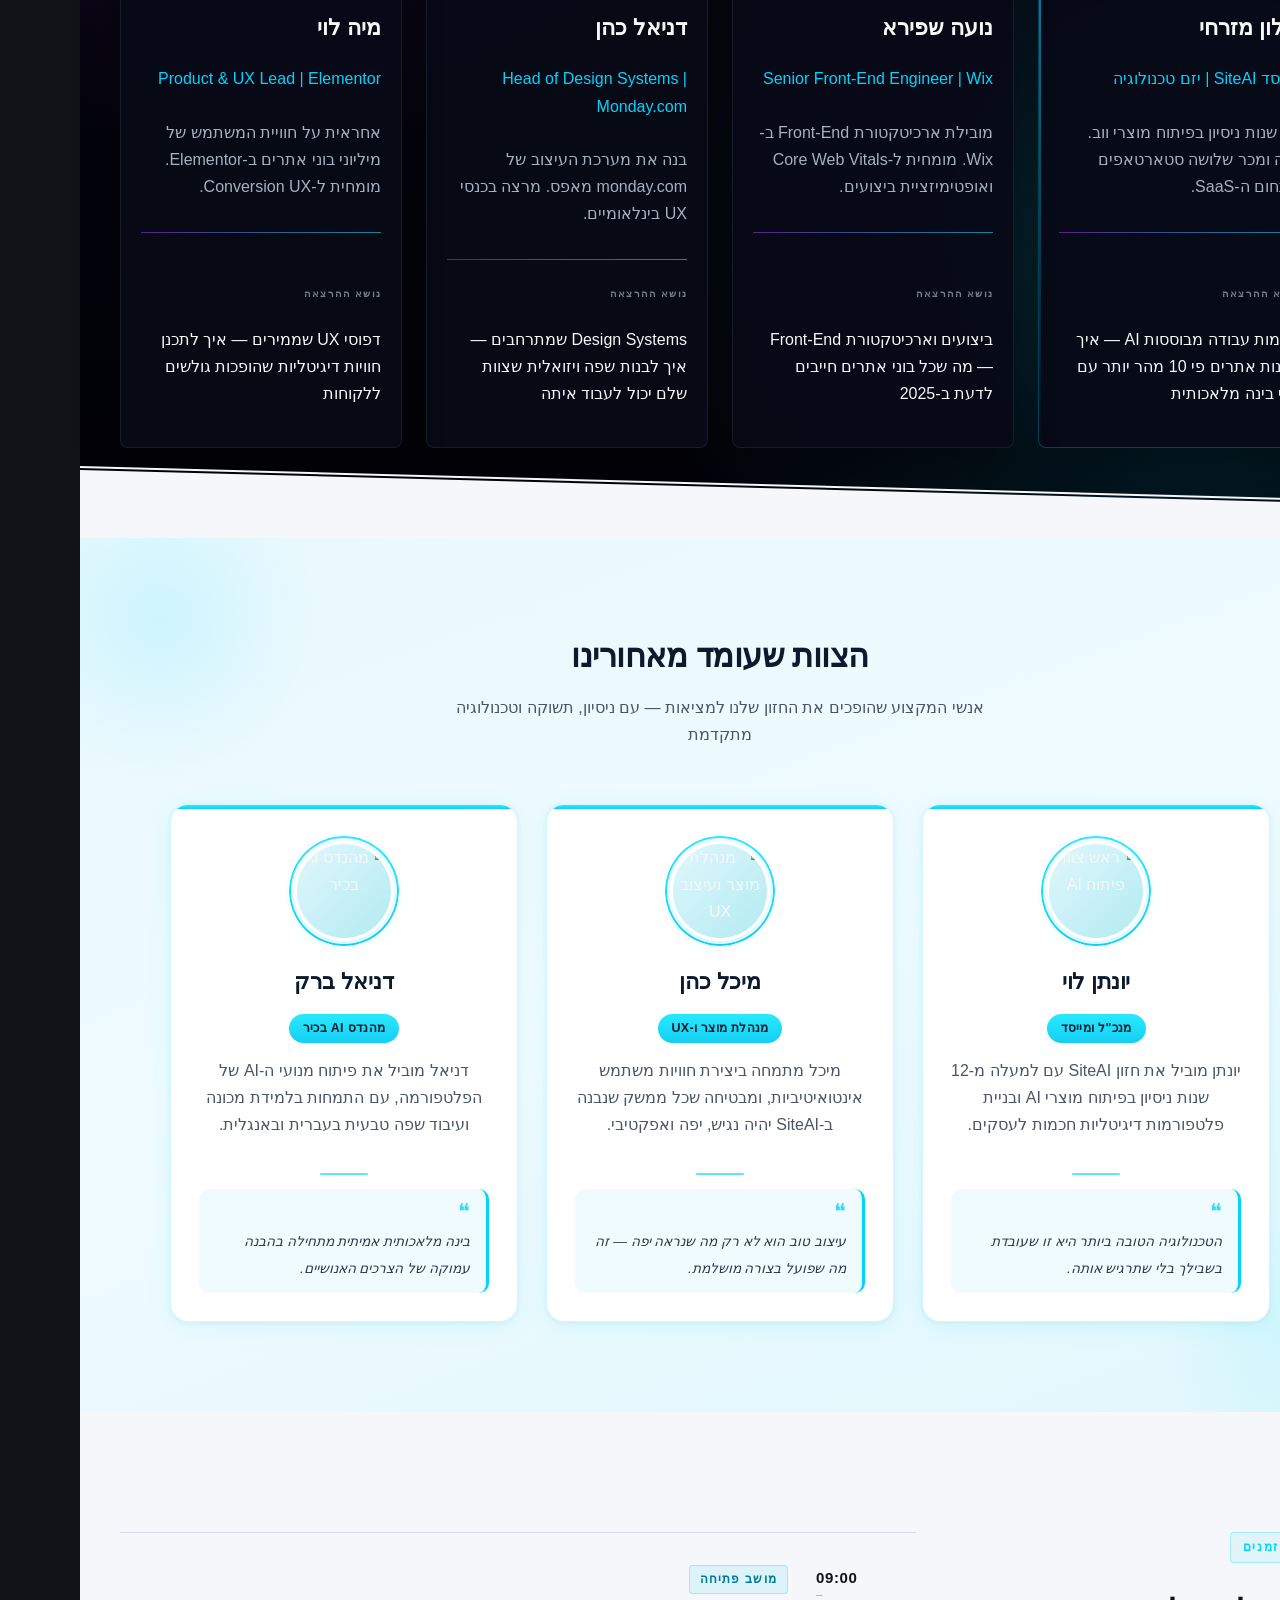
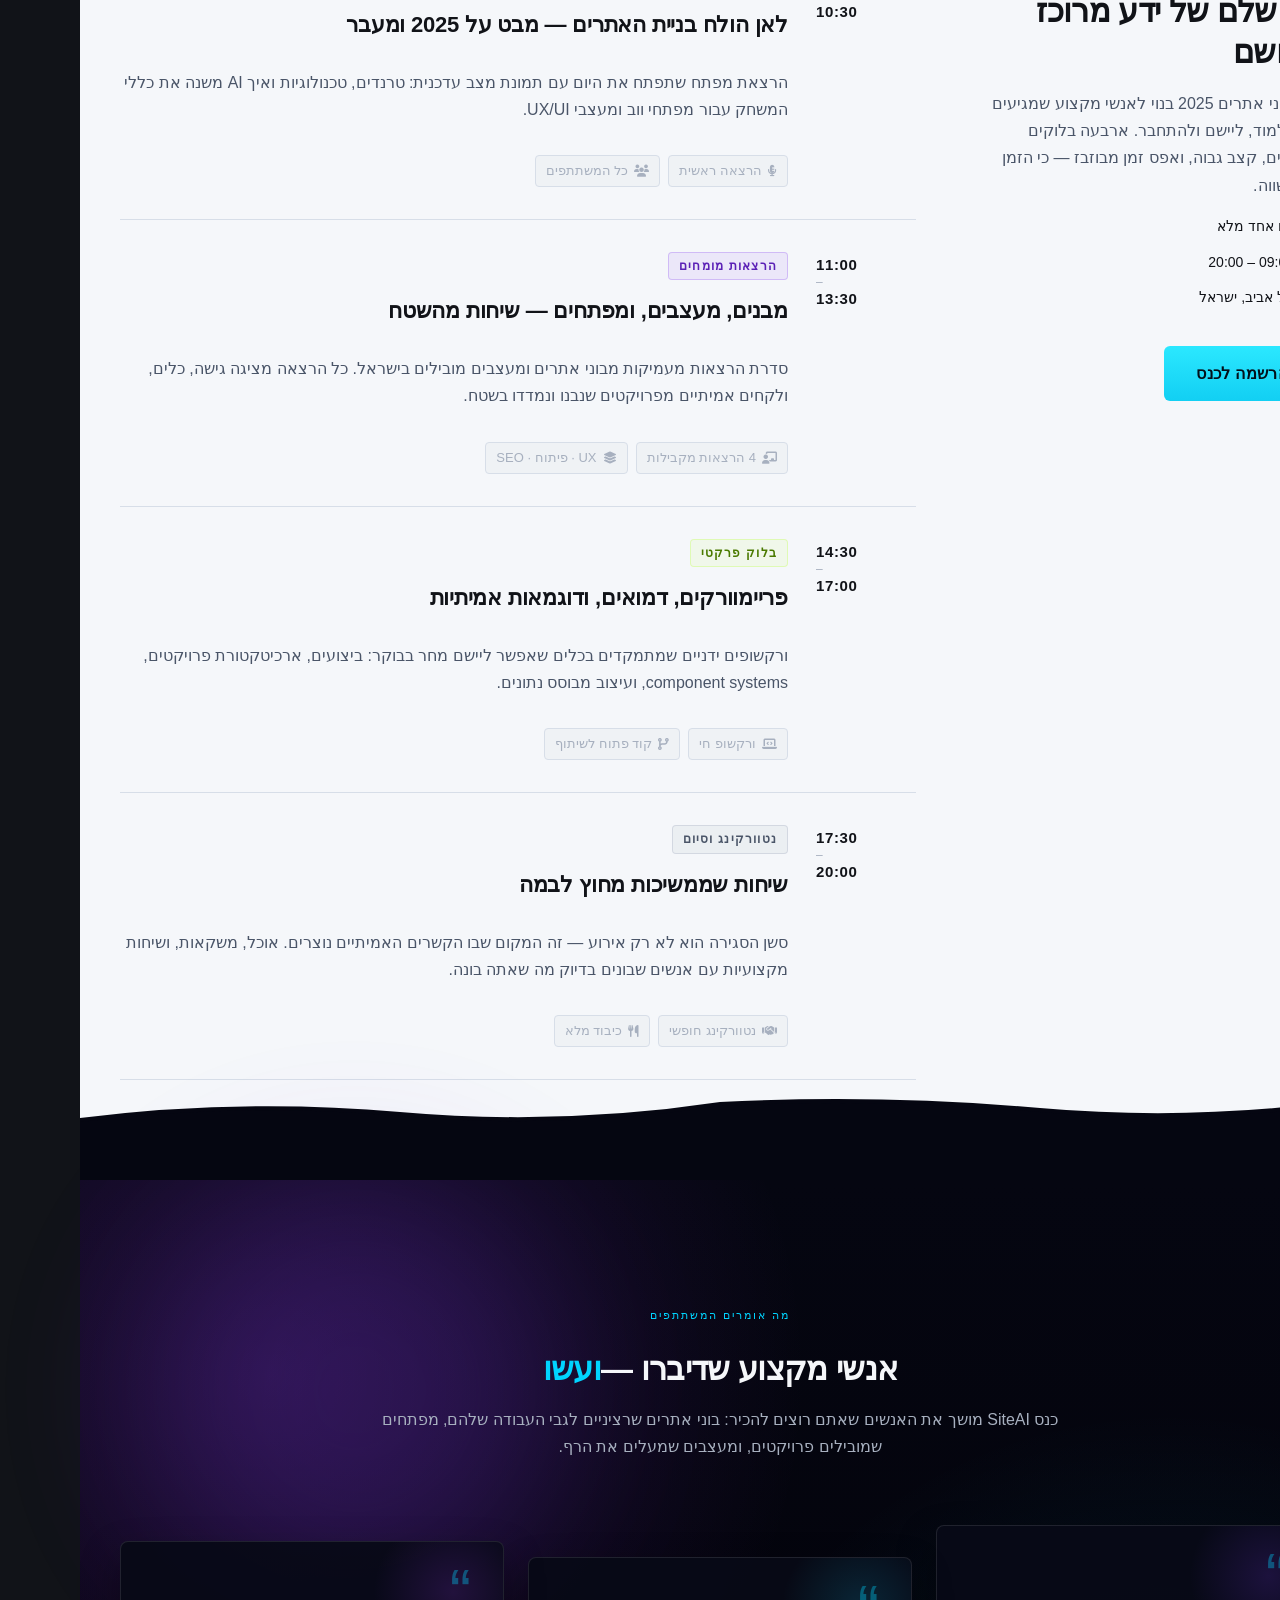
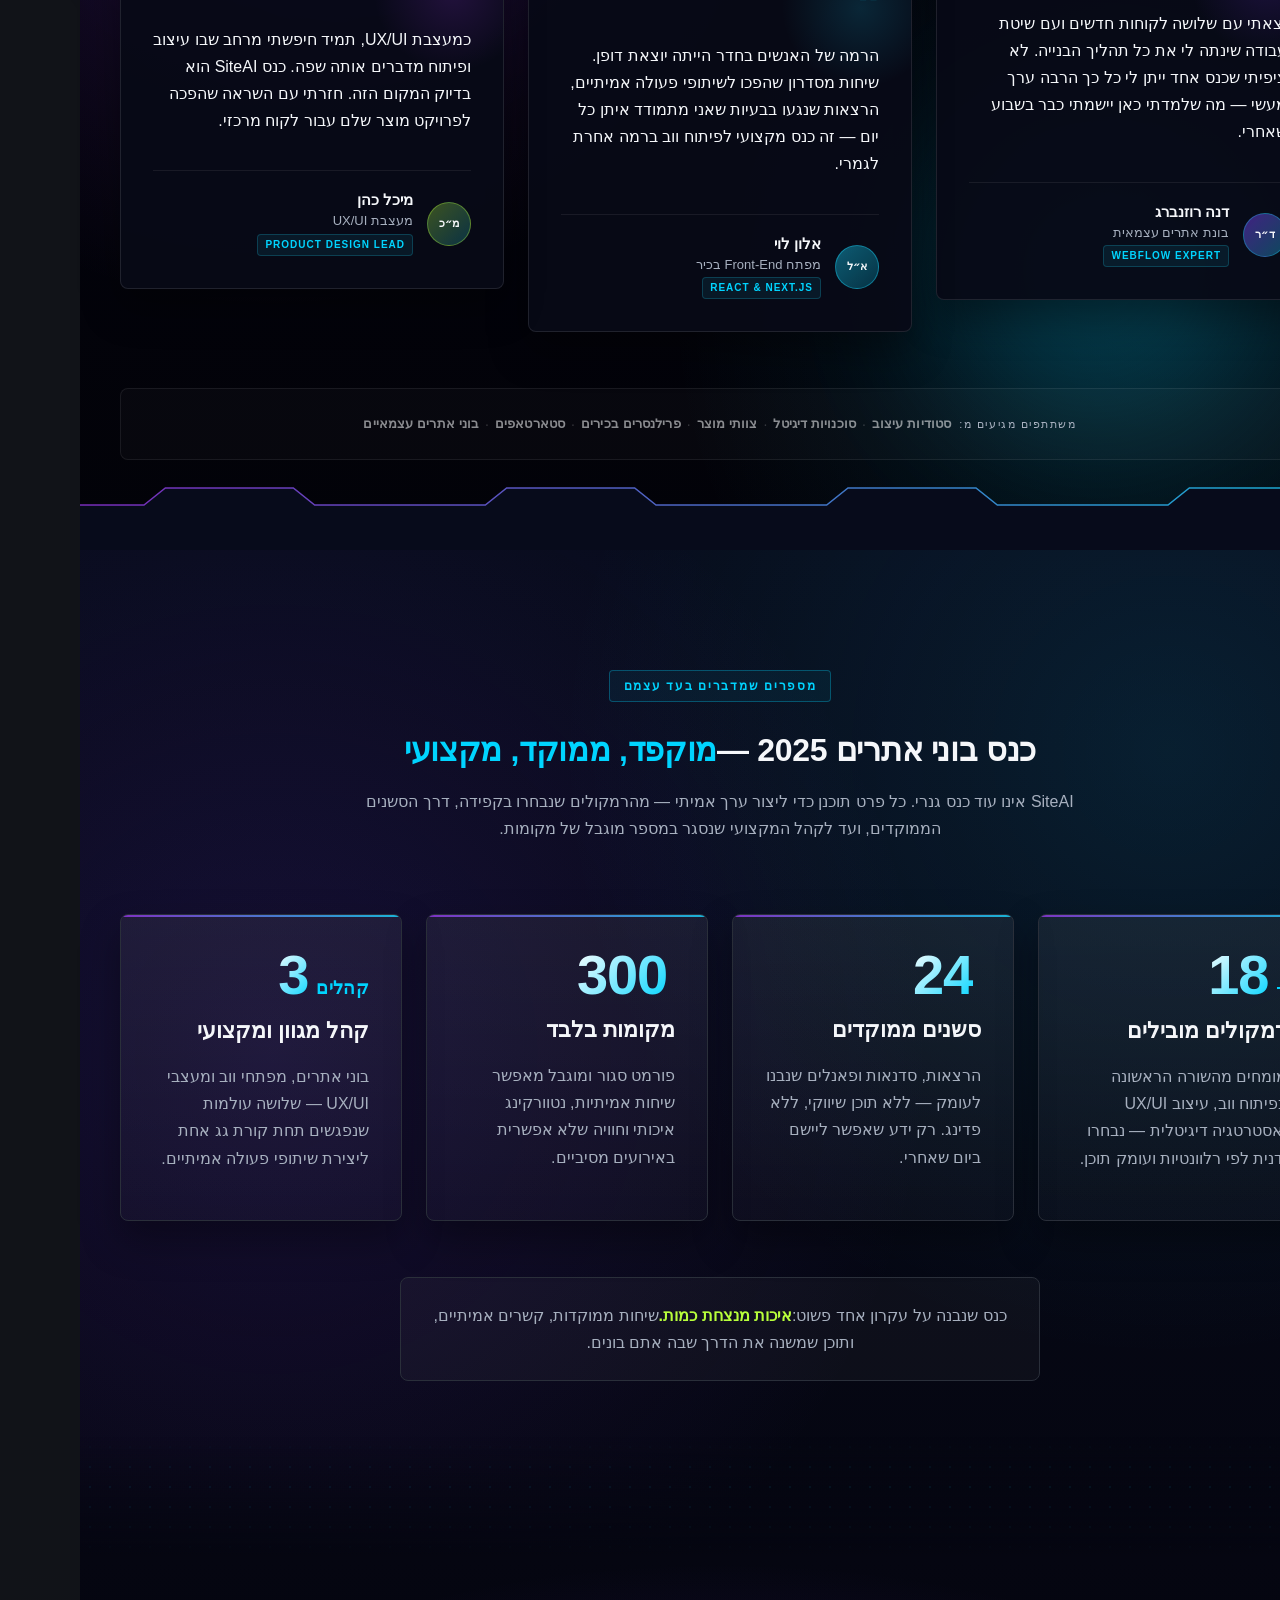
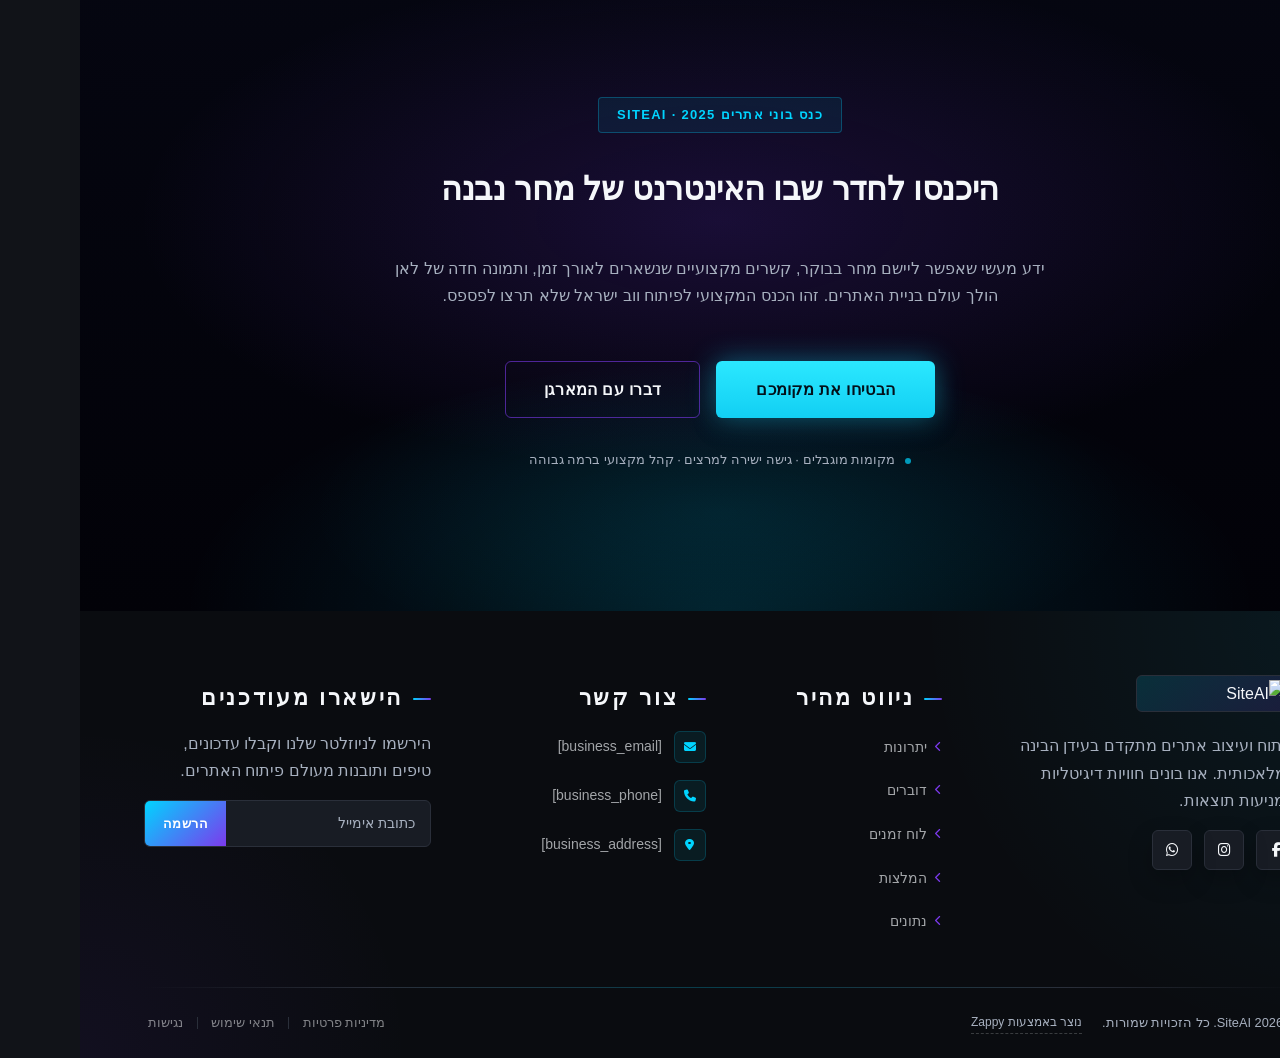
==== commit 43d6f300: "Incremental sync: 1 page(s) — update_image" ====
--- a/public/index.html
+++ b/public/index.html
@@ -1 +1 @@
-<!doctype html><html dir="rtl" lang="ar"><head><meta charset="UTF-8"><meta content="width=device-width,initial-scale=1" name="viewport"><meta content="index, follow" name="robots"><title>SiteAI — SiteAI</title><meta content="A professional conference event aimed at website builders and web developers. The event is organized by an individual host and focuses on bringing together prof" name="description"><meta content="SiteAI, כנס בוני אתרים 2025, כנס מקצועי לפיתוח ווב ישראל, כנס UX UI מעצבים ישראל" name="keywords"><link href="/assets/favicon.ico" rel="icon" type="image/x-icon"><link href="/assets/favicon-16x16.png" rel="icon" type="image/png" sizes="16x16"><link href="/assets/favicon-32x32.png" rel="icon" type="image/png" sizes="32x32"><link href="/assets/favicon-48x48.png" rel="icon" type="image/png" sizes="48x48"><link href="/assets/favicon-192x192.png" rel="icon" type="image/png" sizes="192x192"><link href="/assets/favicon-512x512.png" rel="icon" type="image/png" sizes="512x512"><link href="/assets/apple-touch-icon.png" rel="apple-touch-icon"><script>!function(){"use strict";var t="adc4ae76-997d-4c24-9d9f-639547e99454",e="https://qaapi.zappy5.com/api/analytics/track",a=18e5,n=2592e6,o=!0,i=!0,r=!0;var s=function(){var e="zappy_visitor_"+t,a=null;try{if(a=localStorage.getItem(e)){var o=JSON.parse(a),i=Date.now();if(i-o.created<n)return o.lastSeen=i,localStorage.setItem(e,JSON.stringify(o)),o.id}}catch(t){console.warn("Zappy Analytics: LocalStorage not available")}var r="zv_"+Date.now()+"_"+Math.random().toString(36).substr(2,9);try{localStorage.setItem(e,JSON.stringify({id:r,created:Date.now(),lastSeen:Date.now()}))}catch(t){}return r}(),c=function(){var e="zappy_session_"+t,n=null;try{if(n=sessionStorage.getItem(e)){var o=JSON.parse(n),i=Date.now();if(i-o.timestamp<a)return o.timestamp=i,sessionStorage.setItem(e,JSON.stringify(o)),o.id}}catch(t){console.warn("Zappy Analytics: SessionStorage not available")}var r="zs_"+Date.now()+"_"+Math.random().toString(36).substr(2,9);try{sessionStorage.setItem(e,JSON.stringify({id:r,timestamp:Date.now()}))}catch(t){}return r}();function l(a,n){n=n||{};var o={website_id:t,event_type:a,page_path:window.location.pathname,referrer:document.referrer||"direct",visitor_id:s,session_id:c,metadata:n};if(navigator.sendBeacon){var i=new Blob([JSON.stringify(o)],{type:"application/json"});navigator.sendBeacon(e,i)}else fetch(e,{method:"POST",headers:{"Content-Type":"application/json"},body:JSON.stringify(o),keepalive:!0}).catch(function(t){console.warn("Zappy Analytics: Failed to track event",t)})}o&&l("pageview",{title:document.title,url:window.location.href}),i&&document.addEventListener("click",function(t){var e=t.target;if("BUTTON"===e.tagName||e.closest("button")){var a="BUTTON"===e.tagName?e:e.closest("button");l("click",{element:"button",text:a.textContent.trim().substring(0,100),id:a.id||null,class:a.className||null})}else if("A"===e.tagName||e.closest("a")){var n="A"===e.tagName?e:e.closest("a");l("navigation",{element:"link",text:n.textContent.trim().substring(0,100),href:n.href,external:n.hostname!==window.location.hostname})}},!0),r&&document.addEventListener("submit",function(t){var e=t.target;l("form_submit",{form_id:e.id||null,form_name:e.name||null,form_action:e.action||null,form_method:e.method||"GET"})},!0);var d=Date.now();window.addEventListener("beforeunload",function(){l("page_unload",{time_on_page:Math.floor((Date.now()-d)/1e3),page_path:window.location.pathname})}),window.zappyAnalytics={track:l,getVisitorId:function(){return s},getSessionId:function(){return c}}}()</script><link href="/styles.css" rel="stylesheet"><link href="https://cdnjs.cloudflare.com/ajax/libs/font-awesome/6.4.0/css/all.min.css" rel="stylesheet" crossorigin="anonymous" integrity="sha512-iecdLmaskl7CVkqkXNQ/ZH/XLlvWZOJyj7Yy7tcenmpD1ypASozpmT/E0iPtmFIB46ZmdtAc9eNBvH0H/ZpiBw==" referrerpolicy="no-referrer"/><style id="zappy-dropdown-submenu-styles">#navMenu li:has(.sub-menu),.nav-menu li:has(.sub-menu),.navbar li:has(.sub-menu),nav li:has(.sub-menu){position:relative}#navMenu .sub-menu,.nav-menu .sub-menu,.navbar .sub-menu,nav .sub-menu{display:block!important;position:absolute!important;top:100%;left:0;min-width:220px;background:#fff;border-radius:8px;box-shadow:0 8px 25px rgba(0,0,0,.15);padding:8px 0;opacity:0;visibility:hidden;transform:translateY(10px);transition:all .3s ease;z-index:1000;list-style:none;pointer-events:none}#navMenu li:hover>.sub-menu,.nav-menu li:hover>.sub-menu,.navbar li:hover>.sub-menu,nav li:hover>.sub-menu{opacity:1!important;visibility:visible!important;transform:translateY(0)!important;pointer-events:auto!important}.sub-menu li{list-style:none;margin:0;padding:0}.sub-menu a{display:block!important;padding:10px 16px!important;color:var(--text-dark,#333)!important;font-weight:500;text-decoration:none;white-space:nowrap;transition:background-color .2s}.sub-menu a:hover{background-color:#f5f5f5}[dir=rtl] .nav-menu .sub-menu,[dir=rtl] .navbar .sub-menu,[dir=rtl] nav .sub-menu,html[lang=ar] .nav-menu .sub-menu,html[lang=ar] .navbar .sub-menu,html[lang=ar] nav .sub-menu,html[lang=he] .nav-menu .sub-menu,html[lang=he] .navbar .sub-menu,html[lang=he] nav .sub-menu{left:auto!important;right:0!important}.sub-menu:empty,.sub-menu:not(:has(li)):not(:has(> a)),.sub-menu:not(:has(li:not(.zappy-hidden-menu-item))):not(:has(> a)){display:none!important;opacity:0!important;visibility:hidden!important;pointer-events:none!important}li:has(.menu-group-title):hover>.sub-menu{opacity:1!important;visibility:visible!important;transform:translateY(0)!important;pointer-events:auto!important}#navMenu>li>.menu-group-title,.nav-menu>li>.menu-group-title{display:inline-block;padding:.5rem 1rem;cursor:default;user-select:none}@media (max-width:768px){#navMenu .sub-menu,.nav-menu .sub-menu,.navbar .sub-menu,nav .sub-menu{position:static!important;transform:none!important;box-shadow:none!important;background:0 0!important;max-height:0;overflow:hidden;opacity:0;visibility:hidden;transition:max-height .3s ease,opacity .3s ease;padding:0!important;border-radius:0!important}.sub-menu.mobile-expanded{max-height:60vh!important;overflow-y:auto!important;opacity:1!important;visibility:visible!important;padding:8px 0 8px 16px!important}[dir=rtl] .sub-menu.mobile-expanded,html[lang=he] .sub-menu.mobile-expanded{padding:8px 16px 8px 0!important}#navMenu li:hover>.sub-menu,.nav-menu li:hover>.sub-menu,.navbar li:hover>.sub-menu,nav li:hover>.sub-menu{opacity:0;visibility:hidden;pointer-events:none}#navMenu li>.sub-menu.mobile-expanded,.nav-menu li>.sub-menu.mobile-expanded,.navbar li>.sub-menu.mobile-expanded,nav li>.sub-menu.mobile-expanded{opacity:1!important;visibility:visible!important;pointer-events:auto!important}#navMenu li:has(.sub-menu),.nav-menu li:has(.sub-menu),.navbar li:has(.sub-menu),nav li:has(.sub-menu){display:flex!important;flex-wrap:wrap!important;align-items:center!important;position:relative!important;min-height:44px!important}#navMenu li:has(.sub-menu)>a,.nav-menu li:has(.sub-menu)>a,.navbar li:has(.sub-menu)>a,nav li:has(.sub-menu)>a{flex:1!important;min-width:0!important}#navMenu li:has(.sub-menu)>.menu-group-title,.nav-menu li:has(.sub-menu)>.menu-group-title,.navbar li:has(.sub-menu)>.menu-group-title,nav li:has(.sub-menu)>.menu-group-title{flex:1!important;min-width:0!important;padding:0!important;line-height:inherit!important}#navMenu li:has(.sub-menu)>.sub-menu,.nav-menu li:has(.sub-menu)>.sub-menu,.navbar li:has(.sub-menu)>.sub-menu,nav li:has(.sub-menu)>.sub-menu{flex-basis:100%!important;width:100%!important}#navMenu li:has(.sub-menu)>a [class*=arrow],#navMenu li:has(.sub-menu)>a [class*=chevron],.nav-menu li:has(.sub-menu)>a .fa-angle-down,.nav-menu li:has(.sub-menu)>a .fa-chevron-down,.nav-menu li:has(.sub-menu)>a [class*=arrow],.nav-menu li:has(.sub-menu)>a [class*=chevron],nav li:has(.sub-menu)>a [class*=arrow],nav li:has(.sub-menu)>a [class*=chevron]{display:none!important;visibility:hidden!important}.mobile-submenu-toggle{display:flex!important;align-items:center!important;justify-content:center!important;width:44px!important;height:auto!important;background:0 0!important;border:none!important;cursor:pointer!important;color:var(--text-light)!important;position:static!important;flex-shrink:0!important;align-self:stretch!important;z-index:2!important;padding:0!important;margin:0!important}.mobile-submenu-toggle::after{content:''!important;width:0!important;height:0!important;border-left:6px solid transparent!important;border-right:6px solid transparent!important;border-top:7px solid currentColor!important;transition:transform .3s ease!important}.mobile-submenu-toggle.expanded::after{transform:rotate(180deg)!important}.sub-menu a{padding:10px 0!important;display:block!important;color:var(--text-light)!important}.navbar .sub-menu li a,.zappy-products-dropdown .sub-menu a,nav.navbar .sub-menu li a{color:var(--text-light)!important}}@media (min-width:769px){.mobile-submenu-toggle{display:none!important}}</style><style id="mobile-lang-menu-deployed-css">@media (max-width:768px){.lang-switcher,.nav-container .lang-switcher,.nav-cta-container .lang-switcher,.nav-ecommerce-icons .lang-switcher,.nav-icons-left .lang-switcher,.navbar .lang-switcher,.navbar .nav-cta-container .lang-switcher{display:none!important}.mobile-lang-menu{width:100%;border-top:1px solid rgba(128,128,128,.2);padding:8px 0 0 0;margin-top:8px}.mobile-lang-toggle{display:flex!important;align-items:center;justify-content:space-between;width:100%;padding:12px 16px;background:0 0;border:none;cursor:pointer;font-size:15px;color:inherit;font-family:inherit}.mobile-lang-toggle::after{content:'';display:inline-block;width:8px;height:8px;border-right:2px solid currentColor;border-bottom:2px solid currentColor;transform:rotate(45deg);transition:transform .3s ease;margin-left:8px}.mobile-lang-toggle.expanded::after{transform:rotate(-135deg)}.mobile-lang-options{max-height:0;overflow:hidden;transition:max-height .3s ease}.mobile-lang-options.expanded{max-height:300px}.mobile-lang-option{display:flex!important;align-items:center;gap:10px;padding:10px 24px;text-decoration:none;color:inherit;font-size:14px;font-family:inherit}.mobile-lang-option:hover{background:rgba(128,128,128,.1)}.mobile-lang-option.active{font-weight:600;opacity:.7;pointer-events:none}.mobile-lang-option img{width:20px;height:20px;border-radius:50%}}@media (min-width:769px){.mobile-lang-menu{display:none!important}}</style><style id="zappy-widget-visibility">#mic-access-tool-box,#mic-access-tool-general-button,#mic-init-access-tool #mic-access-tool-box,#mic-init-access-tool #mic-access-tool-general-button,#mic-init-access-tool .mic-access-tool-general-button,._access-icon,._access-menu,.mic-access-tool-box,.mic-access-tool-general-button,div[id*=mic-access-tool-box]{display:none!important;visibility:hidden!important;opacity:0!important;pointer-events:none!important}</style></head><body><nav class="navbar" dir="rtl"><button class="mobile-toggle" aria-label="Menu" id="mobileToggle"><svg viewBox="0 0 24 24" fill="none" height="24" width="24" class="hamburger-icon"><path d="M3 12h18M3 6h18M3 18h18" stroke="currentColor" stroke-width="2" stroke-linecap="round"></path></svg><svg viewBox="0 0 24 24" fill="none" height="24" width="24" class="close-icon" style="display:none"><path d="M18 6L6 18M6 6l12 12" stroke="currentColor" stroke-width="2" stroke-linecap="round"></path></svg></button><button class="phone-header-btn" aria-label="Call" data-phone="[business_phone]"><svg viewBox="0 0 24 24" fill="currentColor" height="20" width="20"><path d="M22 16.92v3a2 2 0 0 1-2.18 2 19.79 19.79 0 0 1-8.63-3.07 19.5 19.5 0 0 1-6-6 19.79 19.79 0 0 1-3.07-8.67A2 2 0 0 1 4.11 2h3a2 2 0 0 1 2 1.72 12.84 12.84 0 0 0 .7 2.81 2 2 0 0 1-.45 2.11L8.09 9.91a16 16 0 0 0 6 6l1.27-1.27a2 2 0 0 1 2.11-.45 12.84 12.84 0 0 0 2.81.7A2 2 0 0 1 22 16.92z"></path></svg></button><div class="nav-container"><div class="nav-right-group"><div class="nav-brand"><a href="/" class="logo-link"><img alt="SiteAI" src="/assets/business-logo.webp" class="logo"></a></div><ul class="nav-menu" id="navMenu"><li><a href="#benefits">יתרונות</a></li><li><a href="#speakers">דוברים</a></li><li><a href="#schedule">לוח זמנים</a></li><li><a href="#testimonials">המלצות</a></li><li><a href="#stats">נתונים</a></li></ul></div><div class="nav-cta-container"><a href="#cta" class="nav-cta-btn">צור קשר</a></div></div></nav><script>window.addEventListener("load",function(){const e=document.querySelector(".navbar, nav, header");if(!e)return void console.log("[Navbar] Navbar element not found");let t=document.getElementById("mobileToggle")||document.querySelector(".mobile-toggle")||document.querySelector(".hamburger")||document.querySelector(".hamburger-menu")||document.querySelector(".menu-toggle")||document.querySelector(".burger-menu")||document.querySelector('[aria-label="Menu"]')||document.querySelector('[aria-label="תפריט"]');const o=document.querySelector(".phone-header-btn"),n=window.getComputedStyle(e);let r=n.backgroundColor;if(console.log("[Navbar] Initial navbar background:",r),"transparent"===r||"rgba(0, 0, 0, 0)"===r||r.startsWith("rgba")&&r.includes(", 0)")){const e=n.backgroundImage;if(e&&"none"!==e)console.log("[Navbar] Navbar has background image/gradient, using dark text"),r="rgb(240, 240, 240)";else{const e=window.getComputedStyle(document.body).backgroundColor;console.log("[Navbar] Navbar transparent, using body background:",e),r=e}}const i=r.match(/\d+/g);if(i&&i.length>=3){const e=(.299*parseInt(i[0])+.587*parseInt(i[1])+.114*parseInt(i[2]))/255;console.log("[Navbar] Mobile button colors preserved from Claude CSS (luminance:",e.toFixed(2)+")");const n=document.createElement("style");n.id="zappy-mobile-nav-fix";document.documentElement.lang;document.documentElement.dir,n.textContent='\n        /* Hide mobile buttons on desktop, show only on mobile */\n        @media (min-width: 769px) {\n          .mobile-toggle,\n          .phone-header-btn {\n            display: none !important;\n          }\n        }\n        \n        /* Show and position mobile buttons correctly on mobile */\n        @media (max-width: 768px) {\n          .mobile-toggle,\n          .phone-header-btn {\n            position: absolute !important;\n            top: 50% !important;\n            transform: translateY(-50%) !important;\n            z-index: 1001 !important;\n            display: flex !important;\n            align-items: center !important;\n            justify-content: center !important;\n            width: 36px !important;\n            height: 36px !important;\n            border-radius: 50% !important;\n            border: none !important;\n            cursor: pointer !important;\n            padding: 6px !important;\n            background: none !important;\n            color: var(--nav-text, var(--text-light)) !important;\n          }\n          \n          /* LTR positioning (default): hamburger LEFT, phone RIGHT */\n          html:not([dir="rtl"]):not([lang="he"]):not([lang="ar"]) .mobile-toggle,\n          html[dir="ltr"] .mobile-toggle {\n            left: 12px !important;\n            right: auto !important;\n          }\n          html:not([dir="rtl"]):not([lang="he"]):not([lang="ar"]) .phone-header-btn,\n          html[dir="ltr"] .phone-header-btn {\n            right: 12px !important;\n            left: auto !important;\n          }\n          \n          /* RTL positioning: hamburger RIGHT, phone LEFT */\n          html[dir="rtl"] .mobile-toggle,\n          html[lang="he"] .mobile-toggle,\n          html[lang="ar"] .mobile-toggle {\n            right: 12px !important;\n            left: auto !important;\n          }\n          html[dir="rtl"] .phone-header-btn,\n          html[lang="he"] .phone-header-btn,\n          html[lang="ar"] .phone-header-btn {\n            left: 12px !important;\n            right: auto !important;\n          }\n          \n          /* CRITICAL: Ensure nav-container has min-height on mobile */\n          /* All children are positioned absolutely/fixed on mobile, so height:auto collapses to 0 */\n          .nav-container {\n            min-height: 70px !important;\n            position: relative !important;\n          }\n          \n          /* Ensure SVG icons are properly sized and inherit color */\n          .mobile-toggle svg,\n          .phone-header-btn svg {\n            width: 24px !important;\n            height: 24px !important;\n            /* Don\'t force display - let JavaScript control hamburger/close toggle */\n          }\n          \n          /* Reset nav-cta-container on mobile - remove desktop box-shadow/padding */\n          /* that creates a visible ghost box when CTA button is hidden */\n          .nav-cta-container {\n            box-shadow: none !important;\n            padding: 0 !important;\n          }\n          \n          /* Hide nav-cta-container entirely on mobile when there\'s no lang-switcher */\n          /* (only the CTA button is inside, and it\'s hidden on mobile) */\n          .nav-cta-container:not(:has(.lang-switcher)) {\n            display: none !important;\n          }\n          \n          /* CRITICAL: Prevent hero image fade gradient from bleeding over headline text */\n          /* The .image-fade-gradient has bottom: -30px (extends below parent) */\n          /* On mobile stacked layout, this overlaps the h1 text below the image */\n          .hero-image-column {\n            overflow: hidden !important;\n          }\n          .image-fade-gradient {\n            bottom: 0 !important;\n          }\n          \n          /* Hide desktop language switcher on mobile - hamburger menu handles it */\n          /* High specificity to override stored CSS */\n          .lang-switcher,\n          .nav-cta-container .lang-switcher,\n          .nav-container .lang-switcher,\n          .navbar .lang-switcher,\n          .navbar .nav-cta-container .lang-switcher {\n            display: none !important;\n          }\n        }\n      ';const r=document.getElementById("zappy-mobile-nav-fix");r&&r.remove(),document.head.appendChild(n),console.log("[Navbar] Critical CSS injected for mobile nav positioning");const l=window.innerWidth<=768;if(t){const e=t.querySelector(".hamburger-icon"),o=t.querySelector(".close-icon");e&&(e.style.setProperty("width","24px","important"),e.style.setProperty("height","24px","important"),e.style.setProperty("display","block","important")),o&&(o.style.setProperty("width","24px","important"),o.style.setProperty("height","24px","important"),o.style.setProperty("display","none","important")),l?(t.style.setProperty("position","absolute","important"),t.style.setProperty("top","50%","important"),t.style.setProperty("transform","translateY(-50%)","important"),t.style.setProperty("z-index","1001","important"),t.style.removeProperty("left"),t.style.removeProperty("right"),console.log("[Navbar] Mobile toggle positioning applied (mobile viewport)")):(t.style.removeProperty("position"),t.style.removeProperty("top"),t.style.removeProperty("transform"),t.style.removeProperty("z-index"),t.style.removeProperty("left"),t.style.removeProperty("right"),console.log("[Navbar] Desktop viewport - cleared mobile toggle inline positioning"))}if(o){const e=o.querySelector("svg");e&&(e.style.width="24px",e.style.height="24px",e.setAttribute("width","24"),e.setAttribute("height","24")),l?(o.style.setProperty("position","absolute","important"),o.style.setProperty("top","50%","important"),o.style.setProperty("transform","translateY(-50%)","important"),o.style.setProperty("z-index","1001","important"),o.style.removeProperty("left"),o.style.removeProperty("right"),console.log("[Navbar] Phone button positioning applied (mobile viewport)")):(o.style.removeProperty("position"),o.style.removeProperty("top"),o.style.removeProperty("transform"),o.style.removeProperty("z-index"),o.style.removeProperty("left"),o.style.removeProperty("right"),console.log("[Navbar] Desktop viewport - cleared phone button inline positioning"))}}else console.log("[Navbar] Could not parse background color:",r);t=document.getElementById("mobileToggle")||document.querySelector(".mobile-toggle")||document.querySelector(".hamburger")||document.querySelector(".hamburger-menu")||document.querySelector(".menu-toggle")||document.querySelector(".burger-menu")||document.querySelector('[aria-label="Menu"]')||document.querySelector('[aria-label="תפריט"]');const l=document.getElementById("navMenu")||document.querySelector(".nav-menu")||document.querySelector(".nav-links")||document.querySelector("nav ul:not(.submenu)");if(!t||!l)return void console.log("[Navbar] Mobile toggle or menu not found:",{toggle:!!t,menu:!!l});l.id||(l.id="navMenu"),console.log("[Navbar] Initializing mobile menu...");const a=t.cloneNode(!0);t.parentNode.replaceChild(a,t),a.addEventListener("click",function(e){e.preventDefault(),e.stopPropagation();const t=this.querySelector(".hamburger-icon"),o=this.querySelector(".close-icon");l.classList.contains("active")?(l.classList.remove("active"),t&&t.style.setProperty("display","block","important"),o&&o.style.setProperty("display","none","important"),document.body.style.overflow="",console.log("[Navbar] Menu closed")):(l.classList.add("active"),t&&t.style.setProperty("display","none","important"),o&&o.style.setProperty("display","block","important"),document.body.style.overflow="hidden",console.log("[Navbar] Menu opened"))}),l.querySelectorAll("a").forEach(function(e){e.addEventListener("click",function(){if("#"===this.getAttribute("href"))return;const e=a.querySelector(".hamburger-icon"),t=a.querySelector(".close-icon");l.classList.remove("active"),e&&e.style.setProperty("display","block","important"),t&&t.style.setProperty("display","none","important"),document.body.style.overflow="",console.log("[Navbar] Menu closed (link clicked)")})});var s=l.querySelectorAll(".dropdown-toggle");s.forEach(function(e){e.addEventListener("click",function(e){e.preventDefault(),e.stopPropagation();var t=this.closest(".nav-dropdown");t&&(t.parentNode.querySelectorAll(".nav-dropdown.open").forEach(function(e){e!==t&&e.classList.remove("open")}),t.classList.toggle("open"),console.log("[Navbar] Dropdown toggled:",t.classList.contains("open")?"open":"closed"))})}),document.addEventListener("click",function(e){e.target.closest(".nav-dropdown")||document.querySelectorAll(".nav-dropdown.open").forEach(function(e){e.classList.remove("open")})}),console.log("[Navbar] Dropdown handlers initialized for "+s.length+" dropdowns"),o&&o.addEventListener("click",function(){const e=document.querySelectorAll('a[href^="tel:"]'),t=e.length>0?e[0].getAttribute("href").replace("tel:",""):"[business_phone]";window.location.href="tel:"+t,console.log("[Navbar] Phone button clicked")}),console.log("[Navbar] Mobile menu initialized successfully");const p=function(){const e=document.querySelector(".whatsapp-float");e&&(window.innerWidth>=769?(e.style.setProperty("display","none","important"),e.style.setProperty("visibility","hidden","important"),e.style.setProperty("opacity","0","important"),e.style.setProperty("pointer-events","none","important"),console.log("[WhatsApp] Button hidden on desktop")):(e.style.removeProperty("display"),e.style.removeProperty("visibility"),e.style.removeProperty("opacity"),e.style.removeProperty("pointer-events"),console.log("[WhatsApp] Button visible on mobile")))};let c;p(),window.addEventListener("resize",function(){clearTimeout(c),c=setTimeout(p,100)})})</script><main><section class="index-hero-section" data-layout-spec="בית-hero" dir="rtl" id="hero" data-hero-type="fullscreen-scrim"><div class="index-hero-bg"><img alt="במת כנס פיתוח ווב מקצועי עם תאורה דרמטית ומסכים דיגיטליים" src="/assets/site-index-hero-image-1.webp" data-context="Premium web conference main stage with dramatic cinematic lighting: large curved digital screens displaying code, design systems, and modern web interfaces. Subtle audience silhouettes in darkness, spotlights cutting through atmospheric haze, a sleek dark stage with technical equipment. The mood is sophisticated, high-caliber, and cinematic — like a top-tier tech keynote event. Deep graphite-black tones with electric blue and purple accent lighting. Wide panoramic shot with generous negative space on the right side for text overlay." data-placeholder="index-hero-image-1" height="900" width="1440" data-hero-bg="true"></div><div class="index-hero-scrim" aria-hidden="true"></div><div class="index-hero-glow-cyan" aria-hidden="true"></div><div class="index-hero-glow-purple" aria-hidden="true"></div><div class="index-hero-content-wrap"><div class="index-hero-content"><div class="index-hero-badge"><span class="index-hero-badge-dot" aria-hidden="true"></span><span>הרשמה מוקדמת פתוחה כעת — מקומות מוגבלים</span></div><h1 class="index-hero-h1">הכנס של<br><span class="index-hero-h1-accent">בוני האתרים</span></h1><h3 class="index-hero-subtitle">הרצאות מעשיות, נטוורקינג איכותי ותובנות חיות —<br>לאנשי פיתוח, עיצוב ו-UX שמעצבים את הרשת של מחר.</h3><div class="index-hero-meta"><div class="index-hero-meta-item"><svg viewBox="0 0 24 24" aria-hidden="true" xmlns="http://www.w3.org/2000/svg" data-element-type="icon" data-icon-type="svg" fill="none" height="14" width="14" stroke="currentColor" stroke-linecap="round" stroke-linejoin="round" stroke-width="2"><rect height="18" width="18" x="3" y="4" rx="2" ry="2"></rect><line x1="16" x2="16" y1="2" y2="6"></line><line x1="8" x2="8" y1="2" y2="6"></line><line x1="3" x2="21" y1="10" y2="10"></line></svg><span>15 ביוני 2025</span></div><span class="index-hero-meta-sep" aria-hidden="true"></span><div class="index-hero-meta-item"><svg viewBox="0 0 24 24" aria-hidden="true" xmlns="http://www.w3.org/2000/svg" data-element-type="icon" data-icon-type="svg" fill="none" height="14" width="14" stroke="currentColor" stroke-linecap="round" stroke-linejoin="round" stroke-width="2"><path d="M21 10c0 7-9 13-9 13s-9-6-9-13a9 9 0 0 1 18 0z"></path><circle cx="12" cy="10" r="3"></circle></svg><span>תל אביב, מרכז הכנסים</span></div><span class="index-hero-meta-sep" aria-hidden="true"></span><div class="index-hero-meta-item"><svg viewBox="0 0 24 24" aria-hidden="true" xmlns="http://www.w3.org/2000/svg" data-element-type="icon" data-icon-type="svg" fill="none" height="14" width="14" stroke="currentColor" stroke-linecap="round" stroke-linejoin="round" stroke-width="2"><circle cx="12" cy="12" r="10"></circle><polyline points="12 6 12 12 16 14"></polyline></svg><span>כנס יום אחד</span></div></div><div class="index-hero-ctas"><a href="#register" class="index-hero-btn-primary">הירשם עכשיו</a><a href="#agenda" class="index-hero-btn-secondary">לאג’נדה המלאה</a></div></div></div><div class="index-hero-divider-wrapper"><svg viewBox="0 0 1440 90" aria-hidden="true" xmlns="http://www.w3.org/2000/svg" data-no-icon-edit="true" preserveAspectRatio="none"><line x1="0" x2="1440" y1="60" y2="18" stroke="rgba(25,217,255,0.18)" stroke-width="1"></line><line x1="0" x2="1440" y1="68" y2="26" stroke="rgba(168,60,255,0.10)" stroke-width="1"></line><path d="M0,90 L0,60 L1440,18 L1440,90 Z" fill="#050611"></path></svg></div></section><section class="index-benefits-section" data-layout-spec="בית-benefits" dir="rtl" id="index-benefits-section"><div class="index-benefits-container"><div class="index-benefits-intro"><div class="index-benefits-label"><span class="index-benefits-cursor">▮</span><span>למה להגיע לכנס</span></div><h2 class="index-benefits-heading">ארבעה סיבות שיגרמו לך<br>לרצות להיות שם</h2><p class="index-benefits-subtext">כנס בוני אתרים 2025 — יום אחד שמחליף שבועות של למידה מפוזרת. ידע ישים, אנשים נכונים, כלים חדשים.</p></div><div class="index-benefits-cluster zappy-preserve-css-grid" id="zappy-auto-grid-1776069665970-da9qh4" style="align-items:stretch !important" data-original-gap="24px" data-zappy-auto-grid="true" data-zappy-grid-align="start"><div class="index-benefits-bracket index-benefits-bracket--tl" aria-hidden="true"></div><div class="index-benefits-bracket index-benefits-bracket--br" aria-hidden="true"></div><article class="index-benefits-card index-benefits-card--large" data-grid-item-index="2"><div class="index-benefits-card-icon-wrap"><svg viewBox="0 0 32 32" aria-hidden="true" xmlns="http://www.w3.org/2000/svg" data-element-type="icon" data-icon-type="svg" fill="none" height="32" width="32"><rect height="12" width="12" x="2" y="2" rx="1" stroke="var(--primary)" stroke-width="1.5"></rect><rect height="12" width="12" x="18" y="2" rx="1" stroke="var(--primary)" stroke-width="1.5"></rect><rect height="12" width="12" x="2" y="18" rx="1" stroke="var(--primary)" stroke-width="1.5"></rect><path d="M18 24h12M24 18v12" stroke="var(--accent)" stroke-width="1.5" stroke-linecap="round"></path></svg></div><div class="index-benefits-card-tag">01 / בנה בחוכמה</div><h3 class="index-benefits-card-title">בנה חכם יותר — החל מהיום</h3><p class="index-benefits-card-text">הכנס מביא סשנים פרקטיים שמוכנים ליישום מיידי. לא תיאוריה, לא סקירות כלליות — תקבל ורקפלואים, כלים ותבניות חשיבה שתוכל לקחת לפרויקט הבא שלך עוד באותו ערב. כנס מקצועי לפיתוח ווב ישראל שמדבר את השפה שלך.</p><div class="index-benefits-card-line" aria-hidden="true"></div><div class="index-benefits-card-meta"><span class="index-benefits-meta-badge">פרקטי 100%</span><span class="index-benefits-meta-badge">יישום מיידי</span></div></article><div class="index-benefits-stack" data-grid-item-index="3"><article class="index-benefits-card index-benefits-card--small" data-grid-item-index="0"><div class="index-benefits-card-icon-wrap"><svg viewBox="0 0 28 28" aria-hidden="true" xmlns="http://www.w3.org/2000/svg" data-element-type="icon" data-icon-type="svg" fill="none" height="28" width="28"><circle cx="10" cy="10" r="5" stroke="var(--secondary)" stroke-width="1.5"></circle><circle cx="20" cy="18" r="5" stroke="var(--secondary)" stroke-width="1.5"></circle><path d="M14.5 12.5L15.5 13.5" stroke="var(--accent)" stroke-width="1.5" stroke-linecap="round"></path></svg></div><div class="index-benefits-card-tag">02 / נטוורקינג</div><h3 class="index-benefits-card-title">פגוש את האנשים הנכונים</h3><p class="index-benefits-card-text">גישה ישירה לעמיתים, לקוחות פוטנציאליים ומקבלי החלטות בתעשייה. שיחה אחת בלובי יכולה לשנות את המסלול המקצועי שלך.</p></article><article class="index-benefits-card index-benefits-card--small" data-grid-item-index="1"><div class="index-benefits-card-icon-wrap"><svg viewBox="0 0 28 28" aria-hidden="true" xmlns="http://www.w3.org/2000/svg" data-element-type="icon" data-icon-type="svg" fill="none" height="28" width="28"><path d="M4 22L10 14l5 5 4-7 5 8" stroke="var(--primary)" stroke-width="1.5" stroke-linecap="round" stroke-linejoin="round"></path><circle cx="22" cy="6" r="3" stroke="var(--accent)" stroke-width="1.5"></circle></svg></div><div class="index-benefits-card-tag">03 / UX &amp; עיצוב</div><h3 class="index-benefits-card-title">חדד את החשיבה העיצובית</h3><p class="index-benefits-card-text">וורקשופים ומצגות מעצבי UX/UI מהשורה הראשונה. תצא עם פריימוורק חדש לגשת לפרויקטי עיצוב ולקבל החלטות מבוססות נתונים.</p></article><article class="index-benefits-card index-benefits-card--small" data-grid-item-index="2"><div class="index-benefits-card-icon-wrap"><svg viewBox="0 0 28 28" aria-hidden="true" xmlns="http://www.w3.org/2000/svg" data-element-type="icon" data-icon-type="svg" fill="none" height="28" width="28"><path d="M6 8h16M6 14h10M6 20h13" stroke="var(--accent)" stroke-width="1.5" stroke-linecap="round"></path><rect height="7" width="7" x="18" y="15" rx="1" stroke="var(--primary)" stroke-width="1.5"></rect></svg></div><div class="index-benefits-card-tag">04 / רעיונות לפעולה</div><h3 class="index-benefits-card-title">צא עם רעיונות לפעולה</h3><p class="index-benefits-card-text">יום אחד מרוכז שמחליף שבועות של קריאה מפוזרת. כל סשן נסגר עם takeaways ברורים שאפשר לממש בפרויקט הבא.</p></article></div></div><div class="zappy-inserted-element" id="zappy-element-1776069688464-dkws04c2n" style="max-width:600px;margin:20px auto" data-element-id="zappy-element-1776069688464-dkws04c2n" data-element-type="image" data-zappy-newly-inserted="true"><img alt="Image" src="[data-uri]" data-element-id="zappy-element-1776069688464-dkws04c2n" data-element-type="image" id="zappy-element-1776069688464-dkws04c2n" style="width:320px;height:180px;border-radius:8px;max-width:100%;object-fit:cover;margin:20px auto;object-position:50% 50%;display:block"></div><div class="index-benefits-structural-line" aria-hidden="true"><span class="index-benefits-line-label">SiteAI / 2025</span></div></div><div class="index-benefits-divider-wrapper" aria-hidden="true"><div class="index-benefits-terminal-line"><span class="index-benefits-terminal-cursor-blink"></span></div><svg viewBox="0 0 1200 64" aria-hidden="true" xmlns="http://www.w3.org/2000/svg" data-no-icon-edit="true" preserveAspectRatio="none"><defs><linearGradient id="benefits-fade-grad" x1="0" x2="1" y1="0" y2="0"><stop offset="0%" stop-color="rgba(124,58,237,0.18)"></stop><stop offset="50%" stop-color="rgba(0,212,255,0.22)"></stop><stop offset="100%" stop-color="rgba(124,58,237,0.18)"></stop></linearGradient></defs><path d="M0,64 L0,18 Q150,8 300,16 T600,10 Q750,4 900,14 T1200,8 L1200,64 Z" fill="#050611"></path><rect height="2" width="1200" x="0" y="17" fill="url(#benefits-fade-grad)" opacity="0.7"></rect></svg></div></section><section class="index-speakers-section" data-layout-spec="בית-speakers" dir="rtl" id="speakers"><div class="speakers-glow speakers-glow--purple" aria-hidden="true"></div><div class="speakers-glow speakers-glow--cyan" aria-hidden="true"></div><div class="speakers-container"><div class="speakers-intro"><div class="speakers-label"><span class="speakers-label__dot"></span><span>הרצאות ומרצים</span></div><h2 class="speakers-title">המומחים שעל הבמה</h2><p class="speakers-subtitle">כנס בוני אתרים 2025 מביא לכם את הקולות המובילים בתעשיית הווב הישראלית — מפתחים, מעצבים ואנשי מוצר שבונים את הרשת של מחר.</p></div><div class="speakers-grid"><article class="speaker-card speaker-card--host"><div class="speaker-card__image-wrap"><img alt="מארח הכנס — מייסד SiteAI" src="/assets/site-index-speakers-image-1.webp" data-context="Professional monochrome portrait of a confident Israeli male tech entrepreneur and web conference host, mid-30s, wearing a dark blazer, photographed in dramatic studio lighting with a subtle cyan neon rim light on one side and soft purple ambient glow on the other, dark background, premium editorial photography style" data-placeholder="index-speakers-image-1" height="440" width="400"><div class="speaker-card__image-overlay" aria-hidden="true"></div><div class="speaker-card__host-badge">מארח הכנס</div><div class="speaker-card__neon-edge speaker-card__neon-edge--cyan" aria-hidden="true"></div></div><div class="speaker-card__body"><div class="speaker-card__meta"><span class="speaker-card__track">מסלול: AI &amp; אוטומציה</span></div><h3 class="speaker-card__name">אלון מזרחי</h3><p class="speaker-card__role">מייסד SiteAI | יזם טכנולוגיה</p><p class="speaker-card__credibility">10 שנות ניסיון בפיתוח מוצרי ווב. בנה ומכר שלושה סטארטאפים בתחום ה-SaaS.</p><div class="speaker-card__divider" aria-hidden="true"></div><div class="speaker-card__topic"><span class="speaker-card__topic-label">נושא ההרצאה</span><p class="speaker-card__topic-text">זרימות עבודה מבוססות AI — איך לבנות אתרים פי 10 מהר יותר עם כלי בינה מלאכותית</p></div></div></article><article class="speaker-card"><div class="speaker-card__image-wrap"><img alt="מרצה פיתוח ווב — ארכיטקטורת Front-End" src="/assets/site-index-speakers-image-2.webp" data-context="Professional monochrome portrait of a skilled Israeli female front-end developer, late 20s, with short dark hair, photographed in dramatic studio lighting with a subtle cyan neon rim light on one side, dark near-black background, focused and technical expression, premium editorial photography style for a web conference speaker" data-placeholder="index-speakers-image-2" height="440" width="400"><div class="speaker-card__image-overlay" aria-hidden="true"></div><div class="speaker-card__neon-edge speaker-card__neon-edge--purple" aria-hidden="true"></div></div><div class="speaker-card__body"><div class="speaker-card__meta"><span class="speaker-card__track">מסלול: פיתוח</span></div><h3 class="speaker-card__name">נועה שפירא</h3><p class="speaker-card__role">Senior Front-End Engineer | Wix</p><p class="speaker-card__credibility">מובילת ארכיטקטורת Front-End ב-Wix. מומחית ל-Core Web Vitals ואופטימיזציית ביצועים.</p><div class="speaker-card__divider" aria-hidden="true"></div><div class="speaker-card__topic"><span class="speaker-card__topic-label">נושא ההרצאה</span><p class="speaker-card__topic-text">ביצועים וארכיטקטורת Front-End — מה שכל בוני אתרים חייבים לדעת ב-2025</p></div></div></article><article class="speaker-card"><div class="speaker-card__image-wrap"><img alt="מרצה עיצוב — מערכות עיצוב בקנה מידה" src="/assets/site-index-speakers-image-3.webp" data-context="Professional monochrome portrait of a creative Israeli male UX/UI designer, early 30s, with stylish glasses, photographed in dramatic studio lighting with a subtle purple neon rim light on one side, dark background, thoughtful artistic expression, premium editorial photography style for a web design conference speaker" data-placeholder="index-speakers-image-3" height="440" width="400"><div class="speaker-card__image-overlay" aria-hidden="true"></div><div class="speaker-card__neon-edge speaker-card__neon-edge--cyan" aria-hidden="true"></div></div><div class="speaker-card__body"><div class="speaker-card__meta"><span class="speaker-card__track">מסלול: עיצוב</span></div><h3 class="speaker-card__name">דניאל כהן</h3><p class="speaker-card__role">Head of Design Systems | Monday.com</p><p class="speaker-card__credibility">בנה את מערכת העיצוב של monday.com מאפס. מרצה בכנסי UX בינלאומיים.</p><div class="speaker-card__divider" aria-hidden="true"></div><div class="speaker-card__topic"><span class="speaker-card__topic-label">נושא ההרצאה</span><p class="speaker-card__topic-text">Design Systems שמתרחבים — איך לבנות שפה ויזואלית שצוות שלם יכול לעבוד איתה</p></div></div></article><article class="speaker-card"><div class="speaker-card__image-wrap"><img alt="מרצה מוצר — UX שממיר גולשים ללקוחות" src="/assets/site-index-speakers-image-4.webp" data-context="Professional monochrome portrait of a sharp Israeli female product manager and UX strategist, early 30s, with long dark hair, photographed in dramatic studio lighting with a subtle cyan and purple neon rim light, dark background, confident and strategic expression, premium editorial photography style for a web product conference speaker" data-placeholder="index-speakers-image-4" height="440" width="400"><div class="speaker-card__image-overlay" aria-hidden="true"></div><div class="speaker-card__neon-edge speaker-card__neon-edge--purple" aria-hidden="true"></div></div><div class="speaker-card__body"><div class="speaker-card__meta"><span class="speaker-card__track">מסלול: מוצר &amp; UX</span></div><h3 class="speaker-card__name">מיה לוי</h3><p class="speaker-card__role">Product &amp; UX Lead | Elementor</p><p class="speaker-card__credibility">אחראית על חוויית המשתמש של מיליוני בוני אתרים ב-Elementor. מומחית ל-Conversion UX.</p><div class="speaker-card__divider" aria-hidden="true"></div><div class="speaker-card__topic"><span class="speaker-card__topic-label">נושא ההרצאה</span><p class="speaker-card__topic-text">דפוסי UX שממירים — איך לתכנן חוויות דיגיטליות שהופכות גולשים ללקוחות</p></div></div></article></div></div><div class="speakers-divider-wrapper"><svg viewBox="0 0 1200 90" aria-hidden="true" xmlns="http://www.w3.org/2000/svg" data-no-icon-edit="true" preserveAspectRatio="none"><path d="M0,18 L1200,52 L1200,54 L0,20 Z" fill="var(--bg-light)"></path><path d="M0,90 L0,22 L1200,56 L1200,90 Z" fill="var(--bg-light)"></path></svg></div></section><section class="siteai-team-section"><div class="siteai-team-container"><div class="siteai-team-header"><h2 class="siteai-team-title">הצוות שעומד מאחורינו</h2><p class="siteai-team-subtitle">אנשי המקצוע שהופכים את החזון שלנו למציאות — עם ניסיון, תשוקה וטכנולוגיה מתקדמת</p></div><div class="siteai-team-grid"><article class="siteai-team-card"><div class="siteai-team-photo-wrap"><img alt="ראש צוות פיתוח AI" class="siteai-team-photo" data-image-placeholder="0"><div class="siteai-team-photo-ring"></div></div><h3 class="siteai-team-name">יונתן לוי</h3><span class="siteai-team-role">מנכ"ל ומייסד</span><p class="siteai-team-desc">יונתן מוביל את חזון SiteAI עם למעלה מ-12 שנות ניסיון בפיתוח מוצרי AI ובניית פלטפורמות דיגיטליות חכמות לעסקים.</p><div class="siteai-team-divider"></div><div class="siteai-team-quote"><span class="siteai-team-quote-icon" aria-hidden="true">❝</span><q>הטכנולוגיה הטובה ביותר היא זו שעובדת בשבילך בלי שתרגיש אותה.</q></div></article><article class="siteai-team-card"><div class="siteai-team-photo-wrap"><img alt="מנהלת מוצר ועיצוב UX" class="siteai-team-photo" data-image-placeholder="0"><div class="siteai-team-photo-ring"></div></div><h3 class="siteai-team-name">מיכל כהן</h3><span class="siteai-team-role">מנהלת מוצר ו-UX</span><p class="siteai-team-desc">מיכל מתמחה ביצירת חוויות משתמש אינטואיטיביות, ומבטיחה שכל ממשק שנבנה ב-SiteAI יהיה נגיש, יפה ואפקטיבי.</p><div class="siteai-team-divider"></div><div class="siteai-team-quote"><span class="siteai-team-quote-icon" aria-hidden="true">❝</span><q>עיצוב טוב הוא לא רק מה שנראה יפה — זה מה שפועל בצורה מושלמת.</q></div></article><article class="siteai-team-card"><div class="siteai-team-photo-wrap"><img alt="מהנדס AI בכיר" class="siteai-team-photo" data-image-placeholder="0"><div class="siteai-team-photo-ring"></div></div><h3 class="siteai-team-name">דניאל ברק</h3><span class="siteai-team-role">מהנדס AI בכיר</span><p class="siteai-team-desc">דניאל מוביל את פיתוח מנועי ה-AI של הפלטפורמה, עם התמחות בלמידת מכונה ועיבוד שפה טבעית בעברית ובאנגלית.</p><div class="siteai-team-divider"></div><div class="siteai-team-quote"><span class="siteai-team-quote-icon" aria-hidden="true">❝</span><q>בינה מלאכותית אמיתית מתחילה בהבנה עמוקה של הצרכים האנושיים.</q></div></article></div></div></section><section class="index-schedule-section" data-layout-spec="בית-schedule" dir="rtl"><div class="index-schedule-container"><div class="index-schedule-inner"><div class="index-schedule-intro"><span class="index-schedule-label">לוח זמנים</span><h2 class="index-schedule-heading">יום שלם של ידע מרוכז ומיושם</h2><p class="index-schedule-body">כנס בוני אתרים 2025 בנוי לאנשי מקצוע שמגיעים כדי ללמוד, ליישם ולהתחבר. ארבעה בלוקים מדויקים, קצב גבוה, ואפס זמן מבוזבז — כי הזמן שלך שווה.</p><div class="index-schedule-meta"><div class="index-schedule-meta-item"><i class="fa-regular fa-calendar" aria-hidden="true"></i><span>יום אחד מלא</span></div><div class="index-schedule-meta-item"><i class="fa-regular fa-clock" aria-hidden="true"></i><span>09:00 – 20:00</span></div><div class="index-schedule-meta-item"><i class="fa-solid fa-location-dot" aria-hidden="true"></i><span>תל אביב, ישראל</span></div></div><a href="#register" class="btn-primary index-schedule-cta">הרשמה לכנס</a></div><div class="index-schedule-agenda"><article class="index-schedule-band"><div class="index-schedule-band-time"><span class="index-schedule-time-mono">09:00</span><span class="index-schedule-time-sep">–</span><span class="index-schedule-time-mono">10:30</span></div><div class="index-schedule-band-content"><div class="index-schedule-band-header"><span class="index-schedule-track index-schedule-track--cyan">מושב פתיחה</span><h3 class="index-schedule-band-title">לאן הולח בניית האתרים — מבט על 2025 ומעבר</h3></div><p class="index-schedule-band-desc">הרצאת מפתח שתפתח את היום עם תמונת מצב עדכנית: טרנדים, טכנולוגיות ואיך AI משנה את כללי המשחק עבור מפתחי ווב ומעצבי UX/UI.</p><div class="index-schedule-speakers"><span class="index-schedule-speaker-chip"><i class="fa-solid fa-microphone-lines" aria-hidden="true"></i>הרצאה ראשית</span><span class="index-schedule-speaker-chip"><i class="fa-solid fa-users" aria-hidden="true"></i>כל המשתתפים</span></div></div></article><article class="index-schedule-band"><div class="index-schedule-band-time"><span class="index-schedule-time-mono">11:00</span><span class="index-schedule-time-sep">–</span><span class="index-schedule-time-mono">13:30</span></div><div class="index-schedule-band-content"><div class="index-schedule-band-header"><span class="index-schedule-track index-schedule-track--purple">הרצאות מומחים</span><h3 class="index-schedule-band-title">מבנים, מעצבים, ומפתחים — שיחות מהשטח</h3></div><p class="index-schedule-band-desc">סדרת הרצאות מעמיקות מבוני אתרים ומעצבים מובילים בישראל. כל הרצאה מציגה גישה, כלים, ולקחים אמיתיים מפרויקטים שנבנו ונמדדו בשטח.</p><div class="index-schedule-speakers"><span class="index-schedule-speaker-chip"><i class="fa-solid fa-chalkboard-user" aria-hidden="true"></i>4 הרצאות מקבילות</span><span class="index-schedule-speaker-chip"><i class="fa-solid fa-layer-group" aria-hidden="true"></i>UX · פיתוח · SEO</span></div></div></article><article class="index-schedule-band"><div class="index-schedule-band-time"><span class="index-schedule-time-mono">14:30</span><span class="index-schedule-time-sep">–</span><span class="index-schedule-time-mono">17:00</span></div><div class="index-schedule-band-content"><div class="index-schedule-band-header"><span class="index-schedule-track index-schedule-track--accent">בלוק פרקטי</span><h3 class="index-schedule-band-title">פריימוורקים, דמואים, ודוגמאות אמיתיות</h3></div><p class="index-schedule-band-desc">ורקשופים ידניים שמתמקדים בכלים שאפשר ליישם מחר בבוקר: ביצועים, ארכיטקטורת פרויקטים, component systems, ועיצוב מבוסס נתונים.</p><div class="index-schedule-speakers"><span class="index-schedule-speaker-chip"><i class="fa-solid fa-laptop-code" aria-hidden="true"></i>ורקשופ חי</span><span class="index-schedule-speaker-chip"><i class="fa-solid fa-code-branch" aria-hidden="true"></i>קוד פתוח לשיתוף</span></div></div></article><article class="index-schedule-band index-schedule-band--last"><div class="index-schedule-band-time"><span class="index-schedule-time-mono">17:30</span><span class="index-schedule-time-sep">–</span><span class="index-schedule-time-mono">20:00</span></div><div class="index-schedule-band-content"><div class="index-schedule-band-header"><span class="index-schedule-track index-schedule-track--neutral">נטוורקינג וסיום</span><h3 class="index-schedule-band-title">שיחות שממשיכות מחוץ לבמה</h3></div><p class="index-schedule-band-desc">סשן הסגירה הוא לא רק אירוע — זה המקום שבו הקשרים האמיתיים נוצרים. אוכל, משקאות, ושיחות מקצועיות עם אנשים שבונים בדיוק מה שאתה בונה.</p><div class="index-schedule-speakers"><span class="index-schedule-speaker-chip"><i class="fa-solid fa-handshake" aria-hidden="true"></i>נטוורקינג חופשי</span><span class="index-schedule-speaker-chip"><i class="fa-solid fa-utensils" aria-hidden="true"></i>כיבוד מלא</span></div></div></article></div></div></div><div class="index-schedule-divider-wrapper"><svg viewBox="0 0 1440 100" aria-hidden="true" xmlns="http://www.w3.org/2000/svg" data-no-icon-edit="true" preserveAspectRatio="none"><defs><pattern height="20" id="schedDots" patternUnits="userSpaceOnUse" width="20"><circle cx="2" cy="2" r="1" fill="rgba(255,255,255,0.045)"></circle></pattern></defs><path d="M0,100 L0,38 Q180,18 360,32 T720,22 Q900,14 1080,28 T1440,18 L1440,100 Z" fill="#050611"></path><path d="M0,100 L0,42 Q180,22 360,36 T720,26 Q900,18 1080,32 T1440,22 L1440,100 Z" fill="#050611"></path></svg></div></section><section class="index-testimonials-section" data-layout-spec="בית-testimonials" dir="rtl"><div class="its-glow its-glow-purple" aria-hidden="true"></div><div class="its-glow its-glow-cyan" aria-hidden="true"></div><div class="its-container"><div class="its-intro"><span class="its-eyebrow">מה אומרים המשתתפים</span><h2 class="its-heading">אנשי מקצוע שדיברו —<span class="its-heading-accent">ועשו</span></h2><p class="its-subheading">כנס SiteAI מושך את האנשים שאתם רוצים להכיר: בוני אתרים שרציניים לגבי העבודה שלהם, מפתחים שמובילים פרויקטים, ומעצבים שמעלים את הרף.</p></div><div class="its-cards-grid"><article class="its-card its-card--featured"><div class="its-card-inner-glow" aria-hidden="true"></div><div class="its-quote-mark" aria-hidden="true">“</div><blockquote class="its-quote"><p>יצאתי עם שלושה לקוחות חדשים ועם שיטת עבודה שינתה לי את כל תהליך הבנייה. לא ציפיתי שכנס אחד ייתן לי כל כך הרבה ערך מעשי — מה שלמדתי כאן יישמתי כבר בשבוע שאחרי.</p></blockquote><footer class="its-card-footer"><div class="its-avatar"><span class="its-avatar-initials">ד״ר</span></div><div class="its-attendee-info"><strong class="its-attendee-name">דנה רוזנברג</strong><span class="its-attendee-role">בונת אתרים עצמאית</span><span class="its-attendee-tag">Webflow Expert</span></div></footer></article><article class="its-card its-card--mid"><div class="its-card-inner-glow its-card-inner-glow--cyan" aria-hidden="true"></div><div class="its-quote-mark" aria-hidden="true">“</div><blockquote class="its-quote"><p>הרמה של האנשים בחדר הייתה יוצאת דופן. שיחות מסדרון שהפכו לשיתופי פעולה אמיתיים, הרצאות שנגעו בבעיות שאני מתמודד איתן כל יום — זה כנס מקצועי לפיתוח ווב ברמה אחרת לגמרי.</p></blockquote><footer class="its-card-footer"><div class="its-avatar its-avatar--cyan"><span class="its-avatar-initials">א״ל</span></div><div class="its-attendee-info"><strong class="its-attendee-name">אלון לוי</strong><span class="its-attendee-role">מפתח Front-End בכיר</span><span class="its-attendee-tag">React &amp; Next.js</span></div></footer></article><article class="its-card its-card--lower"><div class="its-card-inner-glow its-card-inner-glow--purple" aria-hidden="true"></div><div class="its-quote-mark" aria-hidden="true">“</div><blockquote class="its-quote"><p>כמעצבת UX/UI, תמיד חיפשתי מרחב שבו עיצוב ופיתוח מדברים אותה שפה. כנס SiteAI הוא בדיוק המקום הזה. חזרתי עם השראה שהפכה לפרויקט מוצר שלם עבור לקוח מרכזי.</p></blockquote><footer class="its-card-footer"><div class="its-avatar its-avatar--accent"><span class="its-avatar-initials">מ״כ</span></div><div class="its-attendee-info"><strong class="its-attendee-name">מיכל כהן</strong><span class="its-attendee-role">מעצבת UX/UI</span><span class="its-attendee-tag">Product Design Lead</span></div></footer></article></div><div class="its-proof-strip"><span class="its-proof-label">משתתפים מגיעים מ:</span><div class="its-proof-items"><span class="its-proof-item">סטודיות עיצוב</span><span class="its-proof-divider" aria-hidden="true">·</span><span class="its-proof-item">סוכנויות דיגיטל</span><span class="its-proof-divider" aria-hidden="true">·</span><span class="its-proof-item">צוותי מוצר</span><span class="its-proof-divider" aria-hidden="true">·</span><span class="its-proof-item">פרילנסרים בכירים</span><span class="its-proof-divider" aria-hidden="true">·</span><span class="its-proof-item">סטארטאפים</span><span class="its-proof-divider" aria-hidden="true">·</span><span class="its-proof-item">בוני אתרים עצמאיים</span></div></div></div><div class="its-divider-wrapper" aria-hidden="true"><svg viewBox="0 0 1200 90" aria-hidden="true" xmlns="http://www.w3.org/2000/svg" data-no-icon-edit="true" preserveAspectRatio="none"><path d="M0,90 L0,45 L60,45 L80,28 L200,28 L220,45 L380,45 L400,28 L520,28 L540,45 L700,45 L720,28 L840,28 L860,45 L1020,45 L1040,28 L1160,28 L1180,45 L1200,45 L1200,90 Z" fill="#070B1B" stroke="none"></path><path d="M0,45 L60,45 L80,28 L200,28 L220,45 L380,45 L400,28 L520,28 L540,45 L700,45 L720,28 L840,28 L860,45 L1020,45 L1040,28 L1160,28 L1180,45 L1200,45" fill="#070B1B" stroke="url(#neonTabGrad)" stroke-width="1.5" vector-effect="non-scaling-stroke"></path><defs><linearGradient id="neonTabGrad" x1="0%" x2="100%" y1="0%" y2="0%"><stop offset="0%" stop-color="rgba(168,60,255,0.7)"></stop><stop offset="100%" stop-color="rgba(25,217,255,0.8)"></stop></linearGradient></defs></svg></div></section><section class="index-stats-section" data-layout-spec="בית-stats" dir="rtl" id="stats"><div class="index-stats-container"><div class="index-stats-intro"><span class="index-stats-eyebrow">מספרים שמדברים בעד עצמם</span><h2 class="index-stats-heading">כנס בוני אתרים 2025 —<span class="index-stats-heading-accent">מוקפד, ממוקד, מקצועי</span></h2><p class="index-stats-subtext">SiteAI אינו עוד כנס גנרי. כל פרט תוכנן כדי ליצור ערך אמיתי — מהרמקולים שנבחרו בקפידה, דרך הסשנים הממוקדים, ועד לקהל המקצועי שנסגר במספר מוגבל של מקומות.</p></div><div class="index-stats-grid"><article class="index-stats-card"><div class="index-stats-card-top-accent"></div><div class="index-stats-number"><span class="index-stats-numeral">18</span><span class="index-stats-unit">+</span></div><h3 class="index-stats-card-title">רמקולים מובילים</h3><p class="index-stats-card-desc">מומחים מהשורה הראשונה בפיתוח ווב, עיצוב UX/UI ואסטרטגיה דיגיטלית — נבחרו ידנית לפי רלוונטיות ועומק תוכן.</p></article><article class="index-stats-card"><div class="index-stats-card-top-accent"></div><div class="index-stats-number"><span class="index-stats-numeral">24</span><span class="index-stats-unit"></span></div><h3 class="index-stats-card-title">סשנים ממוקדים</h3><p class="index-stats-card-desc">הרצאות, סדנאות ופאנלים שנבנו לעומק — ללא תוכן שיווקי, ללא פדינג. רק ידע שאפשר ליישם ביום שאחרי.</p></article><article class="index-stats-card"><div class="index-stats-card-top-accent"></div><div class="index-stats-number"><span class="index-stats-numeral">300</span><span class="index-stats-unit"></span></div><h3 class="index-stats-card-title">מקומות בלבד</h3><p class="index-stats-card-desc">פורמט סגור ומוגבל מאפשר שיחות אמיתיות, נטוורקינג איכותי וחוויה שלא אפשרית באירועים מסיביים.</p></article><article class="index-stats-card"><div class="index-stats-card-top-accent"></div><div class="index-stats-number"><span class="index-stats-numeral">3</span><span class="index-stats-unit">קהלים</span></div><h3 class="index-stats-card-title">קהל מגוון ומקצועי</h3><p class="index-stats-card-desc">בוני אתרים, מפתחי ווב ומעצבי UX/UI — שלושה עולמות שנפגשים תחת קורת גג אחת ליצירת שיתופי פעולה אמיתיים.</p></article></div><p class="index-stats-footnote">כנס שנבנה על עקרון אחד פשוט:<strong>איכות מנצחת כמות.</strong>שיחות ממוקדות, קשרים אמיתיים, ותוכן שמשנה את הדרך שבה אתם בונים.</p></div><div class="index-stats-divider-wrapper" aria-hidden="true"><div class="index-stats-dot-matrix"></div><svg viewBox="0 0 1200 80" aria-hidden="true" xmlns="http://www.w3.org/2000/svg" data-no-icon-edit="true" preserveAspectRatio="none"><defs><linearGradient id="stats-fade-grad" x1="0" x2="0" y1="0" y2="1"><stop offset="0%" stop-color="#050611" stop-opacity="0"></stop><stop offset="100%" stop-color="#050611" stop-opacity="1"></stop></linearGradient></defs><rect height="80" width="1200" fill="url(#stats-fade-grad)"></rect></svg></div></section><section class="index-cta-section" data-layout-spec="בית-cta" dir="rtl" id="cta"><div class="index-cta-ambient"></div><div class="index-cta-container"><div class="index-cta-inner"><div class="index-cta-badge">SiteAI · כנס בוני אתרים 2025</div><h2 class="index-cta-heading">היכנסו לחדר שבו האינטרנט של מחר נבנה</h2><p class="index-cta-body">ידע מעשי שאפשר ליישם מחר בבוקר, קשרים מקצועיים שנשארים לאורך זמן, ותמונה חדה של לאן הולך עולם בניית האתרים. זהו הכנס המקצועי לפיתוח ווב ישראל שלא תרצו לפספס.</p><div class="index-cta-buttons"><a href="#register" class="index-cta-btn-primary">הבטיחו את מקומכם</a><a href="#contact" class="index-cta-btn-secondary">דברו עם המארגן</a></div><div class="index-cta-reassurance"><span class="index-cta-dot"></span><span>מקומות מוגבלים · גישה ישירה למרצים · קהל מקצועי ברמה גבוהה</span></div></div></div></section></main><footer class="site-footer" dir="rtl"><div class="footer-top"><div class="footer-container"><div class="footer-grid"><div class="footer-col footer-col--brand"><div class="footer-logo-wrap"><img alt="SiteAI" src="/assets/business-logo.webp" class="logo"></div><p class="footer-tagline">פיתוח ועיצוב אתרים מתקדם בעידן הבינה המלאכותית. אנו בונים חוויות דיגיטליות שמניעות תוצאות.</p><div class="footer-social"><a href="[facebook_handle]" class="social-link" aria-label="Facebook"><i class="fab fa-facebook-f"></i></a><a href="[instagram_handle]" class="social-link" aria-label="Instagram"><i class="fab fa-instagram"></i></a><a href="[whatsapp_handle]" class="social-link" aria-label="WhatsApp"><i class="fab fa-whatsapp"></i></a></div></div><div class="footer-col"><h3 class="footer-heading"><span class="heading-accent"></span>ניווט מהיר</h3><ul class="footer-links"><li><a href="#benefits"><i class="fas fa-chevron-left link-arrow"></i>יתרונות</a></li><li><a href="#speakers"><i class="fas fa-chevron-left link-arrow"></i>דוברים</a></li><li><a href="#schedule"><i class="fas fa-chevron-left link-arrow"></i>לוח זמנים</a></li><li><a href="#testimonials"><i class="fas fa-chevron-left link-arrow"></i>המלצות</a></li><li><a href="#stats"><i class="fas fa-chevron-left link-arrow"></i>נתונים</a></li></ul></div><div class="footer-col"><h3 class="footer-heading"><span class="heading-accent"></span>צור קשר</h3><ul class="footer-contact"><li><span class="contact-icon"><i class="fas fa-envelope"></i></span><span class="contact-text"><a href="mailto:[business_email]">[business_email]</a></span></li><li><span class="contact-icon"><i class="fas fa-phone"></i></span><span class="contact-text"><a href="tel:[business_phone]">[business_phone]</a></span></li><li><a href="/"><span class="contact-icon"><i class="fas fa-map-marker-alt"></i></span><span class="contact-text">[business_address]</span></a></li></ul></div><div class="footer-col footer-col--cta"><h3 class="footer-heading"><span class="heading-accent"></span>הישארו מעודכנים</h3><p class="footer-cta-text">הירשמו לניוזלטר שלנו וקבלו עדכונים, טיפים ותובנות מעולם פיתוח האתרים.</p><form class="footer-form" onsubmit="return!1"><div class="form-row"><input aria-label="כתובת אימייל" class="footer-input" placeholder="כתובת אימייל" type="email"><button class="footer-btn" type="submit">הרשמה</button></div></form></div></div></div></div><div class="footer-divider-wrap"><div class="footer-container"><div class="footer-divider"></div></div></div><div class="footer-bottom"><div class="footer-container"><div class="footer-bottom-inner"><div class="footer-copyright"><span>© 2026 SiteAI. כל הזכויות שמורות.</span><a href="https://zappy5.com" class="zappy-attribution" target="_blank">נוצר באמצעות Zappy</a></div><div class="footer-legal"><a href="/privacy">מדיניות פרטיות</a><span class="legal-sep"></span><a href="/terms">תנאי שימוש</a><span class="legal-sep"></span><a href="/accessibility">נגישות</a></div></div></div></div></footer><a href="https://wa.me/[whatsapp_handle]" class="whatsapp-float" aria-label="WhatsApp"><i class="fab fa-whatsapp"></i></a><script src="/script.js"></script><div data-integration="accessibility:toolbar"></div><script src="/script.js"></script><script id="zappy-mobile-submenu-script">!function(){function e(){if(window.innerWidth>768)return document.querySelectorAll(".mobile-submenu-toggle").forEach(function(e){e.remove()}),void document.querySelectorAll(".sub-menu.mobile-expanded").forEach(function(e){e.classList.remove("mobile-expanded")});document.querySelectorAll(".nav-menu li:has(.sub-menu), nav li:has(.sub-menu), .navbar li:has(.sub-menu), #navMenu li:has(.sub-menu)").forEach(function(e){if(!e.querySelector(".mobile-submenu-toggle")){var t=e.querySelector(".sub-menu"),n=e.querySelector(":scope > a");if(t&&n){var o=document.createElement("button");o.className="mobile-submenu-toggle",o.setAttribute("aria-label","Toggle submenu"),o.setAttribute("type","button"),n.insertAdjacentElement("afterend",o),o.addEventListener("click",function(e){e.preventDefault(),e.stopPropagation(),document.querySelectorAll(".sub-menu.mobile-expanded").forEach(function(e){if(e!==t){e.classList.remove("mobile-expanded");var n=e.parentElement.querySelector(".mobile-submenu-toggle");n&&n.classList.remove("expanded")}}),t.classList.toggle("mobile-expanded"),o.classList.toggle("expanded")})}}})}var t;"loading"===document.readyState?document.addEventListener("DOMContentLoaded",e):e(),window.addEventListener("resize",function(){clearTimeout(t),t=setTimeout(e,250)});var n=new MutationObserver(function(t){t.forEach(function(t){if("attributes"===t.type){var n=t.target;n.classList&&(n.classList.contains("active")||n.classList.contains("open"))&&setTimeout(e,100)}})});setTimeout(function(){document.querySelectorAll(".mobile-menu, .nav-menu, #navMenu, nav").forEach(function(e){n.observe(e,{attributes:!0,attributeFilter:["class","style"]})})},500)}()</script><script id="zappy-navbar-scroll-effect">!function(){var e=document.querySelector("nav.navbar,.navbar:not(.zappy-catalog-menu)"),t=document.querySelector(".zappy-catalog-menu,#zappy-catalog-menu");if(e){var r="rgba(245,247,250,0.85)",o=getComputedStyle(document.documentElement),a=o.getPropertyValue("--text-dark").trim()||"#1a1a1a",s=(o.getPropertyValue("--text-light").trim(),a);e.style.transition="background 0.3s ease,backdrop-filter 0.3s ease,-webkit-backdrop-filter 0.3s ease,box-shadow 0.3s ease",t&&(t.style.transition="background 0.3s ease,backdrop-filter 0.3s ease,-webkit-backdrop-filter 0.3s ease");var n="a,.navbar-brand,.navbar-brand a,.dropdown-toggle,.mobile-toggle,.phone-header-btn,.mobile-hamburger-btn,.mobile-close-btn,.mobile-submenu-toggle,.nav-link",l=["cart-link","login-link","nav-search-toggle","search-toggle"];window.addEventListener("scroll",f,{passive:!0}),window.addEventListener("resize",f,{passive:!0}),f();var i=document.querySelector('section[class*="hero"],[data-hero-type],main>section:first-child'),d=!1;if(i){var p=getComputedStyle(i),c=p.backgroundImage;if(c&&"none"!==c)if(-1!==c.indexOf("url(")){var b=p.backgroundColor.match(/\d+/g);d=!(b&&b.length>=3)||h(parseInt(b[0]),parseInt(b[1]),parseInt(b[2]))<.4}else if(-1!==c.indexOf("gradient")){var y=c.match(/rgba?\(\s*(\d+)\s*,\s*(\d+)\s*,\s*(\d+)/g);if(y&&y.length>0){for(var g=0,m=0;m<y.length;m++){var u=y[m].match(/\d+/g);g+=h(parseInt(u[0]),parseInt(u[1]),parseInt(u[2]))}d=g/y.length<.4}else d=!0}else d=!0;else{var k=p.backgroundColor.match(/\d+/g);k&&k.length>=3&&(d=h(parseInt(k[0]),parseInt(k[1]),parseInt(k[2]))<.4)}}d||(window.removeEventListener("scroll",f),window.removeEventListener("resize",f),e.classList.add("scrolled"),window.innerWidth>768&&(e.style.setProperty("--frosted-text",s),e.style.setProperty("background-image","none","important"),e.style.setProperty("background-color",r,"important"),e.style.backdropFilter="blur(12px)",e.style.webkitBackdropFilter="blur(12px)",e.style.boxShadow="0 2px 16px rgba(0,0,0,0.12)",w(e,s)),t&&(t.classList.add("scrolled"),window.innerWidth>768&&(t.style.setProperty("background",r,"important"),t.style.setProperty("backdrop-filter","blur(12px)","important"),t.style.setProperty("-webkit-backdrop-filter","blur(12px)","important"),w(t,s))),window._zappyNavNoDarkHero=!0)}function w(e,t){for(var r=e.querySelectorAll(n),o=0;o<r.length;o++){var a=!1;(r[o].closest(".sub-menu")||r[o].closest(".dropdown-menu"))&&(a=!0);for(var s=0;s<l.length;s++)if(r[o].classList.contains(l[s])){a=!0;break}a||r[o].style.setProperty("color",t,"important")}}function v(e){for(var t=e.querySelectorAll(n),r=0;r<t.length;r++)t[r].closest(".sub-menu")||t[r].closest(".dropdown-menu")||t[r].style.removeProperty("color")}function f(){if(!window._zappyNavNoDarkHero){if(window.innerWidth<=768)return e.classList.remove("scrolled"),v(e),void(t&&(t.classList.remove("scrolled"),v(t)));(window.scrollY||window.pageYOffset)>60?(e.classList.add("scrolled"),e.style.setProperty("background-color",r,"important"),e.style.setProperty("background-image","none","important"),e.style.setProperty("--frosted-text",s),e.style.backdropFilter="blur(12px)",e.style.webkitBackdropFilter="blur(12px)",e.style.boxShadow="0 2px 16px rgba(0,0,0,0.12)",w(e,s),t&&(t.classList.add("scrolled"),t.style.setProperty("background",r,"important"),t.style.setProperty("backdrop-filter","blur(12px)","important"),t.style.setProperty("-webkit-backdrop-filter","blur(12px)","important"),w(t,s))):(e.classList.remove("scrolled"),e.style.setProperty("background-color","transparent","important"),e.style.removeProperty("background-image"),e.style.removeProperty("--frosted-text"),e.style.backdropFilter="none",e.style.webkitBackdropFilter="none",e.style.boxShadow="none",v(e),t&&(t.classList.remove("scrolled"),t.style.setProperty("background","transparent","important"),t.style.setProperty("backdrop-filter","none","important"),t.style.setProperty("-webkit-backdrop-filter","none","important"),v(t)))}}function h(e,t,r){return t/=255,r/=255,.2126*(e=(e/=255)<=.03928?e/12.92:Math.pow((e+.055)/1.055,2.4))+.7152*(t=t<=.03928?t/12.92:Math.pow((t+.055)/1.055,2.4))+.0722*(r=r<=.03928?r/12.92:Math.pow((r+.055)/1.055,2.4))}}()</script><script id="zappy-mobile-lang-menu-script">!function(){function e(){if(window.innerWidth>768){var e=document.querySelector(".mobile-lang-menu");e&&e.remove()}else if(!document.querySelector(".mobile-lang-menu")){var n=document.querySelector(".lang-switcher");if(n){var a=n.querySelector(".lang-switcher-dropdown");if(a){var i=a.querySelectorAll(".lang-option");if(0!==i.length){var t=document.getElementById("navMenu")||document.querySelector(".nav-menu")||document.querySelector("nav ul");if(t){var l=document.documentElement.lang||"en",s=document.createElement("div");s.className="mobile-lang-menu";var c={he:{name:"עברית",flag:"https://api.iconify.design/circle-flags/il.svg"},en:{name:"English",flag:"https://api.iconify.design/circle-flags/us.svg"},ar:{name:"العربية",flag:"https://api.iconify.design/circle-flags/sa.svg"},fr:{name:"Français",flag:"https://api.iconify.design/circle-flags/fr.svg"},es:{name:"Español",flag:"https://api.iconify.design/circle-flags/es.svg"},de:{name:"Deutsch",flag:"https://api.iconify.design/circle-flags/de.svg"},ru:{name:"Русский",flag:"https://api.iconify.design/circle-flags/ru.svg"},zh:{name:"中文",flag:"https://api.iconify.design/circle-flags/cn.svg"},ja:{name:"日本語",flag:"https://api.iconify.design/circle-flags/jp.svg"},pt:{name:"Português",flag:"https://api.iconify.design/circle-flags/br.svg"},it:{name:"Italiano",flag:"https://api.iconify.design/circle-flags/it.svg"},ko:{name:"한국어",flag:"https://api.iconify.design/circle-flags/kr.svg"}}[l]||{name:l,flag:""},r=document.createElement("button");r.className="mobile-lang-toggle",r.type="button";var g=c.flag?'<img src="'+c.flag+'" width="20" height="20" alt="" style="border-radius:50%;margin-right:8px;margin-left:8px;">':"";r.innerHTML=g+c.name,s.appendChild(r);var o=document.createElement("div");o.className="mobile-lang-options";var d=document.createElement("a");d.className="mobile-lang-option active",d.href="#",d.innerHTML=g+c.name,o.appendChild(d),i.forEach(function(e){var n=document.createElement("a");n.className="mobile-lang-option",n.href=e.getAttribute("href"),n.innerHTML=e.innerHTML,o.appendChild(n)}),s.appendChild(o),t.appendChild(s),r.addEventListener("click",function(e){e.preventDefault(),e.stopPropagation(),r.classList.toggle("expanded"),o.classList.toggle("expanded")})}}}}}}"loading"===document.readyState?document.addEventListener("DOMContentLoaded",e):e(),window.addEventListener("resize",function(){clearTimeout(window._mlrt),window._mlrt=setTimeout(e,250)})}()</script></body></html>+<!doctype html><html dir="rtl" lang="ar"><head><meta charset="UTF-8"><meta content="width=device-width,initial-scale=1" name="viewport"><meta content="index, follow" name="robots"><title>SiteAI — SiteAI</title><meta content="A professional conference event aimed at website builders and web developers. The event is organized by an individual host and focuses on bringing together prof" name="description"><meta content="SiteAI, כנס בוני אתרים 2025, כנס מקצועי לפיתוח ווב ישראל, כנס UX UI מעצבים ישראל" name="keywords"><link href="/assets/favicon.ico" rel="icon" type="image/x-icon"><link href="/assets/favicon-16x16.png" rel="icon" type="image/png" sizes="16x16"><link href="/assets/favicon-32x32.png" rel="icon" type="image/png" sizes="32x32"><link href="/assets/favicon-48x48.png" rel="icon" type="image/png" sizes="48x48"><link href="/assets/favicon-192x192.png" rel="icon" type="image/png" sizes="192x192"><link href="/assets/favicon-512x512.png" rel="icon" type="image/png" sizes="512x512"><link href="/assets/apple-touch-icon.png" rel="apple-touch-icon"><script>!function(){"use strict";var t="adc4ae76-997d-4c24-9d9f-639547e99454",e="https://qaapi.zappy5.com/api/analytics/track",a=18e5,n=2592e6,o=!0,i=!0,r=!0;var s=function(){var e="zappy_visitor_"+t,a=null;try{if(a=localStorage.getItem(e)){var o=JSON.parse(a),i=Date.now();if(i-o.created<n)return o.lastSeen=i,localStorage.setItem(e,JSON.stringify(o)),o.id}}catch(t){console.warn("Zappy Analytics: LocalStorage not available")}var r="zv_"+Date.now()+"_"+Math.random().toString(36).substr(2,9);try{localStorage.setItem(e,JSON.stringify({id:r,created:Date.now(),lastSeen:Date.now()}))}catch(t){}return r}(),c=function(){var e="zappy_session_"+t,n=null;try{if(n=sessionStorage.getItem(e)){var o=JSON.parse(n),i=Date.now();if(i-o.timestamp<a)return o.timestamp=i,sessionStorage.setItem(e,JSON.stringify(o)),o.id}}catch(t){console.warn("Zappy Analytics: SessionStorage not available")}var r="zs_"+Date.now()+"_"+Math.random().toString(36).substr(2,9);try{sessionStorage.setItem(e,JSON.stringify({id:r,timestamp:Date.now()}))}catch(t){}return r}();function l(a,n){n=n||{};var o={website_id:t,event_type:a,page_path:window.location.pathname,referrer:document.referrer||"direct",visitor_id:s,session_id:c,metadata:n};if(navigator.sendBeacon){var i=new Blob([JSON.stringify(o)],{type:"application/json"});navigator.sendBeacon(e,i)}else fetch(e,{method:"POST",headers:{"Content-Type":"application/json"},body:JSON.stringify(o),keepalive:!0}).catch(function(t){console.warn("Zappy Analytics: Failed to track event",t)})}o&&l("pageview",{title:document.title,url:window.location.href}),i&&document.addEventListener("click",function(t){var e=t.target;if("BUTTON"===e.tagName||e.closest("button")){var a="BUTTON"===e.tagName?e:e.closest("button");l("click",{element:"button",text:a.textContent.trim().substring(0,100),id:a.id||null,class:a.className||null})}else if("A"===e.tagName||e.closest("a")){var n="A"===e.tagName?e:e.closest("a");l("navigation",{element:"link",text:n.textContent.trim().substring(0,100),href:n.href,external:n.hostname!==window.location.hostname})}},!0),r&&document.addEventListener("submit",function(t){var e=t.target;l("form_submit",{form_id:e.id||null,form_name:e.name||null,form_action:e.action||null,form_method:e.method||"GET"})},!0);var d=Date.now();window.addEventListener("beforeunload",function(){l("page_unload",{time_on_page:Math.floor((Date.now()-d)/1e3),page_path:window.location.pathname})}),window.zappyAnalytics={track:l,getVisitorId:function(){return s},getSessionId:function(){return c}}}()</script><link href="/styles.css" rel="stylesheet"><link href="https://cdnjs.cloudflare.com/ajax/libs/font-awesome/6.4.0/css/all.min.css" rel="stylesheet" crossorigin="anonymous" integrity="sha512-iecdLmaskl7CVkqkXNQ/ZH/XLlvWZOJyj7Yy7tcenmpD1ypASozpmT/E0iPtmFIB46ZmdtAc9eNBvH0H/ZpiBw==" referrerpolicy="no-referrer"/><style id="zappy-dropdown-submenu-styles">#navMenu li:has(.sub-menu),.nav-menu li:has(.sub-menu),.navbar li:has(.sub-menu),nav li:has(.sub-menu){position:relative}#navMenu .sub-menu,.nav-menu .sub-menu,.navbar .sub-menu,nav .sub-menu{display:block!important;position:absolute!important;top:100%;left:0;min-width:220px;background:#fff;border-radius:8px;box-shadow:0 8px 25px rgba(0,0,0,.15);padding:8px 0;opacity:0;visibility:hidden;transform:translateY(10px);transition:all .3s ease;z-index:1000;list-style:none;pointer-events:none}#navMenu li:hover>.sub-menu,.nav-menu li:hover>.sub-menu,.navbar li:hover>.sub-menu,nav li:hover>.sub-menu{opacity:1!important;visibility:visible!important;transform:translateY(0)!important;pointer-events:auto!important}.sub-menu li{list-style:none;margin:0;padding:0}.sub-menu a{display:block!important;padding:10px 16px!important;color:var(--text-dark,#333)!important;font-weight:500;text-decoration:none;white-space:nowrap;transition:background-color .2s}.sub-menu a:hover{background-color:#f5f5f5}[dir=rtl] .nav-menu .sub-menu,[dir=rtl] .navbar .sub-menu,[dir=rtl] nav .sub-menu,html[lang=ar] .nav-menu .sub-menu,html[lang=ar] .navbar .sub-menu,html[lang=ar] nav .sub-menu,html[lang=he] .nav-menu .sub-menu,html[lang=he] .navbar .sub-menu,html[lang=he] nav .sub-menu{left:auto!important;right:0!important}.sub-menu:empty,.sub-menu:not(:has(li)):not(:has(> a)),.sub-menu:not(:has(li:not(.zappy-hidden-menu-item))):not(:has(> a)){display:none!important;opacity:0!important;visibility:hidden!important;pointer-events:none!important}li:has(.menu-group-title):hover>.sub-menu{opacity:1!important;visibility:visible!important;transform:translateY(0)!important;pointer-events:auto!important}#navMenu>li>.menu-group-title,.nav-menu>li>.menu-group-title{display:inline-block;padding:.5rem 1rem;cursor:default;user-select:none}@media (max-width:768px){#navMenu .sub-menu,.nav-menu .sub-menu,.navbar .sub-menu,nav .sub-menu{position:static!important;transform:none!important;box-shadow:none!important;background:0 0!important;max-height:0;overflow:hidden;opacity:0;visibility:hidden;transition:max-height .3s ease,opacity .3s ease;padding:0!important;border-radius:0!important}.sub-menu.mobile-expanded{max-height:60vh!important;overflow-y:auto!important;opacity:1!important;visibility:visible!important;padding:8px 0 8px 16px!important}[dir=rtl] .sub-menu.mobile-expanded,html[lang=he] .sub-menu.mobile-expanded{padding:8px 16px 8px 0!important}#navMenu li:hover>.sub-menu,.nav-menu li:hover>.sub-menu,.navbar li:hover>.sub-menu,nav li:hover>.sub-menu{opacity:0;visibility:hidden;pointer-events:none}#navMenu li>.sub-menu.mobile-expanded,.nav-menu li>.sub-menu.mobile-expanded,.navbar li>.sub-menu.mobile-expanded,nav li>.sub-menu.mobile-expanded{opacity:1!important;visibility:visible!important;pointer-events:auto!important}#navMenu li:has(.sub-menu),.nav-menu li:has(.sub-menu),.navbar li:has(.sub-menu),nav li:has(.sub-menu){display:flex!important;flex-wrap:wrap!important;align-items:center!important;position:relative!important;min-height:44px!important}#navMenu li:has(.sub-menu)>a,.nav-menu li:has(.sub-menu)>a,.navbar li:has(.sub-menu)>a,nav li:has(.sub-menu)>a{flex:1!important;min-width:0!important}#navMenu li:has(.sub-menu)>.menu-group-title,.nav-menu li:has(.sub-menu)>.menu-group-title,.navbar li:has(.sub-menu)>.menu-group-title,nav li:has(.sub-menu)>.menu-group-title{flex:1!important;min-width:0!important;padding:0!important;line-height:inherit!important}#navMenu li:has(.sub-menu)>.sub-menu,.nav-menu li:has(.sub-menu)>.sub-menu,.navbar li:has(.sub-menu)>.sub-menu,nav li:has(.sub-menu)>.sub-menu{flex-basis:100%!important;width:100%!important}#navMenu li:has(.sub-menu)>a [class*=arrow],#navMenu li:has(.sub-menu)>a [class*=chevron],.nav-menu li:has(.sub-menu)>a .fa-angle-down,.nav-menu li:has(.sub-menu)>a .fa-chevron-down,.nav-menu li:has(.sub-menu)>a [class*=arrow],.nav-menu li:has(.sub-menu)>a [class*=chevron],nav li:has(.sub-menu)>a [class*=arrow],nav li:has(.sub-menu)>a [class*=chevron]{display:none!important;visibility:hidden!important}.mobile-submenu-toggle{display:flex!important;align-items:center!important;justify-content:center!important;width:44px!important;height:auto!important;background:0 0!important;border:none!important;cursor:pointer!important;color:var(--text-light)!important;position:static!important;flex-shrink:0!important;align-self:stretch!important;z-index:2!important;padding:0!important;margin:0!important}.mobile-submenu-toggle::after{content:''!important;width:0!important;height:0!important;border-left:6px solid transparent!important;border-right:6px solid transparent!important;border-top:7px solid currentColor!important;transition:transform .3s ease!important}.mobile-submenu-toggle.expanded::after{transform:rotate(180deg)!important}.sub-menu a{padding:10px 0!important;display:block!important;color:var(--text-light)!important}.navbar .sub-menu li a,.zappy-products-dropdown .sub-menu a,nav.navbar .sub-menu li a{color:var(--text-light)!important}}@media (min-width:769px){.mobile-submenu-toggle{display:none!important}}</style><style id="mobile-lang-menu-deployed-css">@media (max-width:768px){.lang-switcher,.nav-container .lang-switcher,.nav-cta-container .lang-switcher,.nav-ecommerce-icons .lang-switcher,.nav-icons-left .lang-switcher,.navbar .lang-switcher,.navbar .nav-cta-container .lang-switcher{display:none!important}.mobile-lang-menu{width:100%;border-top:1px solid rgba(128,128,128,.2);padding:8px 0 0 0;margin-top:8px}.mobile-lang-toggle{display:flex!important;align-items:center;justify-content:space-between;width:100%;padding:12px 16px;background:0 0;border:none;cursor:pointer;font-size:15px;color:inherit;font-family:inherit}.mobile-lang-toggle::after{content:'';display:inline-block;width:8px;height:8px;border-right:2px solid currentColor;border-bottom:2px solid currentColor;transform:rotate(45deg);transition:transform .3s ease;margin-left:8px}.mobile-lang-toggle.expanded::after{transform:rotate(-135deg)}.mobile-lang-options{max-height:0;overflow:hidden;transition:max-height .3s ease}.mobile-lang-options.expanded{max-height:300px}.mobile-lang-option{display:flex!important;align-items:center;gap:10px;padding:10px 24px;text-decoration:none;color:inherit;font-size:14px;font-family:inherit}.mobile-lang-option:hover{background:rgba(128,128,128,.1)}.mobile-lang-option.active{font-weight:600;opacity:.7;pointer-events:none}.mobile-lang-option img{width:20px;height:20px;border-radius:50%}}@media (min-width:769px){.mobile-lang-menu{display:none!important}}</style><style id="zappy-widget-visibility">#mic-access-tool-box,#mic-access-tool-general-button,#mic-init-access-tool #mic-access-tool-box,#mic-init-access-tool #mic-access-tool-general-button,#mic-init-access-tool .mic-access-tool-general-button,._access-icon,._access-menu,.mic-access-tool-box,.mic-access-tool-general-button,div[id*=mic-access-tool-box]{display:none!important;visibility:hidden!important;opacity:0!important;pointer-events:none!important}</style></head><body><nav class="navbar" dir="rtl"><button class="mobile-toggle" aria-label="Menu" id="mobileToggle"><svg viewBox="0 0 24 24" fill="none" height="24" width="24" class="hamburger-icon"><path d="M3 12h18M3 6h18M3 18h18" stroke="currentColor" stroke-width="2" stroke-linecap="round"></path></svg><svg viewBox="0 0 24 24" fill="none" height="24" width="24" class="close-icon" style="display:none"><path d="M18 6L6 18M6 6l12 12" stroke="currentColor" stroke-width="2" stroke-linecap="round"></path></svg></button><button class="phone-header-btn" aria-label="Call" data-phone="[business_phone]"><svg viewBox="0 0 24 24" fill="currentColor" height="20" width="20"><path d="M22 16.92v3a2 2 0 0 1-2.18 2 19.79 19.79 0 0 1-8.63-3.07 19.5 19.5 0 0 1-6-6 19.79 19.79 0 0 1-3.07-8.67A2 2 0 0 1 4.11 2h3a2 2 0 0 1 2 1.72 12.84 12.84 0 0 0 .7 2.81 2 2 0 0 1-.45 2.11L8.09 9.91a16 16 0 0 0 6 6l1.27-1.27a2 2 0 0 1 2.11-.45 12.84 12.84 0 0 0 2.81.7A2 2 0 0 1 22 16.92z"></path></svg></button><div class="nav-container"><div class="nav-right-group"><div class="nav-brand"><a href="/" class="logo-link"><img alt="SiteAI" src="/assets/business-logo.webp" class="logo"></a></div><ul class="nav-menu" id="navMenu"><li><a href="#benefits">יתרונות</a></li><li><a href="#speakers">דוברים</a></li><li><a href="#schedule">לוח זמנים</a></li><li><a href="#testimonials">המלצות</a></li><li><a href="#stats">נתונים</a></li></ul></div><div class="nav-cta-container"><a href="#cta" class="nav-cta-btn">צור קשר</a></div></div></nav><script>window.addEventListener("load",function(){const e=document.querySelector(".navbar, nav, header");if(!e)return void console.log("[Navbar] Navbar element not found");let t=document.getElementById("mobileToggle")||document.querySelector(".mobile-toggle")||document.querySelector(".hamburger")||document.querySelector(".hamburger-menu")||document.querySelector(".menu-toggle")||document.querySelector(".burger-menu")||document.querySelector('[aria-label="Menu"]')||document.querySelector('[aria-label="תפריט"]');const o=document.querySelector(".phone-header-btn"),n=window.getComputedStyle(e);let r=n.backgroundColor;if(console.log("[Navbar] Initial navbar background:",r),"transparent"===r||"rgba(0, 0, 0, 0)"===r||r.startsWith("rgba")&&r.includes(", 0)")){const e=n.backgroundImage;if(e&&"none"!==e)console.log("[Navbar] Navbar has background image/gradient, using dark text"),r="rgb(240, 240, 240)";else{const e=window.getComputedStyle(document.body).backgroundColor;console.log("[Navbar] Navbar transparent, using body background:",e),r=e}}const i=r.match(/\d+/g);if(i&&i.length>=3){const e=(.299*parseInt(i[0])+.587*parseInt(i[1])+.114*parseInt(i[2]))/255;console.log("[Navbar] Mobile button colors preserved from Claude CSS (luminance:",e.toFixed(2)+")");const n=document.createElement("style");n.id="zappy-mobile-nav-fix";document.documentElement.lang;document.documentElement.dir,n.textContent='\n        /* Hide mobile buttons on desktop, show only on mobile */\n        @media (min-width: 769px) {\n          .mobile-toggle,\n          .phone-header-btn {\n            display: none !important;\n          }\n        }\n        \n        /* Show and position mobile buttons correctly on mobile */\n        @media (max-width: 768px) {\n          .mobile-toggle,\n          .phone-header-btn {\n            position: absolute !important;\n            top: 50% !important;\n            transform: translateY(-50%) !important;\n            z-index: 1001 !important;\n            display: flex !important;\n            align-items: center !important;\n            justify-content: center !important;\n            width: 36px !important;\n            height: 36px !important;\n            border-radius: 50% !important;\n            border: none !important;\n            cursor: pointer !important;\n            padding: 6px !important;\n            background: none !important;\n            color: var(--nav-text, var(--text-light)) !important;\n          }\n          \n          /* LTR positioning (default): hamburger LEFT, phone RIGHT */\n          html:not([dir="rtl"]):not([lang="he"]):not([lang="ar"]) .mobile-toggle,\n          html[dir="ltr"] .mobile-toggle {\n            left: 12px !important;\n            right: auto !important;\n          }\n          html:not([dir="rtl"]):not([lang="he"]):not([lang="ar"]) .phone-header-btn,\n          html[dir="ltr"] .phone-header-btn {\n            right: 12px !important;\n            left: auto !important;\n          }\n          \n          /* RTL positioning: hamburger RIGHT, phone LEFT */\n          html[dir="rtl"] .mobile-toggle,\n          html[lang="he"] .mobile-toggle,\n          html[lang="ar"] .mobile-toggle {\n            right: 12px !important;\n            left: auto !important;\n          }\n          html[dir="rtl"] .phone-header-btn,\n          html[lang="he"] .phone-header-btn,\n          html[lang="ar"] .phone-header-btn {\n            left: 12px !important;\n            right: auto !important;\n          }\n          \n          /* CRITICAL: Ensure nav-container has min-height on mobile */\n          /* All children are positioned absolutely/fixed on mobile, so height:auto collapses to 0 */\n          .nav-container {\n            min-height: 70px !important;\n            position: relative !important;\n          }\n          \n          /* Ensure SVG icons are properly sized and inherit color */\n          .mobile-toggle svg,\n          .phone-header-btn svg {\n            width: 24px !important;\n            height: 24px !important;\n            /* Don\'t force display - let JavaScript control hamburger/close toggle */\n          }\n          \n          /* Reset nav-cta-container on mobile - remove desktop box-shadow/padding */\n          /* that creates a visible ghost box when CTA button is hidden */\n          .nav-cta-container {\n            box-shadow: none !important;\n            padding: 0 !important;\n          }\n          \n          /* Hide nav-cta-container entirely on mobile when there\'s no lang-switcher */\n          /* (only the CTA button is inside, and it\'s hidden on mobile) */\n          .nav-cta-container:not(:has(.lang-switcher)) {\n            display: none !important;\n          }\n          \n          /* CRITICAL: Prevent hero image fade gradient from bleeding over headline text */\n          /* The .image-fade-gradient has bottom: -30px (extends below parent) */\n          /* On mobile stacked layout, this overlaps the h1 text below the image */\n          .hero-image-column {\n            overflow: hidden !important;\n          }\n          .image-fade-gradient {\n            bottom: 0 !important;\n          }\n          \n          /* Hide desktop language switcher on mobile - hamburger menu handles it */\n          /* High specificity to override stored CSS */\n          .lang-switcher,\n          .nav-cta-container .lang-switcher,\n          .nav-container .lang-switcher,\n          .navbar .lang-switcher,\n          .navbar .nav-cta-container .lang-switcher {\n            display: none !important;\n          }\n        }\n      ';const r=document.getElementById("zappy-mobile-nav-fix");r&&r.remove(),document.head.appendChild(n),console.log("[Navbar] Critical CSS injected for mobile nav positioning");const l=window.innerWidth<=768;if(t){const e=t.querySelector(".hamburger-icon"),o=t.querySelector(".close-icon");e&&(e.style.setProperty("width","24px","important"),e.style.setProperty("height","24px","important"),e.style.setProperty("display","block","important")),o&&(o.style.setProperty("width","24px","important"),o.style.setProperty("height","24px","important"),o.style.setProperty("display","none","important")),l?(t.style.setProperty("position","absolute","important"),t.style.setProperty("top","50%","important"),t.style.setProperty("transform","translateY(-50%)","important"),t.style.setProperty("z-index","1001","important"),t.style.removeProperty("left"),t.style.removeProperty("right"),console.log("[Navbar] Mobile toggle positioning applied (mobile viewport)")):(t.style.removeProperty("position"),t.style.removeProperty("top"),t.style.removeProperty("transform"),t.style.removeProperty("z-index"),t.style.removeProperty("left"),t.style.removeProperty("right"),console.log("[Navbar] Desktop viewport - cleared mobile toggle inline positioning"))}if(o){const e=o.querySelector("svg");e&&(e.style.width="24px",e.style.height="24px",e.setAttribute("width","24"),e.setAttribute("height","24")),l?(o.style.setProperty("position","absolute","important"),o.style.setProperty("top","50%","important"),o.style.setProperty("transform","translateY(-50%)","important"),o.style.setProperty("z-index","1001","important"),o.style.removeProperty("left"),o.style.removeProperty("right"),console.log("[Navbar] Phone button positioning applied (mobile viewport)")):(o.style.removeProperty("position"),o.style.removeProperty("top"),o.style.removeProperty("transform"),o.style.removeProperty("z-index"),o.style.removeProperty("left"),o.style.removeProperty("right"),console.log("[Navbar] Desktop viewport - cleared phone button inline positioning"))}}else console.log("[Navbar] Could not parse background color:",r);t=document.getElementById("mobileToggle")||document.querySelector(".mobile-toggle")||document.querySelector(".hamburger")||document.querySelector(".hamburger-menu")||document.querySelector(".menu-toggle")||document.querySelector(".burger-menu")||document.querySelector('[aria-label="Menu"]')||document.querySelector('[aria-label="תפריט"]');const l=document.getElementById("navMenu")||document.querySelector(".nav-menu")||document.querySelector(".nav-links")||document.querySelector("nav ul:not(.submenu)");if(!t||!l)return void console.log("[Navbar] Mobile toggle or menu not found:",{toggle:!!t,menu:!!l});l.id||(l.id="navMenu"),console.log("[Navbar] Initializing mobile menu...");const a=t.cloneNode(!0);t.parentNode.replaceChild(a,t),a.addEventListener("click",function(e){e.preventDefault(),e.stopPropagation();const t=this.querySelector(".hamburger-icon"),o=this.querySelector(".close-icon");l.classList.contains("active")?(l.classList.remove("active"),t&&t.style.setProperty("display","block","important"),o&&o.style.setProperty("display","none","important"),document.body.style.overflow="",console.log("[Navbar] Menu closed")):(l.classList.add("active"),t&&t.style.setProperty("display","none","important"),o&&o.style.setProperty("display","block","important"),document.body.style.overflow="hidden",console.log("[Navbar] Menu opened"))}),l.querySelectorAll("a").forEach(function(e){e.addEventListener("click",function(){if("#"===this.getAttribute("href"))return;const e=a.querySelector(".hamburger-icon"),t=a.querySelector(".close-icon");l.classList.remove("active"),e&&e.style.setProperty("display","block","important"),t&&t.style.setProperty("display","none","important"),document.body.style.overflow="",console.log("[Navbar] Menu closed (link clicked)")})});var s=l.querySelectorAll(".dropdown-toggle");s.forEach(function(e){e.addEventListener("click",function(e){e.preventDefault(),e.stopPropagation();var t=this.closest(".nav-dropdown");t&&(t.parentNode.querySelectorAll(".nav-dropdown.open").forEach(function(e){e!==t&&e.classList.remove("open")}),t.classList.toggle("open"),console.log("[Navbar] Dropdown toggled:",t.classList.contains("open")?"open":"closed"))})}),document.addEventListener("click",function(e){e.target.closest(".nav-dropdown")||document.querySelectorAll(".nav-dropdown.open").forEach(function(e){e.classList.remove("open")})}),console.log("[Navbar] Dropdown handlers initialized for "+s.length+" dropdowns"),o&&o.addEventListener("click",function(){const e=document.querySelectorAll('a[href^="tel:"]'),t=e.length>0?e[0].getAttribute("href").replace("tel:",""):"[business_phone]";window.location.href="tel:"+t,console.log("[Navbar] Phone button clicked")}),console.log("[Navbar] Mobile menu initialized successfully");const p=function(){const e=document.querySelector(".whatsapp-float");e&&(window.innerWidth>=769?(e.style.setProperty("display","none","important"),e.style.setProperty("visibility","hidden","important"),e.style.setProperty("opacity","0","important"),e.style.setProperty("pointer-events","none","important"),console.log("[WhatsApp] Button hidden on desktop")):(e.style.removeProperty("display"),e.style.removeProperty("visibility"),e.style.removeProperty("opacity"),e.style.removeProperty("pointer-events"),console.log("[WhatsApp] Button visible on mobile")))};let c;p(),window.addEventListener("resize",function(){clearTimeout(c),c=setTimeout(p,100)})})</script><main><section class="index-hero-section" data-layout-spec="בית-hero" dir="rtl" id="hero" data-hero-type="fullscreen-scrim"><div class="index-hero-bg"><img alt="במת כנס פיתוח ווב מקצועי עם תאורה דרמטית ומסכים דיגיטליים" src="/assets/site-index-hero-image-1.webp" data-context="Premium web conference main stage with dramatic cinematic lighting: large curved digital screens displaying code, design systems, and modern web interfaces. Subtle audience silhouettes in darkness, spotlights cutting through atmospheric haze, a sleek dark stage with technical equipment. The mood is sophisticated, high-caliber, and cinematic — like a top-tier tech keynote event. Deep graphite-black tones with electric blue and purple accent lighting. Wide panoramic shot with generous negative space on the right side for text overlay." data-placeholder="index-hero-image-1" height="900" width="1440" data-hero-bg="true"></div><div class="index-hero-scrim" aria-hidden="true"></div><div class="index-hero-glow-cyan" aria-hidden="true"></div><div class="index-hero-glow-purple" aria-hidden="true"></div><div class="index-hero-content-wrap"><div class="index-hero-content"><div class="index-hero-badge"><span class="index-hero-badge-dot" aria-hidden="true"></span><span>הרשמה מוקדמת פתוחה כעת — מקומות מוגבלים</span></div><h1 class="index-hero-h1">הכנס של<br><span class="index-hero-h1-accent">בוני האתרים</span></h1><h3 class="index-hero-subtitle">הרצאות מעשיות, נטוורקינג איכותי ותובנות חיות —<br>לאנשי פיתוח, עיצוב ו-UX שמעצבים את הרשת של מחר.</h3><div class="index-hero-meta"><div class="index-hero-meta-item"><svg viewBox="0 0 24 24" aria-hidden="true" xmlns="http://www.w3.org/2000/svg" data-element-type="icon" data-icon-type="svg" fill="none" height="14" width="14" stroke="currentColor" stroke-linecap="round" stroke-linejoin="round" stroke-width="2"><rect height="18" width="18" x="3" y="4" rx="2" ry="2"></rect><line x1="16" x2="16" y1="2" y2="6"></line><line x1="8" x2="8" y1="2" y2="6"></line><line x1="3" x2="21" y1="10" y2="10"></line></svg><span>15 ביוני 2025</span></div><span class="index-hero-meta-sep" aria-hidden="true"></span><div class="index-hero-meta-item"><svg viewBox="0 0 24 24" aria-hidden="true" xmlns="http://www.w3.org/2000/svg" data-element-type="icon" data-icon-type="svg" fill="none" height="14" width="14" stroke="currentColor" stroke-linecap="round" stroke-linejoin="round" stroke-width="2"><path d="M21 10c0 7-9 13-9 13s-9-6-9-13a9 9 0 0 1 18 0z"></path><circle cx="12" cy="10" r="3"></circle></svg><span>תל אביב, מרכז הכנסים</span></div><span class="index-hero-meta-sep" aria-hidden="true"></span><div class="index-hero-meta-item"><svg viewBox="0 0 24 24" aria-hidden="true" xmlns="http://www.w3.org/2000/svg" data-element-type="icon" data-icon-type="svg" fill="none" height="14" width="14" stroke="currentColor" stroke-linecap="round" stroke-linejoin="round" stroke-width="2"><circle cx="12" cy="12" r="10"></circle><polyline points="12 6 12 12 16 14"></polyline></svg><span>כנס יום אחד</span></div></div><div class="index-hero-ctas"><a href="#register" class="index-hero-btn-primary">הירשם עכשיו</a><a href="#agenda" class="index-hero-btn-secondary">לאג’נדה המלאה</a></div></div></div><div class="index-hero-divider-wrapper"><svg viewBox="0 0 1440 90" aria-hidden="true" xmlns="http://www.w3.org/2000/svg" data-no-icon-edit="true" preserveAspectRatio="none"><line x1="0" x2="1440" y1="60" y2="18" stroke="rgba(25,217,255,0.18)" stroke-width="1"></line><line x1="0" x2="1440" y1="68" y2="26" stroke="rgba(168,60,255,0.10)" stroke-width="1"></line><path d="M0,90 L0,60 L1440,18 L1440,90 Z" fill="#050611"></path></svg></div></section><section class="index-benefits-section" data-layout-spec="בית-benefits" dir="rtl" id="index-benefits-section"><div class="index-benefits-container"><div class="index-benefits-intro"><div class="index-benefits-label"><span class="index-benefits-cursor">▮</span><span>למה להגיע לכנס</span></div><h2 class="index-benefits-heading">ארבעה סיבות שיגרמו לך<br>לרצות להיות שם</h2><p class="index-benefits-subtext">כנס בוני אתרים 2025 — יום אחד שמחליף שבועות של למידה מפוזרת. ידע ישים, אנשים נכונים, כלים חדשים.</p></div><div class="zappy-preserve-css-grid index-benefits-cluster" id="zappy-auto-grid-1776069665970-da9qh4" style="align-items:stretch !important" data-original-gap="24px" data-zappy-auto-grid="true" data-zappy-grid-align="start"><div class="index-benefits-bracket index-benefits-bracket--tl" aria-hidden="true"></div><div class="index-benefits-bracket index-benefits-bracket--br" aria-hidden="true"></div><article class="index-benefits-card index-benefits-card--large" data-grid-item-index="2"><div class="index-benefits-card-icon-wrap"><svg viewBox="0 0 32 32" aria-hidden="true" xmlns="http://www.w3.org/2000/svg" data-element-type="icon" data-icon-type="svg" fill="none" height="32" width="32"><rect height="12" width="12" x="2" y="2" rx="1" stroke="var(--primary)" stroke-width="1.5"></rect><rect height="12" width="12" x="18" y="2" rx="1" stroke="var(--primary)" stroke-width="1.5"></rect><rect height="12" width="12" x="2" y="18" rx="1" stroke="var(--primary)" stroke-width="1.5"></rect><path d="M18 24h12M24 18v12" stroke="var(--accent)" stroke-width="1.5" stroke-linecap="round"></path></svg></div><div class="index-benefits-card-tag">01 / בנה בחוכמה</div><h3 class="index-benefits-card-title">בנה חכם יותר — החל מהיום</h3><p class="index-benefits-card-text">הכנס מביא סשנים פרקטיים שמוכנים ליישום מיידי. לא תיאוריה, לא סקירות כלליות — תקבל ורקפלואים, כלים ותבניות חשיבה שתוכל לקחת לפרויקט הבא שלך עוד באותו ערב. כנס מקצועי לפיתוח ווב ישראל שמדבר את השפה שלך.</p><div class="index-benefits-card-line" aria-hidden="true"></div><div class="index-benefits-card-meta"><span class="index-benefits-meta-badge">פרקטי 100%</span><span class="index-benefits-meta-badge">יישום מיידי</span></div></article><div class="index-benefits-stack" data-grid-item-index="3"><article class="index-benefits-card index-benefits-card--small" data-grid-item-index="0"><div class="index-benefits-card-icon-wrap"><svg viewBox="0 0 28 28" aria-hidden="true" xmlns="http://www.w3.org/2000/svg" data-element-type="icon" data-icon-type="svg" fill="none" height="28" width="28"><circle cx="10" cy="10" r="5" stroke="var(--secondary)" stroke-width="1.5"></circle><circle cx="20" cy="18" r="5" stroke="var(--secondary)" stroke-width="1.5"></circle><path d="M14.5 12.5L15.5 13.5" stroke="var(--accent)" stroke-width="1.5" stroke-linecap="round"></path></svg></div><div class="index-benefits-card-tag">02 / נטוורקינג</div><h3 class="index-benefits-card-title">פגוש את האנשים הנכונים</h3><p class="index-benefits-card-text">גישה ישירה לעמיתים, לקוחות פוטנציאליים ומקבלי החלטות בתעשייה. שיחה אחת בלובי יכולה לשנות את המסלול המקצועי שלך.</p></article><article class="index-benefits-card index-benefits-card--small" data-grid-item-index="1"><div class="index-benefits-card-icon-wrap"><svg viewBox="0 0 28 28" aria-hidden="true" xmlns="http://www.w3.org/2000/svg" data-element-type="icon" data-icon-type="svg" fill="none" height="28" width="28"><path d="M4 22L10 14l5 5 4-7 5 8" stroke="var(--primary)" stroke-width="1.5" stroke-linecap="round" stroke-linejoin="round"></path><circle cx="22" cy="6" r="3" stroke="var(--accent)" stroke-width="1.5"></circle></svg></div><div class="index-benefits-card-tag">03 / UX &amp; עיצוב</div><h3 class="index-benefits-card-title">חדד את החשיבה העיצובית</h3><p class="index-benefits-card-text">וורקשופים ומצגות מעצבי UX/UI מהשורה הראשונה. תצא עם פריימוורק חדש לגשת לפרויקטי עיצוב ולקבל החלטות מבוססות נתונים.</p></article><article class="index-benefits-card index-benefits-card--small" data-grid-item-index="2"><div class="index-benefits-card-icon-wrap"><svg viewBox="0 0 28 28" aria-hidden="true" xmlns="http://www.w3.org/2000/svg" data-element-type="icon" data-icon-type="svg" fill="none" height="28" width="28"><path d="M6 8h16M6 14h10M6 20h13" stroke="var(--accent)" stroke-width="1.5" stroke-linecap="round"></path><rect height="7" width="7" x="18" y="15" rx="1" stroke="var(--primary)" stroke-width="1.5"></rect></svg></div><div class="index-benefits-card-tag">04 / רעיונות לפעולה</div><h3 class="index-benefits-card-title">צא עם רעיונות לפעולה</h3><p class="index-benefits-card-text">יום אחד מרוכז שמחליף שבועות של קריאה מפוזרת. כל סשן נסגר עם takeaways ברורים שאפשר לממש בפרויקט הבא.</p></article></div></div><div class="zappy-inserted-element" id="zappy-element-1776069688464-dkws04c2n" style="max-width:600px;margin:20px auto" data-element-id="zappy-element-1776069688464-dkws04c2n" data-element-type="image" data-zappy-newly-inserted="true"><img alt="Image" src="[data-uri]" data-element-id="zappy-element-1776069688464-dkws04c2n" data-element-type="image" style="width:320px;height:180px;border-radius:8px;max-width:100%;object-fit:cover;margin:20px auto;object-position:50% 50%;display:block" id="zappy-element-1776069688464-dkws04c2n"></div><div class="index-benefits-structural-line" aria-hidden="true"><span class="index-benefits-line-label">SiteAI / 2025</span></div></div><div class="index-benefits-divider-wrapper" aria-hidden="true"><div class="index-benefits-terminal-line"><span class="index-benefits-terminal-cursor-blink"></span></div><svg viewBox="0 0 1200 64" aria-hidden="true" xmlns="http://www.w3.org/2000/svg" data-no-icon-edit="true" preserveAspectRatio="none"><defs><linearGradient id="benefits-fade-grad" x1="0" x2="1" y1="0" y2="0"><stop offset="0%" stop-color="rgba(124,58,237,0.18)"></stop><stop offset="50%" stop-color="rgba(0,212,255,0.22)"></stop><stop offset="100%" stop-color="rgba(124,58,237,0.18)"></stop></linearGradient></defs><path d="M0,64 L0,18 Q150,8 300,16 T600,10 Q750,4 900,14 T1200,8 L1200,64 Z" fill="#050611"></path><rect height="2" width="1200" x="0" y="17" fill="url(#benefits-fade-grad)" opacity="0.7"></rect></svg></div></section><section class="index-speakers-section" data-layout-spec="בית-speakers" dir="rtl" id="speakers"><div class="speakers-glow speakers-glow--purple" aria-hidden="true"></div><div class="speakers-glow speakers-glow--cyan" aria-hidden="true"></div><div class="speakers-container"><div class="speakers-intro"><div class="speakers-label"><span class="speakers-label__dot"></span><span>הרצאות ומרצים</span></div><h2 class="speakers-title">המומחים שעל הבמה</h2><p class="speakers-subtitle">כנס בוני אתרים 2025 מביא לכם את הקולות המובילים בתעשיית הווב הישראלית — מפתחים, מעצבים ואנשי מוצר שבונים את הרשת של מחר.</p></div><div class="zappy-preserve-css-grid speakers-grid" id="zappy-auto-grid-1776149948657-pqg0qv" style="display:grid;--zappy-grid-cols:repeat(4, minmax(0, 1fr));align-items:stretch !important;grid-template-columns:repeat(4, minmax(0, 1fr))" data-original-gap="24px" data-zappy-auto-grid="true" data-original-item-width="282" data-zappy-explicit-columns="true"><article class="speaker-card speaker-card--host" data-grid-item-index="0"><div class="speaker-card__image-wrap"><a href="/assets/_____________________-1776150950440-fdo52k.pdf" target="_blank" data-zappy-click-action="link" rel="noopener noreferrer" style="text-decoration:none;color:inherit;display:contents"><div style="position:relative !important;overflow:hidden !important;width:288px !important;max-width:100% !important;margin-left:auto !important;margin-right:auto !important;height:317px !important;display:block !important;cursor:pointer" data-element-id="img-1776149948634-ojgsdsilg" data-element-type="image" data-zappy-click-action="link" data-zappy-wrapper-margins-applied="true" data-zappy-zoom-clip="true" data-zappy-zoom-wrapper="true" data-zappy-zoom-wrapper-height="317px" data-zappy-zoom-wrapper-width="288px" data-zappy-zoom-wrapper-width-mode="px"><img alt="מארח הכנס — מייסד SiteAI" src="/assets/site-index-speakers-image-1.webp" data-context="Professional monochrome portrait of a confident Israeli male tech entrepreneur and web conference host, mid-30s, wearing a dark blazer, photographed in dramatic studio lighting with a subtle cyan neon rim light on one side and soft purple ambient glow on the other, dark background, premium editorial photography style" data-placeholder="index-speakers-image-1" height="440" width="400" data-element-id="img-1776149948634-ojgsdsilg" data-element-type="image" data-zappy-click-action="link" data-zappy-object-position="50% 0%" data-zappy-zoom="1.03" style="object-position:50% 0% !important;display:block;margin-top:0px !important;margin-bottom:0px !important;left:-8.30536% !important;top:0% !important;width:116.611% !important;height:103% !important;max-width:none !important;max-height:none !important;object-fit:cover !important;position:absolute !important"></div></a><div class="speaker-card__image-overlay" aria-hidden="true"></div><div class="speaker-card__host-badge">מארח הכנס</div><div class="speaker-card__neon-edge speaker-card__neon-edge--cyan" aria-hidden="true"></div></div><div class="speaker-card__body"><div class="speaker-card__meta"><span class="speaker-card__track">מסלול: AI &amp; אוטומציה</span></div><h3 class="speaker-card__name">אלון מזרחי</h3><p class="speaker-card__role">מייסד SiteAI | יזם טכנולוגיה</p><p class="speaker-card__credibility">10 שנות ניסיון בפיתוח מוצרי ווב. בנה ומכר שלושה סטארטאפים בתחום ה-SaaS.</p><div class="speaker-card__divider" aria-hidden="true"></div><div class="speaker-card__topic"><p class="zappy-editable"><span class="speaker-card__topic-label">נושא ההרצאה</span></p><p class="speaker-card__topic-text">זרימות עבודה מבוססות AI — איך לבנות אתרים פי 10 מהר יותר עם כלי בינה מלאכותית</p></div></div></article><article class="speaker-card" data-grid-item-index="1"><div class="speaker-card__image-wrap"><img alt="מרצה פיתוח ווב — ארכיטקטורת Front-End" src="/assets/site-index-speakers-image-2.webp" data-context="Professional monochrome portrait of a skilled Israeli female front-end developer, late 20s, with short dark hair, photographed in dramatic studio lighting with a subtle cyan neon rim light on one side, dark near-black background, focused and technical expression, premium editorial photography style for a web conference speaker" data-placeholder="index-speakers-image-2" height="440" width="400" data-element-id="img-1776149948634-ee265rchm" data-element-type="image"><div class="speaker-card__image-overlay" aria-hidden="true"></div><div class="speaker-card__neon-edge speaker-card__neon-edge--purple" aria-hidden="true"></div></div><div class="speaker-card__body"><div class="speaker-card__meta"><span class="speaker-card__track">מסלול: פיתוח</span></div><h3 class="speaker-card__name">נועה שפירא</h3><p class="speaker-card__role">Senior Front-End Engineer | Wix</p><p class="speaker-card__credibility">מובילת ארכיטקטורת Front-End ב-Wix. מומחית ל-Core Web Vitals ואופטימיזציית ביצועים.</p><div class="speaker-card__divider" aria-hidden="true"></div><div class="speaker-card__topic"><p class="zappy-editable"><span class="speaker-card__topic-label">נושא ההרצאה</span></p><p class="speaker-card__topic-text">ביצועים וארכיטקטורת Front-End — מה שכל בוני אתרים חייבים לדעת ב-2025</p></div></div></article><article class="speaker-card" data-grid-item-index="2"><div class="speaker-card__image-wrap"><img alt="מרצה עיצוב — מערכות עיצוב בקנה מידה" src="/assets/site-index-speakers-image-3.webp" data-context="Professional monochrome portrait of a creative Israeli male UX/UI designer, early 30s, with stylish glasses, photographed in dramatic studio lighting with a subtle purple neon rim light on one side, dark background, thoughtful artistic expression, premium editorial photography style for a web design conference speaker" data-placeholder="index-speakers-image-3" height="440" width="400" data-element-id="img-1776149948634-eeus9hbpr" data-element-type="image"><div class="speaker-card__image-overlay" aria-hidden="true"></div><div class="speaker-card__neon-edge speaker-card__neon-edge--cyan" aria-hidden="true"></div></div><div class="speaker-card__body"><div class="speaker-card__meta"><span class="speaker-card__track">מסלול: עיצוב</span></div><h3 class="speaker-card__name">דניאל כהן</h3><p class="speaker-card__role">Head of Design Systems | Monday.com</p><p class="speaker-card__credibility">בנה את מערכת העיצוב של monday.com מאפס. מרצה בכנסי UX בינלאומיים.</p><div class="speaker-card__divider" aria-hidden="true"></div><div class="speaker-card__topic"><p class="zappy-editable"><span class="speaker-card__topic-label">נושא ההרצאה</span></p><p class="speaker-card__topic-text">Design Systems שמתרחבים — איך לבנות שפה ויזואלית שצוות שלם יכול לעבוד איתה</p></div></div></article><article class="speaker-card" data-grid-item-index="3"><div class="speaker-card__image-wrap"><img alt="מרצה מוצר — UX שממיר גולשים ללקוחות" src="/assets/site-index-speakers-image-4.webp" data-context="Professional monochrome portrait of a sharp Israeli female product manager and UX strategist, early 30s, with long dark hair, photographed in dramatic studio lighting with a subtle cyan and purple neon rim light, dark background, confident and strategic expression, premium editorial photography style for a web product conference speaker" data-placeholder="index-speakers-image-4" height="440" width="400" data-element-id="img-1776149948634-azbmk49li" data-element-type="image"><div class="speaker-card__image-overlay" aria-hidden="true"></div><div class="speaker-card__neon-edge speaker-card__neon-edge--purple" aria-hidden="true"></div></div><div class="speaker-card__body"><div class="speaker-card__meta"><span class="speaker-card__track">מסלול: מוצר &amp; UX</span></div><h3 class="speaker-card__name">מיה לוי</h3><p class="speaker-card__role">Product &amp; UX Lead | Elementor</p><p class="speaker-card__credibility">אחראית על חוויית המשתמש של מיליוני בוני אתרים ב-Elementor. מומחית ל-Conversion UX.</p><div class="speaker-card__divider" aria-hidden="true"></div><div class="speaker-card__topic"><p class="zappy-editable"><span class="speaker-card__topic-label">נושא ההרצאה</span></p><p class="speaker-card__topic-text">דפוסי UX שממירים — איך לתכנן חוויות דיגיטליות שהופכות גולשים ללקוחות</p></div></div></article></div></div><div class="speakers-divider-wrapper"><svg viewBox="0 0 1200 90" aria-hidden="true" xmlns="http://www.w3.org/2000/svg" data-no-icon-edit="true" preserveAspectRatio="none"><path d="M0,18 L1200,52 L1200,54 L0,20 Z" fill="var(--bg-light)"></path><path d="M0,90 L0,22 L1200,56 L1200,90 Z" fill="var(--bg-light)"></path></svg></div></section><section class="siteai-team-section"><div class="siteai-team-container"><div class="siteai-team-header"><h2 class="siteai-team-title">הצוות שעומד מאחורינו</h2><p class="siteai-team-subtitle">אנשי המקצוע שהופכים את החזון שלנו למציאות — עם ניסיון, תשוקה וטכנולוגיה מתקדמת</p></div><div class="siteai-team-grid"><article class="siteai-team-card"><div class="siteai-team-photo-wrap"><img alt="ראש צוות פיתוח AI" class="siteai-team-photo" data-image-placeholder="0"><div class="siteai-team-photo-ring"></div></div><h3 class="siteai-team-name">יונתן לוי</h3><span class="siteai-team-role">מנכ"ל ומייסד</span><p class="siteai-team-desc">יונתן מוביל את חזון SiteAI עם למעלה מ-12 שנות ניסיון בפיתוח מוצרי AI ובניית פלטפורמות דיגיטליות חכמות לעסקים.</p><div class="siteai-team-divider"></div><div class="siteai-team-quote"><span class="siteai-team-quote-icon" aria-hidden="true">❝</span><q>הטכנולוגיה הטובה ביותר היא זו שעובדת בשבילך בלי שתרגיש אותה.</q></div></article><article class="siteai-team-card"><div class="siteai-team-photo-wrap"><img alt="מנהלת מוצר ועיצוב UX" class="siteai-team-photo" data-image-placeholder="0"><div class="siteai-team-photo-ring"></div></div><h3 class="siteai-team-name">מיכל כהן</h3><span class="siteai-team-role">מנהלת מוצר ו-UX</span><p class="siteai-team-desc">מיכל מתמחה ביצירת חוויות משתמש אינטואיטיביות, ומבטיחה שכל ממשק שנבנה ב-SiteAI יהיה נגיש, יפה ואפקטיבי.</p><div class="siteai-team-divider"></div><div class="siteai-team-quote"><span class="siteai-team-quote-icon" aria-hidden="true">❝</span><q>עיצוב טוב הוא לא רק מה שנראה יפה — זה מה שפועל בצורה מושלמת.</q></div></article><article class="siteai-team-card"><div class="siteai-team-photo-wrap"><img alt="מהנדס AI בכיר" class="siteai-team-photo" data-image-placeholder="0"><div class="siteai-team-photo-ring"></div></div><h3 class="siteai-team-name">דניאל ברק</h3><span class="siteai-team-role">מהנדס AI בכיר</span><p class="siteai-team-desc">דניאל מוביל את פיתוח מנועי ה-AI של הפלטפורמה, עם התמחות בלמידת מכונה ועיבוד שפה טבעית בעברית ובאנגלית.</p><div class="siteai-team-divider"></div><div class="siteai-team-quote"><span class="siteai-team-quote-icon" aria-hidden="true">❝</span><q>בינה מלאכותית אמיתית מתחילה בהבנה עמוקה של הצרכים האנושיים.</q></div></article></div></div></section><section class="index-schedule-section" data-layout-spec="בית-schedule" dir="rtl"><div class="index-schedule-container"><div class="index-schedule-inner"><div class="index-schedule-intro"><span class="index-schedule-label">לוח זמנים</span><h2 class="index-schedule-heading">יום שלם של ידע מרוכז ומיושם</h2><p class="index-schedule-body">כנס בוני אתרים 2025 בנוי לאנשי מקצוע שמגיעים כדי ללמוד, ליישם ולהתחבר. ארבעה בלוקים מדויקים, קצב גבוה, ואפס זמן מבוזבז — כי הזמן שלך שווה.</p><div class="index-schedule-meta"><div class="index-schedule-meta-item"><i class="fa-regular fa-calendar" aria-hidden="true"></i><span>יום אחד מלא</span></div><div class="index-schedule-meta-item"><i class="fa-regular fa-clock" aria-hidden="true"></i><span>09:00 – 20:00</span></div><div class="index-schedule-meta-item"><i class="fa-solid fa-location-dot" aria-hidden="true"></i><span>תל אביב, ישראל</span></div></div><a href="#register" class="btn-primary index-schedule-cta">הרשמה לכנס</a></div><div class="index-schedule-agenda"><article class="index-schedule-band"><div class="index-schedule-band-time"><span class="index-schedule-time-mono">09:00</span><span class="index-schedule-time-sep">–</span><span class="index-schedule-time-mono">10:30</span></div><div class="index-schedule-band-content"><div class="index-schedule-band-header"><span class="index-schedule-track index-schedule-track--cyan">מושב פתיחה</span><h3 class="index-schedule-band-title">לאן הולח בניית האתרים — מבט על 2025 ומעבר</h3></div><p class="index-schedule-band-desc">הרצאת מפתח שתפתח את היום עם תמונת מצב עדכנית: טרנדים, טכנולוגיות ואיך AI משנה את כללי המשחק עבור מפתחי ווב ומעצבי UX/UI.</p><div class="index-schedule-speakers"><span class="index-schedule-speaker-chip"><i class="fa-solid fa-microphone-lines" aria-hidden="true"></i>הרצאה ראשית</span><span class="index-schedule-speaker-chip"><i class="fa-solid fa-users" aria-hidden="true"></i>כל המשתתפים</span></div></div></article><article class="index-schedule-band"><div class="index-schedule-band-time"><span class="index-schedule-time-mono">11:00</span><span class="index-schedule-time-sep">–</span><span class="index-schedule-time-mono">13:30</span></div><div class="index-schedule-band-content"><div class="index-schedule-band-header"><span class="index-schedule-track index-schedule-track--purple">הרצאות מומחים</span><h3 class="index-schedule-band-title">מבנים, מעצבים, ומפתחים — שיחות מהשטח</h3></div><p class="index-schedule-band-desc">סדרת הרצאות מעמיקות מבוני אתרים ומעצבים מובילים בישראל. כל הרצאה מציגה גישה, כלים, ולקחים אמיתיים מפרויקטים שנבנו ונמדדו בשטח.</p><div class="index-schedule-speakers"><span class="index-schedule-speaker-chip"><i class="fa-solid fa-chalkboard-user" aria-hidden="true"></i>4 הרצאות מקבילות</span><span class="index-schedule-speaker-chip"><i class="fa-solid fa-layer-group" aria-hidden="true"></i>UX · פיתוח · SEO</span></div></div></article><article class="index-schedule-band"><div class="index-schedule-band-time"><span class="index-schedule-time-mono">14:30</span><span class="index-schedule-time-sep">–</span><span class="index-schedule-time-mono">17:00</span></div><div class="index-schedule-band-content"><div class="index-schedule-band-header"><span class="index-schedule-track index-schedule-track--accent">בלוק פרקטי</span><h3 class="index-schedule-band-title">פריימוורקים, דמואים, ודוגמאות אמיתיות</h3></div><p class="index-schedule-band-desc">ורקשופים ידניים שמתמקדים בכלים שאפשר ליישם מחר בבוקר: ביצועים, ארכיטקטורת פרויקטים, component systems, ועיצוב מבוסס נתונים.</p><div class="index-schedule-speakers"><span class="index-schedule-speaker-chip"><i class="fa-solid fa-laptop-code" aria-hidden="true"></i>ורקשופ חי</span><span class="index-schedule-speaker-chip"><i class="fa-solid fa-code-branch" aria-hidden="true"></i>קוד פתוח לשיתוף</span></div></div></article><article class="index-schedule-band index-schedule-band--last"><div class="index-schedule-band-time"><span class="index-schedule-time-mono">17:30</span><span class="index-schedule-time-sep">–</span><span class="index-schedule-time-mono">20:00</span></div><div class="index-schedule-band-content"><div class="index-schedule-band-header"><span class="index-schedule-track index-schedule-track--neutral">נטוורקינג וסיום</span><h3 class="index-schedule-band-title">שיחות שממשיכות מחוץ לבמה</h3></div><p class="index-schedule-band-desc">סשן הסגירה הוא לא רק אירוע — זה המקום שבו הקשרים האמיתיים נוצרים. אוכל, משקאות, ושיחות מקצועיות עם אנשים שבונים בדיוק מה שאתה בונה.</p><div class="index-schedule-speakers"><span class="index-schedule-speaker-chip"><i class="fa-solid fa-handshake" aria-hidden="true"></i>נטוורקינג חופשי</span><span class="index-schedule-speaker-chip"><i class="fa-solid fa-utensils" aria-hidden="true"></i>כיבוד מלא</span></div></div></article></div></div></div><div class="index-schedule-divider-wrapper"><svg viewBox="0 0 1440 100" aria-hidden="true" xmlns="http://www.w3.org/2000/svg" data-no-icon-edit="true" preserveAspectRatio="none"><defs><pattern height="20" id="schedDots" patternUnits="userSpaceOnUse" width="20"><circle cx="2" cy="2" r="1" fill="rgba(255,255,255,0.045)"></circle></pattern></defs><path d="M0,100 L0,38 Q180,18 360,32 T720,22 Q900,14 1080,28 T1440,18 L1440,100 Z" fill="#050611"></path><path d="M0,100 L0,42 Q180,22 360,36 T720,26 Q900,18 1080,32 T1440,22 L1440,100 Z" fill="#050611"></path></svg></div></section><section class="index-testimonials-section" data-layout-spec="בית-testimonials" dir="rtl"><div class="its-glow its-glow-purple" aria-hidden="true"></div><div class="its-glow its-glow-cyan" aria-hidden="true"></div><div class="its-container"><div class="its-intro"><span class="its-eyebrow">מה אומרים המשתתפים</span><h2 class="its-heading">אנשי מקצוע שדיברו —<span class="its-heading-accent">ועשו</span></h2><p class="its-subheading">כנס SiteAI מושך את האנשים שאתם רוצים להכיר: בוני אתרים שרציניים לגבי העבודה שלהם, מפתחים שמובילים פרויקטים, ומעצבים שמעלים את הרף.</p></div><div class="its-cards-grid"><article class="its-card its-card--featured"><div class="its-card-inner-glow" aria-hidden="true"></div><div class="its-quote-mark" aria-hidden="true">“</div><blockquote class="its-quote"><p>יצאתי עם שלושה לקוחות חדשים ועם שיטת עבודה שינתה לי את כל תהליך הבנייה. לא ציפיתי שכנס אחד ייתן לי כל כך הרבה ערך מעשי — מה שלמדתי כאן יישמתי כבר בשבוע שאחרי.</p></blockquote><footer class="its-card-footer"><div class="its-avatar"><span class="its-avatar-initials">ד״ר</span></div><div class="its-attendee-info"><strong class="its-attendee-name">דנה רוזנברג</strong><span class="its-attendee-role">בונת אתרים עצמאית</span><span class="its-attendee-tag">Webflow Expert</span></div></footer></article><article class="its-card its-card--mid"><div class="its-card-inner-glow its-card-inner-glow--cyan" aria-hidden="true"></div><div class="its-quote-mark" aria-hidden="true">“</div><blockquote class="its-quote"><p>הרמה של האנשים בחדר הייתה יוצאת דופן. שיחות מסדרון שהפכו לשיתופי פעולה אמיתיים, הרצאות שנגעו בבעיות שאני מתמודד איתן כל יום — זה כנס מקצועי לפיתוח ווב ברמה אחרת לגמרי.</p></blockquote><footer class="its-card-footer"><div class="its-avatar its-avatar--cyan"><span class="its-avatar-initials">א״ל</span></div><div class="its-attendee-info"><strong class="its-attendee-name">אלון לוי</strong><span class="its-attendee-role">מפתח Front-End בכיר</span><span class="its-attendee-tag">React &amp; Next.js</span></div></footer></article><article class="its-card its-card--lower"><div class="its-card-inner-glow its-card-inner-glow--purple" aria-hidden="true"></div><div class="its-quote-mark" aria-hidden="true">“</div><blockquote class="its-quote"><p>כמעצבת UX/UI, תמיד חיפשתי מרחב שבו עיצוב ופיתוח מדברים אותה שפה. כנס SiteAI הוא בדיוק המקום הזה. חזרתי עם השראה שהפכה לפרויקט מוצר שלם עבור לקוח מרכזי.</p></blockquote><footer class="its-card-footer"><div class="its-avatar its-avatar--accent"><span class="its-avatar-initials">מ״כ</span></div><div class="its-attendee-info"><strong class="its-attendee-name">מיכל כהן</strong><span class="its-attendee-role">מעצבת UX/UI</span><span class="its-attendee-tag">Product Design Lead</span></div></footer></article></div><div class="its-proof-strip"><span class="its-proof-label">משתתפים מגיעים מ:</span><div class="its-proof-items"><span class="its-proof-item">סטודיות עיצוב</span><span class="its-proof-divider" aria-hidden="true">·</span><span class="its-proof-item">סוכנויות דיגיטל</span><span class="its-proof-divider" aria-hidden="true">·</span><span class="its-proof-item">צוותי מוצר</span><span class="its-proof-divider" aria-hidden="true">·</span><span class="its-proof-item">פרילנסרים בכירים</span><span class="its-proof-divider" aria-hidden="true">·</span><span class="its-proof-item">סטארטאפים</span><span class="its-proof-divider" aria-hidden="true">·</span><span class="its-proof-item">בוני אתרים עצמאיים</span></div></div></div><div class="its-divider-wrapper" aria-hidden="true"><svg viewBox="0 0 1200 90" aria-hidden="true" xmlns="http://www.w3.org/2000/svg" data-no-icon-edit="true" preserveAspectRatio="none"><path d="M0,90 L0,45 L60,45 L80,28 L200,28 L220,45 L380,45 L400,28 L520,28 L540,45 L700,45 L720,28 L840,28 L860,45 L1020,45 L1040,28 L1160,28 L1180,45 L1200,45 L1200,90 Z" fill="#070B1B" stroke="none"></path><path d="M0,45 L60,45 L80,28 L200,28 L220,45 L380,45 L400,28 L520,28 L540,45 L700,45 L720,28 L840,28 L860,45 L1020,45 L1040,28 L1160,28 L1180,45 L1200,45" fill="#070B1B" stroke="url(#neonTabGrad)" stroke-width="1.5" vector-effect="non-scaling-stroke"></path><defs><linearGradient id="neonTabGrad" x1="0%" x2="100%" y1="0%" y2="0%"><stop offset="0%" stop-color="rgba(168,60,255,0.7)"></stop><stop offset="100%" stop-color="rgba(25,217,255,0.8)"></stop></linearGradient></defs></svg></div></section><section class="index-stats-section" data-layout-spec="בית-stats" dir="rtl" id="stats"><div class="index-stats-container"><div class="index-stats-intro"><span class="index-stats-eyebrow">מספרים שמדברים בעד עצמם</span><h2 class="index-stats-heading">כנס בוני אתרים 2025 —<span class="index-stats-heading-accent">מוקפד, ממוקד, מקצועי</span></h2><p class="index-stats-subtext">SiteAI אינו עוד כנס גנרי. כל פרט תוכנן כדי ליצור ערך אמיתי — מהרמקולים שנבחרו בקפידה, דרך הסשנים הממוקדים, ועד לקהל המקצועי שנסגר במספר מוגבל של מקומות.</p></div><div class="index-stats-grid"><article class="index-stats-card"><div class="index-stats-card-top-accent"></div><div class="index-stats-number"><span class="index-stats-numeral">18</span><span class="index-stats-unit">+</span></div><h3 class="index-stats-card-title">רמקולים מובילים</h3><p class="index-stats-card-desc">מומחים מהשורה הראשונה בפיתוח ווב, עיצוב UX/UI ואסטרטגיה דיגיטלית — נבחרו ידנית לפי רלוונטיות ועומק תוכן.</p></article><article class="index-stats-card"><div class="index-stats-card-top-accent"></div><div class="index-stats-number"><span class="index-stats-numeral">24</span><span class="index-stats-unit"></span></div><h3 class="index-stats-card-title">סשנים ממוקדים</h3><p class="index-stats-card-desc">הרצאות, סדנאות ופאנלים שנבנו לעומק — ללא תוכן שיווקי, ללא פדינג. רק ידע שאפשר ליישם ביום שאחרי.</p></article><article class="index-stats-card"><div class="index-stats-card-top-accent"></div><div class="index-stats-number"><span class="index-stats-numeral">300</span><span class="index-stats-unit"></span></div><h3 class="index-stats-card-title">מקומות בלבד</h3><p class="index-stats-card-desc">פורמט סגור ומוגבל מאפשר שיחות אמיתיות, נטוורקינג איכותי וחוויה שלא אפשרית באירועים מסיביים.</p></article><article class="index-stats-card"><div class="index-stats-card-top-accent"></div><div class="index-stats-number"><span class="index-stats-numeral">3</span><span class="index-stats-unit">קהלים</span></div><h3 class="index-stats-card-title">קהל מגוון ומקצועי</h3><p class="index-stats-card-desc">בוני אתרים, מפתחי ווב ומעצבי UX/UI — שלושה עולמות שנפגשים תחת קורת גג אחת ליצירת שיתופי פעולה אמיתיים.</p></article></div><p class="index-stats-footnote">כנס שנבנה על עקרון אחד פשוט:<strong>איכות מנצחת כמות.</strong>שיחות ממוקדות, קשרים אמיתיים, ותוכן שמשנה את הדרך שבה אתם בונים.</p></div><div class="index-stats-divider-wrapper" aria-hidden="true"><div class="index-stats-dot-matrix"></div><svg viewBox="0 0 1200 80" aria-hidden="true" xmlns="http://www.w3.org/2000/svg" data-no-icon-edit="true" preserveAspectRatio="none"><defs><linearGradient id="stats-fade-grad" x1="0" x2="0" y1="0" y2="1"><stop offset="0%" stop-color="#050611" stop-opacity="0"></stop><stop offset="100%" stop-color="#050611" stop-opacity="1"></stop></linearGradient></defs><rect height="80" width="1200" fill="url(#stats-fade-grad)"></rect></svg></div></section><section class="index-cta-section" data-layout-spec="בית-cta" dir="rtl" id="cta"><div class="index-cta-ambient"></div><div class="index-cta-container"><div class="index-cta-inner"><div class="index-cta-badge">SiteAI · כנס בוני אתרים 2025</div><h2 class="index-cta-heading">היכנסו לחדר שבו האינטרנט של מחר נבנה</h2><p class="index-cta-body">ידע מעשי שאפשר ליישם מחר בבוקר, קשרים מקצועיים שנשארים לאורך זמן, ותמונה חדה של לאן הולך עולם בניית האתרים. זהו הכנס המקצועי לפיתוח ווב ישראל שלא תרצו לפספס.</p><div class="index-cta-buttons"><a href="#register" class="index-cta-btn-primary">הבטיחו את מקומכם</a><a href="#contact" class="index-cta-btn-secondary">דברו עם המארגן</a></div><div class="index-cta-reassurance"><span class="index-cta-dot"></span><span>מקומות מוגבלים · גישה ישירה למרצים · קהל מקצועי ברמה גבוהה</span></div></div></div></section></main><footer class="site-footer" dir="rtl"><div class="footer-top"><div class="footer-container"><div class="footer-grid"><div class="footer-col footer-col--brand"><div class="footer-logo-wrap"><img alt="SiteAI" src="/assets/business-logo.webp" class="logo"></div><p class="footer-tagline">פיתוח ועיצוב אתרים מתקדם בעידן הבינה המלאכותית. אנו בונים חוויות דיגיטליות שמניעות תוצאות.</p><div class="footer-social"><a href="[facebook_handle]" class="social-link" aria-label="Facebook"><i class="fab fa-facebook-f"></i></a><a href="[instagram_handle]" class="social-link" aria-label="Instagram"><i class="fab fa-instagram"></i></a><a href="[whatsapp_handle]" class="social-link" aria-label="WhatsApp"><i class="fab fa-whatsapp"></i></a></div></div><div class="footer-col"><h3 class="footer-heading"><span class="heading-accent"></span>ניווט מהיר</h3><ul class="footer-links"><li><a href="#benefits"><i class="fas fa-chevron-left link-arrow"></i>יתרונות</a></li><li><a href="#speakers"><i class="fas fa-chevron-left link-arrow"></i>דוברים</a></li><li><a href="#schedule"><i class="fas fa-chevron-left link-arrow"></i>לוח זמנים</a></li><li><a href="#testimonials"><i class="fas fa-chevron-left link-arrow"></i>המלצות</a></li><li><a href="#stats"><i class="fas fa-chevron-left link-arrow"></i>נתונים</a></li></ul></div><div class="footer-col"><h3 class="footer-heading"><span class="heading-accent"></span>צור קשר</h3><ul class="footer-contact"><li><span class="contact-icon"><i class="fas fa-envelope"></i></span><span class="contact-text"><a href="mailto:[business_email]">[business_email]</a></span></li><li><span class="contact-icon"><i class="fas fa-phone"></i></span><span class="contact-text"><a href="tel:[business_phone]">[business_phone]</a></span></li><li><a href="/"><span class="contact-icon"><i class="fas fa-map-marker-alt"></i></span><span class="contact-text">[business_address]</span></a></li></ul></div><div class="footer-col footer-col--cta"><h3 class="footer-heading"><span class="heading-accent"></span>הישארו מעודכנים</h3><p class="footer-cta-text">הירשמו לניוזלטר שלנו וקבלו עדכונים, טיפים ותובנות מעולם פיתוח האתרים.</p><form class="footer-form" onsubmit="return!1"><div class="form-row"><input aria-label="כתובת אימייל" class="footer-input" placeholder="כתובת אימייל" type="email"><button class="footer-btn" type="submit">הרשמה</button></div></form></div></div></div></div><div class="footer-divider-wrap"><div class="footer-container"><div class="footer-divider"></div></div></div><div class="footer-bottom"><div class="footer-container"><div class="footer-bottom-inner"><div class="footer-copyright"><span>© 2026 SiteAI. כל הזכויות שמורות.</span><a href="https://zappy5.com" class="zappy-attribution" target="_blank">נוצר באמצעות Zappy</a></div><div class="footer-legal"><a href="/privacy">מדיניות פרטיות</a><span class="legal-sep"></span><a href="/terms">תנאי שימוש</a><span class="legal-sep"></span><a href="/accessibility">נגישות</a></div></div></div></div></footer><a href="https://wa.me/[whatsapp_handle]" class="whatsapp-float" aria-label="WhatsApp"><i class="fab fa-whatsapp"></i></a><script src="/script.js"></script><div data-integration="accessibility:toolbar"></div><script src="/script.js"></script><script id="zappy-mobile-submenu-script">!function(){function e(){if(window.innerWidth>768)return document.querySelectorAll(".mobile-submenu-toggle").forEach(function(e){e.remove()}),void document.querySelectorAll(".sub-menu.mobile-expanded").forEach(function(e){e.classList.remove("mobile-expanded")});document.querySelectorAll(".nav-menu li:has(.sub-menu), nav li:has(.sub-menu), .navbar li:has(.sub-menu), #navMenu li:has(.sub-menu)").forEach(function(e){if(!e.querySelector(".mobile-submenu-toggle")){var t=e.querySelector(".sub-menu"),n=e.querySelector(":scope > a");if(t&&n){var o=document.createElement("button");o.className="mobile-submenu-toggle",o.setAttribute("aria-label","Toggle submenu"),o.setAttribute("type","button"),n.insertAdjacentElement("afterend",o),o.addEventListener("click",function(e){e.preventDefault(),e.stopPropagation(),document.querySelectorAll(".sub-menu.mobile-expanded").forEach(function(e){if(e!==t){e.classList.remove("mobile-expanded");var n=e.parentElement.querySelector(".mobile-submenu-toggle");n&&n.classList.remove("expanded")}}),t.classList.toggle("mobile-expanded"),o.classList.toggle("expanded")})}}})}var t;"loading"===document.readyState?document.addEventListener("DOMContentLoaded",e):e(),window.addEventListener("resize",function(){clearTimeout(t),t=setTimeout(e,250)});var n=new MutationObserver(function(t){t.forEach(function(t){if("attributes"===t.type){var n=t.target;n.classList&&(n.classList.contains("active")||n.classList.contains("open"))&&setTimeout(e,100)}})});setTimeout(function(){document.querySelectorAll(".mobile-menu, .nav-menu, #navMenu, nav").forEach(function(e){n.observe(e,{attributes:!0,attributeFilter:["class","style"]})})},500)}()</script><script id="zappy-navbar-scroll-effect">!function(){var e=document.querySelector("nav.navbar,.navbar:not(.zappy-catalog-menu)"),t=document.querySelector(".zappy-catalog-menu,#zappy-catalog-menu");if(e){var r="rgba(245,247,250,0.85)",o=getComputedStyle(document.documentElement),a=o.getPropertyValue("--text-dark").trim()||"#1a1a1a",s=(o.getPropertyValue("--text-light").trim(),a);e.style.transition="background 0.3s ease,backdrop-filter 0.3s ease,-webkit-backdrop-filter 0.3s ease,box-shadow 0.3s ease",t&&(t.style.transition="background 0.3s ease,backdrop-filter 0.3s ease,-webkit-backdrop-filter 0.3s ease");var n="a,.navbar-brand,.navbar-brand a,.dropdown-toggle,.mobile-toggle,.phone-header-btn,.mobile-hamburger-btn,.mobile-close-btn,.mobile-submenu-toggle,.nav-link",l=["cart-link","login-link","nav-search-toggle","search-toggle"];window.addEventListener("scroll",f,{passive:!0}),window.addEventListener("resize",f,{passive:!0}),f();var i=document.querySelector('section[class*="hero"],[data-hero-type],main>section:first-child'),d=!1;if(i){var p=getComputedStyle(i),c=p.backgroundImage;if(c&&"none"!==c)if(-1!==c.indexOf("url(")){var b=p.backgroundColor.match(/\d+/g);d=!(b&&b.length>=3)||h(parseInt(b[0]),parseInt(b[1]),parseInt(b[2]))<.4}else if(-1!==c.indexOf("gradient")){var y=c.match(/rgba?\(\s*(\d+)\s*,\s*(\d+)\s*,\s*(\d+)/g);if(y&&y.length>0){for(var g=0,m=0;m<y.length;m++){var u=y[m].match(/\d+/g);g+=h(parseInt(u[0]),parseInt(u[1]),parseInt(u[2]))}d=g/y.length<.4}else d=!0}else d=!0;else{var k=p.backgroundColor.match(/\d+/g);k&&k.length>=3&&(d=h(parseInt(k[0]),parseInt(k[1]),parseInt(k[2]))<.4)}}d||(window.removeEventListener("scroll",f),window.removeEventListener("resize",f),e.classList.add("scrolled"),window.innerWidth>768&&(e.style.setProperty("--frosted-text",s),e.style.setProperty("background-image","none","important"),e.style.setProperty("background-color",r,"important"),e.style.backdropFilter="blur(12px)",e.style.webkitBackdropFilter="blur(12px)",e.style.boxShadow="0 2px 16px rgba(0,0,0,0.12)",w(e,s)),t&&(t.classList.add("scrolled"),window.innerWidth>768&&(t.style.setProperty("background",r,"important"),t.style.setProperty("backdrop-filter","blur(12px)","important"),t.style.setProperty("-webkit-backdrop-filter","blur(12px)","important"),w(t,s))),window._zappyNavNoDarkHero=!0)}function w(e,t){for(var r=e.querySelectorAll(n),o=0;o<r.length;o++){var a=!1;(r[o].closest(".sub-menu")||r[o].closest(".dropdown-menu"))&&(a=!0);for(var s=0;s<l.length;s++)if(r[o].classList.contains(l[s])){a=!0;break}a||r[o].style.setProperty("color",t,"important")}}function v(e){for(var t=e.querySelectorAll(n),r=0;r<t.length;r++)t[r].closest(".sub-menu")||t[r].closest(".dropdown-menu")||t[r].style.removeProperty("color")}function f(){if(!window._zappyNavNoDarkHero){if(window.innerWidth<=768)return e.classList.remove("scrolled"),v(e),void(t&&(t.classList.remove("scrolled"),v(t)));(window.scrollY||window.pageYOffset)>60?(e.classList.add("scrolled"),e.style.setProperty("background-color",r,"important"),e.style.setProperty("background-image","none","important"),e.style.setProperty("--frosted-text",s),e.style.backdropFilter="blur(12px)",e.style.webkitBackdropFilter="blur(12px)",e.style.boxShadow="0 2px 16px rgba(0,0,0,0.12)",w(e,s),t&&(t.classList.add("scrolled"),t.style.setProperty("background",r,"important"),t.style.setProperty("backdrop-filter","blur(12px)","important"),t.style.setProperty("-webkit-backdrop-filter","blur(12px)","important"),w(t,s))):(e.classList.remove("scrolled"),e.style.setProperty("background-color","transparent","important"),e.style.removeProperty("background-image"),e.style.removeProperty("--frosted-text"),e.style.backdropFilter="none",e.style.webkitBackdropFilter="none",e.style.boxShadow="none",v(e),t&&(t.classList.remove("scrolled"),t.style.setProperty("background","transparent","important"),t.style.setProperty("backdrop-filter","none","important"),t.style.setProperty("-webkit-backdrop-filter","none","important"),v(t)))}}function h(e,t,r){return t/=255,r/=255,.2126*(e=(e/=255)<=.03928?e/12.92:Math.pow((e+.055)/1.055,2.4))+.7152*(t=t<=.03928?t/12.92:Math.pow((t+.055)/1.055,2.4))+.0722*(r=r<=.03928?r/12.92:Math.pow((r+.055)/1.055,2.4))}}()</script><script id="zappy-mobile-lang-menu-script">!function(){function e(){if(window.innerWidth>768){var e=document.querySelector(".mobile-lang-menu");e&&e.remove()}else if(!document.querySelector(".mobile-lang-menu")){var n=document.querySelector(".lang-switcher");if(n){var a=n.querySelector(".lang-switcher-dropdown");if(a){var i=a.querySelectorAll(".lang-option");if(0!==i.length){var t=document.getElementById("navMenu")||document.querySelector(".nav-menu")||document.querySelector("nav ul");if(t){var l=document.documentElement.lang||"en",s=document.createElement("div");s.className="mobile-lang-menu";var c={he:{name:"עברית",flag:"https://api.iconify.design/circle-flags/il.svg"},en:{name:"English",flag:"https://api.iconify.design/circle-flags/us.svg"},ar:{name:"العربية",flag:"https://api.iconify.design/circle-flags/sa.svg"},fr:{name:"Français",flag:"https://api.iconify.design/circle-flags/fr.svg"},es:{name:"Español",flag:"https://api.iconify.design/circle-flags/es.svg"},de:{name:"Deutsch",flag:"https://api.iconify.design/circle-flags/de.svg"},ru:{name:"Русский",flag:"https://api.iconify.design/circle-flags/ru.svg"},zh:{name:"中文",flag:"https://api.iconify.design/circle-flags/cn.svg"},ja:{name:"日本語",flag:"https://api.iconify.design/circle-flags/jp.svg"},pt:{name:"Português",flag:"https://api.iconify.design/circle-flags/br.svg"},it:{name:"Italiano",flag:"https://api.iconify.design/circle-flags/it.svg"},ko:{name:"한국어",flag:"https://api.iconify.design/circle-flags/kr.svg"}}[l]||{name:l,flag:""},r=document.createElement("button");r.className="mobile-lang-toggle",r.type="button";var g=c.flag?'<img src="'+c.flag+'" width="20" height="20" alt="" style="border-radius:50%;margin-right:8px;margin-left:8px;">':"";r.innerHTML=g+c.name,s.appendChild(r);var o=document.createElement("div");o.className="mobile-lang-options";var d=document.createElement("a");d.className="mobile-lang-option active",d.href="#",d.innerHTML=g+c.name,o.appendChild(d),i.forEach(function(e){var n=document.createElement("a");n.className="mobile-lang-option",n.href=e.getAttribute("href"),n.innerHTML=e.innerHTML,o.appendChild(n)}),s.appendChild(o),t.appendChild(s),r.addEventListener("click",function(e){e.preventDefault(),e.stopPropagation(),r.classList.toggle("expanded"),o.classList.toggle("expanded")})}}}}}}"loading"===document.readyState?document.addEventListener("DOMContentLoaded",e):e(),window.addEventListener("resize",function(){clearTimeout(window._mlrt),window._mlrt=setTimeout(e,250)})}()</script><script>!function(){var t=!1;function e(t){var e=t.querySelector("img");if(e&&("true"===e.getAttribute("data-hero-bg")||"true"===e.getAttribute("data-hero-background")))return!0;var r=(t.style.position||"").replace(/\s*!important\s*/g,"").trim(),o=(t.style.width||"").replace(/\s*!important\s*/g,"").trim(),p=(t.style.height||"").replace(/\s*!important\s*/g,"").trim();return"absolute"===r&&"100%"===o&&"100%"===p}function r(){t||(t=!0,document.querySelectorAll('[data-zappy-zoom-wrapper="true"]').forEach(function(t){var e=t.style.getPropertyValue("width");if(e&&"100%"!==e){t._zappyDesktop||(t._zappyDesktop={wStyle:t.getAttribute("style")});var r=t.querySelector("img");if(r){r._zappyDesktop||(r._zappyDesktop={src:r.getAttribute("src"),style:r.getAttribute("style")});var o=parseFloat(r.getAttribute("data-zappy-mobile-zoom")),p=r.getAttribute("data-zappy-mobile-src"),a=r.getAttribute("data-zappy-mobile-object-position"),s=t.parentElement?((t.parentElement.style.overflow||"")+(window.getComputedStyle(t.parentElement).overflow||"")).trim():"",i=-1!==s.indexOf("hidden")||-1!==s.indexOf("clip");i||t.style.setProperty("width","100%","important"),t.style.setProperty("max-width","100%","important"),p&&(r.src=p);var y=a||r.style.getPropertyValue("object-position")||"50% 50%";if(o>1){var l=t.getAttribute("data-zappy-zoom-wrapper-height");t.style.setProperty("height",l||"200px","important"),r.style.setProperty("position","relative","important"),r.style.setProperty("width","100%","important"),r.style.setProperty("height","auto","important"),r.style.setProperty("min-height","100%","important"),r.style.setProperty("max-width","none","important"),r.style.setProperty("max-height","none","important"),r.style.setProperty("object-fit","cover","important"),r.style.setProperty("left","0","important"),r.style.setProperty("top","0","important"),r.style.setProperty("object-position",y,"important"),r.style.setProperty("transform","scale("+o+")","important"),r.style.setProperty("transform-origin",y,"important")}else i||t.style.setProperty("height","auto","important"),r.style.setProperty("position","relative","important"),r.style.setProperty("width","100%","important"),r.style.setProperty("height","auto","important"),r.style.setProperty("max-width","100%","important"),r.style.setProperty("max-height",i?"none":"400px","important"),r.style.setProperty("object-fit","cover","important"),r.style.setProperty("left","0","important"),r.style.setProperty("top","0","important"),r.style.setProperty("transform","none","important"),a&&r.style.setProperty("object-position",y,"important")}}}),document.querySelectorAll("img[data-zappy-mobile-src],img[data-zappy-mobile-object-position],img[data-zappy-mobile-zoom]").forEach(function(t){var r=t.closest('[data-zappy-zoom-wrapper="true"]');if(!r||e(r)){t._zappyDesktop||(t._zappyDesktop={src:t.getAttribute("src"),style:t.getAttribute("style")});var o=t.getAttribute("data-zappy-mobile-src"),p=t.getAttribute("data-zappy-mobile-object-position"),a=parseFloat(t.getAttribute("data-zappy-mobile-zoom"));if(o&&(t.src=o),p&&t.style.setProperty("object-position",p,"important"),a>1){t.style.setProperty("transform","scale("+a+")","important"),t.style.setProperty("transform-origin",p||"50% 50%","important");var s=t.parentElement;s&&s.style.setProperty("overflow","hidden","important")}}}))}function o(){var t=window.innerWidth<=768;document.querySelectorAll('[data-zappy-zoom-wrapper="true"]').forEach(function(r){if(e(r)){r.style.setProperty("position","absolute","important"),r.style.setProperty("top","0","important"),r.style.setProperty("left","0","important"),r.style.setProperty("width","100%","important"),r.style.setProperty("height","100%","important"),r.style.setProperty("max-width","none","important"),r.style.setProperty("overflow","hidden","important"),r.setAttribute("data-zappy-zoom-wrapper-width-mode","full");var o=r.querySelector("img");if(o&&(o.style.setProperty("width","100%","important"),o.style.setProperty("height","100%","important"),o.style.setProperty("object-fit","cover","important"),o.style.setProperty("position","relative","important"),o.style.setProperty("top","0","important"),o.style.setProperty("left","0","important"),o.style.setProperty("max-width","none","important"),o.style.setProperty("max-height","none","important"),o.style.setProperty("display","block","important"),t)){var p=o.getAttribute("data-zappy-mobile-src"),a=o.getAttribute("data-zappy-mobile-object-position"),s=parseFloat(o.getAttribute("data-zappy-mobile-zoom"));p&&(o._zappyDesktop||(o._zappyDesktop={src:o.getAttribute("src"),style:o.getAttribute("style")}),o.src=p),a&&o.style.setProperty("object-position",a,"important"),s>1&&(o.style.setProperty("transform","scale("+s+")","important"),o.style.setProperty("transform-origin",a||"50% 50%","important"))}}})}function p(){o();var p=window.matchMedia("(max-width:768px)");function a(p){p.matches?r():t&&(t=!1,document.querySelectorAll('[data-zappy-zoom-wrapper="true"]').forEach(function(t){t._zappyDesktop&&null!=t._zappyDesktop.wStyle&&t.setAttribute("style",t._zappyDesktop.wStyle);var e=t.querySelector("img");e&&e._zappyDesktop&&(null!=e._zappyDesktop.src&&e.setAttribute("src",e._zappyDesktop.src),null!=e._zappyDesktop.style?e.setAttribute("style",e._zappyDesktop.style):e.removeAttribute("style"))}),document.querySelectorAll("img[data-zappy-mobile-src],img[data-zappy-mobile-object-position],img[data-zappy-mobile-zoom]").forEach(function(t){var r=t.closest('[data-zappy-zoom-wrapper="true"]');r&&!e(r)||t._zappyDesktop&&(null!=t._zappyDesktop.src&&t.setAttribute("src",t._zappyDesktop.src),null!=t._zappyDesktop.style?t.setAttribute("style",t._zappyDesktop.style):t.removeAttribute("style"))}),o())}p.matches&&r();try{p.addEventListener("change",a)}catch(t){p.addListener(a)}}"loading"===document.readyState?document.addEventListener("DOMContentLoaded",p):setTimeout(p,50)}()</script></body></html>
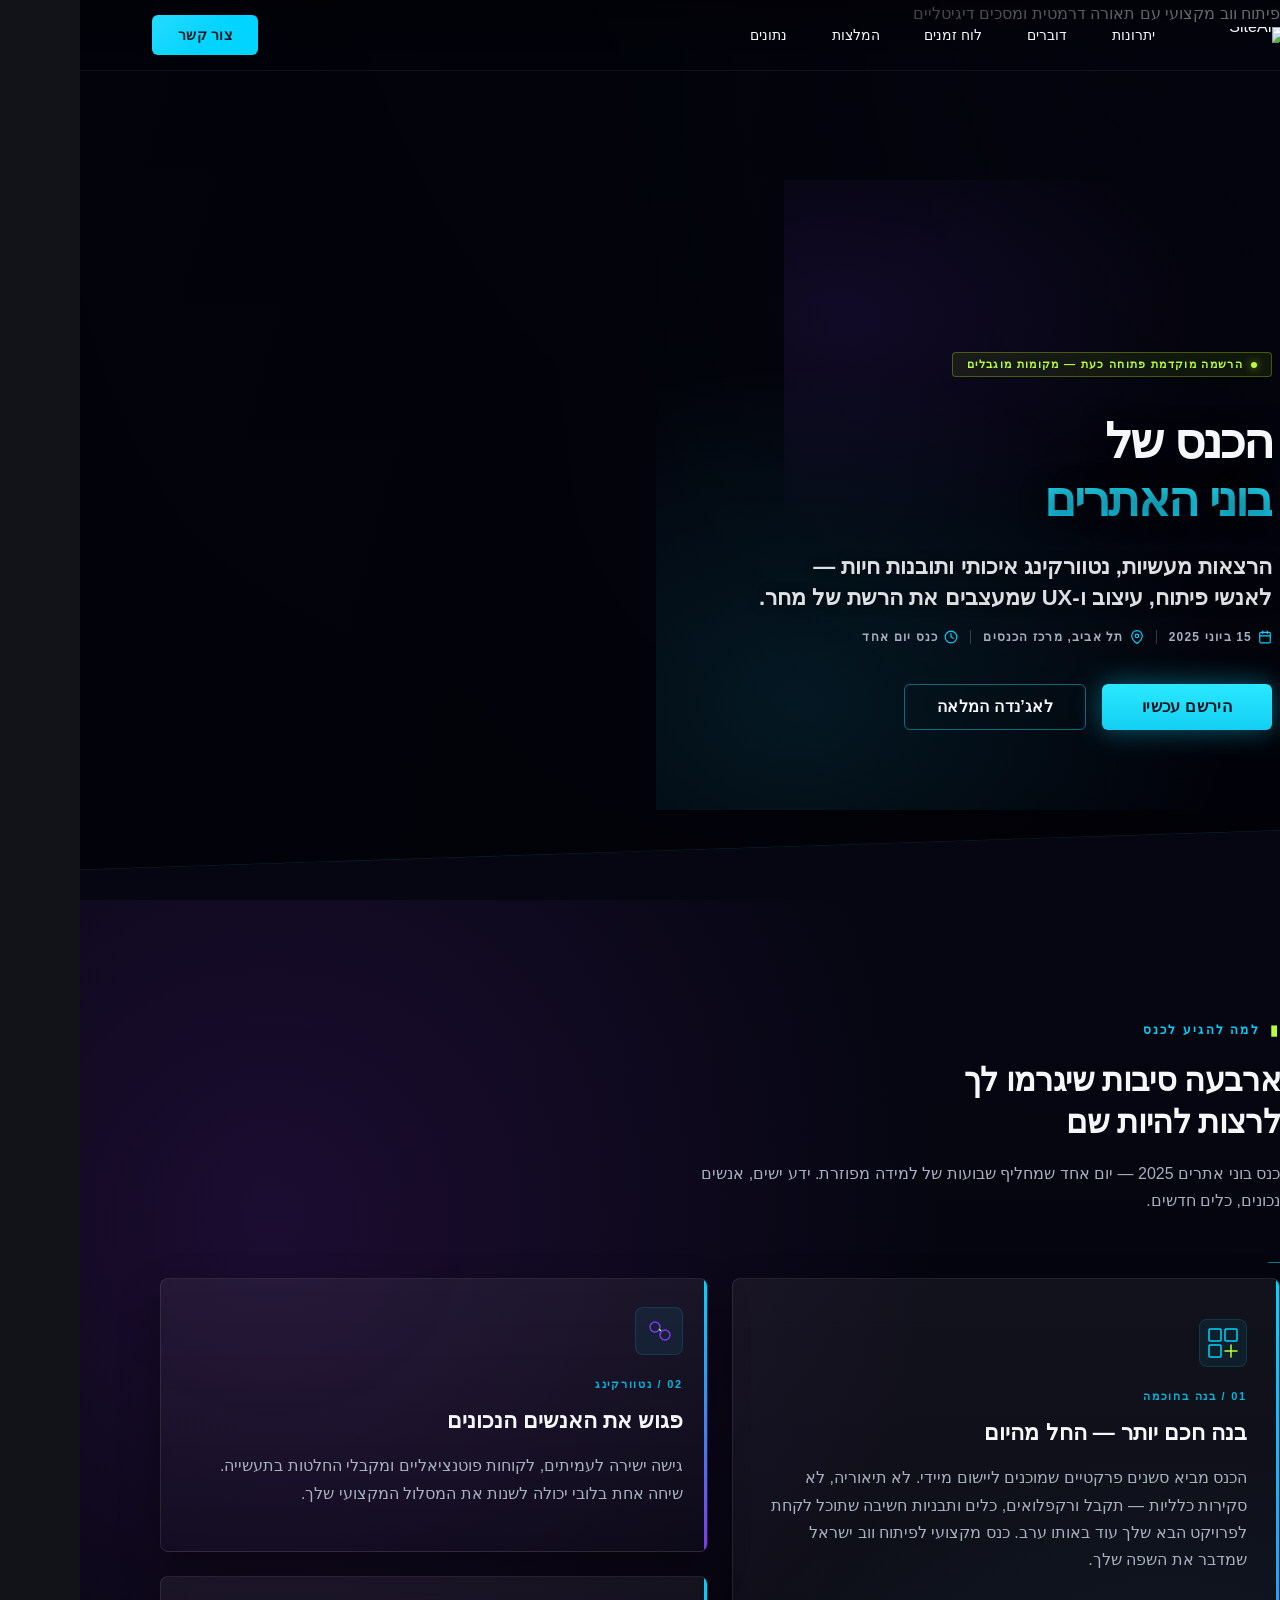
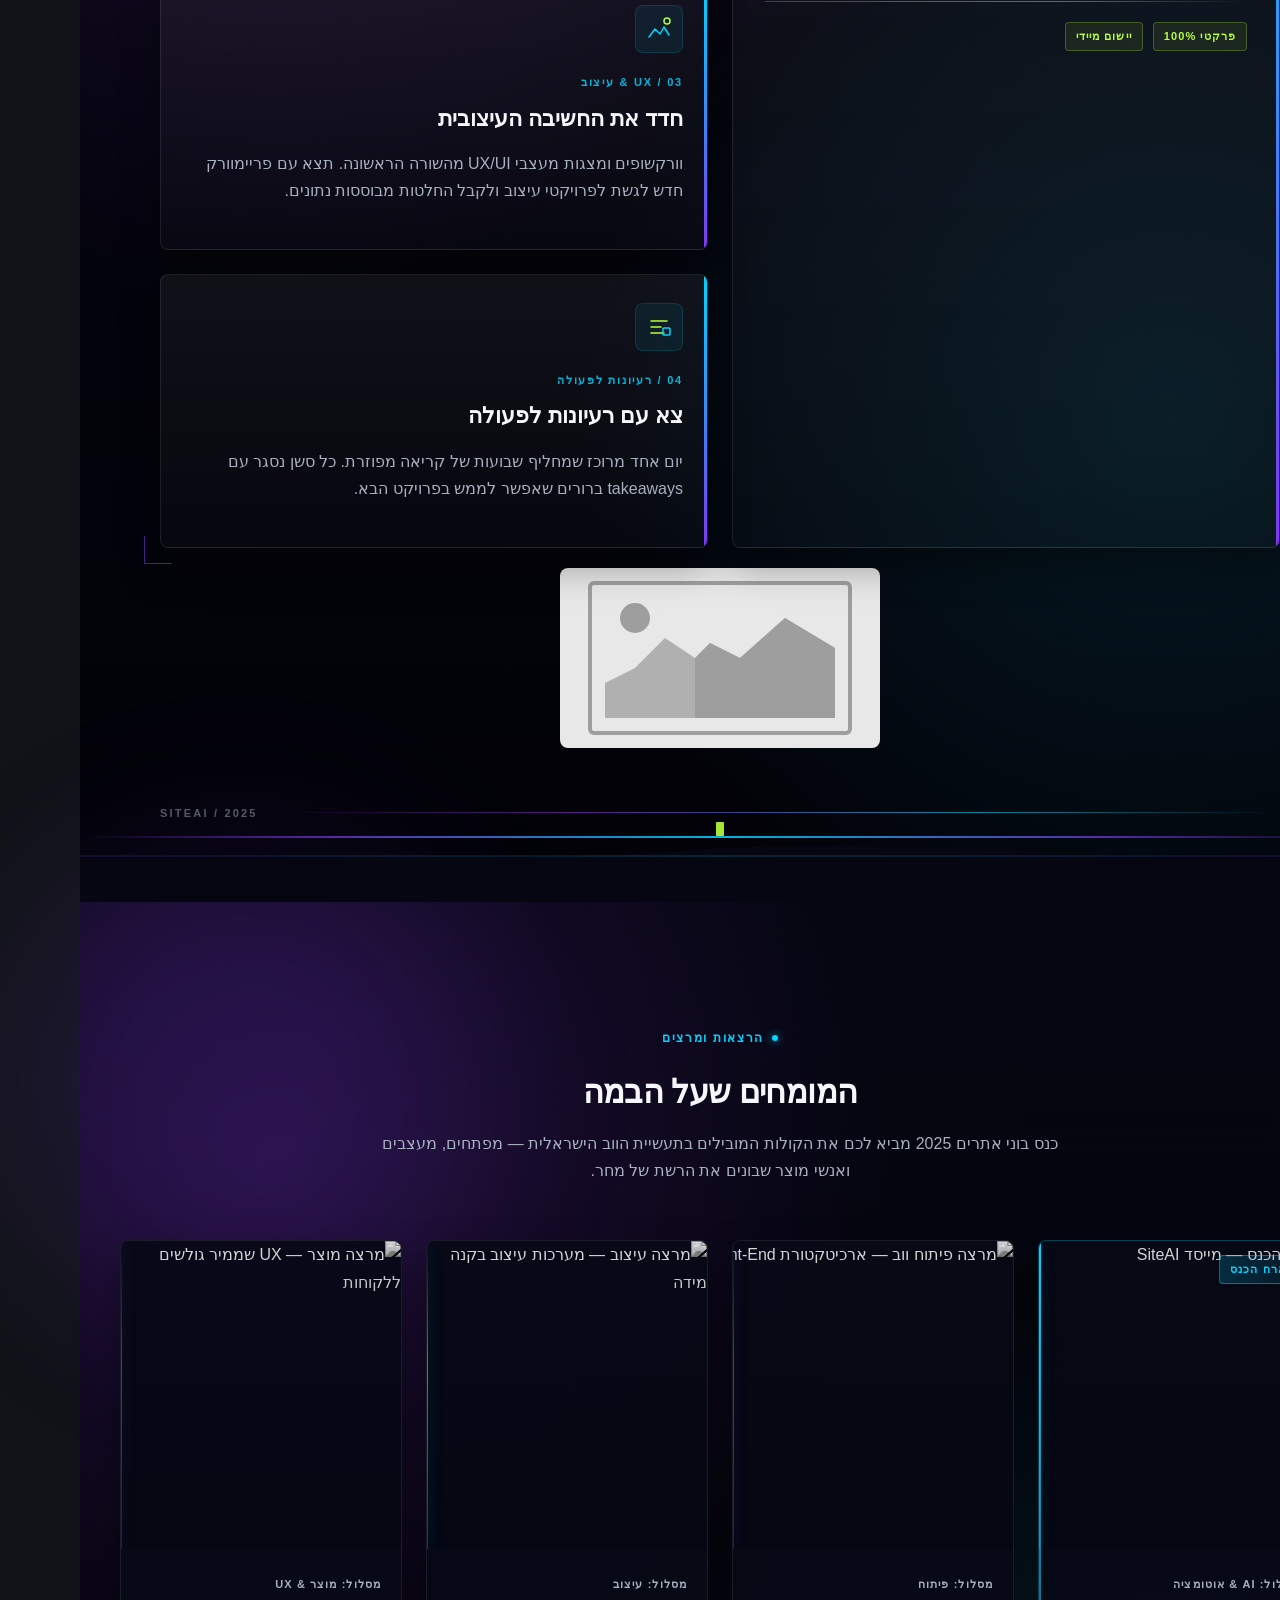
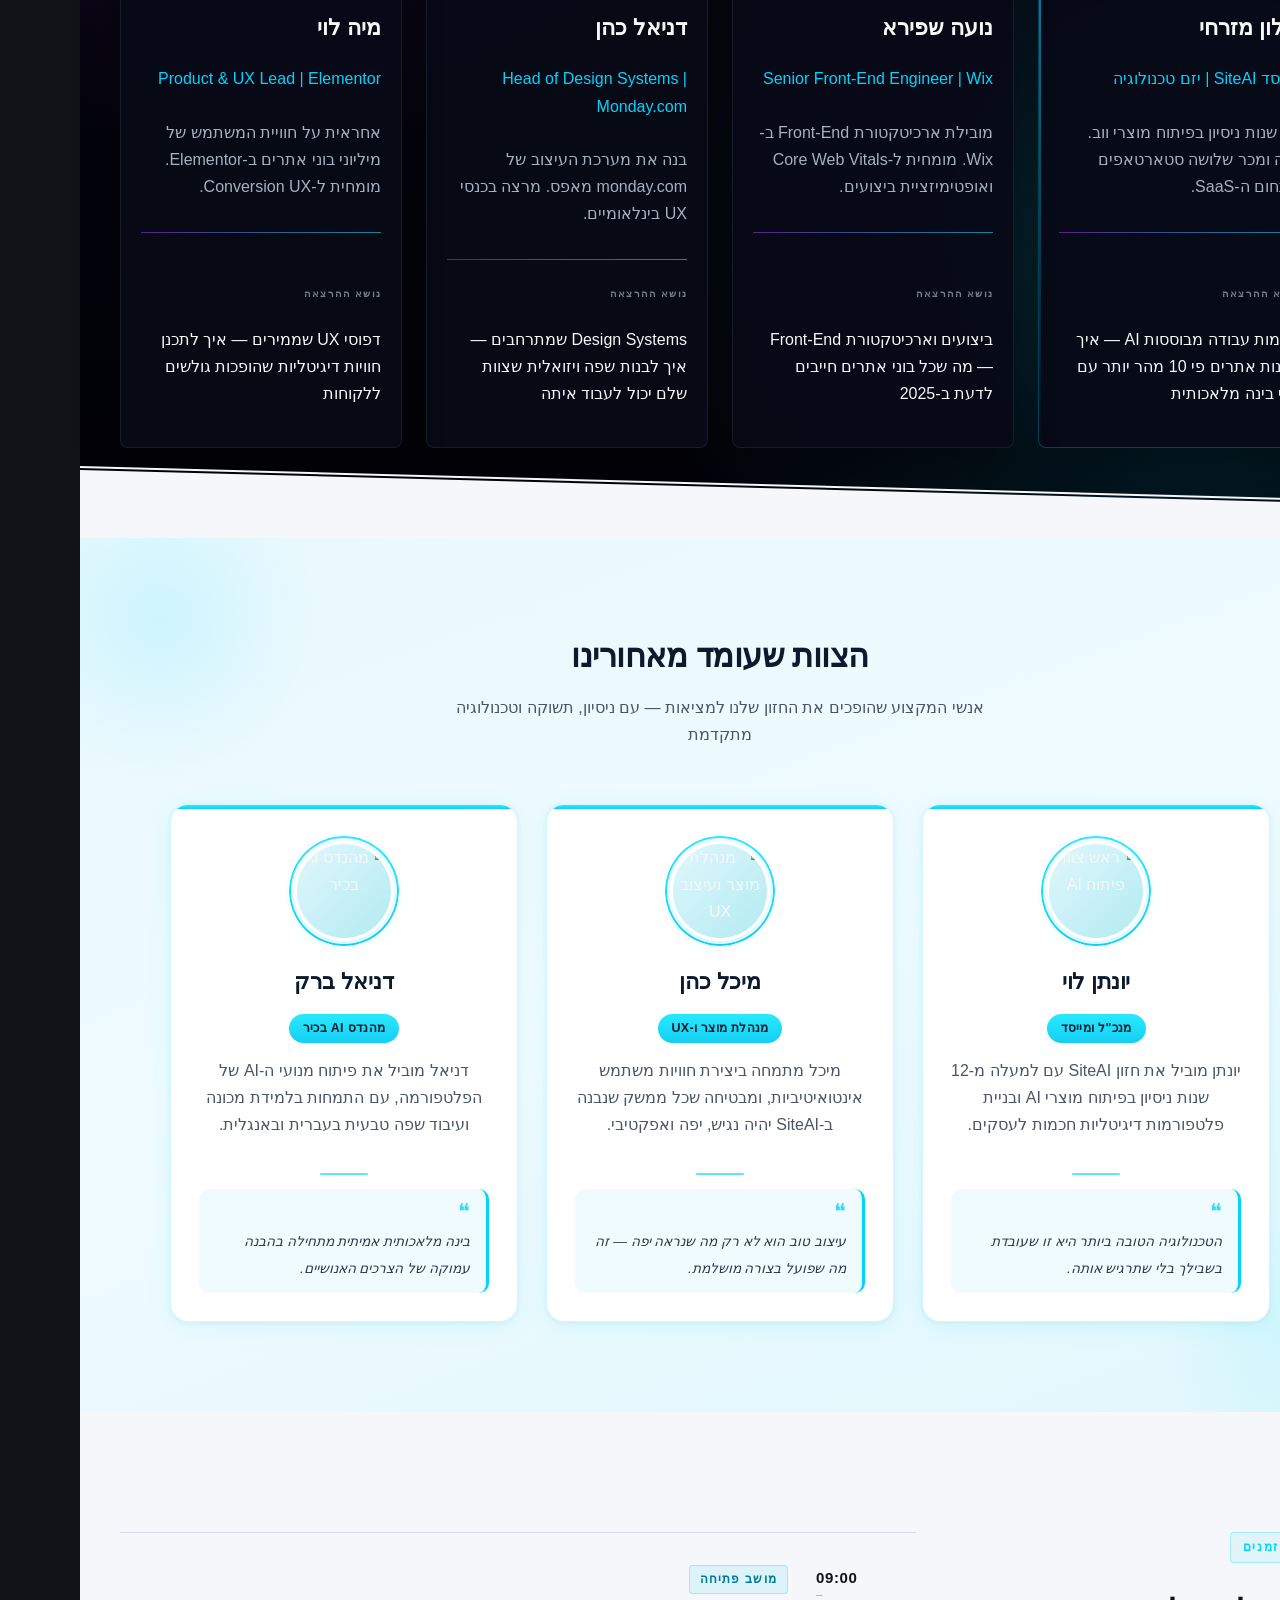
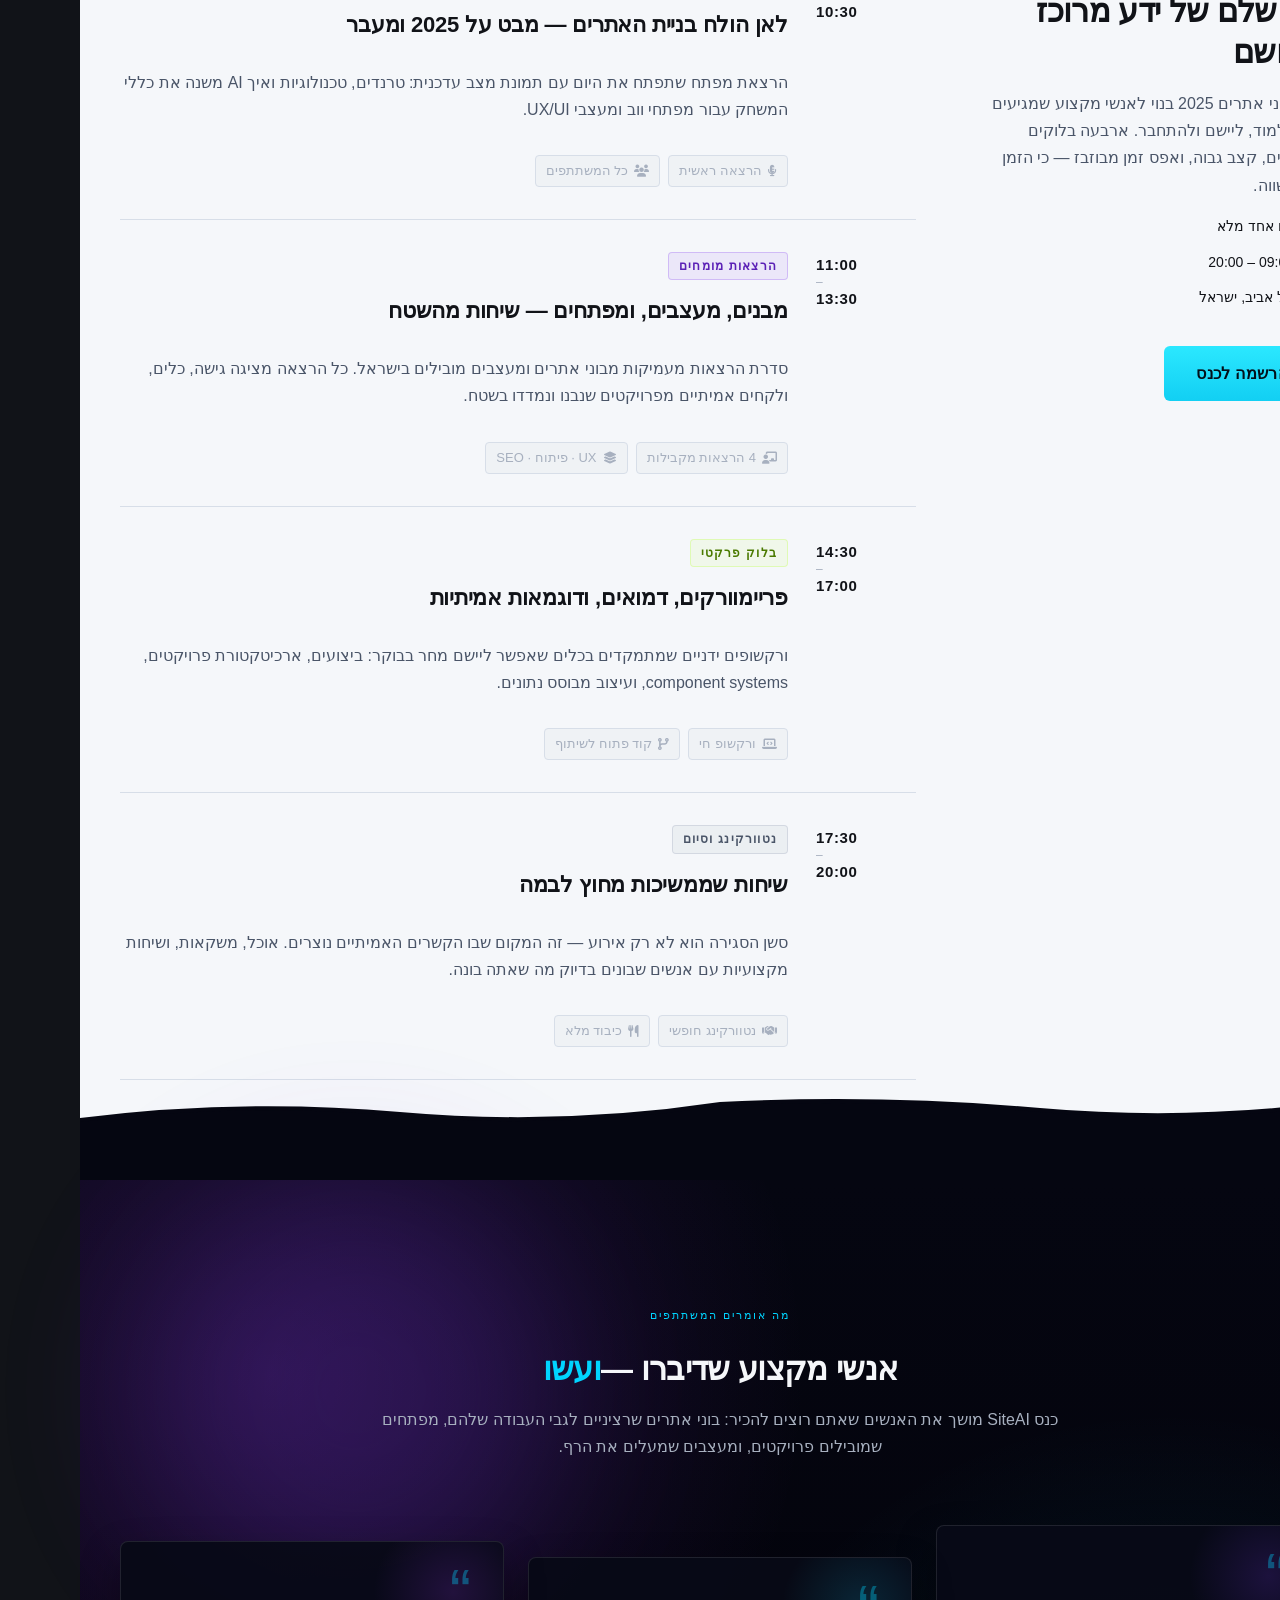
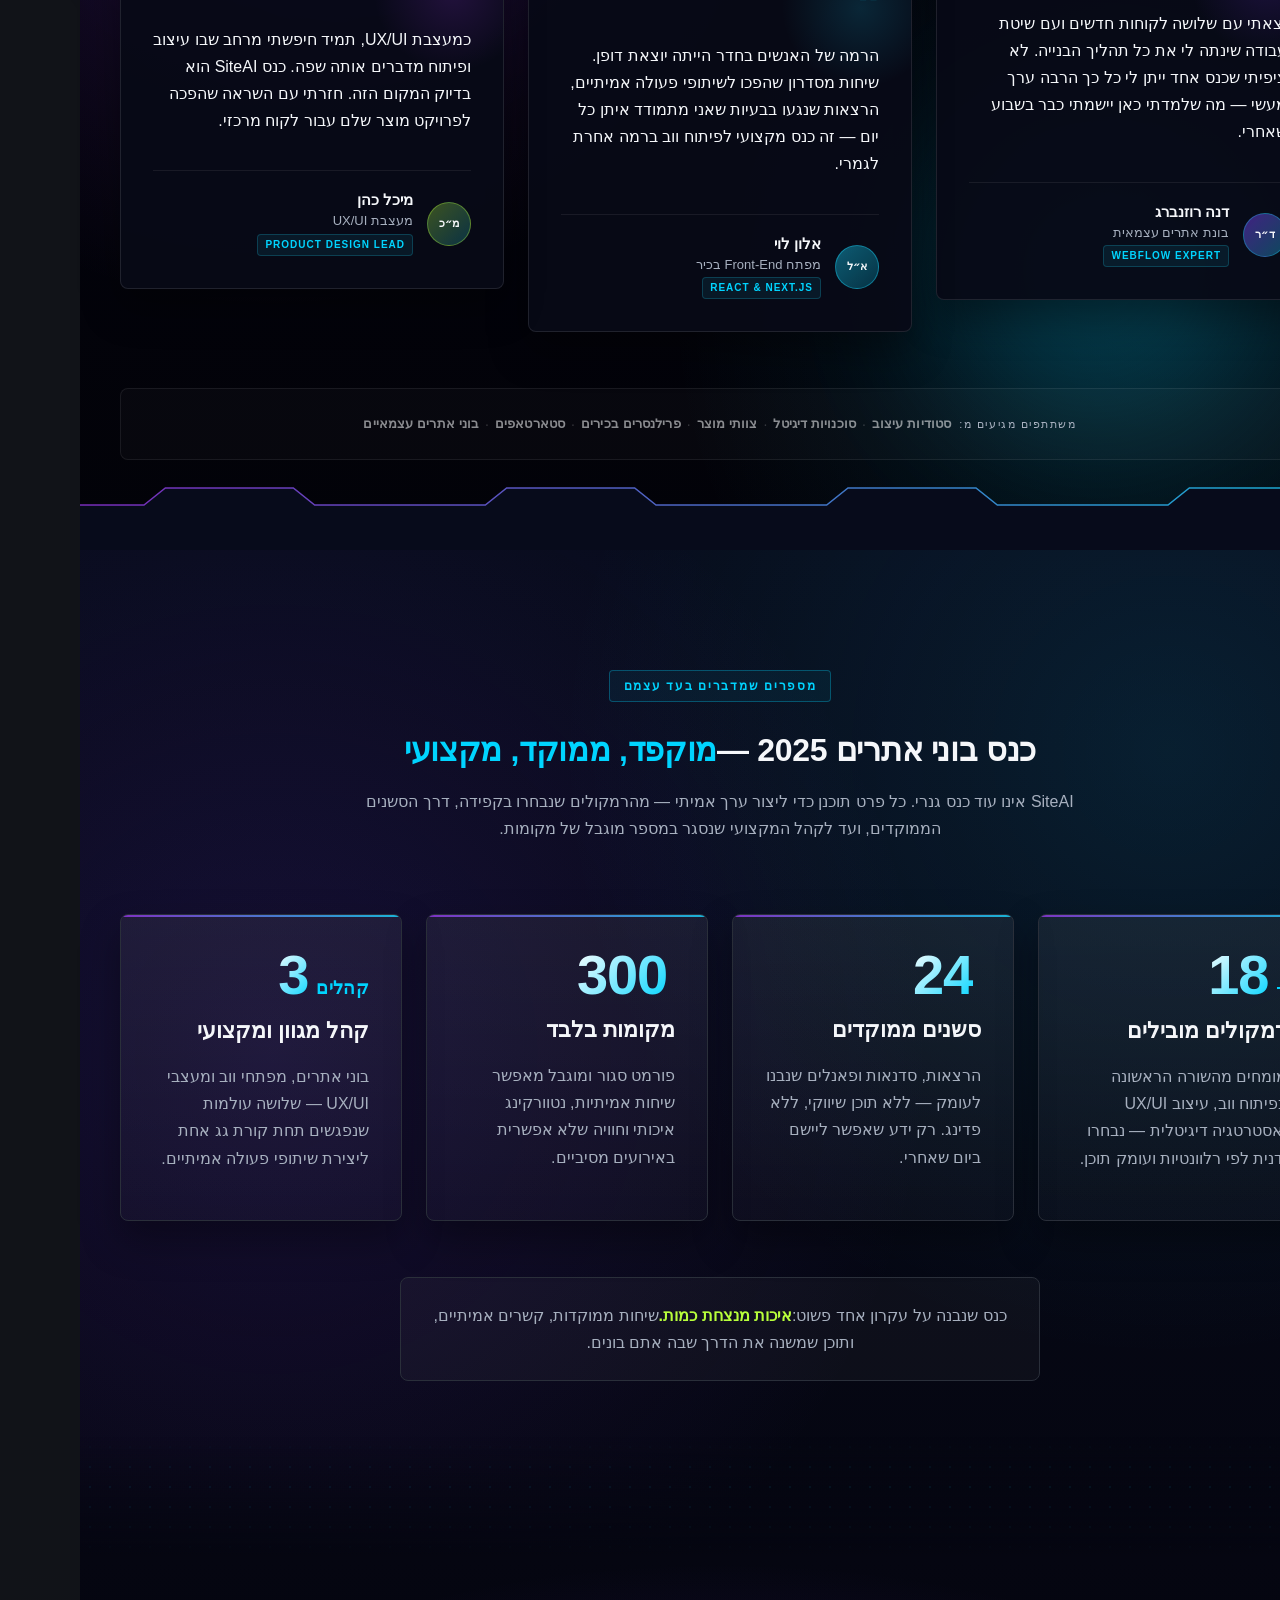
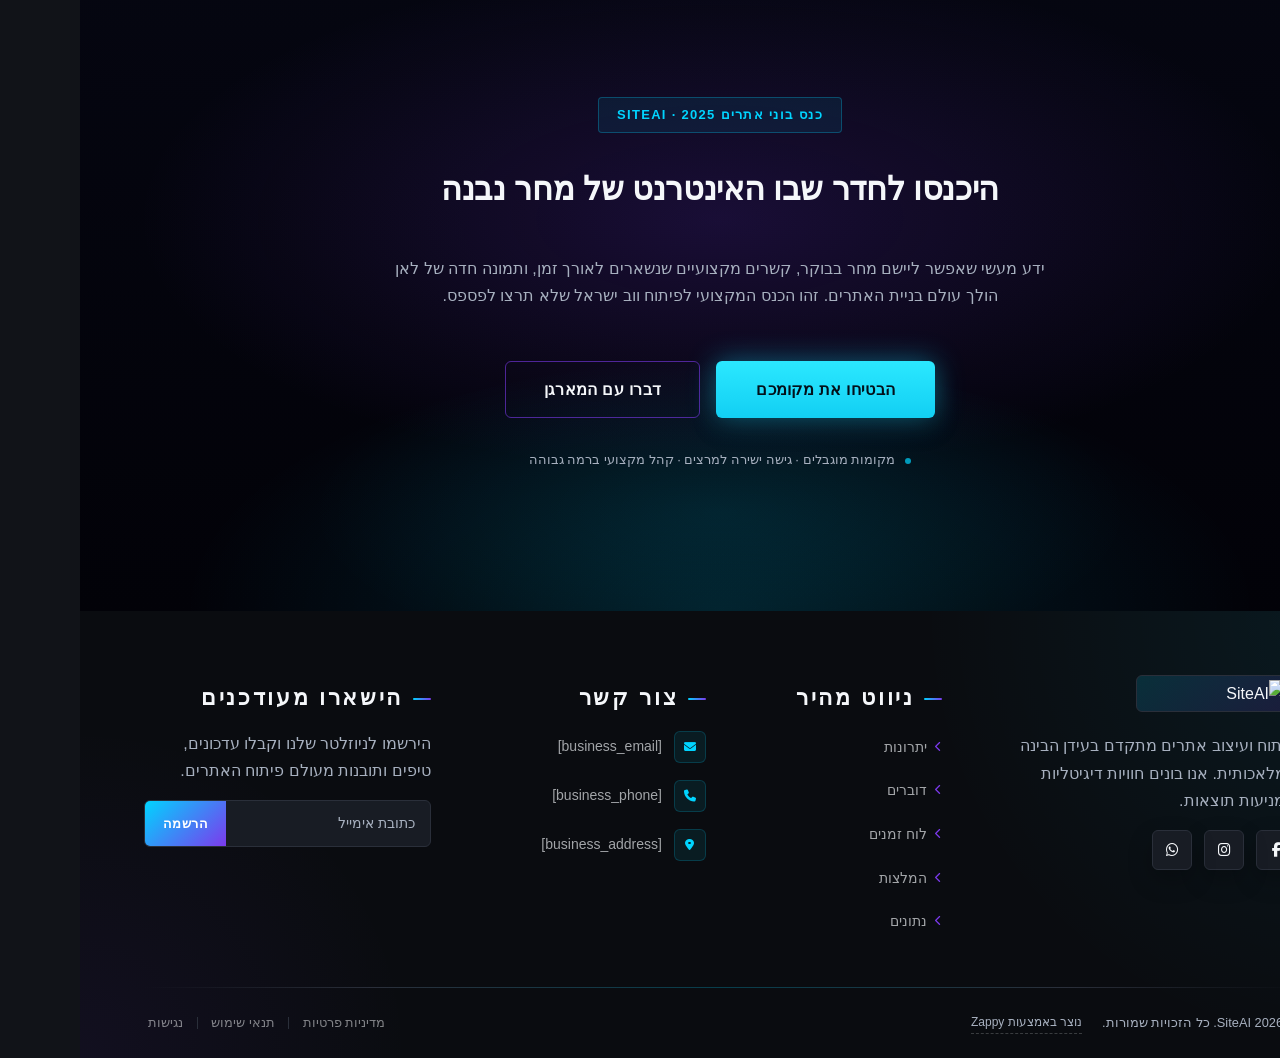
==== commit 1ab99c0b: "Incremental sync: 1 page(s) — update_image" ====
--- a/public/index.html
+++ b/public/index.html
@@ -1 +1 @@
-<!doctype html><html dir="rtl" lang="ar"><head><meta charset="UTF-8"><meta content="width=device-width,initial-scale=1" name="viewport"><meta content="index, follow" name="robots"><title>SiteAI — SiteAI</title><meta content="A professional conference event aimed at website builders and web developers. The event is organized by an individual host and focuses on bringing together prof" name="description"><meta content="SiteAI, כנס בוני אתרים 2025, כנס מקצועי לפיתוח ווב ישראל, כנס UX UI מעצבים ישראל" name="keywords"><link href="/assets/favicon.ico" rel="icon" type="image/x-icon"><link href="/assets/favicon-16x16.png" rel="icon" type="image/png" sizes="16x16"><link href="/assets/favicon-32x32.png" rel="icon" type="image/png" sizes="32x32"><link href="/assets/favicon-48x48.png" rel="icon" type="image/png" sizes="48x48"><link href="/assets/favicon-192x192.png" rel="icon" type="image/png" sizes="192x192"><link href="/assets/favicon-512x512.png" rel="icon" type="image/png" sizes="512x512"><link href="/assets/apple-touch-icon.png" rel="apple-touch-icon"><script>!function(){"use strict";var t="adc4ae76-997d-4c24-9d9f-639547e99454",e="https://qaapi.zappy5.com/api/analytics/track",a=18e5,n=2592e6,o=!0,i=!0,r=!0;var s=function(){var e="zappy_visitor_"+t,a=null;try{if(a=localStorage.getItem(e)){var o=JSON.parse(a),i=Date.now();if(i-o.created<n)return o.lastSeen=i,localStorage.setItem(e,JSON.stringify(o)),o.id}}catch(t){console.warn("Zappy Analytics: LocalStorage not available")}var r="zv_"+Date.now()+"_"+Math.random().toString(36).substr(2,9);try{localStorage.setItem(e,JSON.stringify({id:r,created:Date.now(),lastSeen:Date.now()}))}catch(t){}return r}(),c=function(){var e="zappy_session_"+t,n=null;try{if(n=sessionStorage.getItem(e)){var o=JSON.parse(n),i=Date.now();if(i-o.timestamp<a)return o.timestamp=i,sessionStorage.setItem(e,JSON.stringify(o)),o.id}}catch(t){console.warn("Zappy Analytics: SessionStorage not available")}var r="zs_"+Date.now()+"_"+Math.random().toString(36).substr(2,9);try{sessionStorage.setItem(e,JSON.stringify({id:r,timestamp:Date.now()}))}catch(t){}return r}();function l(a,n){n=n||{};var o={website_id:t,event_type:a,page_path:window.location.pathname,referrer:document.referrer||"direct",visitor_id:s,session_id:c,metadata:n};if(navigator.sendBeacon){var i=new Blob([JSON.stringify(o)],{type:"application/json"});navigator.sendBeacon(e,i)}else fetch(e,{method:"POST",headers:{"Content-Type":"application/json"},body:JSON.stringify(o),keepalive:!0}).catch(function(t){console.warn("Zappy Analytics: Failed to track event",t)})}o&&l("pageview",{title:document.title,url:window.location.href}),i&&document.addEventListener("click",function(t){var e=t.target;if("BUTTON"===e.tagName||e.closest("button")){var a="BUTTON"===e.tagName?e:e.closest("button");l("click",{element:"button",text:a.textContent.trim().substring(0,100),id:a.id||null,class:a.className||null})}else if("A"===e.tagName||e.closest("a")){var n="A"===e.tagName?e:e.closest("a");l("navigation",{element:"link",text:n.textContent.trim().substring(0,100),href:n.href,external:n.hostname!==window.location.hostname})}},!0),r&&document.addEventListener("submit",function(t){var e=t.target;l("form_submit",{form_id:e.id||null,form_name:e.name||null,form_action:e.action||null,form_method:e.method||"GET"})},!0);var d=Date.now();window.addEventListener("beforeunload",function(){l("page_unload",{time_on_page:Math.floor((Date.now()-d)/1e3),page_path:window.location.pathname})}),window.zappyAnalytics={track:l,getVisitorId:function(){return s},getSessionId:function(){return c}}}()</script><link href="/styles.css" rel="stylesheet"><link href="https://cdnjs.cloudflare.com/ajax/libs/font-awesome/6.4.0/css/all.min.css" rel="stylesheet" crossorigin="anonymous" integrity="sha512-iecdLmaskl7CVkqkXNQ/ZH/XLlvWZOJyj7Yy7tcenmpD1ypASozpmT/E0iPtmFIB46ZmdtAc9eNBvH0H/ZpiBw==" referrerpolicy="no-referrer"/><style id="zappy-dropdown-submenu-styles">#navMenu li:has(.sub-menu),.nav-menu li:has(.sub-menu),.navbar li:has(.sub-menu),nav li:has(.sub-menu){position:relative}#navMenu .sub-menu,.nav-menu .sub-menu,.navbar .sub-menu,nav .sub-menu{display:block!important;position:absolute!important;top:100%;left:0;min-width:220px;background:#fff;border-radius:8px;box-shadow:0 8px 25px rgba(0,0,0,.15);padding:8px 0;opacity:0;visibility:hidden;transform:translateY(10px);transition:all .3s ease;z-index:1000;list-style:none;pointer-events:none}#navMenu li:hover>.sub-menu,.nav-menu li:hover>.sub-menu,.navbar li:hover>.sub-menu,nav li:hover>.sub-menu{opacity:1!important;visibility:visible!important;transform:translateY(0)!important;pointer-events:auto!important}.sub-menu li{list-style:none;margin:0;padding:0}.sub-menu a{display:block!important;padding:10px 16px!important;color:var(--text-dark,#333)!important;font-weight:500;text-decoration:none;white-space:nowrap;transition:background-color .2s}.sub-menu a:hover{background-color:#f5f5f5}[dir=rtl] .nav-menu .sub-menu,[dir=rtl] .navbar .sub-menu,[dir=rtl] nav .sub-menu,html[lang=ar] .nav-menu .sub-menu,html[lang=ar] .navbar .sub-menu,html[lang=ar] nav .sub-menu,html[lang=he] .nav-menu .sub-menu,html[lang=he] .navbar .sub-menu,html[lang=he] nav .sub-menu{left:auto!important;right:0!important}.sub-menu:empty,.sub-menu:not(:has(li)):not(:has(> a)),.sub-menu:not(:has(li:not(.zappy-hidden-menu-item))):not(:has(> a)){display:none!important;opacity:0!important;visibility:hidden!important;pointer-events:none!important}li:has(.menu-group-title):hover>.sub-menu{opacity:1!important;visibility:visible!important;transform:translateY(0)!important;pointer-events:auto!important}#navMenu>li>.menu-group-title,.nav-menu>li>.menu-group-title{display:inline-block;padding:.5rem 1rem;cursor:default;user-select:none}@media (max-width:768px){#navMenu .sub-menu,.nav-menu .sub-menu,.navbar .sub-menu,nav .sub-menu{position:static!important;transform:none!important;box-shadow:none!important;background:0 0!important;max-height:0;overflow:hidden;opacity:0;visibility:hidden;transition:max-height .3s ease,opacity .3s ease;padding:0!important;border-radius:0!important}.sub-menu.mobile-expanded{max-height:60vh!important;overflow-y:auto!important;opacity:1!important;visibility:visible!important;padding:8px 0 8px 16px!important}[dir=rtl] .sub-menu.mobile-expanded,html[lang=he] .sub-menu.mobile-expanded{padding:8px 16px 8px 0!important}#navMenu li:hover>.sub-menu,.nav-menu li:hover>.sub-menu,.navbar li:hover>.sub-menu,nav li:hover>.sub-menu{opacity:0;visibility:hidden;pointer-events:none}#navMenu li>.sub-menu.mobile-expanded,.nav-menu li>.sub-menu.mobile-expanded,.navbar li>.sub-menu.mobile-expanded,nav li>.sub-menu.mobile-expanded{opacity:1!important;visibility:visible!important;pointer-events:auto!important}#navMenu li:has(.sub-menu),.nav-menu li:has(.sub-menu),.navbar li:has(.sub-menu),nav li:has(.sub-menu){display:flex!important;flex-wrap:wrap!important;align-items:center!important;position:relative!important;min-height:44px!important}#navMenu li:has(.sub-menu)>a,.nav-menu li:has(.sub-menu)>a,.navbar li:has(.sub-menu)>a,nav li:has(.sub-menu)>a{flex:1!important;min-width:0!important}#navMenu li:has(.sub-menu)>.menu-group-title,.nav-menu li:has(.sub-menu)>.menu-group-title,.navbar li:has(.sub-menu)>.menu-group-title,nav li:has(.sub-menu)>.menu-group-title{flex:1!important;min-width:0!important;padding:0!important;line-height:inherit!important}#navMenu li:has(.sub-menu)>.sub-menu,.nav-menu li:has(.sub-menu)>.sub-menu,.navbar li:has(.sub-menu)>.sub-menu,nav li:has(.sub-menu)>.sub-menu{flex-basis:100%!important;width:100%!important}#navMenu li:has(.sub-menu)>a [class*=arrow],#navMenu li:has(.sub-menu)>a [class*=chevron],.nav-menu li:has(.sub-menu)>a .fa-angle-down,.nav-menu li:has(.sub-menu)>a .fa-chevron-down,.nav-menu li:has(.sub-menu)>a [class*=arrow],.nav-menu li:has(.sub-menu)>a [class*=chevron],nav li:has(.sub-menu)>a [class*=arrow],nav li:has(.sub-menu)>a [class*=chevron]{display:none!important;visibility:hidden!important}.mobile-submenu-toggle{display:flex!important;align-items:center!important;justify-content:center!important;width:44px!important;height:auto!important;background:0 0!important;border:none!important;cursor:pointer!important;color:var(--text-light)!important;position:static!important;flex-shrink:0!important;align-self:stretch!important;z-index:2!important;padding:0!important;margin:0!important}.mobile-submenu-toggle::after{content:''!important;width:0!important;height:0!important;border-left:6px solid transparent!important;border-right:6px solid transparent!important;border-top:7px solid currentColor!important;transition:transform .3s ease!important}.mobile-submenu-toggle.expanded::after{transform:rotate(180deg)!important}.sub-menu a{padding:10px 0!important;display:block!important;color:var(--text-light)!important}.navbar .sub-menu li a,.zappy-products-dropdown .sub-menu a,nav.navbar .sub-menu li a{color:var(--text-light)!important}}@media (min-width:769px){.mobile-submenu-toggle{display:none!important}}</style><style id="mobile-lang-menu-deployed-css">@media (max-width:768px){.lang-switcher,.nav-container .lang-switcher,.nav-cta-container .lang-switcher,.nav-ecommerce-icons .lang-switcher,.nav-icons-left .lang-switcher,.navbar .lang-switcher,.navbar .nav-cta-container .lang-switcher{display:none!important}.mobile-lang-menu{width:100%;border-top:1px solid rgba(128,128,128,.2);padding:8px 0 0 0;margin-top:8px}.mobile-lang-toggle{display:flex!important;align-items:center;justify-content:space-between;width:100%;padding:12px 16px;background:0 0;border:none;cursor:pointer;font-size:15px;color:inherit;font-family:inherit}.mobile-lang-toggle::after{content:'';display:inline-block;width:8px;height:8px;border-right:2px solid currentColor;border-bottom:2px solid currentColor;transform:rotate(45deg);transition:transform .3s ease;margin-left:8px}.mobile-lang-toggle.expanded::after{transform:rotate(-135deg)}.mobile-lang-options{max-height:0;overflow:hidden;transition:max-height .3s ease}.mobile-lang-options.expanded{max-height:300px}.mobile-lang-option{display:flex!important;align-items:center;gap:10px;padding:10px 24px;text-decoration:none;color:inherit;font-size:14px;font-family:inherit}.mobile-lang-option:hover{background:rgba(128,128,128,.1)}.mobile-lang-option.active{font-weight:600;opacity:.7;pointer-events:none}.mobile-lang-option img{width:20px;height:20px;border-radius:50%}}@media (min-width:769px){.mobile-lang-menu{display:none!important}}</style><style id="zappy-widget-visibility">#mic-access-tool-box,#mic-access-tool-general-button,#mic-init-access-tool #mic-access-tool-box,#mic-init-access-tool #mic-access-tool-general-button,#mic-init-access-tool .mic-access-tool-general-button,._access-icon,._access-menu,.mic-access-tool-box,.mic-access-tool-general-button,div[id*=mic-access-tool-box]{display:none!important;visibility:hidden!important;opacity:0!important;pointer-events:none!important}</style></head><body><nav class="navbar" dir="rtl"><button class="mobile-toggle" aria-label="Menu" id="mobileToggle"><svg viewBox="0 0 24 24" fill="none" height="24" width="24" class="hamburger-icon"><path d="M3 12h18M3 6h18M3 18h18" stroke="currentColor" stroke-width="2" stroke-linecap="round"></path></svg><svg viewBox="0 0 24 24" fill="none" height="24" width="24" class="close-icon" style="display:none"><path d="M18 6L6 18M6 6l12 12" stroke="currentColor" stroke-width="2" stroke-linecap="round"></path></svg></button><button class="phone-header-btn" aria-label="Call" data-phone="[business_phone]"><svg viewBox="0 0 24 24" fill="currentColor" height="20" width="20"><path d="M22 16.92v3a2 2 0 0 1-2.18 2 19.79 19.79 0 0 1-8.63-3.07 19.5 19.5 0 0 1-6-6 19.79 19.79 0 0 1-3.07-8.67A2 2 0 0 1 4.11 2h3a2 2 0 0 1 2 1.72 12.84 12.84 0 0 0 .7 2.81 2 2 0 0 1-.45 2.11L8.09 9.91a16 16 0 0 0 6 6l1.27-1.27a2 2 0 0 1 2.11-.45 12.84 12.84 0 0 0 2.81.7A2 2 0 0 1 22 16.92z"></path></svg></button><div class="nav-container"><div class="nav-right-group"><div class="nav-brand"><a href="/" class="logo-link"><img alt="SiteAI" src="/assets/business-logo.webp" class="logo"></a></div><ul class="nav-menu" id="navMenu"><li><a href="#benefits">יתרונות</a></li><li><a href="#speakers">דוברים</a></li><li><a href="#schedule">לוח זמנים</a></li><li><a href="#testimonials">המלצות</a></li><li><a href="#stats">נתונים</a></li></ul></div><div class="nav-cta-container"><a href="#cta" class="nav-cta-btn">צור קשר</a></div></div></nav><script>window.addEventListener("load",function(){const e=document.querySelector(".navbar, nav, header");if(!e)return void console.log("[Navbar] Navbar element not found");let t=document.getElementById("mobileToggle")||document.querySelector(".mobile-toggle")||document.querySelector(".hamburger")||document.querySelector(".hamburger-menu")||document.querySelector(".menu-toggle")||document.querySelector(".burger-menu")||document.querySelector('[aria-label="Menu"]')||document.querySelector('[aria-label="תפריט"]');const o=document.querySelector(".phone-header-btn"),n=window.getComputedStyle(e);let r=n.backgroundColor;if(console.log("[Navbar] Initial navbar background:",r),"transparent"===r||"rgba(0, 0, 0, 0)"===r||r.startsWith("rgba")&&r.includes(", 0)")){const e=n.backgroundImage;if(e&&"none"!==e)console.log("[Navbar] Navbar has background image/gradient, using dark text"),r="rgb(240, 240, 240)";else{const e=window.getComputedStyle(document.body).backgroundColor;console.log("[Navbar] Navbar transparent, using body background:",e),r=e}}const i=r.match(/\d+/g);if(i&&i.length>=3){const e=(.299*parseInt(i[0])+.587*parseInt(i[1])+.114*parseInt(i[2]))/255;console.log("[Navbar] Mobile button colors preserved from Claude CSS (luminance:",e.toFixed(2)+")");const n=document.createElement("style");n.id="zappy-mobile-nav-fix";document.documentElement.lang;document.documentElement.dir,n.textContent='\n        /* Hide mobile buttons on desktop, show only on mobile */\n        @media (min-width: 769px) {\n          .mobile-toggle,\n          .phone-header-btn {\n            display: none !important;\n          }\n        }\n        \n        /* Show and position mobile buttons correctly on mobile */\n        @media (max-width: 768px) {\n          .mobile-toggle,\n          .phone-header-btn {\n            position: absolute !important;\n            top: 50% !important;\n            transform: translateY(-50%) !important;\n            z-index: 1001 !important;\n            display: flex !important;\n            align-items: center !important;\n            justify-content: center !important;\n            width: 36px !important;\n            height: 36px !important;\n            border-radius: 50% !important;\n            border: none !important;\n            cursor: pointer !important;\n            padding: 6px !important;\n            background: none !important;\n            color: var(--nav-text, var(--text-light)) !important;\n          }\n          \n          /* LTR positioning (default): hamburger LEFT, phone RIGHT */\n          html:not([dir="rtl"]):not([lang="he"]):not([lang="ar"]) .mobile-toggle,\n          html[dir="ltr"] .mobile-toggle {\n            left: 12px !important;\n            right: auto !important;\n          }\n          html:not([dir="rtl"]):not([lang="he"]):not([lang="ar"]) .phone-header-btn,\n          html[dir="ltr"] .phone-header-btn {\n            right: 12px !important;\n            left: auto !important;\n          }\n          \n          /* RTL positioning: hamburger RIGHT, phone LEFT */\n          html[dir="rtl"] .mobile-toggle,\n          html[lang="he"] .mobile-toggle,\n          html[lang="ar"] .mobile-toggle {\n            right: 12px !important;\n            left: auto !important;\n          }\n          html[dir="rtl"] .phone-header-btn,\n          html[lang="he"] .phone-header-btn,\n          html[lang="ar"] .phone-header-btn {\n            left: 12px !important;\n            right: auto !important;\n          }\n          \n          /* CRITICAL: Ensure nav-container has min-height on mobile */\n          /* All children are positioned absolutely/fixed on mobile, so height:auto collapses to 0 */\n          .nav-container {\n            min-height: 70px !important;\n            position: relative !important;\n          }\n          \n          /* Ensure SVG icons are properly sized and inherit color */\n          .mobile-toggle svg,\n          .phone-header-btn svg {\n            width: 24px !important;\n            height: 24px !important;\n            /* Don\'t force display - let JavaScript control hamburger/close toggle */\n          }\n          \n          /* Reset nav-cta-container on mobile - remove desktop box-shadow/padding */\n          /* that creates a visible ghost box when CTA button is hidden */\n          .nav-cta-container {\n            box-shadow: none !important;\n            padding: 0 !important;\n          }\n          \n          /* Hide nav-cta-container entirely on mobile when there\'s no lang-switcher */\n          /* (only the CTA button is inside, and it\'s hidden on mobile) */\n          .nav-cta-container:not(:has(.lang-switcher)) {\n            display: none !important;\n          }\n          \n          /* CRITICAL: Prevent hero image fade gradient from bleeding over headline text */\n          /* The .image-fade-gradient has bottom: -30px (extends below parent) */\n          /* On mobile stacked layout, this overlaps the h1 text below the image */\n          .hero-image-column {\n            overflow: hidden !important;\n          }\n          .image-fade-gradient {\n            bottom: 0 !important;\n          }\n          \n          /* Hide desktop language switcher on mobile - hamburger menu handles it */\n          /* High specificity to override stored CSS */\n          .lang-switcher,\n          .nav-cta-container .lang-switcher,\n          .nav-container .lang-switcher,\n          .navbar .lang-switcher,\n          .navbar .nav-cta-container .lang-switcher {\n            display: none !important;\n          }\n        }\n      ';const r=document.getElementById("zappy-mobile-nav-fix");r&&r.remove(),document.head.appendChild(n),console.log("[Navbar] Critical CSS injected for mobile nav positioning");const l=window.innerWidth<=768;if(t){const e=t.querySelector(".hamburger-icon"),o=t.querySelector(".close-icon");e&&(e.style.setProperty("width","24px","important"),e.style.setProperty("height","24px","important"),e.style.setProperty("display","block","important")),o&&(o.style.setProperty("width","24px","important"),o.style.setProperty("height","24px","important"),o.style.setProperty("display","none","important")),l?(t.style.setProperty("position","absolute","important"),t.style.setProperty("top","50%","important"),t.style.setProperty("transform","translateY(-50%)","important"),t.style.setProperty("z-index","1001","important"),t.style.removeProperty("left"),t.style.removeProperty("right"),console.log("[Navbar] Mobile toggle positioning applied (mobile viewport)")):(t.style.removeProperty("position"),t.style.removeProperty("top"),t.style.removeProperty("transform"),t.style.removeProperty("z-index"),t.style.removeProperty("left"),t.style.removeProperty("right"),console.log("[Navbar] Desktop viewport - cleared mobile toggle inline positioning"))}if(o){const e=o.querySelector("svg");e&&(e.style.width="24px",e.style.height="24px",e.setAttribute("width","24"),e.setAttribute("height","24")),l?(o.style.setProperty("position","absolute","important"),o.style.setProperty("top","50%","important"),o.style.setProperty("transform","translateY(-50%)","important"),o.style.setProperty("z-index","1001","important"),o.style.removeProperty("left"),o.style.removeProperty("right"),console.log("[Navbar] Phone button positioning applied (mobile viewport)")):(o.style.removeProperty("position"),o.style.removeProperty("top"),o.style.removeProperty("transform"),o.style.removeProperty("z-index"),o.style.removeProperty("left"),o.style.removeProperty("right"),console.log("[Navbar] Desktop viewport - cleared phone button inline positioning"))}}else console.log("[Navbar] Could not parse background color:",r);t=document.getElementById("mobileToggle")||document.querySelector(".mobile-toggle")||document.querySelector(".hamburger")||document.querySelector(".hamburger-menu")||document.querySelector(".menu-toggle")||document.querySelector(".burger-menu")||document.querySelector('[aria-label="Menu"]')||document.querySelector('[aria-label="תפריט"]');const l=document.getElementById("navMenu")||document.querySelector(".nav-menu")||document.querySelector(".nav-links")||document.querySelector("nav ul:not(.submenu)");if(!t||!l)return void console.log("[Navbar] Mobile toggle or menu not found:",{toggle:!!t,menu:!!l});l.id||(l.id="navMenu"),console.log("[Navbar] Initializing mobile menu...");const a=t.cloneNode(!0);t.parentNode.replaceChild(a,t),a.addEventListener("click",function(e){e.preventDefault(),e.stopPropagation();const t=this.querySelector(".hamburger-icon"),o=this.querySelector(".close-icon");l.classList.contains("active")?(l.classList.remove("active"),t&&t.style.setProperty("display","block","important"),o&&o.style.setProperty("display","none","important"),document.body.style.overflow="",console.log("[Navbar] Menu closed")):(l.classList.add("active"),t&&t.style.setProperty("display","none","important"),o&&o.style.setProperty("display","block","important"),document.body.style.overflow="hidden",console.log("[Navbar] Menu opened"))}),l.querySelectorAll("a").forEach(function(e){e.addEventListener("click",function(){if("#"===this.getAttribute("href"))return;const e=a.querySelector(".hamburger-icon"),t=a.querySelector(".close-icon");l.classList.remove("active"),e&&e.style.setProperty("display","block","important"),t&&t.style.setProperty("display","none","important"),document.body.style.overflow="",console.log("[Navbar] Menu closed (link clicked)")})});var s=l.querySelectorAll(".dropdown-toggle");s.forEach(function(e){e.addEventListener("click",function(e){e.preventDefault(),e.stopPropagation();var t=this.closest(".nav-dropdown");t&&(t.parentNode.querySelectorAll(".nav-dropdown.open").forEach(function(e){e!==t&&e.classList.remove("open")}),t.classList.toggle("open"),console.log("[Navbar] Dropdown toggled:",t.classList.contains("open")?"open":"closed"))})}),document.addEventListener("click",function(e){e.target.closest(".nav-dropdown")||document.querySelectorAll(".nav-dropdown.open").forEach(function(e){e.classList.remove("open")})}),console.log("[Navbar] Dropdown handlers initialized for "+s.length+" dropdowns"),o&&o.addEventListener("click",function(){const e=document.querySelectorAll('a[href^="tel:"]'),t=e.length>0?e[0].getAttribute("href").replace("tel:",""):"[business_phone]";window.location.href="tel:"+t,console.log("[Navbar] Phone button clicked")}),console.log("[Navbar] Mobile menu initialized successfully");const p=function(){const e=document.querySelector(".whatsapp-float");e&&(window.innerWidth>=769?(e.style.setProperty("display","none","important"),e.style.setProperty("visibility","hidden","important"),e.style.setProperty("opacity","0","important"),e.style.setProperty("pointer-events","none","important"),console.log("[WhatsApp] Button hidden on desktop")):(e.style.removeProperty("display"),e.style.removeProperty("visibility"),e.style.removeProperty("opacity"),e.style.removeProperty("pointer-events"),console.log("[WhatsApp] Button visible on mobile")))};let c;p(),window.addEventListener("resize",function(){clearTimeout(c),c=setTimeout(p,100)})})</script><main><section class="index-hero-section" data-layout-spec="בית-hero" dir="rtl" id="hero" data-hero-type="fullscreen-scrim"><div class="index-hero-bg"><img alt="במת כנס פיתוח ווב מקצועי עם תאורה דרמטית ומסכים דיגיטליים" src="/assets/site-index-hero-image-1.webp" data-context="Premium web conference main stage with dramatic cinematic lighting: large curved digital screens displaying code, design systems, and modern web interfaces. Subtle audience silhouettes in darkness, spotlights cutting through atmospheric haze, a sleek dark stage with technical equipment. The mood is sophisticated, high-caliber, and cinematic — like a top-tier tech keynote event. Deep graphite-black tones with electric blue and purple accent lighting. Wide panoramic shot with generous negative space on the right side for text overlay." data-placeholder="index-hero-image-1" height="900" width="1440" data-hero-bg="true"></div><div class="index-hero-scrim" aria-hidden="true"></div><div class="index-hero-glow-cyan" aria-hidden="true"></div><div class="index-hero-glow-purple" aria-hidden="true"></div><div class="index-hero-content-wrap"><div class="index-hero-content"><div class="index-hero-badge"><span class="index-hero-badge-dot" aria-hidden="true"></span><span>הרשמה מוקדמת פתוחה כעת — מקומות מוגבלים</span></div><h1 class="index-hero-h1">הכנס של<br><span class="index-hero-h1-accent">בוני האתרים</span></h1><h3 class="index-hero-subtitle">הרצאות מעשיות, נטוורקינג איכותי ותובנות חיות —<br>לאנשי פיתוח, עיצוב ו-UX שמעצבים את הרשת של מחר.</h3><div class="index-hero-meta"><div class="index-hero-meta-item"><svg viewBox="0 0 24 24" aria-hidden="true" xmlns="http://www.w3.org/2000/svg" data-element-type="icon" data-icon-type="svg" fill="none" height="14" width="14" stroke="currentColor" stroke-linecap="round" stroke-linejoin="round" stroke-width="2"><rect height="18" width="18" x="3" y="4" rx="2" ry="2"></rect><line x1="16" x2="16" y1="2" y2="6"></line><line x1="8" x2="8" y1="2" y2="6"></line><line x1="3" x2="21" y1="10" y2="10"></line></svg><span>15 ביוני 2025</span></div><span class="index-hero-meta-sep" aria-hidden="true"></span><div class="index-hero-meta-item"><svg viewBox="0 0 24 24" aria-hidden="true" xmlns="http://www.w3.org/2000/svg" data-element-type="icon" data-icon-type="svg" fill="none" height="14" width="14" stroke="currentColor" stroke-linecap="round" stroke-linejoin="round" stroke-width="2"><path d="M21 10c0 7-9 13-9 13s-9-6-9-13a9 9 0 0 1 18 0z"></path><circle cx="12" cy="10" r="3"></circle></svg><span>תל אביב, מרכז הכנסים</span></div><span class="index-hero-meta-sep" aria-hidden="true"></span><div class="index-hero-meta-item"><svg viewBox="0 0 24 24" aria-hidden="true" xmlns="http://www.w3.org/2000/svg" data-element-type="icon" data-icon-type="svg" fill="none" height="14" width="14" stroke="currentColor" stroke-linecap="round" stroke-linejoin="round" stroke-width="2"><circle cx="12" cy="12" r="10"></circle><polyline points="12 6 12 12 16 14"></polyline></svg><span>כנס יום אחד</span></div></div><div class="index-hero-ctas"><a href="#register" class="index-hero-btn-primary">הירשם עכשיו</a><a href="#agenda" class="index-hero-btn-secondary">לאג’נדה המלאה</a></div></div></div><div class="index-hero-divider-wrapper"><svg viewBox="0 0 1440 90" aria-hidden="true" xmlns="http://www.w3.org/2000/svg" data-no-icon-edit="true" preserveAspectRatio="none"><line x1="0" x2="1440" y1="60" y2="18" stroke="rgba(25,217,255,0.18)" stroke-width="1"></line><line x1="0" x2="1440" y1="68" y2="26" stroke="rgba(168,60,255,0.10)" stroke-width="1"></line><path d="M0,90 L0,60 L1440,18 L1440,90 Z" fill="#050611"></path></svg></div></section><section class="index-benefits-section" data-layout-spec="בית-benefits" dir="rtl" id="index-benefits-section"><div class="index-benefits-container"><div class="index-benefits-intro"><div class="index-benefits-label"><span class="index-benefits-cursor">▮</span><span>למה להגיע לכנס</span></div><h2 class="index-benefits-heading">ארבעה סיבות שיגרמו לך<br>לרצות להיות שם</h2><p class="index-benefits-subtext">כנס בוני אתרים 2025 — יום אחד שמחליף שבועות של למידה מפוזרת. ידע ישים, אנשים נכונים, כלים חדשים.</p></div><div class="zappy-preserve-css-grid index-benefits-cluster" id="zappy-auto-grid-1776069665970-da9qh4" style="align-items:stretch !important" data-original-gap="24px" data-zappy-auto-grid="true" data-zappy-grid-align="start"><div class="index-benefits-bracket index-benefits-bracket--tl" aria-hidden="true"></div><div class="index-benefits-bracket index-benefits-bracket--br" aria-hidden="true"></div><article class="index-benefits-card index-benefits-card--large" data-grid-item-index="2"><div class="index-benefits-card-icon-wrap"><svg viewBox="0 0 32 32" aria-hidden="true" xmlns="http://www.w3.org/2000/svg" data-element-type="icon" data-icon-type="svg" fill="none" height="32" width="32"><rect height="12" width="12" x="2" y="2" rx="1" stroke="var(--primary)" stroke-width="1.5"></rect><rect height="12" width="12" x="18" y="2" rx="1" stroke="var(--primary)" stroke-width="1.5"></rect><rect height="12" width="12" x="2" y="18" rx="1" stroke="var(--primary)" stroke-width="1.5"></rect><path d="M18 24h12M24 18v12" stroke="var(--accent)" stroke-width="1.5" stroke-linecap="round"></path></svg></div><div class="index-benefits-card-tag">01 / בנה בחוכמה</div><h3 class="index-benefits-card-title">בנה חכם יותר — החל מהיום</h3><p class="index-benefits-card-text">הכנס מביא סשנים פרקטיים שמוכנים ליישום מיידי. לא תיאוריה, לא סקירות כלליות — תקבל ורקפלואים, כלים ותבניות חשיבה שתוכל לקחת לפרויקט הבא שלך עוד באותו ערב. כנס מקצועי לפיתוח ווב ישראל שמדבר את השפה שלך.</p><div class="index-benefits-card-line" aria-hidden="true"></div><div class="index-benefits-card-meta"><span class="index-benefits-meta-badge">פרקטי 100%</span><span class="index-benefits-meta-badge">יישום מיידי</span></div></article><div class="index-benefits-stack" data-grid-item-index="3"><article class="index-benefits-card index-benefits-card--small" data-grid-item-index="0"><div class="index-benefits-card-icon-wrap"><svg viewBox="0 0 28 28" aria-hidden="true" xmlns="http://www.w3.org/2000/svg" data-element-type="icon" data-icon-type="svg" fill="none" height="28" width="28"><circle cx="10" cy="10" r="5" stroke="var(--secondary)" stroke-width="1.5"></circle><circle cx="20" cy="18" r="5" stroke="var(--secondary)" stroke-width="1.5"></circle><path d="M14.5 12.5L15.5 13.5" stroke="var(--accent)" stroke-width="1.5" stroke-linecap="round"></path></svg></div><div class="index-benefits-card-tag">02 / נטוורקינג</div><h3 class="index-benefits-card-title">פגוש את האנשים הנכונים</h3><p class="index-benefits-card-text">גישה ישירה לעמיתים, לקוחות פוטנציאליים ומקבלי החלטות בתעשייה. שיחה אחת בלובי יכולה לשנות את המסלול המקצועי שלך.</p></article><article class="index-benefits-card index-benefits-card--small" data-grid-item-index="1"><div class="index-benefits-card-icon-wrap"><svg viewBox="0 0 28 28" aria-hidden="true" xmlns="http://www.w3.org/2000/svg" data-element-type="icon" data-icon-type="svg" fill="none" height="28" width="28"><path d="M4 22L10 14l5 5 4-7 5 8" stroke="var(--primary)" stroke-width="1.5" stroke-linecap="round" stroke-linejoin="round"></path><circle cx="22" cy="6" r="3" stroke="var(--accent)" stroke-width="1.5"></circle></svg></div><div class="index-benefits-card-tag">03 / UX &amp; עיצוב</div><h3 class="index-benefits-card-title">חדד את החשיבה העיצובית</h3><p class="index-benefits-card-text">וורקשופים ומצגות מעצבי UX/UI מהשורה הראשונה. תצא עם פריימוורק חדש לגשת לפרויקטי עיצוב ולקבל החלטות מבוססות נתונים.</p></article><article class="index-benefits-card index-benefits-card--small" data-grid-item-index="2"><div class="index-benefits-card-icon-wrap"><svg viewBox="0 0 28 28" aria-hidden="true" xmlns="http://www.w3.org/2000/svg" data-element-type="icon" data-icon-type="svg" fill="none" height="28" width="28"><path d="M6 8h16M6 14h10M6 20h13" stroke="var(--accent)" stroke-width="1.5" stroke-linecap="round"></path><rect height="7" width="7" x="18" y="15" rx="1" stroke="var(--primary)" stroke-width="1.5"></rect></svg></div><div class="index-benefits-card-tag">04 / רעיונות לפעולה</div><h3 class="index-benefits-card-title">צא עם רעיונות לפעולה</h3><p class="index-benefits-card-text">יום אחד מרוכז שמחליף שבועות של קריאה מפוזרת. כל סשן נסגר עם takeaways ברורים שאפשר לממש בפרויקט הבא.</p></article></div></div><div class="zappy-inserted-element" id="zappy-element-1776069688464-dkws04c2n" style="max-width:600px;margin:20px auto" data-element-id="zappy-element-1776069688464-dkws04c2n" data-element-type="image" data-zappy-newly-inserted="true"><img alt="Image" src="[data-uri]" data-element-id="zappy-element-1776069688464-dkws04c2n" data-element-type="image" style="width:320px;height:180px;border-radius:8px;max-width:100%;object-fit:cover;margin:20px auto;object-position:50% 50%;display:block" id="zappy-element-1776069688464-dkws04c2n"></div><div class="index-benefits-structural-line" aria-hidden="true"><span class="index-benefits-line-label">SiteAI / 2025</span></div></div><div class="index-benefits-divider-wrapper" aria-hidden="true"><div class="index-benefits-terminal-line"><span class="index-benefits-terminal-cursor-blink"></span></div><svg viewBox="0 0 1200 64" aria-hidden="true" xmlns="http://www.w3.org/2000/svg" data-no-icon-edit="true" preserveAspectRatio="none"><defs><linearGradient id="benefits-fade-grad" x1="0" x2="1" y1="0" y2="0"><stop offset="0%" stop-color="rgba(124,58,237,0.18)"></stop><stop offset="50%" stop-color="rgba(0,212,255,0.22)"></stop><stop offset="100%" stop-color="rgba(124,58,237,0.18)"></stop></linearGradient></defs><path d="M0,64 L0,18 Q150,8 300,16 T600,10 Q750,4 900,14 T1200,8 L1200,64 Z" fill="#050611"></path><rect height="2" width="1200" x="0" y="17" fill="url(#benefits-fade-grad)" opacity="0.7"></rect></svg></div></section><section class="index-speakers-section" data-layout-spec="בית-speakers" dir="rtl" id="speakers"><div class="speakers-glow speakers-glow--purple" aria-hidden="true"></div><div class="speakers-glow speakers-glow--cyan" aria-hidden="true"></div><div class="speakers-container"><div class="speakers-intro"><div class="speakers-label"><span class="speakers-label__dot"></span><span>הרצאות ומרצים</span></div><h2 class="speakers-title">המומחים שעל הבמה</h2><p class="speakers-subtitle">כנס בוני אתרים 2025 מביא לכם את הקולות המובילים בתעשיית הווב הישראלית — מפתחים, מעצבים ואנשי מוצר שבונים את הרשת של מחר.</p></div><div class="zappy-preserve-css-grid speakers-grid" id="zappy-auto-grid-1776149948657-pqg0qv" style="display:grid;--zappy-grid-cols:repeat(4, minmax(0, 1fr));align-items:stretch !important;grid-template-columns:repeat(4, minmax(0, 1fr))" data-original-gap="24px" data-zappy-auto-grid="true" data-original-item-width="282" data-zappy-explicit-columns="true"><article class="speaker-card speaker-card--host" data-grid-item-index="0"><div class="speaker-card__image-wrap"><a href="/assets/_____________________-1776150950440-fdo52k.pdf" target="_blank" data-zappy-click-action="link" rel="noopener noreferrer" style="text-decoration:none;color:inherit;display:contents"><div style="position:relative !important;overflow:hidden !important;width:288px !important;max-width:100% !important;margin-left:auto !important;margin-right:auto !important;height:317px !important;display:block !important;cursor:pointer" data-element-id="img-1776149948634-ojgsdsilg" data-element-type="image" data-zappy-click-action="link" data-zappy-wrapper-margins-applied="true" data-zappy-zoom-clip="true" data-zappy-zoom-wrapper="true" data-zappy-zoom-wrapper-height="317px" data-zappy-zoom-wrapper-width="288px" data-zappy-zoom-wrapper-width-mode="px"><img alt="מארח הכנס — מייסד SiteAI" src="/assets/site-index-speakers-image-1.webp" data-context="Professional monochrome portrait of a confident Israeli male tech entrepreneur and web conference host, mid-30s, wearing a dark blazer, photographed in dramatic studio lighting with a subtle cyan neon rim light on one side and soft purple ambient glow on the other, dark background, premium editorial photography style" data-placeholder="index-speakers-image-1" height="440" width="400" data-element-id="img-1776149948634-ojgsdsilg" data-element-type="image" data-zappy-click-action="link" data-zappy-object-position="50% 0%" data-zappy-zoom="1.03" style="object-position:50% 0% !important;display:block;margin-top:0px !important;margin-bottom:0px !important;left:-8.30536% !important;top:0% !important;width:116.611% !important;height:103% !important;max-width:none !important;max-height:none !important;object-fit:cover !important;position:absolute !important"></div></a><div class="speaker-card__image-overlay" aria-hidden="true"></div><div class="speaker-card__host-badge">מארח הכנס</div><div class="speaker-card__neon-edge speaker-card__neon-edge--cyan" aria-hidden="true"></div></div><div class="speaker-card__body"><div class="speaker-card__meta"><span class="speaker-card__track">מסלול: AI &amp; אוטומציה</span></div><h3 class="speaker-card__name">אלון מזרחי</h3><p class="speaker-card__role">מייסד SiteAI | יזם טכנולוגיה</p><p class="speaker-card__credibility">10 שנות ניסיון בפיתוח מוצרי ווב. בנה ומכר שלושה סטארטאפים בתחום ה-SaaS.</p><div class="speaker-card__divider" aria-hidden="true"></div><div class="speaker-card__topic"><p class="zappy-editable"><span class="speaker-card__topic-label">נושא ההרצאה</span></p><p class="speaker-card__topic-text">זרימות עבודה מבוססות AI — איך לבנות אתרים פי 10 מהר יותר עם כלי בינה מלאכותית</p></div></div></article><article class="speaker-card" data-grid-item-index="1"><div class="speaker-card__image-wrap"><img alt="מרצה פיתוח ווב — ארכיטקטורת Front-End" src="/assets/site-index-speakers-image-2.webp" data-context="Professional monochrome portrait of a skilled Israeli female front-end developer, late 20s, with short dark hair, photographed in dramatic studio lighting with a subtle cyan neon rim light on one side, dark near-black background, focused and technical expression, premium editorial photography style for a web conference speaker" data-placeholder="index-speakers-image-2" height="440" width="400" data-element-id="img-1776149948634-ee265rchm" data-element-type="image"><div class="speaker-card__image-overlay" aria-hidden="true"></div><div class="speaker-card__neon-edge speaker-card__neon-edge--purple" aria-hidden="true"></div></div><div class="speaker-card__body"><div class="speaker-card__meta"><span class="speaker-card__track">מסלול: פיתוח</span></div><h3 class="speaker-card__name">נועה שפירא</h3><p class="speaker-card__role">Senior Front-End Engineer | Wix</p><p class="speaker-card__credibility">מובילת ארכיטקטורת Front-End ב-Wix. מומחית ל-Core Web Vitals ואופטימיזציית ביצועים.</p><div class="speaker-card__divider" aria-hidden="true"></div><div class="speaker-card__topic"><p class="zappy-editable"><span class="speaker-card__topic-label">נושא ההרצאה</span></p><p class="speaker-card__topic-text">ביצועים וארכיטקטורת Front-End — מה שכל בוני אתרים חייבים לדעת ב-2025</p></div></div></article><article class="speaker-card" data-grid-item-index="2"><div class="speaker-card__image-wrap"><img alt="מרצה עיצוב — מערכות עיצוב בקנה מידה" src="/assets/site-index-speakers-image-3.webp" data-context="Professional monochrome portrait of a creative Israeli male UX/UI designer, early 30s, with stylish glasses, photographed in dramatic studio lighting with a subtle purple neon rim light on one side, dark background, thoughtful artistic expression, premium editorial photography style for a web design conference speaker" data-placeholder="index-speakers-image-3" height="440" width="400" data-element-id="img-1776149948634-eeus9hbpr" data-element-type="image"><div class="speaker-card__image-overlay" aria-hidden="true"></div><div class="speaker-card__neon-edge speaker-card__neon-edge--cyan" aria-hidden="true"></div></div><div class="speaker-card__body"><div class="speaker-card__meta"><span class="speaker-card__track">מסלול: עיצוב</span></div><h3 class="speaker-card__name">דניאל כהן</h3><p class="speaker-card__role">Head of Design Systems | Monday.com</p><p class="speaker-card__credibility">בנה את מערכת העיצוב של monday.com מאפס. מרצה בכנסי UX בינלאומיים.</p><div class="speaker-card__divider" aria-hidden="true"></div><div class="speaker-card__topic"><p class="zappy-editable"><span class="speaker-card__topic-label">נושא ההרצאה</span></p><p class="speaker-card__topic-text">Design Systems שמתרחבים — איך לבנות שפה ויזואלית שצוות שלם יכול לעבוד איתה</p></div></div></article><article class="speaker-card" data-grid-item-index="3"><div class="speaker-card__image-wrap"><img alt="מרצה מוצר — UX שממיר גולשים ללקוחות" src="/assets/site-index-speakers-image-4.webp" data-context="Professional monochrome portrait of a sharp Israeli female product manager and UX strategist, early 30s, with long dark hair, photographed in dramatic studio lighting with a subtle cyan and purple neon rim light, dark background, confident and strategic expression, premium editorial photography style for a web product conference speaker" data-placeholder="index-speakers-image-4" height="440" width="400" data-element-id="img-1776149948634-azbmk49li" data-element-type="image"><div class="speaker-card__image-overlay" aria-hidden="true"></div><div class="speaker-card__neon-edge speaker-card__neon-edge--purple" aria-hidden="true"></div></div><div class="speaker-card__body"><div class="speaker-card__meta"><span class="speaker-card__track">מסלול: מוצר &amp; UX</span></div><h3 class="speaker-card__name">מיה לוי</h3><p class="speaker-card__role">Product &amp; UX Lead | Elementor</p><p class="speaker-card__credibility">אחראית על חוויית המשתמש של מיליוני בוני אתרים ב-Elementor. מומחית ל-Conversion UX.</p><div class="speaker-card__divider" aria-hidden="true"></div><div class="speaker-card__topic"><p class="zappy-editable"><span class="speaker-card__topic-label">נושא ההרצאה</span></p><p class="speaker-card__topic-text">דפוסי UX שממירים — איך לתכנן חוויות דיגיטליות שהופכות גולשים ללקוחות</p></div></div></article></div></div><div class="speakers-divider-wrapper"><svg viewBox="0 0 1200 90" aria-hidden="true" xmlns="http://www.w3.org/2000/svg" data-no-icon-edit="true" preserveAspectRatio="none"><path d="M0,18 L1200,52 L1200,54 L0,20 Z" fill="var(--bg-light)"></path><path d="M0,90 L0,22 L1200,56 L1200,90 Z" fill="var(--bg-light)"></path></svg></div></section><section class="siteai-team-section"><div class="siteai-team-container"><div class="siteai-team-header"><h2 class="siteai-team-title">הצוות שעומד מאחורינו</h2><p class="siteai-team-subtitle">אנשי המקצוע שהופכים את החזון שלנו למציאות — עם ניסיון, תשוקה וטכנולוגיה מתקדמת</p></div><div class="siteai-team-grid"><article class="siteai-team-card"><div class="siteai-team-photo-wrap"><img alt="ראש צוות פיתוח AI" class="siteai-team-photo" data-image-placeholder="0"><div class="siteai-team-photo-ring"></div></div><h3 class="siteai-team-name">יונתן לוי</h3><span class="siteai-team-role">מנכ"ל ומייסד</span><p class="siteai-team-desc">יונתן מוביל את חזון SiteAI עם למעלה מ-12 שנות ניסיון בפיתוח מוצרי AI ובניית פלטפורמות דיגיטליות חכמות לעסקים.</p><div class="siteai-team-divider"></div><div class="siteai-team-quote"><span class="siteai-team-quote-icon" aria-hidden="true">❝</span><q>הטכנולוגיה הטובה ביותר היא זו שעובדת בשבילך בלי שתרגיש אותה.</q></div></article><article class="siteai-team-card"><div class="siteai-team-photo-wrap"><img alt="מנהלת מוצר ועיצוב UX" class="siteai-team-photo" data-image-placeholder="0"><div class="siteai-team-photo-ring"></div></div><h3 class="siteai-team-name">מיכל כהן</h3><span class="siteai-team-role">מנהלת מוצר ו-UX</span><p class="siteai-team-desc">מיכל מתמחה ביצירת חוויות משתמש אינטואיטיביות, ומבטיחה שכל ממשק שנבנה ב-SiteAI יהיה נגיש, יפה ואפקטיבי.</p><div class="siteai-team-divider"></div><div class="siteai-team-quote"><span class="siteai-team-quote-icon" aria-hidden="true">❝</span><q>עיצוב טוב הוא לא רק מה שנראה יפה — זה מה שפועל בצורה מושלמת.</q></div></article><article class="siteai-team-card"><div class="siteai-team-photo-wrap"><img alt="מהנדס AI בכיר" class="siteai-team-photo" data-image-placeholder="0"><div class="siteai-team-photo-ring"></div></div><h3 class="siteai-team-name">דניאל ברק</h3><span class="siteai-team-role">מהנדס AI בכיר</span><p class="siteai-team-desc">דניאל מוביל את פיתוח מנועי ה-AI של הפלטפורמה, עם התמחות בלמידת מכונה ועיבוד שפה טבעית בעברית ובאנגלית.</p><div class="siteai-team-divider"></div><div class="siteai-team-quote"><span class="siteai-team-quote-icon" aria-hidden="true">❝</span><q>בינה מלאכותית אמיתית מתחילה בהבנה עמוקה של הצרכים האנושיים.</q></div></article></div></div></section><section class="index-schedule-section" data-layout-spec="בית-schedule" dir="rtl"><div class="index-schedule-container"><div class="index-schedule-inner"><div class="index-schedule-intro"><span class="index-schedule-label">לוח זמנים</span><h2 class="index-schedule-heading">יום שלם של ידע מרוכז ומיושם</h2><p class="index-schedule-body">כנס בוני אתרים 2025 בנוי לאנשי מקצוע שמגיעים כדי ללמוד, ליישם ולהתחבר. ארבעה בלוקים מדויקים, קצב גבוה, ואפס זמן מבוזבז — כי הזמן שלך שווה.</p><div class="index-schedule-meta"><div class="index-schedule-meta-item"><i class="fa-regular fa-calendar" aria-hidden="true"></i><span>יום אחד מלא</span></div><div class="index-schedule-meta-item"><i class="fa-regular fa-clock" aria-hidden="true"></i><span>09:00 – 20:00</span></div><div class="index-schedule-meta-item"><i class="fa-solid fa-location-dot" aria-hidden="true"></i><span>תל אביב, ישראל</span></div></div><a href="#register" class="btn-primary index-schedule-cta">הרשמה לכנס</a></div><div class="index-schedule-agenda"><article class="index-schedule-band"><div class="index-schedule-band-time"><span class="index-schedule-time-mono">09:00</span><span class="index-schedule-time-sep">–</span><span class="index-schedule-time-mono">10:30</span></div><div class="index-schedule-band-content"><div class="index-schedule-band-header"><span class="index-schedule-track index-schedule-track--cyan">מושב פתיחה</span><h3 class="index-schedule-band-title">לאן הולח בניית האתרים — מבט על 2025 ומעבר</h3></div><p class="index-schedule-band-desc">הרצאת מפתח שתפתח את היום עם תמונת מצב עדכנית: טרנדים, טכנולוגיות ואיך AI משנה את כללי המשחק עבור מפתחי ווב ומעצבי UX/UI.</p><div class="index-schedule-speakers"><span class="index-schedule-speaker-chip"><i class="fa-solid fa-microphone-lines" aria-hidden="true"></i>הרצאה ראשית</span><span class="index-schedule-speaker-chip"><i class="fa-solid fa-users" aria-hidden="true"></i>כל המשתתפים</span></div></div></article><article class="index-schedule-band"><div class="index-schedule-band-time"><span class="index-schedule-time-mono">11:00</span><span class="index-schedule-time-sep">–</span><span class="index-schedule-time-mono">13:30</span></div><div class="index-schedule-band-content"><div class="index-schedule-band-header"><span class="index-schedule-track index-schedule-track--purple">הרצאות מומחים</span><h3 class="index-schedule-band-title">מבנים, מעצבים, ומפתחים — שיחות מהשטח</h3></div><p class="index-schedule-band-desc">סדרת הרצאות מעמיקות מבוני אתרים ומעצבים מובילים בישראל. כל הרצאה מציגה גישה, כלים, ולקחים אמיתיים מפרויקטים שנבנו ונמדדו בשטח.</p><div class="index-schedule-speakers"><span class="index-schedule-speaker-chip"><i class="fa-solid fa-chalkboard-user" aria-hidden="true"></i>4 הרצאות מקבילות</span><span class="index-schedule-speaker-chip"><i class="fa-solid fa-layer-group" aria-hidden="true"></i>UX · פיתוח · SEO</span></div></div></article><article class="index-schedule-band"><div class="index-schedule-band-time"><span class="index-schedule-time-mono">14:30</span><span class="index-schedule-time-sep">–</span><span class="index-schedule-time-mono">17:00</span></div><div class="index-schedule-band-content"><div class="index-schedule-band-header"><span class="index-schedule-track index-schedule-track--accent">בלוק פרקטי</span><h3 class="index-schedule-band-title">פריימוורקים, דמואים, ודוגמאות אמיתיות</h3></div><p class="index-schedule-band-desc">ורקשופים ידניים שמתמקדים בכלים שאפשר ליישם מחר בבוקר: ביצועים, ארכיטקטורת פרויקטים, component systems, ועיצוב מבוסס נתונים.</p><div class="index-schedule-speakers"><span class="index-schedule-speaker-chip"><i class="fa-solid fa-laptop-code" aria-hidden="true"></i>ורקשופ חי</span><span class="index-schedule-speaker-chip"><i class="fa-solid fa-code-branch" aria-hidden="true"></i>קוד פתוח לשיתוף</span></div></div></article><article class="index-schedule-band index-schedule-band--last"><div class="index-schedule-band-time"><span class="index-schedule-time-mono">17:30</span><span class="index-schedule-time-sep">–</span><span class="index-schedule-time-mono">20:00</span></div><div class="index-schedule-band-content"><div class="index-schedule-band-header"><span class="index-schedule-track index-schedule-track--neutral">נטוורקינג וסיום</span><h3 class="index-schedule-band-title">שיחות שממשיכות מחוץ לבמה</h3></div><p class="index-schedule-band-desc">סשן הסגירה הוא לא רק אירוע — זה המקום שבו הקשרים האמיתיים נוצרים. אוכל, משקאות, ושיחות מקצועיות עם אנשים שבונים בדיוק מה שאתה בונה.</p><div class="index-schedule-speakers"><span class="index-schedule-speaker-chip"><i class="fa-solid fa-handshake" aria-hidden="true"></i>נטוורקינג חופשי</span><span class="index-schedule-speaker-chip"><i class="fa-solid fa-utensils" aria-hidden="true"></i>כיבוד מלא</span></div></div></article></div></div></div><div class="index-schedule-divider-wrapper"><svg viewBox="0 0 1440 100" aria-hidden="true" xmlns="http://www.w3.org/2000/svg" data-no-icon-edit="true" preserveAspectRatio="none"><defs><pattern height="20" id="schedDots" patternUnits="userSpaceOnUse" width="20"><circle cx="2" cy="2" r="1" fill="rgba(255,255,255,0.045)"></circle></pattern></defs><path d="M0,100 L0,38 Q180,18 360,32 T720,22 Q900,14 1080,28 T1440,18 L1440,100 Z" fill="#050611"></path><path d="M0,100 L0,42 Q180,22 360,36 T720,26 Q900,18 1080,32 T1440,22 L1440,100 Z" fill="#050611"></path></svg></div></section><section class="index-testimonials-section" data-layout-spec="בית-testimonials" dir="rtl"><div class="its-glow its-glow-purple" aria-hidden="true"></div><div class="its-glow its-glow-cyan" aria-hidden="true"></div><div class="its-container"><div class="its-intro"><span class="its-eyebrow">מה אומרים המשתתפים</span><h2 class="its-heading">אנשי מקצוע שדיברו —<span class="its-heading-accent">ועשו</span></h2><p class="its-subheading">כנס SiteAI מושך את האנשים שאתם רוצים להכיר: בוני אתרים שרציניים לגבי העבודה שלהם, מפתחים שמובילים פרויקטים, ומעצבים שמעלים את הרף.</p></div><div class="its-cards-grid"><article class="its-card its-card--featured"><div class="its-card-inner-glow" aria-hidden="true"></div><div class="its-quote-mark" aria-hidden="true">“</div><blockquote class="its-quote"><p>יצאתי עם שלושה לקוחות חדשים ועם שיטת עבודה שינתה לי את כל תהליך הבנייה. לא ציפיתי שכנס אחד ייתן לי כל כך הרבה ערך מעשי — מה שלמדתי כאן יישמתי כבר בשבוע שאחרי.</p></blockquote><footer class="its-card-footer"><div class="its-avatar"><span class="its-avatar-initials">ד״ר</span></div><div class="its-attendee-info"><strong class="its-attendee-name">דנה רוזנברג</strong><span class="its-attendee-role">בונת אתרים עצמאית</span><span class="its-attendee-tag">Webflow Expert</span></div></footer></article><article class="its-card its-card--mid"><div class="its-card-inner-glow its-card-inner-glow--cyan" aria-hidden="true"></div><div class="its-quote-mark" aria-hidden="true">“</div><blockquote class="its-quote"><p>הרמה של האנשים בחדר הייתה יוצאת דופן. שיחות מסדרון שהפכו לשיתופי פעולה אמיתיים, הרצאות שנגעו בבעיות שאני מתמודד איתן כל יום — זה כנס מקצועי לפיתוח ווב ברמה אחרת לגמרי.</p></blockquote><footer class="its-card-footer"><div class="its-avatar its-avatar--cyan"><span class="its-avatar-initials">א״ל</span></div><div class="its-attendee-info"><strong class="its-attendee-name">אלון לוי</strong><span class="its-attendee-role">מפתח Front-End בכיר</span><span class="its-attendee-tag">React &amp; Next.js</span></div></footer></article><article class="its-card its-card--lower"><div class="its-card-inner-glow its-card-inner-glow--purple" aria-hidden="true"></div><div class="its-quote-mark" aria-hidden="true">“</div><blockquote class="its-quote"><p>כמעצבת UX/UI, תמיד חיפשתי מרחב שבו עיצוב ופיתוח מדברים אותה שפה. כנס SiteAI הוא בדיוק המקום הזה. חזרתי עם השראה שהפכה לפרויקט מוצר שלם עבור לקוח מרכזי.</p></blockquote><footer class="its-card-footer"><div class="its-avatar its-avatar--accent"><span class="its-avatar-initials">מ״כ</span></div><div class="its-attendee-info"><strong class="its-attendee-name">מיכל כהן</strong><span class="its-attendee-role">מעצבת UX/UI</span><span class="its-attendee-tag">Product Design Lead</span></div></footer></article></div><div class="its-proof-strip"><span class="its-proof-label">משתתפים מגיעים מ:</span><div class="its-proof-items"><span class="its-proof-item">סטודיות עיצוב</span><span class="its-proof-divider" aria-hidden="true">·</span><span class="its-proof-item">סוכנויות דיגיטל</span><span class="its-proof-divider" aria-hidden="true">·</span><span class="its-proof-item">צוותי מוצר</span><span class="its-proof-divider" aria-hidden="true">·</span><span class="its-proof-item">פרילנסרים בכירים</span><span class="its-proof-divider" aria-hidden="true">·</span><span class="its-proof-item">סטארטאפים</span><span class="its-proof-divider" aria-hidden="true">·</span><span class="its-proof-item">בוני אתרים עצמאיים</span></div></div></div><div class="its-divider-wrapper" aria-hidden="true"><svg viewBox="0 0 1200 90" aria-hidden="true" xmlns="http://www.w3.org/2000/svg" data-no-icon-edit="true" preserveAspectRatio="none"><path d="M0,90 L0,45 L60,45 L80,28 L200,28 L220,45 L380,45 L400,28 L520,28 L540,45 L700,45 L720,28 L840,28 L860,45 L1020,45 L1040,28 L1160,28 L1180,45 L1200,45 L1200,90 Z" fill="#070B1B" stroke="none"></path><path d="M0,45 L60,45 L80,28 L200,28 L220,45 L380,45 L400,28 L520,28 L540,45 L700,45 L720,28 L840,28 L860,45 L1020,45 L1040,28 L1160,28 L1180,45 L1200,45" fill="#070B1B" stroke="url(#neonTabGrad)" stroke-width="1.5" vector-effect="non-scaling-stroke"></path><defs><linearGradient id="neonTabGrad" x1="0%" x2="100%" y1="0%" y2="0%"><stop offset="0%" stop-color="rgba(168,60,255,0.7)"></stop><stop offset="100%" stop-color="rgba(25,217,255,0.8)"></stop></linearGradient></defs></svg></div></section><section class="index-stats-section" data-layout-spec="בית-stats" dir="rtl" id="stats"><div class="index-stats-container"><div class="index-stats-intro"><span class="index-stats-eyebrow">מספרים שמדברים בעד עצמם</span><h2 class="index-stats-heading">כנס בוני אתרים 2025 —<span class="index-stats-heading-accent">מוקפד, ממוקד, מקצועי</span></h2><p class="index-stats-subtext">SiteAI אינו עוד כנס גנרי. כל פרט תוכנן כדי ליצור ערך אמיתי — מהרמקולים שנבחרו בקפידה, דרך הסשנים הממוקדים, ועד לקהל המקצועי שנסגר במספר מוגבל של מקומות.</p></div><div class="index-stats-grid"><article class="index-stats-card"><div class="index-stats-card-top-accent"></div><div class="index-stats-number"><span class="index-stats-numeral">18</span><span class="index-stats-unit">+</span></div><h3 class="index-stats-card-title">רמקולים מובילים</h3><p class="index-stats-card-desc">מומחים מהשורה הראשונה בפיתוח ווב, עיצוב UX/UI ואסטרטגיה דיגיטלית — נבחרו ידנית לפי רלוונטיות ועומק תוכן.</p></article><article class="index-stats-card"><div class="index-stats-card-top-accent"></div><div class="index-stats-number"><span class="index-stats-numeral">24</span><span class="index-stats-unit"></span></div><h3 class="index-stats-card-title">סשנים ממוקדים</h3><p class="index-stats-card-desc">הרצאות, סדנאות ופאנלים שנבנו לעומק — ללא תוכן שיווקי, ללא פדינג. רק ידע שאפשר ליישם ביום שאחרי.</p></article><article class="index-stats-card"><div class="index-stats-card-top-accent"></div><div class="index-stats-number"><span class="index-stats-numeral">300</span><span class="index-stats-unit"></span></div><h3 class="index-stats-card-title">מקומות בלבד</h3><p class="index-stats-card-desc">פורמט סגור ומוגבל מאפשר שיחות אמיתיות, נטוורקינג איכותי וחוויה שלא אפשרית באירועים מסיביים.</p></article><article class="index-stats-card"><div class="index-stats-card-top-accent"></div><div class="index-stats-number"><span class="index-stats-numeral">3</span><span class="index-stats-unit">קהלים</span></div><h3 class="index-stats-card-title">קהל מגוון ומקצועי</h3><p class="index-stats-card-desc">בוני אתרים, מפתחי ווב ומעצבי UX/UI — שלושה עולמות שנפגשים תחת קורת גג אחת ליצירת שיתופי פעולה אמיתיים.</p></article></div><p class="index-stats-footnote">כנס שנבנה על עקרון אחד פשוט:<strong>איכות מנצחת כמות.</strong>שיחות ממוקדות, קשרים אמיתיים, ותוכן שמשנה את הדרך שבה אתם בונים.</p></div><div class="index-stats-divider-wrapper" aria-hidden="true"><div class="index-stats-dot-matrix"></div><svg viewBox="0 0 1200 80" aria-hidden="true" xmlns="http://www.w3.org/2000/svg" data-no-icon-edit="true" preserveAspectRatio="none"><defs><linearGradient id="stats-fade-grad" x1="0" x2="0" y1="0" y2="1"><stop offset="0%" stop-color="#050611" stop-opacity="0"></stop><stop offset="100%" stop-color="#050611" stop-opacity="1"></stop></linearGradient></defs><rect height="80" width="1200" fill="url(#stats-fade-grad)"></rect></svg></div></section><section class="index-cta-section" data-layout-spec="בית-cta" dir="rtl" id="cta"><div class="index-cta-ambient"></div><div class="index-cta-container"><div class="index-cta-inner"><div class="index-cta-badge">SiteAI · כנס בוני אתרים 2025</div><h2 class="index-cta-heading">היכנסו לחדר שבו האינטרנט של מחר נבנה</h2><p class="index-cta-body">ידע מעשי שאפשר ליישם מחר בבוקר, קשרים מקצועיים שנשארים לאורך זמן, ותמונה חדה של לאן הולך עולם בניית האתרים. זהו הכנס המקצועי לפיתוח ווב ישראל שלא תרצו לפספס.</p><div class="index-cta-buttons"><a href="#register" class="index-cta-btn-primary">הבטיחו את מקומכם</a><a href="#contact" class="index-cta-btn-secondary">דברו עם המארגן</a></div><div class="index-cta-reassurance"><span class="index-cta-dot"></span><span>מקומות מוגבלים · גישה ישירה למרצים · קהל מקצועי ברמה גבוהה</span></div></div></div></section></main><footer class="site-footer" dir="rtl"><div class="footer-top"><div class="footer-container"><div class="footer-grid"><div class="footer-col footer-col--brand"><div class="footer-logo-wrap"><img alt="SiteAI" src="/assets/business-logo.webp" class="logo"></div><p class="footer-tagline">פיתוח ועיצוב אתרים מתקדם בעידן הבינה המלאכותית. אנו בונים חוויות דיגיטליות שמניעות תוצאות.</p><div class="footer-social"><a href="[facebook_handle]" class="social-link" aria-label="Facebook"><i class="fab fa-facebook-f"></i></a><a href="[instagram_handle]" class="social-link" aria-label="Instagram"><i class="fab fa-instagram"></i></a><a href="[whatsapp_handle]" class="social-link" aria-label="WhatsApp"><i class="fab fa-whatsapp"></i></a></div></div><div class="footer-col"><h3 class="footer-heading"><span class="heading-accent"></span>ניווט מהיר</h3><ul class="footer-links"><li><a href="#benefits"><i class="fas fa-chevron-left link-arrow"></i>יתרונות</a></li><li><a href="#speakers"><i class="fas fa-chevron-left link-arrow"></i>דוברים</a></li><li><a href="#schedule"><i class="fas fa-chevron-left link-arrow"></i>לוח זמנים</a></li><li><a href="#testimonials"><i class="fas fa-chevron-left link-arrow"></i>המלצות</a></li><li><a href="#stats"><i class="fas fa-chevron-left link-arrow"></i>נתונים</a></li></ul></div><div class="footer-col"><h3 class="footer-heading"><span class="heading-accent"></span>צור קשר</h3><ul class="footer-contact"><li><span class="contact-icon"><i class="fas fa-envelope"></i></span><span class="contact-text"><a href="mailto:[business_email]">[business_email]</a></span></li><li><span class="contact-icon"><i class="fas fa-phone"></i></span><span class="contact-text"><a href="tel:[business_phone]">[business_phone]</a></span></li><li><a href="/"><span class="contact-icon"><i class="fas fa-map-marker-alt"></i></span><span class="contact-text">[business_address]</span></a></li></ul></div><div class="footer-col footer-col--cta"><h3 class="footer-heading"><span class="heading-accent"></span>הישארו מעודכנים</h3><p class="footer-cta-text">הירשמו לניוזלטר שלנו וקבלו עדכונים, טיפים ותובנות מעולם פיתוח האתרים.</p><form class="footer-form" onsubmit="return!1"><div class="form-row"><input aria-label="כתובת אימייל" class="footer-input" placeholder="כתובת אימייל" type="email"><button class="footer-btn" type="submit">הרשמה</button></div></form></div></div></div></div><div class="footer-divider-wrap"><div class="footer-container"><div class="footer-divider"></div></div></div><div class="footer-bottom"><div class="footer-container"><div class="footer-bottom-inner"><div class="footer-copyright"><span>© 2026 SiteAI. כל הזכויות שמורות.</span><a href="https://zappy5.com" class="zappy-attribution" target="_blank">נוצר באמצעות Zappy</a></div><div class="footer-legal"><a href="/privacy">מדיניות פרטיות</a><span class="legal-sep"></span><a href="/terms">תנאי שימוש</a><span class="legal-sep"></span><a href="/accessibility">נגישות</a></div></div></div></div></footer><a href="https://wa.me/[whatsapp_handle]" class="whatsapp-float" aria-label="WhatsApp"><i class="fab fa-whatsapp"></i></a><script src="/script.js"></script><div data-integration="accessibility:toolbar"></div><script src="/script.js"></script><script id="zappy-mobile-submenu-script">!function(){function e(){if(window.innerWidth>768)return document.querySelectorAll(".mobile-submenu-toggle").forEach(function(e){e.remove()}),void document.querySelectorAll(".sub-menu.mobile-expanded").forEach(function(e){e.classList.remove("mobile-expanded")});document.querySelectorAll(".nav-menu li:has(.sub-menu), nav li:has(.sub-menu), .navbar li:has(.sub-menu), #navMenu li:has(.sub-menu)").forEach(function(e){if(!e.querySelector(".mobile-submenu-toggle")){var t=e.querySelector(".sub-menu"),n=e.querySelector(":scope > a");if(t&&n){var o=document.createElement("button");o.className="mobile-submenu-toggle",o.setAttribute("aria-label","Toggle submenu"),o.setAttribute("type","button"),n.insertAdjacentElement("afterend",o),o.addEventListener("click",function(e){e.preventDefault(),e.stopPropagation(),document.querySelectorAll(".sub-menu.mobile-expanded").forEach(function(e){if(e!==t){e.classList.remove("mobile-expanded");var n=e.parentElement.querySelector(".mobile-submenu-toggle");n&&n.classList.remove("expanded")}}),t.classList.toggle("mobile-expanded"),o.classList.toggle("expanded")})}}})}var t;"loading"===document.readyState?document.addEventListener("DOMContentLoaded",e):e(),window.addEventListener("resize",function(){clearTimeout(t),t=setTimeout(e,250)});var n=new MutationObserver(function(t){t.forEach(function(t){if("attributes"===t.type){var n=t.target;n.classList&&(n.classList.contains("active")||n.classList.contains("open"))&&setTimeout(e,100)}})});setTimeout(function(){document.querySelectorAll(".mobile-menu, .nav-menu, #navMenu, nav").forEach(function(e){n.observe(e,{attributes:!0,attributeFilter:["class","style"]})})},500)}()</script><script id="zappy-navbar-scroll-effect">!function(){var e=document.querySelector("nav.navbar,.navbar:not(.zappy-catalog-menu)"),t=document.querySelector(".zappy-catalog-menu,#zappy-catalog-menu");if(e){var r="rgba(245,247,250,0.85)",o=getComputedStyle(document.documentElement),a=o.getPropertyValue("--text-dark").trim()||"#1a1a1a",s=(o.getPropertyValue("--text-light").trim(),a);e.style.transition="background 0.3s ease,backdrop-filter 0.3s ease,-webkit-backdrop-filter 0.3s ease,box-shadow 0.3s ease",t&&(t.style.transition="background 0.3s ease,backdrop-filter 0.3s ease,-webkit-backdrop-filter 0.3s ease");var n="a,.navbar-brand,.navbar-brand a,.dropdown-toggle,.mobile-toggle,.phone-header-btn,.mobile-hamburger-btn,.mobile-close-btn,.mobile-submenu-toggle,.nav-link",l=["cart-link","login-link","nav-search-toggle","search-toggle"];window.addEventListener("scroll",f,{passive:!0}),window.addEventListener("resize",f,{passive:!0}),f();var i=document.querySelector('section[class*="hero"],[data-hero-type],main>section:first-child'),d=!1;if(i){var p=getComputedStyle(i),c=p.backgroundImage;if(c&&"none"!==c)if(-1!==c.indexOf("url(")){var b=p.backgroundColor.match(/\d+/g);d=!(b&&b.length>=3)||h(parseInt(b[0]),parseInt(b[1]),parseInt(b[2]))<.4}else if(-1!==c.indexOf("gradient")){var y=c.match(/rgba?\(\s*(\d+)\s*,\s*(\d+)\s*,\s*(\d+)/g);if(y&&y.length>0){for(var g=0,m=0;m<y.length;m++){var u=y[m].match(/\d+/g);g+=h(parseInt(u[0]),parseInt(u[1]),parseInt(u[2]))}d=g/y.length<.4}else d=!0}else d=!0;else{var k=p.backgroundColor.match(/\d+/g);k&&k.length>=3&&(d=h(parseInt(k[0]),parseInt(k[1]),parseInt(k[2]))<.4)}}d||(window.removeEventListener("scroll",f),window.removeEventListener("resize",f),e.classList.add("scrolled"),window.innerWidth>768&&(e.style.setProperty("--frosted-text",s),e.style.setProperty("background-image","none","important"),e.style.setProperty("background-color",r,"important"),e.style.backdropFilter="blur(12px)",e.style.webkitBackdropFilter="blur(12px)",e.style.boxShadow="0 2px 16px rgba(0,0,0,0.12)",w(e,s)),t&&(t.classList.add("scrolled"),window.innerWidth>768&&(t.style.setProperty("background",r,"important"),t.style.setProperty("backdrop-filter","blur(12px)","important"),t.style.setProperty("-webkit-backdrop-filter","blur(12px)","important"),w(t,s))),window._zappyNavNoDarkHero=!0)}function w(e,t){for(var r=e.querySelectorAll(n),o=0;o<r.length;o++){var a=!1;(r[o].closest(".sub-menu")||r[o].closest(".dropdown-menu"))&&(a=!0);for(var s=0;s<l.length;s++)if(r[o].classList.contains(l[s])){a=!0;break}a||r[o].style.setProperty("color",t,"important")}}function v(e){for(var t=e.querySelectorAll(n),r=0;r<t.length;r++)t[r].closest(".sub-menu")||t[r].closest(".dropdown-menu")||t[r].style.removeProperty("color")}function f(){if(!window._zappyNavNoDarkHero){if(window.innerWidth<=768)return e.classList.remove("scrolled"),v(e),void(t&&(t.classList.remove("scrolled"),v(t)));(window.scrollY||window.pageYOffset)>60?(e.classList.add("scrolled"),e.style.setProperty("background-color",r,"important"),e.style.setProperty("background-image","none","important"),e.style.setProperty("--frosted-text",s),e.style.backdropFilter="blur(12px)",e.style.webkitBackdropFilter="blur(12px)",e.style.boxShadow="0 2px 16px rgba(0,0,0,0.12)",w(e,s),t&&(t.classList.add("scrolled"),t.style.setProperty("background",r,"important"),t.style.setProperty("backdrop-filter","blur(12px)","important"),t.style.setProperty("-webkit-backdrop-filter","blur(12px)","important"),w(t,s))):(e.classList.remove("scrolled"),e.style.setProperty("background-color","transparent","important"),e.style.removeProperty("background-image"),e.style.removeProperty("--frosted-text"),e.style.backdropFilter="none",e.style.webkitBackdropFilter="none",e.style.boxShadow="none",v(e),t&&(t.classList.remove("scrolled"),t.style.setProperty("background","transparent","important"),t.style.setProperty("backdrop-filter","none","important"),t.style.setProperty("-webkit-backdrop-filter","none","important"),v(t)))}}function h(e,t,r){return t/=255,r/=255,.2126*(e=(e/=255)<=.03928?e/12.92:Math.pow((e+.055)/1.055,2.4))+.7152*(t=t<=.03928?t/12.92:Math.pow((t+.055)/1.055,2.4))+.0722*(r=r<=.03928?r/12.92:Math.pow((r+.055)/1.055,2.4))}}()</script><script id="zappy-mobile-lang-menu-script">!function(){function e(){if(window.innerWidth>768){var e=document.querySelector(".mobile-lang-menu");e&&e.remove()}else if(!document.querySelector(".mobile-lang-menu")){var n=document.querySelector(".lang-switcher");if(n){var a=n.querySelector(".lang-switcher-dropdown");if(a){var i=a.querySelectorAll(".lang-option");if(0!==i.length){var t=document.getElementById("navMenu")||document.querySelector(".nav-menu")||document.querySelector("nav ul");if(t){var l=document.documentElement.lang||"en",s=document.createElement("div");s.className="mobile-lang-menu";var c={he:{name:"עברית",flag:"https://api.iconify.design/circle-flags/il.svg"},en:{name:"English",flag:"https://api.iconify.design/circle-flags/us.svg"},ar:{name:"العربية",flag:"https://api.iconify.design/circle-flags/sa.svg"},fr:{name:"Français",flag:"https://api.iconify.design/circle-flags/fr.svg"},es:{name:"Español",flag:"https://api.iconify.design/circle-flags/es.svg"},de:{name:"Deutsch",flag:"https://api.iconify.design/circle-flags/de.svg"},ru:{name:"Русский",flag:"https://api.iconify.design/circle-flags/ru.svg"},zh:{name:"中文",flag:"https://api.iconify.design/circle-flags/cn.svg"},ja:{name:"日本語",flag:"https://api.iconify.design/circle-flags/jp.svg"},pt:{name:"Português",flag:"https://api.iconify.design/circle-flags/br.svg"},it:{name:"Italiano",flag:"https://api.iconify.design/circle-flags/it.svg"},ko:{name:"한국어",flag:"https://api.iconify.design/circle-flags/kr.svg"}}[l]||{name:l,flag:""},r=document.createElement("button");r.className="mobile-lang-toggle",r.type="button";var g=c.flag?'<img src="'+c.flag+'" width="20" height="20" alt="" style="border-radius:50%;margin-right:8px;margin-left:8px;">':"";r.innerHTML=g+c.name,s.appendChild(r);var o=document.createElement("div");o.className="mobile-lang-options";var d=document.createElement("a");d.className="mobile-lang-option active",d.href="#",d.innerHTML=g+c.name,o.appendChild(d),i.forEach(function(e){var n=document.createElement("a");n.className="mobile-lang-option",n.href=e.getAttribute("href"),n.innerHTML=e.innerHTML,o.appendChild(n)}),s.appendChild(o),t.appendChild(s),r.addEventListener("click",function(e){e.preventDefault(),e.stopPropagation(),r.classList.toggle("expanded"),o.classList.toggle("expanded")})}}}}}}"loading"===document.readyState?document.addEventListener("DOMContentLoaded",e):e(),window.addEventListener("resize",function(){clearTimeout(window._mlrt),window._mlrt=setTimeout(e,250)})}()</script><script>!function(){var t=!1;function e(t){var e=t.querySelector("img");if(e&&("true"===e.getAttribute("data-hero-bg")||"true"===e.getAttribute("data-hero-background")))return!0;var r=(t.style.position||"").replace(/\s*!important\s*/g,"").trim(),o=(t.style.width||"").replace(/\s*!important\s*/g,"").trim(),p=(t.style.height||"").replace(/\s*!important\s*/g,"").trim();return"absolute"===r&&"100%"===o&&"100%"===p}function r(){t||(t=!0,document.querySelectorAll('[data-zappy-zoom-wrapper="true"]').forEach(function(t){var e=t.style.getPropertyValue("width");if(e&&"100%"!==e){t._zappyDesktop||(t._zappyDesktop={wStyle:t.getAttribute("style")});var r=t.querySelector("img");if(r){r._zappyDesktop||(r._zappyDesktop={src:r.getAttribute("src"),style:r.getAttribute("style")});var o=parseFloat(r.getAttribute("data-zappy-mobile-zoom")),p=r.getAttribute("data-zappy-mobile-src"),a=r.getAttribute("data-zappy-mobile-object-position"),s=t.parentElement?((t.parentElement.style.overflow||"")+(window.getComputedStyle(t.parentElement).overflow||"")).trim():"",i=-1!==s.indexOf("hidden")||-1!==s.indexOf("clip");i||t.style.setProperty("width","100%","important"),t.style.setProperty("max-width","100%","important"),p&&(r.src=p);var y=a||r.style.getPropertyValue("object-position")||"50% 50%";if(o>1){var l=t.getAttribute("data-zappy-zoom-wrapper-height");t.style.setProperty("height",l||"200px","important"),r.style.setProperty("position","relative","important"),r.style.setProperty("width","100%","important"),r.style.setProperty("height","auto","important"),r.style.setProperty("min-height","100%","important"),r.style.setProperty("max-width","none","important"),r.style.setProperty("max-height","none","important"),r.style.setProperty("object-fit","cover","important"),r.style.setProperty("left","0","important"),r.style.setProperty("top","0","important"),r.style.setProperty("object-position",y,"important"),r.style.setProperty("transform","scale("+o+")","important"),r.style.setProperty("transform-origin",y,"important")}else i||t.style.setProperty("height","auto","important"),r.style.setProperty("position","relative","important"),r.style.setProperty("width","100%","important"),r.style.setProperty("height","auto","important"),r.style.setProperty("max-width","100%","important"),r.style.setProperty("max-height",i?"none":"400px","important"),r.style.setProperty("object-fit","cover","important"),r.style.setProperty("left","0","important"),r.style.setProperty("top","0","important"),r.style.setProperty("transform","none","important"),a&&r.style.setProperty("object-position",y,"important")}}}),document.querySelectorAll("img[data-zappy-mobile-src],img[data-zappy-mobile-object-position],img[data-zappy-mobile-zoom]").forEach(function(t){var r=t.closest('[data-zappy-zoom-wrapper="true"]');if(!r||e(r)){t._zappyDesktop||(t._zappyDesktop={src:t.getAttribute("src"),style:t.getAttribute("style")});var o=t.getAttribute("data-zappy-mobile-src"),p=t.getAttribute("data-zappy-mobile-object-position"),a=parseFloat(t.getAttribute("data-zappy-mobile-zoom"));if(o&&(t.src=o),p&&t.style.setProperty("object-position",p,"important"),a>1){t.style.setProperty("transform","scale("+a+")","important"),t.style.setProperty("transform-origin",p||"50% 50%","important");var s=t.parentElement;s&&s.style.setProperty("overflow","hidden","important")}}}))}function o(){var t=window.innerWidth<=768;document.querySelectorAll('[data-zappy-zoom-wrapper="true"]').forEach(function(r){if(e(r)){r.style.setProperty("position","absolute","important"),r.style.setProperty("top","0","important"),r.style.setProperty("left","0","important"),r.style.setProperty("width","100%","important"),r.style.setProperty("height","100%","important"),r.style.setProperty("max-width","none","important"),r.style.setProperty("overflow","hidden","important"),r.setAttribute("data-zappy-zoom-wrapper-width-mode","full");var o=r.querySelector("img");if(o&&(o.style.setProperty("width","100%","important"),o.style.setProperty("height","100%","important"),o.style.setProperty("object-fit","cover","important"),o.style.setProperty("position","relative","important"),o.style.setProperty("top","0","important"),o.style.setProperty("left","0","important"),o.style.setProperty("max-width","none","important"),o.style.setProperty("max-height","none","important"),o.style.setProperty("display","block","important"),t)){var p=o.getAttribute("data-zappy-mobile-src"),a=o.getAttribute("data-zappy-mobile-object-position"),s=parseFloat(o.getAttribute("data-zappy-mobile-zoom"));p&&(o._zappyDesktop||(o._zappyDesktop={src:o.getAttribute("src"),style:o.getAttribute("style")}),o.src=p),a&&o.style.setProperty("object-position",a,"important"),s>1&&(o.style.setProperty("transform","scale("+s+")","important"),o.style.setProperty("transform-origin",a||"50% 50%","important"))}}})}function p(){o();var p=window.matchMedia("(max-width:768px)");function a(p){p.matches?r():t&&(t=!1,document.querySelectorAll('[data-zappy-zoom-wrapper="true"]').forEach(function(t){t._zappyDesktop&&null!=t._zappyDesktop.wStyle&&t.setAttribute("style",t._zappyDesktop.wStyle);var e=t.querySelector("img");e&&e._zappyDesktop&&(null!=e._zappyDesktop.src&&e.setAttribute("src",e._zappyDesktop.src),null!=e._zappyDesktop.style?e.setAttribute("style",e._zappyDesktop.style):e.removeAttribute("style"))}),document.querySelectorAll("img[data-zappy-mobile-src],img[data-zappy-mobile-object-position],img[data-zappy-mobile-zoom]").forEach(function(t){var r=t.closest('[data-zappy-zoom-wrapper="true"]');r&&!e(r)||t._zappyDesktop&&(null!=t._zappyDesktop.src&&t.setAttribute("src",t._zappyDesktop.src),null!=t._zappyDesktop.style?t.setAttribute("style",t._zappyDesktop.style):t.removeAttribute("style"))}),o())}p.matches&&r();try{p.addEventListener("change",a)}catch(t){p.addListener(a)}}"loading"===document.readyState?document.addEventListener("DOMContentLoaded",p):setTimeout(p,50)}()</script></body></html>+<!doctype html><html dir="rtl" lang="ar"><head><meta charset="UTF-8"><meta content="width=device-width,initial-scale=1" name="viewport"><meta content="index, follow" name="robots"><title>SiteAI — SiteAI</title><meta content="A professional conference event aimed at website builders and web developers. The event is organized by an individual host and focuses on bringing together prof" name="description"><meta content="SiteAI, כנס בוני אתרים 2025, כנס מקצועי לפיתוח ווב ישראל, כנס UX UI מעצבים ישראל" name="keywords"><link href="/assets/favicon.ico" rel="icon" type="image/x-icon"><link href="/assets/favicon-16x16.png" rel="icon" type="image/png" sizes="16x16"><link href="/assets/favicon-32x32.png" rel="icon" type="image/png" sizes="32x32"><link href="/assets/favicon-48x48.png" rel="icon" type="image/png" sizes="48x48"><link href="/assets/favicon-192x192.png" rel="icon" type="image/png" sizes="192x192"><link href="/assets/favicon-512x512.png" rel="icon" type="image/png" sizes="512x512"><link href="/assets/apple-touch-icon.png" rel="apple-touch-icon"><script>!function(){"use strict";var t="adc4ae76-997d-4c24-9d9f-639547e99454",e="https://qaapi.zappy5.com/api/analytics/track",a=18e5,n=2592e6,o=!0,i=!0,r=!0;var s=function(){var e="zappy_visitor_"+t,a=null;try{if(a=localStorage.getItem(e)){var o=JSON.parse(a),i=Date.now();if(i-o.created<n)return o.lastSeen=i,localStorage.setItem(e,JSON.stringify(o)),o.id}}catch(t){console.warn("Zappy Analytics: LocalStorage not available")}var r="zv_"+Date.now()+"_"+Math.random().toString(36).substr(2,9);try{localStorage.setItem(e,JSON.stringify({id:r,created:Date.now(),lastSeen:Date.now()}))}catch(t){}return r}(),c=function(){var e="zappy_session_"+t,n=null;try{if(n=sessionStorage.getItem(e)){var o=JSON.parse(n),i=Date.now();if(i-o.timestamp<a)return o.timestamp=i,sessionStorage.setItem(e,JSON.stringify(o)),o.id}}catch(t){console.warn("Zappy Analytics: SessionStorage not available")}var r="zs_"+Date.now()+"_"+Math.random().toString(36).substr(2,9);try{sessionStorage.setItem(e,JSON.stringify({id:r,timestamp:Date.now()}))}catch(t){}return r}();function l(a,n){n=n||{};var o={website_id:t,event_type:a,page_path:window.location.pathname,referrer:document.referrer||"direct",visitor_id:s,session_id:c,metadata:n};if(navigator.sendBeacon){var i=new Blob([JSON.stringify(o)],{type:"application/json"});navigator.sendBeacon(e,i)}else fetch(e,{method:"POST",headers:{"Content-Type":"application/json"},body:JSON.stringify(o),keepalive:!0}).catch(function(t){console.warn("Zappy Analytics: Failed to track event",t)})}o&&l("pageview",{title:document.title,url:window.location.href}),i&&document.addEventListener("click",function(t){var e=t.target;if("BUTTON"===e.tagName||e.closest("button")){var a="BUTTON"===e.tagName?e:e.closest("button");l("click",{element:"button",text:a.textContent.trim().substring(0,100),id:a.id||null,class:a.className||null})}else if("A"===e.tagName||e.closest("a")){var n="A"===e.tagName?e:e.closest("a");l("navigation",{element:"link",text:n.textContent.trim().substring(0,100),href:n.href,external:n.hostname!==window.location.hostname})}},!0),r&&document.addEventListener("submit",function(t){var e=t.target;l("form_submit",{form_id:e.id||null,form_name:e.name||null,form_action:e.action||null,form_method:e.method||"GET"})},!0);var d=Date.now();window.addEventListener("beforeunload",function(){l("page_unload",{time_on_page:Math.floor((Date.now()-d)/1e3),page_path:window.location.pathname})}),window.zappyAnalytics={track:l,getVisitorId:function(){return s},getSessionId:function(){return c}}}()</script><link href="/styles.css" rel="stylesheet"><link href="https://cdnjs.cloudflare.com/ajax/libs/font-awesome/6.4.0/css/all.min.css" rel="stylesheet" crossorigin="anonymous" integrity="sha512-iecdLmaskl7CVkqkXNQ/ZH/XLlvWZOJyj7Yy7tcenmpD1ypASozpmT/E0iPtmFIB46ZmdtAc9eNBvH0H/ZpiBw==" referrerpolicy="no-referrer"/><style id="zappy-dropdown-submenu-styles">#navMenu li:has(.sub-menu),.nav-menu li:has(.sub-menu),.navbar li:has(.sub-menu),nav li:has(.sub-menu){position:relative}#navMenu .sub-menu,.nav-menu .sub-menu,.navbar .sub-menu,nav .sub-menu{display:block!important;position:absolute!important;top:100%;left:0;min-width:220px;background:#fff;border-radius:8px;box-shadow:0 8px 25px rgba(0,0,0,.15);padding:8px 0;opacity:0;visibility:hidden;transform:translateY(10px);transition:all .3s ease;z-index:1000;list-style:none;pointer-events:none}#navMenu li:hover>.sub-menu,.nav-menu li:hover>.sub-menu,.navbar li:hover>.sub-menu,nav li:hover>.sub-menu{opacity:1!important;visibility:visible!important;transform:translateY(0)!important;pointer-events:auto!important}.sub-menu li{list-style:none;margin:0;padding:0}.sub-menu a{display:block!important;padding:10px 16px!important;color:var(--text-dark,#333)!important;font-weight:500;text-decoration:none;white-space:nowrap;transition:background-color .2s}.sub-menu a:hover{background-color:#f5f5f5}[dir=rtl] .nav-menu .sub-menu,[dir=rtl] .navbar .sub-menu,[dir=rtl] nav .sub-menu,html[lang=ar] .nav-menu .sub-menu,html[lang=ar] .navbar .sub-menu,html[lang=ar] nav .sub-menu,html[lang=he] .nav-menu .sub-menu,html[lang=he] .navbar .sub-menu,html[lang=he] nav .sub-menu{left:auto!important;right:0!important}.sub-menu:empty,.sub-menu:not(:has(li)):not(:has(> a)),.sub-menu:not(:has(li:not(.zappy-hidden-menu-item))):not(:has(> a)){display:none!important;opacity:0!important;visibility:hidden!important;pointer-events:none!important}li:has(.menu-group-title):hover>.sub-menu{opacity:1!important;visibility:visible!important;transform:translateY(0)!important;pointer-events:auto!important}#navMenu>li>.menu-group-title,.nav-menu>li>.menu-group-title{display:inline-block;padding:.5rem 1rem;cursor:default;user-select:none}@media (max-width:768px){#navMenu .sub-menu,.nav-menu .sub-menu,.navbar .sub-menu,nav .sub-menu{position:static!important;transform:none!important;box-shadow:none!important;background:0 0!important;max-height:0;overflow:hidden;opacity:0;visibility:hidden;transition:max-height .3s ease,opacity .3s ease;padding:0!important;border-radius:0!important}.sub-menu.mobile-expanded{max-height:60vh!important;overflow-y:auto!important;opacity:1!important;visibility:visible!important;padding:8px 0 8px 16px!important}[dir=rtl] .sub-menu.mobile-expanded,html[lang=he] .sub-menu.mobile-expanded{padding:8px 16px 8px 0!important}#navMenu li:hover>.sub-menu,.nav-menu li:hover>.sub-menu,.navbar li:hover>.sub-menu,nav li:hover>.sub-menu{opacity:0;visibility:hidden;pointer-events:none}#navMenu li>.sub-menu.mobile-expanded,.nav-menu li>.sub-menu.mobile-expanded,.navbar li>.sub-menu.mobile-expanded,nav li>.sub-menu.mobile-expanded{opacity:1!important;visibility:visible!important;pointer-events:auto!important}#navMenu li:has(.sub-menu),.nav-menu li:has(.sub-menu),.navbar li:has(.sub-menu),nav li:has(.sub-menu){display:flex!important;flex-wrap:wrap!important;align-items:center!important;position:relative!important;min-height:44px!important}#navMenu li:has(.sub-menu)>a,.nav-menu li:has(.sub-menu)>a,.navbar li:has(.sub-menu)>a,nav li:has(.sub-menu)>a{flex:1!important;min-width:0!important}#navMenu li:has(.sub-menu)>.menu-group-title,.nav-menu li:has(.sub-menu)>.menu-group-title,.navbar li:has(.sub-menu)>.menu-group-title,nav li:has(.sub-menu)>.menu-group-title{flex:1!important;min-width:0!important;padding:0!important;line-height:inherit!important}#navMenu li:has(.sub-menu)>.sub-menu,.nav-menu li:has(.sub-menu)>.sub-menu,.navbar li:has(.sub-menu)>.sub-menu,nav li:has(.sub-menu)>.sub-menu{flex-basis:100%!important;width:100%!important}#navMenu li:has(.sub-menu)>a [class*=arrow],#navMenu li:has(.sub-menu)>a [class*=chevron],.nav-menu li:has(.sub-menu)>a .fa-angle-down,.nav-menu li:has(.sub-menu)>a .fa-chevron-down,.nav-menu li:has(.sub-menu)>a [class*=arrow],.nav-menu li:has(.sub-menu)>a [class*=chevron],nav li:has(.sub-menu)>a [class*=arrow],nav li:has(.sub-menu)>a [class*=chevron]{display:none!important;visibility:hidden!important}.mobile-submenu-toggle{display:flex!important;align-items:center!important;justify-content:center!important;width:44px!important;height:auto!important;background:0 0!important;border:none!important;cursor:pointer!important;color:var(--text-light)!important;position:static!important;flex-shrink:0!important;align-self:stretch!important;z-index:2!important;padding:0!important;margin:0!important}.mobile-submenu-toggle::after{content:''!important;width:0!important;height:0!important;border-left:6px solid transparent!important;border-right:6px solid transparent!important;border-top:7px solid currentColor!important;transition:transform .3s ease!important}.mobile-submenu-toggle.expanded::after{transform:rotate(180deg)!important}.sub-menu a{padding:10px 0!important;display:block!important;color:var(--text-light)!important}.navbar .sub-menu li a,.zappy-products-dropdown .sub-menu a,nav.navbar .sub-menu li a{color:var(--text-light)!important}}@media (min-width:769px){.mobile-submenu-toggle{display:none!important}}</style><style id="mobile-lang-menu-deployed-css">@media (max-width:768px){.lang-switcher,.nav-container .lang-switcher,.nav-cta-container .lang-switcher,.nav-ecommerce-icons .lang-switcher,.nav-icons-left .lang-switcher,.navbar .lang-switcher,.navbar .nav-cta-container .lang-switcher{display:none!important}.mobile-lang-menu{width:100%;border-top:1px solid rgba(128,128,128,.2);padding:8px 0 0 0;margin-top:8px}.mobile-lang-toggle{display:flex!important;align-items:center;justify-content:space-between;width:100%;padding:12px 16px;background:0 0;border:none;cursor:pointer;font-size:15px;color:inherit;font-family:inherit}.mobile-lang-toggle::after{content:'';display:inline-block;width:8px;height:8px;border-right:2px solid currentColor;border-bottom:2px solid currentColor;transform:rotate(45deg);transition:transform .3s ease;margin-left:8px}.mobile-lang-toggle.expanded::after{transform:rotate(-135deg)}.mobile-lang-options{max-height:0;overflow:hidden;transition:max-height .3s ease}.mobile-lang-options.expanded{max-height:300px}.mobile-lang-option{display:flex!important;align-items:center;gap:10px;padding:10px 24px;text-decoration:none;color:inherit;font-size:14px;font-family:inherit}.mobile-lang-option:hover{background:rgba(128,128,128,.1)}.mobile-lang-option.active{font-weight:600;opacity:.7;pointer-events:none}.mobile-lang-option img{width:20px;height:20px;border-radius:50%}}@media (min-width:769px){.mobile-lang-menu{display:none!important}}</style><style id="zappy-widget-visibility">#mic-access-tool-box,#mic-access-tool-general-button,#mic-init-access-tool #mic-access-tool-box,#mic-init-access-tool #mic-access-tool-general-button,#mic-init-access-tool .mic-access-tool-general-button,._access-icon,._access-menu,.mic-access-tool-box,.mic-access-tool-general-button,div[id*=mic-access-tool-box]{display:none!important;visibility:hidden!important;opacity:0!important;pointer-events:none!important}</style></head><body><nav class="navbar" dir="rtl"><button class="mobile-toggle" aria-label="Menu" id="mobileToggle"><svg viewBox="0 0 24 24" fill="none" height="24" width="24" class="hamburger-icon"><path d="M3 12h18M3 6h18M3 18h18" stroke="currentColor" stroke-width="2" stroke-linecap="round"></path></svg><svg viewBox="0 0 24 24" fill="none" height="24" width="24" class="close-icon" style="display:none"><path d="M18 6L6 18M6 6l12 12" stroke="currentColor" stroke-width="2" stroke-linecap="round"></path></svg></button><button class="phone-header-btn" aria-label="Call" data-phone="[business_phone]"><svg viewBox="0 0 24 24" fill="currentColor" height="20" width="20"><path d="M22 16.92v3a2 2 0 0 1-2.18 2 19.79 19.79 0 0 1-8.63-3.07 19.5 19.5 0 0 1-6-6 19.79 19.79 0 0 1-3.07-8.67A2 2 0 0 1 4.11 2h3a2 2 0 0 1 2 1.72 12.84 12.84 0 0 0 .7 2.81 2 2 0 0 1-.45 2.11L8.09 9.91a16 16 0 0 0 6 6l1.27-1.27a2 2 0 0 1 2.11-.45 12.84 12.84 0 0 0 2.81.7A2 2 0 0 1 22 16.92z"></path></svg></button><div class="nav-container"><div class="nav-right-group"><div class="nav-brand"><a href="/" class="logo-link"><img alt="SiteAI" src="/assets/business-logo.webp" class="logo"></a></div><ul class="nav-menu" id="navMenu"><li><a href="#benefits">יתרונות</a></li><li><a href="#speakers">דוברים</a></li><li><a href="#schedule">לוח זמנים</a></li><li><a href="#testimonials">המלצות</a></li><li><a href="#stats">נתונים</a></li></ul></div><div class="nav-cta-container"><a href="#cta" class="nav-cta-btn">צור קשר</a></div></div></nav><script>window.addEventListener("load",function(){const e=document.querySelector(".navbar, nav, header");if(!e)return void console.log("[Navbar] Navbar element not found");let t=document.getElementById("mobileToggle")||document.querySelector(".mobile-toggle")||document.querySelector(".hamburger")||document.querySelector(".hamburger-menu")||document.querySelector(".menu-toggle")||document.querySelector(".burger-menu")||document.querySelector('[aria-label="Menu"]')||document.querySelector('[aria-label="תפריט"]');const o=document.querySelector(".phone-header-btn"),n=window.getComputedStyle(e);let r=n.backgroundColor;if(console.log("[Navbar] Initial navbar background:",r),"transparent"===r||"rgba(0, 0, 0, 0)"===r||r.startsWith("rgba")&&r.includes(", 0)")){const e=n.backgroundImage;if(e&&"none"!==e)console.log("[Navbar] Navbar has background image/gradient, using dark text"),r="rgb(240, 240, 240)";else{const e=window.getComputedStyle(document.body).backgroundColor;console.log("[Navbar] Navbar transparent, using body background:",e),r=e}}const i=r.match(/\d+/g);if(i&&i.length>=3){const e=(.299*parseInt(i[0])+.587*parseInt(i[1])+.114*parseInt(i[2]))/255;console.log("[Navbar] Mobile button colors preserved from Claude CSS (luminance:",e.toFixed(2)+")");const n=document.createElement("style");n.id="zappy-mobile-nav-fix";document.documentElement.lang;document.documentElement.dir,n.textContent='\n        /* Hide mobile buttons on desktop, show only on mobile */\n        @media (min-width: 769px) {\n          .mobile-toggle,\n          .phone-header-btn {\n            display: none !important;\n          }\n        }\n        \n        /* Show and position mobile buttons correctly on mobile */\n        @media (max-width: 768px) {\n          .mobile-toggle,\n          .phone-header-btn {\n            position: absolute !important;\n            top: 50% !important;\n            transform: translateY(-50%) !important;\n            z-index: 1001 !important;\n            display: flex !important;\n            align-items: center !important;\n            justify-content: center !important;\n            width: 36px !important;\n            height: 36px !important;\n            border-radius: 50% !important;\n            border: none !important;\n            cursor: pointer !important;\n            padding: 6px !important;\n            background: none !important;\n            color: var(--nav-text, var(--text-light)) !important;\n          }\n          \n          /* LTR positioning (default): hamburger LEFT, phone RIGHT */\n          html:not([dir="rtl"]):not([lang="he"]):not([lang="ar"]) .mobile-toggle,\n          html[dir="ltr"] .mobile-toggle {\n            left: 12px !important;\n            right: auto !important;\n          }\n          html:not([dir="rtl"]):not([lang="he"]):not([lang="ar"]) .phone-header-btn,\n          html[dir="ltr"] .phone-header-btn {\n            right: 12px !important;\n            left: auto !important;\n          }\n          \n          /* RTL positioning: hamburger RIGHT, phone LEFT */\n          html[dir="rtl"] .mobile-toggle,\n          html[lang="he"] .mobile-toggle,\n          html[lang="ar"] .mobile-toggle {\n            right: 12px !important;\n            left: auto !important;\n          }\n          html[dir="rtl"] .phone-header-btn,\n          html[lang="he"] .phone-header-btn,\n          html[lang="ar"] .phone-header-btn {\n            left: 12px !important;\n            right: auto !important;\n          }\n          \n          /* CRITICAL: Ensure nav-container has min-height on mobile */\n          /* All children are positioned absolutely/fixed on mobile, so height:auto collapses to 0 */\n          .nav-container {\n            min-height: 70px !important;\n            position: relative !important;\n          }\n          \n          /* Ensure SVG icons are properly sized and inherit color */\n          .mobile-toggle svg,\n          .phone-header-btn svg {\n            width: 24px !important;\n            height: 24px !important;\n            /* Don\'t force display - let JavaScript control hamburger/close toggle */\n          }\n          \n          /* Reset nav-cta-container on mobile - remove desktop box-shadow/padding */\n          /* that creates a visible ghost box when CTA button is hidden */\n          .nav-cta-container {\n            box-shadow: none !important;\n            padding: 0 !important;\n          }\n          \n          /* Hide nav-cta-container entirely on mobile when there\'s no lang-switcher */\n          /* (only the CTA button is inside, and it\'s hidden on mobile) */\n          .nav-cta-container:not(:has(.lang-switcher)) {\n            display: none !important;\n          }\n          \n          /* CRITICAL: Prevent hero image fade gradient from bleeding over headline text */\n          /* The .image-fade-gradient has bottom: -30px (extends below parent) */\n          /* On mobile stacked layout, this overlaps the h1 text below the image */\n          .hero-image-column {\n            overflow: hidden !important;\n          }\n          .image-fade-gradient {\n            bottom: 0 !important;\n          }\n          \n          /* Hide desktop language switcher on mobile - hamburger menu handles it */\n          /* High specificity to override stored CSS */\n          .lang-switcher,\n          .nav-cta-container .lang-switcher,\n          .nav-container .lang-switcher,\n          .navbar .lang-switcher,\n          .navbar .nav-cta-container .lang-switcher {\n            display: none !important;\n          }\n        }\n      ';const r=document.getElementById("zappy-mobile-nav-fix");r&&r.remove(),document.head.appendChild(n),console.log("[Navbar] Critical CSS injected for mobile nav positioning");const l=window.innerWidth<=768;if(t){const e=t.querySelector(".hamburger-icon"),o=t.querySelector(".close-icon");e&&(e.style.setProperty("width","24px","important"),e.style.setProperty("height","24px","important"),e.style.setProperty("display","block","important")),o&&(o.style.setProperty("width","24px","important"),o.style.setProperty("height","24px","important"),o.style.setProperty("display","none","important")),l?(t.style.setProperty("position","absolute","important"),t.style.setProperty("top","50%","important"),t.style.setProperty("transform","translateY(-50%)","important"),t.style.setProperty("z-index","1001","important"),t.style.removeProperty("left"),t.style.removeProperty("right"),console.log("[Navbar] Mobile toggle positioning applied (mobile viewport)")):(t.style.removeProperty("position"),t.style.removeProperty("top"),t.style.removeProperty("transform"),t.style.removeProperty("z-index"),t.style.removeProperty("left"),t.style.removeProperty("right"),console.log("[Navbar] Desktop viewport - cleared mobile toggle inline positioning"))}if(o){const e=o.querySelector("svg");e&&(e.style.width="24px",e.style.height="24px",e.setAttribute("width","24"),e.setAttribute("height","24")),l?(o.style.setProperty("position","absolute","important"),o.style.setProperty("top","50%","important"),o.style.setProperty("transform","translateY(-50%)","important"),o.style.setProperty("z-index","1001","important"),o.style.removeProperty("left"),o.style.removeProperty("right"),console.log("[Navbar] Phone button positioning applied (mobile viewport)")):(o.style.removeProperty("position"),o.style.removeProperty("top"),o.style.removeProperty("transform"),o.style.removeProperty("z-index"),o.style.removeProperty("left"),o.style.removeProperty("right"),console.log("[Navbar] Desktop viewport - cleared phone button inline positioning"))}}else console.log("[Navbar] Could not parse background color:",r);t=document.getElementById("mobileToggle")||document.querySelector(".mobile-toggle")||document.querySelector(".hamburger")||document.querySelector(".hamburger-menu")||document.querySelector(".menu-toggle")||document.querySelector(".burger-menu")||document.querySelector('[aria-label="Menu"]')||document.querySelector('[aria-label="תפריט"]');const l=document.getElementById("navMenu")||document.querySelector(".nav-menu")||document.querySelector(".nav-links")||document.querySelector("nav ul:not(.submenu)");if(!t||!l)return void console.log("[Navbar] Mobile toggle or menu not found:",{toggle:!!t,menu:!!l});l.id||(l.id="navMenu"),console.log("[Navbar] Initializing mobile menu...");const a=t.cloneNode(!0);t.parentNode.replaceChild(a,t),a.addEventListener("click",function(e){e.preventDefault(),e.stopPropagation();const t=this.querySelector(".hamburger-icon"),o=this.querySelector(".close-icon");l.classList.contains("active")?(l.classList.remove("active"),t&&t.style.setProperty("display","block","important"),o&&o.style.setProperty("display","none","important"),document.body.style.overflow="",console.log("[Navbar] Menu closed")):(l.classList.add("active"),t&&t.style.setProperty("display","none","important"),o&&o.style.setProperty("display","block","important"),document.body.style.overflow="hidden",console.log("[Navbar] Menu opened"))}),l.querySelectorAll("a").forEach(function(e){e.addEventListener("click",function(){if("#"===this.getAttribute("href"))return;const e=a.querySelector(".hamburger-icon"),t=a.querySelector(".close-icon");l.classList.remove("active"),e&&e.style.setProperty("display","block","important"),t&&t.style.setProperty("display","none","important"),document.body.style.overflow="",console.log("[Navbar] Menu closed (link clicked)")})});var s=l.querySelectorAll(".dropdown-toggle");s.forEach(function(e){e.addEventListener("click",function(e){e.preventDefault(),e.stopPropagation();var t=this.closest(".nav-dropdown");t&&(t.parentNode.querySelectorAll(".nav-dropdown.open").forEach(function(e){e!==t&&e.classList.remove("open")}),t.classList.toggle("open"),console.log("[Navbar] Dropdown toggled:",t.classList.contains("open")?"open":"closed"))})}),document.addEventListener("click",function(e){e.target.closest(".nav-dropdown")||document.querySelectorAll(".nav-dropdown.open").forEach(function(e){e.classList.remove("open")})}),console.log("[Navbar] Dropdown handlers initialized for "+s.length+" dropdowns"),o&&o.addEventListener("click",function(){const e=document.querySelectorAll('a[href^="tel:"]'),t=e.length>0?e[0].getAttribute("href").replace("tel:",""):"[business_phone]";window.location.href="tel:"+t,console.log("[Navbar] Phone button clicked")}),console.log("[Navbar] Mobile menu initialized successfully");const p=function(){const e=document.querySelector(".whatsapp-float");e&&(window.innerWidth>=769?(e.style.setProperty("display","none","important"),e.style.setProperty("visibility","hidden","important"),e.style.setProperty("opacity","0","important"),e.style.setProperty("pointer-events","none","important"),console.log("[WhatsApp] Button hidden on desktop")):(e.style.removeProperty("display"),e.style.removeProperty("visibility"),e.style.removeProperty("opacity"),e.style.removeProperty("pointer-events"),console.log("[WhatsApp] Button visible on mobile")))};let c;p(),window.addEventListener("resize",function(){clearTimeout(c),c=setTimeout(p,100)})})</script><main><section class="index-hero-section" data-layout-spec="בית-hero" dir="rtl" id="hero" data-hero-type="fullscreen-scrim"><div class="index-hero-bg"><img alt="במת כנס פיתוח ווב מקצועי עם תאורה דרמטית ומסכים דיגיטליים" src="/assets/site-index-hero-image-1.webp" data-context="Premium web conference main stage with dramatic cinematic lighting: large curved digital screens displaying code, design systems, and modern web interfaces. Subtle audience silhouettes in darkness, spotlights cutting through atmospheric haze, a sleek dark stage with technical equipment. The mood is sophisticated, high-caliber, and cinematic — like a top-tier tech keynote event. Deep graphite-black tones with electric blue and purple accent lighting. Wide panoramic shot with generous negative space on the right side for text overlay." data-placeholder="index-hero-image-1" height="900" width="1440" data-hero-bg="true"></div><div class="index-hero-scrim" aria-hidden="true"></div><div class="index-hero-glow-cyan" aria-hidden="true"></div><div class="index-hero-glow-purple" aria-hidden="true"></div><div class="index-hero-content-wrap"><div class="index-hero-content"><div class="index-hero-badge"><span class="index-hero-badge-dot" aria-hidden="true"></span><span>הרשמה מוקדמת פתוחה כעת — מקומות מוגבלים</span></div><h1 class="index-hero-h1">הכנס של<br><span class="index-hero-h1-accent">בוני האתרים</span></h1><h3 class="index-hero-subtitle">הרצאות מעשיות, נטוורקינג איכותי ותובנות חיות —<br>לאנשי פיתוח, עיצוב ו-UX שמעצבים את הרשת של מחר.</h3><div class="index-hero-meta"><div class="index-hero-meta-item"><svg viewBox="0 0 24 24" aria-hidden="true" xmlns="http://www.w3.org/2000/svg" data-element-type="icon" data-icon-type="svg" fill="none" height="14" width="14" stroke="currentColor" stroke-linecap="round" stroke-linejoin="round" stroke-width="2"><rect height="18" width="18" x="3" y="4" rx="2" ry="2"></rect><line x1="16" x2="16" y1="2" y2="6"></line><line x1="8" x2="8" y1="2" y2="6"></line><line x1="3" x2="21" y1="10" y2="10"></line></svg><span>15 ביוני 2025</span></div><span class="index-hero-meta-sep" aria-hidden="true"></span><div class="index-hero-meta-item"><svg viewBox="0 0 24 24" aria-hidden="true" xmlns="http://www.w3.org/2000/svg" data-element-type="icon" data-icon-type="svg" fill="none" height="14" width="14" stroke="currentColor" stroke-linecap="round" stroke-linejoin="round" stroke-width="2"><path d="M21 10c0 7-9 13-9 13s-9-6-9-13a9 9 0 0 1 18 0z"></path><circle cx="12" cy="10" r="3"></circle></svg><span>תל אביב, מרכז הכנסים</span></div><span class="index-hero-meta-sep" aria-hidden="true"></span><div class="index-hero-meta-item"><svg viewBox="0 0 24 24" aria-hidden="true" xmlns="http://www.w3.org/2000/svg" data-element-type="icon" data-icon-type="svg" fill="none" height="14" width="14" stroke="currentColor" stroke-linecap="round" stroke-linejoin="round" stroke-width="2"><circle cx="12" cy="12" r="10"></circle><polyline points="12 6 12 12 16 14"></polyline></svg><span>כנס יום אחד</span></div></div><div class="index-hero-ctas"><a href="#register" class="index-hero-btn-primary">הירשם עכשיו</a><a href="#agenda" class="index-hero-btn-secondary">לאג’נדה המלאה</a></div></div></div><div class="index-hero-divider-wrapper"><svg viewBox="0 0 1440 90" aria-hidden="true" xmlns="http://www.w3.org/2000/svg" data-no-icon-edit="true" preserveAspectRatio="none"><line x1="0" x2="1440" y1="60" y2="18" stroke="rgba(25,217,255,0.18)" stroke-width="1"></line><line x1="0" x2="1440" y1="68" y2="26" stroke="rgba(168,60,255,0.10)" stroke-width="1"></line><path d="M0,90 L0,60 L1440,18 L1440,90 Z" fill="#050611"></path></svg></div></section><section class="index-benefits-section" data-layout-spec="בית-benefits" dir="rtl" id="index-benefits-section"><div class="index-benefits-container"><div class="index-benefits-intro"><div class="index-benefits-label"><span class="index-benefits-cursor">▮</span><span>למה להגיע לכנס</span></div><h2 class="index-benefits-heading">ארבעה סיבות שיגרמו לך<br>לרצות להיות שם</h2><p class="index-benefits-subtext">כנס בוני אתרים 2025 — יום אחד שמחליף שבועות של למידה מפוזרת. ידע ישים, אנשים נכונים, כלים חדשים.</p></div><div class="zappy-preserve-css-grid index-benefits-cluster" id="zappy-auto-grid-1776069665970-da9qh4" style="align-items:stretch !important" data-original-gap="24px" data-zappy-auto-grid="true" data-zappy-grid-align="start"><div class="index-benefits-bracket index-benefits-bracket--tl" aria-hidden="true"></div><div class="index-benefits-bracket index-benefits-bracket--br" aria-hidden="true"></div><article class="index-benefits-card index-benefits-card--large" data-grid-item-index="2"><div class="index-benefits-card-icon-wrap"><svg viewBox="0 0 32 32" aria-hidden="true" xmlns="http://www.w3.org/2000/svg" data-element-type="icon" data-icon-type="svg" fill="none" height="32" width="32"><rect height="12" width="12" x="2" y="2" rx="1" stroke="var(--primary)" stroke-width="1.5"></rect><rect height="12" width="12" x="18" y="2" rx="1" stroke="var(--primary)" stroke-width="1.5"></rect><rect height="12" width="12" x="2" y="18" rx="1" stroke="var(--primary)" stroke-width="1.5"></rect><path d="M18 24h12M24 18v12" stroke="var(--accent)" stroke-width="1.5" stroke-linecap="round"></path></svg></div><div class="index-benefits-card-tag">01 / בנה בחוכמה</div><h3 class="index-benefits-card-title">בנה חכם יותר — החל מהיום</h3><p class="index-benefits-card-text">הכנס מביא סשנים פרקטיים שמוכנים ליישום מיידי. לא תיאוריה, לא סקירות כלליות — תקבל ורקפלואים, כלים ותבניות חשיבה שתוכל לקחת לפרויקט הבא שלך עוד באותו ערב. כנס מקצועי לפיתוח ווב ישראל שמדבר את השפה שלך.</p><div class="index-benefits-card-line" aria-hidden="true"></div><div class="index-benefits-card-meta"><span class="index-benefits-meta-badge">פרקטי 100%</span><span class="index-benefits-meta-badge">יישום מיידי</span></div></article><div class="index-benefits-stack" data-grid-item-index="3"><article class="index-benefits-card index-benefits-card--small" data-grid-item-index="0"><div class="index-benefits-card-icon-wrap"><svg viewBox="0 0 28 28" aria-hidden="true" xmlns="http://www.w3.org/2000/svg" data-element-type="icon" data-icon-type="svg" fill="none" height="28" width="28"><circle cx="10" cy="10" r="5" stroke="var(--secondary)" stroke-width="1.5"></circle><circle cx="20" cy="18" r="5" stroke="var(--secondary)" stroke-width="1.5"></circle><path d="M14.5 12.5L15.5 13.5" stroke="var(--accent)" stroke-width="1.5" stroke-linecap="round"></path></svg></div><div class="index-benefits-card-tag">02 / נטוורקינג</div><h3 class="index-benefits-card-title">פגוש את האנשים הנכונים</h3><p class="index-benefits-card-text">גישה ישירה לעמיתים, לקוחות פוטנציאליים ומקבלי החלטות בתעשייה. שיחה אחת בלובי יכולה לשנות את המסלול המקצועי שלך.</p></article><article class="index-benefits-card index-benefits-card--small" data-grid-item-index="1"><div class="index-benefits-card-icon-wrap"><svg viewBox="0 0 28 28" aria-hidden="true" xmlns="http://www.w3.org/2000/svg" data-element-type="icon" data-icon-type="svg" fill="none" height="28" width="28"><path d="M4 22L10 14l5 5 4-7 5 8" stroke="var(--primary)" stroke-width="1.5" stroke-linecap="round" stroke-linejoin="round"></path><circle cx="22" cy="6" r="3" stroke="var(--accent)" stroke-width="1.5"></circle></svg></div><div class="index-benefits-card-tag">03 / UX &amp; עיצוב</div><h3 class="index-benefits-card-title">חדד את החשיבה העיצובית</h3><p class="index-benefits-card-text">וורקשופים ומצגות מעצבי UX/UI מהשורה הראשונה. תצא עם פריימוורק חדש לגשת לפרויקטי עיצוב ולקבל החלטות מבוססות נתונים.</p></article><article class="index-benefits-card index-benefits-card--small" data-grid-item-index="2"><div class="index-benefits-card-icon-wrap"><svg viewBox="0 0 28 28" aria-hidden="true" xmlns="http://www.w3.org/2000/svg" data-element-type="icon" data-icon-type="svg" fill="none" height="28" width="28"><path d="M6 8h16M6 14h10M6 20h13" stroke="var(--accent)" stroke-width="1.5" stroke-linecap="round"></path><rect height="7" width="7" x="18" y="15" rx="1" stroke="var(--primary)" stroke-width="1.5"></rect></svg></div><div class="index-benefits-card-tag">04 / רעיונות לפעולה</div><h3 class="index-benefits-card-title">צא עם רעיונות לפעולה</h3><p class="index-benefits-card-text">יום אחד מרוכז שמחליף שבועות של קריאה מפוזרת. כל סשן נסגר עם takeaways ברורים שאפשר לממש בפרויקט הבא.</p></article></div></div><div class="zappy-inserted-element" id="zappy-element-1776069688464-dkws04c2n" style="max-width:600px;margin:20px auto" data-element-id="zappy-element-1776069688464-dkws04c2n" data-element-type="image" data-zappy-newly-inserted="true"><img alt="Image" src="[data-uri]" data-element-id="zappy-element-1776069688464-dkws04c2n" data-element-type="image" style="width:320px;height:180px;border-radius:8px;max-width:100%;object-fit:cover;margin:20px auto;object-position:50% 50%;display:block" id="zappy-element-1776069688464-dkws04c2n"></div><div class="index-benefits-structural-line" aria-hidden="true"><span class="index-benefits-line-label">SiteAI / 2025</span></div></div><div class="index-benefits-divider-wrapper" aria-hidden="true"><div class="index-benefits-terminal-line"><span class="index-benefits-terminal-cursor-blink"></span></div><svg viewBox="0 0 1200 64" aria-hidden="true" xmlns="http://www.w3.org/2000/svg" data-no-icon-edit="true" preserveAspectRatio="none"><defs><linearGradient id="benefits-fade-grad" x1="0" x2="1" y1="0" y2="0"><stop offset="0%" stop-color="rgba(124,58,237,0.18)"></stop><stop offset="50%" stop-color="rgba(0,212,255,0.22)"></stop><stop offset="100%" stop-color="rgba(124,58,237,0.18)"></stop></linearGradient></defs><path d="M0,64 L0,18 Q150,8 300,16 T600,10 Q750,4 900,14 T1200,8 L1200,64 Z" fill="#050611"></path><rect height="2" width="1200" x="0" y="17" fill="url(#benefits-fade-grad)" opacity="0.7"></rect></svg></div></section><section class="index-speakers-section" data-layout-spec="בית-speakers" dir="rtl" id="speakers"><div class="speakers-glow speakers-glow--purple" aria-hidden="true"></div><div class="speakers-glow speakers-glow--cyan" aria-hidden="true"></div><div class="speakers-container"><div class="speakers-intro"><div class="speakers-label"><span class="speakers-label__dot"></span><span>הרצאות ומרצים</span></div><h2 class="speakers-title">המומחים שעל הבמה</h2><p class="speakers-subtitle">כנס בוני אתרים 2025 מביא לכם את הקולות המובילים בתעשיית הווב הישראלית — מפתחים, מעצבים ואנשי מוצר שבונים את הרשת של מחר.</p></div><div class="zappy-preserve-css-grid speakers-grid" id="zappy-auto-grid-1776149948657-pqg0qv" style="display:grid;--zappy-grid-cols:repeat(4, minmax(0, 1fr));align-items:stretch !important;grid-template-columns:repeat(4, minmax(0, 1fr))" data-original-gap="24px" data-zappy-auto-grid="true" data-original-item-width="282" data-zappy-explicit-columns="true"><article class="speaker-card speaker-card--host" data-grid-item-index="0"><div class="speaker-card__image-wrap"><a href="/assets/_____________________-1776150999546-b7sqrl.pdf" target="_blank" data-zappy-click-action="link" rel="noopener noreferrer" style="text-decoration:none;color:inherit;display:contents"><div style="position:relative !important;overflow:hidden !important;width:288px !important;max-width:100% !important;margin-left:auto !important;margin-right:auto !important;height:317px !important;display:block !important;cursor:pointer" data-element-id="img-1776149948634-ojgsdsilg" data-element-type="image" data-zappy-click-action="link" data-zappy-wrapper-margins-applied="true" data-zappy-zoom-clip="true" data-zappy-zoom-wrapper="true" data-zappy-zoom-wrapper-height="317px" data-zappy-zoom-wrapper-width="288px" data-zappy-zoom-wrapper-width-mode="px"><img alt="מארח הכנס — מייסד SiteAI" src="/assets/site-index-speakers-image-1.webp" data-context="Professional monochrome portrait of a confident Israeli male tech entrepreneur and web conference host, mid-30s, wearing a dark blazer, photographed in dramatic studio lighting with a subtle cyan neon rim light on one side and soft purple ambient glow on the other, dark background, premium editorial photography style" data-placeholder="index-speakers-image-1" height="440" width="400" data-element-id="img-1776149948634-ojgsdsilg" data-element-type="image" data-zappy-click-action="link" data-zappy-object-position="50% 0%" data-zappy-zoom="1.03" style="display:block !important;object-position:50% 0% !important;margin:0px !important;left:-8.30536% !important;top:0% !important;width:116.611% !important;height:103% !important;max-width:none !important;max-height:none !important;object-fit:cover !important;position:absolute !important"></div></a><div class="speaker-card__image-overlay" aria-hidden="true"></div><div class="speaker-card__host-badge">מארח הכנס</div><div class="speaker-card__neon-edge speaker-card__neon-edge--cyan" aria-hidden="true"></div></div><div class="speaker-card__body"><div class="speaker-card__meta"><span class="speaker-card__track">מסלול: AI &amp; אוטומציה</span></div><h3 class="speaker-card__name">אלון מזרחי</h3><p class="speaker-card__role">מייסד SiteAI | יזם טכנולוגיה</p><p class="speaker-card__credibility">10 שנות ניסיון בפיתוח מוצרי ווב. בנה ומכר שלושה סטארטאפים בתחום ה-SaaS.</p><div class="speaker-card__divider" aria-hidden="true"></div><div class="speaker-card__topic"><p><span class="speaker-card__topic-label">נושא ההרצאה</span></p><p class="speaker-card__topic-text">זרימות עבודה מבוססות AI — איך לבנות אתרים פי 10 מהר יותר עם כלי בינה מלאכותית</p></div></div></article><article class="speaker-card" data-grid-item-index="1"><div class="speaker-card__image-wrap"><a href="/assets/_____________________-1776152643138-9b5r3q.pdf" target="_blank" data-zappy-click-action="link" rel="noopener noreferrer" style="text-decoration:none;color:inherit;display:contents"><div style="position:relative !important;overflow:hidden !important;width:288px !important;max-width:100% !important;margin-left:auto !important;margin-right:auto !important;height:317px !important;display:block !important;cursor:pointer" data-element-id="img-1776149948634-ee265rchm" data-element-type="image" data-zappy-click-action="link" data-zappy-wrapper-margins-applied="true" data-zappy-zoom-clip="true" data-zappy-zoom-wrapper="true" data-zappy-zoom-wrapper-height="317px" data-zappy-zoom-wrapper-width="288px" data-zappy-zoom-wrapper-width-mode="px"><img alt="מרצה פיתוח ווב — ארכיטקטורת Front-End" src="/assets/site-index-speakers-image-2.webp" data-context="Professional monochrome portrait of a skilled Israeli female front-end developer, late 20s, with short dark hair, photographed in dramatic studio lighting with a subtle cyan neon rim light on one side, dark near-black background, focused and technical expression, premium editorial photography style for a web conference speaker" data-placeholder="index-speakers-image-2" height="440" width="400" data-element-id="img-1776149948634-ee265rchm" data-element-type="image" data-zappy-click-action="link" data-zappy-object-position="50% 0%" data-zappy-zoom="1.03" style="object-position:50% 0% !important;display:block;margin-top:0px !important;margin-bottom:0px !important;left:-8.30536% !important;top:0% !important;width:116.611% !important;height:103% !important;max-width:none !important;max-height:none !important;object-fit:cover !important"></div></a><div class="speaker-card__image-overlay" aria-hidden="true"></div><div class="speaker-card__neon-edge speaker-card__neon-edge--purple" aria-hidden="true"></div></div><div class="speaker-card__body"><div class="speaker-card__meta"><span class="speaker-card__track">מסלול: פיתוח</span></div><h3 class="speaker-card__name">נועה שפירא</h3><p class="speaker-card__role">Senior Front-End Engineer | Wix</p><p class="speaker-card__credibility">מובילת ארכיטקטורת Front-End ב-Wix. מומחית ל-Core Web Vitals ואופטימיזציית ביצועים.</p><div class="speaker-card__divider" aria-hidden="true"></div><div class="speaker-card__topic"><p><span class="speaker-card__topic-label">נושא ההרצאה</span></p><p class="speaker-card__topic-text">ביצועים וארכיטקטורת Front-End — מה שכל בוני אתרים חייבים לדעת ב-2025</p></div></div></article><article class="speaker-card" data-grid-item-index="2"><div class="speaker-card__image-wrap"><img alt="מרצה עיצוב — מערכות עיצוב בקנה מידה" src="/assets/site-index-speakers-image-3.webp" data-context="Professional monochrome portrait of a creative Israeli male UX/UI designer, early 30s, with stylish glasses, photographed in dramatic studio lighting with a subtle purple neon rim light on one side, dark background, thoughtful artistic expression, premium editorial photography style for a web design conference speaker" data-placeholder="index-speakers-image-3" height="440" width="400" data-element-id="img-1776149948634-eeus9hbpr" data-element-type="image"><div class="speaker-card__image-overlay" aria-hidden="true"></div><div class="speaker-card__neon-edge speaker-card__neon-edge--cyan" aria-hidden="true"></div></div><div class="speaker-card__body"><div class="speaker-card__meta"><span class="speaker-card__track">מסלול: עיצוב</span></div><h3 class="speaker-card__name">דניאל כהן</h3><p class="speaker-card__role">Head of Design Systems | Monday.com</p><p class="speaker-card__credibility">בנה את מערכת העיצוב של monday.com מאפס. מרצה בכנסי UX בינלאומיים.</p><div class="speaker-card__divider" aria-hidden="true"></div><div class="speaker-card__topic"><p><span class="speaker-card__topic-label">נושא ההרצאה</span></p><p class="speaker-card__topic-text">Design Systems שמתרחבים — איך לבנות שפה ויזואלית שצוות שלם יכול לעבוד איתה</p></div></div></article><article class="speaker-card" data-grid-item-index="3"><div class="speaker-card__image-wrap"><img alt="מרצה מוצר — UX שממיר גולשים ללקוחות" src="/assets/site-index-speakers-image-4.webp" data-context="Professional monochrome portrait of a sharp Israeli female product manager and UX strategist, early 30s, with long dark hair, photographed in dramatic studio lighting with a subtle cyan and purple neon rim light, dark background, confident and strategic expression, premium editorial photography style for a web product conference speaker" data-placeholder="index-speakers-image-4" height="440" width="400" data-element-id="img-1776149948634-azbmk49li" data-element-type="image"><div class="speaker-card__image-overlay" aria-hidden="true"></div><div class="speaker-card__neon-edge speaker-card__neon-edge--purple" aria-hidden="true"></div></div><div class="speaker-card__body"><div class="speaker-card__meta"><span class="speaker-card__track">מסלול: מוצר &amp; UX</span></div><h3 class="speaker-card__name">מיה לוי</h3><p class="speaker-card__role">Product &amp; UX Lead | Elementor</p><p class="speaker-card__credibility">אחראית על חוויית המשתמש של מיליוני בוני אתרים ב-Elementor. מומחית ל-Conversion UX.</p><div class="speaker-card__divider" aria-hidden="true"></div><div class="speaker-card__topic"><p><span class="speaker-card__topic-label">נושא ההרצאה</span></p><p class="speaker-card__topic-text">דפוסי UX שממירים — איך לתכנן חוויות דיגיטליות שהופכות גולשים ללקוחות</p></div></div></article></div></div><div class="speakers-divider-wrapper"><svg viewBox="0 0 1200 90" aria-hidden="true" xmlns="http://www.w3.org/2000/svg" data-no-icon-edit="true" preserveAspectRatio="none"><path d="M0,18 L1200,52 L1200,54 L0,20 Z" fill="var(--bg-light)"></path><path d="M0,90 L0,22 L1200,56 L1200,90 Z" fill="var(--bg-light)"></path></svg></div></section><section class="siteai-team-section"><div class="siteai-team-container"><div class="siteai-team-header"><h2 class="siteai-team-title">הצוות שעומד מאחורינו</h2><p class="siteai-team-subtitle">אנשי המקצוע שהופכים את החזון שלנו למציאות — עם ניסיון, תשוקה וטכנולוגיה מתקדמת</p></div><div class="siteai-team-grid"><article class="siteai-team-card"><div class="siteai-team-photo-wrap"><img alt="ראש צוות פיתוח AI" class="siteai-team-photo" data-image-placeholder="0"><div class="siteai-team-photo-ring"></div></div><h3 class="siteai-team-name">יונתן לוי</h3><span class="siteai-team-role">מנכ"ל ומייסד</span><p class="siteai-team-desc">יונתן מוביל את חזון SiteAI עם למעלה מ-12 שנות ניסיון בפיתוח מוצרי AI ובניית פלטפורמות דיגיטליות חכמות לעסקים.</p><div class="siteai-team-divider"></div><div class="siteai-team-quote"><span class="siteai-team-quote-icon" aria-hidden="true">❝</span><q>הטכנולוגיה הטובה ביותר היא זו שעובדת בשבילך בלי שתרגיש אותה.</q></div></article><article class="siteai-team-card"><div class="siteai-team-photo-wrap"><img alt="מנהלת מוצר ועיצוב UX" class="siteai-team-photo" data-image-placeholder="0"><div class="siteai-team-photo-ring"></div></div><h3 class="siteai-team-name">מיכל כהן</h3><span class="siteai-team-role">מנהלת מוצר ו-UX</span><p class="siteai-team-desc">מיכל מתמחה ביצירת חוויות משתמש אינטואיטיביות, ומבטיחה שכל ממשק שנבנה ב-SiteAI יהיה נגיש, יפה ואפקטיבי.</p><div class="siteai-team-divider"></div><div class="siteai-team-quote"><span class="siteai-team-quote-icon" aria-hidden="true">❝</span><q>עיצוב טוב הוא לא רק מה שנראה יפה — זה מה שפועל בצורה מושלמת.</q></div></article><article class="siteai-team-card"><div class="siteai-team-photo-wrap"><img alt="מהנדס AI בכיר" class="siteai-team-photo" data-image-placeholder="0"><div class="siteai-team-photo-ring"></div></div><h3 class="siteai-team-name">דניאל ברק</h3><span class="siteai-team-role">מהנדס AI בכיר</span><p class="siteai-team-desc">דניאל מוביל את פיתוח מנועי ה-AI של הפלטפורמה, עם התמחות בלמידת מכונה ועיבוד שפה טבעית בעברית ובאנגלית.</p><div class="siteai-team-divider"></div><div class="siteai-team-quote"><span class="siteai-team-quote-icon" aria-hidden="true">❝</span><q>בינה מלאכותית אמיתית מתחילה בהבנה עמוקה של הצרכים האנושיים.</q></div></article></div></div></section><section class="index-schedule-section" data-layout-spec="בית-schedule" dir="rtl"><div class="index-schedule-container"><div class="index-schedule-inner"><div class="index-schedule-intro"><span class="index-schedule-label">לוח זמנים</span><h2 class="index-schedule-heading">יום שלם של ידע מרוכז ומיושם</h2><p class="index-schedule-body">כנס בוני אתרים 2025 בנוי לאנשי מקצוע שמגיעים כדי ללמוד, ליישם ולהתחבר. ארבעה בלוקים מדויקים, קצב גבוה, ואפס זמן מבוזבז — כי הזמן שלך שווה.</p><div class="index-schedule-meta"><div class="index-schedule-meta-item"><i class="fa-regular fa-calendar" aria-hidden="true"></i><span>יום אחד מלא</span></div><div class="index-schedule-meta-item"><i class="fa-regular fa-clock" aria-hidden="true"></i><span>09:00 – 20:00</span></div><div class="index-schedule-meta-item"><i class="fa-solid fa-location-dot" aria-hidden="true"></i><span>תל אביב, ישראל</span></div></div><a href="#register" class="btn-primary index-schedule-cta">הרשמה לכנס</a></div><div class="index-schedule-agenda"><article class="index-schedule-band"><div class="index-schedule-band-time"><span class="index-schedule-time-mono">09:00</span><span class="index-schedule-time-sep">–</span><span class="index-schedule-time-mono">10:30</span></div><div class="index-schedule-band-content"><div class="index-schedule-band-header"><span class="index-schedule-track index-schedule-track--cyan">מושב פתיחה</span><h3 class="index-schedule-band-title">לאן הולח בניית האתרים — מבט על 2025 ומעבר</h3></div><p class="index-schedule-band-desc">הרצאת מפתח שתפתח את היום עם תמונת מצב עדכנית: טרנדים, טכנולוגיות ואיך AI משנה את כללי המשחק עבור מפתחי ווב ומעצבי UX/UI.</p><div class="index-schedule-speakers"><span class="index-schedule-speaker-chip"><i class="fa-solid fa-microphone-lines" aria-hidden="true"></i>הרצאה ראשית</span><span class="index-schedule-speaker-chip"><i class="fa-solid fa-users" aria-hidden="true"></i>כל המשתתפים</span></div></div></article><article class="index-schedule-band"><div class="index-schedule-band-time"><span class="index-schedule-time-mono">11:00</span><span class="index-schedule-time-sep">–</span><span class="index-schedule-time-mono">13:30</span></div><div class="index-schedule-band-content"><div class="index-schedule-band-header"><span class="index-schedule-track index-schedule-track--purple">הרצאות מומחים</span><h3 class="index-schedule-band-title">מבנים, מעצבים, ומפתחים — שיחות מהשטח</h3></div><p class="index-schedule-band-desc">סדרת הרצאות מעמיקות מבוני אתרים ומעצבים מובילים בישראל. כל הרצאה מציגה גישה, כלים, ולקחים אמיתיים מפרויקטים שנבנו ונמדדו בשטח.</p><div class="index-schedule-speakers"><span class="index-schedule-speaker-chip"><i class="fa-solid fa-chalkboard-user" aria-hidden="true"></i>4 הרצאות מקבילות</span><span class="index-schedule-speaker-chip"><i class="fa-solid fa-layer-group" aria-hidden="true"></i>UX · פיתוח · SEO</span></div></div></article><article class="index-schedule-band"><div class="index-schedule-band-time"><span class="index-schedule-time-mono">14:30</span><span class="index-schedule-time-sep">–</span><span class="index-schedule-time-mono">17:00</span></div><div class="index-schedule-band-content"><div class="index-schedule-band-header"><span class="index-schedule-track index-schedule-track--accent">בלוק פרקטי</span><h3 class="index-schedule-band-title">פריימוורקים, דמואים, ודוגמאות אמיתיות</h3></div><p class="index-schedule-band-desc">ורקשופים ידניים שמתמקדים בכלים שאפשר ליישם מחר בבוקר: ביצועים, ארכיטקטורת פרויקטים, component systems, ועיצוב מבוסס נתונים.</p><div class="index-schedule-speakers"><span class="index-schedule-speaker-chip"><i class="fa-solid fa-laptop-code" aria-hidden="true"></i>ורקשופ חי</span><span class="index-schedule-speaker-chip"><i class="fa-solid fa-code-branch" aria-hidden="true"></i>קוד פתוח לשיתוף</span></div></div></article><article class="index-schedule-band index-schedule-band--last"><div class="index-schedule-band-time"><span class="index-schedule-time-mono">17:30</span><span class="index-schedule-time-sep">–</span><span class="index-schedule-time-mono">20:00</span></div><div class="index-schedule-band-content"><div class="index-schedule-band-header"><span class="index-schedule-track index-schedule-track--neutral">נטוורקינג וסיום</span><h3 class="index-schedule-band-title">שיחות שממשיכות מחוץ לבמה</h3></div><p class="index-schedule-band-desc">סשן הסגירה הוא לא רק אירוע — זה המקום שבו הקשרים האמיתיים נוצרים. אוכל, משקאות, ושיחות מקצועיות עם אנשים שבונים בדיוק מה שאתה בונה.</p><div class="index-schedule-speakers"><span class="index-schedule-speaker-chip"><i class="fa-solid fa-handshake" aria-hidden="true"></i>נטוורקינג חופשי</span><span class="index-schedule-speaker-chip"><i class="fa-solid fa-utensils" aria-hidden="true"></i>כיבוד מלא</span></div></div></article></div></div></div><div class="index-schedule-divider-wrapper"><svg viewBox="0 0 1440 100" aria-hidden="true" xmlns="http://www.w3.org/2000/svg" data-no-icon-edit="true" preserveAspectRatio="none"><defs><pattern height="20" id="schedDots" patternUnits="userSpaceOnUse" width="20"><circle cx="2" cy="2" r="1" fill="rgba(255,255,255,0.045)"></circle></pattern></defs><path d="M0,100 L0,38 Q180,18 360,32 T720,22 Q900,14 1080,28 T1440,18 L1440,100 Z" fill="#050611"></path><path d="M0,100 L0,42 Q180,22 360,36 T720,26 Q900,18 1080,32 T1440,22 L1440,100 Z" fill="#050611"></path></svg></div></section><section class="index-testimonials-section" data-layout-spec="בית-testimonials" dir="rtl"><div class="its-glow its-glow-purple" aria-hidden="true"></div><div class="its-glow its-glow-cyan" aria-hidden="true"></div><div class="its-container"><div class="its-intro"><span class="its-eyebrow">מה אומרים המשתתפים</span><h2 class="its-heading">אנשי מקצוע שדיברו —<span class="its-heading-accent">ועשו</span></h2><p class="its-subheading">כנס SiteAI מושך את האנשים שאתם רוצים להכיר: בוני אתרים שרציניים לגבי העבודה שלהם, מפתחים שמובילים פרויקטים, ומעצבים שמעלים את הרף.</p></div><div class="its-cards-grid"><article class="its-card its-card--featured"><div class="its-card-inner-glow" aria-hidden="true"></div><div class="its-quote-mark" aria-hidden="true">“</div><blockquote class="its-quote"><p>יצאתי עם שלושה לקוחות חדשים ועם שיטת עבודה שינתה לי את כל תהליך הבנייה. לא ציפיתי שכנס אחד ייתן לי כל כך הרבה ערך מעשי — מה שלמדתי כאן יישמתי כבר בשבוע שאחרי.</p></blockquote><footer class="its-card-footer"><div class="its-avatar"><span class="its-avatar-initials">ד״ר</span></div><div class="its-attendee-info"><strong class="its-attendee-name">דנה רוזנברג</strong><span class="its-attendee-role">בונת אתרים עצמאית</span><span class="its-attendee-tag">Webflow Expert</span></div></footer></article><article class="its-card its-card--mid"><div class="its-card-inner-glow its-card-inner-glow--cyan" aria-hidden="true"></div><div class="its-quote-mark" aria-hidden="true">“</div><blockquote class="its-quote"><p>הרמה של האנשים בחדר הייתה יוצאת דופן. שיחות מסדרון שהפכו לשיתופי פעולה אמיתיים, הרצאות שנגעו בבעיות שאני מתמודד איתן כל יום — זה כנס מקצועי לפיתוח ווב ברמה אחרת לגמרי.</p></blockquote><footer class="its-card-footer"><div class="its-avatar its-avatar--cyan"><span class="its-avatar-initials">א״ל</span></div><div class="its-attendee-info"><strong class="its-attendee-name">אלון לוי</strong><span class="its-attendee-role">מפתח Front-End בכיר</span><span class="its-attendee-tag">React &amp; Next.js</span></div></footer></article><article class="its-card its-card--lower"><div class="its-card-inner-glow its-card-inner-glow--purple" aria-hidden="true"></div><div class="its-quote-mark" aria-hidden="true">“</div><blockquote class="its-quote"><p>כמעצבת UX/UI, תמיד חיפשתי מרחב שבו עיצוב ופיתוח מדברים אותה שפה. כנס SiteAI הוא בדיוק המקום הזה. חזרתי עם השראה שהפכה לפרויקט מוצר שלם עבור לקוח מרכזי.</p></blockquote><footer class="its-card-footer"><div class="its-avatar its-avatar--accent"><span class="its-avatar-initials">מ״כ</span></div><div class="its-attendee-info"><strong class="its-attendee-name">מיכל כהן</strong><span class="its-attendee-role">מעצבת UX/UI</span><span class="its-attendee-tag">Product Design Lead</span></div></footer></article></div><div class="its-proof-strip"><span class="its-proof-label">משתתפים מגיעים מ:</span><div class="its-proof-items"><span class="its-proof-item">סטודיות עיצוב</span><span class="its-proof-divider" aria-hidden="true">·</span><span class="its-proof-item">סוכנויות דיגיטל</span><span class="its-proof-divider" aria-hidden="true">·</span><span class="its-proof-item">צוותי מוצר</span><span class="its-proof-divider" aria-hidden="true">·</span><span class="its-proof-item">פרילנסרים בכירים</span><span class="its-proof-divider" aria-hidden="true">·</span><span class="its-proof-item">סטארטאפים</span><span class="its-proof-divider" aria-hidden="true">·</span><span class="its-proof-item">בוני אתרים עצמאיים</span></div></div></div><div class="its-divider-wrapper" aria-hidden="true"><svg viewBox="0 0 1200 90" aria-hidden="true" xmlns="http://www.w3.org/2000/svg" data-no-icon-edit="true" preserveAspectRatio="none"><path d="M0,90 L0,45 L60,45 L80,28 L200,28 L220,45 L380,45 L400,28 L520,28 L540,45 L700,45 L720,28 L840,28 L860,45 L1020,45 L1040,28 L1160,28 L1180,45 L1200,45 L1200,90 Z" fill="#070B1B" stroke="none"></path><path d="M0,45 L60,45 L80,28 L200,28 L220,45 L380,45 L400,28 L520,28 L540,45 L700,45 L720,28 L840,28 L860,45 L1020,45 L1040,28 L1160,28 L1180,45 L1200,45" fill="#070B1B" stroke="url(#neonTabGrad)" stroke-width="1.5" vector-effect="non-scaling-stroke"></path><defs><linearGradient id="neonTabGrad" x1="0%" x2="100%" y1="0%" y2="0%"><stop offset="0%" stop-color="rgba(168,60,255,0.7)"></stop><stop offset="100%" stop-color="rgba(25,217,255,0.8)"></stop></linearGradient></defs></svg></div></section><section class="index-stats-section" data-layout-spec="בית-stats" dir="rtl" id="stats"><div class="index-stats-container"><div class="index-stats-intro"><span class="index-stats-eyebrow">מספרים שמדברים בעד עצמם</span><h2 class="index-stats-heading">כנס בוני אתרים 2025 —<span class="index-stats-heading-accent">מוקפד, ממוקד, מקצועי</span></h2><p class="index-stats-subtext">SiteAI אינו עוד כנס גנרי. כל פרט תוכנן כדי ליצור ערך אמיתי — מהרמקולים שנבחרו בקפידה, דרך הסשנים הממוקדים, ועד לקהל המקצועי שנסגר במספר מוגבל של מקומות.</p></div><div class="index-stats-grid"><article class="index-stats-card"><div class="index-stats-card-top-accent"></div><div class="index-stats-number"><span class="index-stats-numeral">18</span><span class="index-stats-unit">+</span></div><h3 class="index-stats-card-title">רמקולים מובילים</h3><p class="index-stats-card-desc">מומחים מהשורה הראשונה בפיתוח ווב, עיצוב UX/UI ואסטרטגיה דיגיטלית — נבחרו ידנית לפי רלוונטיות ועומק תוכן.</p></article><article class="index-stats-card"><div class="index-stats-card-top-accent"></div><div class="index-stats-number"><span class="index-stats-numeral">24</span><span class="index-stats-unit"></span></div><h3 class="index-stats-card-title">סשנים ממוקדים</h3><p class="index-stats-card-desc">הרצאות, סדנאות ופאנלים שנבנו לעומק — ללא תוכן שיווקי, ללא פדינג. רק ידע שאפשר ליישם ביום שאחרי.</p></article><article class="index-stats-card"><div class="index-stats-card-top-accent"></div><div class="index-stats-number"><span class="index-stats-numeral">300</span><span class="index-stats-unit"></span></div><h3 class="index-stats-card-title">מקומות בלבד</h3><p class="index-stats-card-desc">פורמט סגור ומוגבל מאפשר שיחות אמיתיות, נטוורקינג איכותי וחוויה שלא אפשרית באירועים מסיביים.</p></article><article class="index-stats-card"><div class="index-stats-card-top-accent"></div><div class="index-stats-number"><span class="index-stats-numeral">3</span><span class="index-stats-unit">קהלים</span></div><h3 class="index-stats-card-title">קהל מגוון ומקצועי</h3><p class="index-stats-card-desc">בוני אתרים, מפתחי ווב ומעצבי UX/UI — שלושה עולמות שנפגשים תחת קורת גג אחת ליצירת שיתופי פעולה אמיתיים.</p></article></div><p class="index-stats-footnote">כנס שנבנה על עקרון אחד פשוט:<strong>איכות מנצחת כמות.</strong>שיחות ממוקדות, קשרים אמיתיים, ותוכן שמשנה את הדרך שבה אתם בונים.</p></div><div class="index-stats-divider-wrapper" aria-hidden="true"><div class="index-stats-dot-matrix"></div><svg viewBox="0 0 1200 80" aria-hidden="true" xmlns="http://www.w3.org/2000/svg" data-no-icon-edit="true" preserveAspectRatio="none"><defs><linearGradient id="stats-fade-grad" x1="0" x2="0" y1="0" y2="1"><stop offset="0%" stop-color="#050611" stop-opacity="0"></stop><stop offset="100%" stop-color="#050611" stop-opacity="1"></stop></linearGradient></defs><rect height="80" width="1200" fill="url(#stats-fade-grad)"></rect></svg></div></section><section class="index-cta-section" data-layout-spec="בית-cta" dir="rtl" id="cta"><div class="index-cta-ambient"></div><div class="index-cta-container"><div class="index-cta-inner"><div class="index-cta-badge">SiteAI · כנס בוני אתרים 2025</div><h2 class="index-cta-heading">היכנסו לחדר שבו האינטרנט של מחר נבנה</h2><p class="index-cta-body">ידע מעשי שאפשר ליישם מחר בבוקר, קשרים מקצועיים שנשארים לאורך זמן, ותמונה חדה של לאן הולך עולם בניית האתרים. זהו הכנס המקצועי לפיתוח ווב ישראל שלא תרצו לפספס.</p><div class="index-cta-buttons"><a href="#register" class="index-cta-btn-primary">הבטיחו את מקומכם</a><a href="#contact" class="index-cta-btn-secondary">דברו עם המארגן</a></div><div class="index-cta-reassurance"><span class="index-cta-dot"></span><span>מקומות מוגבלים · גישה ישירה למרצים · קהל מקצועי ברמה גבוהה</span></div></div></div></section></main><footer class="site-footer" dir="rtl"><div class="footer-top"><div class="footer-container"><div class="footer-grid"><div class="footer-col footer-col--brand"><div class="footer-logo-wrap"><img alt="SiteAI" src="/assets/business-logo.webp" class="logo"></div><p class="footer-tagline">פיתוח ועיצוב אתרים מתקדם בעידן הבינה המלאכותית. אנו בונים חוויות דיגיטליות שמניעות תוצאות.</p><div class="footer-social"><a href="[facebook_handle]" class="social-link" aria-label="Facebook"><i class="fab fa-facebook-f"></i></a><a href="[instagram_handle]" class="social-link" aria-label="Instagram"><i class="fab fa-instagram"></i></a><a href="[whatsapp_handle]" class="social-link" aria-label="WhatsApp"><i class="fab fa-whatsapp"></i></a></div></div><div class="footer-col"><h3 class="footer-heading"><span class="heading-accent"></span>ניווט מהיר</h3><ul class="footer-links"><li><a href="#benefits"><i class="fas fa-chevron-left link-arrow"></i>יתרונות</a></li><li><a href="#speakers"><i class="fas fa-chevron-left link-arrow"></i>דוברים</a></li><li><a href="#schedule"><i class="fas fa-chevron-left link-arrow"></i>לוח זמנים</a></li><li><a href="#testimonials"><i class="fas fa-chevron-left link-arrow"></i>המלצות</a></li><li><a href="#stats"><i class="fas fa-chevron-left link-arrow"></i>נתונים</a></li></ul></div><div class="footer-col"><h3 class="footer-heading"><span class="heading-accent"></span>צור קשר</h3><ul class="footer-contact"><li><span class="contact-icon"><i class="fas fa-envelope"></i></span><span class="contact-text"><a href="mailto:[business_email]">[business_email]</a></span></li><li><span class="contact-icon"><i class="fas fa-phone"></i></span><span class="contact-text"><a href="tel:[business_phone]">[business_phone]</a></span></li><li><a href="/"><span class="contact-icon"><i class="fas fa-map-marker-alt"></i></span><span class="contact-text">[business_address]</span></a></li></ul></div><div class="footer-col footer-col--cta"><h3 class="footer-heading"><span class="heading-accent"></span>הישארו מעודכנים</h3><p class="footer-cta-text">הירשמו לניוזלטר שלנו וקבלו עדכונים, טיפים ותובנות מעולם פיתוח האתרים.</p><form class="footer-form" onsubmit="return!1"><div class="form-row"><input aria-label="כתובת אימייל" class="footer-input" placeholder="כתובת אימייל" type="email"><button class="footer-btn" type="submit">הרשמה</button></div></form></div></div></div></div><div class="footer-divider-wrap"><div class="footer-container"><div class="footer-divider"></div></div></div><div class="footer-bottom"><div class="footer-container"><div class="footer-bottom-inner"><div class="footer-copyright"><span>© 2026 SiteAI. כל הזכויות שמורות.</span><a href="https://zappy5.com" class="zappy-attribution" target="_blank">נוצר באמצעות Zappy</a></div><div class="footer-legal"><a href="/privacy">מדיניות פרטיות</a><span class="legal-sep"></span><a href="/terms">תנאי שימוש</a><span class="legal-sep"></span><a href="/accessibility">נגישות</a></div></div></div></div></footer><a href="https://wa.me/[whatsapp_handle]" class="whatsapp-float" aria-label="WhatsApp"><i class="fab fa-whatsapp"></i></a><script src="/script.js"></script><div data-integration="accessibility:toolbar"></div><script src="/script.js"></script><script id="zappy-mobile-submenu-script">!function(){function e(){if(window.innerWidth>768)return document.querySelectorAll(".mobile-submenu-toggle").forEach(function(e){e.remove()}),void document.querySelectorAll(".sub-menu.mobile-expanded").forEach(function(e){e.classList.remove("mobile-expanded")});document.querySelectorAll(".nav-menu li:has(.sub-menu), nav li:has(.sub-menu), .navbar li:has(.sub-menu), #navMenu li:has(.sub-menu)").forEach(function(e){if(!e.querySelector(".mobile-submenu-toggle")){var t=e.querySelector(".sub-menu"),n=e.querySelector(":scope > a");if(t&&n){var o=document.createElement("button");o.className="mobile-submenu-toggle",o.setAttribute("aria-label","Toggle submenu"),o.setAttribute("type","button"),n.insertAdjacentElement("afterend",o),o.addEventListener("click",function(e){e.preventDefault(),e.stopPropagation(),document.querySelectorAll(".sub-menu.mobile-expanded").forEach(function(e){if(e!==t){e.classList.remove("mobile-expanded");var n=e.parentElement.querySelector(".mobile-submenu-toggle");n&&n.classList.remove("expanded")}}),t.classList.toggle("mobile-expanded"),o.classList.toggle("expanded")})}}})}var t;"loading"===document.readyState?document.addEventListener("DOMContentLoaded",e):e(),window.addEventListener("resize",function(){clearTimeout(t),t=setTimeout(e,250)});var n=new MutationObserver(function(t){t.forEach(function(t){if("attributes"===t.type){var n=t.target;n.classList&&(n.classList.contains("active")||n.classList.contains("open"))&&setTimeout(e,100)}})});setTimeout(function(){document.querySelectorAll(".mobile-menu, .nav-menu, #navMenu, nav").forEach(function(e){n.observe(e,{attributes:!0,attributeFilter:["class","style"]})})},500)}()</script><script id="zappy-navbar-scroll-effect">!function(){var e=document.querySelector("nav.navbar,.navbar:not(.zappy-catalog-menu)"),t=document.querySelector(".zappy-catalog-menu,#zappy-catalog-menu");if(e){var r="rgba(245,247,250,0.85)",o=getComputedStyle(document.documentElement),a=o.getPropertyValue("--text-dark").trim()||"#1a1a1a",s=(o.getPropertyValue("--text-light").trim(),a);e.style.transition="background 0.3s ease,backdrop-filter 0.3s ease,-webkit-backdrop-filter 0.3s ease,box-shadow 0.3s ease",t&&(t.style.transition="background 0.3s ease,backdrop-filter 0.3s ease,-webkit-backdrop-filter 0.3s ease");var n="a,.navbar-brand,.navbar-brand a,.dropdown-toggle,.mobile-toggle,.phone-header-btn,.mobile-hamburger-btn,.mobile-close-btn,.mobile-submenu-toggle,.nav-link",l=["cart-link","login-link","nav-search-toggle","search-toggle"];window.addEventListener("scroll",f,{passive:!0}),window.addEventListener("resize",f,{passive:!0}),f();var i=document.querySelector('section[class*="hero"],[data-hero-type],main>section:first-child'),d=!1;if(i){var p=getComputedStyle(i),c=p.backgroundImage;if(c&&"none"!==c)if(-1!==c.indexOf("url(")){var b=p.backgroundColor.match(/\d+/g);d=!(b&&b.length>=3)||h(parseInt(b[0]),parseInt(b[1]),parseInt(b[2]))<.4}else if(-1!==c.indexOf("gradient")){var y=c.match(/rgba?\(\s*(\d+)\s*,\s*(\d+)\s*,\s*(\d+)/g);if(y&&y.length>0){for(var g=0,m=0;m<y.length;m++){var u=y[m].match(/\d+/g);g+=h(parseInt(u[0]),parseInt(u[1]),parseInt(u[2]))}d=g/y.length<.4}else d=!0}else d=!0;else{var k=p.backgroundColor.match(/\d+/g);k&&k.length>=3&&(d=h(parseInt(k[0]),parseInt(k[1]),parseInt(k[2]))<.4)}}d||(window.removeEventListener("scroll",f),window.removeEventListener("resize",f),e.classList.add("scrolled"),window.innerWidth>768&&(e.style.setProperty("--frosted-text",s),e.style.setProperty("background-image","none","important"),e.style.setProperty("background-color",r,"important"),e.style.backdropFilter="blur(12px)",e.style.webkitBackdropFilter="blur(12px)",e.style.boxShadow="0 2px 16px rgba(0,0,0,0.12)",w(e,s)),t&&(t.classList.add("scrolled"),window.innerWidth>768&&(t.style.setProperty("background",r,"important"),t.style.setProperty("backdrop-filter","blur(12px)","important"),t.style.setProperty("-webkit-backdrop-filter","blur(12px)","important"),w(t,s))),window._zappyNavNoDarkHero=!0)}function w(e,t){for(var r=e.querySelectorAll(n),o=0;o<r.length;o++){var a=!1;(r[o].closest(".sub-menu")||r[o].closest(".dropdown-menu"))&&(a=!0);for(var s=0;s<l.length;s++)if(r[o].classList.contains(l[s])){a=!0;break}a||r[o].style.setProperty("color",t,"important")}}function v(e){for(var t=e.querySelectorAll(n),r=0;r<t.length;r++)t[r].closest(".sub-menu")||t[r].closest(".dropdown-menu")||t[r].style.removeProperty("color")}function f(){if(!window._zappyNavNoDarkHero){if(window.innerWidth<=768)return e.classList.remove("scrolled"),v(e),void(t&&(t.classList.remove("scrolled"),v(t)));(window.scrollY||window.pageYOffset)>60?(e.classList.add("scrolled"),e.style.setProperty("background-color",r,"important"),e.style.setProperty("background-image","none","important"),e.style.setProperty("--frosted-text",s),e.style.backdropFilter="blur(12px)",e.style.webkitBackdropFilter="blur(12px)",e.style.boxShadow="0 2px 16px rgba(0,0,0,0.12)",w(e,s),t&&(t.classList.add("scrolled"),t.style.setProperty("background",r,"important"),t.style.setProperty("backdrop-filter","blur(12px)","important"),t.style.setProperty("-webkit-backdrop-filter","blur(12px)","important"),w(t,s))):(e.classList.remove("scrolled"),e.style.setProperty("background-color","transparent","important"),e.style.removeProperty("background-image"),e.style.removeProperty("--frosted-text"),e.style.backdropFilter="none",e.style.webkitBackdropFilter="none",e.style.boxShadow="none",v(e),t&&(t.classList.remove("scrolled"),t.style.setProperty("background","transparent","important"),t.style.setProperty("backdrop-filter","none","important"),t.style.setProperty("-webkit-backdrop-filter","none","important"),v(t)))}}function h(e,t,r){return t/=255,r/=255,.2126*(e=(e/=255)<=.03928?e/12.92:Math.pow((e+.055)/1.055,2.4))+.7152*(t=t<=.03928?t/12.92:Math.pow((t+.055)/1.055,2.4))+.0722*(r=r<=.03928?r/12.92:Math.pow((r+.055)/1.055,2.4))}}()</script><script id="zappy-mobile-lang-menu-script">!function(){function e(){if(window.innerWidth>768){var e=document.querySelector(".mobile-lang-menu");e&&e.remove()}else if(!document.querySelector(".mobile-lang-menu")){var n=document.querySelector(".lang-switcher");if(n){var a=n.querySelector(".lang-switcher-dropdown");if(a){var i=a.querySelectorAll(".lang-option");if(0!==i.length){var t=document.getElementById("navMenu")||document.querySelector(".nav-menu")||document.querySelector("nav ul");if(t){var l=document.documentElement.lang||"en",s=document.createElement("div");s.className="mobile-lang-menu";var c={he:{name:"עברית",flag:"https://api.iconify.design/circle-flags/il.svg"},en:{name:"English",flag:"https://api.iconify.design/circle-flags/us.svg"},ar:{name:"العربية",flag:"https://api.iconify.design/circle-flags/sa.svg"},fr:{name:"Français",flag:"https://api.iconify.design/circle-flags/fr.svg"},es:{name:"Español",flag:"https://api.iconify.design/circle-flags/es.svg"},de:{name:"Deutsch",flag:"https://api.iconify.design/circle-flags/de.svg"},ru:{name:"Русский",flag:"https://api.iconify.design/circle-flags/ru.svg"},zh:{name:"中文",flag:"https://api.iconify.design/circle-flags/cn.svg"},ja:{name:"日本語",flag:"https://api.iconify.design/circle-flags/jp.svg"},pt:{name:"Português",flag:"https://api.iconify.design/circle-flags/br.svg"},it:{name:"Italiano",flag:"https://api.iconify.design/circle-flags/it.svg"},ko:{name:"한국어",flag:"https://api.iconify.design/circle-flags/kr.svg"}}[l]||{name:l,flag:""},r=document.createElement("button");r.className="mobile-lang-toggle",r.type="button";var g=c.flag?'<img src="'+c.flag+'" width="20" height="20" alt="" style="border-radius:50%;margin-right:8px;margin-left:8px;">':"";r.innerHTML=g+c.name,s.appendChild(r);var o=document.createElement("div");o.className="mobile-lang-options";var d=document.createElement("a");d.className="mobile-lang-option active",d.href="#",d.innerHTML=g+c.name,o.appendChild(d),i.forEach(function(e){var n=document.createElement("a");n.className="mobile-lang-option",n.href=e.getAttribute("href"),n.innerHTML=e.innerHTML,o.appendChild(n)}),s.appendChild(o),t.appendChild(s),r.addEventListener("click",function(e){e.preventDefault(),e.stopPropagation(),r.classList.toggle("expanded"),o.classList.toggle("expanded")})}}}}}}"loading"===document.readyState?document.addEventListener("DOMContentLoaded",e):e(),window.addEventListener("resize",function(){clearTimeout(window._mlrt),window._mlrt=setTimeout(e,250)})}()</script><script>!function(){var t=!1;function e(t){var e=t.querySelector("img");if(e&&("true"===e.getAttribute("data-hero-bg")||"true"===e.getAttribute("data-hero-background")))return!0;var r=(t.style.position||"").replace(/\s*!important\s*/g,"").trim(),o=(t.style.width||"").replace(/\s*!important\s*/g,"").trim(),p=(t.style.height||"").replace(/\s*!important\s*/g,"").trim();return"absolute"===r&&"100%"===o&&"100%"===p}function r(){t||(t=!0,document.querySelectorAll('[data-zappy-zoom-wrapper="true"]').forEach(function(t){var e=t.style.getPropertyValue("width");if(e&&"100%"!==e){t._zappyDesktop||(t._zappyDesktop={wStyle:t.getAttribute("style")});var r=t.querySelector("img");if(r){r._zappyDesktop||(r._zappyDesktop={src:r.getAttribute("src"),style:r.getAttribute("style")});var o=parseFloat(r.getAttribute("data-zappy-mobile-zoom")),p=r.getAttribute("data-zappy-mobile-src"),a=r.getAttribute("data-zappy-mobile-object-position"),s=t.parentElement?((t.parentElement.style.overflow||"")+(window.getComputedStyle(t.parentElement).overflow||"")).trim():"",i=-1!==s.indexOf("hidden")||-1!==s.indexOf("clip");i||t.style.setProperty("width","100%","important"),t.style.setProperty("max-width","100%","important"),p&&(r.src=p);var y=a||r.style.getPropertyValue("object-position")||"50% 50%";if(o>1){var l=t.getAttribute("data-zappy-zoom-wrapper-height");t.style.setProperty("height",l||"200px","important"),r.style.setProperty("position","relative","important"),r.style.setProperty("width","100%","important"),r.style.setProperty("height","auto","important"),r.style.setProperty("min-height","100%","important"),r.style.setProperty("max-width","none","important"),r.style.setProperty("max-height","none","important"),r.style.setProperty("object-fit","cover","important"),r.style.setProperty("left","0","important"),r.style.setProperty("top","0","important"),r.style.setProperty("object-position",y,"important"),r.style.setProperty("transform","scale("+o+")","important"),r.style.setProperty("transform-origin",y,"important")}else i||t.style.setProperty("height","auto","important"),r.style.setProperty("position","relative","important"),r.style.setProperty("width","100%","important"),r.style.setProperty("height","auto","important"),r.style.setProperty("max-width","100%","important"),r.style.setProperty("max-height",i?"none":"400px","important"),r.style.setProperty("object-fit","cover","important"),r.style.setProperty("left","0","important"),r.style.setProperty("top","0","important"),r.style.setProperty("transform","none","important"),a&&r.style.setProperty("object-position",y,"important")}}}),document.querySelectorAll("img[data-zappy-mobile-src],img[data-zappy-mobile-object-position],img[data-zappy-mobile-zoom]").forEach(function(t){var r=t.closest('[data-zappy-zoom-wrapper="true"]');if(!r||e(r)){t._zappyDesktop||(t._zappyDesktop={src:t.getAttribute("src"),style:t.getAttribute("style")});var o=t.getAttribute("data-zappy-mobile-src"),p=t.getAttribute("data-zappy-mobile-object-position"),a=parseFloat(t.getAttribute("data-zappy-mobile-zoom"));if(o&&(t.src=o),p&&t.style.setProperty("object-position",p,"important"),a>1){t.style.setProperty("transform","scale("+a+")","important"),t.style.setProperty("transform-origin",p||"50% 50%","important");var s=t.parentElement;s&&s.style.setProperty("overflow","hidden","important")}}}))}function o(){var t=window.innerWidth<=768;document.querySelectorAll('[data-zappy-zoom-wrapper="true"]').forEach(function(r){if(e(r)){r.style.setProperty("position","absolute","important"),r.style.setProperty("top","0","important"),r.style.setProperty("left","0","important"),r.style.setProperty("width","100%","important"),r.style.setProperty("height","100%","important"),r.style.setProperty("max-width","none","important"),r.style.setProperty("overflow","hidden","important"),r.setAttribute("data-zappy-zoom-wrapper-width-mode","full");var o=r.querySelector("img");if(o&&(o.style.setProperty("width","100%","important"),o.style.setProperty("height","100%","important"),o.style.setProperty("object-fit","cover","important"),o.style.setProperty("position","relative","important"),o.style.setProperty("top","0","important"),o.style.setProperty("left","0","important"),o.style.setProperty("max-width","none","important"),o.style.setProperty("max-height","none","important"),o.style.setProperty("display","block","important"),t)){var p=o.getAttribute("data-zappy-mobile-src"),a=o.getAttribute("data-zappy-mobile-object-position"),s=parseFloat(o.getAttribute("data-zappy-mobile-zoom"));p&&(o._zappyDesktop||(o._zappyDesktop={src:o.getAttribute("src"),style:o.getAttribute("style")}),o.src=p),a&&o.style.setProperty("object-position",a,"important"),s>1&&(o.style.setProperty("transform","scale("+s+")","important"),o.style.setProperty("transform-origin",a||"50% 50%","important"))}}})}function p(){o();var p=window.matchMedia("(max-width:768px)");function a(p){p.matches?r():t&&(t=!1,document.querySelectorAll('[data-zappy-zoom-wrapper="true"]').forEach(function(t){t._zappyDesktop&&null!=t._zappyDesktop.wStyle&&t.setAttribute("style",t._zappyDesktop.wStyle);var e=t.querySelector("img");e&&e._zappyDesktop&&(null!=e._zappyDesktop.src&&e.setAttribute("src",e._zappyDesktop.src),null!=e._zappyDesktop.style?e.setAttribute("style",e._zappyDesktop.style):e.removeAttribute("style"))}),document.querySelectorAll("img[data-zappy-mobile-src],img[data-zappy-mobile-object-position],img[data-zappy-mobile-zoom]").forEach(function(t){var r=t.closest('[data-zappy-zoom-wrapper="true"]');r&&!e(r)||t._zappyDesktop&&(null!=t._zappyDesktop.src&&t.setAttribute("src",t._zappyDesktop.src),null!=t._zappyDesktop.style?t.setAttribute("style",t._zappyDesktop.style):t.removeAttribute("style"))}),o())}p.matches&&r();try{p.addEventListener("change",a)}catch(t){p.addListener(a)}}"loading"===document.readyState?document.addEventListener("DOMContentLoaded",p):setTimeout(p,50)}()</script></body></html>
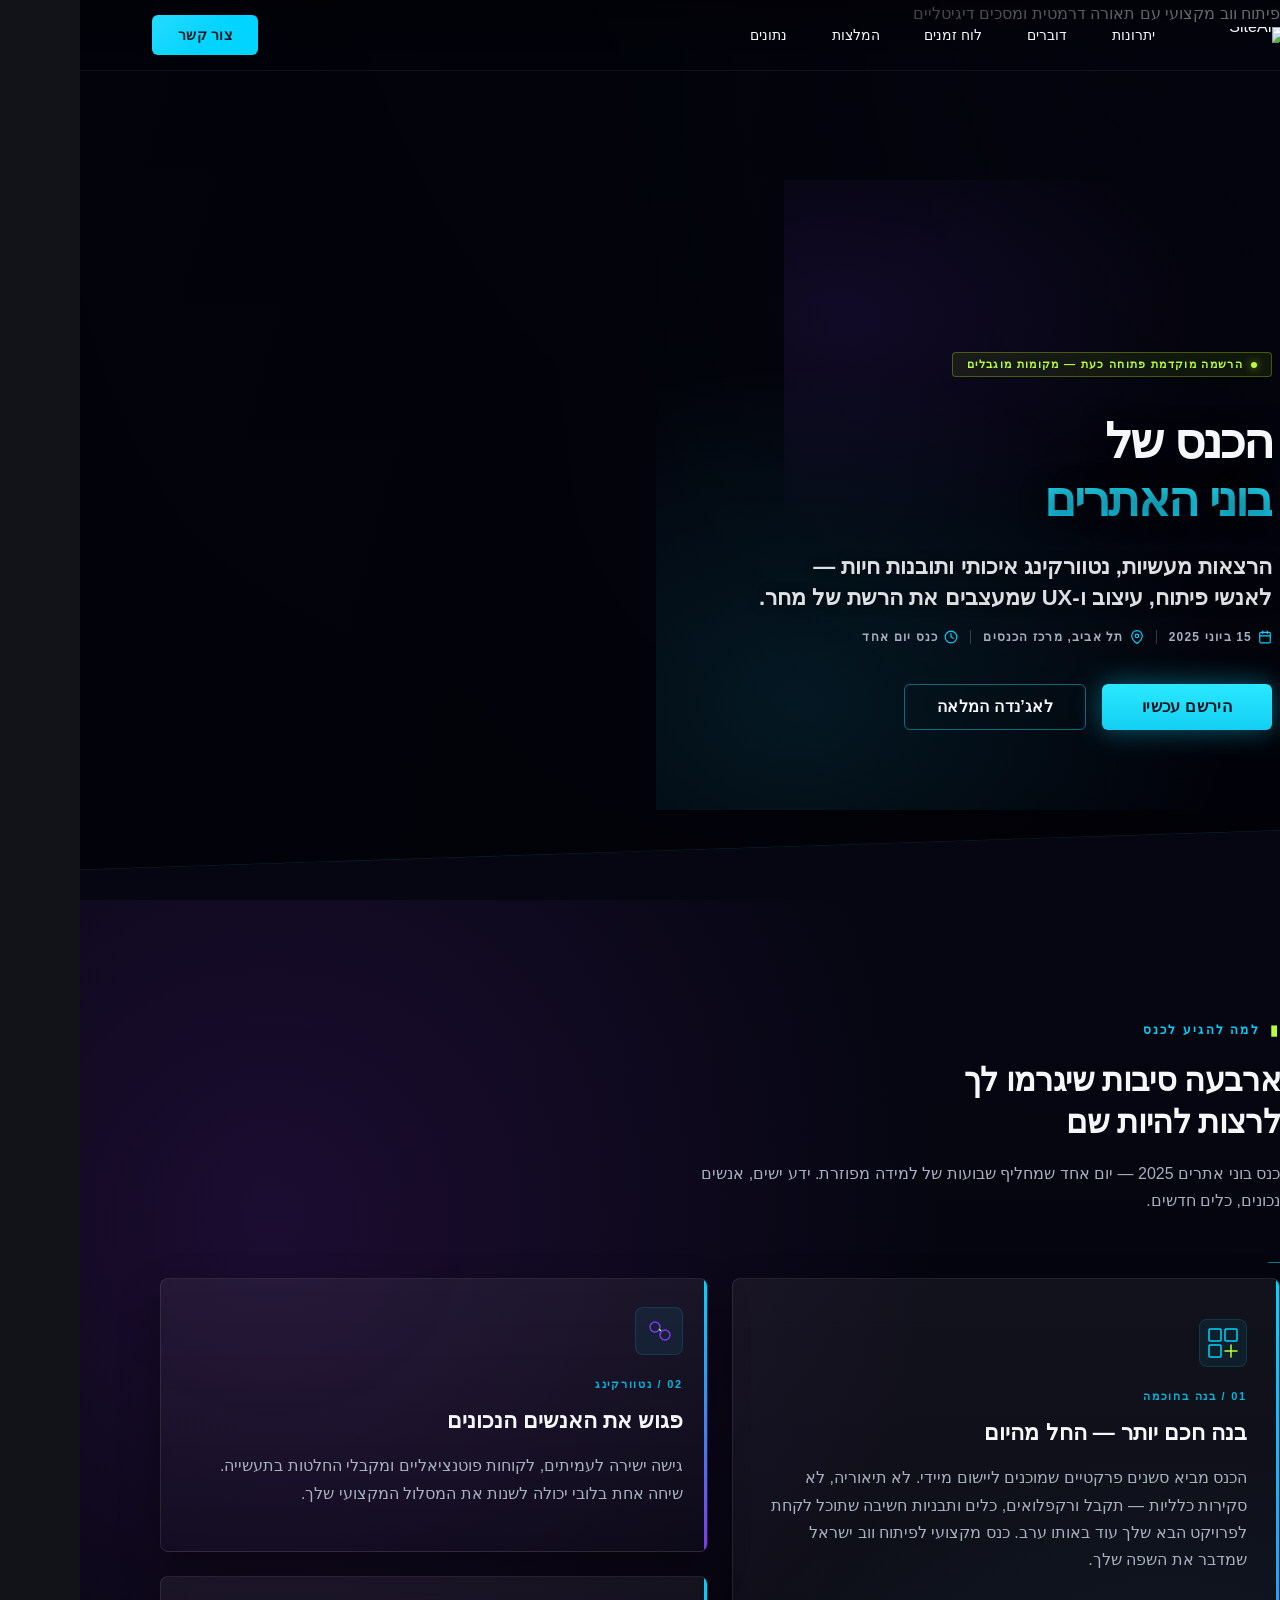
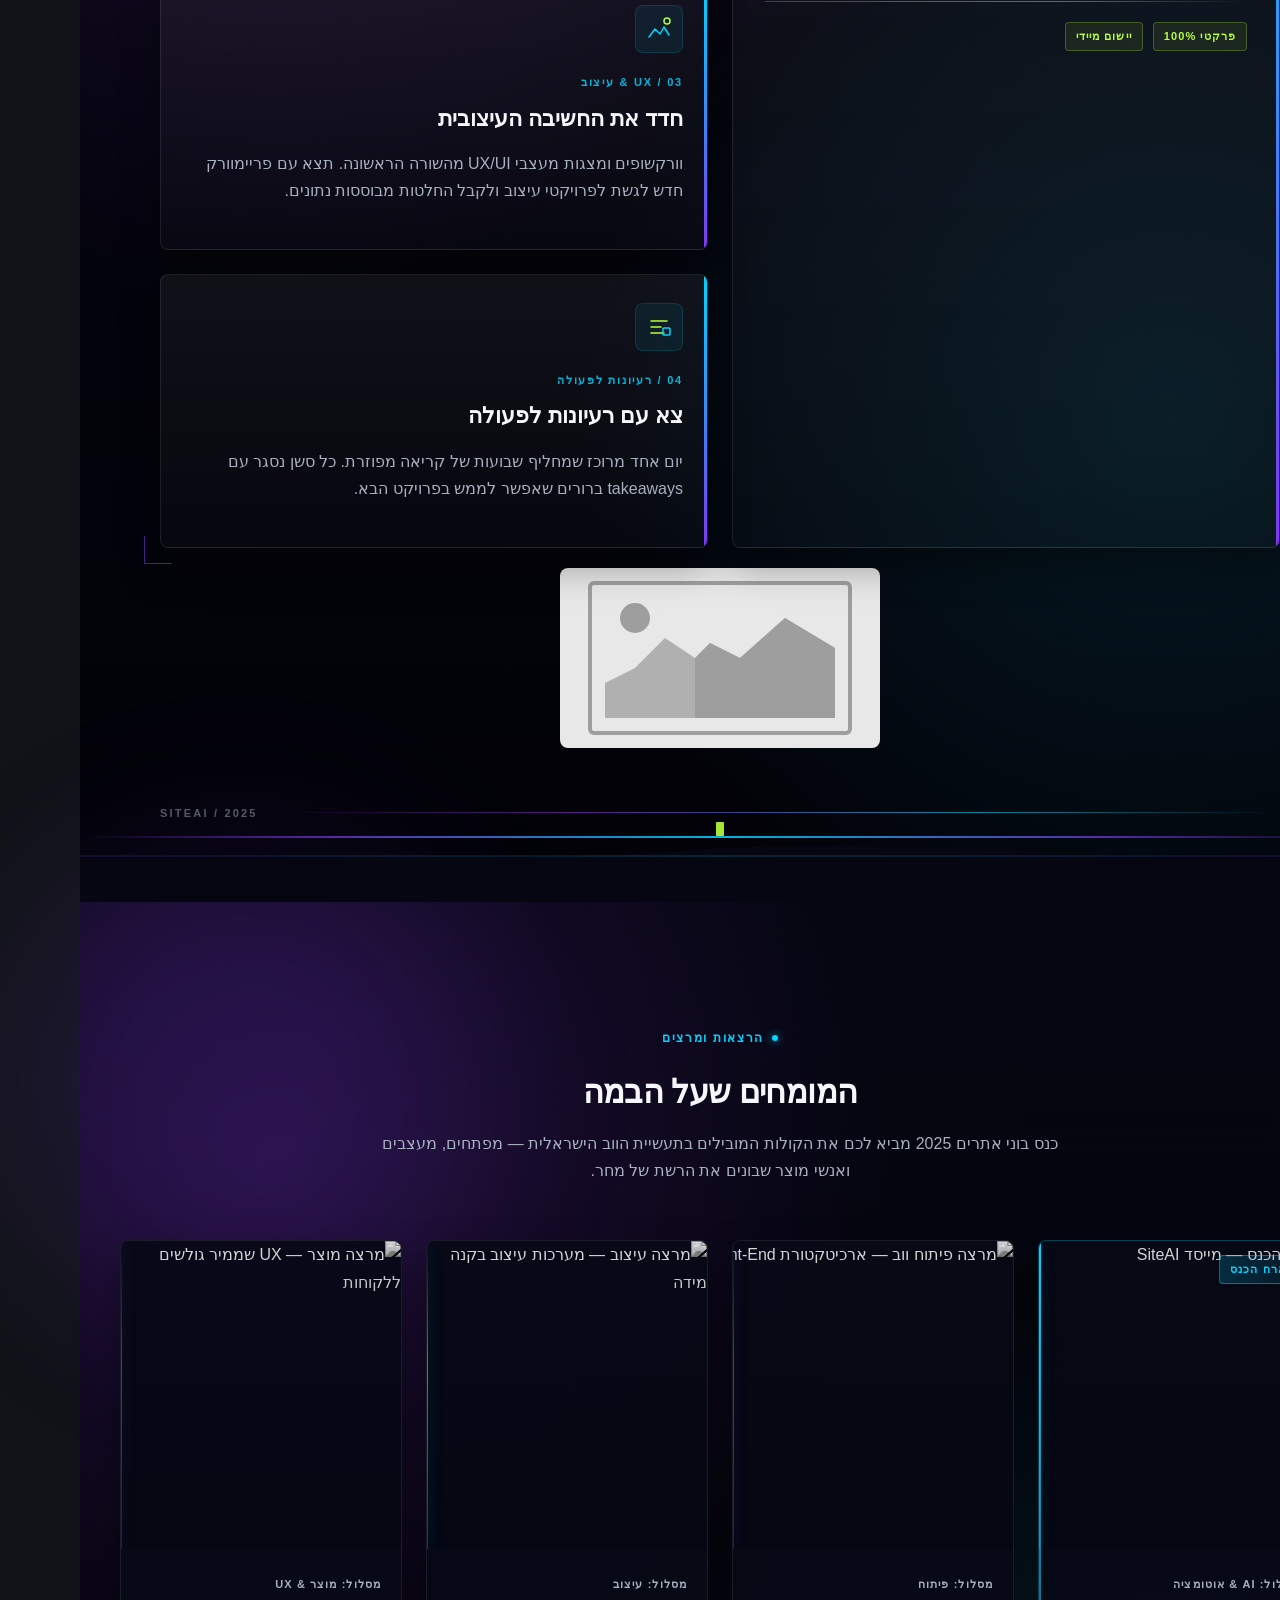
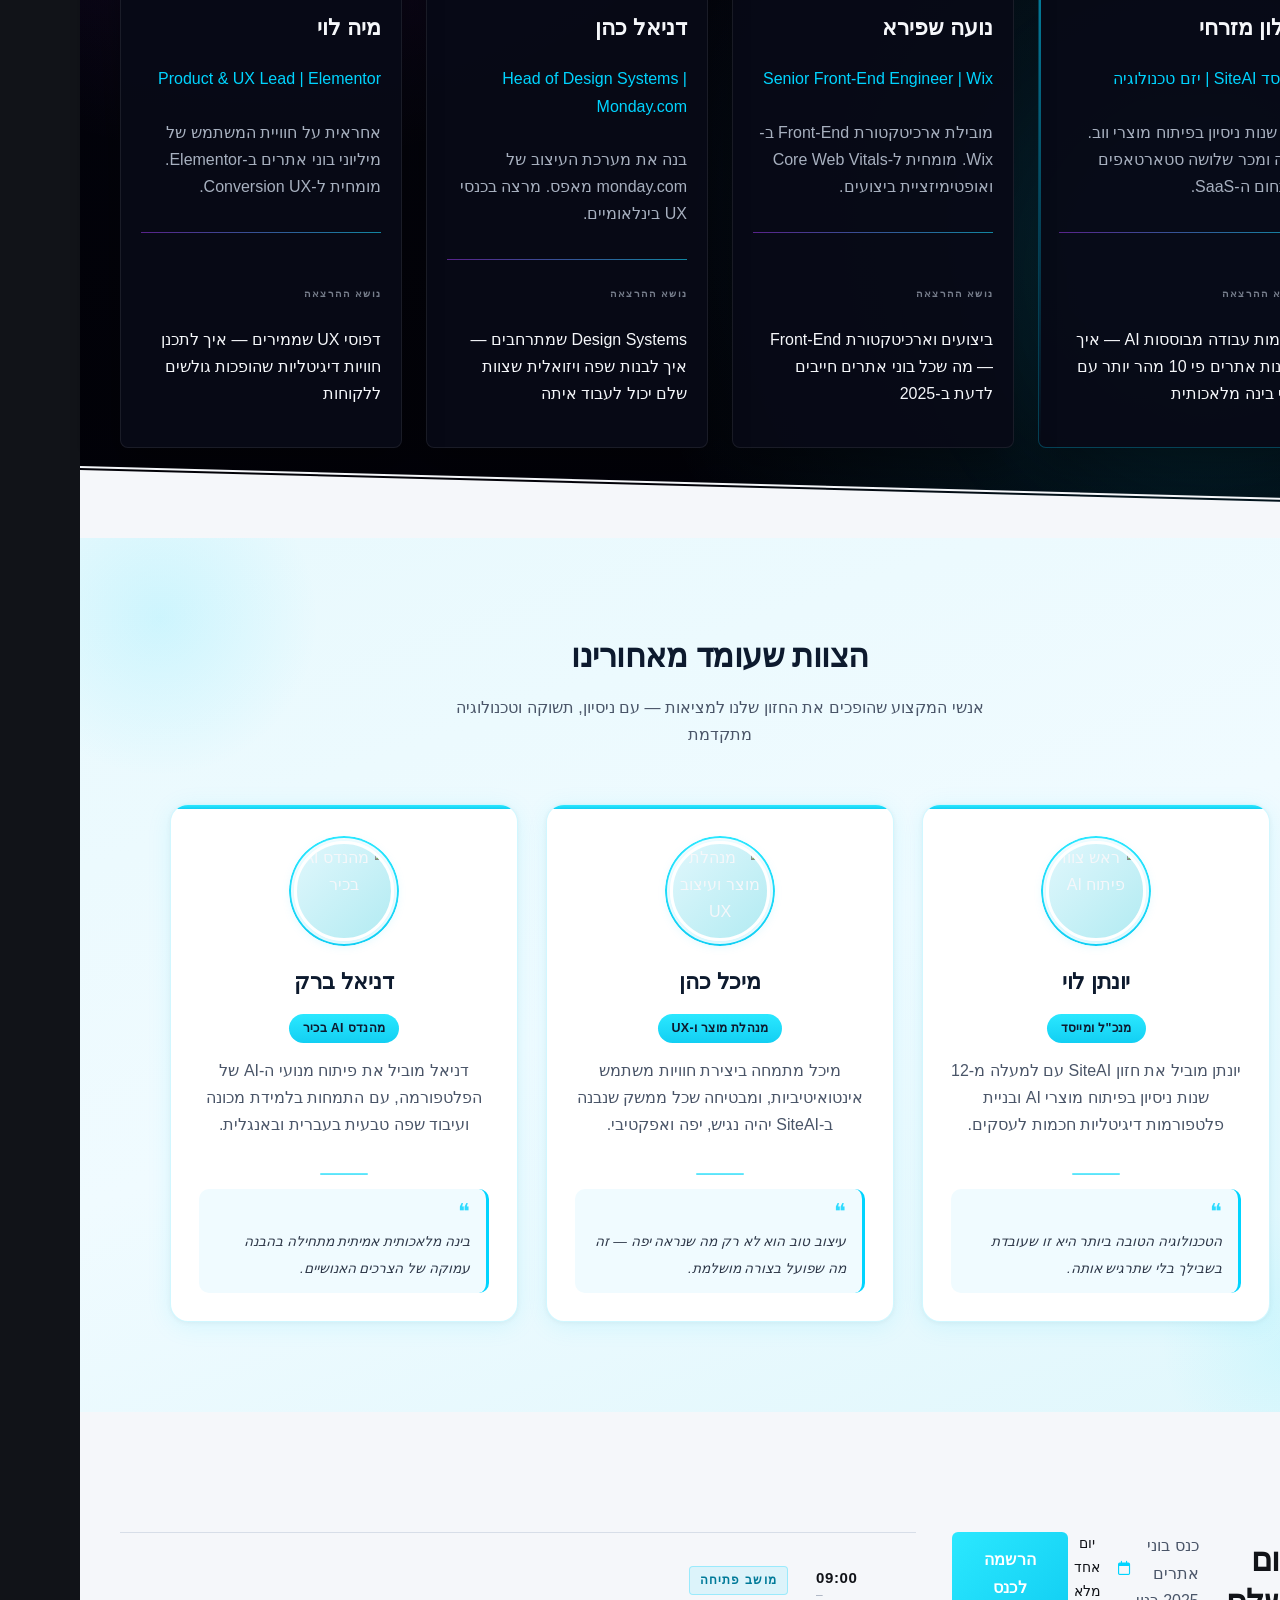
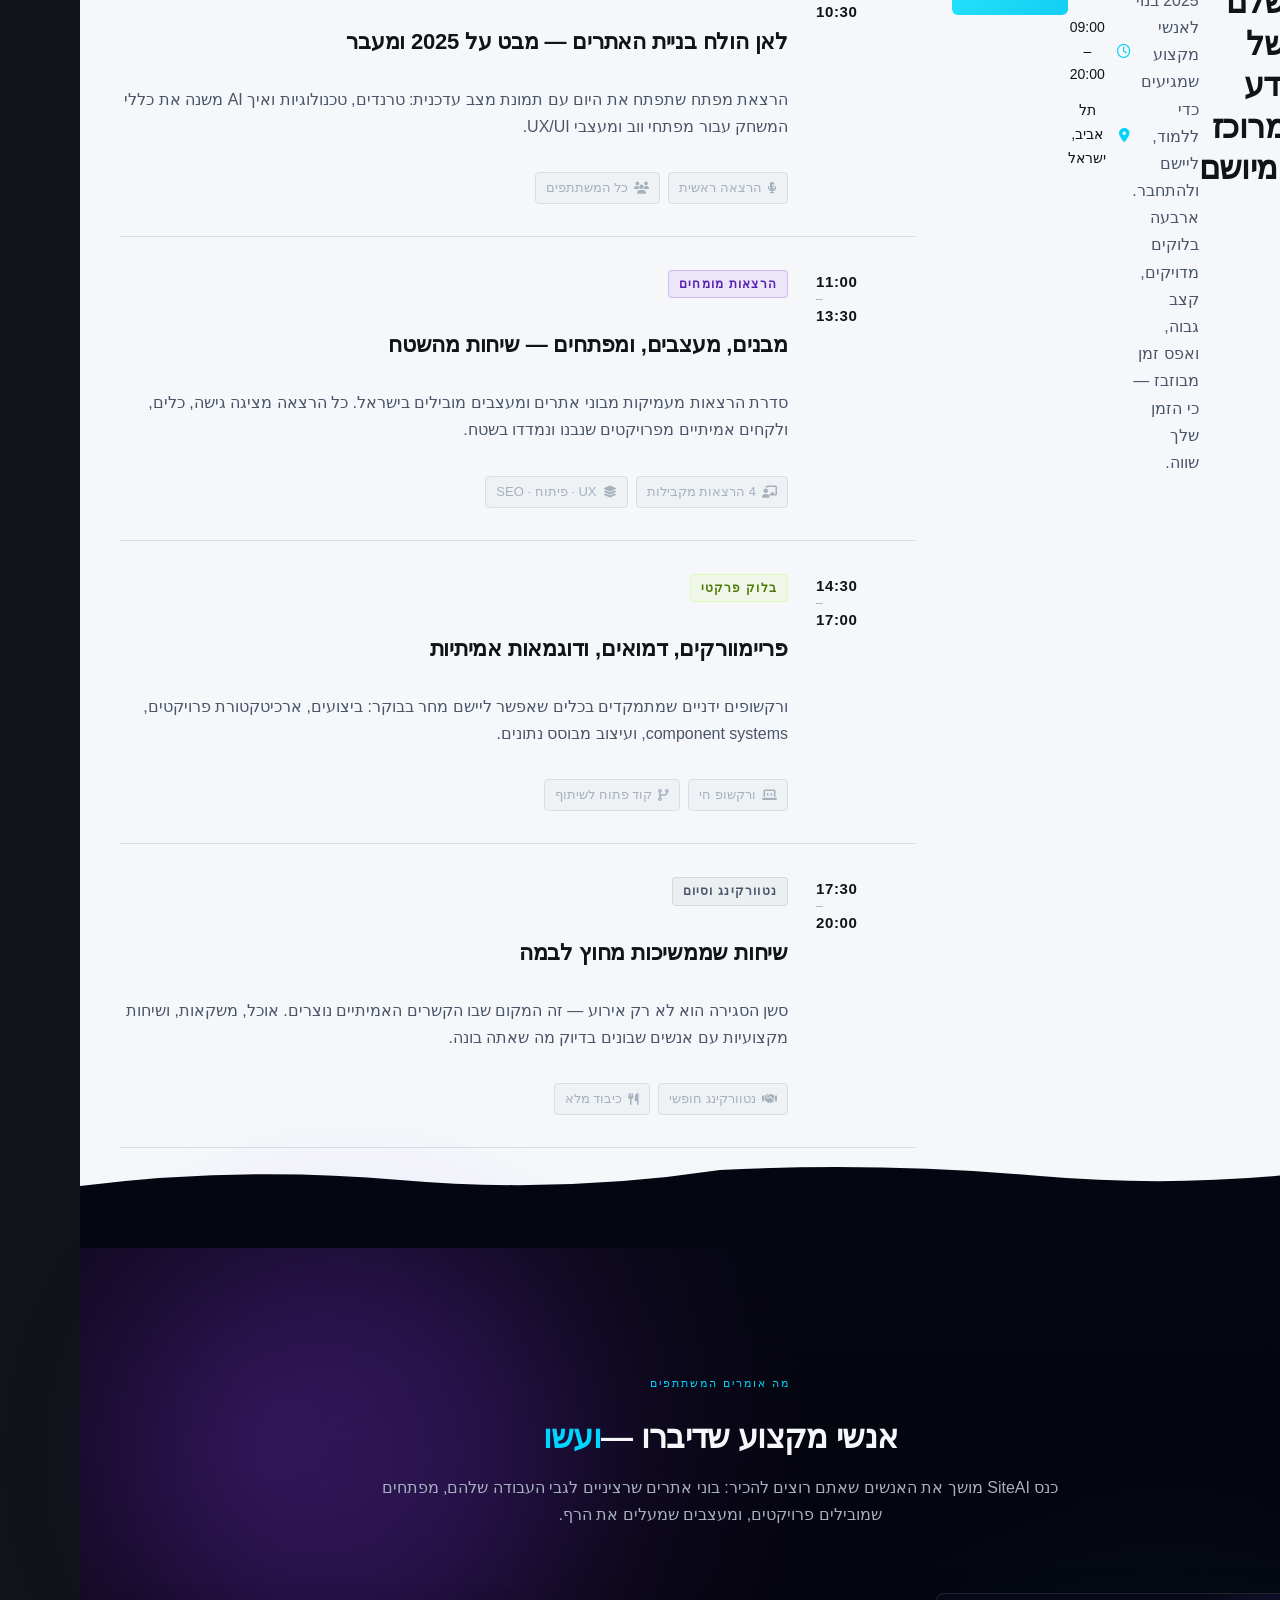
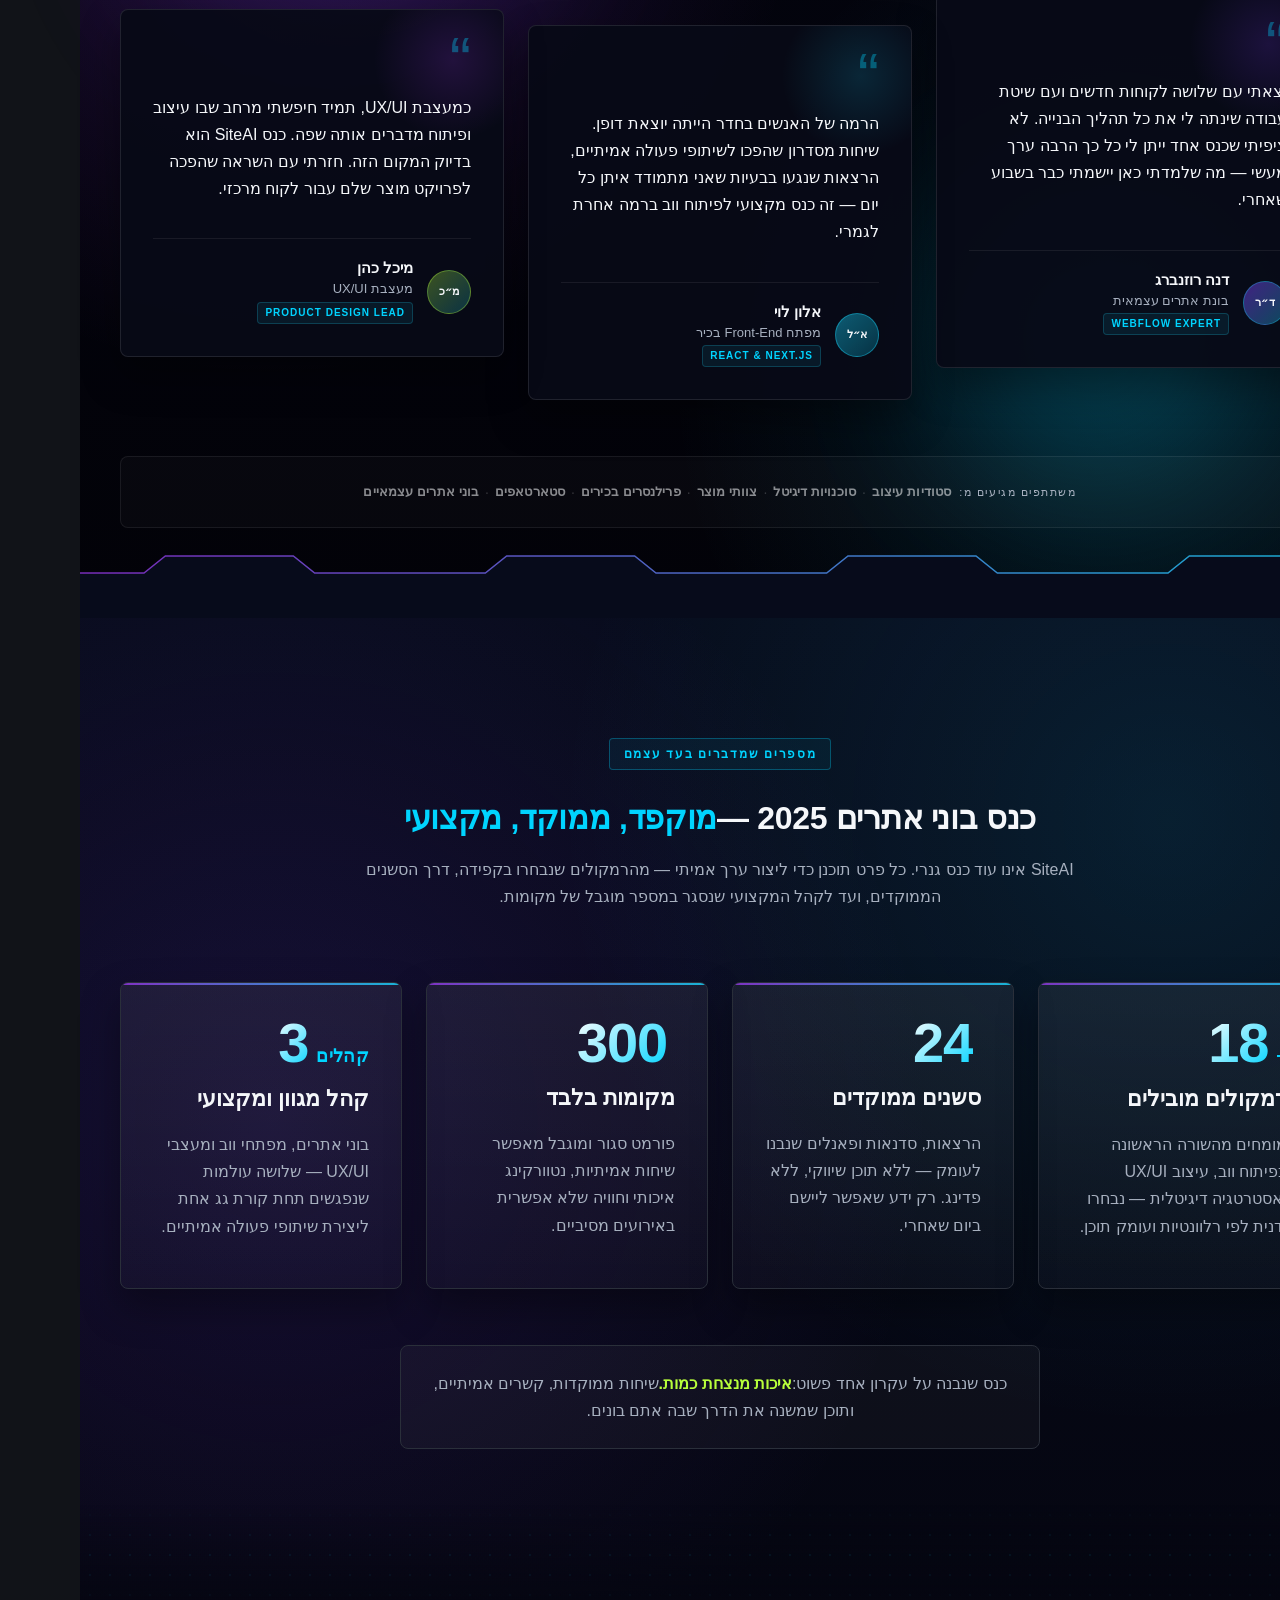
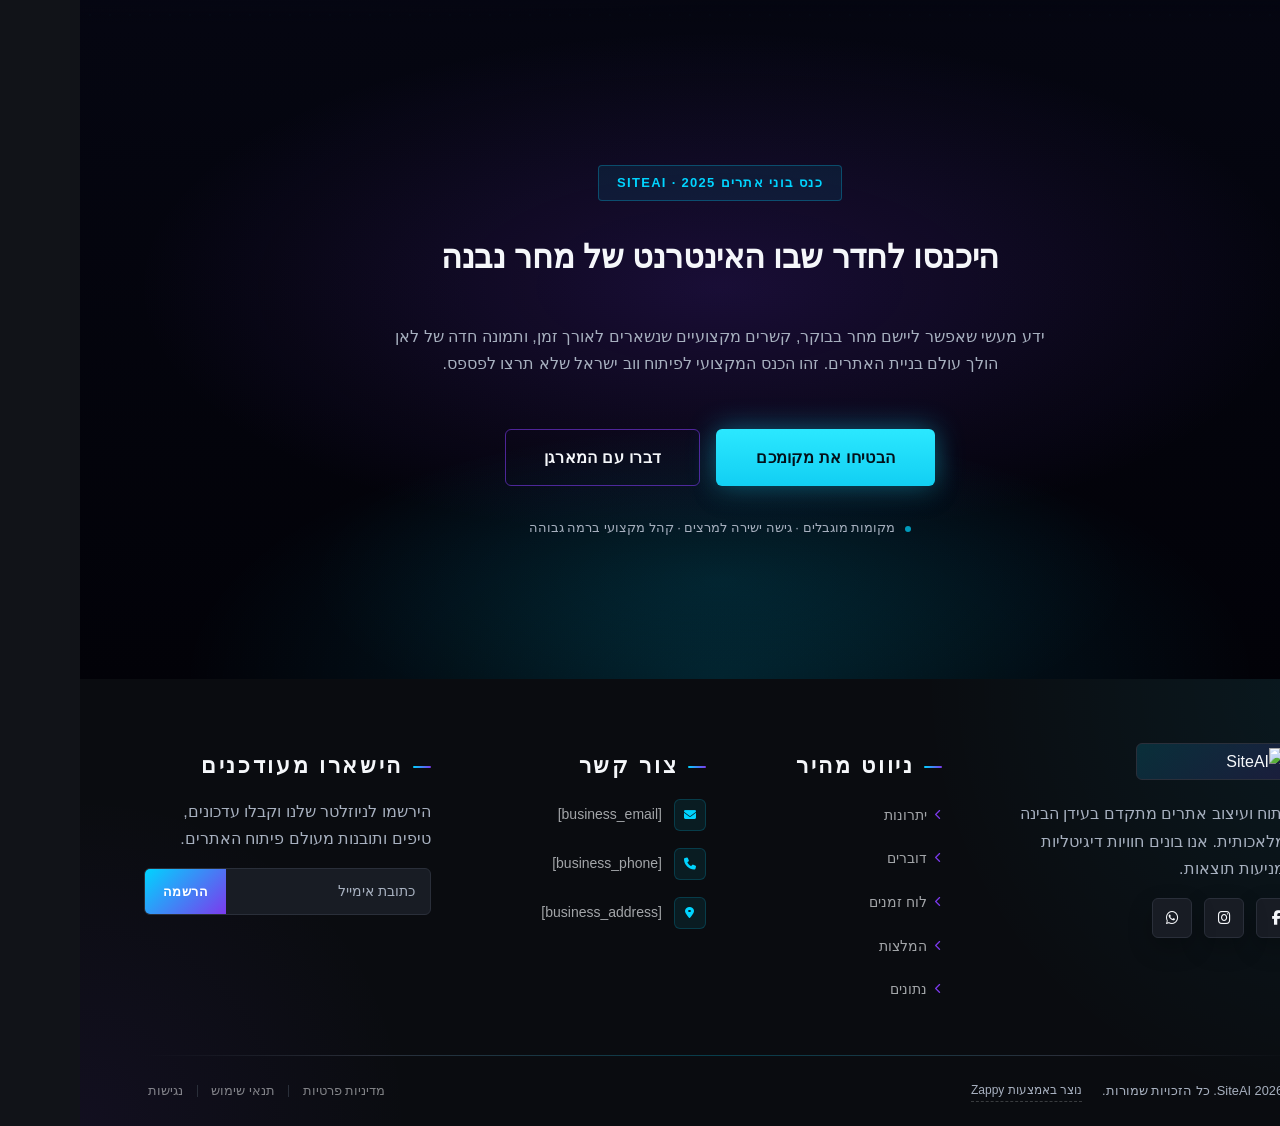
==== commit 6311620b: "Incremental sync: 1 page(s) — update_button" ====
--- a/public/index.html
+++ b/public/index.html
@@ -1 +1 @@
-<!doctype html><html dir="rtl" lang="ar"><head><meta charset="UTF-8"><meta content="width=device-width,initial-scale=1" name="viewport"><meta content="index, follow" name="robots"><title>SiteAI — SiteAI</title><meta content="A professional conference event aimed at website builders and web developers. The event is organized by an individual host and focuses on bringing together prof" name="description"><meta content="SiteAI, כנס בוני אתרים 2025, כנס מקצועי לפיתוח ווב ישראל, כנס UX UI מעצבים ישראל" name="keywords"><link href="/assets/favicon.ico" rel="icon" type="image/x-icon"><link href="/assets/favicon-16x16.png" rel="icon" type="image/png" sizes="16x16"><link href="/assets/favicon-32x32.png" rel="icon" type="image/png" sizes="32x32"><link href="/assets/favicon-48x48.png" rel="icon" type="image/png" sizes="48x48"><link href="/assets/favicon-192x192.png" rel="icon" type="image/png" sizes="192x192"><link href="/assets/favicon-512x512.png" rel="icon" type="image/png" sizes="512x512"><link href="/assets/apple-touch-icon.png" rel="apple-touch-icon"><script>!function(){"use strict";var t="adc4ae76-997d-4c24-9d9f-639547e99454",e="https://qaapi.zappy5.com/api/analytics/track",a=18e5,n=2592e6,o=!0,i=!0,r=!0;var s=function(){var e="zappy_visitor_"+t,a=null;try{if(a=localStorage.getItem(e)){var o=JSON.parse(a),i=Date.now();if(i-o.created<n)return o.lastSeen=i,localStorage.setItem(e,JSON.stringify(o)),o.id}}catch(t){console.warn("Zappy Analytics: LocalStorage not available")}var r="zv_"+Date.now()+"_"+Math.random().toString(36).substr(2,9);try{localStorage.setItem(e,JSON.stringify({id:r,created:Date.now(),lastSeen:Date.now()}))}catch(t){}return r}(),c=function(){var e="zappy_session_"+t,n=null;try{if(n=sessionStorage.getItem(e)){var o=JSON.parse(n),i=Date.now();if(i-o.timestamp<a)return o.timestamp=i,sessionStorage.setItem(e,JSON.stringify(o)),o.id}}catch(t){console.warn("Zappy Analytics: SessionStorage not available")}var r="zs_"+Date.now()+"_"+Math.random().toString(36).substr(2,9);try{sessionStorage.setItem(e,JSON.stringify({id:r,timestamp:Date.now()}))}catch(t){}return r}();function l(a,n){n=n||{};var o={website_id:t,event_type:a,page_path:window.location.pathname,referrer:document.referrer||"direct",visitor_id:s,session_id:c,metadata:n};if(navigator.sendBeacon){var i=new Blob([JSON.stringify(o)],{type:"application/json"});navigator.sendBeacon(e,i)}else fetch(e,{method:"POST",headers:{"Content-Type":"application/json"},body:JSON.stringify(o),keepalive:!0}).catch(function(t){console.warn("Zappy Analytics: Failed to track event",t)})}o&&l("pageview",{title:document.title,url:window.location.href}),i&&document.addEventListener("click",function(t){var e=t.target;if("BUTTON"===e.tagName||e.closest("button")){var a="BUTTON"===e.tagName?e:e.closest("button");l("click",{element:"button",text:a.textContent.trim().substring(0,100),id:a.id||null,class:a.className||null})}else if("A"===e.tagName||e.closest("a")){var n="A"===e.tagName?e:e.closest("a");l("navigation",{element:"link",text:n.textContent.trim().substring(0,100),href:n.href,external:n.hostname!==window.location.hostname})}},!0),r&&document.addEventListener("submit",function(t){var e=t.target;l("form_submit",{form_id:e.id||null,form_name:e.name||null,form_action:e.action||null,form_method:e.method||"GET"})},!0);var d=Date.now();window.addEventListener("beforeunload",function(){l("page_unload",{time_on_page:Math.floor((Date.now()-d)/1e3),page_path:window.location.pathname})}),window.zappyAnalytics={track:l,getVisitorId:function(){return s},getSessionId:function(){return c}}}()</script><link href="/styles.css" rel="stylesheet"><link href="https://cdnjs.cloudflare.com/ajax/libs/font-awesome/6.4.0/css/all.min.css" rel="stylesheet" crossorigin="anonymous" integrity="sha512-iecdLmaskl7CVkqkXNQ/ZH/XLlvWZOJyj7Yy7tcenmpD1ypASozpmT/E0iPtmFIB46ZmdtAc9eNBvH0H/ZpiBw==" referrerpolicy="no-referrer"/><style id="zappy-dropdown-submenu-styles">#navMenu li:has(.sub-menu),.nav-menu li:has(.sub-menu),.navbar li:has(.sub-menu),nav li:has(.sub-menu){position:relative}#navMenu .sub-menu,.nav-menu .sub-menu,.navbar .sub-menu,nav .sub-menu{display:block!important;position:absolute!important;top:100%;left:0;min-width:220px;background:#fff;border-radius:8px;box-shadow:0 8px 25px rgba(0,0,0,.15);padding:8px 0;opacity:0;visibility:hidden;transform:translateY(10px);transition:all .3s ease;z-index:1000;list-style:none;pointer-events:none}#navMenu li:hover>.sub-menu,.nav-menu li:hover>.sub-menu,.navbar li:hover>.sub-menu,nav li:hover>.sub-menu{opacity:1!important;visibility:visible!important;transform:translateY(0)!important;pointer-events:auto!important}.sub-menu li{list-style:none;margin:0;padding:0}.sub-menu a{display:block!important;padding:10px 16px!important;color:var(--text-dark,#333)!important;font-weight:500;text-decoration:none;white-space:nowrap;transition:background-color .2s}.sub-menu a:hover{background-color:#f5f5f5}[dir=rtl] .nav-menu .sub-menu,[dir=rtl] .navbar .sub-menu,[dir=rtl] nav .sub-menu,html[lang=ar] .nav-menu .sub-menu,html[lang=ar] .navbar .sub-menu,html[lang=ar] nav .sub-menu,html[lang=he] .nav-menu .sub-menu,html[lang=he] .navbar .sub-menu,html[lang=he] nav .sub-menu{left:auto!important;right:0!important}.sub-menu:empty,.sub-menu:not(:has(li)):not(:has(> a)),.sub-menu:not(:has(li:not(.zappy-hidden-menu-item))):not(:has(> a)){display:none!important;opacity:0!important;visibility:hidden!important;pointer-events:none!important}li:has(.menu-group-title):hover>.sub-menu{opacity:1!important;visibility:visible!important;transform:translateY(0)!important;pointer-events:auto!important}#navMenu>li>.menu-group-title,.nav-menu>li>.menu-group-title{display:inline-block;padding:.5rem 1rem;cursor:default;user-select:none}@media (max-width:768px){#navMenu .sub-menu,.nav-menu .sub-menu,.navbar .sub-menu,nav .sub-menu{position:static!important;transform:none!important;box-shadow:none!important;background:0 0!important;max-height:0;overflow:hidden;opacity:0;visibility:hidden;transition:max-height .3s ease,opacity .3s ease;padding:0!important;border-radius:0!important}.sub-menu.mobile-expanded{max-height:60vh!important;overflow-y:auto!important;opacity:1!important;visibility:visible!important;padding:8px 0 8px 16px!important}[dir=rtl] .sub-menu.mobile-expanded,html[lang=he] .sub-menu.mobile-expanded{padding:8px 16px 8px 0!important}#navMenu li:hover>.sub-menu,.nav-menu li:hover>.sub-menu,.navbar li:hover>.sub-menu,nav li:hover>.sub-menu{opacity:0;visibility:hidden;pointer-events:none}#navMenu li>.sub-menu.mobile-expanded,.nav-menu li>.sub-menu.mobile-expanded,.navbar li>.sub-menu.mobile-expanded,nav li>.sub-menu.mobile-expanded{opacity:1!important;visibility:visible!important;pointer-events:auto!important}#navMenu li:has(.sub-menu),.nav-menu li:has(.sub-menu),.navbar li:has(.sub-menu),nav li:has(.sub-menu){display:flex!important;flex-wrap:wrap!important;align-items:center!important;position:relative!important;min-height:44px!important}#navMenu li:has(.sub-menu)>a,.nav-menu li:has(.sub-menu)>a,.navbar li:has(.sub-menu)>a,nav li:has(.sub-menu)>a{flex:1!important;min-width:0!important}#navMenu li:has(.sub-menu)>.menu-group-title,.nav-menu li:has(.sub-menu)>.menu-group-title,.navbar li:has(.sub-menu)>.menu-group-title,nav li:has(.sub-menu)>.menu-group-title{flex:1!important;min-width:0!important;padding:0!important;line-height:inherit!important}#navMenu li:has(.sub-menu)>.sub-menu,.nav-menu li:has(.sub-menu)>.sub-menu,.navbar li:has(.sub-menu)>.sub-menu,nav li:has(.sub-menu)>.sub-menu{flex-basis:100%!important;width:100%!important}#navMenu li:has(.sub-menu)>a [class*=arrow],#navMenu li:has(.sub-menu)>a [class*=chevron],.nav-menu li:has(.sub-menu)>a .fa-angle-down,.nav-menu li:has(.sub-menu)>a .fa-chevron-down,.nav-menu li:has(.sub-menu)>a [class*=arrow],.nav-menu li:has(.sub-menu)>a [class*=chevron],nav li:has(.sub-menu)>a [class*=arrow],nav li:has(.sub-menu)>a [class*=chevron]{display:none!important;visibility:hidden!important}.mobile-submenu-toggle{display:flex!important;align-items:center!important;justify-content:center!important;width:44px!important;height:auto!important;background:0 0!important;border:none!important;cursor:pointer!important;color:var(--text-light)!important;position:static!important;flex-shrink:0!important;align-self:stretch!important;z-index:2!important;padding:0!important;margin:0!important}.mobile-submenu-toggle::after{content:''!important;width:0!important;height:0!important;border-left:6px solid transparent!important;border-right:6px solid transparent!important;border-top:7px solid currentColor!important;transition:transform .3s ease!important}.mobile-submenu-toggle.expanded::after{transform:rotate(180deg)!important}.sub-menu a{padding:10px 0!important;display:block!important;color:var(--text-light)!important}.navbar .sub-menu li a,.zappy-products-dropdown .sub-menu a,nav.navbar .sub-menu li a{color:var(--text-light)!important}}@media (min-width:769px){.mobile-submenu-toggle{display:none!important}}</style><style id="mobile-lang-menu-deployed-css">@media (max-width:768px){.lang-switcher,.nav-container .lang-switcher,.nav-cta-container .lang-switcher,.nav-ecommerce-icons .lang-switcher,.nav-icons-left .lang-switcher,.navbar .lang-switcher,.navbar .nav-cta-container .lang-switcher{display:none!important}.mobile-lang-menu{width:100%;border-top:1px solid rgba(128,128,128,.2);padding:8px 0 0 0;margin-top:8px}.mobile-lang-toggle{display:flex!important;align-items:center;justify-content:space-between;width:100%;padding:12px 16px;background:0 0;border:none;cursor:pointer;font-size:15px;color:inherit;font-family:inherit}.mobile-lang-toggle::after{content:'';display:inline-block;width:8px;height:8px;border-right:2px solid currentColor;border-bottom:2px solid currentColor;transform:rotate(45deg);transition:transform .3s ease;margin-left:8px}.mobile-lang-toggle.expanded::after{transform:rotate(-135deg)}.mobile-lang-options{max-height:0;overflow:hidden;transition:max-height .3s ease}.mobile-lang-options.expanded{max-height:300px}.mobile-lang-option{display:flex!important;align-items:center;gap:10px;padding:10px 24px;text-decoration:none;color:inherit;font-size:14px;font-family:inherit}.mobile-lang-option:hover{background:rgba(128,128,128,.1)}.mobile-lang-option.active{font-weight:600;opacity:.7;pointer-events:none}.mobile-lang-option img{width:20px;height:20px;border-radius:50%}}@media (min-width:769px){.mobile-lang-menu{display:none!important}}</style><style id="zappy-widget-visibility">#mic-access-tool-box,#mic-access-tool-general-button,#mic-init-access-tool #mic-access-tool-box,#mic-init-access-tool #mic-access-tool-general-button,#mic-init-access-tool .mic-access-tool-general-button,._access-icon,._access-menu,.mic-access-tool-box,.mic-access-tool-general-button,div[id*=mic-access-tool-box]{display:none!important;visibility:hidden!important;opacity:0!important;pointer-events:none!important}</style></head><body><nav class="navbar" dir="rtl"><button class="mobile-toggle" aria-label="Menu" id="mobileToggle"><svg viewBox="0 0 24 24" fill="none" height="24" width="24" class="hamburger-icon"><path d="M3 12h18M3 6h18M3 18h18" stroke="currentColor" stroke-width="2" stroke-linecap="round"></path></svg><svg viewBox="0 0 24 24" fill="none" height="24" width="24" class="close-icon" style="display:none"><path d="M18 6L6 18M6 6l12 12" stroke="currentColor" stroke-width="2" stroke-linecap="round"></path></svg></button><button class="phone-header-btn" aria-label="Call" data-phone="[business_phone]"><svg viewBox="0 0 24 24" fill="currentColor" height="20" width="20"><path d="M22 16.92v3a2 2 0 0 1-2.18 2 19.79 19.79 0 0 1-8.63-3.07 19.5 19.5 0 0 1-6-6 19.79 19.79 0 0 1-3.07-8.67A2 2 0 0 1 4.11 2h3a2 2 0 0 1 2 1.72 12.84 12.84 0 0 0 .7 2.81 2 2 0 0 1-.45 2.11L8.09 9.91a16 16 0 0 0 6 6l1.27-1.27a2 2 0 0 1 2.11-.45 12.84 12.84 0 0 0 2.81.7A2 2 0 0 1 22 16.92z"></path></svg></button><div class="nav-container"><div class="nav-right-group"><div class="nav-brand"><a href="/" class="logo-link"><img alt="SiteAI" src="/assets/business-logo.webp" class="logo"></a></div><ul class="nav-menu" id="navMenu"><li><a href="#benefits">יתרונות</a></li><li><a href="#speakers">דוברים</a></li><li><a href="#schedule">לוח זמנים</a></li><li><a href="#testimonials">המלצות</a></li><li><a href="#stats">נתונים</a></li></ul></div><div class="nav-cta-container"><a href="#cta" class="nav-cta-btn">צור קשר</a></div></div></nav><script>window.addEventListener("load",function(){const e=document.querySelector(".navbar, nav, header");if(!e)return void console.log("[Navbar] Navbar element not found");let t=document.getElementById("mobileToggle")||document.querySelector(".mobile-toggle")||document.querySelector(".hamburger")||document.querySelector(".hamburger-menu")||document.querySelector(".menu-toggle")||document.querySelector(".burger-menu")||document.querySelector('[aria-label="Menu"]')||document.querySelector('[aria-label="תפריט"]');const o=document.querySelector(".phone-header-btn"),n=window.getComputedStyle(e);let r=n.backgroundColor;if(console.log("[Navbar] Initial navbar background:",r),"transparent"===r||"rgba(0, 0, 0, 0)"===r||r.startsWith("rgba")&&r.includes(", 0)")){const e=n.backgroundImage;if(e&&"none"!==e)console.log("[Navbar] Navbar has background image/gradient, using dark text"),r="rgb(240, 240, 240)";else{const e=window.getComputedStyle(document.body).backgroundColor;console.log("[Navbar] Navbar transparent, using body background:",e),r=e}}const i=r.match(/\d+/g);if(i&&i.length>=3){const e=(.299*parseInt(i[0])+.587*parseInt(i[1])+.114*parseInt(i[2]))/255;console.log("[Navbar] Mobile button colors preserved from Claude CSS (luminance:",e.toFixed(2)+")");const n=document.createElement("style");n.id="zappy-mobile-nav-fix";document.documentElement.lang;document.documentElement.dir,n.textContent='\n        /* Hide mobile buttons on desktop, show only on mobile */\n        @media (min-width: 769px) {\n          .mobile-toggle,\n          .phone-header-btn {\n            display: none !important;\n          }\n        }\n        \n        /* Show and position mobile buttons correctly on mobile */\n        @media (max-width: 768px) {\n          .mobile-toggle,\n          .phone-header-btn {\n            position: absolute !important;\n            top: 50% !important;\n            transform: translateY(-50%) !important;\n            z-index: 1001 !important;\n            display: flex !important;\n            align-items: center !important;\n            justify-content: center !important;\n            width: 36px !important;\n            height: 36px !important;\n            border-radius: 50% !important;\n            border: none !important;\n            cursor: pointer !important;\n            padding: 6px !important;\n            background: none !important;\n            color: var(--nav-text, var(--text-light)) !important;\n          }\n          \n          /* LTR positioning (default): hamburger LEFT, phone RIGHT */\n          html:not([dir="rtl"]):not([lang="he"]):not([lang="ar"]) .mobile-toggle,\n          html[dir="ltr"] .mobile-toggle {\n            left: 12px !important;\n            right: auto !important;\n          }\n          html:not([dir="rtl"]):not([lang="he"]):not([lang="ar"]) .phone-header-btn,\n          html[dir="ltr"] .phone-header-btn {\n            right: 12px !important;\n            left: auto !important;\n          }\n          \n          /* RTL positioning: hamburger RIGHT, phone LEFT */\n          html[dir="rtl"] .mobile-toggle,\n          html[lang="he"] .mobile-toggle,\n          html[lang="ar"] .mobile-toggle {\n            right: 12px !important;\n            left: auto !important;\n          }\n          html[dir="rtl"] .phone-header-btn,\n          html[lang="he"] .phone-header-btn,\n          html[lang="ar"] .phone-header-btn {\n            left: 12px !important;\n            right: auto !important;\n          }\n          \n          /* CRITICAL: Ensure nav-container has min-height on mobile */\n          /* All children are positioned absolutely/fixed on mobile, so height:auto collapses to 0 */\n          .nav-container {\n            min-height: 70px !important;\n            position: relative !important;\n          }\n          \n          /* Ensure SVG icons are properly sized and inherit color */\n          .mobile-toggle svg,\n          .phone-header-btn svg {\n            width: 24px !important;\n            height: 24px !important;\n            /* Don\'t force display - let JavaScript control hamburger/close toggle */\n          }\n          \n          /* Reset nav-cta-container on mobile - remove desktop box-shadow/padding */\n          /* that creates a visible ghost box when CTA button is hidden */\n          .nav-cta-container {\n            box-shadow: none !important;\n            padding: 0 !important;\n          }\n          \n          /* Hide nav-cta-container entirely on mobile when there\'s no lang-switcher */\n          /* (only the CTA button is inside, and it\'s hidden on mobile) */\n          .nav-cta-container:not(:has(.lang-switcher)) {\n            display: none !important;\n          }\n          \n          /* CRITICAL: Prevent hero image fade gradient from bleeding over headline text */\n          /* The .image-fade-gradient has bottom: -30px (extends below parent) */\n          /* On mobile stacked layout, this overlaps the h1 text below the image */\n          .hero-image-column {\n            overflow: hidden !important;\n          }\n          .image-fade-gradient {\n            bottom: 0 !important;\n          }\n          \n          /* Hide desktop language switcher on mobile - hamburger menu handles it */\n          /* High specificity to override stored CSS */\n          .lang-switcher,\n          .nav-cta-container .lang-switcher,\n          .nav-container .lang-switcher,\n          .navbar .lang-switcher,\n          .navbar .nav-cta-container .lang-switcher {\n            display: none !important;\n          }\n        }\n      ';const r=document.getElementById("zappy-mobile-nav-fix");r&&r.remove(),document.head.appendChild(n),console.log("[Navbar] Critical CSS injected for mobile nav positioning");const l=window.innerWidth<=768;if(t){const e=t.querySelector(".hamburger-icon"),o=t.querySelector(".close-icon");e&&(e.style.setProperty("width","24px","important"),e.style.setProperty("height","24px","important"),e.style.setProperty("display","block","important")),o&&(o.style.setProperty("width","24px","important"),o.style.setProperty("height","24px","important"),o.style.setProperty("display","none","important")),l?(t.style.setProperty("position","absolute","important"),t.style.setProperty("top","50%","important"),t.style.setProperty("transform","translateY(-50%)","important"),t.style.setProperty("z-index","1001","important"),t.style.removeProperty("left"),t.style.removeProperty("right"),console.log("[Navbar] Mobile toggle positioning applied (mobile viewport)")):(t.style.removeProperty("position"),t.style.removeProperty("top"),t.style.removeProperty("transform"),t.style.removeProperty("z-index"),t.style.removeProperty("left"),t.style.removeProperty("right"),console.log("[Navbar] Desktop viewport - cleared mobile toggle inline positioning"))}if(o){const e=o.querySelector("svg");e&&(e.style.width="24px",e.style.height="24px",e.setAttribute("width","24"),e.setAttribute("height","24")),l?(o.style.setProperty("position","absolute","important"),o.style.setProperty("top","50%","important"),o.style.setProperty("transform","translateY(-50%)","important"),o.style.setProperty("z-index","1001","important"),o.style.removeProperty("left"),o.style.removeProperty("right"),console.log("[Navbar] Phone button positioning applied (mobile viewport)")):(o.style.removeProperty("position"),o.style.removeProperty("top"),o.style.removeProperty("transform"),o.style.removeProperty("z-index"),o.style.removeProperty("left"),o.style.removeProperty("right"),console.log("[Navbar] Desktop viewport - cleared phone button inline positioning"))}}else console.log("[Navbar] Could not parse background color:",r);t=document.getElementById("mobileToggle")||document.querySelector(".mobile-toggle")||document.querySelector(".hamburger")||document.querySelector(".hamburger-menu")||document.querySelector(".menu-toggle")||document.querySelector(".burger-menu")||document.querySelector('[aria-label="Menu"]')||document.querySelector('[aria-label="תפריט"]');const l=document.getElementById("navMenu")||document.querySelector(".nav-menu")||document.querySelector(".nav-links")||document.querySelector("nav ul:not(.submenu)");if(!t||!l)return void console.log("[Navbar] Mobile toggle or menu not found:",{toggle:!!t,menu:!!l});l.id||(l.id="navMenu"),console.log("[Navbar] Initializing mobile menu...");const a=t.cloneNode(!0);t.parentNode.replaceChild(a,t),a.addEventListener("click",function(e){e.preventDefault(),e.stopPropagation();const t=this.querySelector(".hamburger-icon"),o=this.querySelector(".close-icon");l.classList.contains("active")?(l.classList.remove("active"),t&&t.style.setProperty("display","block","important"),o&&o.style.setProperty("display","none","important"),document.body.style.overflow="",console.log("[Navbar] Menu closed")):(l.classList.add("active"),t&&t.style.setProperty("display","none","important"),o&&o.style.setProperty("display","block","important"),document.body.style.overflow="hidden",console.log("[Navbar] Menu opened"))}),l.querySelectorAll("a").forEach(function(e){e.addEventListener("click",function(){if("#"===this.getAttribute("href"))return;const e=a.querySelector(".hamburger-icon"),t=a.querySelector(".close-icon");l.classList.remove("active"),e&&e.style.setProperty("display","block","important"),t&&t.style.setProperty("display","none","important"),document.body.style.overflow="",console.log("[Navbar] Menu closed (link clicked)")})});var s=l.querySelectorAll(".dropdown-toggle");s.forEach(function(e){e.addEventListener("click",function(e){e.preventDefault(),e.stopPropagation();var t=this.closest(".nav-dropdown");t&&(t.parentNode.querySelectorAll(".nav-dropdown.open").forEach(function(e){e!==t&&e.classList.remove("open")}),t.classList.toggle("open"),console.log("[Navbar] Dropdown toggled:",t.classList.contains("open")?"open":"closed"))})}),document.addEventListener("click",function(e){e.target.closest(".nav-dropdown")||document.querySelectorAll(".nav-dropdown.open").forEach(function(e){e.classList.remove("open")})}),console.log("[Navbar] Dropdown handlers initialized for "+s.length+" dropdowns"),o&&o.addEventListener("click",function(){const e=document.querySelectorAll('a[href^="tel:"]'),t=e.length>0?e[0].getAttribute("href").replace("tel:",""):"[business_phone]";window.location.href="tel:"+t,console.log("[Navbar] Phone button clicked")}),console.log("[Navbar] Mobile menu initialized successfully");const p=function(){const e=document.querySelector(".whatsapp-float");e&&(window.innerWidth>=769?(e.style.setProperty("display","none","important"),e.style.setProperty("visibility","hidden","important"),e.style.setProperty("opacity","0","important"),e.style.setProperty("pointer-events","none","important"),console.log("[WhatsApp] Button hidden on desktop")):(e.style.removeProperty("display"),e.style.removeProperty("visibility"),e.style.removeProperty("opacity"),e.style.removeProperty("pointer-events"),console.log("[WhatsApp] Button visible on mobile")))};let c;p(),window.addEventListener("resize",function(){clearTimeout(c),c=setTimeout(p,100)})})</script><main><section class="index-hero-section" data-layout-spec="בית-hero" dir="rtl" id="hero" data-hero-type="fullscreen-scrim"><div class="index-hero-bg"><img alt="במת כנס פיתוח ווב מקצועי עם תאורה דרמטית ומסכים דיגיטליים" src="/assets/site-index-hero-image-1.webp" data-context="Premium web conference main stage with dramatic cinematic lighting: large curved digital screens displaying code, design systems, and modern web interfaces. Subtle audience silhouettes in darkness, spotlights cutting through atmospheric haze, a sleek dark stage with technical equipment. The mood is sophisticated, high-caliber, and cinematic — like a top-tier tech keynote event. Deep graphite-black tones with electric blue and purple accent lighting. Wide panoramic shot with generous negative space on the right side for text overlay." data-placeholder="index-hero-image-1" height="900" width="1440" data-hero-bg="true"></div><div class="index-hero-scrim" aria-hidden="true"></div><div class="index-hero-glow-cyan" aria-hidden="true"></div><div class="index-hero-glow-purple" aria-hidden="true"></div><div class="index-hero-content-wrap"><div class="index-hero-content"><div class="index-hero-badge"><span class="index-hero-badge-dot" aria-hidden="true"></span><span>הרשמה מוקדמת פתוחה כעת — מקומות מוגבלים</span></div><h1 class="index-hero-h1">הכנס של<br><span class="index-hero-h1-accent">בוני האתרים</span></h1><h3 class="index-hero-subtitle">הרצאות מעשיות, נטוורקינג איכותי ותובנות חיות —<br>לאנשי פיתוח, עיצוב ו-UX שמעצבים את הרשת של מחר.</h3><div class="index-hero-meta"><div class="index-hero-meta-item"><svg viewBox="0 0 24 24" aria-hidden="true" xmlns="http://www.w3.org/2000/svg" data-element-type="icon" data-icon-type="svg" fill="none" height="14" width="14" stroke="currentColor" stroke-linecap="round" stroke-linejoin="round" stroke-width="2"><rect height="18" width="18" x="3" y="4" rx="2" ry="2"></rect><line x1="16" x2="16" y1="2" y2="6"></line><line x1="8" x2="8" y1="2" y2="6"></line><line x1="3" x2="21" y1="10" y2="10"></line></svg><span>15 ביוני 2025</span></div><span class="index-hero-meta-sep" aria-hidden="true"></span><div class="index-hero-meta-item"><svg viewBox="0 0 24 24" aria-hidden="true" xmlns="http://www.w3.org/2000/svg" data-element-type="icon" data-icon-type="svg" fill="none" height="14" width="14" stroke="currentColor" stroke-linecap="round" stroke-linejoin="round" stroke-width="2"><path d="M21 10c0 7-9 13-9 13s-9-6-9-13a9 9 0 0 1 18 0z"></path><circle cx="12" cy="10" r="3"></circle></svg><span>תל אביב, מרכז הכנסים</span></div><span class="index-hero-meta-sep" aria-hidden="true"></span><div class="index-hero-meta-item"><svg viewBox="0 0 24 24" aria-hidden="true" xmlns="http://www.w3.org/2000/svg" data-element-type="icon" data-icon-type="svg" fill="none" height="14" width="14" stroke="currentColor" stroke-linecap="round" stroke-linejoin="round" stroke-width="2"><circle cx="12" cy="12" r="10"></circle><polyline points="12 6 12 12 16 14"></polyline></svg><span>כנס יום אחד</span></div></div><div class="index-hero-ctas"><a href="#register" class="index-hero-btn-primary">הירשם עכשיו</a><a href="#agenda" class="index-hero-btn-secondary">לאג’נדה המלאה</a></div></div></div><div class="index-hero-divider-wrapper"><svg viewBox="0 0 1440 90" aria-hidden="true" xmlns="http://www.w3.org/2000/svg" data-no-icon-edit="true" preserveAspectRatio="none"><line x1="0" x2="1440" y1="60" y2="18" stroke="rgba(25,217,255,0.18)" stroke-width="1"></line><line x1="0" x2="1440" y1="68" y2="26" stroke="rgba(168,60,255,0.10)" stroke-width="1"></line><path d="M0,90 L0,60 L1440,18 L1440,90 Z" fill="#050611"></path></svg></div></section><section class="index-benefits-section" data-layout-spec="בית-benefits" dir="rtl" id="index-benefits-section"><div class="index-benefits-container"><div class="index-benefits-intro"><div class="index-benefits-label"><span class="index-benefits-cursor">▮</span><span>למה להגיע לכנס</span></div><h2 class="index-benefits-heading">ארבעה סיבות שיגרמו לך<br>לרצות להיות שם</h2><p class="index-benefits-subtext">כנס בוני אתרים 2025 — יום אחד שמחליף שבועות של למידה מפוזרת. ידע ישים, אנשים נכונים, כלים חדשים.</p></div><div class="zappy-preserve-css-grid index-benefits-cluster" id="zappy-auto-grid-1776069665970-da9qh4" style="align-items:stretch !important" data-original-gap="24px" data-zappy-auto-grid="true" data-zappy-grid-align="start"><div class="index-benefits-bracket index-benefits-bracket--tl" aria-hidden="true"></div><div class="index-benefits-bracket index-benefits-bracket--br" aria-hidden="true"></div><article class="index-benefits-card index-benefits-card--large" data-grid-item-index="2"><div class="index-benefits-card-icon-wrap"><svg viewBox="0 0 32 32" aria-hidden="true" xmlns="http://www.w3.org/2000/svg" data-element-type="icon" data-icon-type="svg" fill="none" height="32" width="32"><rect height="12" width="12" x="2" y="2" rx="1" stroke="var(--primary)" stroke-width="1.5"></rect><rect height="12" width="12" x="18" y="2" rx="1" stroke="var(--primary)" stroke-width="1.5"></rect><rect height="12" width="12" x="2" y="18" rx="1" stroke="var(--primary)" stroke-width="1.5"></rect><path d="M18 24h12M24 18v12" stroke="var(--accent)" stroke-width="1.5" stroke-linecap="round"></path></svg></div><div class="index-benefits-card-tag">01 / בנה בחוכמה</div><h3 class="index-benefits-card-title">בנה חכם יותר — החל מהיום</h3><p class="index-benefits-card-text">הכנס מביא סשנים פרקטיים שמוכנים ליישום מיידי. לא תיאוריה, לא סקירות כלליות — תקבל ורקפלואים, כלים ותבניות חשיבה שתוכל לקחת לפרויקט הבא שלך עוד באותו ערב. כנס מקצועי לפיתוח ווב ישראל שמדבר את השפה שלך.</p><div class="index-benefits-card-line" aria-hidden="true"></div><div class="index-benefits-card-meta"><span class="index-benefits-meta-badge">פרקטי 100%</span><span class="index-benefits-meta-badge">יישום מיידי</span></div></article><div class="index-benefits-stack" data-grid-item-index="3"><article class="index-benefits-card index-benefits-card--small" data-grid-item-index="0"><div class="index-benefits-card-icon-wrap"><svg viewBox="0 0 28 28" aria-hidden="true" xmlns="http://www.w3.org/2000/svg" data-element-type="icon" data-icon-type="svg" fill="none" height="28" width="28"><circle cx="10" cy="10" r="5" stroke="var(--secondary)" stroke-width="1.5"></circle><circle cx="20" cy="18" r="5" stroke="var(--secondary)" stroke-width="1.5"></circle><path d="M14.5 12.5L15.5 13.5" stroke="var(--accent)" stroke-width="1.5" stroke-linecap="round"></path></svg></div><div class="index-benefits-card-tag">02 / נטוורקינג</div><h3 class="index-benefits-card-title">פגוש את האנשים הנכונים</h3><p class="index-benefits-card-text">גישה ישירה לעמיתים, לקוחות פוטנציאליים ומקבלי החלטות בתעשייה. שיחה אחת בלובי יכולה לשנות את המסלול המקצועי שלך.</p></article><article class="index-benefits-card index-benefits-card--small" data-grid-item-index="1"><div class="index-benefits-card-icon-wrap"><svg viewBox="0 0 28 28" aria-hidden="true" xmlns="http://www.w3.org/2000/svg" data-element-type="icon" data-icon-type="svg" fill="none" height="28" width="28"><path d="M4 22L10 14l5 5 4-7 5 8" stroke="var(--primary)" stroke-width="1.5" stroke-linecap="round" stroke-linejoin="round"></path><circle cx="22" cy="6" r="3" stroke="var(--accent)" stroke-width="1.5"></circle></svg></div><div class="index-benefits-card-tag">03 / UX &amp; עיצוב</div><h3 class="index-benefits-card-title">חדד את החשיבה העיצובית</h3><p class="index-benefits-card-text">וורקשופים ומצגות מעצבי UX/UI מהשורה הראשונה. תצא עם פריימוורק חדש לגשת לפרויקטי עיצוב ולקבל החלטות מבוססות נתונים.</p></article><article class="index-benefits-card index-benefits-card--small" data-grid-item-index="2"><div class="index-benefits-card-icon-wrap"><svg viewBox="0 0 28 28" aria-hidden="true" xmlns="http://www.w3.org/2000/svg" data-element-type="icon" data-icon-type="svg" fill="none" height="28" width="28"><path d="M6 8h16M6 14h10M6 20h13" stroke="var(--accent)" stroke-width="1.5" stroke-linecap="round"></path><rect height="7" width="7" x="18" y="15" rx="1" stroke="var(--primary)" stroke-width="1.5"></rect></svg></div><div class="index-benefits-card-tag">04 / רעיונות לפעולה</div><h3 class="index-benefits-card-title">צא עם רעיונות לפעולה</h3><p class="index-benefits-card-text">יום אחד מרוכז שמחליף שבועות של קריאה מפוזרת. כל סשן נסגר עם takeaways ברורים שאפשר לממש בפרויקט הבא.</p></article></div></div><div class="zappy-inserted-element" id="zappy-element-1776069688464-dkws04c2n" style="max-width:600px;margin:20px auto" data-element-id="zappy-element-1776069688464-dkws04c2n" data-element-type="image" data-zappy-newly-inserted="true"><img alt="Image" src="[data-uri]" data-element-id="zappy-element-1776069688464-dkws04c2n" data-element-type="image" style="width:320px;height:180px;border-radius:8px;max-width:100%;object-fit:cover;margin:20px auto;object-position:50% 50%;display:block" id="zappy-element-1776069688464-dkws04c2n"></div><div class="index-benefits-structural-line" aria-hidden="true"><span class="index-benefits-line-label">SiteAI / 2025</span></div></div><div class="index-benefits-divider-wrapper" aria-hidden="true"><div class="index-benefits-terminal-line"><span class="index-benefits-terminal-cursor-blink"></span></div><svg viewBox="0 0 1200 64" aria-hidden="true" xmlns="http://www.w3.org/2000/svg" data-no-icon-edit="true" preserveAspectRatio="none"><defs><linearGradient id="benefits-fade-grad" x1="0" x2="1" y1="0" y2="0"><stop offset="0%" stop-color="rgba(124,58,237,0.18)"></stop><stop offset="50%" stop-color="rgba(0,212,255,0.22)"></stop><stop offset="100%" stop-color="rgba(124,58,237,0.18)"></stop></linearGradient></defs><path d="M0,64 L0,18 Q150,8 300,16 T600,10 Q750,4 900,14 T1200,8 L1200,64 Z" fill="#050611"></path><rect height="2" width="1200" x="0" y="17" fill="url(#benefits-fade-grad)" opacity="0.7"></rect></svg></div></section><section class="index-speakers-section" data-layout-spec="בית-speakers" dir="rtl" id="speakers"><div class="speakers-glow speakers-glow--purple" aria-hidden="true"></div><div class="speakers-glow speakers-glow--cyan" aria-hidden="true"></div><div class="speakers-container"><div class="speakers-intro"><div class="speakers-label"><span class="speakers-label__dot"></span><span>הרצאות ומרצים</span></div><h2 class="speakers-title">המומחים שעל הבמה</h2><p class="speakers-subtitle">כנס בוני אתרים 2025 מביא לכם את הקולות המובילים בתעשיית הווב הישראלית — מפתחים, מעצבים ואנשי מוצר שבונים את הרשת של מחר.</p></div><div class="zappy-preserve-css-grid speakers-grid" id="zappy-auto-grid-1776149948657-pqg0qv" style="display:grid;--zappy-grid-cols:repeat(4, minmax(0, 1fr));align-items:stretch !important;grid-template-columns:repeat(4, minmax(0, 1fr))" data-original-gap="24px" data-zappy-auto-grid="true" data-original-item-width="282" data-zappy-explicit-columns="true"><article class="speaker-card speaker-card--host" data-grid-item-index="0"><div class="speaker-card__image-wrap"><a href="/assets/_____________________-1776150999546-b7sqrl.pdf" target="_blank" data-zappy-click-action="link" rel="noopener noreferrer" style="text-decoration:none;color:inherit;display:contents"><div style="position:relative !important;overflow:hidden !important;width:288px !important;max-width:100% !important;margin-left:auto !important;margin-right:auto !important;height:317px !important;display:block !important;cursor:pointer" data-element-id="img-1776149948634-ojgsdsilg" data-element-type="image" data-zappy-click-action="link" data-zappy-wrapper-margins-applied="true" data-zappy-zoom-clip="true" data-zappy-zoom-wrapper="true" data-zappy-zoom-wrapper-height="317px" data-zappy-zoom-wrapper-width="288px" data-zappy-zoom-wrapper-width-mode="px"><img alt="מארח הכנס — מייסד SiteAI" src="/assets/site-index-speakers-image-1.webp" data-context="Professional monochrome portrait of a confident Israeli male tech entrepreneur and web conference host, mid-30s, wearing a dark blazer, photographed in dramatic studio lighting with a subtle cyan neon rim light on one side and soft purple ambient glow on the other, dark background, premium editorial photography style" data-placeholder="index-speakers-image-1" height="440" width="400" data-element-id="img-1776149948634-ojgsdsilg" data-element-type="image" data-zappy-click-action="link" data-zappy-object-position="50% 0%" data-zappy-zoom="1.03" style="display:block !important;object-position:50% 0% !important;margin:0px !important;left:-8.30536% !important;top:0% !important;width:116.611% !important;height:103% !important;max-width:none !important;max-height:none !important;object-fit:cover !important;position:absolute !important"></div></a><div class="speaker-card__image-overlay" aria-hidden="true"></div><div class="speaker-card__host-badge">מארח הכנס</div><div class="speaker-card__neon-edge speaker-card__neon-edge--cyan" aria-hidden="true"></div></div><div class="speaker-card__body"><div class="speaker-card__meta"><span class="speaker-card__track">מסלול: AI &amp; אוטומציה</span></div><h3 class="speaker-card__name">אלון מזרחי</h3><p class="speaker-card__role">מייסד SiteAI | יזם טכנולוגיה</p><p class="speaker-card__credibility">10 שנות ניסיון בפיתוח מוצרי ווב. בנה ומכר שלושה סטארטאפים בתחום ה-SaaS.</p><div class="speaker-card__divider" aria-hidden="true"></div><div class="speaker-card__topic"><p><span class="speaker-card__topic-label">נושא ההרצאה</span></p><p class="speaker-card__topic-text">זרימות עבודה מבוססות AI — איך לבנות אתרים פי 10 מהר יותר עם כלי בינה מלאכותית</p></div></div></article><article class="speaker-card" data-grid-item-index="1"><div class="speaker-card__image-wrap"><a href="/assets/_____________________-1776152643138-9b5r3q.pdf" target="_blank" data-zappy-click-action="link" rel="noopener noreferrer" style="text-decoration:none;color:inherit;display:contents"><div style="position:relative !important;overflow:hidden !important;width:288px !important;max-width:100% !important;margin-left:auto !important;margin-right:auto !important;height:317px !important;display:block !important;cursor:pointer" data-element-id="img-1776149948634-ee265rchm" data-element-type="image" data-zappy-click-action="link" data-zappy-wrapper-margins-applied="true" data-zappy-zoom-clip="true" data-zappy-zoom-wrapper="true" data-zappy-zoom-wrapper-height="317px" data-zappy-zoom-wrapper-width="288px" data-zappy-zoom-wrapper-width-mode="px"><img alt="מרצה פיתוח ווב — ארכיטקטורת Front-End" src="/assets/site-index-speakers-image-2.webp" data-context="Professional monochrome portrait of a skilled Israeli female front-end developer, late 20s, with short dark hair, photographed in dramatic studio lighting with a subtle cyan neon rim light on one side, dark near-black background, focused and technical expression, premium editorial photography style for a web conference speaker" data-placeholder="index-speakers-image-2" height="440" width="400" data-element-id="img-1776149948634-ee265rchm" data-element-type="image" data-zappy-click-action="link" data-zappy-object-position="50% 0%" data-zappy-zoom="1.03" style="object-position:50% 0% !important;display:block;margin-top:0px !important;margin-bottom:0px !important;left:-8.30536% !important;top:0% !important;width:116.611% !important;height:103% !important;max-width:none !important;max-height:none !important;object-fit:cover !important"></div></a><div class="speaker-card__image-overlay" aria-hidden="true"></div><div class="speaker-card__neon-edge speaker-card__neon-edge--purple" aria-hidden="true"></div></div><div class="speaker-card__body"><div class="speaker-card__meta"><span class="speaker-card__track">מסלול: פיתוח</span></div><h3 class="speaker-card__name">נועה שפירא</h3><p class="speaker-card__role">Senior Front-End Engineer | Wix</p><p class="speaker-card__credibility">מובילת ארכיטקטורת Front-End ב-Wix. מומחית ל-Core Web Vitals ואופטימיזציית ביצועים.</p><div class="speaker-card__divider" aria-hidden="true"></div><div class="speaker-card__topic"><p><span class="speaker-card__topic-label">נושא ההרצאה</span></p><p class="speaker-card__topic-text">ביצועים וארכיטקטורת Front-End — מה שכל בוני אתרים חייבים לדעת ב-2025</p></div></div></article><article class="speaker-card" data-grid-item-index="2"><div class="speaker-card__image-wrap"><img alt="מרצה עיצוב — מערכות עיצוב בקנה מידה" src="/assets/site-index-speakers-image-3.webp" data-context="Professional monochrome portrait of a creative Israeli male UX/UI designer, early 30s, with stylish glasses, photographed in dramatic studio lighting with a subtle purple neon rim light on one side, dark background, thoughtful artistic expression, premium editorial photography style for a web design conference speaker" data-placeholder="index-speakers-image-3" height="440" width="400" data-element-id="img-1776149948634-eeus9hbpr" data-element-type="image"><div class="speaker-card__image-overlay" aria-hidden="true"></div><div class="speaker-card__neon-edge speaker-card__neon-edge--cyan" aria-hidden="true"></div></div><div class="speaker-card__body"><div class="speaker-card__meta"><span class="speaker-card__track">מסלול: עיצוב</span></div><h3 class="speaker-card__name">דניאל כהן</h3><p class="speaker-card__role">Head of Design Systems | Monday.com</p><p class="speaker-card__credibility">בנה את מערכת העיצוב של monday.com מאפס. מרצה בכנסי UX בינלאומיים.</p><div class="speaker-card__divider" aria-hidden="true"></div><div class="speaker-card__topic"><p><span class="speaker-card__topic-label">נושא ההרצאה</span></p><p class="speaker-card__topic-text">Design Systems שמתרחבים — איך לבנות שפה ויזואלית שצוות שלם יכול לעבוד איתה</p></div></div></article><article class="speaker-card" data-grid-item-index="3"><div class="speaker-card__image-wrap"><img alt="מרצה מוצר — UX שממיר גולשים ללקוחות" src="/assets/site-index-speakers-image-4.webp" data-context="Professional monochrome portrait of a sharp Israeli female product manager and UX strategist, early 30s, with long dark hair, photographed in dramatic studio lighting with a subtle cyan and purple neon rim light, dark background, confident and strategic expression, premium editorial photography style for a web product conference speaker" data-placeholder="index-speakers-image-4" height="440" width="400" data-element-id="img-1776149948634-azbmk49li" data-element-type="image"><div class="speaker-card__image-overlay" aria-hidden="true"></div><div class="speaker-card__neon-edge speaker-card__neon-edge--purple" aria-hidden="true"></div></div><div class="speaker-card__body"><div class="speaker-card__meta"><span class="speaker-card__track">מסלול: מוצר &amp; UX</span></div><h3 class="speaker-card__name">מיה לוי</h3><p class="speaker-card__role">Product &amp; UX Lead | Elementor</p><p class="speaker-card__credibility">אחראית על חוויית המשתמש של מיליוני בוני אתרים ב-Elementor. מומחית ל-Conversion UX.</p><div class="speaker-card__divider" aria-hidden="true"></div><div class="speaker-card__topic"><p><span class="speaker-card__topic-label">נושא ההרצאה</span></p><p class="speaker-card__topic-text">דפוסי UX שממירים — איך לתכנן חוויות דיגיטליות שהופכות גולשים ללקוחות</p></div></div></article></div></div><div class="speakers-divider-wrapper"><svg viewBox="0 0 1200 90" aria-hidden="true" xmlns="http://www.w3.org/2000/svg" data-no-icon-edit="true" preserveAspectRatio="none"><path d="M0,18 L1200,52 L1200,54 L0,20 Z" fill="var(--bg-light)"></path><path d="M0,90 L0,22 L1200,56 L1200,90 Z" fill="var(--bg-light)"></path></svg></div></section><section class="siteai-team-section"><div class="siteai-team-container"><div class="siteai-team-header"><h2 class="siteai-team-title">הצוות שעומד מאחורינו</h2><p class="siteai-team-subtitle">אנשי המקצוע שהופכים את החזון שלנו למציאות — עם ניסיון, תשוקה וטכנולוגיה מתקדמת</p></div><div class="siteai-team-grid"><article class="siteai-team-card"><div class="siteai-team-photo-wrap"><img alt="ראש צוות פיתוח AI" class="siteai-team-photo" data-image-placeholder="0"><div class="siteai-team-photo-ring"></div></div><h3 class="siteai-team-name">יונתן לוי</h3><span class="siteai-team-role">מנכ"ל ומייסד</span><p class="siteai-team-desc">יונתן מוביל את חזון SiteAI עם למעלה מ-12 שנות ניסיון בפיתוח מוצרי AI ובניית פלטפורמות דיגיטליות חכמות לעסקים.</p><div class="siteai-team-divider"></div><div class="siteai-team-quote"><span class="siteai-team-quote-icon" aria-hidden="true">❝</span><q>הטכנולוגיה הטובה ביותר היא זו שעובדת בשבילך בלי שתרגיש אותה.</q></div></article><article class="siteai-team-card"><div class="siteai-team-photo-wrap"><img alt="מנהלת מוצר ועיצוב UX" class="siteai-team-photo" data-image-placeholder="0"><div class="siteai-team-photo-ring"></div></div><h3 class="siteai-team-name">מיכל כהן</h3><span class="siteai-team-role">מנהלת מוצר ו-UX</span><p class="siteai-team-desc">מיכל מתמחה ביצירת חוויות משתמש אינטואיטיביות, ומבטיחה שכל ממשק שנבנה ב-SiteAI יהיה נגיש, יפה ואפקטיבי.</p><div class="siteai-team-divider"></div><div class="siteai-team-quote"><span class="siteai-team-quote-icon" aria-hidden="true">❝</span><q>עיצוב טוב הוא לא רק מה שנראה יפה — זה מה שפועל בצורה מושלמת.</q></div></article><article class="siteai-team-card"><div class="siteai-team-photo-wrap"><img alt="מהנדס AI בכיר" class="siteai-team-photo" data-image-placeholder="0"><div class="siteai-team-photo-ring"></div></div><h3 class="siteai-team-name">דניאל ברק</h3><span class="siteai-team-role">מהנדס AI בכיר</span><p class="siteai-team-desc">דניאל מוביל את פיתוח מנועי ה-AI של הפלטפורמה, עם התמחות בלמידת מכונה ועיבוד שפה טבעית בעברית ובאנגלית.</p><div class="siteai-team-divider"></div><div class="siteai-team-quote"><span class="siteai-team-quote-icon" aria-hidden="true">❝</span><q>בינה מלאכותית אמיתית מתחילה בהבנה עמוקה של הצרכים האנושיים.</q></div></article></div></div></section><section class="index-schedule-section" data-layout-spec="בית-schedule" dir="rtl"><div class="index-schedule-container"><div class="index-schedule-inner"><div class="index-schedule-intro"><span class="index-schedule-label">לוח זמנים</span><h2 class="index-schedule-heading">יום שלם של ידע מרוכז ומיושם</h2><p class="index-schedule-body">כנס בוני אתרים 2025 בנוי לאנשי מקצוע שמגיעים כדי ללמוד, ליישם ולהתחבר. ארבעה בלוקים מדויקים, קצב גבוה, ואפס זמן מבוזבז — כי הזמן שלך שווה.</p><div class="index-schedule-meta"><div class="index-schedule-meta-item"><i class="fa-regular fa-calendar" aria-hidden="true"></i><span>יום אחד מלא</span></div><div class="index-schedule-meta-item"><i class="fa-regular fa-clock" aria-hidden="true"></i><span>09:00 – 20:00</span></div><div class="index-schedule-meta-item"><i class="fa-solid fa-location-dot" aria-hidden="true"></i><span>תל אביב, ישראל</span></div></div><a href="#register" class="btn-primary index-schedule-cta">הרשמה לכנס</a></div><div class="index-schedule-agenda"><article class="index-schedule-band"><div class="index-schedule-band-time"><span class="index-schedule-time-mono">09:00</span><span class="index-schedule-time-sep">–</span><span class="index-schedule-time-mono">10:30</span></div><div class="index-schedule-band-content"><div class="index-schedule-band-header"><span class="index-schedule-track index-schedule-track--cyan">מושב פתיחה</span><h3 class="index-schedule-band-title">לאן הולח בניית האתרים — מבט על 2025 ומעבר</h3></div><p class="index-schedule-band-desc">הרצאת מפתח שתפתח את היום עם תמונת מצב עדכנית: טרנדים, טכנולוגיות ואיך AI משנה את כללי המשחק עבור מפתחי ווב ומעצבי UX/UI.</p><div class="index-schedule-speakers"><span class="index-schedule-speaker-chip"><i class="fa-solid fa-microphone-lines" aria-hidden="true"></i>הרצאה ראשית</span><span class="index-schedule-speaker-chip"><i class="fa-solid fa-users" aria-hidden="true"></i>כל המשתתפים</span></div></div></article><article class="index-schedule-band"><div class="index-schedule-band-time"><span class="index-schedule-time-mono">11:00</span><span class="index-schedule-time-sep">–</span><span class="index-schedule-time-mono">13:30</span></div><div class="index-schedule-band-content"><div class="index-schedule-band-header"><span class="index-schedule-track index-schedule-track--purple">הרצאות מומחים</span><h3 class="index-schedule-band-title">מבנים, מעצבים, ומפתחים — שיחות מהשטח</h3></div><p class="index-schedule-band-desc">סדרת הרצאות מעמיקות מבוני אתרים ומעצבים מובילים בישראל. כל הרצאה מציגה גישה, כלים, ולקחים אמיתיים מפרויקטים שנבנו ונמדדו בשטח.</p><div class="index-schedule-speakers"><span class="index-schedule-speaker-chip"><i class="fa-solid fa-chalkboard-user" aria-hidden="true"></i>4 הרצאות מקבילות</span><span class="index-schedule-speaker-chip"><i class="fa-solid fa-layer-group" aria-hidden="true"></i>UX · פיתוח · SEO</span></div></div></article><article class="index-schedule-band"><div class="index-schedule-band-time"><span class="index-schedule-time-mono">14:30</span><span class="index-schedule-time-sep">–</span><span class="index-schedule-time-mono">17:00</span></div><div class="index-schedule-band-content"><div class="index-schedule-band-header"><span class="index-schedule-track index-schedule-track--accent">בלוק פרקטי</span><h3 class="index-schedule-band-title">פריימוורקים, דמואים, ודוגמאות אמיתיות</h3></div><p class="index-schedule-band-desc">ורקשופים ידניים שמתמקדים בכלים שאפשר ליישם מחר בבוקר: ביצועים, ארכיטקטורת פרויקטים, component systems, ועיצוב מבוסס נתונים.</p><div class="index-schedule-speakers"><span class="index-schedule-speaker-chip"><i class="fa-solid fa-laptop-code" aria-hidden="true"></i>ורקשופ חי</span><span class="index-schedule-speaker-chip"><i class="fa-solid fa-code-branch" aria-hidden="true"></i>קוד פתוח לשיתוף</span></div></div></article><article class="index-schedule-band index-schedule-band--last"><div class="index-schedule-band-time"><span class="index-schedule-time-mono">17:30</span><span class="index-schedule-time-sep">–</span><span class="index-schedule-time-mono">20:00</span></div><div class="index-schedule-band-content"><div class="index-schedule-band-header"><span class="index-schedule-track index-schedule-track--neutral">נטוורקינג וסיום</span><h3 class="index-schedule-band-title">שיחות שממשיכות מחוץ לבמה</h3></div><p class="index-schedule-band-desc">סשן הסגירה הוא לא רק אירוע — זה המקום שבו הקשרים האמיתיים נוצרים. אוכל, משקאות, ושיחות מקצועיות עם אנשים שבונים בדיוק מה שאתה בונה.</p><div class="index-schedule-speakers"><span class="index-schedule-speaker-chip"><i class="fa-solid fa-handshake" aria-hidden="true"></i>נטוורקינג חופשי</span><span class="index-schedule-speaker-chip"><i class="fa-solid fa-utensils" aria-hidden="true"></i>כיבוד מלא</span></div></div></article></div></div></div><div class="index-schedule-divider-wrapper"><svg viewBox="0 0 1440 100" aria-hidden="true" xmlns="http://www.w3.org/2000/svg" data-no-icon-edit="true" preserveAspectRatio="none"><defs><pattern height="20" id="schedDots" patternUnits="userSpaceOnUse" width="20"><circle cx="2" cy="2" r="1" fill="rgba(255,255,255,0.045)"></circle></pattern></defs><path d="M0,100 L0,38 Q180,18 360,32 T720,22 Q900,14 1080,28 T1440,18 L1440,100 Z" fill="#050611"></path><path d="M0,100 L0,42 Q180,22 360,36 T720,26 Q900,18 1080,32 T1440,22 L1440,100 Z" fill="#050611"></path></svg></div></section><section class="index-testimonials-section" data-layout-spec="בית-testimonials" dir="rtl"><div class="its-glow its-glow-purple" aria-hidden="true"></div><div class="its-glow its-glow-cyan" aria-hidden="true"></div><div class="its-container"><div class="its-intro"><span class="its-eyebrow">מה אומרים המשתתפים</span><h2 class="its-heading">אנשי מקצוע שדיברו —<span class="its-heading-accent">ועשו</span></h2><p class="its-subheading">כנס SiteAI מושך את האנשים שאתם רוצים להכיר: בוני אתרים שרציניים לגבי העבודה שלהם, מפתחים שמובילים פרויקטים, ומעצבים שמעלים את הרף.</p></div><div class="its-cards-grid"><article class="its-card its-card--featured"><div class="its-card-inner-glow" aria-hidden="true"></div><div class="its-quote-mark" aria-hidden="true">“</div><blockquote class="its-quote"><p>יצאתי עם שלושה לקוחות חדשים ועם שיטת עבודה שינתה לי את כל תהליך הבנייה. לא ציפיתי שכנס אחד ייתן לי כל כך הרבה ערך מעשי — מה שלמדתי כאן יישמתי כבר בשבוע שאחרי.</p></blockquote><footer class="its-card-footer"><div class="its-avatar"><span class="its-avatar-initials">ד״ר</span></div><div class="its-attendee-info"><strong class="its-attendee-name">דנה רוזנברג</strong><span class="its-attendee-role">בונת אתרים עצמאית</span><span class="its-attendee-tag">Webflow Expert</span></div></footer></article><article class="its-card its-card--mid"><div class="its-card-inner-glow its-card-inner-glow--cyan" aria-hidden="true"></div><div class="its-quote-mark" aria-hidden="true">“</div><blockquote class="its-quote"><p>הרמה של האנשים בחדר הייתה יוצאת דופן. שיחות מסדרון שהפכו לשיתופי פעולה אמיתיים, הרצאות שנגעו בבעיות שאני מתמודד איתן כל יום — זה כנס מקצועי לפיתוח ווב ברמה אחרת לגמרי.</p></blockquote><footer class="its-card-footer"><div class="its-avatar its-avatar--cyan"><span class="its-avatar-initials">א״ל</span></div><div class="its-attendee-info"><strong class="its-attendee-name">אלון לוי</strong><span class="its-attendee-role">מפתח Front-End בכיר</span><span class="its-attendee-tag">React &amp; Next.js</span></div></footer></article><article class="its-card its-card--lower"><div class="its-card-inner-glow its-card-inner-glow--purple" aria-hidden="true"></div><div class="its-quote-mark" aria-hidden="true">“</div><blockquote class="its-quote"><p>כמעצבת UX/UI, תמיד חיפשתי מרחב שבו עיצוב ופיתוח מדברים אותה שפה. כנס SiteAI הוא בדיוק המקום הזה. חזרתי עם השראה שהפכה לפרויקט מוצר שלם עבור לקוח מרכזי.</p></blockquote><footer class="its-card-footer"><div class="its-avatar its-avatar--accent"><span class="its-avatar-initials">מ״כ</span></div><div class="its-attendee-info"><strong class="its-attendee-name">מיכל כהן</strong><span class="its-attendee-role">מעצבת UX/UI</span><span class="its-attendee-tag">Product Design Lead</span></div></footer></article></div><div class="its-proof-strip"><span class="its-proof-label">משתתפים מגיעים מ:</span><div class="its-proof-items"><span class="its-proof-item">סטודיות עיצוב</span><span class="its-proof-divider" aria-hidden="true">·</span><span class="its-proof-item">סוכנויות דיגיטל</span><span class="its-proof-divider" aria-hidden="true">·</span><span class="its-proof-item">צוותי מוצר</span><span class="its-proof-divider" aria-hidden="true">·</span><span class="its-proof-item">פרילנסרים בכירים</span><span class="its-proof-divider" aria-hidden="true">·</span><span class="its-proof-item">סטארטאפים</span><span class="its-proof-divider" aria-hidden="true">·</span><span class="its-proof-item">בוני אתרים עצמאיים</span></div></div></div><div class="its-divider-wrapper" aria-hidden="true"><svg viewBox="0 0 1200 90" aria-hidden="true" xmlns="http://www.w3.org/2000/svg" data-no-icon-edit="true" preserveAspectRatio="none"><path d="M0,90 L0,45 L60,45 L80,28 L200,28 L220,45 L380,45 L400,28 L520,28 L540,45 L700,45 L720,28 L840,28 L860,45 L1020,45 L1040,28 L1160,28 L1180,45 L1200,45 L1200,90 Z" fill="#070B1B" stroke="none"></path><path d="M0,45 L60,45 L80,28 L200,28 L220,45 L380,45 L400,28 L520,28 L540,45 L700,45 L720,28 L840,28 L860,45 L1020,45 L1040,28 L1160,28 L1180,45 L1200,45" fill="#070B1B" stroke="url(#neonTabGrad)" stroke-width="1.5" vector-effect="non-scaling-stroke"></path><defs><linearGradient id="neonTabGrad" x1="0%" x2="100%" y1="0%" y2="0%"><stop offset="0%" stop-color="rgba(168,60,255,0.7)"></stop><stop offset="100%" stop-color="rgba(25,217,255,0.8)"></stop></linearGradient></defs></svg></div></section><section class="index-stats-section" data-layout-spec="בית-stats" dir="rtl" id="stats"><div class="index-stats-container"><div class="index-stats-intro"><span class="index-stats-eyebrow">מספרים שמדברים בעד עצמם</span><h2 class="index-stats-heading">כנס בוני אתרים 2025 —<span class="index-stats-heading-accent">מוקפד, ממוקד, מקצועי</span></h2><p class="index-stats-subtext">SiteAI אינו עוד כנס גנרי. כל פרט תוכנן כדי ליצור ערך אמיתי — מהרמקולים שנבחרו בקפידה, דרך הסשנים הממוקדים, ועד לקהל המקצועי שנסגר במספר מוגבל של מקומות.</p></div><div class="index-stats-grid"><article class="index-stats-card"><div class="index-stats-card-top-accent"></div><div class="index-stats-number"><span class="index-stats-numeral">18</span><span class="index-stats-unit">+</span></div><h3 class="index-stats-card-title">רמקולים מובילים</h3><p class="index-stats-card-desc">מומחים מהשורה הראשונה בפיתוח ווב, עיצוב UX/UI ואסטרטגיה דיגיטלית — נבחרו ידנית לפי רלוונטיות ועומק תוכן.</p></article><article class="index-stats-card"><div class="index-stats-card-top-accent"></div><div class="index-stats-number"><span class="index-stats-numeral">24</span><span class="index-stats-unit"></span></div><h3 class="index-stats-card-title">סשנים ממוקדים</h3><p class="index-stats-card-desc">הרצאות, סדנאות ופאנלים שנבנו לעומק — ללא תוכן שיווקי, ללא פדינג. רק ידע שאפשר ליישם ביום שאחרי.</p></article><article class="index-stats-card"><div class="index-stats-card-top-accent"></div><div class="index-stats-number"><span class="index-stats-numeral">300</span><span class="index-stats-unit"></span></div><h3 class="index-stats-card-title">מקומות בלבד</h3><p class="index-stats-card-desc">פורמט סגור ומוגבל מאפשר שיחות אמיתיות, נטוורקינג איכותי וחוויה שלא אפשרית באירועים מסיביים.</p></article><article class="index-stats-card"><div class="index-stats-card-top-accent"></div><div class="index-stats-number"><span class="index-stats-numeral">3</span><span class="index-stats-unit">קהלים</span></div><h3 class="index-stats-card-title">קהל מגוון ומקצועי</h3><p class="index-stats-card-desc">בוני אתרים, מפתחי ווב ומעצבי UX/UI — שלושה עולמות שנפגשים תחת קורת גג אחת ליצירת שיתופי פעולה אמיתיים.</p></article></div><p class="index-stats-footnote">כנס שנבנה על עקרון אחד פשוט:<strong>איכות מנצחת כמות.</strong>שיחות ממוקדות, קשרים אמיתיים, ותוכן שמשנה את הדרך שבה אתם בונים.</p></div><div class="index-stats-divider-wrapper" aria-hidden="true"><div class="index-stats-dot-matrix"></div><svg viewBox="0 0 1200 80" aria-hidden="true" xmlns="http://www.w3.org/2000/svg" data-no-icon-edit="true" preserveAspectRatio="none"><defs><linearGradient id="stats-fade-grad" x1="0" x2="0" y1="0" y2="1"><stop offset="0%" stop-color="#050611" stop-opacity="0"></stop><stop offset="100%" stop-color="#050611" stop-opacity="1"></stop></linearGradient></defs><rect height="80" width="1200" fill="url(#stats-fade-grad)"></rect></svg></div></section><section class="index-cta-section" data-layout-spec="בית-cta" dir="rtl" id="cta"><div class="index-cta-ambient"></div><div class="index-cta-container"><div class="index-cta-inner"><div class="index-cta-badge">SiteAI · כנס בוני אתרים 2025</div><h2 class="index-cta-heading">היכנסו לחדר שבו האינטרנט של מחר נבנה</h2><p class="index-cta-body">ידע מעשי שאפשר ליישם מחר בבוקר, קשרים מקצועיים שנשארים לאורך זמן, ותמונה חדה של לאן הולך עולם בניית האתרים. זהו הכנס המקצועי לפיתוח ווב ישראל שלא תרצו לפספס.</p><div class="index-cta-buttons"><a href="#register" class="index-cta-btn-primary">הבטיחו את מקומכם</a><a href="#contact" class="index-cta-btn-secondary">דברו עם המארגן</a></div><div class="index-cta-reassurance"><span class="index-cta-dot"></span><span>מקומות מוגבלים · גישה ישירה למרצים · קהל מקצועי ברמה גבוהה</span></div></div></div></section></main><footer class="site-footer" dir="rtl"><div class="footer-top"><div class="footer-container"><div class="footer-grid"><div class="footer-col footer-col--brand"><div class="footer-logo-wrap"><img alt="SiteAI" src="/assets/business-logo.webp" class="logo"></div><p class="footer-tagline">פיתוח ועיצוב אתרים מתקדם בעידן הבינה המלאכותית. אנו בונים חוויות דיגיטליות שמניעות תוצאות.</p><div class="footer-social"><a href="[facebook_handle]" class="social-link" aria-label="Facebook"><i class="fab fa-facebook-f"></i></a><a href="[instagram_handle]" class="social-link" aria-label="Instagram"><i class="fab fa-instagram"></i></a><a href="[whatsapp_handle]" class="social-link" aria-label="WhatsApp"><i class="fab fa-whatsapp"></i></a></div></div><div class="footer-col"><h3 class="footer-heading"><span class="heading-accent"></span>ניווט מהיר</h3><ul class="footer-links"><li><a href="#benefits"><i class="fas fa-chevron-left link-arrow"></i>יתרונות</a></li><li><a href="#speakers"><i class="fas fa-chevron-left link-arrow"></i>דוברים</a></li><li><a href="#schedule"><i class="fas fa-chevron-left link-arrow"></i>לוח זמנים</a></li><li><a href="#testimonials"><i class="fas fa-chevron-left link-arrow"></i>המלצות</a></li><li><a href="#stats"><i class="fas fa-chevron-left link-arrow"></i>נתונים</a></li></ul></div><div class="footer-col"><h3 class="footer-heading"><span class="heading-accent"></span>צור קשר</h3><ul class="footer-contact"><li><span class="contact-icon"><i class="fas fa-envelope"></i></span><span class="contact-text"><a href="mailto:[business_email]">[business_email]</a></span></li><li><span class="contact-icon"><i class="fas fa-phone"></i></span><span class="contact-text"><a href="tel:[business_phone]">[business_phone]</a></span></li><li><a href="/"><span class="contact-icon"><i class="fas fa-map-marker-alt"></i></span><span class="contact-text">[business_address]</span></a></li></ul></div><div class="footer-col footer-col--cta"><h3 class="footer-heading"><span class="heading-accent"></span>הישארו מעודכנים</h3><p class="footer-cta-text">הירשמו לניוזלטר שלנו וקבלו עדכונים, טיפים ותובנות מעולם פיתוח האתרים.</p><form class="footer-form" onsubmit="return!1"><div class="form-row"><input aria-label="כתובת אימייל" class="footer-input" placeholder="כתובת אימייל" type="email"><button class="footer-btn" type="submit">הרשמה</button></div></form></div></div></div></div><div class="footer-divider-wrap"><div class="footer-container"><div class="footer-divider"></div></div></div><div class="footer-bottom"><div class="footer-container"><div class="footer-bottom-inner"><div class="footer-copyright"><span>© 2026 SiteAI. כל הזכויות שמורות.</span><a href="https://zappy5.com" class="zappy-attribution" target="_blank">נוצר באמצעות Zappy</a></div><div class="footer-legal"><a href="/privacy">מדיניות פרטיות</a><span class="legal-sep"></span><a href="/terms">תנאי שימוש</a><span class="legal-sep"></span><a href="/accessibility">נגישות</a></div></div></div></div></footer><a href="https://wa.me/[whatsapp_handle]" class="whatsapp-float" aria-label="WhatsApp"><i class="fab fa-whatsapp"></i></a><script src="/script.js"></script><div data-integration="accessibility:toolbar"></div><script src="/script.js"></script><script id="zappy-mobile-submenu-script">!function(){function e(){if(window.innerWidth>768)return document.querySelectorAll(".mobile-submenu-toggle").forEach(function(e){e.remove()}),void document.querySelectorAll(".sub-menu.mobile-expanded").forEach(function(e){e.classList.remove("mobile-expanded")});document.querySelectorAll(".nav-menu li:has(.sub-menu), nav li:has(.sub-menu), .navbar li:has(.sub-menu), #navMenu li:has(.sub-menu)").forEach(function(e){if(!e.querySelector(".mobile-submenu-toggle")){var t=e.querySelector(".sub-menu"),n=e.querySelector(":scope > a");if(t&&n){var o=document.createElement("button");o.className="mobile-submenu-toggle",o.setAttribute("aria-label","Toggle submenu"),o.setAttribute("type","button"),n.insertAdjacentElement("afterend",o),o.addEventListener("click",function(e){e.preventDefault(),e.stopPropagation(),document.querySelectorAll(".sub-menu.mobile-expanded").forEach(function(e){if(e!==t){e.classList.remove("mobile-expanded");var n=e.parentElement.querySelector(".mobile-submenu-toggle");n&&n.classList.remove("expanded")}}),t.classList.toggle("mobile-expanded"),o.classList.toggle("expanded")})}}})}var t;"loading"===document.readyState?document.addEventListener("DOMContentLoaded",e):e(),window.addEventListener("resize",function(){clearTimeout(t),t=setTimeout(e,250)});var n=new MutationObserver(function(t){t.forEach(function(t){if("attributes"===t.type){var n=t.target;n.classList&&(n.classList.contains("active")||n.classList.contains("open"))&&setTimeout(e,100)}})});setTimeout(function(){document.querySelectorAll(".mobile-menu, .nav-menu, #navMenu, nav").forEach(function(e){n.observe(e,{attributes:!0,attributeFilter:["class","style"]})})},500)}()</script><script id="zappy-navbar-scroll-effect">!function(){var e=document.querySelector("nav.navbar,.navbar:not(.zappy-catalog-menu)"),t=document.querySelector(".zappy-catalog-menu,#zappy-catalog-menu");if(e){var r="rgba(245,247,250,0.85)",o=getComputedStyle(document.documentElement),a=o.getPropertyValue("--text-dark").trim()||"#1a1a1a",s=(o.getPropertyValue("--text-light").trim(),a);e.style.transition="background 0.3s ease,backdrop-filter 0.3s ease,-webkit-backdrop-filter 0.3s ease,box-shadow 0.3s ease",t&&(t.style.transition="background 0.3s ease,backdrop-filter 0.3s ease,-webkit-backdrop-filter 0.3s ease");var n="a,.navbar-brand,.navbar-brand a,.dropdown-toggle,.mobile-toggle,.phone-header-btn,.mobile-hamburger-btn,.mobile-close-btn,.mobile-submenu-toggle,.nav-link",l=["cart-link","login-link","nav-search-toggle","search-toggle"];window.addEventListener("scroll",f,{passive:!0}),window.addEventListener("resize",f,{passive:!0}),f();var i=document.querySelector('section[class*="hero"],[data-hero-type],main>section:first-child'),d=!1;if(i){var p=getComputedStyle(i),c=p.backgroundImage;if(c&&"none"!==c)if(-1!==c.indexOf("url(")){var b=p.backgroundColor.match(/\d+/g);d=!(b&&b.length>=3)||h(parseInt(b[0]),parseInt(b[1]),parseInt(b[2]))<.4}else if(-1!==c.indexOf("gradient")){var y=c.match(/rgba?\(\s*(\d+)\s*,\s*(\d+)\s*,\s*(\d+)/g);if(y&&y.length>0){for(var g=0,m=0;m<y.length;m++){var u=y[m].match(/\d+/g);g+=h(parseInt(u[0]),parseInt(u[1]),parseInt(u[2]))}d=g/y.length<.4}else d=!0}else d=!0;else{var k=p.backgroundColor.match(/\d+/g);k&&k.length>=3&&(d=h(parseInt(k[0]),parseInt(k[1]),parseInt(k[2]))<.4)}}d||(window.removeEventListener("scroll",f),window.removeEventListener("resize",f),e.classList.add("scrolled"),window.innerWidth>768&&(e.style.setProperty("--frosted-text",s),e.style.setProperty("background-image","none","important"),e.style.setProperty("background-color",r,"important"),e.style.backdropFilter="blur(12px)",e.style.webkitBackdropFilter="blur(12px)",e.style.boxShadow="0 2px 16px rgba(0,0,0,0.12)",w(e,s)),t&&(t.classList.add("scrolled"),window.innerWidth>768&&(t.style.setProperty("background",r,"important"),t.style.setProperty("backdrop-filter","blur(12px)","important"),t.style.setProperty("-webkit-backdrop-filter","blur(12px)","important"),w(t,s))),window._zappyNavNoDarkHero=!0)}function w(e,t){for(var r=e.querySelectorAll(n),o=0;o<r.length;o++){var a=!1;(r[o].closest(".sub-menu")||r[o].closest(".dropdown-menu"))&&(a=!0);for(var s=0;s<l.length;s++)if(r[o].classList.contains(l[s])){a=!0;break}a||r[o].style.setProperty("color",t,"important")}}function v(e){for(var t=e.querySelectorAll(n),r=0;r<t.length;r++)t[r].closest(".sub-menu")||t[r].closest(".dropdown-menu")||t[r].style.removeProperty("color")}function f(){if(!window._zappyNavNoDarkHero){if(window.innerWidth<=768)return e.classList.remove("scrolled"),v(e),void(t&&(t.classList.remove("scrolled"),v(t)));(window.scrollY||window.pageYOffset)>60?(e.classList.add("scrolled"),e.style.setProperty("background-color",r,"important"),e.style.setProperty("background-image","none","important"),e.style.setProperty("--frosted-text",s),e.style.backdropFilter="blur(12px)",e.style.webkitBackdropFilter="blur(12px)",e.style.boxShadow="0 2px 16px rgba(0,0,0,0.12)",w(e,s),t&&(t.classList.add("scrolled"),t.style.setProperty("background",r,"important"),t.style.setProperty("backdrop-filter","blur(12px)","important"),t.style.setProperty("-webkit-backdrop-filter","blur(12px)","important"),w(t,s))):(e.classList.remove("scrolled"),e.style.setProperty("background-color","transparent","important"),e.style.removeProperty("background-image"),e.style.removeProperty("--frosted-text"),e.style.backdropFilter="none",e.style.webkitBackdropFilter="none",e.style.boxShadow="none",v(e),t&&(t.classList.remove("scrolled"),t.style.setProperty("background","transparent","important"),t.style.setProperty("backdrop-filter","none","important"),t.style.setProperty("-webkit-backdrop-filter","none","important"),v(t)))}}function h(e,t,r){return t/=255,r/=255,.2126*(e=(e/=255)<=.03928?e/12.92:Math.pow((e+.055)/1.055,2.4))+.7152*(t=t<=.03928?t/12.92:Math.pow((t+.055)/1.055,2.4))+.0722*(r=r<=.03928?r/12.92:Math.pow((r+.055)/1.055,2.4))}}()</script><script id="zappy-mobile-lang-menu-script">!function(){function e(){if(window.innerWidth>768){var e=document.querySelector(".mobile-lang-menu");e&&e.remove()}else if(!document.querySelector(".mobile-lang-menu")){var n=document.querySelector(".lang-switcher");if(n){var a=n.querySelector(".lang-switcher-dropdown");if(a){var i=a.querySelectorAll(".lang-option");if(0!==i.length){var t=document.getElementById("navMenu")||document.querySelector(".nav-menu")||document.querySelector("nav ul");if(t){var l=document.documentElement.lang||"en",s=document.createElement("div");s.className="mobile-lang-menu";var c={he:{name:"עברית",flag:"https://api.iconify.design/circle-flags/il.svg"},en:{name:"English",flag:"https://api.iconify.design/circle-flags/us.svg"},ar:{name:"العربية",flag:"https://api.iconify.design/circle-flags/sa.svg"},fr:{name:"Français",flag:"https://api.iconify.design/circle-flags/fr.svg"},es:{name:"Español",flag:"https://api.iconify.design/circle-flags/es.svg"},de:{name:"Deutsch",flag:"https://api.iconify.design/circle-flags/de.svg"},ru:{name:"Русский",flag:"https://api.iconify.design/circle-flags/ru.svg"},zh:{name:"中文",flag:"https://api.iconify.design/circle-flags/cn.svg"},ja:{name:"日本語",flag:"https://api.iconify.design/circle-flags/jp.svg"},pt:{name:"Português",flag:"https://api.iconify.design/circle-flags/br.svg"},it:{name:"Italiano",flag:"https://api.iconify.design/circle-flags/it.svg"},ko:{name:"한국어",flag:"https://api.iconify.design/circle-flags/kr.svg"}}[l]||{name:l,flag:""},r=document.createElement("button");r.className="mobile-lang-toggle",r.type="button";var g=c.flag?'<img src="'+c.flag+'" width="20" height="20" alt="" style="border-radius:50%;margin-right:8px;margin-left:8px;">':"";r.innerHTML=g+c.name,s.appendChild(r);var o=document.createElement("div");o.className="mobile-lang-options";var d=document.createElement("a");d.className="mobile-lang-option active",d.href="#",d.innerHTML=g+c.name,o.appendChild(d),i.forEach(function(e){var n=document.createElement("a");n.className="mobile-lang-option",n.href=e.getAttribute("href"),n.innerHTML=e.innerHTML,o.appendChild(n)}),s.appendChild(o),t.appendChild(s),r.addEventListener("click",function(e){e.preventDefault(),e.stopPropagation(),r.classList.toggle("expanded"),o.classList.toggle("expanded")})}}}}}}"loading"===document.readyState?document.addEventListener("DOMContentLoaded",e):e(),window.addEventListener("resize",function(){clearTimeout(window._mlrt),window._mlrt=setTimeout(e,250)})}()</script><script>!function(){var t=!1;function e(t){var e=t.querySelector("img");if(e&&("true"===e.getAttribute("data-hero-bg")||"true"===e.getAttribute("data-hero-background")))return!0;var r=(t.style.position||"").replace(/\s*!important\s*/g,"").trim(),o=(t.style.width||"").replace(/\s*!important\s*/g,"").trim(),p=(t.style.height||"").replace(/\s*!important\s*/g,"").trim();return"absolute"===r&&"100%"===o&&"100%"===p}function r(){t||(t=!0,document.querySelectorAll('[data-zappy-zoom-wrapper="true"]').forEach(function(t){var e=t.style.getPropertyValue("width");if(e&&"100%"!==e){t._zappyDesktop||(t._zappyDesktop={wStyle:t.getAttribute("style")});var r=t.querySelector("img");if(r){r._zappyDesktop||(r._zappyDesktop={src:r.getAttribute("src"),style:r.getAttribute("style")});var o=parseFloat(r.getAttribute("data-zappy-mobile-zoom")),p=r.getAttribute("data-zappy-mobile-src"),a=r.getAttribute("data-zappy-mobile-object-position"),s=t.parentElement?((t.parentElement.style.overflow||"")+(window.getComputedStyle(t.parentElement).overflow||"")).trim():"",i=-1!==s.indexOf("hidden")||-1!==s.indexOf("clip");i||t.style.setProperty("width","100%","important"),t.style.setProperty("max-width","100%","important"),p&&(r.src=p);var y=a||r.style.getPropertyValue("object-position")||"50% 50%";if(o>1){var l=t.getAttribute("data-zappy-zoom-wrapper-height");t.style.setProperty("height",l||"200px","important"),r.style.setProperty("position","relative","important"),r.style.setProperty("width","100%","important"),r.style.setProperty("height","auto","important"),r.style.setProperty("min-height","100%","important"),r.style.setProperty("max-width","none","important"),r.style.setProperty("max-height","none","important"),r.style.setProperty("object-fit","cover","important"),r.style.setProperty("left","0","important"),r.style.setProperty("top","0","important"),r.style.setProperty("object-position",y,"important"),r.style.setProperty("transform","scale("+o+")","important"),r.style.setProperty("transform-origin",y,"important")}else i||t.style.setProperty("height","auto","important"),r.style.setProperty("position","relative","important"),r.style.setProperty("width","100%","important"),r.style.setProperty("height","auto","important"),r.style.setProperty("max-width","100%","important"),r.style.setProperty("max-height",i?"none":"400px","important"),r.style.setProperty("object-fit","cover","important"),r.style.setProperty("left","0","important"),r.style.setProperty("top","0","important"),r.style.setProperty("transform","none","important"),a&&r.style.setProperty("object-position",y,"important")}}}),document.querySelectorAll("img[data-zappy-mobile-src],img[data-zappy-mobile-object-position],img[data-zappy-mobile-zoom]").forEach(function(t){var r=t.closest('[data-zappy-zoom-wrapper="true"]');if(!r||e(r)){t._zappyDesktop||(t._zappyDesktop={src:t.getAttribute("src"),style:t.getAttribute("style")});var o=t.getAttribute("data-zappy-mobile-src"),p=t.getAttribute("data-zappy-mobile-object-position"),a=parseFloat(t.getAttribute("data-zappy-mobile-zoom"));if(o&&(t.src=o),p&&t.style.setProperty("object-position",p,"important"),a>1){t.style.setProperty("transform","scale("+a+")","important"),t.style.setProperty("transform-origin",p||"50% 50%","important");var s=t.parentElement;s&&s.style.setProperty("overflow","hidden","important")}}}))}function o(){var t=window.innerWidth<=768;document.querySelectorAll('[data-zappy-zoom-wrapper="true"]').forEach(function(r){if(e(r)){r.style.setProperty("position","absolute","important"),r.style.setProperty("top","0","important"),r.style.setProperty("left","0","important"),r.style.setProperty("width","100%","important"),r.style.setProperty("height","100%","important"),r.style.setProperty("max-width","none","important"),r.style.setProperty("overflow","hidden","important"),r.setAttribute("data-zappy-zoom-wrapper-width-mode","full");var o=r.querySelector("img");if(o&&(o.style.setProperty("width","100%","important"),o.style.setProperty("height","100%","important"),o.style.setProperty("object-fit","cover","important"),o.style.setProperty("position","relative","important"),o.style.setProperty("top","0","important"),o.style.setProperty("left","0","important"),o.style.setProperty("max-width","none","important"),o.style.setProperty("max-height","none","important"),o.style.setProperty("display","block","important"),t)){var p=o.getAttribute("data-zappy-mobile-src"),a=o.getAttribute("data-zappy-mobile-object-position"),s=parseFloat(o.getAttribute("data-zappy-mobile-zoom"));p&&(o._zappyDesktop||(o._zappyDesktop={src:o.getAttribute("src"),style:o.getAttribute("style")}),o.src=p),a&&o.style.setProperty("object-position",a,"important"),s>1&&(o.style.setProperty("transform","scale("+s+")","important"),o.style.setProperty("transform-origin",a||"50% 50%","important"))}}})}function p(){o();var p=window.matchMedia("(max-width:768px)");function a(p){p.matches?r():t&&(t=!1,document.querySelectorAll('[data-zappy-zoom-wrapper="true"]').forEach(function(t){t._zappyDesktop&&null!=t._zappyDesktop.wStyle&&t.setAttribute("style",t._zappyDesktop.wStyle);var e=t.querySelector("img");e&&e._zappyDesktop&&(null!=e._zappyDesktop.src&&e.setAttribute("src",e._zappyDesktop.src),null!=e._zappyDesktop.style?e.setAttribute("style",e._zappyDesktop.style):e.removeAttribute("style"))}),document.querySelectorAll("img[data-zappy-mobile-src],img[data-zappy-mobile-object-position],img[data-zappy-mobile-zoom]").forEach(function(t){var r=t.closest('[data-zappy-zoom-wrapper="true"]');r&&!e(r)||t._zappyDesktop&&(null!=t._zappyDesktop.src&&t.setAttribute("src",t._zappyDesktop.src),null!=t._zappyDesktop.style?t.setAttribute("style",t._zappyDesktop.style):t.removeAttribute("style"))}),o())}p.matches&&r();try{p.addEventListener("change",a)}catch(t){p.addListener(a)}}"loading"===document.readyState?document.addEventListener("DOMContentLoaded",p):setTimeout(p,50)}()</script></body></html>+<!doctype html><html dir="rtl" lang="ar"><head><meta charset="UTF-8"><meta content="width=device-width,initial-scale=1" name="viewport"><meta content="index, follow" name="robots"><title>SiteAI — SiteAI</title><meta content="A professional conference event aimed at website builders and web developers. The event is organized by an individual host and focuses on bringing together prof" name="description"><meta content="SiteAI, כנס בוני אתרים 2025, כנס מקצועי לפיתוח ווב ישראל, כנס UX UI מעצבים ישראל" name="keywords"><link href="/assets/favicon.ico" rel="icon" type="image/x-icon"><link href="/assets/favicon-16x16.png" rel="icon" type="image/png" sizes="16x16"><link href="/assets/favicon-32x32.png" rel="icon" type="image/png" sizes="32x32"><link href="/assets/favicon-48x48.png" rel="icon" type="image/png" sizes="48x48"><link href="/assets/favicon-192x192.png" rel="icon" type="image/png" sizes="192x192"><link href="/assets/favicon-512x512.png" rel="icon" type="image/png" sizes="512x512"><link href="/assets/apple-touch-icon.png" rel="apple-touch-icon"><script>!function(){"use strict";var t="adc4ae76-997d-4c24-9d9f-639547e99454",e="https://qaapi.zappy5.com/api/analytics/track",a=18e5,n=2592e6,o=!0,i=!0,r=!0;var s=function(){var e="zappy_visitor_"+t,a=null;try{if(a=localStorage.getItem(e)){var o=JSON.parse(a),i=Date.now();if(i-o.created<n)return o.lastSeen=i,localStorage.setItem(e,JSON.stringify(o)),o.id}}catch(t){console.warn("Zappy Analytics: LocalStorage not available")}var r="zv_"+Date.now()+"_"+Math.random().toString(36).substr(2,9);try{localStorage.setItem(e,JSON.stringify({id:r,created:Date.now(),lastSeen:Date.now()}))}catch(t){}return r}(),c=function(){var e="zappy_session_"+t,n=null;try{if(n=sessionStorage.getItem(e)){var o=JSON.parse(n),i=Date.now();if(i-o.timestamp<a)return o.timestamp=i,sessionStorage.setItem(e,JSON.stringify(o)),o.id}}catch(t){console.warn("Zappy Analytics: SessionStorage not available")}var r="zs_"+Date.now()+"_"+Math.random().toString(36).substr(2,9);try{sessionStorage.setItem(e,JSON.stringify({id:r,timestamp:Date.now()}))}catch(t){}return r}();function l(a,n){n=n||{};var o={website_id:t,event_type:a,page_path:window.location.pathname,referrer:document.referrer||"direct",visitor_id:s,session_id:c,metadata:n};if(navigator.sendBeacon){var i=new Blob([JSON.stringify(o)],{type:"application/json"});navigator.sendBeacon(e,i)}else fetch(e,{method:"POST",headers:{"Content-Type":"application/json"},body:JSON.stringify(o),keepalive:!0}).catch(function(t){console.warn("Zappy Analytics: Failed to track event",t)})}o&&l("pageview",{title:document.title,url:window.location.href}),i&&document.addEventListener("click",function(t){var e=t.target;if("BUTTON"===e.tagName||e.closest("button")){var a="BUTTON"===e.tagName?e:e.closest("button");l("click",{element:"button",text:a.textContent.trim().substring(0,100),id:a.id||null,class:a.className||null})}else if("A"===e.tagName||e.closest("a")){var n="A"===e.tagName?e:e.closest("a");l("navigation",{element:"link",text:n.textContent.trim().substring(0,100),href:n.href,external:n.hostname!==window.location.hostname})}},!0),r&&document.addEventListener("submit",function(t){var e=t.target;l("form_submit",{form_id:e.id||null,form_name:e.name||null,form_action:e.action||null,form_method:e.method||"GET"})},!0);var d=Date.now();window.addEventListener("beforeunload",function(){l("page_unload",{time_on_page:Math.floor((Date.now()-d)/1e3),page_path:window.location.pathname})}),window.zappyAnalytics={track:l,getVisitorId:function(){return s},getSessionId:function(){return c}}}()</script><link href="/styles.css" rel="stylesheet"><link href="https://cdnjs.cloudflare.com/ajax/libs/font-awesome/6.4.0/css/all.min.css" rel="stylesheet" crossorigin="anonymous" integrity="sha512-iecdLmaskl7CVkqkXNQ/ZH/XLlvWZOJyj7Yy7tcenmpD1ypASozpmT/E0iPtmFIB46ZmdtAc9eNBvH0H/ZpiBw==" referrerpolicy="no-referrer"/><style id="zappy-dropdown-submenu-styles">#navMenu li:has(.sub-menu),.nav-menu li:has(.sub-menu),.navbar li:has(.sub-menu),nav li:has(.sub-menu){position:relative}#navMenu .sub-menu,.nav-menu .sub-menu,.navbar .sub-menu,nav .sub-menu{display:block!important;position:absolute!important;top:100%;left:0;min-width:220px;background:#fff;border-radius:8px;box-shadow:0 8px 25px rgba(0,0,0,.15);padding:8px 0;opacity:0;visibility:hidden;transform:translateY(10px);transition:all .3s ease;z-index:1000;list-style:none;pointer-events:none}#navMenu li:hover>.sub-menu,.nav-menu li:hover>.sub-menu,.navbar li:hover>.sub-menu,nav li:hover>.sub-menu{opacity:1!important;visibility:visible!important;transform:translateY(0)!important;pointer-events:auto!important}.sub-menu li{list-style:none;margin:0;padding:0}.sub-menu a{display:block!important;padding:10px 16px!important;color:var(--text-dark,#333)!important;font-weight:500;text-decoration:none;white-space:nowrap;transition:background-color .2s}.sub-menu a:hover{background-color:#f5f5f5}[dir=rtl] .nav-menu .sub-menu,[dir=rtl] .navbar .sub-menu,[dir=rtl] nav .sub-menu,html[lang=ar] .nav-menu .sub-menu,html[lang=ar] .navbar .sub-menu,html[lang=ar] nav .sub-menu,html[lang=he] .nav-menu .sub-menu,html[lang=he] .navbar .sub-menu,html[lang=he] nav .sub-menu{left:auto!important;right:0!important}.sub-menu:empty,.sub-menu:not(:has(li)):not(:has(> a)),.sub-menu:not(:has(li:not(.zappy-hidden-menu-item))):not(:has(> a)){display:none!important;opacity:0!important;visibility:hidden!important;pointer-events:none!important}li:has(.menu-group-title):hover>.sub-menu{opacity:1!important;visibility:visible!important;transform:translateY(0)!important;pointer-events:auto!important}#navMenu>li>.menu-group-title,.nav-menu>li>.menu-group-title{display:inline-block;padding:.5rem 1rem;cursor:default;user-select:none}@media (max-width:768px){#navMenu .sub-menu,.nav-menu .sub-menu,.navbar .sub-menu,nav .sub-menu{position:static!important;transform:none!important;box-shadow:none!important;background:0 0!important;max-height:0;overflow:hidden;opacity:0;visibility:hidden;transition:max-height .3s ease,opacity .3s ease;padding:0!important;border-radius:0!important}.sub-menu.mobile-expanded{max-height:60vh!important;overflow-y:auto!important;opacity:1!important;visibility:visible!important;padding:8px 0 8px 16px!important}[dir=rtl] .sub-menu.mobile-expanded,html[lang=he] .sub-menu.mobile-expanded{padding:8px 16px 8px 0!important}#navMenu li:hover>.sub-menu,.nav-menu li:hover>.sub-menu,.navbar li:hover>.sub-menu,nav li:hover>.sub-menu{opacity:0;visibility:hidden;pointer-events:none}#navMenu li>.sub-menu.mobile-expanded,.nav-menu li>.sub-menu.mobile-expanded,.navbar li>.sub-menu.mobile-expanded,nav li>.sub-menu.mobile-expanded{opacity:1!important;visibility:visible!important;pointer-events:auto!important}#navMenu li:has(.sub-menu),.nav-menu li:has(.sub-menu),.navbar li:has(.sub-menu),nav li:has(.sub-menu){display:flex!important;flex-wrap:wrap!important;align-items:center!important;position:relative!important;min-height:44px!important}#navMenu li:has(.sub-menu)>a,.nav-menu li:has(.sub-menu)>a,.navbar li:has(.sub-menu)>a,nav li:has(.sub-menu)>a{flex:1!important;min-width:0!important}#navMenu li:has(.sub-menu)>.menu-group-title,.nav-menu li:has(.sub-menu)>.menu-group-title,.navbar li:has(.sub-menu)>.menu-group-title,nav li:has(.sub-menu)>.menu-group-title{flex:1!important;min-width:0!important;padding:0!important;line-height:inherit!important}#navMenu li:has(.sub-menu)>.sub-menu,.nav-menu li:has(.sub-menu)>.sub-menu,.navbar li:has(.sub-menu)>.sub-menu,nav li:has(.sub-menu)>.sub-menu{flex-basis:100%!important;width:100%!important}#navMenu li:has(.sub-menu)>a [class*=arrow],#navMenu li:has(.sub-menu)>a [class*=chevron],.nav-menu li:has(.sub-menu)>a .fa-angle-down,.nav-menu li:has(.sub-menu)>a .fa-chevron-down,.nav-menu li:has(.sub-menu)>a [class*=arrow],.nav-menu li:has(.sub-menu)>a [class*=chevron],nav li:has(.sub-menu)>a [class*=arrow],nav li:has(.sub-menu)>a [class*=chevron]{display:none!important;visibility:hidden!important}.mobile-submenu-toggle{display:flex!important;align-items:center!important;justify-content:center!important;width:44px!important;height:auto!important;background:0 0!important;border:none!important;cursor:pointer!important;color:var(--text-light)!important;position:static!important;flex-shrink:0!important;align-self:stretch!important;z-index:2!important;padding:0!important;margin:0!important}.mobile-submenu-toggle::after{content:''!important;width:0!important;height:0!important;border-left:6px solid transparent!important;border-right:6px solid transparent!important;border-top:7px solid currentColor!important;transition:transform .3s ease!important}.mobile-submenu-toggle.expanded::after{transform:rotate(180deg)!important}.sub-menu a{padding:10px 0!important;display:block!important;color:var(--text-light)!important}.navbar .sub-menu li a,.zappy-products-dropdown .sub-menu a,nav.navbar .sub-menu li a{color:var(--text-light)!important}}@media (min-width:769px){.mobile-submenu-toggle{display:none!important}}</style><style id="mobile-lang-menu-deployed-css">@media (max-width:768px){.lang-switcher,.nav-container .lang-switcher,.nav-cta-container .lang-switcher,.nav-ecommerce-icons .lang-switcher,.nav-icons-left .lang-switcher,.navbar .lang-switcher,.navbar .nav-cta-container .lang-switcher{display:none!important}.mobile-lang-menu{width:100%;border-top:1px solid rgba(128,128,128,.2);padding:8px 0 0 0;margin-top:8px}.mobile-lang-toggle{display:flex!important;align-items:center;justify-content:space-between;width:100%;padding:12px 16px;background:0 0;border:none;cursor:pointer;font-size:15px;color:inherit;font-family:inherit}.mobile-lang-toggle::after{content:'';display:inline-block;width:8px;height:8px;border-right:2px solid currentColor;border-bottom:2px solid currentColor;transform:rotate(45deg);transition:transform .3s ease;margin-left:8px}.mobile-lang-toggle.expanded::after{transform:rotate(-135deg)}.mobile-lang-options{max-height:0;overflow:hidden;transition:max-height .3s ease}.mobile-lang-options.expanded{max-height:300px}.mobile-lang-option{display:flex!important;align-items:center;gap:10px;padding:10px 24px;text-decoration:none;color:inherit;font-size:14px;font-family:inherit}.mobile-lang-option:hover{background:rgba(128,128,128,.1)}.mobile-lang-option.active{font-weight:600;opacity:.7;pointer-events:none}.mobile-lang-option img{width:20px;height:20px;border-radius:50%}}@media (min-width:769px){.mobile-lang-menu{display:none!important}}</style><style id="zappy-widget-visibility">#mic-access-tool-box,#mic-access-tool-general-button,#mic-init-access-tool #mic-access-tool-box,#mic-init-access-tool #mic-access-tool-general-button,#mic-init-access-tool .mic-access-tool-general-button,._access-icon,._access-menu,.mic-access-tool-box,.mic-access-tool-general-button,div[id*=mic-access-tool-box]{display:none!important;visibility:hidden!important;opacity:0!important;pointer-events:none!important}</style></head><body><nav class="navbar" dir="rtl"><button class="mobile-toggle" aria-label="Menu" id="mobileToggle"><svg viewBox="0 0 24 24" fill="none" height="24" width="24" class="hamburger-icon"><path d="M3 12h18M3 6h18M3 18h18" stroke="currentColor" stroke-width="2" stroke-linecap="round"></path></svg><svg viewBox="0 0 24 24" fill="none" height="24" width="24" class="close-icon" style="display:none"><path d="M18 6L6 18M6 6l12 12" stroke="currentColor" stroke-width="2" stroke-linecap="round"></path></svg></button><button class="phone-header-btn" aria-label="Call" data-phone="[business_phone]"><svg viewBox="0 0 24 24" fill="currentColor" height="20" width="20"><path d="M22 16.92v3a2 2 0 0 1-2.18 2 19.79 19.79 0 0 1-8.63-3.07 19.5 19.5 0 0 1-6-6 19.79 19.79 0 0 1-3.07-8.67A2 2 0 0 1 4.11 2h3a2 2 0 0 1 2 1.72 12.84 12.84 0 0 0 .7 2.81 2 2 0 0 1-.45 2.11L8.09 9.91a16 16 0 0 0 6 6l1.27-1.27a2 2 0 0 1 2.11-.45 12.84 12.84 0 0 0 2.81.7A2 2 0 0 1 22 16.92z"></path></svg></button><div class="nav-container"><div class="nav-right-group"><div class="nav-brand"><a href="/" class="logo-link"><img alt="SiteAI" src="/assets/business-logo.webp" class="logo"></a></div><ul class="nav-menu" id="navMenu"><li><a href="#benefits">יתרונות</a></li><li><a href="#speakers">דוברים</a></li><li><a href="#schedule">לוח זמנים</a></li><li><a href="#testimonials">המלצות</a></li><li><a href="#stats">נתונים</a></li></ul></div><div class="nav-cta-container"><a href="#cta" class="nav-cta-btn">צור קשר</a></div></div></nav><script>window.addEventListener("load",function(){const e=document.querySelector(".navbar, nav, header");if(!e)return void console.log("[Navbar] Navbar element not found");let t=document.getElementById("mobileToggle")||document.querySelector(".mobile-toggle")||document.querySelector(".hamburger")||document.querySelector(".hamburger-menu")||document.querySelector(".menu-toggle")||document.querySelector(".burger-menu")||document.querySelector('[aria-label="Menu"]')||document.querySelector('[aria-label="תפריט"]');const o=document.querySelector(".phone-header-btn"),n=window.getComputedStyle(e);let r=n.backgroundColor;if(console.log("[Navbar] Initial navbar background:",r),"transparent"===r||"rgba(0, 0, 0, 0)"===r||r.startsWith("rgba")&&r.includes(", 0)")){const e=n.backgroundImage;if(e&&"none"!==e)console.log("[Navbar] Navbar has background image/gradient, using dark text"),r="rgb(240, 240, 240)";else{const e=window.getComputedStyle(document.body).backgroundColor;console.log("[Navbar] Navbar transparent, using body background:",e),r=e}}const i=r.match(/\d+/g);if(i&&i.length>=3){const e=(.299*parseInt(i[0])+.587*parseInt(i[1])+.114*parseInt(i[2]))/255;console.log("[Navbar] Mobile button colors preserved from Claude CSS (luminance:",e.toFixed(2)+")");const n=document.createElement("style");n.id="zappy-mobile-nav-fix";document.documentElement.lang;document.documentElement.dir,n.textContent='\n        /* Hide mobile buttons on desktop, show only on mobile */\n        @media (min-width: 769px) {\n          .mobile-toggle,\n          .phone-header-btn {\n            display: none !important;\n          }\n        }\n        \n        /* Show and position mobile buttons correctly on mobile */\n        @media (max-width: 768px) {\n          .mobile-toggle,\n          .phone-header-btn {\n            position: absolute !important;\n            top: 50% !important;\n            transform: translateY(-50%) !important;\n            z-index: 1001 !important;\n            display: flex !important;\n            align-items: center !important;\n            justify-content: center !important;\n            width: 36px !important;\n            height: 36px !important;\n            border-radius: 50% !important;\n            border: none !important;\n            cursor: pointer !important;\n            padding: 6px !important;\n            background: none !important;\n            color: var(--nav-text, var(--text-light)) !important;\n          }\n          \n          /* LTR positioning (default): hamburger LEFT, phone RIGHT */\n          html:not([dir="rtl"]):not([lang="he"]):not([lang="ar"]) .mobile-toggle,\n          html[dir="ltr"] .mobile-toggle {\n            left: 12px !important;\n            right: auto !important;\n          }\n          html:not([dir="rtl"]):not([lang="he"]):not([lang="ar"]) .phone-header-btn,\n          html[dir="ltr"] .phone-header-btn {\n            right: 12px !important;\n            left: auto !important;\n          }\n          \n          /* RTL positioning: hamburger RIGHT, phone LEFT */\n          html[dir="rtl"] .mobile-toggle,\n          html[lang="he"] .mobile-toggle,\n          html[lang="ar"] .mobile-toggle {\n            right: 12px !important;\n            left: auto !important;\n          }\n          html[dir="rtl"] .phone-header-btn,\n          html[lang="he"] .phone-header-btn,\n          html[lang="ar"] .phone-header-btn {\n            left: 12px !important;\n            right: auto !important;\n          }\n          \n          /* CRITICAL: Ensure nav-container has min-height on mobile */\n          /* All children are positioned absolutely/fixed on mobile, so height:auto collapses to 0 */\n          .nav-container {\n            min-height: 70px !important;\n            position: relative !important;\n          }\n          \n          /* Ensure SVG icons are properly sized and inherit color */\n          .mobile-toggle svg,\n          .phone-header-btn svg {\n            width: 24px !important;\n            height: 24px !important;\n            /* Don\'t force display - let JavaScript control hamburger/close toggle */\n          }\n          \n          /* Reset nav-cta-container on mobile - remove desktop box-shadow/padding */\n          /* that creates a visible ghost box when CTA button is hidden */\n          .nav-cta-container {\n            box-shadow: none !important;\n            padding: 0 !important;\n          }\n          \n          /* Hide nav-cta-container entirely on mobile when there\'s no lang-switcher */\n          /* (only the CTA button is inside, and it\'s hidden on mobile) */\n          .nav-cta-container:not(:has(.lang-switcher)) {\n            display: none !important;\n          }\n          \n          /* CRITICAL: Prevent hero image fade gradient from bleeding over headline text */\n          /* The .image-fade-gradient has bottom: -30px (extends below parent) */\n          /* On mobile stacked layout, this overlaps the h1 text below the image */\n          .hero-image-column {\n            overflow: hidden !important;\n          }\n          .image-fade-gradient {\n            bottom: 0 !important;\n          }\n          \n          /* Hide desktop language switcher on mobile - hamburger menu handles it */\n          /* High specificity to override stored CSS */\n          .lang-switcher,\n          .nav-cta-container .lang-switcher,\n          .nav-container .lang-switcher,\n          .navbar .lang-switcher,\n          .navbar .nav-cta-container .lang-switcher {\n            display: none !important;\n          }\n        }\n      ';const r=document.getElementById("zappy-mobile-nav-fix");r&&r.remove(),document.head.appendChild(n),console.log("[Navbar] Critical CSS injected for mobile nav positioning");const l=window.innerWidth<=768;if(t){const e=t.querySelector(".hamburger-icon"),o=t.querySelector(".close-icon");e&&(e.style.setProperty("width","24px","important"),e.style.setProperty("height","24px","important"),e.style.setProperty("display","block","important")),o&&(o.style.setProperty("width","24px","important"),o.style.setProperty("height","24px","important"),o.style.setProperty("display","none","important")),l?(t.style.setProperty("position","absolute","important"),t.style.setProperty("top","50%","important"),t.style.setProperty("transform","translateY(-50%)","important"),t.style.setProperty("z-index","1001","important"),t.style.removeProperty("left"),t.style.removeProperty("right"),console.log("[Navbar] Mobile toggle positioning applied (mobile viewport)")):(t.style.removeProperty("position"),t.style.removeProperty("top"),t.style.removeProperty("transform"),t.style.removeProperty("z-index"),t.style.removeProperty("left"),t.style.removeProperty("right"),console.log("[Navbar] Desktop viewport - cleared mobile toggle inline positioning"))}if(o){const e=o.querySelector("svg");e&&(e.style.width="24px",e.style.height="24px",e.setAttribute("width","24"),e.setAttribute("height","24")),l?(o.style.setProperty("position","absolute","important"),o.style.setProperty("top","50%","important"),o.style.setProperty("transform","translateY(-50%)","important"),o.style.setProperty("z-index","1001","important"),o.style.removeProperty("left"),o.style.removeProperty("right"),console.log("[Navbar] Phone button positioning applied (mobile viewport)")):(o.style.removeProperty("position"),o.style.removeProperty("top"),o.style.removeProperty("transform"),o.style.removeProperty("z-index"),o.style.removeProperty("left"),o.style.removeProperty("right"),console.log("[Navbar] Desktop viewport - cleared phone button inline positioning"))}}else console.log("[Navbar] Could not parse background color:",r);t=document.getElementById("mobileToggle")||document.querySelector(".mobile-toggle")||document.querySelector(".hamburger")||document.querySelector(".hamburger-menu")||document.querySelector(".menu-toggle")||document.querySelector(".burger-menu")||document.querySelector('[aria-label="Menu"]')||document.querySelector('[aria-label="תפריט"]');const l=document.getElementById("navMenu")||document.querySelector(".nav-menu")||document.querySelector(".nav-links")||document.querySelector("nav ul:not(.submenu)");if(!t||!l)return void console.log("[Navbar] Mobile toggle or menu not found:",{toggle:!!t,menu:!!l});l.id||(l.id="navMenu"),console.log("[Navbar] Initializing mobile menu...");const a=t.cloneNode(!0);t.parentNode.replaceChild(a,t),a.addEventListener("click",function(e){e.preventDefault(),e.stopPropagation();const t=this.querySelector(".hamburger-icon"),o=this.querySelector(".close-icon");l.classList.contains("active")?(l.classList.remove("active"),t&&t.style.setProperty("display","block","important"),o&&o.style.setProperty("display","none","important"),document.body.style.overflow="",console.log("[Navbar] Menu closed")):(l.classList.add("active"),t&&t.style.setProperty("display","none","important"),o&&o.style.setProperty("display","block","important"),document.body.style.overflow="hidden",console.log("[Navbar] Menu opened"))}),l.querySelectorAll("a").forEach(function(e){e.addEventListener("click",function(){if("#"===this.getAttribute("href"))return;const e=a.querySelector(".hamburger-icon"),t=a.querySelector(".close-icon");l.classList.remove("active"),e&&e.style.setProperty("display","block","important"),t&&t.style.setProperty("display","none","important"),document.body.style.overflow="",console.log("[Navbar] Menu closed (link clicked)")})});var s=l.querySelectorAll(".dropdown-toggle");s.forEach(function(e){e.addEventListener("click",function(e){e.preventDefault(),e.stopPropagation();var t=this.closest(".nav-dropdown");t&&(t.parentNode.querySelectorAll(".nav-dropdown.open").forEach(function(e){e!==t&&e.classList.remove("open")}),t.classList.toggle("open"),console.log("[Navbar] Dropdown toggled:",t.classList.contains("open")?"open":"closed"))})}),document.addEventListener("click",function(e){e.target.closest(".nav-dropdown")||document.querySelectorAll(".nav-dropdown.open").forEach(function(e){e.classList.remove("open")})}),console.log("[Navbar] Dropdown handlers initialized for "+s.length+" dropdowns"),o&&o.addEventListener("click",function(){const e=document.querySelectorAll('a[href^="tel:"]'),t=e.length>0?e[0].getAttribute("href").replace("tel:",""):"[business_phone]";window.location.href="tel:"+t,console.log("[Navbar] Phone button clicked")}),console.log("[Navbar] Mobile menu initialized successfully");const p=function(){const e=document.querySelector(".whatsapp-float");e&&(window.innerWidth>=769?(e.style.setProperty("display","none","important"),e.style.setProperty("visibility","hidden","important"),e.style.setProperty("opacity","0","important"),e.style.setProperty("pointer-events","none","important"),console.log("[WhatsApp] Button hidden on desktop")):(e.style.removeProperty("display"),e.style.removeProperty("visibility"),e.style.removeProperty("opacity"),e.style.removeProperty("pointer-events"),console.log("[WhatsApp] Button visible on mobile")))};let c;p(),window.addEventListener("resize",function(){clearTimeout(c),c=setTimeout(p,100)})})</script><main><section class="index-hero-section" data-layout-spec="בית-hero" dir="rtl" id="hero" data-hero-type="fullscreen-scrim"><div class="index-hero-bg"><img alt="במת כנס פיתוח ווב מקצועי עם תאורה דרמטית ומסכים דיגיטליים" src="/assets/site-index-hero-image-1.webp" data-context="Premium web conference main stage with dramatic cinematic lighting: large curved digital screens displaying code, design systems, and modern web interfaces. Subtle audience silhouettes in darkness, spotlights cutting through atmospheric haze, a sleek dark stage with technical equipment. The mood is sophisticated, high-caliber, and cinematic — like a top-tier tech keynote event. Deep graphite-black tones with electric blue and purple accent lighting. Wide panoramic shot with generous negative space on the right side for text overlay." data-placeholder="index-hero-image-1" height="900" width="1440" data-hero-bg="true"></div><div class="index-hero-scrim" aria-hidden="true"></div><div class="index-hero-glow-cyan" aria-hidden="true"></div><div class="index-hero-glow-purple" aria-hidden="true"></div><div class="index-hero-content-wrap"><div class="index-hero-content"><div class="index-hero-badge"><span class="index-hero-badge-dot" aria-hidden="true"></span><span>הרשמה מוקדמת פתוחה כעת — מקומות מוגבלים</span></div><h1 class="index-hero-h1">הכנס של<br><span class="index-hero-h1-accent">בוני האתרים</span></h1><h3 class="index-hero-subtitle">הרצאות מעשיות, נטוורקינג איכותי ותובנות חיות —<br>לאנשי פיתוח, עיצוב ו-UX שמעצבים את הרשת של מחר.</h3><div class="index-hero-meta"><div class="index-hero-meta-item"><svg viewBox="0 0 24 24" aria-hidden="true" xmlns="http://www.w3.org/2000/svg" data-element-type="icon" data-icon-type="svg" fill="none" height="14" width="14" stroke="currentColor" stroke-linecap="round" stroke-linejoin="round" stroke-width="2"><rect height="18" width="18" x="3" y="4" rx="2" ry="2"></rect><line x1="16" x2="16" y1="2" y2="6"></line><line x1="8" x2="8" y1="2" y2="6"></line><line x1="3" x2="21" y1="10" y2="10"></line></svg><span>15 ביוני 2025</span></div><span class="index-hero-meta-sep" aria-hidden="true"></span><div class="index-hero-meta-item"><svg viewBox="0 0 24 24" aria-hidden="true" xmlns="http://www.w3.org/2000/svg" data-element-type="icon" data-icon-type="svg" fill="none" height="14" width="14" stroke="currentColor" stroke-linecap="round" stroke-linejoin="round" stroke-width="2"><path d="M21 10c0 7-9 13-9 13s-9-6-9-13a9 9 0 0 1 18 0z"></path><circle cx="12" cy="10" r="3"></circle></svg><span>תל אביב, מרכז הכנסים</span></div><span class="index-hero-meta-sep" aria-hidden="true"></span><div class="index-hero-meta-item"><svg viewBox="0 0 24 24" aria-hidden="true" xmlns="http://www.w3.org/2000/svg" data-element-type="icon" data-icon-type="svg" fill="none" height="14" width="14" stroke="currentColor" stroke-linecap="round" stroke-linejoin="round" stroke-width="2"><circle cx="12" cy="12" r="10"></circle><polyline points="12 6 12 12 16 14"></polyline></svg><span>כנס יום אחד</span></div></div><div class="index-hero-ctas"><a href="#register" class="index-hero-btn-primary">הירשם עכשיו</a><a href="#agenda" class="index-hero-btn-secondary">לאג’נדה המלאה</a></div></div></div><div class="index-hero-divider-wrapper"><svg viewBox="0 0 1440 90" aria-hidden="true" xmlns="http://www.w3.org/2000/svg" data-no-icon-edit="true" preserveAspectRatio="none"><line x1="0" x2="1440" y1="60" y2="18" stroke="rgba(25,217,255,0.18)" stroke-width="1"></line><line x1="0" x2="1440" y1="68" y2="26" stroke="rgba(168,60,255,0.10)" stroke-width="1"></line><path d="M0,90 L0,60 L1440,18 L1440,90 Z" fill="#050611"></path></svg></div></section><section class="index-benefits-section" data-layout-spec="בית-benefits" dir="rtl" id="index-benefits-section"><div class="index-benefits-container"><div class="index-benefits-intro"><div class="index-benefits-label"><span class="index-benefits-cursor">▮</span><span>למה להגיע לכנס</span></div><h2 class="index-benefits-heading">ארבעה סיבות שיגרמו לך<br>לרצות להיות שם</h2><p class="index-benefits-subtext">כנס בוני אתרים 2025 — יום אחד שמחליף שבועות של למידה מפוזרת. ידע ישים, אנשים נכונים, כלים חדשים.</p></div><div class="zappy-preserve-css-grid index-benefits-cluster" style="align-items:stretch !important" id="zappy-auto-grid-1776069665970-da9qh4" data-original-gap="24px" data-zappy-auto-grid="true" data-zappy-grid-align="start"><div class="index-benefits-bracket index-benefits-bracket--tl" aria-hidden="true"></div><div class="index-benefits-bracket index-benefits-bracket--br" aria-hidden="true"></div><article class="index-benefits-card index-benefits-card--large" data-grid-item-index="2"><div class="index-benefits-card-icon-wrap"><svg viewBox="0 0 32 32" aria-hidden="true" xmlns="http://www.w3.org/2000/svg" data-element-type="icon" data-icon-type="svg" fill="none" height="32" width="32"><rect height="12" width="12" x="2" y="2" rx="1" stroke="var(--primary)" stroke-width="1.5"></rect><rect height="12" width="12" x="18" y="2" rx="1" stroke="var(--primary)" stroke-width="1.5"></rect><rect height="12" width="12" x="2" y="18" rx="1" stroke="var(--primary)" stroke-width="1.5"></rect><path d="M18 24h12M24 18v12" stroke="var(--accent)" stroke-width="1.5" stroke-linecap="round"></path></svg></div><div class="index-benefits-card-tag">01 / בנה בחוכמה</div><h3 class="index-benefits-card-title">בנה חכם יותר — החל מהיום</h3><p class="index-benefits-card-text">הכנס מביא סשנים פרקטיים שמוכנים ליישום מיידי. לא תיאוריה, לא סקירות כלליות — תקבל ורקפלואים, כלים ותבניות חשיבה שתוכל לקחת לפרויקט הבא שלך עוד באותו ערב. כנס מקצועי לפיתוח ווב ישראל שמדבר את השפה שלך.</p><div class="index-benefits-card-line" aria-hidden="true"></div><div class="index-benefits-card-meta"><span class="index-benefits-meta-badge">פרקטי 100%</span><span class="index-benefits-meta-badge">יישום מיידי</span></div></article><div class="index-benefits-stack" data-grid-item-index="3"><article class="index-benefits-card index-benefits-card--small" data-grid-item-index="0"><div class="index-benefits-card-icon-wrap"><svg viewBox="0 0 28 28" aria-hidden="true" xmlns="http://www.w3.org/2000/svg" data-element-type="icon" data-icon-type="svg" fill="none" height="28" width="28"><circle cx="10" cy="10" r="5" stroke="var(--secondary)" stroke-width="1.5"></circle><circle cx="20" cy="18" r="5" stroke="var(--secondary)" stroke-width="1.5"></circle><path d="M14.5 12.5L15.5 13.5" stroke="var(--accent)" stroke-width="1.5" stroke-linecap="round"></path></svg></div><div class="index-benefits-card-tag">02 / נטוורקינג</div><h3 class="index-benefits-card-title">פגוש את האנשים הנכונים</h3><p class="index-benefits-card-text">גישה ישירה לעמיתים, לקוחות פוטנציאליים ומקבלי החלטות בתעשייה. שיחה אחת בלובי יכולה לשנות את המסלול המקצועי שלך.</p></article><article class="index-benefits-card index-benefits-card--small" data-grid-item-index="1"><div class="index-benefits-card-icon-wrap"><svg viewBox="0 0 28 28" aria-hidden="true" xmlns="http://www.w3.org/2000/svg" data-element-type="icon" data-icon-type="svg" fill="none" height="28" width="28"><path d="M4 22L10 14l5 5 4-7 5 8" stroke="var(--primary)" stroke-width="1.5" stroke-linecap="round" stroke-linejoin="round"></path><circle cx="22" cy="6" r="3" stroke="var(--accent)" stroke-width="1.5"></circle></svg></div><div class="index-benefits-card-tag">03 / UX &amp; עיצוב</div><h3 class="index-benefits-card-title">חדד את החשיבה העיצובית</h3><p class="index-benefits-card-text">וורקשופים ומצגות מעצבי UX/UI מהשורה הראשונה. תצא עם פריימוורק חדש לגשת לפרויקטי עיצוב ולקבל החלטות מבוססות נתונים.</p></article><article class="index-benefits-card index-benefits-card--small" data-grid-item-index="2"><div class="index-benefits-card-icon-wrap"><svg viewBox="0 0 28 28" aria-hidden="true" xmlns="http://www.w3.org/2000/svg" data-element-type="icon" data-icon-type="svg" fill="none" height="28" width="28"><path d="M6 8h16M6 14h10M6 20h13" stroke="var(--accent)" stroke-width="1.5" stroke-linecap="round"></path><rect height="7" width="7" x="18" y="15" rx="1" stroke="var(--primary)" stroke-width="1.5"></rect></svg></div><div class="index-benefits-card-tag">04 / רעיונות לפעולה</div><h3 class="index-benefits-card-title">צא עם רעיונות לפעולה</h3><p class="index-benefits-card-text">יום אחד מרוכז שמחליף שבועות של קריאה מפוזרת. כל סשן נסגר עם takeaways ברורים שאפשר לממש בפרויקט הבא.</p></article></div></div><div class="zappy-inserted-element" style="max-width:600px;margin:20px auto" id="zappy-element-1776069688464-dkws04c2n" data-element-id="zappy-element-1776069688464-dkws04c2n" data-element-type="image" data-zappy-newly-inserted="true"><img alt="Image" src="[data-uri]" data-element-id="zappy-element-1776069688464-dkws04c2n" data-element-type="image" style="width:320px;height:180px;border-radius:8px;max-width:100%;object-fit:cover;margin:20px auto;object-position:50% 50%;display:block" id="zappy-element-1776069688464-dkws04c2n"></div><div class="index-benefits-structural-line" aria-hidden="true"><span class="index-benefits-line-label">SiteAI / 2025</span></div></div><div class="index-benefits-divider-wrapper" aria-hidden="true"><div class="index-benefits-terminal-line"><span class="index-benefits-terminal-cursor-blink"></span></div><svg viewBox="0 0 1200 64" aria-hidden="true" xmlns="http://www.w3.org/2000/svg" data-no-icon-edit="true" preserveAspectRatio="none"><defs><linearGradient id="benefits-fade-grad" x1="0" x2="1" y1="0" y2="0"><stop offset="0%" stop-color="rgba(124,58,237,0.18)"></stop><stop offset="50%" stop-color="rgba(0,212,255,0.22)"></stop><stop offset="100%" stop-color="rgba(124,58,237,0.18)"></stop></linearGradient></defs><path d="M0,64 L0,18 Q150,8 300,16 T600,10 Q750,4 900,14 T1200,8 L1200,64 Z" fill="#050611"></path><rect height="2" width="1200" x="0" y="17" fill="url(#benefits-fade-grad)" opacity="0.7"></rect></svg></div></section><section class="index-speakers-section" data-layout-spec="בית-speakers" dir="rtl" id="speakers"><div class="speakers-glow speakers-glow--purple" aria-hidden="true"></div><div class="speakers-glow speakers-glow--cyan" aria-hidden="true"></div><div class="speakers-container"><div class="speakers-intro"><div class="speakers-label"><span class="speakers-label__dot"></span><span>הרצאות ומרצים</span></div><h2 class="speakers-title">המומחים שעל הבמה</h2><p class="speakers-subtitle">כנס בוני אתרים 2025 מביא לכם את הקולות המובילים בתעשיית הווב הישראלית — מפתחים, מעצבים ואנשי מוצר שבונים את הרשת של מחר.</p></div><div class="zappy-preserve-css-grid speakers-grid" style="display:grid;--zappy-grid-cols:repeat(4, minmax(0, 1fr));align-items:stretch !important;grid-template-columns:repeat(4, minmax(0, 1fr))" id="zappy-auto-grid-1776149948657-pqg0qv" data-original-gap="24px" data-zappy-auto-grid="true" data-original-item-width="282" data-zappy-explicit-columns="true"><article class="speaker-card speaker-card--host" data-grid-item-index="0"><div class="speaker-card__image-wrap"><a href="/assets/_____________________-1776150999546-b7sqrl.pdf" target="_blank" rel="noopener noreferrer" style="text-decoration:none;color:inherit;display:contents" data-zappy-click-action="link"><div style="position:relative !important;overflow:hidden !important;width:288px !important;max-width:100% !important;margin-left:auto !important;margin-right:auto !important;height:317px !important;display:block !important;cursor:pointer" data-element-id="img-1776149948634-ojgsdsilg" data-element-type="image" data-zappy-click-action="link" data-zappy-wrapper-margins-applied="true" data-zappy-zoom-clip="true" data-zappy-zoom-wrapper="true" data-zappy-zoom-wrapper-height="317px" data-zappy-zoom-wrapper-width="288px" data-zappy-zoom-wrapper-width-mode="px"><img alt="מארח הכנס — מייסד SiteAI" src="/assets/site-index-speakers-image-1.webp" data-context="Professional monochrome portrait of a confident Israeli male tech entrepreneur and web conference host, mid-30s, wearing a dark blazer, photographed in dramatic studio lighting with a subtle cyan neon rim light on one side and soft purple ambient glow on the other, dark background, premium editorial photography style" data-placeholder="index-speakers-image-1" height="440" width="400" data-element-id="img-1776149948634-ojgsdsilg" data-element-type="image" data-zappy-click-action="link" data-zappy-object-position="50% 0%" data-zappy-zoom="1.03" style="display:block !important;object-position:50% 0% !important;margin:0px !important;left:-8.30536% !important;top:0% !important;width:116.611% !important;height:103% !important;max-width:none !important;max-height:none !important;object-fit:cover !important;position:absolute !important"></div></a><div class="speaker-card__image-overlay" aria-hidden="true"></div><div class="speaker-card__host-badge">מארח הכנס</div><div class="speaker-card__neon-edge speaker-card__neon-edge--cyan" aria-hidden="true"></div></div><div class="speaker-card__body"><div class="speaker-card__meta"><span class="speaker-card__track">מסלול: AI &amp; אוטומציה</span></div><h3 class="speaker-card__name">אלון מזרחי</h3><p class="speaker-card__role">מייסד SiteAI | יזם טכנולוגיה</p><p class="speaker-card__credibility">10 שנות ניסיון בפיתוח מוצרי ווב. בנה ומכר שלושה סטארטאפים בתחום ה-SaaS.</p><div class="speaker-card__divider" aria-hidden="true"></div><div class="speaker-card__topic"><p><span class="speaker-card__topic-label">נושא ההרצאה</span></p><p class="speaker-card__topic-text">זרימות עבודה מבוססות AI — איך לבנות אתרים פי 10 מהר יותר עם כלי בינה מלאכותית</p></div></div></article><article class="speaker-card" data-grid-item-index="1"><div class="speaker-card__image-wrap"><a href="/assets/_____________________-1776152643138-9b5r3q.pdf" target="_blank" rel="noopener noreferrer" style="text-decoration:none;color:inherit;display:contents" data-zappy-click-action="link"><div style="position:relative !important;overflow:hidden !important;width:288px !important;max-width:100% !important;margin-left:auto !important;margin-right:auto !important;height:317px !important;display:block !important;cursor:pointer" data-element-id="img-1776149948634-ee265rchm" data-element-type="image" data-zappy-click-action="link" data-zappy-wrapper-margins-applied="true" data-zappy-zoom-clip="true" data-zappy-zoom-wrapper="true" data-zappy-zoom-wrapper-height="317px" data-zappy-zoom-wrapper-width="288px" data-zappy-zoom-wrapper-width-mode="px"><img alt="מרצה פיתוח ווב — ארכיטקטורת Front-End" src="/assets/site-index-speakers-image-2.webp" data-context="Professional monochrome portrait of a skilled Israeli female front-end developer, late 20s, with short dark hair, photographed in dramatic studio lighting with a subtle cyan neon rim light on one side, dark near-black background, focused and technical expression, premium editorial photography style for a web conference speaker" data-placeholder="index-speakers-image-2" height="440" width="400" data-element-id="img-1776149948634-ee265rchm" data-element-type="image" data-zappy-click-action="link" data-zappy-object-position="50% 0%" data-zappy-zoom="1.03" style="object-position:50% 0% !important;display:block;margin-top:0px !important;margin-bottom:0px !important;left:-8.30536% !important;top:0% !important;width:116.611% !important;height:103% !important;max-width:none !important;max-height:none !important;object-fit:cover !important"></div></a><div class="speaker-card__image-overlay" aria-hidden="true"></div><div class="speaker-card__neon-edge speaker-card__neon-edge--purple" aria-hidden="true"></div></div><div class="speaker-card__body"><div class="speaker-card__meta"><span class="speaker-card__track">מסלול: פיתוח</span></div><h3 class="speaker-card__name">נועה שפירא</h3><p class="speaker-card__role">Senior Front-End Engineer | Wix</p><p class="speaker-card__credibility">מובילת ארכיטקטורת Front-End ב-Wix. מומחית ל-Core Web Vitals ואופטימיזציית ביצועים.</p><div class="speaker-card__divider" aria-hidden="true"></div><div class="speaker-card__topic"><p><span class="speaker-card__topic-label">נושא ההרצאה</span></p><p class="speaker-card__topic-text">ביצועים וארכיטקטורת Front-End — מה שכל בוני אתרים חייבים לדעת ב-2025</p></div></div></article><article class="speaker-card" data-grid-item-index="2"><div class="speaker-card__image-wrap"><img alt="מרצה עיצוב — מערכות עיצוב בקנה מידה" src="/assets/site-index-speakers-image-3.webp" data-context="Professional monochrome portrait of a creative Israeli male UX/UI designer, early 30s, with stylish glasses, photographed in dramatic studio lighting with a subtle purple neon rim light on one side, dark background, thoughtful artistic expression, premium editorial photography style for a web design conference speaker" data-placeholder="index-speakers-image-3" height="440" width="400" data-element-id="img-1776149948634-eeus9hbpr" data-element-type="image"><div class="speaker-card__image-overlay" aria-hidden="true"></div><div class="speaker-card__neon-edge speaker-card__neon-edge--cyan" aria-hidden="true"></div></div><div class="speaker-card__body"><div class="speaker-card__meta"><span class="speaker-card__track">מסלול: עיצוב</span></div><h3 class="speaker-card__name">דניאל כהן</h3><p class="speaker-card__role">Head of Design Systems | Monday.com</p><p class="speaker-card__credibility">בנה את מערכת העיצוב של monday.com מאפס. מרצה בכנסי UX בינלאומיים.</p><div class="speaker-card__divider" aria-hidden="true"></div><div class="speaker-card__topic"><p><span class="speaker-card__topic-label">נושא ההרצאה</span></p><p class="speaker-card__topic-text">Design Systems שמתרחבים — איך לבנות שפה ויזואלית שצוות שלם יכול לעבוד איתה</p></div></div></article><article class="speaker-card" data-grid-item-index="3"><div class="speaker-card__image-wrap"><img alt="מרצה מוצר — UX שממיר גולשים ללקוחות" src="/assets/site-index-speakers-image-4.webp" data-context="Professional monochrome portrait of a sharp Israeli female product manager and UX strategist, early 30s, with long dark hair, photographed in dramatic studio lighting with a subtle cyan and purple neon rim light, dark background, confident and strategic expression, premium editorial photography style for a web product conference speaker" data-placeholder="index-speakers-image-4" height="440" width="400" data-element-id="img-1776149948634-azbmk49li" data-element-type="image"><div class="speaker-card__image-overlay" aria-hidden="true"></div><div class="speaker-card__neon-edge speaker-card__neon-edge--purple" aria-hidden="true"></div></div><div class="speaker-card__body"><div class="speaker-card__meta"><span class="speaker-card__track">מסלול: מוצר &amp; UX</span></div><h3 class="speaker-card__name">מיה לוי</h3><p class="speaker-card__role">Product &amp; UX Lead | Elementor</p><p class="speaker-card__credibility">אחראית על חוויית המשתמש של מיליוני בוני אתרים ב-Elementor. מומחית ל-Conversion UX.</p><div class="speaker-card__divider" aria-hidden="true"></div><div class="speaker-card__topic"><p><span class="speaker-card__topic-label">נושא ההרצאה</span></p><p class="speaker-card__topic-text">דפוסי UX שממירים — איך לתכנן חוויות דיגיטליות שהופכות גולשים ללקוחות</p></div></div></article></div></div><div class="speakers-divider-wrapper"><svg viewBox="0 0 1200 90" aria-hidden="true" xmlns="http://www.w3.org/2000/svg" data-no-icon-edit="true" preserveAspectRatio="none"><path d="M0,18 L1200,52 L1200,54 L0,20 Z" fill="var(--bg-light)"></path><path d="M0,90 L0,22 L1200,56 L1200,90 Z" fill="var(--bg-light)"></path></svg></div></section><section class="siteai-team-section"><div class="siteai-team-container"><div class="siteai-team-header"><h2 class="siteai-team-title">הצוות שעומד מאחורינו</h2><p class="siteai-team-subtitle">אנשי המקצוע שהופכים את החזון שלנו למציאות — עם ניסיון, תשוקה וטכנולוגיה מתקדמת</p></div><div class="siteai-team-grid"><article class="siteai-team-card"><div class="siteai-team-photo-wrap"><img alt="ראש צוות פיתוח AI" class="siteai-team-photo" data-image-placeholder="0"><div class="siteai-team-photo-ring"></div></div><h3 class="siteai-team-name">יונתן לוי</h3><span class="siteai-team-role">מנכ"ל ומייסד</span><p class="siteai-team-desc">יונתן מוביל את חזון SiteAI עם למעלה מ-12 שנות ניסיון בפיתוח מוצרי AI ובניית פלטפורמות דיגיטליות חכמות לעסקים.</p><div class="siteai-team-divider"></div><div class="siteai-team-quote"><span class="siteai-team-quote-icon" aria-hidden="true">❝</span><q>הטכנולוגיה הטובה ביותר היא זו שעובדת בשבילך בלי שתרגיש אותה.</q></div></article><article class="siteai-team-card"><div class="siteai-team-photo-wrap"><img alt="מנהלת מוצר ועיצוב UX" class="siteai-team-photo" data-image-placeholder="0"><div class="siteai-team-photo-ring"></div></div><h3 class="siteai-team-name">מיכל כהן</h3><span class="siteai-team-role">מנהלת מוצר ו-UX</span><p class="siteai-team-desc">מיכל מתמחה ביצירת חוויות משתמש אינטואיטיביות, ומבטיחה שכל ממשק שנבנה ב-SiteAI יהיה נגיש, יפה ואפקטיבי.</p><div class="siteai-team-divider"></div><div class="siteai-team-quote"><span class="siteai-team-quote-icon" aria-hidden="true">❝</span><q>עיצוב טוב הוא לא רק מה שנראה יפה — זה מה שפועל בצורה מושלמת.</q></div></article><article class="siteai-team-card"><div class="siteai-team-photo-wrap"><img alt="מהנדס AI בכיר" class="siteai-team-photo" data-image-placeholder="0"><div class="siteai-team-photo-ring"></div></div><h3 class="siteai-team-name">דניאל ברק</h3><span class="siteai-team-role">מהנדס AI בכיר</span><p class="siteai-team-desc">דניאל מוביל את פיתוח מנועי ה-AI של הפלטפורמה, עם התמחות בלמידת מכונה ועיבוד שפה טבעית בעברית ובאנגלית.</p><div class="siteai-team-divider"></div><div class="siteai-team-quote"><span class="siteai-team-quote-icon" aria-hidden="true">❝</span><q>בינה מלאכותית אמיתית מתחילה בהבנה עמוקה של הצרכים האנושיים.</q></div></article></div></div></section><section class="index-schedule-section" data-layout-spec="בית-schedule" dir="rtl" id="index-schedule-section"><div class="index-schedule-container"><div class="index-schedule-inner"><div class="index-schedule-intro" style="text-align:center !important;display:flex !important;justify-content:center !important;align-items:flex-start !important;width:100% !important"><p class="zappy-editable"><span class="index-schedule-label">לוח זמנים</span></p><h2 class="index-schedule-heading">יום שלם של ידע מרוכז ומיושם</h2><p class="index-schedule-body">כנס בוני אתרים 2025 בנוי לאנשי מקצוע שמגיעים כדי ללמוד, ליישם ולהתחבר. ארבעה בלוקים מדויקים, קצב גבוה, ואפס זמן מבוזבז — כי הזמן שלך שווה.</p><div class="index-schedule-meta"><div class="index-schedule-meta-item"><i class="fa-regular fa-calendar" aria-hidden="true" data-element-id="icon-1776153139476-bm8ce60vc" data-element-type="icon" data-icon-type="fontawesome"></i><span>יום אחד מלא</span></div><div class="index-schedule-meta-item"><i class="fa-regular fa-clock" aria-hidden="true" data-element-id="icon-1776153139476-sjhdcnr93" data-element-type="icon" data-icon-type="fontawesome"></i><span>09:00 – 20:00</span></div><div class="index-schedule-meta-item"><i class="fa-solid fa-location-dot" aria-hidden="true" data-element-id="icon-1776153139476-p6smqocjg" data-element-type="icon" data-icon-type="fontawesome"></i><span>תל אביב, ישראל</span></div></div><p class="zappy-editable"><a href="/assets/_____________________-1776153203560-ui2vj7.pdf" class="btn-primary index-schedule-cta" target="_blank" data-element-id="zappy-drop-blpadyj4t" data-element-type="button" data-native-element="true" rel="noopener noreferrer" style="outline:none;border-color:transparent !important;color:rgb(255, 255, 255) !important;background-color:transparent !important;background-image:linear-gradient(135deg, rgb(43, 232, 255), rgb(18, 207, 243)) !important">הרשמה לכנס</a></p></div><div class="index-schedule-agenda"><article class="index-schedule-band zappy-grid-item-nested-grid" data-grid-item-index="0"><div class="index-schedule-band-time"><span class="index-schedule-time-mono">09:00</span><span class="index-schedule-time-sep">–</span><span class="index-schedule-time-mono">10:30</span></div><div class="index-schedule-band-content"><div class="index-schedule-band-header"><p class="zappy-editable"><span class="index-schedule-track index-schedule-track--cyan">מושב פתיחה</span></p><h3 class="index-schedule-band-title">לאן הולח בניית האתרים — מבט על 2025 ומעבר</h3></div><p class="index-schedule-band-desc">הרצאת מפתח שתפתח את היום עם תמונת מצב עדכנית: טרנדים, טכנולוגיות ואיך AI משנה את כללי המשחק עבור מפתחי ווב ומעצבי UX/UI.</p><div class="index-schedule-speakers"><span class="index-schedule-speaker-chip"><i class="fa-solid fa-microphone-lines" aria-hidden="true"></i>הרצאה ראשית</span><span class="index-schedule-speaker-chip"><i class="fa-solid fa-users" aria-hidden="true" data-element-id="icon-1776153139476-by6du5gii" data-element-type="icon" data-icon-type="fontawesome" style="pointer-events:auto;cursor:pointer"></i>כל המשתתפים</span></div></div></article><article class="index-schedule-band zappy-grid-item-nested-grid" data-grid-item-index="1"><div class="index-schedule-band-time"><span class="index-schedule-time-mono">11:00</span><span class="index-schedule-time-sep">–</span><span class="index-schedule-time-mono">13:30</span></div><div class="index-schedule-band-content"><div class="index-schedule-band-header"><p class="zappy-editable"><span class="index-schedule-track index-schedule-track--purple">הרצאות מומחים</span></p><h3 class="index-schedule-band-title">מבנים, מעצבים, ומפתחים — שיחות מהשטח</h3></div><p class="index-schedule-band-desc">סדרת הרצאות מעמיקות מבוני אתרים ומעצבים מובילים בישראל. כל הרצאה מציגה גישה, כלים, ולקחים אמיתיים מפרויקטים שנבנו ונמדדו בשטח.</p><div class="index-schedule-speakers"><span class="index-schedule-speaker-chip"><i class="fa-solid fa-chalkboard-user" aria-hidden="true" data-element-id="icon-1776153139476-trn8akgs4" data-element-type="icon" data-icon-type="fontawesome" style="pointer-events:auto;cursor:pointer"></i>4 הרצאות מקבילות</span><span class="index-schedule-speaker-chip"><i class="fa-solid fa-layer-group" aria-hidden="true" data-element-id="icon-1776153139476-zuh8f4r8q" data-element-type="icon" data-icon-type="fontawesome" style="pointer-events:auto;cursor:pointer"></i>UX · פיתוח · SEO</span></div></div></article><article class="index-schedule-band zappy-grid-item-nested-grid" data-grid-item-index="2"><div class="index-schedule-band-time"><span class="index-schedule-time-mono">14:30</span><span class="index-schedule-time-sep">–</span><span class="index-schedule-time-mono">17:00</span></div><div class="index-schedule-band-content"><div class="index-schedule-band-header"><p class="zappy-editable"><span class="index-schedule-track index-schedule-track--accent">בלוק פרקטי</span></p><h3 class="index-schedule-band-title">פריימוורקים, דמואים, ודוגמאות אמיתיות</h3></div><p class="index-schedule-band-desc">ורקשופים ידניים שמתמקדים בכלים שאפשר ליישם מחר בבוקר: ביצועים, ארכיטקטורת פרויקטים, component systems, ועיצוב מבוסס נתונים.</p><div class="index-schedule-speakers"><span class="index-schedule-speaker-chip"><i class="fa-solid fa-laptop-code" aria-hidden="true" data-element-id="icon-1776153139476-0symd304f" data-element-type="icon" data-icon-type="fontawesome" style="pointer-events:auto;cursor:pointer"></i>ורקשופ חי</span><span class="index-schedule-speaker-chip"><i class="fa-solid fa-code-branch" aria-hidden="true"></i>קוד פתוח לשיתוף</span></div></div></article><article class="index-schedule-band zappy-grid-item-nested-grid index-schedule-band--last" data-grid-item-index="3"><div class="index-schedule-band-time"><span class="index-schedule-time-mono">17:30</span><span class="index-schedule-time-sep">–</span><span class="index-schedule-time-mono">20:00</span></div><div class="index-schedule-band-content"><div class="index-schedule-band-header"><p class="zappy-editable"><span class="index-schedule-track index-schedule-track--neutral">נטוורקינג וסיום</span></p><h3 class="index-schedule-band-title">שיחות שממשיכות מחוץ לבמה</h3></div><p class="index-schedule-band-desc">סשן הסגירה הוא לא רק אירוע — זה המקום שבו הקשרים האמיתיים נוצרים. אוכל, משקאות, ושיחות מקצועיות עם אנשים שבונים בדיוק מה שאתה בונה.</p><div class="index-schedule-speakers"><span class="index-schedule-speaker-chip"><i class="fa-solid fa-handshake" aria-hidden="true" data-element-id="icon-1776153139476-4wvux8v1m" data-element-type="icon" data-icon-type="fontawesome" style="pointer-events:auto;cursor:pointer"></i>נטוורקינג חופשי</span><span class="index-schedule-speaker-chip"><i class="fa-solid fa-utensils" aria-hidden="true"></i>כיבוד מלא</span></div></div></article></div></div></div><div class="index-schedule-divider-wrapper"><svg viewBox="0 0 1440 100" aria-hidden="true" xmlns="http://www.w3.org/2000/svg" data-no-icon-edit="true" preserveAspectRatio="none"><defs><pattern height="20" id="schedDots" patternUnits="userSpaceOnUse" width="20"><circle cx="2" cy="2" r="1" fill="rgba(255,255,255,0.045)"></circle></pattern></defs><path d="M0,100 L0,38 Q180,18 360,32 T720,22 Q900,14 1080,28 T1440,18 L1440,100 Z" fill="#050611"></path><path d="M0,100 L0,42 Q180,22 360,36 T720,26 Q900,18 1080,32 T1440,22 L1440,100 Z" fill="#050611"></path></svg></div></section><section class="index-testimonials-section" data-layout-spec="בית-testimonials" dir="rtl"><div class="its-glow its-glow-purple" aria-hidden="true"></div><div class="its-glow its-glow-cyan" aria-hidden="true"></div><div class="its-container"><div class="its-intro"><span class="its-eyebrow">מה אומרים המשתתפים</span><h2 class="its-heading">אנשי מקצוע שדיברו —<span class="its-heading-accent">ועשו</span></h2><p class="its-subheading">כנס SiteAI מושך את האנשים שאתם רוצים להכיר: בוני אתרים שרציניים לגבי העבודה שלהם, מפתחים שמובילים פרויקטים, ומעצבים שמעלים את הרף.</p></div><div class="its-cards-grid"><article class="its-card its-card--featured"><div class="its-card-inner-glow" aria-hidden="true"></div><div class="its-quote-mark" aria-hidden="true">“</div><blockquote class="its-quote"><p>יצאתי עם שלושה לקוחות חדשים ועם שיטת עבודה שינתה לי את כל תהליך הבנייה. לא ציפיתי שכנס אחד ייתן לי כל כך הרבה ערך מעשי — מה שלמדתי כאן יישמתי כבר בשבוע שאחרי.</p></blockquote><footer class="its-card-footer"><div class="its-avatar"><span class="its-avatar-initials">ד״ר</span></div><div class="its-attendee-info"><strong class="its-attendee-name">דנה רוזנברג</strong><span class="its-attendee-role">בונת אתרים עצמאית</span><span class="its-attendee-tag">Webflow Expert</span></div></footer></article><article class="its-card its-card--mid"><div class="its-card-inner-glow its-card-inner-glow--cyan" aria-hidden="true"></div><div class="its-quote-mark" aria-hidden="true">“</div><blockquote class="its-quote"><p>הרמה של האנשים בחדר הייתה יוצאת דופן. שיחות מסדרון שהפכו לשיתופי פעולה אמיתיים, הרצאות שנגעו בבעיות שאני מתמודד איתן כל יום — זה כנס מקצועי לפיתוח ווב ברמה אחרת לגמרי.</p></blockquote><footer class="its-card-footer"><div class="its-avatar its-avatar--cyan"><span class="its-avatar-initials">א״ל</span></div><div class="its-attendee-info"><strong class="its-attendee-name">אלון לוי</strong><span class="its-attendee-role">מפתח Front-End בכיר</span><span class="its-attendee-tag">React &amp; Next.js</span></div></footer></article><article class="its-card its-card--lower"><div class="its-card-inner-glow its-card-inner-glow--purple" aria-hidden="true"></div><div class="its-quote-mark" aria-hidden="true">“</div><blockquote class="its-quote"><p>כמעצבת UX/UI, תמיד חיפשתי מרחב שבו עיצוב ופיתוח מדברים אותה שפה. כנס SiteAI הוא בדיוק המקום הזה. חזרתי עם השראה שהפכה לפרויקט מוצר שלם עבור לקוח מרכזי.</p></blockquote><footer class="its-card-footer"><div class="its-avatar its-avatar--accent"><span class="its-avatar-initials">מ״כ</span></div><div class="its-attendee-info"><strong class="its-attendee-name">מיכל כהן</strong><span class="its-attendee-role">מעצבת UX/UI</span><span class="its-attendee-tag">Product Design Lead</span></div></footer></article></div><div class="its-proof-strip"><span class="its-proof-label">משתתפים מגיעים מ:</span><div class="its-proof-items"><span class="its-proof-item">סטודיות עיצוב</span><span class="its-proof-divider" aria-hidden="true">·</span><span class="its-proof-item">סוכנויות דיגיטל</span><span class="its-proof-divider" aria-hidden="true">·</span><span class="its-proof-item">צוותי מוצר</span><span class="its-proof-divider" aria-hidden="true">·</span><span class="its-proof-item">פרילנסרים בכירים</span><span class="its-proof-divider" aria-hidden="true">·</span><span class="its-proof-item">סטארטאפים</span><span class="its-proof-divider" aria-hidden="true">·</span><span class="its-proof-item">בוני אתרים עצמאיים</span></div></div></div><div class="its-divider-wrapper" aria-hidden="true"><svg viewBox="0 0 1200 90" aria-hidden="true" xmlns="http://www.w3.org/2000/svg" data-no-icon-edit="true" preserveAspectRatio="none"><path d="M0,90 L0,45 L60,45 L80,28 L200,28 L220,45 L380,45 L400,28 L520,28 L540,45 L700,45 L720,28 L840,28 L860,45 L1020,45 L1040,28 L1160,28 L1180,45 L1200,45 L1200,90 Z" fill="#070B1B" stroke="none"></path><path d="M0,45 L60,45 L80,28 L200,28 L220,45 L380,45 L400,28 L520,28 L540,45 L700,45 L720,28 L840,28 L860,45 L1020,45 L1040,28 L1160,28 L1180,45 L1200,45" fill="#070B1B" stroke="url(#neonTabGrad)" stroke-width="1.5" vector-effect="non-scaling-stroke"></path><defs><linearGradient id="neonTabGrad" x1="0%" x2="100%" y1="0%" y2="0%"><stop offset="0%" stop-color="rgba(168,60,255,0.7)"></stop><stop offset="100%" stop-color="rgba(25,217,255,0.8)"></stop></linearGradient></defs></svg></div></section><section class="index-stats-section" data-layout-spec="בית-stats" dir="rtl" id="stats"><div class="index-stats-container"><div class="index-stats-intro"><span class="index-stats-eyebrow">מספרים שמדברים בעד עצמם</span><h2 class="index-stats-heading">כנס בוני אתרים 2025 —<span class="index-stats-heading-accent">מוקפד, ממוקד, מקצועי</span></h2><p class="index-stats-subtext">SiteAI אינו עוד כנס גנרי. כל פרט תוכנן כדי ליצור ערך אמיתי — מהרמקולים שנבחרו בקפידה, דרך הסשנים הממוקדים, ועד לקהל המקצועי שנסגר במספר מוגבל של מקומות.</p></div><div class="index-stats-grid"><article class="index-stats-card"><div class="index-stats-card-top-accent"></div><div class="index-stats-number"><span class="index-stats-numeral">18</span><span class="index-stats-unit">+</span></div><h3 class="index-stats-card-title">רמקולים מובילים</h3><p class="index-stats-card-desc">מומחים מהשורה הראשונה בפיתוח ווב, עיצוב UX/UI ואסטרטגיה דיגיטלית — נבחרו ידנית לפי רלוונטיות ועומק תוכן.</p></article><article class="index-stats-card"><div class="index-stats-card-top-accent"></div><div class="index-stats-number"><span class="index-stats-numeral">24</span><span class="index-stats-unit"></span></div><h3 class="index-stats-card-title">סשנים ממוקדים</h3><p class="index-stats-card-desc">הרצאות, סדנאות ופאנלים שנבנו לעומק — ללא תוכן שיווקי, ללא פדינג. רק ידע שאפשר ליישם ביום שאחרי.</p></article><article class="index-stats-card"><div class="index-stats-card-top-accent"></div><div class="index-stats-number"><span class="index-stats-numeral">300</span><span class="index-stats-unit"></span></div><h3 class="index-stats-card-title">מקומות בלבד</h3><p class="index-stats-card-desc">פורמט סגור ומוגבל מאפשר שיחות אמיתיות, נטוורקינג איכותי וחוויה שלא אפשרית באירועים מסיביים.</p></article><article class="index-stats-card"><div class="index-stats-card-top-accent"></div><div class="index-stats-number"><span class="index-stats-numeral">3</span><span class="index-stats-unit">קהלים</span></div><h3 class="index-stats-card-title">קהל מגוון ומקצועי</h3><p class="index-stats-card-desc">בוני אתרים, מפתחי ווב ומעצבי UX/UI — שלושה עולמות שנפגשים תחת קורת גג אחת ליצירת שיתופי פעולה אמיתיים.</p></article></div><p class="index-stats-footnote">כנס שנבנה על עקרון אחד פשוט:<strong>איכות מנצחת כמות.</strong>שיחות ממוקדות, קשרים אמיתיים, ותוכן שמשנה את הדרך שבה אתם בונים.</p></div><div class="index-stats-divider-wrapper" aria-hidden="true"><div class="index-stats-dot-matrix"></div><svg viewBox="0 0 1200 80" aria-hidden="true" xmlns="http://www.w3.org/2000/svg" data-no-icon-edit="true" preserveAspectRatio="none"><defs><linearGradient id="stats-fade-grad" x1="0" x2="0" y1="0" y2="1"><stop offset="0%" stop-color="#050611" stop-opacity="0"></stop><stop offset="100%" stop-color="#050611" stop-opacity="1"></stop></linearGradient></defs><rect height="80" width="1200" fill="url(#stats-fade-grad)"></rect></svg></div></section><section class="index-cta-section" data-layout-spec="בית-cta" dir="rtl" id="cta"><div class="index-cta-ambient"></div><div class="index-cta-container"><div class="index-cta-inner"><div class="index-cta-badge">SiteAI · כנס בוני אתרים 2025</div><h2 class="index-cta-heading">היכנסו לחדר שבו האינטרנט של מחר נבנה</h2><p class="index-cta-body">ידע מעשי שאפשר ליישם מחר בבוקר, קשרים מקצועיים שנשארים לאורך זמן, ותמונה חדה של לאן הולך עולם בניית האתרים. זהו הכנס המקצועי לפיתוח ווב ישראל שלא תרצו לפספס.</p><div class="index-cta-buttons"><a href="#register" class="index-cta-btn-primary">הבטיחו את מקומכם</a><a href="#contact" class="index-cta-btn-secondary">דברו עם המארגן</a></div><div class="index-cta-reassurance"><span class="index-cta-dot"></span><span>מקומות מוגבלים · גישה ישירה למרצים · קהל מקצועי ברמה גבוהה</span></div></div></div></section></main><footer class="site-footer" dir="rtl"><div class="footer-top"><div class="footer-container"><div class="footer-grid"><div class="footer-col footer-col--brand"><div class="footer-logo-wrap"><img alt="SiteAI" src="/assets/business-logo.webp" class="logo"></div><p class="footer-tagline">פיתוח ועיצוב אתרים מתקדם בעידן הבינה המלאכותית. אנו בונים חוויות דיגיטליות שמניעות תוצאות.</p><div class="footer-social"><a href="[facebook_handle]" class="social-link" aria-label="Facebook"><i class="fab fa-facebook-f"></i></a><a href="[instagram_handle]" class="social-link" aria-label="Instagram"><i class="fab fa-instagram"></i></a><a href="[whatsapp_handle]" class="social-link" aria-label="WhatsApp"><i class="fab fa-whatsapp"></i></a></div></div><div class="footer-col"><h3 class="footer-heading"><span class="heading-accent"></span>ניווט מהיר</h3><ul class="footer-links"><li><a href="#benefits"><i class="fas fa-chevron-left link-arrow"></i>יתרונות</a></li><li><a href="#speakers"><i class="fas fa-chevron-left link-arrow"></i>דוברים</a></li><li><a href="#schedule"><i class="fas fa-chevron-left link-arrow"></i>לוח זמנים</a></li><li><a href="#testimonials"><i class="fas fa-chevron-left link-arrow"></i>המלצות</a></li><li><a href="#stats"><i class="fas fa-chevron-left link-arrow"></i>נתונים</a></li></ul></div><div class="footer-col"><h3 class="footer-heading"><span class="heading-accent"></span>צור קשר</h3><ul class="footer-contact"><li><span class="contact-icon"><i class="fas fa-envelope"></i></span><span class="contact-text"><a href="mailto:[business_email]">[business_email]</a></span></li><li><span class="contact-icon"><i class="fas fa-phone"></i></span><span class="contact-text"><a href="tel:[business_phone]">[business_phone]</a></span></li><li><a href="/"><span class="contact-icon"><i class="fas fa-map-marker-alt"></i></span><span class="contact-text">[business_address]</span></a></li></ul></div><div class="footer-col footer-col--cta"><h3 class="footer-heading"><span class="heading-accent"></span>הישארו מעודכנים</h3><p class="footer-cta-text">הירשמו לניוזלטר שלנו וקבלו עדכונים, טיפים ותובנות מעולם פיתוח האתרים.</p><form class="footer-form" onsubmit="return!1"><div class="form-row"><input aria-label="כתובת אימייל" class="footer-input" placeholder="כתובת אימייל" type="email"><button class="footer-btn" type="submit">הרשמה</button></div></form></div></div></div></div><div class="footer-divider-wrap"><div class="footer-container"><div class="footer-divider"></div></div></div><div class="footer-bottom"><div class="footer-container"><div class="footer-bottom-inner"><div class="footer-copyright"><span>© 2026 SiteAI. כל הזכויות שמורות.</span><a href="https://zappy5.com" class="zappy-attribution" target="_blank">נוצר באמצעות Zappy</a></div><div class="footer-legal"><a href="/privacy">מדיניות פרטיות</a><span class="legal-sep"></span><a href="/terms">תנאי שימוש</a><span class="legal-sep"></span><a href="/accessibility">נגישות</a></div></div></div></div></footer><a href="https://wa.me/[whatsapp_handle]" class="whatsapp-float" aria-label="WhatsApp"><i class="fab fa-whatsapp"></i></a><script src="/script.js"></script><div data-integration="accessibility:toolbar"></div><script src="/script.js"></script><script id="zappy-mobile-submenu-script">!function(){function e(){if(window.innerWidth>768)return document.querySelectorAll(".mobile-submenu-toggle").forEach(function(e){e.remove()}),void document.querySelectorAll(".sub-menu.mobile-expanded").forEach(function(e){e.classList.remove("mobile-expanded")});document.querySelectorAll(".nav-menu li:has(.sub-menu), nav li:has(.sub-menu), .navbar li:has(.sub-menu), #navMenu li:has(.sub-menu)").forEach(function(e){if(!e.querySelector(".mobile-submenu-toggle")){var t=e.querySelector(".sub-menu"),n=e.querySelector(":scope > a");if(t&&n){var o=document.createElement("button");o.className="mobile-submenu-toggle",o.setAttribute("aria-label","Toggle submenu"),o.setAttribute("type","button"),n.insertAdjacentElement("afterend",o),o.addEventListener("click",function(e){e.preventDefault(),e.stopPropagation(),document.querySelectorAll(".sub-menu.mobile-expanded").forEach(function(e){if(e!==t){e.classList.remove("mobile-expanded");var n=e.parentElement.querySelector(".mobile-submenu-toggle");n&&n.classList.remove("expanded")}}),t.classList.toggle("mobile-expanded"),o.classList.toggle("expanded")})}}})}var t;"loading"===document.readyState?document.addEventListener("DOMContentLoaded",e):e(),window.addEventListener("resize",function(){clearTimeout(t),t=setTimeout(e,250)});var n=new MutationObserver(function(t){t.forEach(function(t){if("attributes"===t.type){var n=t.target;n.classList&&(n.classList.contains("active")||n.classList.contains("open"))&&setTimeout(e,100)}})});setTimeout(function(){document.querySelectorAll(".mobile-menu, .nav-menu, #navMenu, nav").forEach(function(e){n.observe(e,{attributes:!0,attributeFilter:["class","style"]})})},500)}()</script><script id="zappy-navbar-scroll-effect">!function(){var e=document.querySelector("nav.navbar,.navbar:not(.zappy-catalog-menu)"),t=document.querySelector(".zappy-catalog-menu,#zappy-catalog-menu");if(e){var r="rgba(245,247,250,0.85)",o=getComputedStyle(document.documentElement),a=o.getPropertyValue("--text-dark").trim()||"#1a1a1a",s=(o.getPropertyValue("--text-light").trim(),a);e.style.transition="background 0.3s ease,backdrop-filter 0.3s ease,-webkit-backdrop-filter 0.3s ease,box-shadow 0.3s ease",t&&(t.style.transition="background 0.3s ease,backdrop-filter 0.3s ease,-webkit-backdrop-filter 0.3s ease");var n="a,.navbar-brand,.navbar-brand a,.dropdown-toggle,.mobile-toggle,.phone-header-btn,.mobile-hamburger-btn,.mobile-close-btn,.mobile-submenu-toggle,.nav-link",l=["cart-link","login-link","nav-search-toggle","search-toggle"];window.addEventListener("scroll",f,{passive:!0}),window.addEventListener("resize",f,{passive:!0}),f();var i=document.querySelector('section[class*="hero"],[data-hero-type],main>section:first-child'),d=!1;if(i){var p=getComputedStyle(i),c=p.backgroundImage;if(c&&"none"!==c)if(-1!==c.indexOf("url(")){var b=p.backgroundColor.match(/\d+/g);d=!(b&&b.length>=3)||h(parseInt(b[0]),parseInt(b[1]),parseInt(b[2]))<.4}else if(-1!==c.indexOf("gradient")){var y=c.match(/rgba?\(\s*(\d+)\s*,\s*(\d+)\s*,\s*(\d+)/g);if(y&&y.length>0){for(var g=0,m=0;m<y.length;m++){var u=y[m].match(/\d+/g);g+=h(parseInt(u[0]),parseInt(u[1]),parseInt(u[2]))}d=g/y.length<.4}else d=!0}else d=!0;else{var k=p.backgroundColor.match(/\d+/g);k&&k.length>=3&&(d=h(parseInt(k[0]),parseInt(k[1]),parseInt(k[2]))<.4)}}d||(window.removeEventListener("scroll",f),window.removeEventListener("resize",f),e.classList.add("scrolled"),window.innerWidth>768&&(e.style.setProperty("--frosted-text",s),e.style.setProperty("background-image","none","important"),e.style.setProperty("background-color",r,"important"),e.style.backdropFilter="blur(12px)",e.style.webkitBackdropFilter="blur(12px)",e.style.boxShadow="0 2px 16px rgba(0,0,0,0.12)",w(e,s)),t&&(t.classList.add("scrolled"),window.innerWidth>768&&(t.style.setProperty("background",r,"important"),t.style.setProperty("backdrop-filter","blur(12px)","important"),t.style.setProperty("-webkit-backdrop-filter","blur(12px)","important"),w(t,s))),window._zappyNavNoDarkHero=!0)}function w(e,t){for(var r=e.querySelectorAll(n),o=0;o<r.length;o++){var a=!1;(r[o].closest(".sub-menu")||r[o].closest(".dropdown-menu"))&&(a=!0);for(var s=0;s<l.length;s++)if(r[o].classList.contains(l[s])){a=!0;break}a||r[o].style.setProperty("color",t,"important")}}function v(e){for(var t=e.querySelectorAll(n),r=0;r<t.length;r++)t[r].closest(".sub-menu")||t[r].closest(".dropdown-menu")||t[r].style.removeProperty("color")}function f(){if(!window._zappyNavNoDarkHero){if(window.innerWidth<=768)return e.classList.remove("scrolled"),v(e),void(t&&(t.classList.remove("scrolled"),v(t)));(window.scrollY||window.pageYOffset)>60?(e.classList.add("scrolled"),e.style.setProperty("background-color",r,"important"),e.style.setProperty("background-image","none","important"),e.style.setProperty("--frosted-text",s),e.style.backdropFilter="blur(12px)",e.style.webkitBackdropFilter="blur(12px)",e.style.boxShadow="0 2px 16px rgba(0,0,0,0.12)",w(e,s),t&&(t.classList.add("scrolled"),t.style.setProperty("background",r,"important"),t.style.setProperty("backdrop-filter","blur(12px)","important"),t.style.setProperty("-webkit-backdrop-filter","blur(12px)","important"),w(t,s))):(e.classList.remove("scrolled"),e.style.setProperty("background-color","transparent","important"),e.style.removeProperty("background-image"),e.style.removeProperty("--frosted-text"),e.style.backdropFilter="none",e.style.webkitBackdropFilter="none",e.style.boxShadow="none",v(e),t&&(t.classList.remove("scrolled"),t.style.setProperty("background","transparent","important"),t.style.setProperty("backdrop-filter","none","important"),t.style.setProperty("-webkit-backdrop-filter","none","important"),v(t)))}}function h(e,t,r){return t/=255,r/=255,.2126*(e=(e/=255)<=.03928?e/12.92:Math.pow((e+.055)/1.055,2.4))+.7152*(t=t<=.03928?t/12.92:Math.pow((t+.055)/1.055,2.4))+.0722*(r=r<=.03928?r/12.92:Math.pow((r+.055)/1.055,2.4))}}()</script><script id="zappy-mobile-lang-menu-script">!function(){function e(){if(window.innerWidth>768){var e=document.querySelector(".mobile-lang-menu");e&&e.remove()}else if(!document.querySelector(".mobile-lang-menu")){var n=document.querySelector(".lang-switcher");if(n){var a=n.querySelector(".lang-switcher-dropdown");if(a){var i=a.querySelectorAll(".lang-option");if(0!==i.length){var t=document.getElementById("navMenu")||document.querySelector(".nav-menu")||document.querySelector("nav ul");if(t){var l=document.documentElement.lang||"en",s=document.createElement("div");s.className="mobile-lang-menu";var c={he:{name:"עברית",flag:"https://api.iconify.design/circle-flags/il.svg"},en:{name:"English",flag:"https://api.iconify.design/circle-flags/us.svg"},ar:{name:"العربية",flag:"https://api.iconify.design/circle-flags/sa.svg"},fr:{name:"Français",flag:"https://api.iconify.design/circle-flags/fr.svg"},es:{name:"Español",flag:"https://api.iconify.design/circle-flags/es.svg"},de:{name:"Deutsch",flag:"https://api.iconify.design/circle-flags/de.svg"},ru:{name:"Русский",flag:"https://api.iconify.design/circle-flags/ru.svg"},zh:{name:"中文",flag:"https://api.iconify.design/circle-flags/cn.svg"},ja:{name:"日本語",flag:"https://api.iconify.design/circle-flags/jp.svg"},pt:{name:"Português",flag:"https://api.iconify.design/circle-flags/br.svg"},it:{name:"Italiano",flag:"https://api.iconify.design/circle-flags/it.svg"},ko:{name:"한국어",flag:"https://api.iconify.design/circle-flags/kr.svg"}}[l]||{name:l,flag:""},r=document.createElement("button");r.className="mobile-lang-toggle",r.type="button";var g=c.flag?'<img src="'+c.flag+'" width="20" height="20" alt="" style="border-radius:50%;margin-right:8px;margin-left:8px;">':"";r.innerHTML=g+c.name,s.appendChild(r);var o=document.createElement("div");o.className="mobile-lang-options";var d=document.createElement("a");d.className="mobile-lang-option active",d.href="#",d.innerHTML=g+c.name,o.appendChild(d),i.forEach(function(e){var n=document.createElement("a");n.className="mobile-lang-option",n.href=e.getAttribute("href"),n.innerHTML=e.innerHTML,o.appendChild(n)}),s.appendChild(o),t.appendChild(s),r.addEventListener("click",function(e){e.preventDefault(),e.stopPropagation(),r.classList.toggle("expanded"),o.classList.toggle("expanded")})}}}}}}"loading"===document.readyState?document.addEventListener("DOMContentLoaded",e):e(),window.addEventListener("resize",function(){clearTimeout(window._mlrt),window._mlrt=setTimeout(e,250)})}()</script><script>!function(){var t=!1;function e(t){var e=t.querySelector("img");if(e&&("true"===e.getAttribute("data-hero-bg")||"true"===e.getAttribute("data-hero-background")))return!0;var r=(t.style.position||"").replace(/\s*!important\s*/g,"").trim(),o=(t.style.width||"").replace(/\s*!important\s*/g,"").trim(),p=(t.style.height||"").replace(/\s*!important\s*/g,"").trim();return"absolute"===r&&"100%"===o&&"100%"===p}function r(){t||(t=!0,document.querySelectorAll('[data-zappy-zoom-wrapper="true"]').forEach(function(t){var e=t.style.getPropertyValue("width");if(e&&"100%"!==e){t._zappyDesktop||(t._zappyDesktop={wStyle:t.getAttribute("style")});var r=t.querySelector("img");if(r){r._zappyDesktop||(r._zappyDesktop={src:r.getAttribute("src"),style:r.getAttribute("style")});var o=parseFloat(r.getAttribute("data-zappy-mobile-zoom")),p=r.getAttribute("data-zappy-mobile-src"),a=r.getAttribute("data-zappy-mobile-object-position"),s=t.parentElement?((t.parentElement.style.overflow||"")+(window.getComputedStyle(t.parentElement).overflow||"")).trim():"",i=-1!==s.indexOf("hidden")||-1!==s.indexOf("clip");i||t.style.setProperty("width","100%","important"),t.style.setProperty("max-width","100%","important"),p&&(r.src=p);var y=a||r.style.getPropertyValue("object-position")||"50% 50%";if(o>1){var l=t.getAttribute("data-zappy-zoom-wrapper-height");t.style.setProperty("height",l||"200px","important"),r.style.setProperty("position","relative","important"),r.style.setProperty("width","100%","important"),r.style.setProperty("height","auto","important"),r.style.setProperty("min-height","100%","important"),r.style.setProperty("max-width","none","important"),r.style.setProperty("max-height","none","important"),r.style.setProperty("object-fit","cover","important"),r.style.setProperty("left","0","important"),r.style.setProperty("top","0","important"),r.style.setProperty("object-position",y,"important"),r.style.setProperty("transform","scale("+o+")","important"),r.style.setProperty("transform-origin",y,"important")}else i||t.style.setProperty("height","auto","important"),r.style.setProperty("position","relative","important"),r.style.setProperty("width","100%","important"),r.style.setProperty("height","auto","important"),r.style.setProperty("max-width","100%","important"),r.style.setProperty("max-height",i?"none":"400px","important"),r.style.setProperty("object-fit","cover","important"),r.style.setProperty("left","0","important"),r.style.setProperty("top","0","important"),r.style.setProperty("transform","none","important"),a&&r.style.setProperty("object-position",y,"important")}}}),document.querySelectorAll("img[data-zappy-mobile-src],img[data-zappy-mobile-object-position],img[data-zappy-mobile-zoom]").forEach(function(t){var r=t.closest('[data-zappy-zoom-wrapper="true"]');if(!r||e(r)){t._zappyDesktop||(t._zappyDesktop={src:t.getAttribute("src"),style:t.getAttribute("style")});var o=t.getAttribute("data-zappy-mobile-src"),p=t.getAttribute("data-zappy-mobile-object-position"),a=parseFloat(t.getAttribute("data-zappy-mobile-zoom"));if(o&&(t.src=o),p&&t.style.setProperty("object-position",p,"important"),a>1){t.style.setProperty("transform","scale("+a+")","important"),t.style.setProperty("transform-origin",p||"50% 50%","important");var s=t.parentElement;s&&s.style.setProperty("overflow","hidden","important")}}}))}function o(){var t=window.innerWidth<=768;document.querySelectorAll('[data-zappy-zoom-wrapper="true"]').forEach(function(r){if(e(r)){r.style.setProperty("position","absolute","important"),r.style.setProperty("top","0","important"),r.style.setProperty("left","0","important"),r.style.setProperty("width","100%","important"),r.style.setProperty("height","100%","important"),r.style.setProperty("max-width","none","important"),r.style.setProperty("overflow","hidden","important"),r.setAttribute("data-zappy-zoom-wrapper-width-mode","full");var o=r.querySelector("img");if(o&&(o.style.setProperty("width","100%","important"),o.style.setProperty("height","100%","important"),o.style.setProperty("object-fit","cover","important"),o.style.setProperty("position","relative","important"),o.style.setProperty("top","0","important"),o.style.setProperty("left","0","important"),o.style.setProperty("max-width","none","important"),o.style.setProperty("max-height","none","important"),o.style.setProperty("display","block","important"),t)){var p=o.getAttribute("data-zappy-mobile-src"),a=o.getAttribute("data-zappy-mobile-object-position"),s=parseFloat(o.getAttribute("data-zappy-mobile-zoom"));p&&(o._zappyDesktop||(o._zappyDesktop={src:o.getAttribute("src"),style:o.getAttribute("style")}),o.src=p),a&&o.style.setProperty("object-position",a,"important"),s>1&&(o.style.setProperty("transform","scale("+s+")","important"),o.style.setProperty("transform-origin",a||"50% 50%","important"))}}})}function p(){o();var p=window.matchMedia("(max-width:768px)");function a(p){p.matches?r():t&&(t=!1,document.querySelectorAll('[data-zappy-zoom-wrapper="true"]').forEach(function(t){t._zappyDesktop&&null!=t._zappyDesktop.wStyle&&t.setAttribute("style",t._zappyDesktop.wStyle);var e=t.querySelector("img");e&&e._zappyDesktop&&(null!=e._zappyDesktop.src&&e.setAttribute("src",e._zappyDesktop.src),null!=e._zappyDesktop.style?e.setAttribute("style",e._zappyDesktop.style):e.removeAttribute("style"))}),document.querySelectorAll("img[data-zappy-mobile-src],img[data-zappy-mobile-object-position],img[data-zappy-mobile-zoom]").forEach(function(t){var r=t.closest('[data-zappy-zoom-wrapper="true"]');r&&!e(r)||t._zappyDesktop&&(null!=t._zappyDesktop.src&&t.setAttribute("src",t._zappyDesktop.src),null!=t._zappyDesktop.style?t.setAttribute("style",t._zappyDesktop.style):t.removeAttribute("style"))}),o())}p.matches&&r();try{p.addEventListener("change",a)}catch(t){p.addListener(a)}}"loading"===document.readyState?document.addEventListener("DOMContentLoaded",p):setTimeout(p,50)}()</script></body></html>
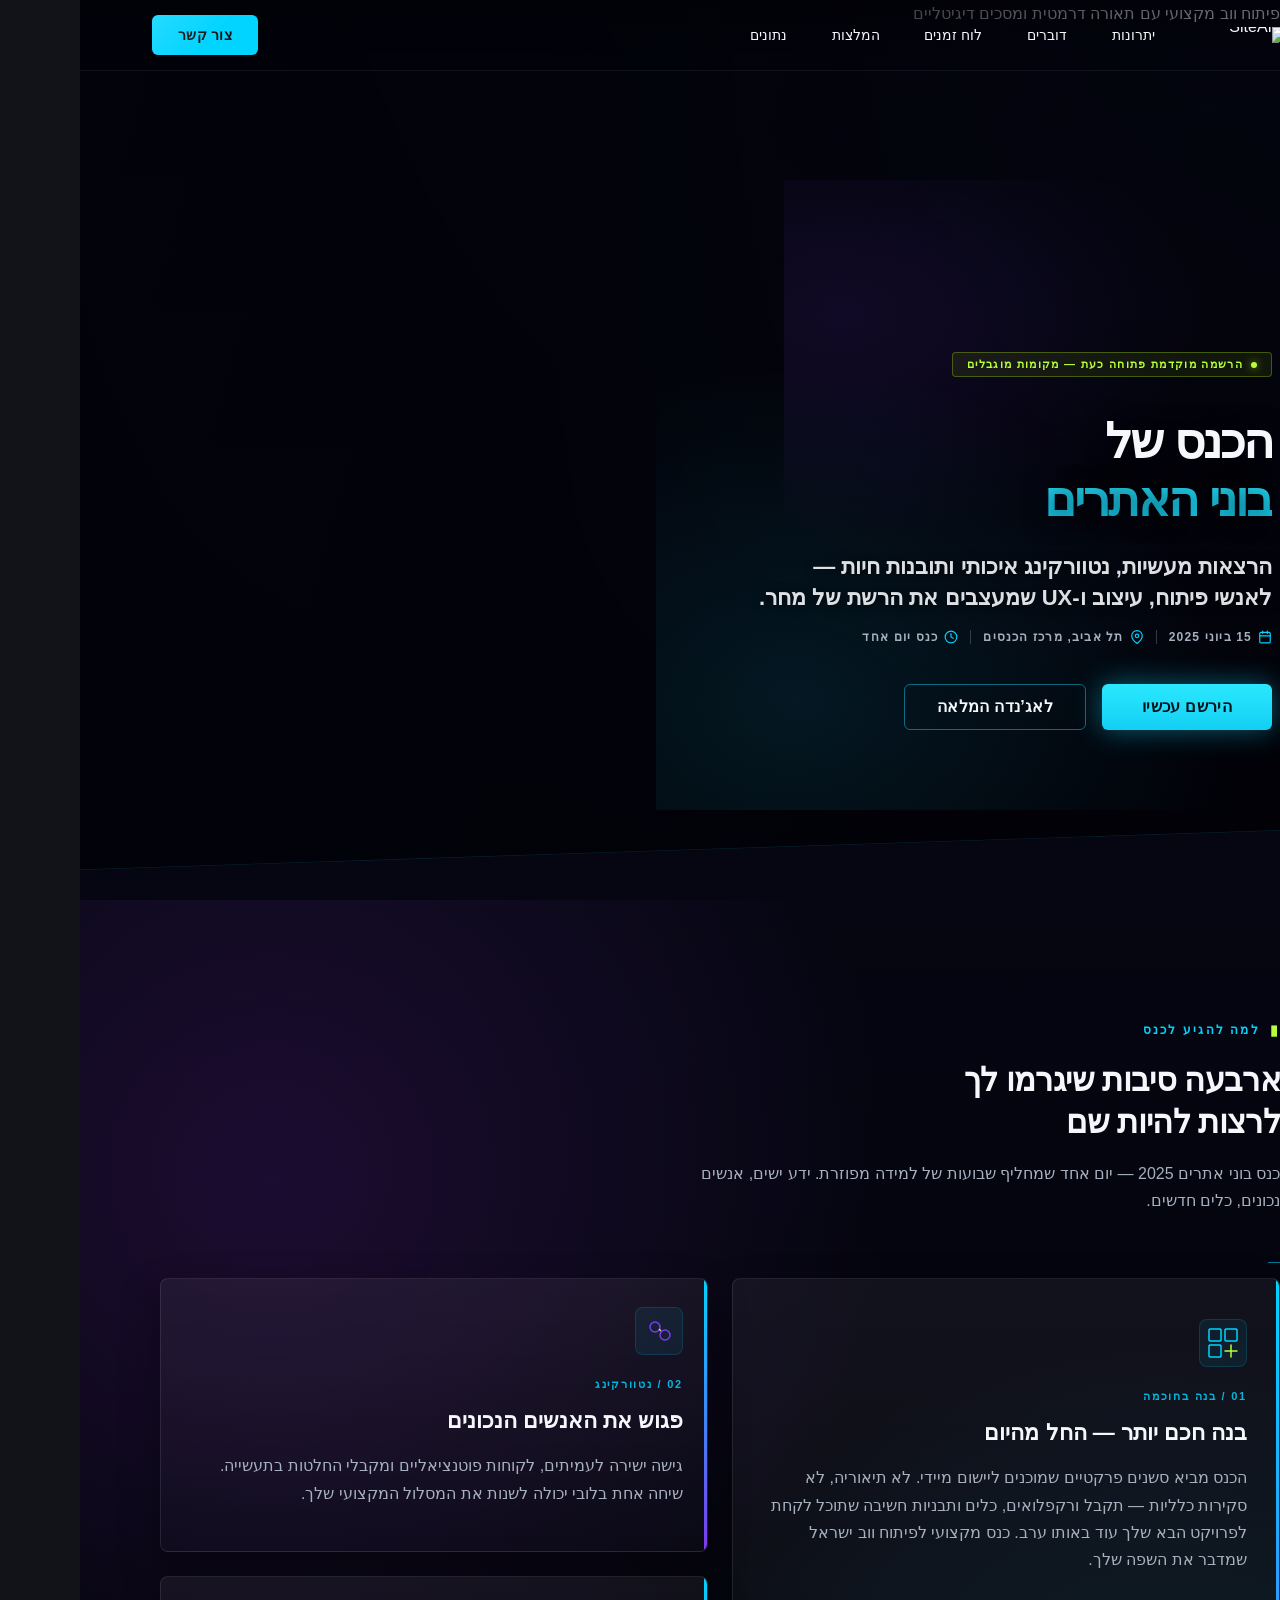
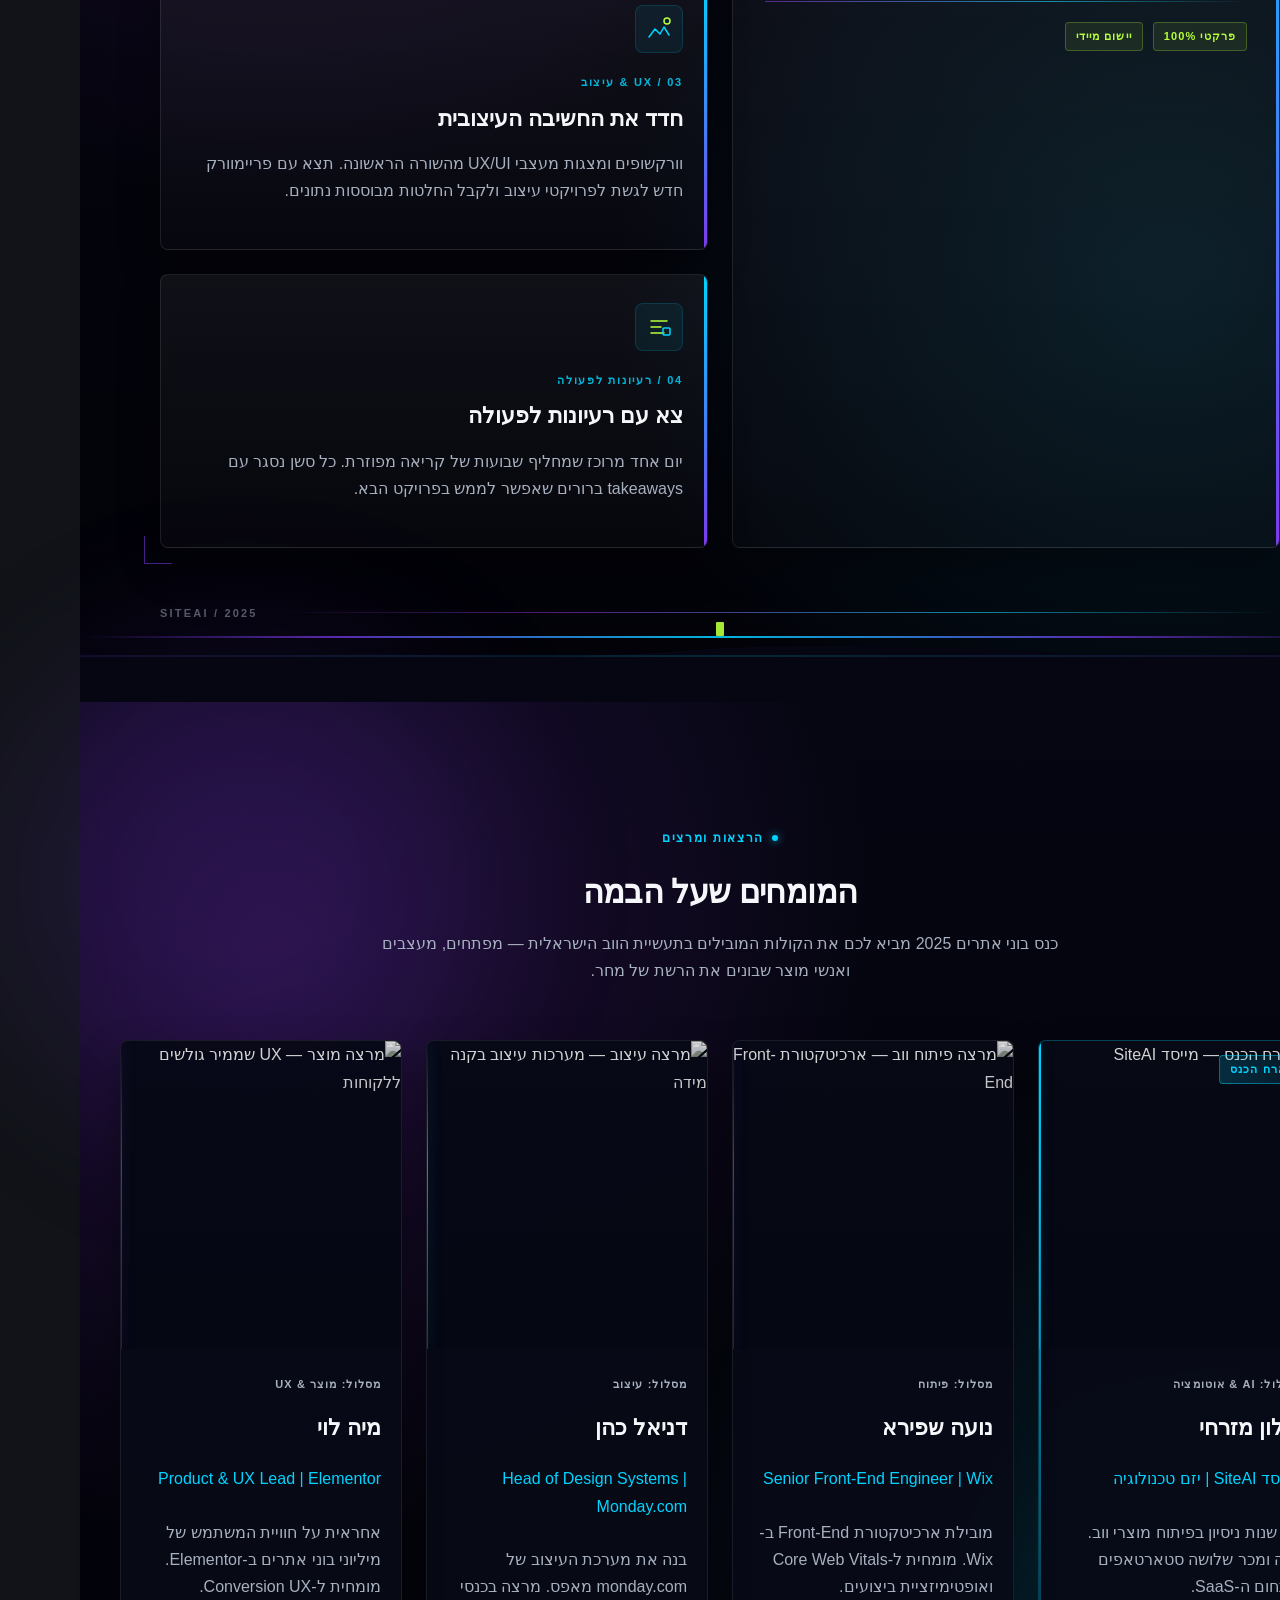
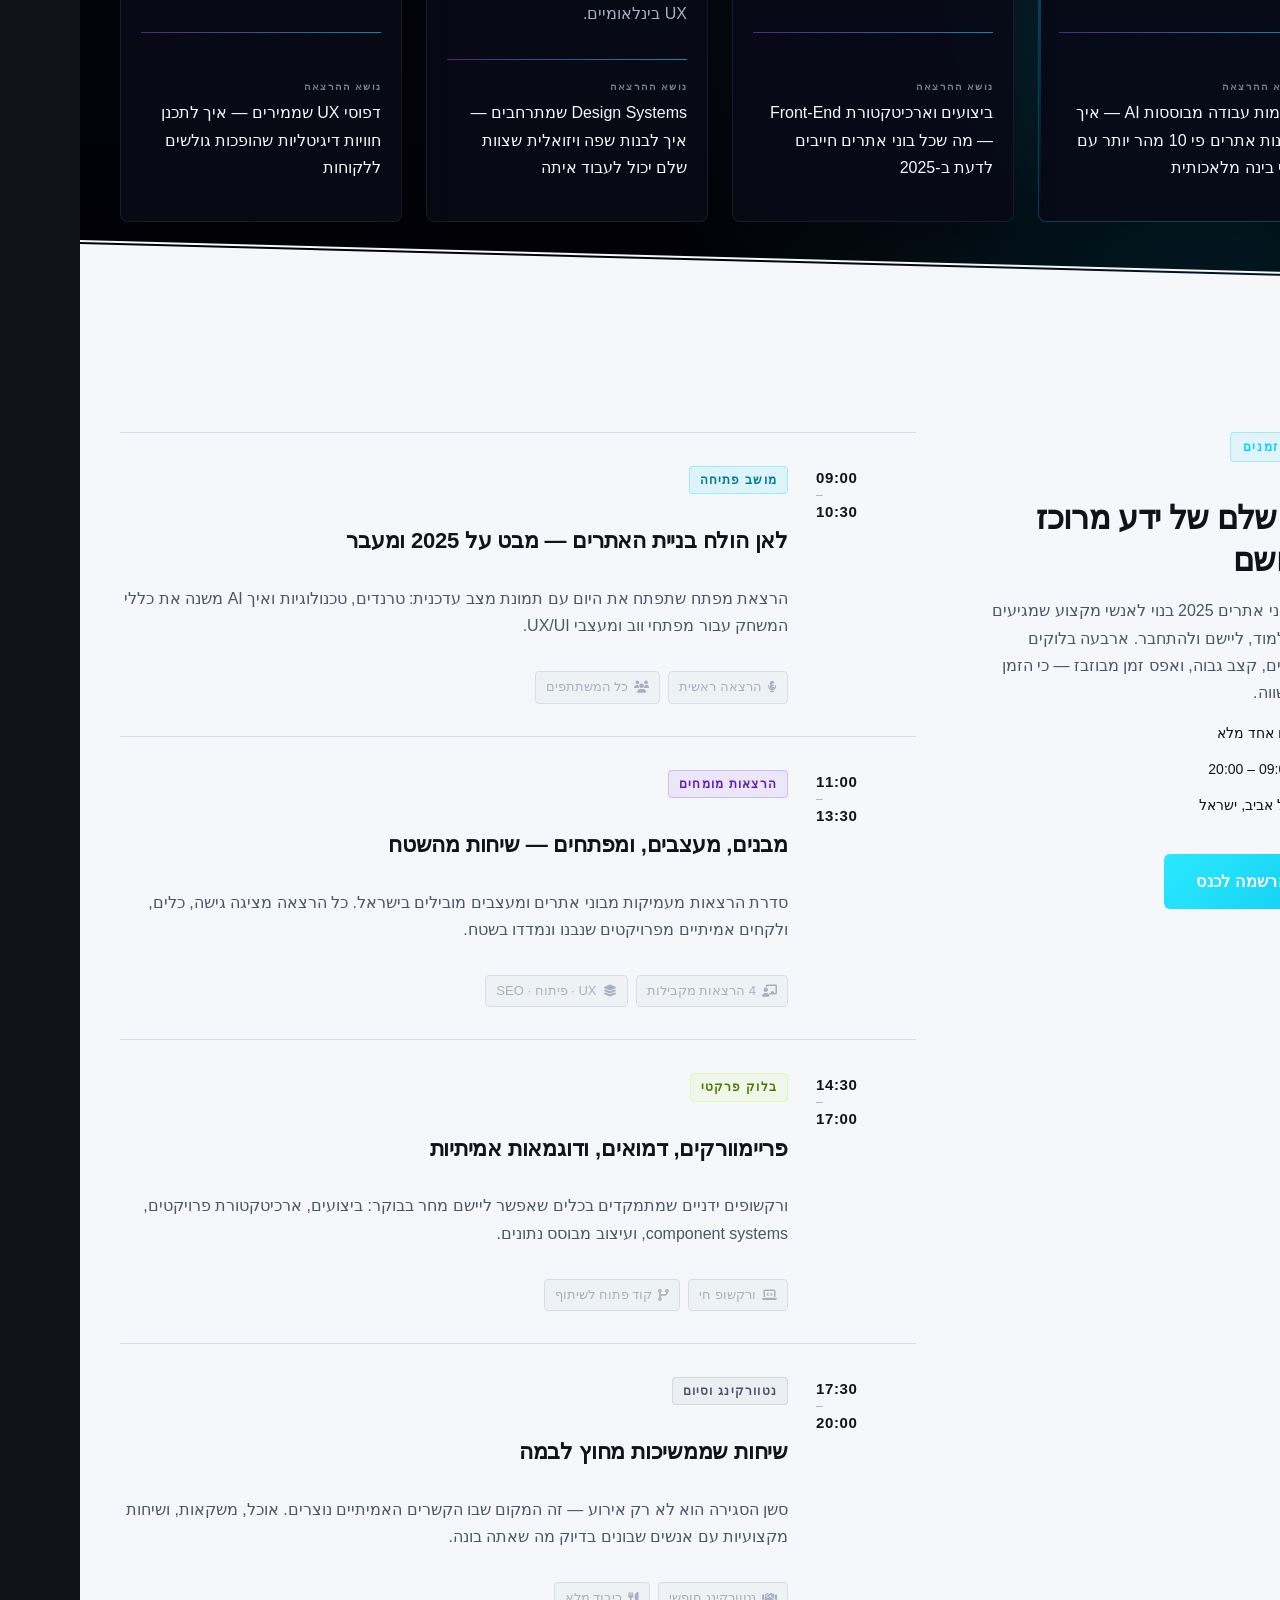
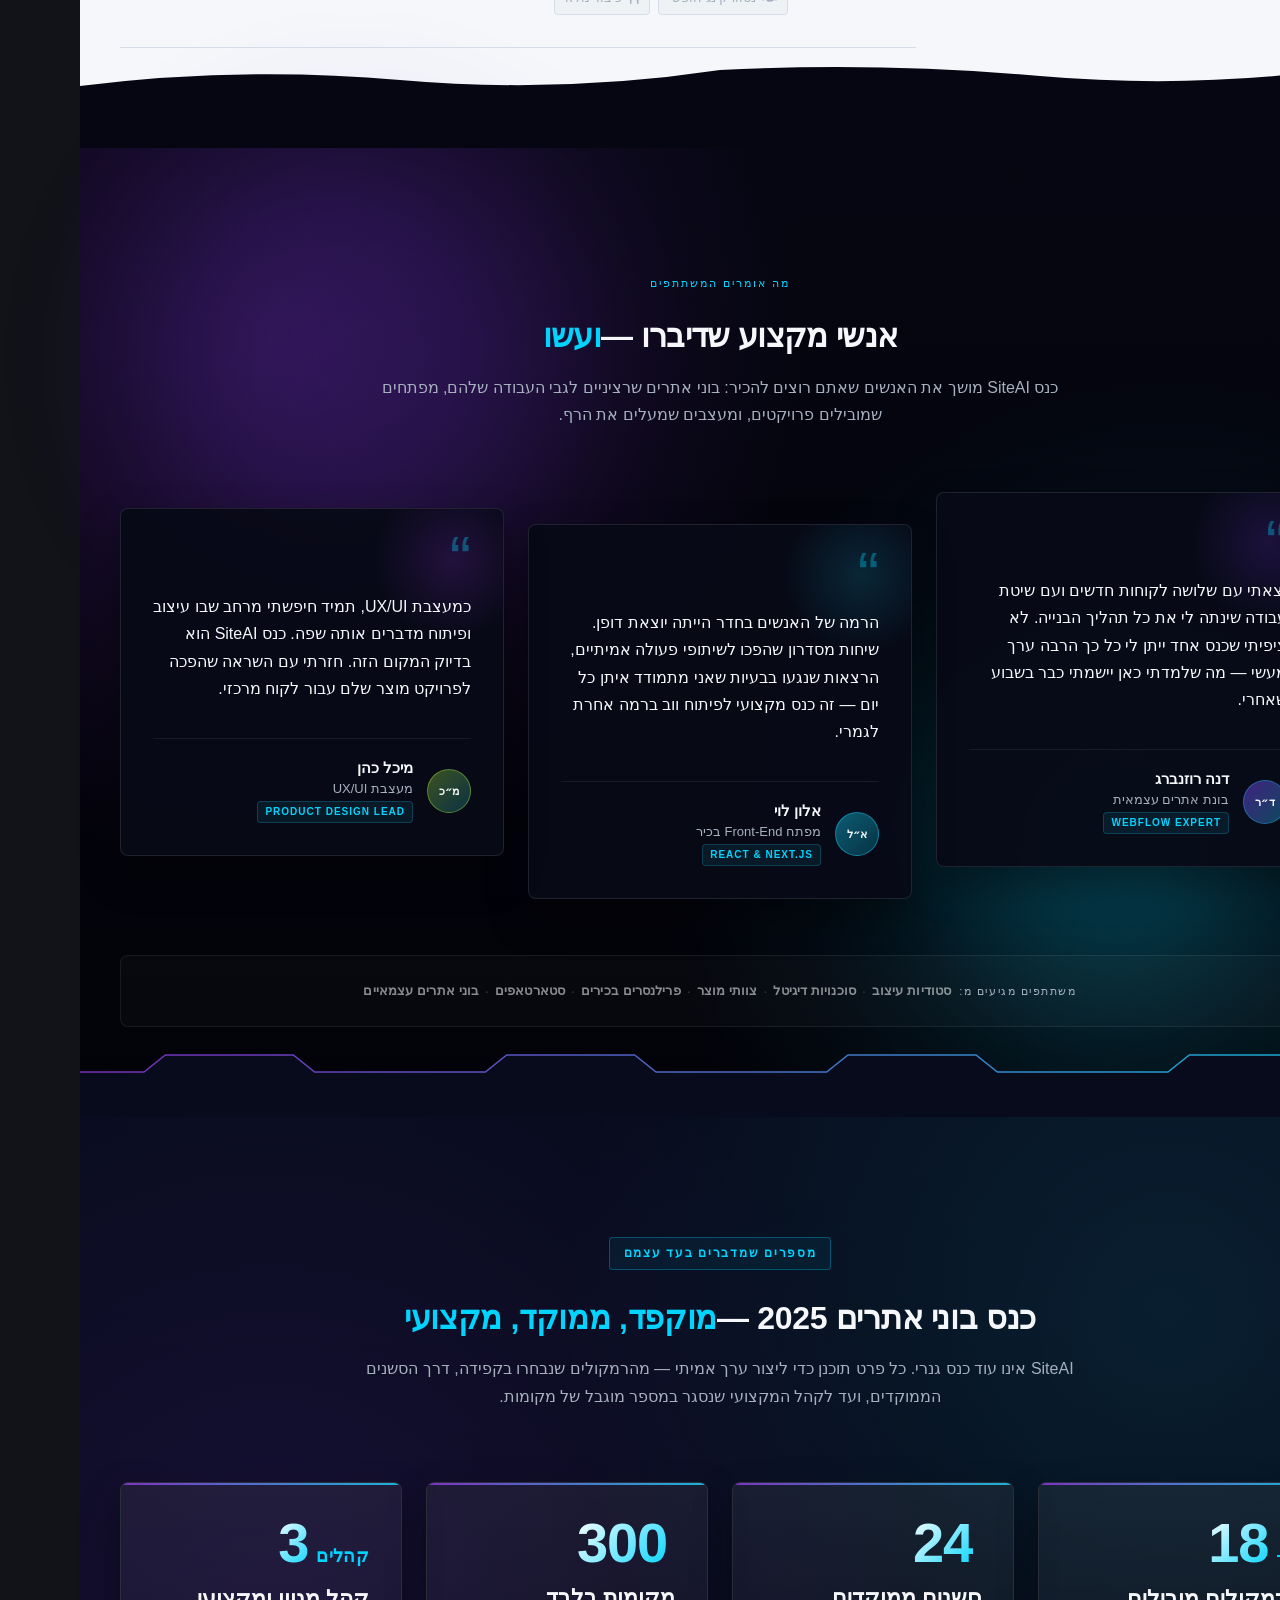
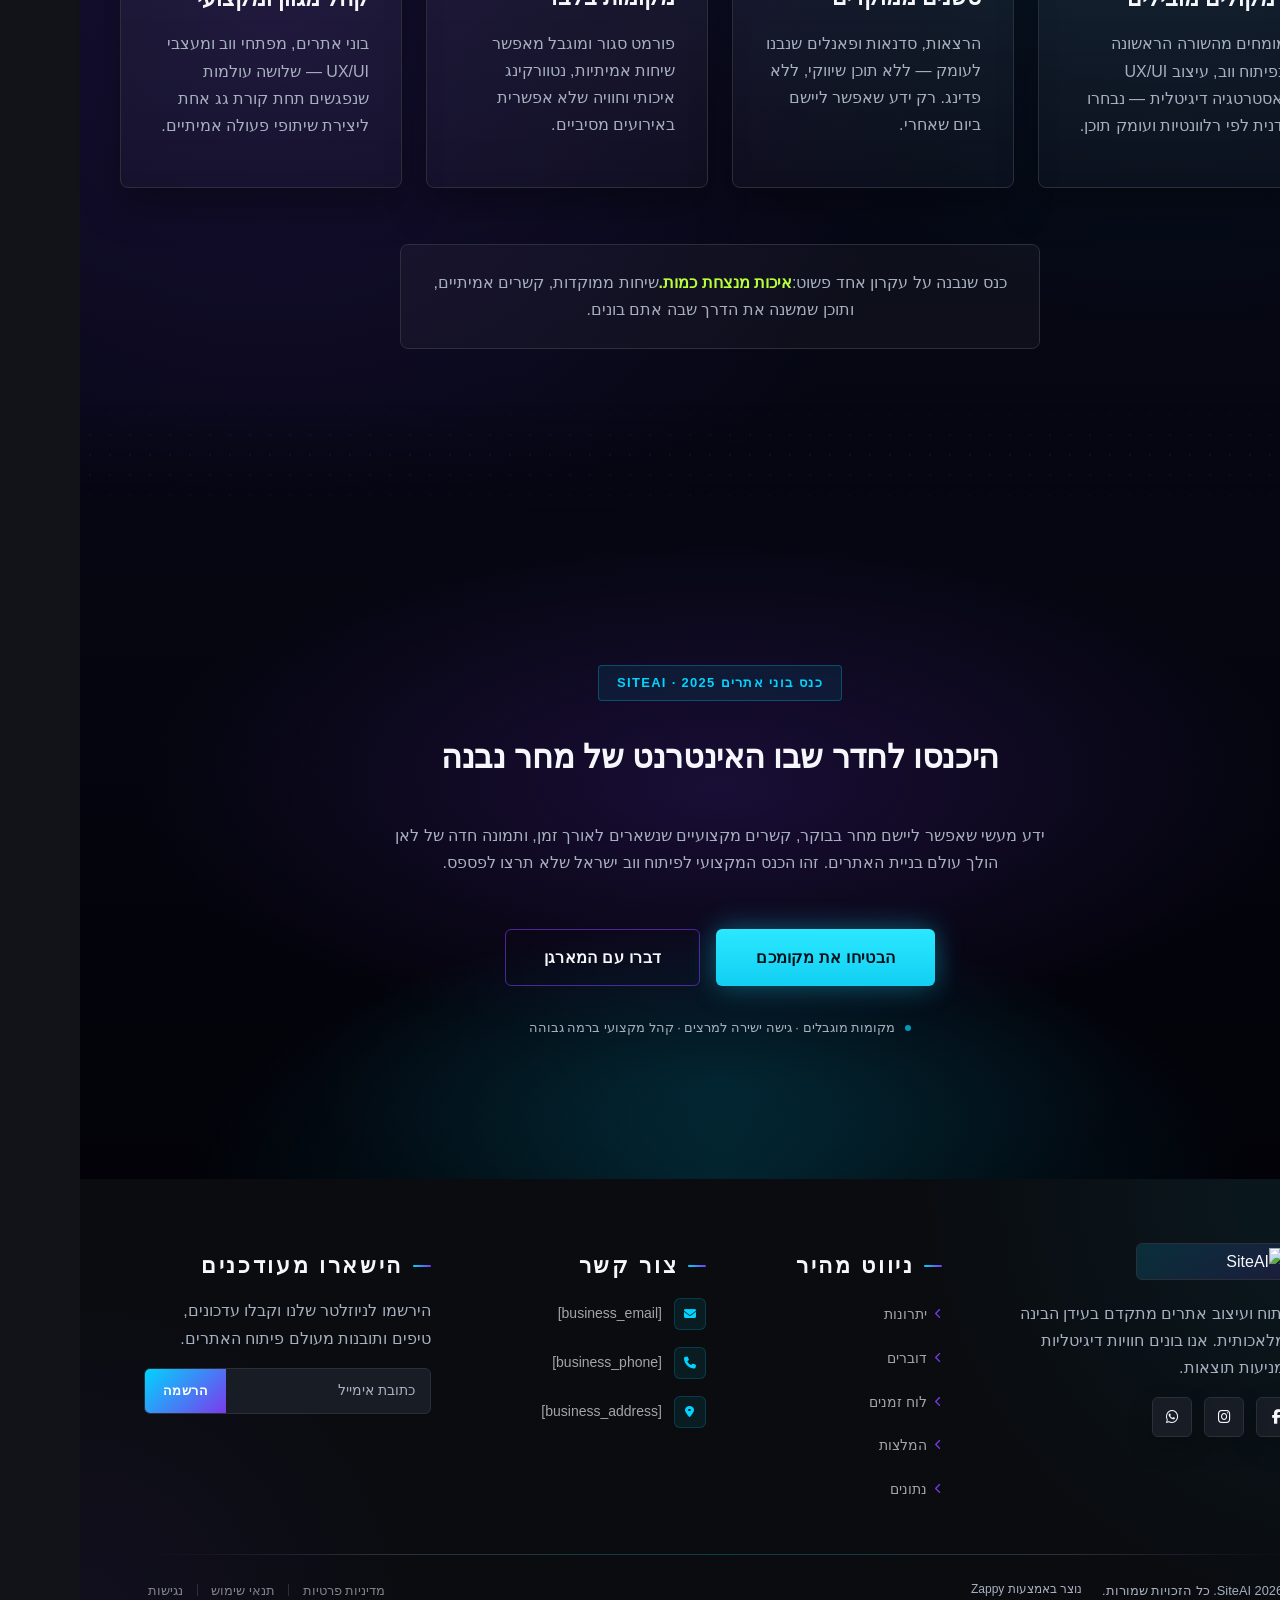
==== commit ed024422: "Incremental sync: 1 page(s) — update_button" ====
--- a/public/index.html
+++ b/public/index.html
@@ -1 +1 @@
-<!doctype html><html dir="rtl" lang="ar"><head><meta charset="UTF-8"><meta content="width=device-width,initial-scale=1" name="viewport"><meta content="index, follow" name="robots"><title>SiteAI — SiteAI</title><meta content="A professional conference event aimed at website builders and web developers. The event is organized by an individual host and focuses on bringing together prof" name="description"><meta content="SiteAI, כנס בוני אתרים 2025, כנס מקצועי לפיתוח ווב ישראל, כנס UX UI מעצבים ישראל" name="keywords"><link href="/assets/favicon.ico" rel="icon" type="image/x-icon"><link href="/assets/favicon-16x16.png" rel="icon" type="image/png" sizes="16x16"><link href="/assets/favicon-32x32.png" rel="icon" type="image/png" sizes="32x32"><link href="/assets/favicon-48x48.png" rel="icon" type="image/png" sizes="48x48"><link href="/assets/favicon-192x192.png" rel="icon" type="image/png" sizes="192x192"><link href="/assets/favicon-512x512.png" rel="icon" type="image/png" sizes="512x512"><link href="/assets/apple-touch-icon.png" rel="apple-touch-icon"><script>!function(){"use strict";var t="adc4ae76-997d-4c24-9d9f-639547e99454",e="https://qaapi.zappy5.com/api/analytics/track",a=18e5,n=2592e6,o=!0,i=!0,r=!0;var s=function(){var e="zappy_visitor_"+t,a=null;try{if(a=localStorage.getItem(e)){var o=JSON.parse(a),i=Date.now();if(i-o.created<n)return o.lastSeen=i,localStorage.setItem(e,JSON.stringify(o)),o.id}}catch(t){console.warn("Zappy Analytics: LocalStorage not available")}var r="zv_"+Date.now()+"_"+Math.random().toString(36).substr(2,9);try{localStorage.setItem(e,JSON.stringify({id:r,created:Date.now(),lastSeen:Date.now()}))}catch(t){}return r}(),c=function(){var e="zappy_session_"+t,n=null;try{if(n=sessionStorage.getItem(e)){var o=JSON.parse(n),i=Date.now();if(i-o.timestamp<a)return o.timestamp=i,sessionStorage.setItem(e,JSON.stringify(o)),o.id}}catch(t){console.warn("Zappy Analytics: SessionStorage not available")}var r="zs_"+Date.now()+"_"+Math.random().toString(36).substr(2,9);try{sessionStorage.setItem(e,JSON.stringify({id:r,timestamp:Date.now()}))}catch(t){}return r}();function l(a,n){n=n||{};var o={website_id:t,event_type:a,page_path:window.location.pathname,referrer:document.referrer||"direct",visitor_id:s,session_id:c,metadata:n};if(navigator.sendBeacon){var i=new Blob([JSON.stringify(o)],{type:"application/json"});navigator.sendBeacon(e,i)}else fetch(e,{method:"POST",headers:{"Content-Type":"application/json"},body:JSON.stringify(o),keepalive:!0}).catch(function(t){console.warn("Zappy Analytics: Failed to track event",t)})}o&&l("pageview",{title:document.title,url:window.location.href}),i&&document.addEventListener("click",function(t){var e=t.target;if("BUTTON"===e.tagName||e.closest("button")){var a="BUTTON"===e.tagName?e:e.closest("button");l("click",{element:"button",text:a.textContent.trim().substring(0,100),id:a.id||null,class:a.className||null})}else if("A"===e.tagName||e.closest("a")){var n="A"===e.tagName?e:e.closest("a");l("navigation",{element:"link",text:n.textContent.trim().substring(0,100),href:n.href,external:n.hostname!==window.location.hostname})}},!0),r&&document.addEventListener("submit",function(t){var e=t.target;l("form_submit",{form_id:e.id||null,form_name:e.name||null,form_action:e.action||null,form_method:e.method||"GET"})},!0);var d=Date.now();window.addEventListener("beforeunload",function(){l("page_unload",{time_on_page:Math.floor((Date.now()-d)/1e3),page_path:window.location.pathname})}),window.zappyAnalytics={track:l,getVisitorId:function(){return s},getSessionId:function(){return c}}}()</script><link href="/styles.css" rel="stylesheet"><link href="https://cdnjs.cloudflare.com/ajax/libs/font-awesome/6.4.0/css/all.min.css" rel="stylesheet" crossorigin="anonymous" integrity="sha512-iecdLmaskl7CVkqkXNQ/ZH/XLlvWZOJyj7Yy7tcenmpD1ypASozpmT/E0iPtmFIB46ZmdtAc9eNBvH0H/ZpiBw==" referrerpolicy="no-referrer"/><style id="zappy-dropdown-submenu-styles">#navMenu li:has(.sub-menu),.nav-menu li:has(.sub-menu),.navbar li:has(.sub-menu),nav li:has(.sub-menu){position:relative}#navMenu .sub-menu,.nav-menu .sub-menu,.navbar .sub-menu,nav .sub-menu{display:block!important;position:absolute!important;top:100%;left:0;min-width:220px;background:#fff;border-radius:8px;box-shadow:0 8px 25px rgba(0,0,0,.15);padding:8px 0;opacity:0;visibility:hidden;transform:translateY(10px);transition:all .3s ease;z-index:1000;list-style:none;pointer-events:none}#navMenu li:hover>.sub-menu,.nav-menu li:hover>.sub-menu,.navbar li:hover>.sub-menu,nav li:hover>.sub-menu{opacity:1!important;visibility:visible!important;transform:translateY(0)!important;pointer-events:auto!important}.sub-menu li{list-style:none;margin:0;padding:0}.sub-menu a{display:block!important;padding:10px 16px!important;color:var(--text-dark,#333)!important;font-weight:500;text-decoration:none;white-space:nowrap;transition:background-color .2s}.sub-menu a:hover{background-color:#f5f5f5}[dir=rtl] .nav-menu .sub-menu,[dir=rtl] .navbar .sub-menu,[dir=rtl] nav .sub-menu,html[lang=ar] .nav-menu .sub-menu,html[lang=ar] .navbar .sub-menu,html[lang=ar] nav .sub-menu,html[lang=he] .nav-menu .sub-menu,html[lang=he] .navbar .sub-menu,html[lang=he] nav .sub-menu{left:auto!important;right:0!important}.sub-menu:empty,.sub-menu:not(:has(li)):not(:has(> a)),.sub-menu:not(:has(li:not(.zappy-hidden-menu-item))):not(:has(> a)){display:none!important;opacity:0!important;visibility:hidden!important;pointer-events:none!important}li:has(.menu-group-title):hover>.sub-menu{opacity:1!important;visibility:visible!important;transform:translateY(0)!important;pointer-events:auto!important}#navMenu>li>.menu-group-title,.nav-menu>li>.menu-group-title{display:inline-block;padding:.5rem 1rem;cursor:default;user-select:none}@media (max-width:768px){#navMenu .sub-menu,.nav-menu .sub-menu,.navbar .sub-menu,nav .sub-menu{position:static!important;transform:none!important;box-shadow:none!important;background:0 0!important;max-height:0;overflow:hidden;opacity:0;visibility:hidden;transition:max-height .3s ease,opacity .3s ease;padding:0!important;border-radius:0!important}.sub-menu.mobile-expanded{max-height:60vh!important;overflow-y:auto!important;opacity:1!important;visibility:visible!important;padding:8px 0 8px 16px!important}[dir=rtl] .sub-menu.mobile-expanded,html[lang=he] .sub-menu.mobile-expanded{padding:8px 16px 8px 0!important}#navMenu li:hover>.sub-menu,.nav-menu li:hover>.sub-menu,.navbar li:hover>.sub-menu,nav li:hover>.sub-menu{opacity:0;visibility:hidden;pointer-events:none}#navMenu li>.sub-menu.mobile-expanded,.nav-menu li>.sub-menu.mobile-expanded,.navbar li>.sub-menu.mobile-expanded,nav li>.sub-menu.mobile-expanded{opacity:1!important;visibility:visible!important;pointer-events:auto!important}#navMenu li:has(.sub-menu),.nav-menu li:has(.sub-menu),.navbar li:has(.sub-menu),nav li:has(.sub-menu){display:flex!important;flex-wrap:wrap!important;align-items:center!important;position:relative!important;min-height:44px!important}#navMenu li:has(.sub-menu)>a,.nav-menu li:has(.sub-menu)>a,.navbar li:has(.sub-menu)>a,nav li:has(.sub-menu)>a{flex:1!important;min-width:0!important}#navMenu li:has(.sub-menu)>.menu-group-title,.nav-menu li:has(.sub-menu)>.menu-group-title,.navbar li:has(.sub-menu)>.menu-group-title,nav li:has(.sub-menu)>.menu-group-title{flex:1!important;min-width:0!important;padding:0!important;line-height:inherit!important}#navMenu li:has(.sub-menu)>.sub-menu,.nav-menu li:has(.sub-menu)>.sub-menu,.navbar li:has(.sub-menu)>.sub-menu,nav li:has(.sub-menu)>.sub-menu{flex-basis:100%!important;width:100%!important}#navMenu li:has(.sub-menu)>a [class*=arrow],#navMenu li:has(.sub-menu)>a [class*=chevron],.nav-menu li:has(.sub-menu)>a .fa-angle-down,.nav-menu li:has(.sub-menu)>a .fa-chevron-down,.nav-menu li:has(.sub-menu)>a [class*=arrow],.nav-menu li:has(.sub-menu)>a [class*=chevron],nav li:has(.sub-menu)>a [class*=arrow],nav li:has(.sub-menu)>a [class*=chevron]{display:none!important;visibility:hidden!important}.mobile-submenu-toggle{display:flex!important;align-items:center!important;justify-content:center!important;width:44px!important;height:auto!important;background:0 0!important;border:none!important;cursor:pointer!important;color:var(--text-light)!important;position:static!important;flex-shrink:0!important;align-self:stretch!important;z-index:2!important;padding:0!important;margin:0!important}.mobile-submenu-toggle::after{content:''!important;width:0!important;height:0!important;border-left:6px solid transparent!important;border-right:6px solid transparent!important;border-top:7px solid currentColor!important;transition:transform .3s ease!important}.mobile-submenu-toggle.expanded::after{transform:rotate(180deg)!important}.sub-menu a{padding:10px 0!important;display:block!important;color:var(--text-light)!important}.navbar .sub-menu li a,.zappy-products-dropdown .sub-menu a,nav.navbar .sub-menu li a{color:var(--text-light)!important}}@media (min-width:769px){.mobile-submenu-toggle{display:none!important}}</style><style id="mobile-lang-menu-deployed-css">@media (max-width:768px){.lang-switcher,.nav-container .lang-switcher,.nav-cta-container .lang-switcher,.nav-ecommerce-icons .lang-switcher,.nav-icons-left .lang-switcher,.navbar .lang-switcher,.navbar .nav-cta-container .lang-switcher{display:none!important}.mobile-lang-menu{width:100%;border-top:1px solid rgba(128,128,128,.2);padding:8px 0 0 0;margin-top:8px}.mobile-lang-toggle{display:flex!important;align-items:center;justify-content:space-between;width:100%;padding:12px 16px;background:0 0;border:none;cursor:pointer;font-size:15px;color:inherit;font-family:inherit}.mobile-lang-toggle::after{content:'';display:inline-block;width:8px;height:8px;border-right:2px solid currentColor;border-bottom:2px solid currentColor;transform:rotate(45deg);transition:transform .3s ease;margin-left:8px}.mobile-lang-toggle.expanded::after{transform:rotate(-135deg)}.mobile-lang-options{max-height:0;overflow:hidden;transition:max-height .3s ease}.mobile-lang-options.expanded{max-height:300px}.mobile-lang-option{display:flex!important;align-items:center;gap:10px;padding:10px 24px;text-decoration:none;color:inherit;font-size:14px;font-family:inherit}.mobile-lang-option:hover{background:rgba(128,128,128,.1)}.mobile-lang-option.active{font-weight:600;opacity:.7;pointer-events:none}.mobile-lang-option img{width:20px;height:20px;border-radius:50%}}@media (min-width:769px){.mobile-lang-menu{display:none!important}}</style><style id="zappy-widget-visibility">#mic-access-tool-box,#mic-access-tool-general-button,#mic-init-access-tool #mic-access-tool-box,#mic-init-access-tool #mic-access-tool-general-button,#mic-init-access-tool .mic-access-tool-general-button,._access-icon,._access-menu,.mic-access-tool-box,.mic-access-tool-general-button,div[id*=mic-access-tool-box]{display:none!important;visibility:hidden!important;opacity:0!important;pointer-events:none!important}</style></head><body><nav class="navbar" dir="rtl"><button class="mobile-toggle" aria-label="Menu" id="mobileToggle"><svg viewBox="0 0 24 24" fill="none" height="24" width="24" class="hamburger-icon"><path d="M3 12h18M3 6h18M3 18h18" stroke="currentColor" stroke-width="2" stroke-linecap="round"></path></svg><svg viewBox="0 0 24 24" fill="none" height="24" width="24" class="close-icon" style="display:none"><path d="M18 6L6 18M6 6l12 12" stroke="currentColor" stroke-width="2" stroke-linecap="round"></path></svg></button><button class="phone-header-btn" aria-label="Call" data-phone="[business_phone]"><svg viewBox="0 0 24 24" fill="currentColor" height="20" width="20"><path d="M22 16.92v3a2 2 0 0 1-2.18 2 19.79 19.79 0 0 1-8.63-3.07 19.5 19.5 0 0 1-6-6 19.79 19.79 0 0 1-3.07-8.67A2 2 0 0 1 4.11 2h3a2 2 0 0 1 2 1.72 12.84 12.84 0 0 0 .7 2.81 2 2 0 0 1-.45 2.11L8.09 9.91a16 16 0 0 0 6 6l1.27-1.27a2 2 0 0 1 2.11-.45 12.84 12.84 0 0 0 2.81.7A2 2 0 0 1 22 16.92z"></path></svg></button><div class="nav-container"><div class="nav-right-group"><div class="nav-brand"><a href="/" class="logo-link"><img alt="SiteAI" src="/assets/business-logo.webp" class="logo"></a></div><ul class="nav-menu" id="navMenu"><li><a href="#benefits">יתרונות</a></li><li><a href="#speakers">דוברים</a></li><li><a href="#schedule">לוח זמנים</a></li><li><a href="#testimonials">המלצות</a></li><li><a href="#stats">נתונים</a></li></ul></div><div class="nav-cta-container"><a href="#cta" class="nav-cta-btn">צור קשר</a></div></div></nav><script>window.addEventListener("load",function(){const e=document.querySelector(".navbar, nav, header");if(!e)return void console.log("[Navbar] Navbar element not found");let t=document.getElementById("mobileToggle")||document.querySelector(".mobile-toggle")||document.querySelector(".hamburger")||document.querySelector(".hamburger-menu")||document.querySelector(".menu-toggle")||document.querySelector(".burger-menu")||document.querySelector('[aria-label="Menu"]')||document.querySelector('[aria-label="תפריט"]');const o=document.querySelector(".phone-header-btn"),n=window.getComputedStyle(e);let r=n.backgroundColor;if(console.log("[Navbar] Initial navbar background:",r),"transparent"===r||"rgba(0, 0, 0, 0)"===r||r.startsWith("rgba")&&r.includes(", 0)")){const e=n.backgroundImage;if(e&&"none"!==e)console.log("[Navbar] Navbar has background image/gradient, using dark text"),r="rgb(240, 240, 240)";else{const e=window.getComputedStyle(document.body).backgroundColor;console.log("[Navbar] Navbar transparent, using body background:",e),r=e}}const i=r.match(/\d+/g);if(i&&i.length>=3){const e=(.299*parseInt(i[0])+.587*parseInt(i[1])+.114*parseInt(i[2]))/255;console.log("[Navbar] Mobile button colors preserved from Claude CSS (luminance:",e.toFixed(2)+")");const n=document.createElement("style");n.id="zappy-mobile-nav-fix";document.documentElement.lang;document.documentElement.dir,n.textContent='\n        /* Hide mobile buttons on desktop, show only on mobile */\n        @media (min-width: 769px) {\n          .mobile-toggle,\n          .phone-header-btn {\n            display: none !important;\n          }\n        }\n        \n        /* Show and position mobile buttons correctly on mobile */\n        @media (max-width: 768px) {\n          .mobile-toggle,\n          .phone-header-btn {\n            position: absolute !important;\n            top: 50% !important;\n            transform: translateY(-50%) !important;\n            z-index: 1001 !important;\n            display: flex !important;\n            align-items: center !important;\n            justify-content: center !important;\n            width: 36px !important;\n            height: 36px !important;\n            border-radius: 50% !important;\n            border: none !important;\n            cursor: pointer !important;\n            padding: 6px !important;\n            background: none !important;\n            color: var(--nav-text, var(--text-light)) !important;\n          }\n          \n          /* LTR positioning (default): hamburger LEFT, phone RIGHT */\n          html:not([dir="rtl"]):not([lang="he"]):not([lang="ar"]) .mobile-toggle,\n          html[dir="ltr"] .mobile-toggle {\n            left: 12px !important;\n            right: auto !important;\n          }\n          html:not([dir="rtl"]):not([lang="he"]):not([lang="ar"]) .phone-header-btn,\n          html[dir="ltr"] .phone-header-btn {\n            right: 12px !important;\n            left: auto !important;\n          }\n          \n          /* RTL positioning: hamburger RIGHT, phone LEFT */\n          html[dir="rtl"] .mobile-toggle,\n          html[lang="he"] .mobile-toggle,\n          html[lang="ar"] .mobile-toggle {\n            right: 12px !important;\n            left: auto !important;\n          }\n          html[dir="rtl"] .phone-header-btn,\n          html[lang="he"] .phone-header-btn,\n          html[lang="ar"] .phone-header-btn {\n            left: 12px !important;\n            right: auto !important;\n          }\n          \n          /* CRITICAL: Ensure nav-container has min-height on mobile */\n          /* All children are positioned absolutely/fixed on mobile, so height:auto collapses to 0 */\n          .nav-container {\n            min-height: 70px !important;\n            position: relative !important;\n          }\n          \n          /* Ensure SVG icons are properly sized and inherit color */\n          .mobile-toggle svg,\n          .phone-header-btn svg {\n            width: 24px !important;\n            height: 24px !important;\n            /* Don\'t force display - let JavaScript control hamburger/close toggle */\n          }\n          \n          /* Reset nav-cta-container on mobile - remove desktop box-shadow/padding */\n          /* that creates a visible ghost box when CTA button is hidden */\n          .nav-cta-container {\n            box-shadow: none !important;\n            padding: 0 !important;\n          }\n          \n          /* Hide nav-cta-container entirely on mobile when there\'s no lang-switcher */\n          /* (only the CTA button is inside, and it\'s hidden on mobile) */\n          .nav-cta-container:not(:has(.lang-switcher)) {\n            display: none !important;\n          }\n          \n          /* CRITICAL: Prevent hero image fade gradient from bleeding over headline text */\n          /* The .image-fade-gradient has bottom: -30px (extends below parent) */\n          /* On mobile stacked layout, this overlaps the h1 text below the image */\n          .hero-image-column {\n            overflow: hidden !important;\n          }\n          .image-fade-gradient {\n            bottom: 0 !important;\n          }\n          \n          /* Hide desktop language switcher on mobile - hamburger menu handles it */\n          /* High specificity to override stored CSS */\n          .lang-switcher,\n          .nav-cta-container .lang-switcher,\n          .nav-container .lang-switcher,\n          .navbar .lang-switcher,\n          .navbar .nav-cta-container .lang-switcher {\n            display: none !important;\n          }\n        }\n      ';const r=document.getElementById("zappy-mobile-nav-fix");r&&r.remove(),document.head.appendChild(n),console.log("[Navbar] Critical CSS injected for mobile nav positioning");const l=window.innerWidth<=768;if(t){const e=t.querySelector(".hamburger-icon"),o=t.querySelector(".close-icon");e&&(e.style.setProperty("width","24px","important"),e.style.setProperty("height","24px","important"),e.style.setProperty("display","block","important")),o&&(o.style.setProperty("width","24px","important"),o.style.setProperty("height","24px","important"),o.style.setProperty("display","none","important")),l?(t.style.setProperty("position","absolute","important"),t.style.setProperty("top","50%","important"),t.style.setProperty("transform","translateY(-50%)","important"),t.style.setProperty("z-index","1001","important"),t.style.removeProperty("left"),t.style.removeProperty("right"),console.log("[Navbar] Mobile toggle positioning applied (mobile viewport)")):(t.style.removeProperty("position"),t.style.removeProperty("top"),t.style.removeProperty("transform"),t.style.removeProperty("z-index"),t.style.removeProperty("left"),t.style.removeProperty("right"),console.log("[Navbar] Desktop viewport - cleared mobile toggle inline positioning"))}if(o){const e=o.querySelector("svg");e&&(e.style.width="24px",e.style.height="24px",e.setAttribute("width","24"),e.setAttribute("height","24")),l?(o.style.setProperty("position","absolute","important"),o.style.setProperty("top","50%","important"),o.style.setProperty("transform","translateY(-50%)","important"),o.style.setProperty("z-index","1001","important"),o.style.removeProperty("left"),o.style.removeProperty("right"),console.log("[Navbar] Phone button positioning applied (mobile viewport)")):(o.style.removeProperty("position"),o.style.removeProperty("top"),o.style.removeProperty("transform"),o.style.removeProperty("z-index"),o.style.removeProperty("left"),o.style.removeProperty("right"),console.log("[Navbar] Desktop viewport - cleared phone button inline positioning"))}}else console.log("[Navbar] Could not parse background color:",r);t=document.getElementById("mobileToggle")||document.querySelector(".mobile-toggle")||document.querySelector(".hamburger")||document.querySelector(".hamburger-menu")||document.querySelector(".menu-toggle")||document.querySelector(".burger-menu")||document.querySelector('[aria-label="Menu"]')||document.querySelector('[aria-label="תפריט"]');const l=document.getElementById("navMenu")||document.querySelector(".nav-menu")||document.querySelector(".nav-links")||document.querySelector("nav ul:not(.submenu)");if(!t||!l)return void console.log("[Navbar] Mobile toggle or menu not found:",{toggle:!!t,menu:!!l});l.id||(l.id="navMenu"),console.log("[Navbar] Initializing mobile menu...");const a=t.cloneNode(!0);t.parentNode.replaceChild(a,t),a.addEventListener("click",function(e){e.preventDefault(),e.stopPropagation();const t=this.querySelector(".hamburger-icon"),o=this.querySelector(".close-icon");l.classList.contains("active")?(l.classList.remove("active"),t&&t.style.setProperty("display","block","important"),o&&o.style.setProperty("display","none","important"),document.body.style.overflow="",console.log("[Navbar] Menu closed")):(l.classList.add("active"),t&&t.style.setProperty("display","none","important"),o&&o.style.setProperty("display","block","important"),document.body.style.overflow="hidden",console.log("[Navbar] Menu opened"))}),l.querySelectorAll("a").forEach(function(e){e.addEventListener("click",function(){if("#"===this.getAttribute("href"))return;const e=a.querySelector(".hamburger-icon"),t=a.querySelector(".close-icon");l.classList.remove("active"),e&&e.style.setProperty("display","block","important"),t&&t.style.setProperty("display","none","important"),document.body.style.overflow="",console.log("[Navbar] Menu closed (link clicked)")})});var s=l.querySelectorAll(".dropdown-toggle");s.forEach(function(e){e.addEventListener("click",function(e){e.preventDefault(),e.stopPropagation();var t=this.closest(".nav-dropdown");t&&(t.parentNode.querySelectorAll(".nav-dropdown.open").forEach(function(e){e!==t&&e.classList.remove("open")}),t.classList.toggle("open"),console.log("[Navbar] Dropdown toggled:",t.classList.contains("open")?"open":"closed"))})}),document.addEventListener("click",function(e){e.target.closest(".nav-dropdown")||document.querySelectorAll(".nav-dropdown.open").forEach(function(e){e.classList.remove("open")})}),console.log("[Navbar] Dropdown handlers initialized for "+s.length+" dropdowns"),o&&o.addEventListener("click",function(){const e=document.querySelectorAll('a[href^="tel:"]'),t=e.length>0?e[0].getAttribute("href").replace("tel:",""):"[business_phone]";window.location.href="tel:"+t,console.log("[Navbar] Phone button clicked")}),console.log("[Navbar] Mobile menu initialized successfully");const p=function(){const e=document.querySelector(".whatsapp-float");e&&(window.innerWidth>=769?(e.style.setProperty("display","none","important"),e.style.setProperty("visibility","hidden","important"),e.style.setProperty("opacity","0","important"),e.style.setProperty("pointer-events","none","important"),console.log("[WhatsApp] Button hidden on desktop")):(e.style.removeProperty("display"),e.style.removeProperty("visibility"),e.style.removeProperty("opacity"),e.style.removeProperty("pointer-events"),console.log("[WhatsApp] Button visible on mobile")))};let c;p(),window.addEventListener("resize",function(){clearTimeout(c),c=setTimeout(p,100)})})</script><main><section class="index-hero-section" data-layout-spec="בית-hero" dir="rtl" id="hero" data-hero-type="fullscreen-scrim"><div class="index-hero-bg"><img alt="במת כנס פיתוח ווב מקצועי עם תאורה דרמטית ומסכים דיגיטליים" src="/assets/site-index-hero-image-1.webp" data-context="Premium web conference main stage with dramatic cinematic lighting: large curved digital screens displaying code, design systems, and modern web interfaces. Subtle audience silhouettes in darkness, spotlights cutting through atmospheric haze, a sleek dark stage with technical equipment. The mood is sophisticated, high-caliber, and cinematic — like a top-tier tech keynote event. Deep graphite-black tones with electric blue and purple accent lighting. Wide panoramic shot with generous negative space on the right side for text overlay." data-placeholder="index-hero-image-1" height="900" width="1440" data-hero-bg="true"></div><div class="index-hero-scrim" aria-hidden="true"></div><div class="index-hero-glow-cyan" aria-hidden="true"></div><div class="index-hero-glow-purple" aria-hidden="true"></div><div class="index-hero-content-wrap"><div class="index-hero-content"><div class="index-hero-badge"><span class="index-hero-badge-dot" aria-hidden="true"></span><span>הרשמה מוקדמת פתוחה כעת — מקומות מוגבלים</span></div><h1 class="index-hero-h1">הכנס של<br><span class="index-hero-h1-accent">בוני האתרים</span></h1><h3 class="index-hero-subtitle">הרצאות מעשיות, נטוורקינג איכותי ותובנות חיות —<br>לאנשי פיתוח, עיצוב ו-UX שמעצבים את הרשת של מחר.</h3><div class="index-hero-meta"><div class="index-hero-meta-item"><svg viewBox="0 0 24 24" aria-hidden="true" xmlns="http://www.w3.org/2000/svg" data-element-type="icon" data-icon-type="svg" fill="none" height="14" width="14" stroke="currentColor" stroke-linecap="round" stroke-linejoin="round" stroke-width="2"><rect height="18" width="18" x="3" y="4" rx="2" ry="2"></rect><line x1="16" x2="16" y1="2" y2="6"></line><line x1="8" x2="8" y1="2" y2="6"></line><line x1="3" x2="21" y1="10" y2="10"></line></svg><span>15 ביוני 2025</span></div><span class="index-hero-meta-sep" aria-hidden="true"></span><div class="index-hero-meta-item"><svg viewBox="0 0 24 24" aria-hidden="true" xmlns="http://www.w3.org/2000/svg" data-element-type="icon" data-icon-type="svg" fill="none" height="14" width="14" stroke="currentColor" stroke-linecap="round" stroke-linejoin="round" stroke-width="2"><path d="M21 10c0 7-9 13-9 13s-9-6-9-13a9 9 0 0 1 18 0z"></path><circle cx="12" cy="10" r="3"></circle></svg><span>תל אביב, מרכז הכנסים</span></div><span class="index-hero-meta-sep" aria-hidden="true"></span><div class="index-hero-meta-item"><svg viewBox="0 0 24 24" aria-hidden="true" xmlns="http://www.w3.org/2000/svg" data-element-type="icon" data-icon-type="svg" fill="none" height="14" width="14" stroke="currentColor" stroke-linecap="round" stroke-linejoin="round" stroke-width="2"><circle cx="12" cy="12" r="10"></circle><polyline points="12 6 12 12 16 14"></polyline></svg><span>כנס יום אחד</span></div></div><div class="index-hero-ctas"><a href="#register" class="index-hero-btn-primary">הירשם עכשיו</a><a href="#agenda" class="index-hero-btn-secondary">לאג’נדה המלאה</a></div></div></div><div class="index-hero-divider-wrapper"><svg viewBox="0 0 1440 90" aria-hidden="true" xmlns="http://www.w3.org/2000/svg" data-no-icon-edit="true" preserveAspectRatio="none"><line x1="0" x2="1440" y1="60" y2="18" stroke="rgba(25,217,255,0.18)" stroke-width="1"></line><line x1="0" x2="1440" y1="68" y2="26" stroke="rgba(168,60,255,0.10)" stroke-width="1"></line><path d="M0,90 L0,60 L1440,18 L1440,90 Z" fill="#050611"></path></svg></div></section><section class="index-benefits-section" data-layout-spec="בית-benefits" dir="rtl" id="index-benefits-section"><div class="index-benefits-container"><div class="index-benefits-intro"><div class="index-benefits-label"><span class="index-benefits-cursor">▮</span><span>למה להגיע לכנס</span></div><h2 class="index-benefits-heading">ארבעה סיבות שיגרמו לך<br>לרצות להיות שם</h2><p class="index-benefits-subtext">כנס בוני אתרים 2025 — יום אחד שמחליף שבועות של למידה מפוזרת. ידע ישים, אנשים נכונים, כלים חדשים.</p></div><div class="zappy-preserve-css-grid index-benefits-cluster" style="align-items:stretch !important" id="zappy-auto-grid-1776069665970-da9qh4" data-original-gap="24px" data-zappy-auto-grid="true" data-zappy-grid-align="start"><div class="index-benefits-bracket index-benefits-bracket--tl" aria-hidden="true"></div><div class="index-benefits-bracket index-benefits-bracket--br" aria-hidden="true"></div><article class="index-benefits-card index-benefits-card--large" data-grid-item-index="2"><div class="index-benefits-card-icon-wrap"><svg viewBox="0 0 32 32" aria-hidden="true" xmlns="http://www.w3.org/2000/svg" data-element-type="icon" data-icon-type="svg" fill="none" height="32" width="32"><rect height="12" width="12" x="2" y="2" rx="1" stroke="var(--primary)" stroke-width="1.5"></rect><rect height="12" width="12" x="18" y="2" rx="1" stroke="var(--primary)" stroke-width="1.5"></rect><rect height="12" width="12" x="2" y="18" rx="1" stroke="var(--primary)" stroke-width="1.5"></rect><path d="M18 24h12M24 18v12" stroke="var(--accent)" stroke-width="1.5" stroke-linecap="round"></path></svg></div><div class="index-benefits-card-tag">01 / בנה בחוכמה</div><h3 class="index-benefits-card-title">בנה חכם יותר — החל מהיום</h3><p class="index-benefits-card-text">הכנס מביא סשנים פרקטיים שמוכנים ליישום מיידי. לא תיאוריה, לא סקירות כלליות — תקבל ורקפלואים, כלים ותבניות חשיבה שתוכל לקחת לפרויקט הבא שלך עוד באותו ערב. כנס מקצועי לפיתוח ווב ישראל שמדבר את השפה שלך.</p><div class="index-benefits-card-line" aria-hidden="true"></div><div class="index-benefits-card-meta"><span class="index-benefits-meta-badge">פרקטי 100%</span><span class="index-benefits-meta-badge">יישום מיידי</span></div></article><div class="index-benefits-stack" data-grid-item-index="3"><article class="index-benefits-card index-benefits-card--small" data-grid-item-index="0"><div class="index-benefits-card-icon-wrap"><svg viewBox="0 0 28 28" aria-hidden="true" xmlns="http://www.w3.org/2000/svg" data-element-type="icon" data-icon-type="svg" fill="none" height="28" width="28"><circle cx="10" cy="10" r="5" stroke="var(--secondary)" stroke-width="1.5"></circle><circle cx="20" cy="18" r="5" stroke="var(--secondary)" stroke-width="1.5"></circle><path d="M14.5 12.5L15.5 13.5" stroke="var(--accent)" stroke-width="1.5" stroke-linecap="round"></path></svg></div><div class="index-benefits-card-tag">02 / נטוורקינג</div><h3 class="index-benefits-card-title">פגוש את האנשים הנכונים</h3><p class="index-benefits-card-text">גישה ישירה לעמיתים, לקוחות פוטנציאליים ומקבלי החלטות בתעשייה. שיחה אחת בלובי יכולה לשנות את המסלול המקצועי שלך.</p></article><article class="index-benefits-card index-benefits-card--small" data-grid-item-index="1"><div class="index-benefits-card-icon-wrap"><svg viewBox="0 0 28 28" aria-hidden="true" xmlns="http://www.w3.org/2000/svg" data-element-type="icon" data-icon-type="svg" fill="none" height="28" width="28"><path d="M4 22L10 14l5 5 4-7 5 8" stroke="var(--primary)" stroke-width="1.5" stroke-linecap="round" stroke-linejoin="round"></path><circle cx="22" cy="6" r="3" stroke="var(--accent)" stroke-width="1.5"></circle></svg></div><div class="index-benefits-card-tag">03 / UX &amp; עיצוב</div><h3 class="index-benefits-card-title">חדד את החשיבה העיצובית</h3><p class="index-benefits-card-text">וורקשופים ומצגות מעצבי UX/UI מהשורה הראשונה. תצא עם פריימוורק חדש לגשת לפרויקטי עיצוב ולקבל החלטות מבוססות נתונים.</p></article><article class="index-benefits-card index-benefits-card--small" data-grid-item-index="2"><div class="index-benefits-card-icon-wrap"><svg viewBox="0 0 28 28" aria-hidden="true" xmlns="http://www.w3.org/2000/svg" data-element-type="icon" data-icon-type="svg" fill="none" height="28" width="28"><path d="M6 8h16M6 14h10M6 20h13" stroke="var(--accent)" stroke-width="1.5" stroke-linecap="round"></path><rect height="7" width="7" x="18" y="15" rx="1" stroke="var(--primary)" stroke-width="1.5"></rect></svg></div><div class="index-benefits-card-tag">04 / רעיונות לפעולה</div><h3 class="index-benefits-card-title">צא עם רעיונות לפעולה</h3><p class="index-benefits-card-text">יום אחד מרוכז שמחליף שבועות של קריאה מפוזרת. כל סשן נסגר עם takeaways ברורים שאפשר לממש בפרויקט הבא.</p></article></div></div><div class="zappy-inserted-element" style="max-width:600px;margin:20px auto" id="zappy-element-1776069688464-dkws04c2n" data-element-id="zappy-element-1776069688464-dkws04c2n" data-element-type="image" data-zappy-newly-inserted="true"><img alt="Image" src="[data-uri]" data-element-id="zappy-element-1776069688464-dkws04c2n" data-element-type="image" style="width:320px;height:180px;border-radius:8px;max-width:100%;object-fit:cover;margin:20px auto;object-position:50% 50%;display:block" id="zappy-element-1776069688464-dkws04c2n"></div><div class="index-benefits-structural-line" aria-hidden="true"><span class="index-benefits-line-label">SiteAI / 2025</span></div></div><div class="index-benefits-divider-wrapper" aria-hidden="true"><div class="index-benefits-terminal-line"><span class="index-benefits-terminal-cursor-blink"></span></div><svg viewBox="0 0 1200 64" aria-hidden="true" xmlns="http://www.w3.org/2000/svg" data-no-icon-edit="true" preserveAspectRatio="none"><defs><linearGradient id="benefits-fade-grad" x1="0" x2="1" y1="0" y2="0"><stop offset="0%" stop-color="rgba(124,58,237,0.18)"></stop><stop offset="50%" stop-color="rgba(0,212,255,0.22)"></stop><stop offset="100%" stop-color="rgba(124,58,237,0.18)"></stop></linearGradient></defs><path d="M0,64 L0,18 Q150,8 300,16 T600,10 Q750,4 900,14 T1200,8 L1200,64 Z" fill="#050611"></path><rect height="2" width="1200" x="0" y="17" fill="url(#benefits-fade-grad)" opacity="0.7"></rect></svg></div></section><section class="index-speakers-section" data-layout-spec="בית-speakers" dir="rtl" id="speakers"><div class="speakers-glow speakers-glow--purple" aria-hidden="true"></div><div class="speakers-glow speakers-glow--cyan" aria-hidden="true"></div><div class="speakers-container"><div class="speakers-intro"><div class="speakers-label"><span class="speakers-label__dot"></span><span>הרצאות ומרצים</span></div><h2 class="speakers-title">המומחים שעל הבמה</h2><p class="speakers-subtitle">כנס בוני אתרים 2025 מביא לכם את הקולות המובילים בתעשיית הווב הישראלית — מפתחים, מעצבים ואנשי מוצר שבונים את הרשת של מחר.</p></div><div class="zappy-preserve-css-grid speakers-grid" style="display:grid;--zappy-grid-cols:repeat(4, minmax(0, 1fr));align-items:stretch !important;grid-template-columns:repeat(4, minmax(0, 1fr))" id="zappy-auto-grid-1776149948657-pqg0qv" data-original-gap="24px" data-zappy-auto-grid="true" data-original-item-width="282" data-zappy-explicit-columns="true"><article class="speaker-card speaker-card--host" data-grid-item-index="0"><div class="speaker-card__image-wrap"><a href="/assets/_____________________-1776150999546-b7sqrl.pdf" target="_blank" rel="noopener noreferrer" style="text-decoration:none;color:inherit;display:contents" data-zappy-click-action="link"><div style="position:relative !important;overflow:hidden !important;width:288px !important;max-width:100% !important;margin-left:auto !important;margin-right:auto !important;height:317px !important;display:block !important;cursor:pointer" data-element-id="img-1776149948634-ojgsdsilg" data-element-type="image" data-zappy-click-action="link" data-zappy-wrapper-margins-applied="true" data-zappy-zoom-clip="true" data-zappy-zoom-wrapper="true" data-zappy-zoom-wrapper-height="317px" data-zappy-zoom-wrapper-width="288px" data-zappy-zoom-wrapper-width-mode="px"><img alt="מארח הכנס — מייסד SiteAI" src="/assets/site-index-speakers-image-1.webp" data-context="Professional monochrome portrait of a confident Israeli male tech entrepreneur and web conference host, mid-30s, wearing a dark blazer, photographed in dramatic studio lighting with a subtle cyan neon rim light on one side and soft purple ambient glow on the other, dark background, premium editorial photography style" data-placeholder="index-speakers-image-1" height="440" width="400" data-element-id="img-1776149948634-ojgsdsilg" data-element-type="image" data-zappy-click-action="link" data-zappy-object-position="50% 0%" data-zappy-zoom="1.03" style="display:block !important;object-position:50% 0% !important;margin:0px !important;left:-8.30536% !important;top:0% !important;width:116.611% !important;height:103% !important;max-width:none !important;max-height:none !important;object-fit:cover !important;position:absolute !important"></div></a><div class="speaker-card__image-overlay" aria-hidden="true"></div><div class="speaker-card__host-badge">מארח הכנס</div><div class="speaker-card__neon-edge speaker-card__neon-edge--cyan" aria-hidden="true"></div></div><div class="speaker-card__body"><div class="speaker-card__meta"><span class="speaker-card__track">מסלול: AI &amp; אוטומציה</span></div><h3 class="speaker-card__name">אלון מזרחי</h3><p class="speaker-card__role">מייסד SiteAI | יזם טכנולוגיה</p><p class="speaker-card__credibility">10 שנות ניסיון בפיתוח מוצרי ווב. בנה ומכר שלושה סטארטאפים בתחום ה-SaaS.</p><div class="speaker-card__divider" aria-hidden="true"></div><div class="speaker-card__topic"><p><span class="speaker-card__topic-label">נושא ההרצאה</span></p><p class="speaker-card__topic-text">זרימות עבודה מבוססות AI — איך לבנות אתרים פי 10 מהר יותר עם כלי בינה מלאכותית</p></div></div></article><article class="speaker-card" data-grid-item-index="1"><div class="speaker-card__image-wrap"><a href="/assets/_____________________-1776152643138-9b5r3q.pdf" target="_blank" rel="noopener noreferrer" style="text-decoration:none;color:inherit;display:contents" data-zappy-click-action="link"><div style="position:relative !important;overflow:hidden !important;width:288px !important;max-width:100% !important;margin-left:auto !important;margin-right:auto !important;height:317px !important;display:block !important;cursor:pointer" data-element-id="img-1776149948634-ee265rchm" data-element-type="image" data-zappy-click-action="link" data-zappy-wrapper-margins-applied="true" data-zappy-zoom-clip="true" data-zappy-zoom-wrapper="true" data-zappy-zoom-wrapper-height="317px" data-zappy-zoom-wrapper-width="288px" data-zappy-zoom-wrapper-width-mode="px"><img alt="מרצה פיתוח ווב — ארכיטקטורת Front-End" src="/assets/site-index-speakers-image-2.webp" data-context="Professional monochrome portrait of a skilled Israeli female front-end developer, late 20s, with short dark hair, photographed in dramatic studio lighting with a subtle cyan neon rim light on one side, dark near-black background, focused and technical expression, premium editorial photography style for a web conference speaker" data-placeholder="index-speakers-image-2" height="440" width="400" data-element-id="img-1776149948634-ee265rchm" data-element-type="image" data-zappy-click-action="link" data-zappy-object-position="50% 0%" data-zappy-zoom="1.03" style="object-position:50% 0% !important;display:block;margin-top:0px !important;margin-bottom:0px !important;left:-8.30536% !important;top:0% !important;width:116.611% !important;height:103% !important;max-width:none !important;max-height:none !important;object-fit:cover !important"></div></a><div class="speaker-card__image-overlay" aria-hidden="true"></div><div class="speaker-card__neon-edge speaker-card__neon-edge--purple" aria-hidden="true"></div></div><div class="speaker-card__body"><div class="speaker-card__meta"><span class="speaker-card__track">מסלול: פיתוח</span></div><h3 class="speaker-card__name">נועה שפירא</h3><p class="speaker-card__role">Senior Front-End Engineer | Wix</p><p class="speaker-card__credibility">מובילת ארכיטקטורת Front-End ב-Wix. מומחית ל-Core Web Vitals ואופטימיזציית ביצועים.</p><div class="speaker-card__divider" aria-hidden="true"></div><div class="speaker-card__topic"><p><span class="speaker-card__topic-label">נושא ההרצאה</span></p><p class="speaker-card__topic-text">ביצועים וארכיטקטורת Front-End — מה שכל בוני אתרים חייבים לדעת ב-2025</p></div></div></article><article class="speaker-card" data-grid-item-index="2"><div class="speaker-card__image-wrap"><img alt="מרצה עיצוב — מערכות עיצוב בקנה מידה" src="/assets/site-index-speakers-image-3.webp" data-context="Professional monochrome portrait of a creative Israeli male UX/UI designer, early 30s, with stylish glasses, photographed in dramatic studio lighting with a subtle purple neon rim light on one side, dark background, thoughtful artistic expression, premium editorial photography style for a web design conference speaker" data-placeholder="index-speakers-image-3" height="440" width="400" data-element-id="img-1776149948634-eeus9hbpr" data-element-type="image"><div class="speaker-card__image-overlay" aria-hidden="true"></div><div class="speaker-card__neon-edge speaker-card__neon-edge--cyan" aria-hidden="true"></div></div><div class="speaker-card__body"><div class="speaker-card__meta"><span class="speaker-card__track">מסלול: עיצוב</span></div><h3 class="speaker-card__name">דניאל כהן</h3><p class="speaker-card__role">Head of Design Systems | Monday.com</p><p class="speaker-card__credibility">בנה את מערכת העיצוב של monday.com מאפס. מרצה בכנסי UX בינלאומיים.</p><div class="speaker-card__divider" aria-hidden="true"></div><div class="speaker-card__topic"><p><span class="speaker-card__topic-label">נושא ההרצאה</span></p><p class="speaker-card__topic-text">Design Systems שמתרחבים — איך לבנות שפה ויזואלית שצוות שלם יכול לעבוד איתה</p></div></div></article><article class="speaker-card" data-grid-item-index="3"><div class="speaker-card__image-wrap"><img alt="מרצה מוצר — UX שממיר גולשים ללקוחות" src="/assets/site-index-speakers-image-4.webp" data-context="Professional monochrome portrait of a sharp Israeli female product manager and UX strategist, early 30s, with long dark hair, photographed in dramatic studio lighting with a subtle cyan and purple neon rim light, dark background, confident and strategic expression, premium editorial photography style for a web product conference speaker" data-placeholder="index-speakers-image-4" height="440" width="400" data-element-id="img-1776149948634-azbmk49li" data-element-type="image"><div class="speaker-card__image-overlay" aria-hidden="true"></div><div class="speaker-card__neon-edge speaker-card__neon-edge--purple" aria-hidden="true"></div></div><div class="speaker-card__body"><div class="speaker-card__meta"><span class="speaker-card__track">מסלול: מוצר &amp; UX</span></div><h3 class="speaker-card__name">מיה לוי</h3><p class="speaker-card__role">Product &amp; UX Lead | Elementor</p><p class="speaker-card__credibility">אחראית על חוויית המשתמש של מיליוני בוני אתרים ב-Elementor. מומחית ל-Conversion UX.</p><div class="speaker-card__divider" aria-hidden="true"></div><div class="speaker-card__topic"><p><span class="speaker-card__topic-label">נושא ההרצאה</span></p><p class="speaker-card__topic-text">דפוסי UX שממירים — איך לתכנן חוויות דיגיטליות שהופכות גולשים ללקוחות</p></div></div></article></div></div><div class="speakers-divider-wrapper"><svg viewBox="0 0 1200 90" aria-hidden="true" xmlns="http://www.w3.org/2000/svg" data-no-icon-edit="true" preserveAspectRatio="none"><path d="M0,18 L1200,52 L1200,54 L0,20 Z" fill="var(--bg-light)"></path><path d="M0,90 L0,22 L1200,56 L1200,90 Z" fill="var(--bg-light)"></path></svg></div></section><section class="siteai-team-section"><div class="siteai-team-container"><div class="siteai-team-header"><h2 class="siteai-team-title">הצוות שעומד מאחורינו</h2><p class="siteai-team-subtitle">אנשי המקצוע שהופכים את החזון שלנו למציאות — עם ניסיון, תשוקה וטכנולוגיה מתקדמת</p></div><div class="siteai-team-grid"><article class="siteai-team-card"><div class="siteai-team-photo-wrap"><img alt="ראש צוות פיתוח AI" class="siteai-team-photo" data-image-placeholder="0"><div class="siteai-team-photo-ring"></div></div><h3 class="siteai-team-name">יונתן לוי</h3><span class="siteai-team-role">מנכ"ל ומייסד</span><p class="siteai-team-desc">יונתן מוביל את חזון SiteAI עם למעלה מ-12 שנות ניסיון בפיתוח מוצרי AI ובניית פלטפורמות דיגיטליות חכמות לעסקים.</p><div class="siteai-team-divider"></div><div class="siteai-team-quote"><span class="siteai-team-quote-icon" aria-hidden="true">❝</span><q>הטכנולוגיה הטובה ביותר היא זו שעובדת בשבילך בלי שתרגיש אותה.</q></div></article><article class="siteai-team-card"><div class="siteai-team-photo-wrap"><img alt="מנהלת מוצר ועיצוב UX" class="siteai-team-photo" data-image-placeholder="0"><div class="siteai-team-photo-ring"></div></div><h3 class="siteai-team-name">מיכל כהן</h3><span class="siteai-team-role">מנהלת מוצר ו-UX</span><p class="siteai-team-desc">מיכל מתמחה ביצירת חוויות משתמש אינטואיטיביות, ומבטיחה שכל ממשק שנבנה ב-SiteAI יהיה נגיש, יפה ואפקטיבי.</p><div class="siteai-team-divider"></div><div class="siteai-team-quote"><span class="siteai-team-quote-icon" aria-hidden="true">❝</span><q>עיצוב טוב הוא לא רק מה שנראה יפה — זה מה שפועל בצורה מושלמת.</q></div></article><article class="siteai-team-card"><div class="siteai-team-photo-wrap"><img alt="מהנדס AI בכיר" class="siteai-team-photo" data-image-placeholder="0"><div class="siteai-team-photo-ring"></div></div><h3 class="siteai-team-name">דניאל ברק</h3><span class="siteai-team-role">מהנדס AI בכיר</span><p class="siteai-team-desc">דניאל מוביל את פיתוח מנועי ה-AI של הפלטפורמה, עם התמחות בלמידת מכונה ועיבוד שפה טבעית בעברית ובאנגלית.</p><div class="siteai-team-divider"></div><div class="siteai-team-quote"><span class="siteai-team-quote-icon" aria-hidden="true">❝</span><q>בינה מלאכותית אמיתית מתחילה בהבנה עמוקה של הצרכים האנושיים.</q></div></article></div></div></section><section class="index-schedule-section" data-layout-spec="בית-schedule" dir="rtl" id="index-schedule-section"><div class="index-schedule-container"><div class="index-schedule-inner"><div class="index-schedule-intro" style="text-align:center !important;display:flex !important;justify-content:center !important;align-items:flex-start !important;width:100% !important"><p class="zappy-editable"><span class="index-schedule-label">לוח זמנים</span></p><h2 class="index-schedule-heading">יום שלם של ידע מרוכז ומיושם</h2><p class="index-schedule-body">כנס בוני אתרים 2025 בנוי לאנשי מקצוע שמגיעים כדי ללמוד, ליישם ולהתחבר. ארבעה בלוקים מדויקים, קצב גבוה, ואפס זמן מבוזבז — כי הזמן שלך שווה.</p><div class="index-schedule-meta"><div class="index-schedule-meta-item"><i class="fa-regular fa-calendar" aria-hidden="true" data-element-id="icon-1776153139476-bm8ce60vc" data-element-type="icon" data-icon-type="fontawesome"></i><span>יום אחד מלא</span></div><div class="index-schedule-meta-item"><i class="fa-regular fa-clock" aria-hidden="true" data-element-id="icon-1776153139476-sjhdcnr93" data-element-type="icon" data-icon-type="fontawesome"></i><span>09:00 – 20:00</span></div><div class="index-schedule-meta-item"><i class="fa-solid fa-location-dot" aria-hidden="true" data-element-id="icon-1776153139476-p6smqocjg" data-element-type="icon" data-icon-type="fontawesome"></i><span>תל אביב, ישראל</span></div></div><p class="zappy-editable"><a href="/assets/_____________________-1776153203560-ui2vj7.pdf" class="btn-primary index-schedule-cta" target="_blank" data-element-id="zappy-drop-blpadyj4t" data-element-type="button" data-native-element="true" rel="noopener noreferrer" style="outline:none;border-color:transparent !important;color:rgb(255, 255, 255) !important;background-color:transparent !important;background-image:linear-gradient(135deg, rgb(43, 232, 255), rgb(18, 207, 243)) !important">הרשמה לכנס</a></p></div><div class="index-schedule-agenda"><article class="index-schedule-band zappy-grid-item-nested-grid" data-grid-item-index="0"><div class="index-schedule-band-time"><span class="index-schedule-time-mono">09:00</span><span class="index-schedule-time-sep">–</span><span class="index-schedule-time-mono">10:30</span></div><div class="index-schedule-band-content"><div class="index-schedule-band-header"><p class="zappy-editable"><span class="index-schedule-track index-schedule-track--cyan">מושב פתיחה</span></p><h3 class="index-schedule-band-title">לאן הולח בניית האתרים — מבט על 2025 ומעבר</h3></div><p class="index-schedule-band-desc">הרצאת מפתח שתפתח את היום עם תמונת מצב עדכנית: טרנדים, טכנולוגיות ואיך AI משנה את כללי המשחק עבור מפתחי ווב ומעצבי UX/UI.</p><div class="index-schedule-speakers"><span class="index-schedule-speaker-chip"><i class="fa-solid fa-microphone-lines" aria-hidden="true"></i>הרצאה ראשית</span><span class="index-schedule-speaker-chip"><i class="fa-solid fa-users" aria-hidden="true" data-element-id="icon-1776153139476-by6du5gii" data-element-type="icon" data-icon-type="fontawesome" style="pointer-events:auto;cursor:pointer"></i>כל המשתתפים</span></div></div></article><article class="index-schedule-band zappy-grid-item-nested-grid" data-grid-item-index="1"><div class="index-schedule-band-time"><span class="index-schedule-time-mono">11:00</span><span class="index-schedule-time-sep">–</span><span class="index-schedule-time-mono">13:30</span></div><div class="index-schedule-band-content"><div class="index-schedule-band-header"><p class="zappy-editable"><span class="index-schedule-track index-schedule-track--purple">הרצאות מומחים</span></p><h3 class="index-schedule-band-title">מבנים, מעצבים, ומפתחים — שיחות מהשטח</h3></div><p class="index-schedule-band-desc">סדרת הרצאות מעמיקות מבוני אתרים ומעצבים מובילים בישראל. כל הרצאה מציגה גישה, כלים, ולקחים אמיתיים מפרויקטים שנבנו ונמדדו בשטח.</p><div class="index-schedule-speakers"><span class="index-schedule-speaker-chip"><i class="fa-solid fa-chalkboard-user" aria-hidden="true" data-element-id="icon-1776153139476-trn8akgs4" data-element-type="icon" data-icon-type="fontawesome" style="pointer-events:auto;cursor:pointer"></i>4 הרצאות מקבילות</span><span class="index-schedule-speaker-chip"><i class="fa-solid fa-layer-group" aria-hidden="true" data-element-id="icon-1776153139476-zuh8f4r8q" data-element-type="icon" data-icon-type="fontawesome" style="pointer-events:auto;cursor:pointer"></i>UX · פיתוח · SEO</span></div></div></article><article class="index-schedule-band zappy-grid-item-nested-grid" data-grid-item-index="2"><div class="index-schedule-band-time"><span class="index-schedule-time-mono">14:30</span><span class="index-schedule-time-sep">–</span><span class="index-schedule-time-mono">17:00</span></div><div class="index-schedule-band-content"><div class="index-schedule-band-header"><p class="zappy-editable"><span class="index-schedule-track index-schedule-track--accent">בלוק פרקטי</span></p><h3 class="index-schedule-band-title">פריימוורקים, דמואים, ודוגמאות אמיתיות</h3></div><p class="index-schedule-band-desc">ורקשופים ידניים שמתמקדים בכלים שאפשר ליישם מחר בבוקר: ביצועים, ארכיטקטורת פרויקטים, component systems, ועיצוב מבוסס נתונים.</p><div class="index-schedule-speakers"><span class="index-schedule-speaker-chip"><i class="fa-solid fa-laptop-code" aria-hidden="true" data-element-id="icon-1776153139476-0symd304f" data-element-type="icon" data-icon-type="fontawesome" style="pointer-events:auto;cursor:pointer"></i>ורקשופ חי</span><span class="index-schedule-speaker-chip"><i class="fa-solid fa-code-branch" aria-hidden="true"></i>קוד פתוח לשיתוף</span></div></div></article><article class="index-schedule-band zappy-grid-item-nested-grid index-schedule-band--last" data-grid-item-index="3"><div class="index-schedule-band-time"><span class="index-schedule-time-mono">17:30</span><span class="index-schedule-time-sep">–</span><span class="index-schedule-time-mono">20:00</span></div><div class="index-schedule-band-content"><div class="index-schedule-band-header"><p class="zappy-editable"><span class="index-schedule-track index-schedule-track--neutral">נטוורקינג וסיום</span></p><h3 class="index-schedule-band-title">שיחות שממשיכות מחוץ לבמה</h3></div><p class="index-schedule-band-desc">סשן הסגירה הוא לא רק אירוע — זה המקום שבו הקשרים האמיתיים נוצרים. אוכל, משקאות, ושיחות מקצועיות עם אנשים שבונים בדיוק מה שאתה בונה.</p><div class="index-schedule-speakers"><span class="index-schedule-speaker-chip"><i class="fa-solid fa-handshake" aria-hidden="true" data-element-id="icon-1776153139476-4wvux8v1m" data-element-type="icon" data-icon-type="fontawesome" style="pointer-events:auto;cursor:pointer"></i>נטוורקינג חופשי</span><span class="index-schedule-speaker-chip"><i class="fa-solid fa-utensils" aria-hidden="true"></i>כיבוד מלא</span></div></div></article></div></div></div><div class="index-schedule-divider-wrapper"><svg viewBox="0 0 1440 100" aria-hidden="true" xmlns="http://www.w3.org/2000/svg" data-no-icon-edit="true" preserveAspectRatio="none"><defs><pattern height="20" id="schedDots" patternUnits="userSpaceOnUse" width="20"><circle cx="2" cy="2" r="1" fill="rgba(255,255,255,0.045)"></circle></pattern></defs><path d="M0,100 L0,38 Q180,18 360,32 T720,22 Q900,14 1080,28 T1440,18 L1440,100 Z" fill="#050611"></path><path d="M0,100 L0,42 Q180,22 360,36 T720,26 Q900,18 1080,32 T1440,22 L1440,100 Z" fill="#050611"></path></svg></div></section><section class="index-testimonials-section" data-layout-spec="בית-testimonials" dir="rtl"><div class="its-glow its-glow-purple" aria-hidden="true"></div><div class="its-glow its-glow-cyan" aria-hidden="true"></div><div class="its-container"><div class="its-intro"><span class="its-eyebrow">מה אומרים המשתתפים</span><h2 class="its-heading">אנשי מקצוע שדיברו —<span class="its-heading-accent">ועשו</span></h2><p class="its-subheading">כנס SiteAI מושך את האנשים שאתם רוצים להכיר: בוני אתרים שרציניים לגבי העבודה שלהם, מפתחים שמובילים פרויקטים, ומעצבים שמעלים את הרף.</p></div><div class="its-cards-grid"><article class="its-card its-card--featured"><div class="its-card-inner-glow" aria-hidden="true"></div><div class="its-quote-mark" aria-hidden="true">“</div><blockquote class="its-quote"><p>יצאתי עם שלושה לקוחות חדשים ועם שיטת עבודה שינתה לי את כל תהליך הבנייה. לא ציפיתי שכנס אחד ייתן לי כל כך הרבה ערך מעשי — מה שלמדתי כאן יישמתי כבר בשבוע שאחרי.</p></blockquote><footer class="its-card-footer"><div class="its-avatar"><span class="its-avatar-initials">ד״ר</span></div><div class="its-attendee-info"><strong class="its-attendee-name">דנה רוזנברג</strong><span class="its-attendee-role">בונת אתרים עצמאית</span><span class="its-attendee-tag">Webflow Expert</span></div></footer></article><article class="its-card its-card--mid"><div class="its-card-inner-glow its-card-inner-glow--cyan" aria-hidden="true"></div><div class="its-quote-mark" aria-hidden="true">“</div><blockquote class="its-quote"><p>הרמה של האנשים בחדר הייתה יוצאת דופן. שיחות מסדרון שהפכו לשיתופי פעולה אמיתיים, הרצאות שנגעו בבעיות שאני מתמודד איתן כל יום — זה כנס מקצועי לפיתוח ווב ברמה אחרת לגמרי.</p></blockquote><footer class="its-card-footer"><div class="its-avatar its-avatar--cyan"><span class="its-avatar-initials">א״ל</span></div><div class="its-attendee-info"><strong class="its-attendee-name">אלון לוי</strong><span class="its-attendee-role">מפתח Front-End בכיר</span><span class="its-attendee-tag">React &amp; Next.js</span></div></footer></article><article class="its-card its-card--lower"><div class="its-card-inner-glow its-card-inner-glow--purple" aria-hidden="true"></div><div class="its-quote-mark" aria-hidden="true">“</div><blockquote class="its-quote"><p>כמעצבת UX/UI, תמיד חיפשתי מרחב שבו עיצוב ופיתוח מדברים אותה שפה. כנס SiteAI הוא בדיוק המקום הזה. חזרתי עם השראה שהפכה לפרויקט מוצר שלם עבור לקוח מרכזי.</p></blockquote><footer class="its-card-footer"><div class="its-avatar its-avatar--accent"><span class="its-avatar-initials">מ״כ</span></div><div class="its-attendee-info"><strong class="its-attendee-name">מיכל כהן</strong><span class="its-attendee-role">מעצבת UX/UI</span><span class="its-attendee-tag">Product Design Lead</span></div></footer></article></div><div class="its-proof-strip"><span class="its-proof-label">משתתפים מגיעים מ:</span><div class="its-proof-items"><span class="its-proof-item">סטודיות עיצוב</span><span class="its-proof-divider" aria-hidden="true">·</span><span class="its-proof-item">סוכנויות דיגיטל</span><span class="its-proof-divider" aria-hidden="true">·</span><span class="its-proof-item">צוותי מוצר</span><span class="its-proof-divider" aria-hidden="true">·</span><span class="its-proof-item">פרילנסרים בכירים</span><span class="its-proof-divider" aria-hidden="true">·</span><span class="its-proof-item">סטארטאפים</span><span class="its-proof-divider" aria-hidden="true">·</span><span class="its-proof-item">בוני אתרים עצמאיים</span></div></div></div><div class="its-divider-wrapper" aria-hidden="true"><svg viewBox="0 0 1200 90" aria-hidden="true" xmlns="http://www.w3.org/2000/svg" data-no-icon-edit="true" preserveAspectRatio="none"><path d="M0,90 L0,45 L60,45 L80,28 L200,28 L220,45 L380,45 L400,28 L520,28 L540,45 L700,45 L720,28 L840,28 L860,45 L1020,45 L1040,28 L1160,28 L1180,45 L1200,45 L1200,90 Z" fill="#070B1B" stroke="none"></path><path d="M0,45 L60,45 L80,28 L200,28 L220,45 L380,45 L400,28 L520,28 L540,45 L700,45 L720,28 L840,28 L860,45 L1020,45 L1040,28 L1160,28 L1180,45 L1200,45" fill="#070B1B" stroke="url(#neonTabGrad)" stroke-width="1.5" vector-effect="non-scaling-stroke"></path><defs><linearGradient id="neonTabGrad" x1="0%" x2="100%" y1="0%" y2="0%"><stop offset="0%" stop-color="rgba(168,60,255,0.7)"></stop><stop offset="100%" stop-color="rgba(25,217,255,0.8)"></stop></linearGradient></defs></svg></div></section><section class="index-stats-section" data-layout-spec="בית-stats" dir="rtl" id="stats"><div class="index-stats-container"><div class="index-stats-intro"><span class="index-stats-eyebrow">מספרים שמדברים בעד עצמם</span><h2 class="index-stats-heading">כנס בוני אתרים 2025 —<span class="index-stats-heading-accent">מוקפד, ממוקד, מקצועי</span></h2><p class="index-stats-subtext">SiteAI אינו עוד כנס גנרי. כל פרט תוכנן כדי ליצור ערך אמיתי — מהרמקולים שנבחרו בקפידה, דרך הסשנים הממוקדים, ועד לקהל המקצועי שנסגר במספר מוגבל של מקומות.</p></div><div class="index-stats-grid"><article class="index-stats-card"><div class="index-stats-card-top-accent"></div><div class="index-stats-number"><span class="index-stats-numeral">18</span><span class="index-stats-unit">+</span></div><h3 class="index-stats-card-title">רמקולים מובילים</h3><p class="index-stats-card-desc">מומחים מהשורה הראשונה בפיתוח ווב, עיצוב UX/UI ואסטרטגיה דיגיטלית — נבחרו ידנית לפי רלוונטיות ועומק תוכן.</p></article><article class="index-stats-card"><div class="index-stats-card-top-accent"></div><div class="index-stats-number"><span class="index-stats-numeral">24</span><span class="index-stats-unit"></span></div><h3 class="index-stats-card-title">סשנים ממוקדים</h3><p class="index-stats-card-desc">הרצאות, סדנאות ופאנלים שנבנו לעומק — ללא תוכן שיווקי, ללא פדינג. רק ידע שאפשר ליישם ביום שאחרי.</p></article><article class="index-stats-card"><div class="index-stats-card-top-accent"></div><div class="index-stats-number"><span class="index-stats-numeral">300</span><span class="index-stats-unit"></span></div><h3 class="index-stats-card-title">מקומות בלבד</h3><p class="index-stats-card-desc">פורמט סגור ומוגבל מאפשר שיחות אמיתיות, נטוורקינג איכותי וחוויה שלא אפשרית באירועים מסיביים.</p></article><article class="index-stats-card"><div class="index-stats-card-top-accent"></div><div class="index-stats-number"><span class="index-stats-numeral">3</span><span class="index-stats-unit">קהלים</span></div><h3 class="index-stats-card-title">קהל מגוון ומקצועי</h3><p class="index-stats-card-desc">בוני אתרים, מפתחי ווב ומעצבי UX/UI — שלושה עולמות שנפגשים תחת קורת גג אחת ליצירת שיתופי פעולה אמיתיים.</p></article></div><p class="index-stats-footnote">כנס שנבנה על עקרון אחד פשוט:<strong>איכות מנצחת כמות.</strong>שיחות ממוקדות, קשרים אמיתיים, ותוכן שמשנה את הדרך שבה אתם בונים.</p></div><div class="index-stats-divider-wrapper" aria-hidden="true"><div class="index-stats-dot-matrix"></div><svg viewBox="0 0 1200 80" aria-hidden="true" xmlns="http://www.w3.org/2000/svg" data-no-icon-edit="true" preserveAspectRatio="none"><defs><linearGradient id="stats-fade-grad" x1="0" x2="0" y1="0" y2="1"><stop offset="0%" stop-color="#050611" stop-opacity="0"></stop><stop offset="100%" stop-color="#050611" stop-opacity="1"></stop></linearGradient></defs><rect height="80" width="1200" fill="url(#stats-fade-grad)"></rect></svg></div></section><section class="index-cta-section" data-layout-spec="בית-cta" dir="rtl" id="cta"><div class="index-cta-ambient"></div><div class="index-cta-container"><div class="index-cta-inner"><div class="index-cta-badge">SiteAI · כנס בוני אתרים 2025</div><h2 class="index-cta-heading">היכנסו לחדר שבו האינטרנט של מחר נבנה</h2><p class="index-cta-body">ידע מעשי שאפשר ליישם מחר בבוקר, קשרים מקצועיים שנשארים לאורך זמן, ותמונה חדה של לאן הולך עולם בניית האתרים. זהו הכנס המקצועי לפיתוח ווב ישראל שלא תרצו לפספס.</p><div class="index-cta-buttons"><a href="#register" class="index-cta-btn-primary">הבטיחו את מקומכם</a><a href="#contact" class="index-cta-btn-secondary">דברו עם המארגן</a></div><div class="index-cta-reassurance"><span class="index-cta-dot"></span><span>מקומות מוגבלים · גישה ישירה למרצים · קהל מקצועי ברמה גבוהה</span></div></div></div></section></main><footer class="site-footer" dir="rtl"><div class="footer-top"><div class="footer-container"><div class="footer-grid"><div class="footer-col footer-col--brand"><div class="footer-logo-wrap"><img alt="SiteAI" src="/assets/business-logo.webp" class="logo"></div><p class="footer-tagline">פיתוח ועיצוב אתרים מתקדם בעידן הבינה המלאכותית. אנו בונים חוויות דיגיטליות שמניעות תוצאות.</p><div class="footer-social"><a href="[facebook_handle]" class="social-link" aria-label="Facebook"><i class="fab fa-facebook-f"></i></a><a href="[instagram_handle]" class="social-link" aria-label="Instagram"><i class="fab fa-instagram"></i></a><a href="[whatsapp_handle]" class="social-link" aria-label="WhatsApp"><i class="fab fa-whatsapp"></i></a></div></div><div class="footer-col"><h3 class="footer-heading"><span class="heading-accent"></span>ניווט מהיר</h3><ul class="footer-links"><li><a href="#benefits"><i class="fas fa-chevron-left link-arrow"></i>יתרונות</a></li><li><a href="#speakers"><i class="fas fa-chevron-left link-arrow"></i>דוברים</a></li><li><a href="#schedule"><i class="fas fa-chevron-left link-arrow"></i>לוח זמנים</a></li><li><a href="#testimonials"><i class="fas fa-chevron-left link-arrow"></i>המלצות</a></li><li><a href="#stats"><i class="fas fa-chevron-left link-arrow"></i>נתונים</a></li></ul></div><div class="footer-col"><h3 class="footer-heading"><span class="heading-accent"></span>צור קשר</h3><ul class="footer-contact"><li><span class="contact-icon"><i class="fas fa-envelope"></i></span><span class="contact-text"><a href="mailto:[business_email]">[business_email]</a></span></li><li><span class="contact-icon"><i class="fas fa-phone"></i></span><span class="contact-text"><a href="tel:[business_phone]">[business_phone]</a></span></li><li><a href="/"><span class="contact-icon"><i class="fas fa-map-marker-alt"></i></span><span class="contact-text">[business_address]</span></a></li></ul></div><div class="footer-col footer-col--cta"><h3 class="footer-heading"><span class="heading-accent"></span>הישארו מעודכנים</h3><p class="footer-cta-text">הירשמו לניוזלטר שלנו וקבלו עדכונים, טיפים ותובנות מעולם פיתוח האתרים.</p><form class="footer-form" onsubmit="return!1"><div class="form-row"><input aria-label="כתובת אימייל" class="footer-input" placeholder="כתובת אימייל" type="email"><button class="footer-btn" type="submit">הרשמה</button></div></form></div></div></div></div><div class="footer-divider-wrap"><div class="footer-container"><div class="footer-divider"></div></div></div><div class="footer-bottom"><div class="footer-container"><div class="footer-bottom-inner"><div class="footer-copyright"><span>© 2026 SiteAI. כל הזכויות שמורות.</span><a href="https://zappy5.com" class="zappy-attribution" target="_blank">נוצר באמצעות Zappy</a></div><div class="footer-legal"><a href="/privacy">מדיניות פרטיות</a><span class="legal-sep"></span><a href="/terms">תנאי שימוש</a><span class="legal-sep"></span><a href="/accessibility">נגישות</a></div></div></div></div></footer><a href="https://wa.me/[whatsapp_handle]" class="whatsapp-float" aria-label="WhatsApp"><i class="fab fa-whatsapp"></i></a><script src="/script.js"></script><div data-integration="accessibility:toolbar"></div><script src="/script.js"></script><script id="zappy-mobile-submenu-script">!function(){function e(){if(window.innerWidth>768)return document.querySelectorAll(".mobile-submenu-toggle").forEach(function(e){e.remove()}),void document.querySelectorAll(".sub-menu.mobile-expanded").forEach(function(e){e.classList.remove("mobile-expanded")});document.querySelectorAll(".nav-menu li:has(.sub-menu), nav li:has(.sub-menu), .navbar li:has(.sub-menu), #navMenu li:has(.sub-menu)").forEach(function(e){if(!e.querySelector(".mobile-submenu-toggle")){var t=e.querySelector(".sub-menu"),n=e.querySelector(":scope > a");if(t&&n){var o=document.createElement("button");o.className="mobile-submenu-toggle",o.setAttribute("aria-label","Toggle submenu"),o.setAttribute("type","button"),n.insertAdjacentElement("afterend",o),o.addEventListener("click",function(e){e.preventDefault(),e.stopPropagation(),document.querySelectorAll(".sub-menu.mobile-expanded").forEach(function(e){if(e!==t){e.classList.remove("mobile-expanded");var n=e.parentElement.querySelector(".mobile-submenu-toggle");n&&n.classList.remove("expanded")}}),t.classList.toggle("mobile-expanded"),o.classList.toggle("expanded")})}}})}var t;"loading"===document.readyState?document.addEventListener("DOMContentLoaded",e):e(),window.addEventListener("resize",function(){clearTimeout(t),t=setTimeout(e,250)});var n=new MutationObserver(function(t){t.forEach(function(t){if("attributes"===t.type){var n=t.target;n.classList&&(n.classList.contains("active")||n.classList.contains("open"))&&setTimeout(e,100)}})});setTimeout(function(){document.querySelectorAll(".mobile-menu, .nav-menu, #navMenu, nav").forEach(function(e){n.observe(e,{attributes:!0,attributeFilter:["class","style"]})})},500)}()</script><script id="zappy-navbar-scroll-effect">!function(){var e=document.querySelector("nav.navbar,.navbar:not(.zappy-catalog-menu)"),t=document.querySelector(".zappy-catalog-menu,#zappy-catalog-menu");if(e){var r="rgba(245,247,250,0.85)",o=getComputedStyle(document.documentElement),a=o.getPropertyValue("--text-dark").trim()||"#1a1a1a",s=(o.getPropertyValue("--text-light").trim(),a);e.style.transition="background 0.3s ease,backdrop-filter 0.3s ease,-webkit-backdrop-filter 0.3s ease,box-shadow 0.3s ease",t&&(t.style.transition="background 0.3s ease,backdrop-filter 0.3s ease,-webkit-backdrop-filter 0.3s ease");var n="a,.navbar-brand,.navbar-brand a,.dropdown-toggle,.mobile-toggle,.phone-header-btn,.mobile-hamburger-btn,.mobile-close-btn,.mobile-submenu-toggle,.nav-link",l=["cart-link","login-link","nav-search-toggle","search-toggle"];window.addEventListener("scroll",f,{passive:!0}),window.addEventListener("resize",f,{passive:!0}),f();var i=document.querySelector('section[class*="hero"],[data-hero-type],main>section:first-child'),d=!1;if(i){var p=getComputedStyle(i),c=p.backgroundImage;if(c&&"none"!==c)if(-1!==c.indexOf("url(")){var b=p.backgroundColor.match(/\d+/g);d=!(b&&b.length>=3)||h(parseInt(b[0]),parseInt(b[1]),parseInt(b[2]))<.4}else if(-1!==c.indexOf("gradient")){var y=c.match(/rgba?\(\s*(\d+)\s*,\s*(\d+)\s*,\s*(\d+)/g);if(y&&y.length>0){for(var g=0,m=0;m<y.length;m++){var u=y[m].match(/\d+/g);g+=h(parseInt(u[0]),parseInt(u[1]),parseInt(u[2]))}d=g/y.length<.4}else d=!0}else d=!0;else{var k=p.backgroundColor.match(/\d+/g);k&&k.length>=3&&(d=h(parseInt(k[0]),parseInt(k[1]),parseInt(k[2]))<.4)}}d||(window.removeEventListener("scroll",f),window.removeEventListener("resize",f),e.classList.add("scrolled"),window.innerWidth>768&&(e.style.setProperty("--frosted-text",s),e.style.setProperty("background-image","none","important"),e.style.setProperty("background-color",r,"important"),e.style.backdropFilter="blur(12px)",e.style.webkitBackdropFilter="blur(12px)",e.style.boxShadow="0 2px 16px rgba(0,0,0,0.12)",w(e,s)),t&&(t.classList.add("scrolled"),window.innerWidth>768&&(t.style.setProperty("background",r,"important"),t.style.setProperty("backdrop-filter","blur(12px)","important"),t.style.setProperty("-webkit-backdrop-filter","blur(12px)","important"),w(t,s))),window._zappyNavNoDarkHero=!0)}function w(e,t){for(var r=e.querySelectorAll(n),o=0;o<r.length;o++){var a=!1;(r[o].closest(".sub-menu")||r[o].closest(".dropdown-menu"))&&(a=!0);for(var s=0;s<l.length;s++)if(r[o].classList.contains(l[s])){a=!0;break}a||r[o].style.setProperty("color",t,"important")}}function v(e){for(var t=e.querySelectorAll(n),r=0;r<t.length;r++)t[r].closest(".sub-menu")||t[r].closest(".dropdown-menu")||t[r].style.removeProperty("color")}function f(){if(!window._zappyNavNoDarkHero){if(window.innerWidth<=768)return e.classList.remove("scrolled"),v(e),void(t&&(t.classList.remove("scrolled"),v(t)));(window.scrollY||window.pageYOffset)>60?(e.classList.add("scrolled"),e.style.setProperty("background-color",r,"important"),e.style.setProperty("background-image","none","important"),e.style.setProperty("--frosted-text",s),e.style.backdropFilter="blur(12px)",e.style.webkitBackdropFilter="blur(12px)",e.style.boxShadow="0 2px 16px rgba(0,0,0,0.12)",w(e,s),t&&(t.classList.add("scrolled"),t.style.setProperty("background",r,"important"),t.style.setProperty("backdrop-filter","blur(12px)","important"),t.style.setProperty("-webkit-backdrop-filter","blur(12px)","important"),w(t,s))):(e.classList.remove("scrolled"),e.style.setProperty("background-color","transparent","important"),e.style.removeProperty("background-image"),e.style.removeProperty("--frosted-text"),e.style.backdropFilter="none",e.style.webkitBackdropFilter="none",e.style.boxShadow="none",v(e),t&&(t.classList.remove("scrolled"),t.style.setProperty("background","transparent","important"),t.style.setProperty("backdrop-filter","none","important"),t.style.setProperty("-webkit-backdrop-filter","none","important"),v(t)))}}function h(e,t,r){return t/=255,r/=255,.2126*(e=(e/=255)<=.03928?e/12.92:Math.pow((e+.055)/1.055,2.4))+.7152*(t=t<=.03928?t/12.92:Math.pow((t+.055)/1.055,2.4))+.0722*(r=r<=.03928?r/12.92:Math.pow((r+.055)/1.055,2.4))}}()</script><script id="zappy-mobile-lang-menu-script">!function(){function e(){if(window.innerWidth>768){var e=document.querySelector(".mobile-lang-menu");e&&e.remove()}else if(!document.querySelector(".mobile-lang-menu")){var n=document.querySelector(".lang-switcher");if(n){var a=n.querySelector(".lang-switcher-dropdown");if(a){var i=a.querySelectorAll(".lang-option");if(0!==i.length){var t=document.getElementById("navMenu")||document.querySelector(".nav-menu")||document.querySelector("nav ul");if(t){var l=document.documentElement.lang||"en",s=document.createElement("div");s.className="mobile-lang-menu";var c={he:{name:"עברית",flag:"https://api.iconify.design/circle-flags/il.svg"},en:{name:"English",flag:"https://api.iconify.design/circle-flags/us.svg"},ar:{name:"العربية",flag:"https://api.iconify.design/circle-flags/sa.svg"},fr:{name:"Français",flag:"https://api.iconify.design/circle-flags/fr.svg"},es:{name:"Español",flag:"https://api.iconify.design/circle-flags/es.svg"},de:{name:"Deutsch",flag:"https://api.iconify.design/circle-flags/de.svg"},ru:{name:"Русский",flag:"https://api.iconify.design/circle-flags/ru.svg"},zh:{name:"中文",flag:"https://api.iconify.design/circle-flags/cn.svg"},ja:{name:"日本語",flag:"https://api.iconify.design/circle-flags/jp.svg"},pt:{name:"Português",flag:"https://api.iconify.design/circle-flags/br.svg"},it:{name:"Italiano",flag:"https://api.iconify.design/circle-flags/it.svg"},ko:{name:"한국어",flag:"https://api.iconify.design/circle-flags/kr.svg"}}[l]||{name:l,flag:""},r=document.createElement("button");r.className="mobile-lang-toggle",r.type="button";var g=c.flag?'<img src="'+c.flag+'" width="20" height="20" alt="" style="border-radius:50%;margin-right:8px;margin-left:8px;">':"";r.innerHTML=g+c.name,s.appendChild(r);var o=document.createElement("div");o.className="mobile-lang-options";var d=document.createElement("a");d.className="mobile-lang-option active",d.href="#",d.innerHTML=g+c.name,o.appendChild(d),i.forEach(function(e){var n=document.createElement("a");n.className="mobile-lang-option",n.href=e.getAttribute("href"),n.innerHTML=e.innerHTML,o.appendChild(n)}),s.appendChild(o),t.appendChild(s),r.addEventListener("click",function(e){e.preventDefault(),e.stopPropagation(),r.classList.toggle("expanded"),o.classList.toggle("expanded")})}}}}}}"loading"===document.readyState?document.addEventListener("DOMContentLoaded",e):e(),window.addEventListener("resize",function(){clearTimeout(window._mlrt),window._mlrt=setTimeout(e,250)})}()</script><script>!function(){var t=!1;function e(t){var e=t.querySelector("img");if(e&&("true"===e.getAttribute("data-hero-bg")||"true"===e.getAttribute("data-hero-background")))return!0;var r=(t.style.position||"").replace(/\s*!important\s*/g,"").trim(),o=(t.style.width||"").replace(/\s*!important\s*/g,"").trim(),p=(t.style.height||"").replace(/\s*!important\s*/g,"").trim();return"absolute"===r&&"100%"===o&&"100%"===p}function r(){t||(t=!0,document.querySelectorAll('[data-zappy-zoom-wrapper="true"]').forEach(function(t){var e=t.style.getPropertyValue("width");if(e&&"100%"!==e){t._zappyDesktop||(t._zappyDesktop={wStyle:t.getAttribute("style")});var r=t.querySelector("img");if(r){r._zappyDesktop||(r._zappyDesktop={src:r.getAttribute("src"),style:r.getAttribute("style")});var o=parseFloat(r.getAttribute("data-zappy-mobile-zoom")),p=r.getAttribute("data-zappy-mobile-src"),a=r.getAttribute("data-zappy-mobile-object-position"),s=t.parentElement?((t.parentElement.style.overflow||"")+(window.getComputedStyle(t.parentElement).overflow||"")).trim():"",i=-1!==s.indexOf("hidden")||-1!==s.indexOf("clip");i||t.style.setProperty("width","100%","important"),t.style.setProperty("max-width","100%","important"),p&&(r.src=p);var y=a||r.style.getPropertyValue("object-position")||"50% 50%";if(o>1){var l=t.getAttribute("data-zappy-zoom-wrapper-height");t.style.setProperty("height",l||"200px","important"),r.style.setProperty("position","relative","important"),r.style.setProperty("width","100%","important"),r.style.setProperty("height","auto","important"),r.style.setProperty("min-height","100%","important"),r.style.setProperty("max-width","none","important"),r.style.setProperty("max-height","none","important"),r.style.setProperty("object-fit","cover","important"),r.style.setProperty("left","0","important"),r.style.setProperty("top","0","important"),r.style.setProperty("object-position",y,"important"),r.style.setProperty("transform","scale("+o+")","important"),r.style.setProperty("transform-origin",y,"important")}else i||t.style.setProperty("height","auto","important"),r.style.setProperty("position","relative","important"),r.style.setProperty("width","100%","important"),r.style.setProperty("height","auto","important"),r.style.setProperty("max-width","100%","important"),r.style.setProperty("max-height",i?"none":"400px","important"),r.style.setProperty("object-fit","cover","important"),r.style.setProperty("left","0","important"),r.style.setProperty("top","0","important"),r.style.setProperty("transform","none","important"),a&&r.style.setProperty("object-position",y,"important")}}}),document.querySelectorAll("img[data-zappy-mobile-src],img[data-zappy-mobile-object-position],img[data-zappy-mobile-zoom]").forEach(function(t){var r=t.closest('[data-zappy-zoom-wrapper="true"]');if(!r||e(r)){t._zappyDesktop||(t._zappyDesktop={src:t.getAttribute("src"),style:t.getAttribute("style")});var o=t.getAttribute("data-zappy-mobile-src"),p=t.getAttribute("data-zappy-mobile-object-position"),a=parseFloat(t.getAttribute("data-zappy-mobile-zoom"));if(o&&(t.src=o),p&&t.style.setProperty("object-position",p,"important"),a>1){t.style.setProperty("transform","scale("+a+")","important"),t.style.setProperty("transform-origin",p||"50% 50%","important");var s=t.parentElement;s&&s.style.setProperty("overflow","hidden","important")}}}))}function o(){var t=window.innerWidth<=768;document.querySelectorAll('[data-zappy-zoom-wrapper="true"]').forEach(function(r){if(e(r)){r.style.setProperty("position","absolute","important"),r.style.setProperty("top","0","important"),r.style.setProperty("left","0","important"),r.style.setProperty("width","100%","important"),r.style.setProperty("height","100%","important"),r.style.setProperty("max-width","none","important"),r.style.setProperty("overflow","hidden","important"),r.setAttribute("data-zappy-zoom-wrapper-width-mode","full");var o=r.querySelector("img");if(o&&(o.style.setProperty("width","100%","important"),o.style.setProperty("height","100%","important"),o.style.setProperty("object-fit","cover","important"),o.style.setProperty("position","relative","important"),o.style.setProperty("top","0","important"),o.style.setProperty("left","0","important"),o.style.setProperty("max-width","none","important"),o.style.setProperty("max-height","none","important"),o.style.setProperty("display","block","important"),t)){var p=o.getAttribute("data-zappy-mobile-src"),a=o.getAttribute("data-zappy-mobile-object-position"),s=parseFloat(o.getAttribute("data-zappy-mobile-zoom"));p&&(o._zappyDesktop||(o._zappyDesktop={src:o.getAttribute("src"),style:o.getAttribute("style")}),o.src=p),a&&o.style.setProperty("object-position",a,"important"),s>1&&(o.style.setProperty("transform","scale("+s+")","important"),o.style.setProperty("transform-origin",a||"50% 50%","important"))}}})}function p(){o();var p=window.matchMedia("(max-width:768px)");function a(p){p.matches?r():t&&(t=!1,document.querySelectorAll('[data-zappy-zoom-wrapper="true"]').forEach(function(t){t._zappyDesktop&&null!=t._zappyDesktop.wStyle&&t.setAttribute("style",t._zappyDesktop.wStyle);var e=t.querySelector("img");e&&e._zappyDesktop&&(null!=e._zappyDesktop.src&&e.setAttribute("src",e._zappyDesktop.src),null!=e._zappyDesktop.style?e.setAttribute("style",e._zappyDesktop.style):e.removeAttribute("style"))}),document.querySelectorAll("img[data-zappy-mobile-src],img[data-zappy-mobile-object-position],img[data-zappy-mobile-zoom]").forEach(function(t){var r=t.closest('[data-zappy-zoom-wrapper="true"]');r&&!e(r)||t._zappyDesktop&&(null!=t._zappyDesktop.src&&t.setAttribute("src",t._zappyDesktop.src),null!=t._zappyDesktop.style?t.setAttribute("style",t._zappyDesktop.style):t.removeAttribute("style"))}),o())}p.matches&&r();try{p.addEventListener("change",a)}catch(t){p.addListener(a)}}"loading"===document.readyState?document.addEventListener("DOMContentLoaded",p):setTimeout(p,50)}()</script></body></html>+<!doctype html><html dir="rtl" lang="he"><head><meta charset="UTF-8"><meta content="width=device-width,initial-scale=1" name="viewport"><meta content="index, follow" name="robots"><title>SiteAI — SiteAI</title><meta content="A professional conference event aimed at website builders and web developers. The event is organized by an individual host and focuses on bringing together prof" name="description"><meta content="SiteAI, כנס בוני אתרים 2025, כנס מקצועי לפיתוח ווב ישראל, כנס UX UI מעצבים ישראל" name="keywords"><link href="/assets/favicon.ico" rel="icon" type="image/x-icon"><link href="/assets/favicon-16x16.png" rel="icon" type="image/png" sizes="16x16"><link href="/assets/favicon-32x32.png" rel="icon" type="image/png" sizes="32x32"><link href="/assets/favicon-48x48.png" rel="icon" type="image/png" sizes="48x48"><link href="/assets/favicon-192x192.png" rel="icon" type="image/png" sizes="192x192"><link href="/assets/favicon-512x512.png" rel="icon" type="image/png" sizes="512x512"><link href="/assets/apple-touch-icon.png" rel="apple-touch-icon"><script>!function(){"use strict";var t="adc4ae76-997d-4c24-9d9f-639547e99454",e="https://qaapi.zappy5.com/api/analytics/track",a=18e5,n=2592e6,o=!0,i=!0,r=!0;var s=function(){var e="zappy_visitor_"+t,a=null;try{if(a=localStorage.getItem(e)){var o=JSON.parse(a),i=Date.now();if(i-o.created<n)return o.lastSeen=i,localStorage.setItem(e,JSON.stringify(o)),o.id}}catch(t){console.warn("Zappy Analytics: LocalStorage not available")}var r="zv_"+Date.now()+"_"+Math.random().toString(36).substr(2,9);try{localStorage.setItem(e,JSON.stringify({id:r,created:Date.now(),lastSeen:Date.now()}))}catch(t){}return r}(),c=function(){var e="zappy_session_"+t,n=null;try{if(n=sessionStorage.getItem(e)){var o=JSON.parse(n),i=Date.now();if(i-o.timestamp<a)return o.timestamp=i,sessionStorage.setItem(e,JSON.stringify(o)),o.id}}catch(t){console.warn("Zappy Analytics: SessionStorage not available")}var r="zs_"+Date.now()+"_"+Math.random().toString(36).substr(2,9);try{sessionStorage.setItem(e,JSON.stringify({id:r,timestamp:Date.now()}))}catch(t){}return r}();function l(a,n){n=n||{};var o={website_id:t,event_type:a,page_path:window.location.pathname,referrer:document.referrer||"direct",visitor_id:s,session_id:c,metadata:n};if(navigator.sendBeacon){var i=new Blob([JSON.stringify(o)],{type:"application/json"});navigator.sendBeacon(e,i)}else fetch(e,{method:"POST",headers:{"Content-Type":"application/json"},body:JSON.stringify(o),keepalive:!0}).catch(function(t){console.warn("Zappy Analytics: Failed to track event",t)})}o&&l("pageview",{title:document.title,url:window.location.href}),i&&document.addEventListener("click",function(t){var e=t.target;if("BUTTON"===e.tagName||e.closest("button")){var a="BUTTON"===e.tagName?e:e.closest("button");l("click",{element:"button",text:a.textContent.trim().substring(0,100),id:a.id||null,class:a.className||null})}else if("A"===e.tagName||e.closest("a")){var n="A"===e.tagName?e:e.closest("a");l("navigation",{element:"link",text:n.textContent.trim().substring(0,100),href:n.href,external:n.hostname!==window.location.hostname})}},!0),r&&document.addEventListener("submit",function(t){var e=t.target;l("form_submit",{form_id:e.id||null,form_name:e.name||null,form_action:e.action||null,form_method:e.method||"GET"})},!0);var d=Date.now();window.addEventListener("beforeunload",function(){l("page_unload",{time_on_page:Math.floor((Date.now()-d)/1e3),page_path:window.location.pathname})}),window.zappyAnalytics={track:l,getVisitorId:function(){return s},getSessionId:function(){return c}}}()</script><meta content="SiteAI — SiteAI" property="og:title"><meta content="A professional conference event aimed at website builders and web developers. The event is organized by an individual host and focuses on bringing together prof" property="og:description"><meta content="website" property="og:type"><meta content="he_IL" property="og:locale"><meta content="summary_large_image" name="twitter:card"><meta content="SiteAI — SiteAI" name="twitter:title"><meta content="A professional conference event aimed at website builders and web developers. The event is organized by an individual host and focuses on bringing together prof" name="twitter:description"><link href="https://cdnjs.cloudflare.com/ajax/libs/font-awesome/6.4.0/css/all.min.css" rel="stylesheet"><link href="/assets/favicon.ico" rel="icon" type="image/x-icon"><link href="/assets/favicon-16x16.png" rel="icon" type="image/png" sizes="16x16"><link href="/assets/favicon-32x32.png" rel="icon" type="image/png" sizes="32x32"><link href="/assets/favicon-48x48.png" rel="icon" type="image/png" sizes="48x48"><link href="/assets/favicon-192x192.png" rel="icon" type="image/png" sizes="192x192"><link href="/assets/favicon-512x512.png" rel="icon" type="image/png" sizes="512x512"><link href="/assets/apple-touch-icon.png" rel="apple-touch-icon"><link href="https://cdn.jsdelivr.net/npm/vanilla-cookieconsent@3/dist/cookieconsent.css" rel="stylesheet"><script src="https://cdn.jsdelivr.net/npm/vanilla-cookieconsent@3/dist/cookieconsent.umd.js"></script><script src="https://cdn.jsdelivr.net/gh/mickidum/acc_toolbar/acctoolbar/acctoolbar.min.js"></script><link href="/styles.css" rel="stylesheet"><style id="zappy-dropdown-submenu-styles">#navMenu li:has(.sub-menu),.nav-menu li:has(.sub-menu),.navbar li:has(.sub-menu),nav li:has(.sub-menu){position:relative}#navMenu .sub-menu,.nav-menu .sub-menu,.navbar .sub-menu,nav .sub-menu{display:block!important;position:absolute!important;top:100%;left:0;min-width:220px;background:#fff;border-radius:8px;box-shadow:0 8px 25px rgba(0,0,0,.15);padding:8px 0;opacity:0;visibility:hidden;transform:translateY(10px);transition:all .3s ease;z-index:1000;list-style:none;pointer-events:none}#navMenu li:hover>.sub-menu,.nav-menu li:hover>.sub-menu,.navbar li:hover>.sub-menu,nav li:hover>.sub-menu{opacity:1!important;visibility:visible!important;transform:translateY(0)!important;pointer-events:auto!important}.sub-menu li{list-style:none;margin:0;padding:0}.sub-menu a{display:block!important;padding:10px 16px!important;color:var(--text-dark,#333)!important;font-weight:500;text-decoration:none;white-space:nowrap;transition:background-color .2s}.sub-menu a:hover{background-color:#f5f5f5}[dir=rtl] .nav-menu .sub-menu,[dir=rtl] .navbar .sub-menu,[dir=rtl] nav .sub-menu,html[lang=ar] .nav-menu .sub-menu,html[lang=ar] .navbar .sub-menu,html[lang=ar] nav .sub-menu,html[lang=he] .nav-menu .sub-menu,html[lang=he] .navbar .sub-menu,html[lang=he] nav .sub-menu{left:auto!important;right:0!important}.sub-menu:empty,.sub-menu:not(:has(li)):not(:has(> a)),.sub-menu:not(:has(li:not(.zappy-hidden-menu-item))):not(:has(> a)){display:none!important;opacity:0!important;visibility:hidden!important;pointer-events:none!important}li:has(.menu-group-title):hover>.sub-menu{opacity:1!important;visibility:visible!important;transform:translateY(0)!important;pointer-events:auto!important}#navMenu>li>.menu-group-title,.nav-menu>li>.menu-group-title{display:inline-block;padding:.5rem 1rem;cursor:default;user-select:none}@media (max-width:768px){#navMenu .sub-menu,.nav-menu .sub-menu,.navbar .sub-menu,nav .sub-menu{position:static!important;transform:none!important;box-shadow:none!important;background:0 0!important;max-height:0;overflow:hidden;opacity:0;visibility:hidden;transition:max-height .3s ease,opacity .3s ease;padding:0!important;border-radius:0!important}.sub-menu.mobile-expanded{max-height:60vh!important;overflow-y:auto!important;opacity:1!important;visibility:visible!important;padding:8px 0 8px 16px!important}[dir=rtl] .sub-menu.mobile-expanded,html[lang=he] .sub-menu.mobile-expanded{padding:8px 16px 8px 0!important}#navMenu li:hover>.sub-menu,.nav-menu li:hover>.sub-menu,.navbar li:hover>.sub-menu,nav li:hover>.sub-menu{opacity:0;visibility:hidden;pointer-events:none}#navMenu li>.sub-menu.mobile-expanded,.nav-menu li>.sub-menu.mobile-expanded,.navbar li>.sub-menu.mobile-expanded,nav li>.sub-menu.mobile-expanded{opacity:1!important;visibility:visible!important;pointer-events:auto!important}#navMenu li:has(.sub-menu),.nav-menu li:has(.sub-menu),.navbar li:has(.sub-menu),nav li:has(.sub-menu){display:flex!important;flex-wrap:wrap!important;align-items:center!important;position:relative!important;min-height:44px!important}#navMenu li:has(.sub-menu)>a,.nav-menu li:has(.sub-menu)>a,.navbar li:has(.sub-menu)>a,nav li:has(.sub-menu)>a{flex:1!important;min-width:0!important}#navMenu li:has(.sub-menu)>.menu-group-title,.nav-menu li:has(.sub-menu)>.menu-group-title,.navbar li:has(.sub-menu)>.menu-group-title,nav li:has(.sub-menu)>.menu-group-title{flex:1!important;min-width:0!important;padding:0!important;line-height:inherit!important}#navMenu li:has(.sub-menu)>.sub-menu,.nav-menu li:has(.sub-menu)>.sub-menu,.navbar li:has(.sub-menu)>.sub-menu,nav li:has(.sub-menu)>.sub-menu{flex-basis:100%!important;width:100%!important}#navMenu li:has(.sub-menu)>a [class*=arrow],#navMenu li:has(.sub-menu)>a [class*=chevron],.nav-menu li:has(.sub-menu)>a .fa-angle-down,.nav-menu li:has(.sub-menu)>a .fa-chevron-down,.nav-menu li:has(.sub-menu)>a [class*=arrow],.nav-menu li:has(.sub-menu)>a [class*=chevron],nav li:has(.sub-menu)>a [class*=arrow],nav li:has(.sub-menu)>a [class*=chevron]{display:none!important;visibility:hidden!important}.mobile-submenu-toggle{display:flex!important;align-items:center!important;justify-content:center!important;width:44px!important;height:auto!important;background:0 0!important;border:none!important;cursor:pointer!important;color:var(--text-light)!important;position:static!important;flex-shrink:0!important;align-self:stretch!important;z-index:2!important;padding:0!important;margin:0!important}.mobile-submenu-toggle::after{content:''!important;width:0!important;height:0!important;border-left:6px solid transparent!important;border-right:6px solid transparent!important;border-top:7px solid currentColor!important;transition:transform .3s ease!important}.mobile-submenu-toggle.expanded::after{transform:rotate(180deg)!important}.sub-menu a{padding:10px 0!important;display:block!important;color:var(--text-light)!important}.navbar .sub-menu li a,.zappy-products-dropdown .sub-menu a,nav.navbar .sub-menu li a{color:var(--text-light)!important}}@media (min-width:769px){.mobile-submenu-toggle{display:none!important}}</style><style id="mobile-lang-menu-deployed-css">@media (max-width:768px){.lang-switcher,.nav-container .lang-switcher,.nav-cta-container .lang-switcher,.nav-ecommerce-icons .lang-switcher,.nav-icons-left .lang-switcher,.navbar .lang-switcher,.navbar .nav-cta-container .lang-switcher{display:none!important}.mobile-lang-menu{width:100%;border-top:1px solid rgba(128,128,128,.2);padding:8px 0 0 0;margin-top:8px}.mobile-lang-toggle{display:flex!important;align-items:center;justify-content:space-between;width:100%;padding:12px 16px;background:0 0;border:none;cursor:pointer;font-size:15px;color:inherit;font-family:inherit}.mobile-lang-toggle::after{content:'';display:inline-block;width:8px;height:8px;border-right:2px solid currentColor;border-bottom:2px solid currentColor;transform:rotate(45deg);transition:transform .3s ease;margin-left:8px}.mobile-lang-toggle.expanded::after{transform:rotate(-135deg)}.mobile-lang-options{max-height:0;overflow:hidden;transition:max-height .3s ease}.mobile-lang-options.expanded{max-height:300px}.mobile-lang-option{display:flex!important;align-items:center;gap:10px;padding:10px 24px;text-decoration:none;color:inherit;font-size:14px;font-family:inherit}.mobile-lang-option:hover{background:rgba(128,128,128,.1)}.mobile-lang-option.active{font-weight:600;opacity:.7;pointer-events:none}.mobile-lang-option img{width:20px;height:20px;border-radius:50%}}@media (min-width:769px){.mobile-lang-menu{display:none!important}}</style><style id="zappy-widget-visibility">#mic-access-tool-box,#mic-access-tool-general-button,#mic-init-access-tool #mic-access-tool-box,#mic-init-access-tool #mic-access-tool-general-button,#mic-init-access-tool .mic-access-tool-general-button,._access-icon,._access-menu,.mic-access-tool-box,.mic-access-tool-general-button,div[id*=mic-access-tool-box]{display:none!important;visibility:hidden!important;opacity:0!important;pointer-events:none!important}</style></head><body><nav class="navbar" dir="rtl"><button class="mobile-toggle" aria-label="Menu" id="mobileToggle"><svg viewBox="0 0 24 24" fill="none" height="24" width="24" class="hamburger-icon"><path d="M3 12h18M3 6h18M3 18h18" stroke="currentColor" stroke-width="2" stroke-linecap="round"></path></svg><svg viewBox="0 0 24 24" fill="none" height="24" width="24" class="close-icon" style="display:none"><path d="M18 6L6 18M6 6l12 12" stroke="currentColor" stroke-width="2" stroke-linecap="round"></path></svg></button><button class="phone-header-btn" aria-label="Call" data-phone="[business_phone]"><svg viewBox="0 0 24 24" fill="currentColor" height="20" width="20"><path d="M22 16.92v3a2 2 0 0 1-2.18 2 19.79 19.79 0 0 1-8.63-3.07 19.5 19.5 0 0 1-6-6 19.79 19.79 0 0 1-3.07-8.67A2 2 0 0 1 4.11 2h3a2 2 0 0 1 2 1.72 12.84 12.84 0 0 0 .7 2.81 2 2 0 0 1-.45 2.11L8.09 9.91a16 16 0 0 0 6 6l1.27-1.27a2 2 0 0 1 2.11-.45 12.84 12.84 0 0 0 2.81.7A2 2 0 0 1 22 16.92z"></path></svg></button><div class="nav-container"><div class="nav-right-group"><div class="nav-brand"><a href="/" class="logo-link"><img alt="SiteAI" src="/assets/business-logo.webp" class="logo"></a></div><ul class="nav-menu" id="navMenu"><li><a href="#benefits">יתרונות</a></li><li><a href="#speakers">דוברים</a></li><li><a href="#schedule">לוח זמנים</a></li><li><a href="#testimonials">המלצות</a></li><li><a href="#stats">נתונים</a></li></ul></div><div class="nav-cta-container"><a href="#cta" class="nav-cta-btn">צור קשר</a></div></div></nav><script>window.addEventListener("load",function(){const e=document.querySelector(".navbar, nav, header");if(!e)return void console.log("[Navbar] Navbar element not found");let t=document.getElementById("mobileToggle")||document.querySelector(".mobile-toggle")||document.querySelector(".hamburger")||document.querySelector(".hamburger-menu")||document.querySelector(".menu-toggle")||document.querySelector(".burger-menu")||document.querySelector('[aria-label="Menu"]')||document.querySelector('[aria-label="תפריט"]');const o=document.querySelector(".phone-header-btn"),n=window.getComputedStyle(e);let r=n.backgroundColor;if(console.log("[Navbar] Initial navbar background:",r),"transparent"===r||"rgba(0, 0, 0, 0)"===r||r.startsWith("rgba")&&r.includes(", 0)")){const e=n.backgroundImage;if(e&&"none"!==e)console.log("[Navbar] Navbar has background image/gradient, using dark text"),r="rgb(240, 240, 240)";else{const e=window.getComputedStyle(document.body).backgroundColor;console.log("[Navbar] Navbar transparent, using body background:",e),r=e}}const i=r.match(/\d+/g);if(i&&i.length>=3){const e=(.299*parseInt(i[0])+.587*parseInt(i[1])+.114*parseInt(i[2]))/255;console.log("[Navbar] Mobile button colors preserved from Claude CSS (luminance:",e.toFixed(2)+")");const n=document.createElement("style");n.id="zappy-mobile-nav-fix";document.documentElement.lang;document.documentElement.dir,n.textContent='\n        /* Hide mobile buttons on desktop, show only on mobile */\n        @media (min-width: 769px) {\n          .mobile-toggle,\n          .phone-header-btn {\n            display: none !important;\n          }\n        }\n        \n        /* Show and position mobile buttons correctly on mobile */\n        @media (max-width: 768px) {\n          .mobile-toggle,\n          .phone-header-btn {\n            position: absolute !important;\n            top: 50% !important;\n            transform: translateY(-50%) !important;\n            z-index: 1001 !important;\n            display: flex !important;\n            align-items: center !important;\n            justify-content: center !important;\n            width: 36px !important;\n            height: 36px !important;\n            border-radius: 50% !important;\n            border: none !important;\n            cursor: pointer !important;\n            padding: 6px !important;\n            background: none !important;\n            color: var(--nav-text, var(--text-light)) !important;\n          }\n          \n          /* LTR positioning (default): hamburger LEFT, phone RIGHT */\n          html:not([dir="rtl"]):not([lang="he"]):not([lang="ar"]) .mobile-toggle,\n          html[dir="ltr"] .mobile-toggle {\n            left: 12px !important;\n            right: auto !important;\n          }\n          html:not([dir="rtl"]):not([lang="he"]):not([lang="ar"]) .phone-header-btn,\n          html[dir="ltr"] .phone-header-btn {\n            right: 12px !important;\n            left: auto !important;\n          }\n          \n          /* RTL positioning: hamburger RIGHT, phone LEFT */\n          html[dir="rtl"] .mobile-toggle,\n          html[lang="he"] .mobile-toggle,\n          html[lang="ar"] .mobile-toggle {\n            right: 12px !important;\n            left: auto !important;\n          }\n          html[dir="rtl"] .phone-header-btn,\n          html[lang="he"] .phone-header-btn,\n          html[lang="ar"] .phone-header-btn {\n            left: 12px !important;\n            right: auto !important;\n          }\n          \n          /* CRITICAL: Ensure nav-container has min-height on mobile */\n          /* All children are positioned absolutely/fixed on mobile, so height:auto collapses to 0 */\n          .nav-container {\n            min-height: 70px !important;\n            position: relative !important;\n          }\n          \n          /* Ensure SVG icons are properly sized and inherit color */\n          .mobile-toggle svg,\n          .phone-header-btn svg {\n            width: 24px !important;\n            height: 24px !important;\n            /* Don\'t force display - let JavaScript control hamburger/close toggle */\n          }\n          \n          /* Reset nav-cta-container on mobile - remove desktop box-shadow/padding */\n          /* that creates a visible ghost box when CTA button is hidden */\n          .nav-cta-container {\n            box-shadow: none !important;\n            padding: 0 !important;\n          }\n          \n          /* Hide nav-cta-container entirely on mobile when there\'s no lang-switcher */\n          /* (only the CTA button is inside, and it\'s hidden on mobile) */\n          .nav-cta-container:not(:has(.lang-switcher)) {\n            display: none !important;\n          }\n          \n          /* CRITICAL: Prevent hero image fade gradient from bleeding over headline text */\n          /* The .image-fade-gradient has bottom: -30px (extends below parent) */\n          /* On mobile stacked layout, this overlaps the h1 text below the image */\n          .hero-image-column {\n            overflow: hidden !important;\n          }\n          .image-fade-gradient {\n            bottom: 0 !important;\n          }\n          \n          /* Hide desktop language switcher on mobile - hamburger menu handles it */\n          /* High specificity to override stored CSS */\n          .lang-switcher,\n          .nav-cta-container .lang-switcher,\n          .nav-container .lang-switcher,\n          .navbar .lang-switcher,\n          .navbar .nav-cta-container .lang-switcher {\n            display: none !important;\n          }\n        }\n      ';const r=document.getElementById("zappy-mobile-nav-fix");r&&r.remove(),document.head.appendChild(n),console.log("[Navbar] Critical CSS injected for mobile nav positioning");const l=window.innerWidth<=768;if(t){const e=t.querySelector(".hamburger-icon"),o=t.querySelector(".close-icon");e&&(e.style.setProperty("width","24px","important"),e.style.setProperty("height","24px","important"),e.style.setProperty("display","block","important")),o&&(o.style.setProperty("width","24px","important"),o.style.setProperty("height","24px","important"),o.style.setProperty("display","none","important")),l?(t.style.setProperty("position","absolute","important"),t.style.setProperty("top","50%","important"),t.style.setProperty("transform","translateY(-50%)","important"),t.style.setProperty("z-index","1001","important"),t.style.removeProperty("left"),t.style.removeProperty("right"),console.log("[Navbar] Mobile toggle positioning applied (mobile viewport)")):(t.style.removeProperty("position"),t.style.removeProperty("top"),t.style.removeProperty("transform"),t.style.removeProperty("z-index"),t.style.removeProperty("left"),t.style.removeProperty("right"),console.log("[Navbar] Desktop viewport - cleared mobile toggle inline positioning"))}if(o){const e=o.querySelector("svg");e&&(e.style.width="24px",e.style.height="24px",e.setAttribute("width","24"),e.setAttribute("height","24")),l?(o.style.setProperty("position","absolute","important"),o.style.setProperty("top","50%","important"),o.style.setProperty("transform","translateY(-50%)","important"),o.style.setProperty("z-index","1001","important"),o.style.removeProperty("left"),o.style.removeProperty("right"),console.log("[Navbar] Phone button positioning applied (mobile viewport)")):(o.style.removeProperty("position"),o.style.removeProperty("top"),o.style.removeProperty("transform"),o.style.removeProperty("z-index"),o.style.removeProperty("left"),o.style.removeProperty("right"),console.log("[Navbar] Desktop viewport - cleared phone button inline positioning"))}}else console.log("[Navbar] Could not parse background color:",r);t=document.getElementById("mobileToggle")||document.querySelector(".mobile-toggle")||document.querySelector(".hamburger")||document.querySelector(".hamburger-menu")||document.querySelector(".menu-toggle")||document.querySelector(".burger-menu")||document.querySelector('[aria-label="Menu"]')||document.querySelector('[aria-label="תפריט"]');const l=document.getElementById("navMenu")||document.querySelector(".nav-menu")||document.querySelector(".nav-links")||document.querySelector("nav ul:not(.submenu)");if(!t||!l)return void console.log("[Navbar] Mobile toggle or menu not found:",{toggle:!!t,menu:!!l});l.id||(l.id="navMenu"),console.log("[Navbar] Initializing mobile menu...");const a=t.cloneNode(!0);t.parentNode.replaceChild(a,t),a.addEventListener("click",function(e){e.preventDefault(),e.stopPropagation();const t=this.querySelector(".hamburger-icon"),o=this.querySelector(".close-icon");l.classList.contains("active")?(l.classList.remove("active"),t&&t.style.setProperty("display","block","important"),o&&o.style.setProperty("display","none","important"),document.body.style.overflow="",console.log("[Navbar] Menu closed")):(l.classList.add("active"),t&&t.style.setProperty("display","none","important"),o&&o.style.setProperty("display","block","important"),document.body.style.overflow="hidden",console.log("[Navbar] Menu opened"))}),l.querySelectorAll("a").forEach(function(e){e.addEventListener("click",function(){if("#"===this.getAttribute("href"))return;const e=a.querySelector(".hamburger-icon"),t=a.querySelector(".close-icon");l.classList.remove("active"),e&&e.style.setProperty("display","block","important"),t&&t.style.setProperty("display","none","important"),document.body.style.overflow="",console.log("[Navbar] Menu closed (link clicked)")})});var s=l.querySelectorAll(".dropdown-toggle");s.forEach(function(e){e.addEventListener("click",function(e){e.preventDefault(),e.stopPropagation();var t=this.closest(".nav-dropdown");t&&(t.parentNode.querySelectorAll(".nav-dropdown.open").forEach(function(e){e!==t&&e.classList.remove("open")}),t.classList.toggle("open"),console.log("[Navbar] Dropdown toggled:",t.classList.contains("open")?"open":"closed"))})}),document.addEventListener("click",function(e){e.target.closest(".nav-dropdown")||document.querySelectorAll(".nav-dropdown.open").forEach(function(e){e.classList.remove("open")})}),console.log("[Navbar] Dropdown handlers initialized for "+s.length+" dropdowns"),o&&o.addEventListener("click",function(){const e=document.querySelectorAll('a[href^="tel:"]'),t=e.length>0?e[0].getAttribute("href").replace("tel:",""):"[business_phone]";window.location.href="tel:"+t,console.log("[Navbar] Phone button clicked")}),console.log("[Navbar] Mobile menu initialized successfully");const p=function(){const e=document.querySelector(".whatsapp-float");e&&(window.innerWidth>=769?(e.style.setProperty("display","none","important"),e.style.setProperty("visibility","hidden","important"),e.style.setProperty("opacity","0","important"),e.style.setProperty("pointer-events","none","important"),console.log("[WhatsApp] Button hidden on desktop")):(e.style.removeProperty("display"),e.style.removeProperty("visibility"),e.style.removeProperty("opacity"),e.style.removeProperty("pointer-events"),console.log("[WhatsApp] Button visible on mobile")))};let c;p(),window.addEventListener("resize",function(){clearTimeout(c),c=setTimeout(p,100)})})</script><main><section class="index-hero-section" data-layout-spec="בית-hero" dir="rtl" id="hero" data-hero-type="fullscreen-scrim"><div class="index-hero-bg"><img alt="במת כנס פיתוח ווב מקצועי עם תאורה דרמטית ומסכים דיגיטליים" src="/assets/site-index-hero-image-1.webp" data-context="Premium web conference main stage with dramatic cinematic lighting: large curved digital screens displaying code, design systems, and modern web interfaces. Subtle audience silhouettes in darkness, spotlights cutting through atmospheric haze, a sleek dark stage with technical equipment. The mood is sophisticated, high-caliber, and cinematic — like a top-tier tech keynote event. Deep graphite-black tones with electric blue and purple accent lighting. Wide panoramic shot with generous negative space on the right side for text overlay." data-placeholder="index-hero-image-1" height="900" width="1440" data-hero-bg="true"></div><div class="index-hero-scrim" aria-hidden="true"></div><div class="index-hero-glow-cyan" aria-hidden="true"></div><div class="index-hero-glow-purple" aria-hidden="true"></div><div class="index-hero-content-wrap"><div class="index-hero-content"><div class="index-hero-badge"><span class="index-hero-badge-dot" aria-hidden="true"></span><span>הרשמה מוקדמת פתוחה כעת — מקומות מוגבלים</span></div><h1 class="index-hero-h1">הכנס של<br><span class="index-hero-h1-accent">בוני האתרים</span></h1><h3 class="index-hero-subtitle">הרצאות מעשיות, נטוורקינג איכותי ותובנות חיות —<br>לאנשי פיתוח, עיצוב ו-UX שמעצבים את הרשת של מחר.</h3><div class="index-hero-meta"><div class="index-hero-meta-item"><svg viewBox="0 0 24 24" aria-hidden="true" xmlns="http://www.w3.org/2000/svg" data-element-type="icon" data-icon-type="svg" fill="none" height="14" width="14" stroke="currentColor" stroke-linecap="round" stroke-linejoin="round" stroke-width="2"><rect height="18" width="18" x="3" y="4" rx="2" ry="2"></rect><line x1="16" x2="16" y1="2" y2="6"></line><line x1="8" x2="8" y1="2" y2="6"></line><line x1="3" x2="21" y1="10" y2="10"></line></svg><span>15 ביוני 2025</span></div><span class="index-hero-meta-sep" aria-hidden="true"></span><div class="index-hero-meta-item"><svg viewBox="0 0 24 24" aria-hidden="true" xmlns="http://www.w3.org/2000/svg" data-element-type="icon" data-icon-type="svg" fill="none" height="14" width="14" stroke="currentColor" stroke-linecap="round" stroke-linejoin="round" stroke-width="2"><path d="M21 10c0 7-9 13-9 13s-9-6-9-13a9 9 0 0 1 18 0z"></path><circle cx="12" cy="10" r="3"></circle></svg><span>תל אביב, מרכז הכנסים</span></div><span class="index-hero-meta-sep" aria-hidden="true"></span><div class="index-hero-meta-item"><svg viewBox="0 0 24 24" aria-hidden="true" xmlns="http://www.w3.org/2000/svg" data-element-type="icon" data-icon-type="svg" fill="none" height="14" width="14" stroke="currentColor" stroke-linecap="round" stroke-linejoin="round" stroke-width="2"><circle cx="12" cy="12" r="10"></circle><polyline points="12 6 12 12 16 14"></polyline></svg><span>כנס יום אחד</span></div></div><div class="index-hero-ctas"><a href="#register" class="index-hero-btn-primary">הירשם עכשיו</a><a href="#agenda" class="index-hero-btn-secondary">לאג’נדה המלאה</a></div></div></div><div class="index-hero-divider-wrapper"><svg viewBox="0 0 1440 90" aria-hidden="true" xmlns="http://www.w3.org/2000/svg" data-no-icon-edit="true" preserveAspectRatio="none"><line x1="0" x2="1440" y1="60" y2="18" stroke="rgba(25,217,255,0.18)" stroke-width="1"></line><line x1="0" x2="1440" y1="68" y2="26" stroke="rgba(168,60,255,0.10)" stroke-width="1"></line><path d="M0,90 L0,60 L1440,18 L1440,90 Z" fill="#050611"></path></svg></div></section><section class="index-benefits-section" data-layout-spec="בית-benefits" dir="rtl"><div class="index-benefits-container"><div class="index-benefits-intro"><div class="index-benefits-label"><span class="index-benefits-cursor">▮</span><span>למה להגיע לכנס</span></div><h2 class="index-benefits-heading">ארבעה סיבות שיגרמו לך<br>לרצות להיות שם</h2><p class="index-benefits-subtext">כנס בוני אתרים 2025 — יום אחד שמחליף שבועות של למידה מפוזרת. ידע ישים, אנשים נכונים, כלים חדשים.</p></div><div class="index-benefits-cluster"><div class="index-benefits-bracket index-benefits-bracket--tl" aria-hidden="true"></div><div class="index-benefits-bracket index-benefits-bracket--br" aria-hidden="true"></div><article class="index-benefits-card index-benefits-card--large"><div class="index-benefits-card-icon-wrap"><svg viewBox="0 0 32 32" aria-hidden="true" xmlns="http://www.w3.org/2000/svg" data-element-type="icon" data-icon-type="svg" fill="none" height="32" width="32"><rect height="12" width="12" x="2" y="2" rx="1" stroke="var(--primary)" stroke-width="1.5"></rect><rect height="12" width="12" x="18" y="2" rx="1" stroke="var(--primary)" stroke-width="1.5"></rect><rect height="12" width="12" x="2" y="18" rx="1" stroke="var(--primary)" stroke-width="1.5"></rect><path d="M18 24h12M24 18v12" stroke="var(--accent)" stroke-width="1.5" stroke-linecap="round"></path></svg></div><div class="index-benefits-card-tag">01 / בנה בחוכמה</div><h3 class="index-benefits-card-title">בנה חכם יותר — החל מהיום</h3><p class="index-benefits-card-text">הכנס מביא סשנים פרקטיים שמוכנים ליישום מיידי. לא תיאוריה, לא סקירות כלליות — תקבל ורקפלואים, כלים ותבניות חשיבה שתוכל לקחת לפרויקט הבא שלך עוד באותו ערב. כנס מקצועי לפיתוח ווב ישראל שמדבר את השפה שלך.</p><div class="index-benefits-card-line" aria-hidden="true"></div><div class="index-benefits-card-meta"><span class="index-benefits-meta-badge">פרקטי 100%</span><span class="index-benefits-meta-badge">יישום מיידי</span></div></article><div class="index-benefits-stack"><article class="index-benefits-card index-benefits-card--small"><div class="index-benefits-card-icon-wrap"><svg viewBox="0 0 28 28" aria-hidden="true" xmlns="http://www.w3.org/2000/svg" data-element-type="icon" data-icon-type="svg" fill="none" height="28" width="28"><circle cx="10" cy="10" r="5" stroke="var(--secondary)" stroke-width="1.5"></circle><circle cx="20" cy="18" r="5" stroke="var(--secondary)" stroke-width="1.5"></circle><path d="M14.5 12.5L15.5 13.5" stroke="var(--accent)" stroke-width="1.5" stroke-linecap="round"></path></svg></div><div class="index-benefits-card-tag">02 / נטוורקינג</div><h3 class="index-benefits-card-title">פגוש את האנשים הנכונים</h3><p class="index-benefits-card-text">גישה ישירה לעמיתים, לקוחות פוטנציאליים ומקבלי החלטות בתעשייה. שיחה אחת בלובי יכולה לשנות את המסלול המקצועי שלך.</p></article><article class="index-benefits-card index-benefits-card--small"><div class="index-benefits-card-icon-wrap"><svg viewBox="0 0 28 28" aria-hidden="true" xmlns="http://www.w3.org/2000/svg" data-element-type="icon" data-icon-type="svg" fill="none" height="28" width="28"><path d="M4 22L10 14l5 5 4-7 5 8" stroke="var(--primary)" stroke-width="1.5" stroke-linecap="round" stroke-linejoin="round"></path><circle cx="22" cy="6" r="3" stroke="var(--accent)" stroke-width="1.5"></circle></svg></div><div class="index-benefits-card-tag">03 / UX &amp; עיצוב</div><h3 class="index-benefits-card-title">חדד את החשיבה העיצובית</h3><p class="index-benefits-card-text">וורקשופים ומצגות מעצבי UX/UI מהשורה הראשונה. תצא עם פריימוורק חדש לגשת לפרויקטי עיצוב ולקבל החלטות מבוססות נתונים.</p></article><article class="index-benefits-card index-benefits-card--small"><div class="index-benefits-card-icon-wrap"><svg viewBox="0 0 28 28" aria-hidden="true" xmlns="http://www.w3.org/2000/svg" data-element-type="icon" data-icon-type="svg" fill="none" height="28" width="28"><path d="M6 8h16M6 14h10M6 20h13" stroke="var(--accent)" stroke-width="1.5" stroke-linecap="round"></path><rect height="7" width="7" x="18" y="15" rx="1" stroke="var(--primary)" stroke-width="1.5"></rect></svg></div><div class="index-benefits-card-tag">04 / רעיונות לפעולה</div><h3 class="index-benefits-card-title">צא עם רעיונות לפעולה</h3><p class="index-benefits-card-text">יום אחד מרוכז שמחליף שבועות של קריאה מפוזרת. כל סשן נסגר עם takeaways ברורים שאפשר לממש בפרויקט הבא.</p></article></div></div><div class="index-benefits-structural-line" aria-hidden="true"><span class="index-benefits-line-label">SiteAI / 2025</span></div></div><div class="index-benefits-divider-wrapper" aria-hidden="true"><div class="index-benefits-terminal-line"><span class="index-benefits-terminal-cursor-blink"></span></div><svg viewBox="0 0 1200 64" aria-hidden="true" xmlns="http://www.w3.org/2000/svg" data-no-icon-edit="true" preserveAspectRatio="none"><defs><linearGradient id="benefits-fade-grad" x1="0" x2="1" y1="0" y2="0"><stop offset="0%" stop-color="rgba(124,58,237,0.18)"></stop><stop offset="50%" stop-color="rgba(0,212,255,0.22)"></stop><stop offset="100%" stop-color="rgba(124,58,237,0.18)"></stop></linearGradient></defs><path d="M0,64 L0,18 Q150,8 300,16 T600,10 Q750,4 900,14 T1200,8 L1200,64 Z" fill="#050611"></path><rect height="2" width="1200" x="0" y="17" fill="url(#benefits-fade-grad)" opacity="0.7"></rect></svg></div></section><section class="index-speakers-section" data-layout-spec="בית-speakers" dir="rtl" id="speakers"><div class="speakers-glow speakers-glow--purple" aria-hidden="true"></div><div class="speakers-glow speakers-glow--cyan" aria-hidden="true"></div><div class="speakers-container"><div class="speakers-intro"><div class="speakers-label"><span class="speakers-label__dot"></span><span>הרצאות ומרצים</span></div><h2 class="speakers-title">המומחים שעל הבמה</h2><p class="speakers-subtitle">כנס בוני אתרים 2025 מביא לכם את הקולות המובילים בתעשיית הווב הישראלית — מפתחים, מעצבים ואנשי מוצר שבונים את הרשת של מחר.</p></div><div class="speakers-grid"><article class="speaker-card speaker-card--host"><div class="speaker-card__image-wrap"><img alt="מארח הכנס — מייסד SiteAI" src="/assets/site-index-speakers-image-1.webp" data-context="Professional monochrome portrait of a confident Israeli male tech entrepreneur and web conference host, mid-30s, wearing a dark blazer, photographed in dramatic studio lighting with a subtle cyan neon rim light on one side and soft purple ambient glow on the other, dark background, premium editorial photography style" data-placeholder="index-speakers-image-1" height="440" width="400"><div class="speaker-card__image-overlay" aria-hidden="true"></div><div class="speaker-card__host-badge">מארח הכנס</div><div class="speaker-card__neon-edge speaker-card__neon-edge--cyan" aria-hidden="true"></div></div><div class="speaker-card__body"><div class="speaker-card__meta"><span class="speaker-card__track">מסלול: AI &amp; אוטומציה</span></div><h3 class="speaker-card__name">אלון מזרחי</h3><p class="speaker-card__role">מייסד SiteAI | יזם טכנולוגיה</p><p class="speaker-card__credibility">10 שנות ניסיון בפיתוח מוצרי ווב. בנה ומכר שלושה סטארטאפים בתחום ה-SaaS.</p><div class="speaker-card__divider" aria-hidden="true"></div><div class="speaker-card__topic"><span class="speaker-card__topic-label">נושא ההרצאה</span><p class="speaker-card__topic-text">זרימות עבודה מבוססות AI — איך לבנות אתרים פי 10 מהר יותר עם כלי בינה מלאכותית</p></div></div></article><article class="speaker-card"><div class="speaker-card__image-wrap"><img alt="מרצה פיתוח ווב — ארכיטקטורת Front-End" src="/assets/site-index-speakers-image-2.webp" data-context="Professional monochrome portrait of a skilled Israeli female front-end developer, late 20s, with short dark hair, photographed in dramatic studio lighting with a subtle cyan neon rim light on one side, dark near-black background, focused and technical expression, premium editorial photography style for a web conference speaker" data-placeholder="index-speakers-image-2" height="440" width="400"><div class="speaker-card__image-overlay" aria-hidden="true"></div><div class="speaker-card__neon-edge speaker-card__neon-edge--purple" aria-hidden="true"></div></div><div class="speaker-card__body"><div class="speaker-card__meta"><span class="speaker-card__track">מסלול: פיתוח</span></div><h3 class="speaker-card__name">נועה שפירא</h3><p class="speaker-card__role">Senior Front-End Engineer | Wix</p><p class="speaker-card__credibility">מובילת ארכיטקטורת Front-End ב-Wix. מומחית ל-Core Web Vitals ואופטימיזציית ביצועים.</p><div class="speaker-card__divider" aria-hidden="true"></div><div class="speaker-card__topic"><span class="speaker-card__topic-label">נושא ההרצאה</span><p class="speaker-card__topic-text">ביצועים וארכיטקטורת Front-End — מה שכל בוני אתרים חייבים לדעת ב-2025</p></div></div></article><article class="speaker-card"><div class="speaker-card__image-wrap"><img alt="מרצה עיצוב — מערכות עיצוב בקנה מידה" src="/assets/site-index-speakers-image-3.webp" data-context="Professional monochrome portrait of a creative Israeli male UX/UI designer, early 30s, with stylish glasses, photographed in dramatic studio lighting with a subtle purple neon rim light on one side, dark background, thoughtful artistic expression, premium editorial photography style for a web design conference speaker" data-placeholder="index-speakers-image-3" height="440" width="400"><div class="speaker-card__image-overlay" aria-hidden="true"></div><div class="speaker-card__neon-edge speaker-card__neon-edge--cyan" aria-hidden="true"></div></div><div class="speaker-card__body"><div class="speaker-card__meta"><span class="speaker-card__track">מסלול: עיצוב</span></div><h3 class="speaker-card__name">דניאל כהן</h3><p class="speaker-card__role">Head of Design Systems | Monday.com</p><p class="speaker-card__credibility">בנה את מערכת העיצוב של monday.com מאפס. מרצה בכנסי UX בינלאומיים.</p><div class="speaker-card__divider" aria-hidden="true"></div><div class="speaker-card__topic"><span class="speaker-card__topic-label">נושא ההרצאה</span><p class="speaker-card__topic-text">Design Systems שמתרחבים — איך לבנות שפה ויזואלית שצוות שלם יכול לעבוד איתה</p></div></div></article><article class="speaker-card"><div class="speaker-card__image-wrap"><img alt="מרצה מוצר — UX שממיר גולשים ללקוחות" src="/assets/site-index-speakers-image-4.webp" data-context="Professional monochrome portrait of a sharp Israeli female product manager and UX strategist, early 30s, with long dark hair, photographed in dramatic studio lighting with a subtle cyan and purple neon rim light, dark background, confident and strategic expression, premium editorial photography style for a web product conference speaker" data-placeholder="index-speakers-image-4" height="440" width="400"><div class="speaker-card__image-overlay" aria-hidden="true"></div><div class="speaker-card__neon-edge speaker-card__neon-edge--purple" aria-hidden="true"></div></div><div class="speaker-card__body"><div class="speaker-card__meta"><span class="speaker-card__track">מסלול: מוצר &amp; UX</span></div><h3 class="speaker-card__name">מיה לוי</h3><p class="speaker-card__role">Product &amp; UX Lead | Elementor</p><p class="speaker-card__credibility">אחראית על חוויית המשתמש של מיליוני בוני אתרים ב-Elementor. מומחית ל-Conversion UX.</p><div class="speaker-card__divider" aria-hidden="true"></div><div class="speaker-card__topic"><span class="speaker-card__topic-label">נושא ההרצאה</span><p class="speaker-card__topic-text">דפוסי UX שממירים — איך לתכנן חוויות דיגיטליות שהופכות גולשים ללקוחות</p></div></div></article></div></div><div class="speakers-divider-wrapper"><svg viewBox="0 0 1200 90" aria-hidden="true" xmlns="http://www.w3.org/2000/svg" data-no-icon-edit="true" preserveAspectRatio="none"><path d="M0,18 L1200,52 L1200,54 L0,20 Z" fill="var(--bg-light)"></path><path d="M0,90 L0,22 L1200,56 L1200,90 Z" fill="var(--bg-light)"></path></svg></div></section><section class="index-schedule-section" data-layout-spec="בית-schedule" dir="rtl" id="index-schedule-section"><div class="index-schedule-container"><div class="index-schedule-inner"><div class="index-schedule-intro"><p class="zappy-editable"><span class="index-schedule-label">לוח זמנים</span></p><h2 class="index-schedule-heading">יום שלם של ידע מרוכז ומיושם</h2><p class="index-schedule-body">כנס בוני אתרים 2025 בנוי לאנשי מקצוע שמגיעים כדי ללמוד, ליישם ולהתחבר. ארבעה בלוקים מדויקים, קצב גבוה, ואפס זמן מבוזבז — כי הזמן שלך שווה.</p><div class="index-schedule-meta"><div class="index-schedule-meta-item"><i class="fa-regular fa-calendar" aria-hidden="true" data-element-id="icon-1776154306584-veyogk508" data-element-type="icon" data-icon-type="fontawesome"></i><span>יום אחד מלא</span></div><div class="index-schedule-meta-item"><i class="fa-regular fa-clock" aria-hidden="true" data-element-id="icon-1776154306584-2gdeux5ub" data-element-type="icon" data-icon-type="fontawesome"></i><span>09:00 – 20:00</span></div><div class="index-schedule-meta-item"><i class="fa-solid fa-location-dot" aria-hidden="true" data-element-id="icon-1776154306584-oiv8te5hk" data-element-type="icon" data-icon-type="fontawesome"></i><span>תל אביב, ישראל</span></div></div><p class="zappy-editable"><a href="/assets/_____________________-1776154317513-ob0zkf.pdf" class="btn-primary index-schedule-cta" target="_blank" data-element-id="btn-1776154306581-gj0o9hlh2" data-element-type="button" data-native-element="true" rel="noopener noreferrer" style="outline:none;border-color:transparent !important;color:rgb(255, 255, 255) !important;background-color:transparent !important;background-image:linear-gradient(135deg, rgb(43, 232, 255), rgb(18, 207, 243)) !important">הרשמה לכנס</a></p></div><div class="index-schedule-agenda"><article class="index-schedule-band zappy-grid-item-nested-grid" data-grid-item-index="0"><div class="index-schedule-band-time"><span class="index-schedule-time-mono">09:00</span><span class="index-schedule-time-sep">–</span><span class="index-schedule-time-mono">10:30</span></div><div class="index-schedule-band-content"><div class="index-schedule-band-header"><p class="zappy-editable"><span class="index-schedule-track index-schedule-track--cyan">מושב פתיחה</span></p><h3 class="index-schedule-band-title">לאן הולח בניית האתרים — מבט על 2025 ומעבר</h3></div><p class="index-schedule-band-desc">הרצאת מפתח שתפתח את היום עם תמונת מצב עדכנית: טרנדים, טכנולוגיות ואיך AI משנה את כללי המשחק עבור מפתחי ווב ומעצבי UX/UI.</p><div class="index-schedule-speakers"><span class="index-schedule-speaker-chip"><i class="fa-solid fa-microphone-lines" aria-hidden="true"></i>הרצאה ראשית</span><span class="index-schedule-speaker-chip"><i class="fa-solid fa-users" aria-hidden="true" data-element-id="icon-1776154306584-him0k4jxi" data-element-type="icon" data-icon-type="fontawesome" style="pointer-events:auto;cursor:pointer"></i>כל המשתתפים</span></div></div></article><article class="index-schedule-band zappy-grid-item-nested-grid" data-grid-item-index="1"><div class="index-schedule-band-time"><span class="index-schedule-time-mono">11:00</span><span class="index-schedule-time-sep">–</span><span class="index-schedule-time-mono">13:30</span></div><div class="index-schedule-band-content"><div class="index-schedule-band-header"><p class="zappy-editable"><span class="index-schedule-track index-schedule-track--purple">הרצאות מומחים</span></p><h3 class="index-schedule-band-title">מבנים, מעצבים, ומפתחים — שיחות מהשטח</h3></div><p class="index-schedule-band-desc">סדרת הרצאות מעמיקות מבוני אתרים ומעצבים מובילים בישראל. כל הרצאה מציגה גישה, כלים, ולקחים אמיתיים מפרויקטים שנבנו ונמדדו בשטח.</p><div class="index-schedule-speakers"><span class="index-schedule-speaker-chip"><i class="fa-solid fa-chalkboard-user" aria-hidden="true" data-element-id="icon-1776154306584-23cqwa2ba" data-element-type="icon" data-icon-type="fontawesome" style="pointer-events:auto;cursor:pointer"></i>4 הרצאות מקבילות</span><span class="index-schedule-speaker-chip"><i class="fa-solid fa-layer-group" aria-hidden="true" data-element-id="icon-1776154306584-rb37g32nr" data-element-type="icon" data-icon-type="fontawesome" style="pointer-events:auto;cursor:pointer"></i>UX · פיתוח · SEO</span></div></div></article><article class="index-schedule-band zappy-grid-item-nested-grid" data-grid-item-index="2"><div class="index-schedule-band-time"><span class="index-schedule-time-mono">14:30</span><span class="index-schedule-time-sep">–</span><span class="index-schedule-time-mono">17:00</span></div><div class="index-schedule-band-content"><div class="index-schedule-band-header"><p class="zappy-editable"><span class="index-schedule-track index-schedule-track--accent">בלוק פרקטי</span></p><h3 class="index-schedule-band-title">פריימוורקים, דמואים, ודוגמאות אמיתיות</h3></div><p class="index-schedule-band-desc">ורקשופים ידניים שמתמקדים בכלים שאפשר ליישם מחר בבוקר: ביצועים, ארכיטקטורת פרויקטים, component systems, ועיצוב מבוסס נתונים.</p><div class="index-schedule-speakers"><span class="index-schedule-speaker-chip"><i class="fa-solid fa-laptop-code" aria-hidden="true" data-element-id="icon-1776154306584-brr5dzyk9" data-element-type="icon" data-icon-type="fontawesome" style="pointer-events:auto;cursor:pointer"></i>ורקשופ חי</span><span class="index-schedule-speaker-chip"><i class="fa-solid fa-code-branch" aria-hidden="true"></i>קוד פתוח לשיתוף</span></div></div></article><article class="index-schedule-band zappy-grid-item-nested-grid index-schedule-band--last" data-grid-item-index="3"><div class="index-schedule-band-time"><span class="index-schedule-time-mono">17:30</span><span class="index-schedule-time-sep">–</span><span class="index-schedule-time-mono">20:00</span></div><div class="index-schedule-band-content"><div class="index-schedule-band-header"><p class="zappy-editable"><span class="index-schedule-track index-schedule-track--neutral">נטוורקינג וסיום</span></p><h3 class="index-schedule-band-title">שיחות שממשיכות מחוץ לבמה</h3></div><p class="index-schedule-band-desc">סשן הסגירה הוא לא רק אירוע — זה המקום שבו הקשרים האמיתיים נוצרים. אוכל, משקאות, ושיחות מקצועיות עם אנשים שבונים בדיוק מה שאתה בונה.</p><div class="index-schedule-speakers"><span class="index-schedule-speaker-chip"><i class="fa-solid fa-handshake" aria-hidden="true" data-element-id="icon-1776154306584-svjylt3dy" data-element-type="icon" data-icon-type="fontawesome" style="pointer-events:auto;cursor:pointer"></i>נטוורקינג חופשי</span><span class="index-schedule-speaker-chip"><i class="fa-solid fa-utensils" aria-hidden="true"></i>כיבוד מלא</span></div></div></article></div></div></div><div class="index-schedule-divider-wrapper"><svg viewBox="0 0 1440 100" aria-hidden="true" xmlns="http://www.w3.org/2000/svg" data-no-icon-edit="true" preserveAspectRatio="none"><defs><pattern height="20" id="schedDots" patternUnits="userSpaceOnUse" width="20"><circle cx="2" cy="2" r="1" fill="rgba(255,255,255,0.045)"></circle></pattern></defs><path d="M0,100 L0,38 Q180,18 360,32 T720,22 Q900,14 1080,28 T1440,18 L1440,100 Z" fill="#050611"></path><path d="M0,100 L0,42 Q180,22 360,36 T720,26 Q900,18 1080,32 T1440,22 L1440,100 Z" fill="#050611"></path></svg></div></section><section class="index-testimonials-section" data-layout-spec="בית-testimonials" dir="rtl"><div class="its-glow its-glow-purple" aria-hidden="true"></div><div class="its-glow its-glow-cyan" aria-hidden="true"></div><div class="its-container"><div class="its-intro"><span class="its-eyebrow">מה אומרים המשתתפים</span><h2 class="its-heading">אנשי מקצוע שדיברו —<span class="its-heading-accent">ועשו</span></h2><p class="its-subheading">כנס SiteAI מושך את האנשים שאתם רוצים להכיר: בוני אתרים שרציניים לגבי העבודה שלהם, מפתחים שמובילים פרויקטים, ומעצבים שמעלים את הרף.</p></div><div class="its-cards-grid"><article class="its-card its-card--featured"><div class="its-card-inner-glow" aria-hidden="true"></div><div class="its-quote-mark" aria-hidden="true">“</div><blockquote class="its-quote"><p>יצאתי עם שלושה לקוחות חדשים ועם שיטת עבודה שינתה לי את כל תהליך הבנייה. לא ציפיתי שכנס אחד ייתן לי כל כך הרבה ערך מעשי — מה שלמדתי כאן יישמתי כבר בשבוע שאחרי.</p></blockquote><footer class="its-card-footer"><div class="its-avatar"><span class="its-avatar-initials">ד״ר</span></div><div class="its-attendee-info"><strong class="its-attendee-name">דנה רוזנברג</strong><span class="its-attendee-role">בונת אתרים עצמאית</span><span class="its-attendee-tag">Webflow Expert</span></div></footer></article><article class="its-card its-card--mid"><div class="its-card-inner-glow its-card-inner-glow--cyan" aria-hidden="true"></div><div class="its-quote-mark" aria-hidden="true">“</div><blockquote class="its-quote"><p>הרמה של האנשים בחדר הייתה יוצאת דופן. שיחות מסדרון שהפכו לשיתופי פעולה אמיתיים, הרצאות שנגעו בבעיות שאני מתמודד איתן כל יום — זה כנס מקצועי לפיתוח ווב ברמה אחרת לגמרי.</p></blockquote><footer class="its-card-footer"><div class="its-avatar its-avatar--cyan"><span class="its-avatar-initials">א״ל</span></div><div class="its-attendee-info"><strong class="its-attendee-name">אלון לוי</strong><span class="its-attendee-role">מפתח Front-End בכיר</span><span class="its-attendee-tag">React &amp; Next.js</span></div></footer></article><article class="its-card its-card--lower"><div class="its-card-inner-glow its-card-inner-glow--purple" aria-hidden="true"></div><div class="its-quote-mark" aria-hidden="true">“</div><blockquote class="its-quote"><p>כמעצבת UX/UI, תמיד חיפשתי מרחב שבו עיצוב ופיתוח מדברים אותה שפה. כנס SiteAI הוא בדיוק המקום הזה. חזרתי עם השראה שהפכה לפרויקט מוצר שלם עבור לקוח מרכזי.</p></blockquote><footer class="its-card-footer"><div class="its-avatar its-avatar--accent"><span class="its-avatar-initials">מ״כ</span></div><div class="its-attendee-info"><strong class="its-attendee-name">מיכל כהן</strong><span class="its-attendee-role">מעצבת UX/UI</span><span class="its-attendee-tag">Product Design Lead</span></div></footer></article></div><div class="its-proof-strip"><span class="its-proof-label">משתתפים מגיעים מ:</span><div class="its-proof-items"><span class="its-proof-item">סטודיות עיצוב</span><span class="its-proof-divider" aria-hidden="true">·</span><span class="its-proof-item">סוכנויות דיגיטל</span><span class="its-proof-divider" aria-hidden="true">·</span><span class="its-proof-item">צוותי מוצר</span><span class="its-proof-divider" aria-hidden="true">·</span><span class="its-proof-item">פרילנסרים בכירים</span><span class="its-proof-divider" aria-hidden="true">·</span><span class="its-proof-item">סטארטאפים</span><span class="its-proof-divider" aria-hidden="true">·</span><span class="its-proof-item">בוני אתרים עצמאיים</span></div></div></div><div class="its-divider-wrapper" aria-hidden="true"><svg viewBox="0 0 1200 90" aria-hidden="true" xmlns="http://www.w3.org/2000/svg" data-no-icon-edit="true" preserveAspectRatio="none"><path d="M0,90 L0,45 L60,45 L80,28 L200,28 L220,45 L380,45 L400,28 L520,28 L540,45 L700,45 L720,28 L840,28 L860,45 L1020,45 L1040,28 L1160,28 L1180,45 L1200,45 L1200,90 Z" fill="#070B1B" stroke="none"></path><path d="M0,45 L60,45 L80,28 L200,28 L220,45 L380,45 L400,28 L520,28 L540,45 L700,45 L720,28 L840,28 L860,45 L1020,45 L1040,28 L1160,28 L1180,45 L1200,45" fill="#070B1B" stroke="url(#neonTabGrad)" stroke-width="1.5" vector-effect="non-scaling-stroke"></path><defs><linearGradient id="neonTabGrad" x1="0%" x2="100%" y1="0%" y2="0%"><stop offset="0%" stop-color="rgba(168,60,255,0.7)"></stop><stop offset="100%" stop-color="rgba(25,217,255,0.8)"></stop></linearGradient></defs></svg></div></section><section class="index-stats-section" data-layout-spec="בית-stats" dir="rtl" id="stats"><div class="index-stats-container"><div class="index-stats-intro"><span class="index-stats-eyebrow">מספרים שמדברים בעד עצמם</span><h2 class="index-stats-heading">כנס בוני אתרים 2025 —<span class="index-stats-heading-accent">מוקפד, ממוקד, מקצועי</span></h2><p class="index-stats-subtext">SiteAI אינו עוד כנס גנרי. כל פרט תוכנן כדי ליצור ערך אמיתי — מהרמקולים שנבחרו בקפידה, דרך הסשנים הממוקדים, ועד לקהל המקצועי שנסגר במספר מוגבל של מקומות.</p></div><div class="index-stats-grid"><article class="index-stats-card"><div class="index-stats-card-top-accent"></div><div class="index-stats-number"><span class="index-stats-numeral">18</span><span class="index-stats-unit">+</span></div><h3 class="index-stats-card-title">רמקולים מובילים</h3><p class="index-stats-card-desc">מומחים מהשורה הראשונה בפיתוח ווב, עיצוב UX/UI ואסטרטגיה דיגיטלית — נבחרו ידנית לפי רלוונטיות ועומק תוכן.</p></article><article class="index-stats-card"><div class="index-stats-card-top-accent"></div><div class="index-stats-number"><span class="index-stats-numeral">24</span><span class="index-stats-unit"></span></div><h3 class="index-stats-card-title">סשנים ממוקדים</h3><p class="index-stats-card-desc">הרצאות, סדנאות ופאנלים שנבנו לעומק — ללא תוכן שיווקי, ללא פדינג. רק ידע שאפשר ליישם ביום שאחרי.</p></article><article class="index-stats-card"><div class="index-stats-card-top-accent"></div><div class="index-stats-number"><span class="index-stats-numeral">300</span><span class="index-stats-unit"></span></div><h3 class="index-stats-card-title">מקומות בלבד</h3><p class="index-stats-card-desc">פורמט סגור ומוגבל מאפשר שיחות אמיתיות, נטוורקינג איכותי וחוויה שלא אפשרית באירועים מסיביים.</p></article><article class="index-stats-card"><div class="index-stats-card-top-accent"></div><div class="index-stats-number"><span class="index-stats-numeral">3</span><span class="index-stats-unit">קהלים</span></div><h3 class="index-stats-card-title">קהל מגוון ומקצועי</h3><p class="index-stats-card-desc">בוני אתרים, מפתחי ווב ומעצבי UX/UI — שלושה עולמות שנפגשים תחת קורת גג אחת ליצירת שיתופי פעולה אמיתיים.</p></article></div><p class="index-stats-footnote">כנס שנבנה על עקרון אחד פשוט:<strong>איכות מנצחת כמות.</strong>שיחות ממוקדות, קשרים אמיתיים, ותוכן שמשנה את הדרך שבה אתם בונים.</p></div><div class="index-stats-divider-wrapper" aria-hidden="true"><div class="index-stats-dot-matrix"></div><svg viewBox="0 0 1200 80" aria-hidden="true" xmlns="http://www.w3.org/2000/svg" data-no-icon-edit="true" preserveAspectRatio="none"><defs><linearGradient id="stats-fade-grad" x1="0" x2="0" y1="0" y2="1"><stop offset="0%" stop-color="#050611" stop-opacity="0"></stop><stop offset="100%" stop-color="#050611" stop-opacity="1"></stop></linearGradient></defs><rect height="80" width="1200" fill="url(#stats-fade-grad)"></rect></svg></div></section><section class="index-cta-section" data-layout-spec="בית-cta" dir="rtl" id="cta"><div class="index-cta-ambient"></div><div class="index-cta-container"><div class="index-cta-inner"><div class="index-cta-badge">SiteAI · כנס בוני אתרים 2025</div><h2 class="index-cta-heading">היכנסו לחדר שבו האינטרנט של מחר נבנה</h2><p class="index-cta-body">ידע מעשי שאפשר ליישם מחר בבוקר, קשרים מקצועיים שנשארים לאורך זמן, ותמונה חדה של לאן הולך עולם בניית האתרים. זהו הכנס המקצועי לפיתוח ווב ישראל שלא תרצו לפספס.</p><div class="index-cta-buttons"><a href="#register" class="index-cta-btn-primary">הבטיחו את מקומכם</a><a href="#contact" class="index-cta-btn-secondary">דברו עם המארגן</a></div><div class="index-cta-reassurance"><span class="index-cta-dot"></span><span>מקומות מוגבלים · גישה ישירה למרצים · קהל מקצועי ברמה גבוהה</span></div></div></div></section></main><footer class="site-footer" dir="rtl"><div class="footer-top"><div class="footer-container"><div class="footer-grid"><div class="footer-col footer-col--brand"><div class="footer-logo-wrap"><img alt="SiteAI" src="/assets/business-logo.webp" class="logo"></div><p class="footer-tagline">פיתוח ועיצוב אתרים מתקדם בעידן הבינה המלאכותית. אנו בונים חוויות דיגיטליות שמניעות תוצאות.</p><div class="footer-social"><a href="[facebook_handle]" class="social-link" aria-label="Facebook"><i class="fab fa-facebook-f"></i></a><a href="[instagram_handle]" class="social-link" aria-label="Instagram"><i class="fab fa-instagram"></i></a><a href="[whatsapp_handle]" class="social-link" aria-label="WhatsApp"><i class="fab fa-whatsapp"></i></a></div></div><div class="footer-col"><h3 class="footer-heading"><span class="heading-accent"></span>ניווט מהיר</h3><ul class="footer-links"><li><a href="#benefits"><i class="fas fa-chevron-left link-arrow"></i>יתרונות</a></li><li><a href="#speakers"><i class="fas fa-chevron-left link-arrow"></i>דוברים</a></li><li><a href="#schedule"><i class="fas fa-chevron-left link-arrow"></i>לוח זמנים</a></li><li><a href="#testimonials"><i class="fas fa-chevron-left link-arrow"></i>המלצות</a></li><li><a href="#stats"><i class="fas fa-chevron-left link-arrow"></i>נתונים</a></li></ul></div><div class="footer-col"><h3 class="footer-heading"><span class="heading-accent"></span>צור קשר</h3><ul class="footer-contact"><li><span class="contact-icon"><i class="fas fa-envelope"></i></span><span class="contact-text"><a href="mailto:[business_email]">[business_email]</a></span></li><li><span class="contact-icon"><i class="fas fa-phone"></i></span><span class="contact-text"><a href="tel:[business_phone]">[business_phone]</a></span></li><li><a href="/"><span class="contact-icon"><i class="fas fa-map-marker-alt"></i></span><span class="contact-text">[business_address]</span></a></li></ul></div><div class="footer-col footer-col--cta"><h3 class="footer-heading"><span class="heading-accent"></span>הישארו מעודכנים</h3><p class="footer-cta-text">הירשמו לניוזלטר שלנו וקבלו עדכונים, טיפים ותובנות מעולם פיתוח האתרים.</p><form class="footer-form" onsubmit="return!1"><div class="form-row"><input aria-label="כתובת אימייל" class="footer-input" placeholder="כתובת אימייל" type="email"><button class="footer-btn" type="submit">הרשמה</button></div></form></div></div></div></div><div class="footer-divider-wrap"><div class="footer-container"><div class="footer-divider"></div></div></div><div class="footer-bottom"><div class="footer-container"><div class="footer-bottom-inner"><div class="footer-copyright"><span>© 2026 SiteAI. כל הזכויות שמורות.</span><a href="https://zappy5.com" class="zappy-attribution" target="_blank">נוצר באמצעות Zappy</a></div><div class="footer-legal"><a href="/privacy">מדיניות פרטיות</a><span class="legal-sep"></span><a href="/terms">תנאי שימוש</a><span class="legal-sep"></span><a href="/accessibility">נגישות</a></div></div></div></div></footer><a href="https://wa.me/[whatsapp_handle]" class="whatsapp-float" aria-label="WhatsApp"><i class="fab fa-whatsapp"></i></a><div data-integration="accessibility:toolbar"></div><script src="/script.js"></script><script id="zappy-mobile-submenu-script">!function(){function e(){if(window.innerWidth>768)return document.querySelectorAll(".mobile-submenu-toggle").forEach(function(e){e.remove()}),void document.querySelectorAll(".sub-menu.mobile-expanded").forEach(function(e){e.classList.remove("mobile-expanded")});document.querySelectorAll(".nav-menu li:has(.sub-menu), nav li:has(.sub-menu), .navbar li:has(.sub-menu), #navMenu li:has(.sub-menu)").forEach(function(e){if(!e.querySelector(".mobile-submenu-toggle")){var t=e.querySelector(".sub-menu"),n=e.querySelector(":scope > a");if(t&&n){var o=document.createElement("button");o.className="mobile-submenu-toggle",o.setAttribute("aria-label","Toggle submenu"),o.setAttribute("type","button"),n.insertAdjacentElement("afterend",o),o.addEventListener("click",function(e){e.preventDefault(),e.stopPropagation(),document.querySelectorAll(".sub-menu.mobile-expanded").forEach(function(e){if(e!==t){e.classList.remove("mobile-expanded");var n=e.parentElement.querySelector(".mobile-submenu-toggle");n&&n.classList.remove("expanded")}}),t.classList.toggle("mobile-expanded"),o.classList.toggle("expanded")})}}})}var t;"loading"===document.readyState?document.addEventListener("DOMContentLoaded",e):e(),window.addEventListener("resize",function(){clearTimeout(t),t=setTimeout(e,250)});var n=new MutationObserver(function(t){t.forEach(function(t){if("attributes"===t.type){var n=t.target;n.classList&&(n.classList.contains("active")||n.classList.contains("open"))&&setTimeout(e,100)}})});setTimeout(function(){document.querySelectorAll(".mobile-menu, .nav-menu, #navMenu, nav").forEach(function(e){n.observe(e,{attributes:!0,attributeFilter:["class","style"]})})},500)}()</script><script id="zappy-navbar-scroll-effect">!function(){var e=document.querySelector("nav.navbar,.navbar:not(.zappy-catalog-menu)"),t=document.querySelector(".zappy-catalog-menu,#zappy-catalog-menu");if(e){var r="rgba(245,247,250,0.85)",o=getComputedStyle(document.documentElement),a=o.getPropertyValue("--text-dark").trim()||"#1a1a1a",s=(o.getPropertyValue("--text-light").trim(),a);e.style.transition="background 0.3s ease,backdrop-filter 0.3s ease,-webkit-backdrop-filter 0.3s ease,box-shadow 0.3s ease",t&&(t.style.transition="background 0.3s ease,backdrop-filter 0.3s ease,-webkit-backdrop-filter 0.3s ease");var n="a,.navbar-brand,.navbar-brand a,.dropdown-toggle,.mobile-toggle,.phone-header-btn,.mobile-hamburger-btn,.mobile-close-btn,.mobile-submenu-toggle,.nav-link",l=["cart-link","login-link","nav-search-toggle","search-toggle"];window.addEventListener("scroll",f,{passive:!0}),window.addEventListener("resize",f,{passive:!0}),f();var i=document.querySelector('section[class*="hero"],[data-hero-type],main>section:first-child'),d=!1;if(i){var p=getComputedStyle(i),c=p.backgroundImage;if(c&&"none"!==c)if(-1!==c.indexOf("url(")){var b=p.backgroundColor.match(/\d+/g);d=!(b&&b.length>=3)||h(parseInt(b[0]),parseInt(b[1]),parseInt(b[2]))<.4}else if(-1!==c.indexOf("gradient")){var y=c.match(/rgba?\(\s*(\d+)\s*,\s*(\d+)\s*,\s*(\d+)/g);if(y&&y.length>0){for(var g=0,m=0;m<y.length;m++){var u=y[m].match(/\d+/g);g+=h(parseInt(u[0]),parseInt(u[1]),parseInt(u[2]))}d=g/y.length<.4}else d=!0}else d=!0;else{var k=p.backgroundColor.match(/\d+/g);k&&k.length>=3&&(d=h(parseInt(k[0]),parseInt(k[1]),parseInt(k[2]))<.4)}}d||(window.removeEventListener("scroll",f),window.removeEventListener("resize",f),e.classList.add("scrolled"),window.innerWidth>768&&(e.style.setProperty("--frosted-text",s),e.style.setProperty("background-image","none","important"),e.style.setProperty("background-color",r,"important"),e.style.backdropFilter="blur(12px)",e.style.webkitBackdropFilter="blur(12px)",e.style.boxShadow="0 2px 16px rgba(0,0,0,0.12)",w(e,s)),t&&(t.classList.add("scrolled"),window.innerWidth>768&&(t.style.setProperty("background",r,"important"),t.style.setProperty("backdrop-filter","blur(12px)","important"),t.style.setProperty("-webkit-backdrop-filter","blur(12px)","important"),w(t,s))),window._zappyNavNoDarkHero=!0)}function w(e,t){for(var r=e.querySelectorAll(n),o=0;o<r.length;o++){var a=!1;(r[o].closest(".sub-menu")||r[o].closest(".dropdown-menu"))&&(a=!0);for(var s=0;s<l.length;s++)if(r[o].classList.contains(l[s])){a=!0;break}a||r[o].style.setProperty("color",t,"important")}}function v(e){for(var t=e.querySelectorAll(n),r=0;r<t.length;r++)t[r].closest(".sub-menu")||t[r].closest(".dropdown-menu")||t[r].style.removeProperty("color")}function f(){if(!window._zappyNavNoDarkHero){if(window.innerWidth<=768)return e.classList.remove("scrolled"),v(e),void(t&&(t.classList.remove("scrolled"),v(t)));(window.scrollY||window.pageYOffset)>60?(e.classList.add("scrolled"),e.style.setProperty("background-color",r,"important"),e.style.setProperty("background-image","none","important"),e.style.setProperty("--frosted-text",s),e.style.backdropFilter="blur(12px)",e.style.webkitBackdropFilter="blur(12px)",e.style.boxShadow="0 2px 16px rgba(0,0,0,0.12)",w(e,s),t&&(t.classList.add("scrolled"),t.style.setProperty("background",r,"important"),t.style.setProperty("backdrop-filter","blur(12px)","important"),t.style.setProperty("-webkit-backdrop-filter","blur(12px)","important"),w(t,s))):(e.classList.remove("scrolled"),e.style.setProperty("background-color","transparent","important"),e.style.removeProperty("background-image"),e.style.removeProperty("--frosted-text"),e.style.backdropFilter="none",e.style.webkitBackdropFilter="none",e.style.boxShadow="none",v(e),t&&(t.classList.remove("scrolled"),t.style.setProperty("background","transparent","important"),t.style.setProperty("backdrop-filter","none","important"),t.style.setProperty("-webkit-backdrop-filter","none","important"),v(t)))}}function h(e,t,r){return t/=255,r/=255,.2126*(e=(e/=255)<=.03928?e/12.92:Math.pow((e+.055)/1.055,2.4))+.7152*(t=t<=.03928?t/12.92:Math.pow((t+.055)/1.055,2.4))+.0722*(r=r<=.03928?r/12.92:Math.pow((r+.055)/1.055,2.4))}}()</script><script id="zappy-mobile-lang-menu-script">!function(){function e(){if(window.innerWidth>768){var e=document.querySelector(".mobile-lang-menu");e&&e.remove()}else if(!document.querySelector(".mobile-lang-menu")){var n=document.querySelector(".lang-switcher");if(n){var a=n.querySelector(".lang-switcher-dropdown");if(a){var i=a.querySelectorAll(".lang-option");if(0!==i.length){var t=document.getElementById("navMenu")||document.querySelector(".nav-menu")||document.querySelector("nav ul");if(t){var l=document.documentElement.lang||"en",s=document.createElement("div");s.className="mobile-lang-menu";var c={he:{name:"עברית",flag:"https://api.iconify.design/circle-flags/il.svg"},en:{name:"English",flag:"https://api.iconify.design/circle-flags/us.svg"},ar:{name:"العربية",flag:"https://api.iconify.design/circle-flags/sa.svg"},fr:{name:"Français",flag:"https://api.iconify.design/circle-flags/fr.svg"},es:{name:"Español",flag:"https://api.iconify.design/circle-flags/es.svg"},de:{name:"Deutsch",flag:"https://api.iconify.design/circle-flags/de.svg"},ru:{name:"Русский",flag:"https://api.iconify.design/circle-flags/ru.svg"},zh:{name:"中文",flag:"https://api.iconify.design/circle-flags/cn.svg"},ja:{name:"日本語",flag:"https://api.iconify.design/circle-flags/jp.svg"},pt:{name:"Português",flag:"https://api.iconify.design/circle-flags/br.svg"},it:{name:"Italiano",flag:"https://api.iconify.design/circle-flags/it.svg"},ko:{name:"한국어",flag:"https://api.iconify.design/circle-flags/kr.svg"}}[l]||{name:l,flag:""},r=document.createElement("button");r.className="mobile-lang-toggle",r.type="button";var g=c.flag?'<img src="'+c.flag+'" width="20" height="20" alt="" style="border-radius:50%;margin-right:8px;margin-left:8px;">':"";r.innerHTML=g+c.name,s.appendChild(r);var o=document.createElement("div");o.className="mobile-lang-options";var d=document.createElement("a");d.className="mobile-lang-option active",d.href="#",d.innerHTML=g+c.name,o.appendChild(d),i.forEach(function(e){var n=document.createElement("a");n.className="mobile-lang-option",n.href=e.getAttribute("href"),n.innerHTML=e.innerHTML,o.appendChild(n)}),s.appendChild(o),t.appendChild(s),r.addEventListener("click",function(e){e.preventDefault(),e.stopPropagation(),r.classList.toggle("expanded"),o.classList.toggle("expanded")})}}}}}}"loading"===document.readyState?document.addEventListener("DOMContentLoaded",e):e(),window.addEventListener("resize",function(){clearTimeout(window._mlrt),window._mlrt=setTimeout(e,250)})}()</script></body></html>
